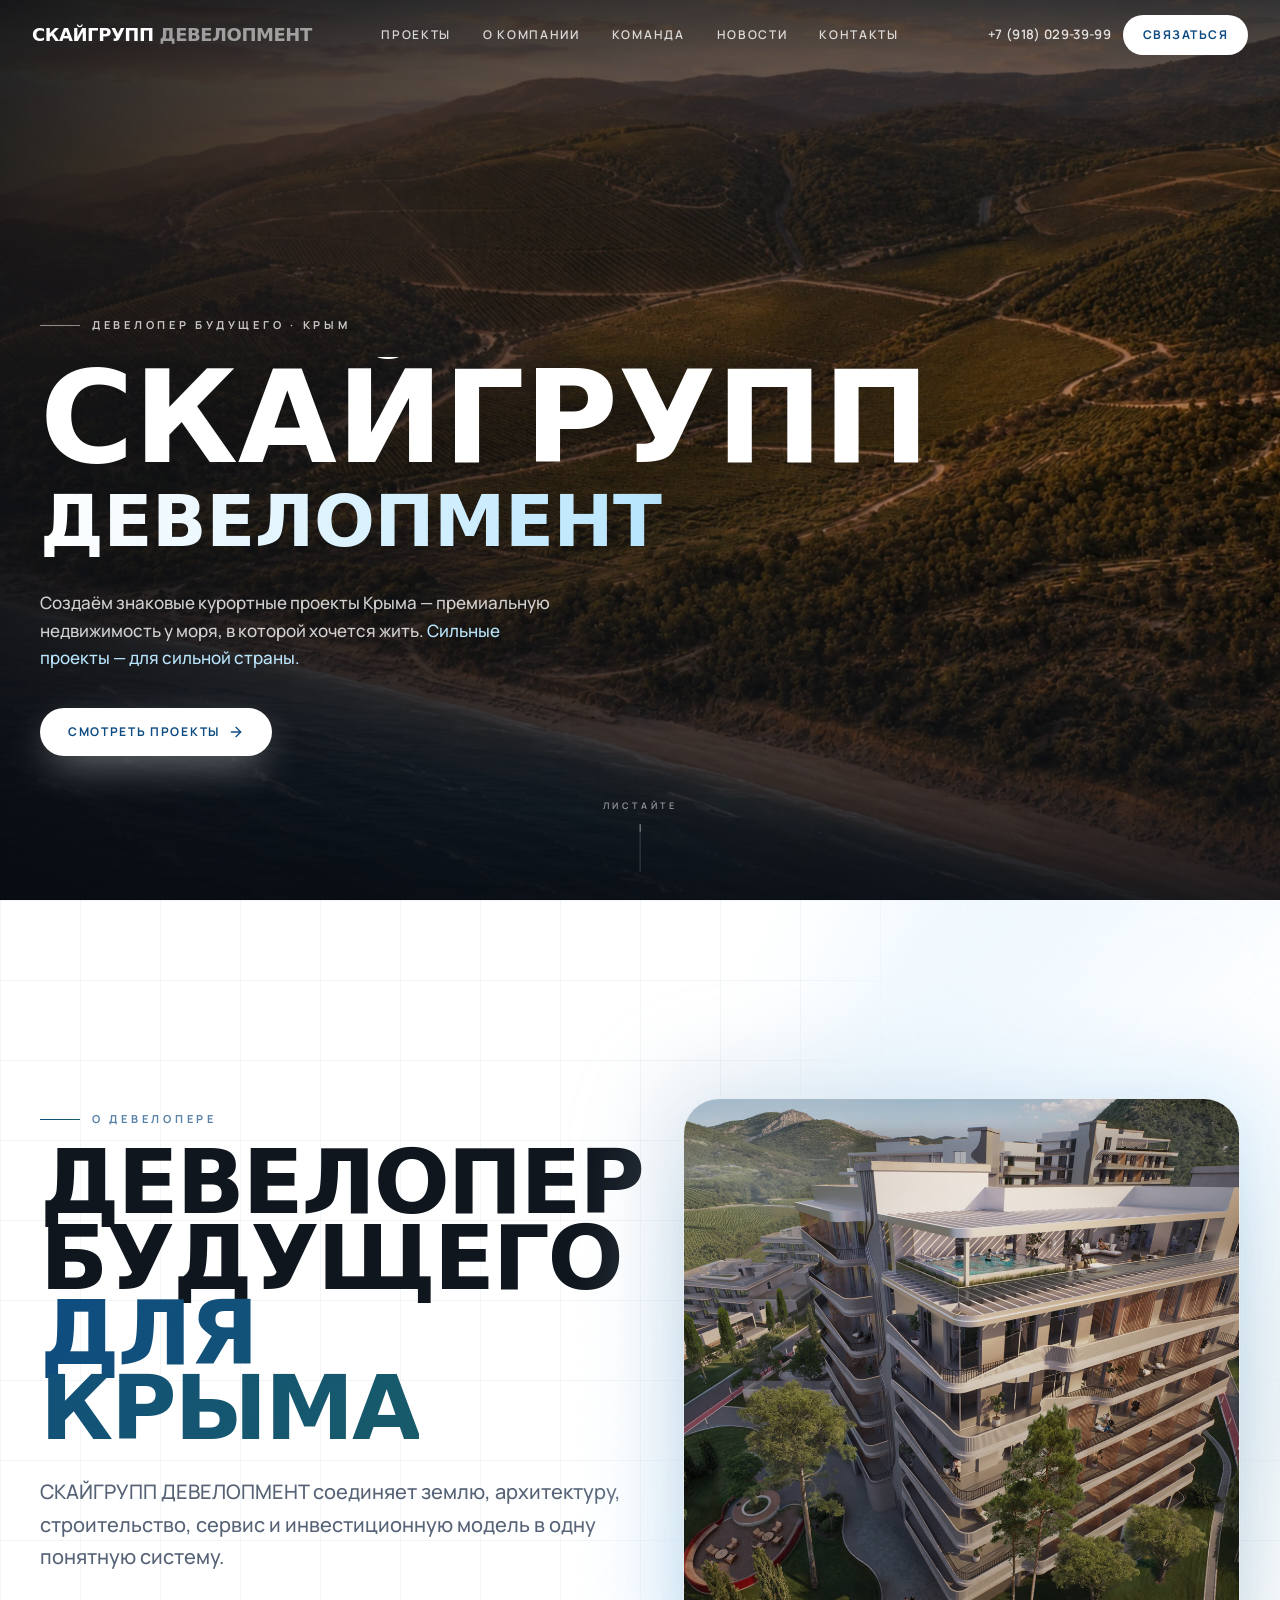
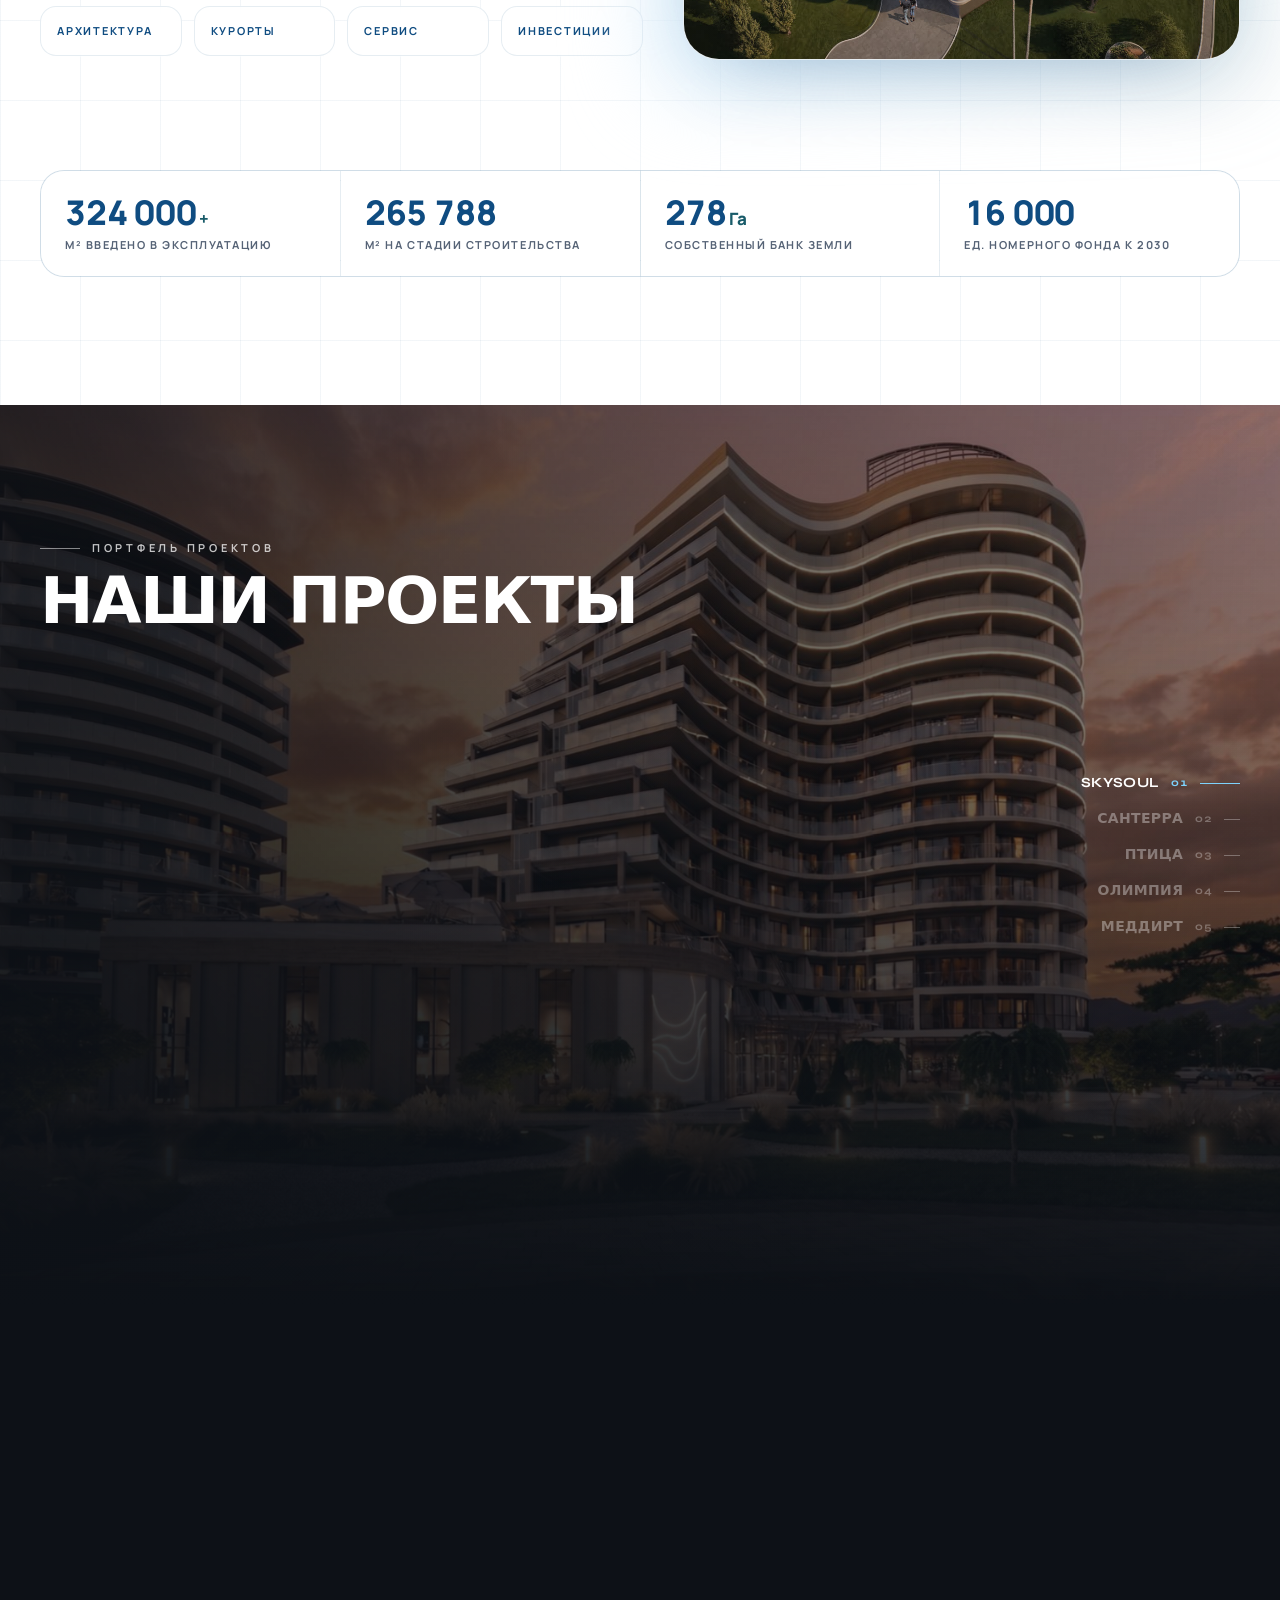
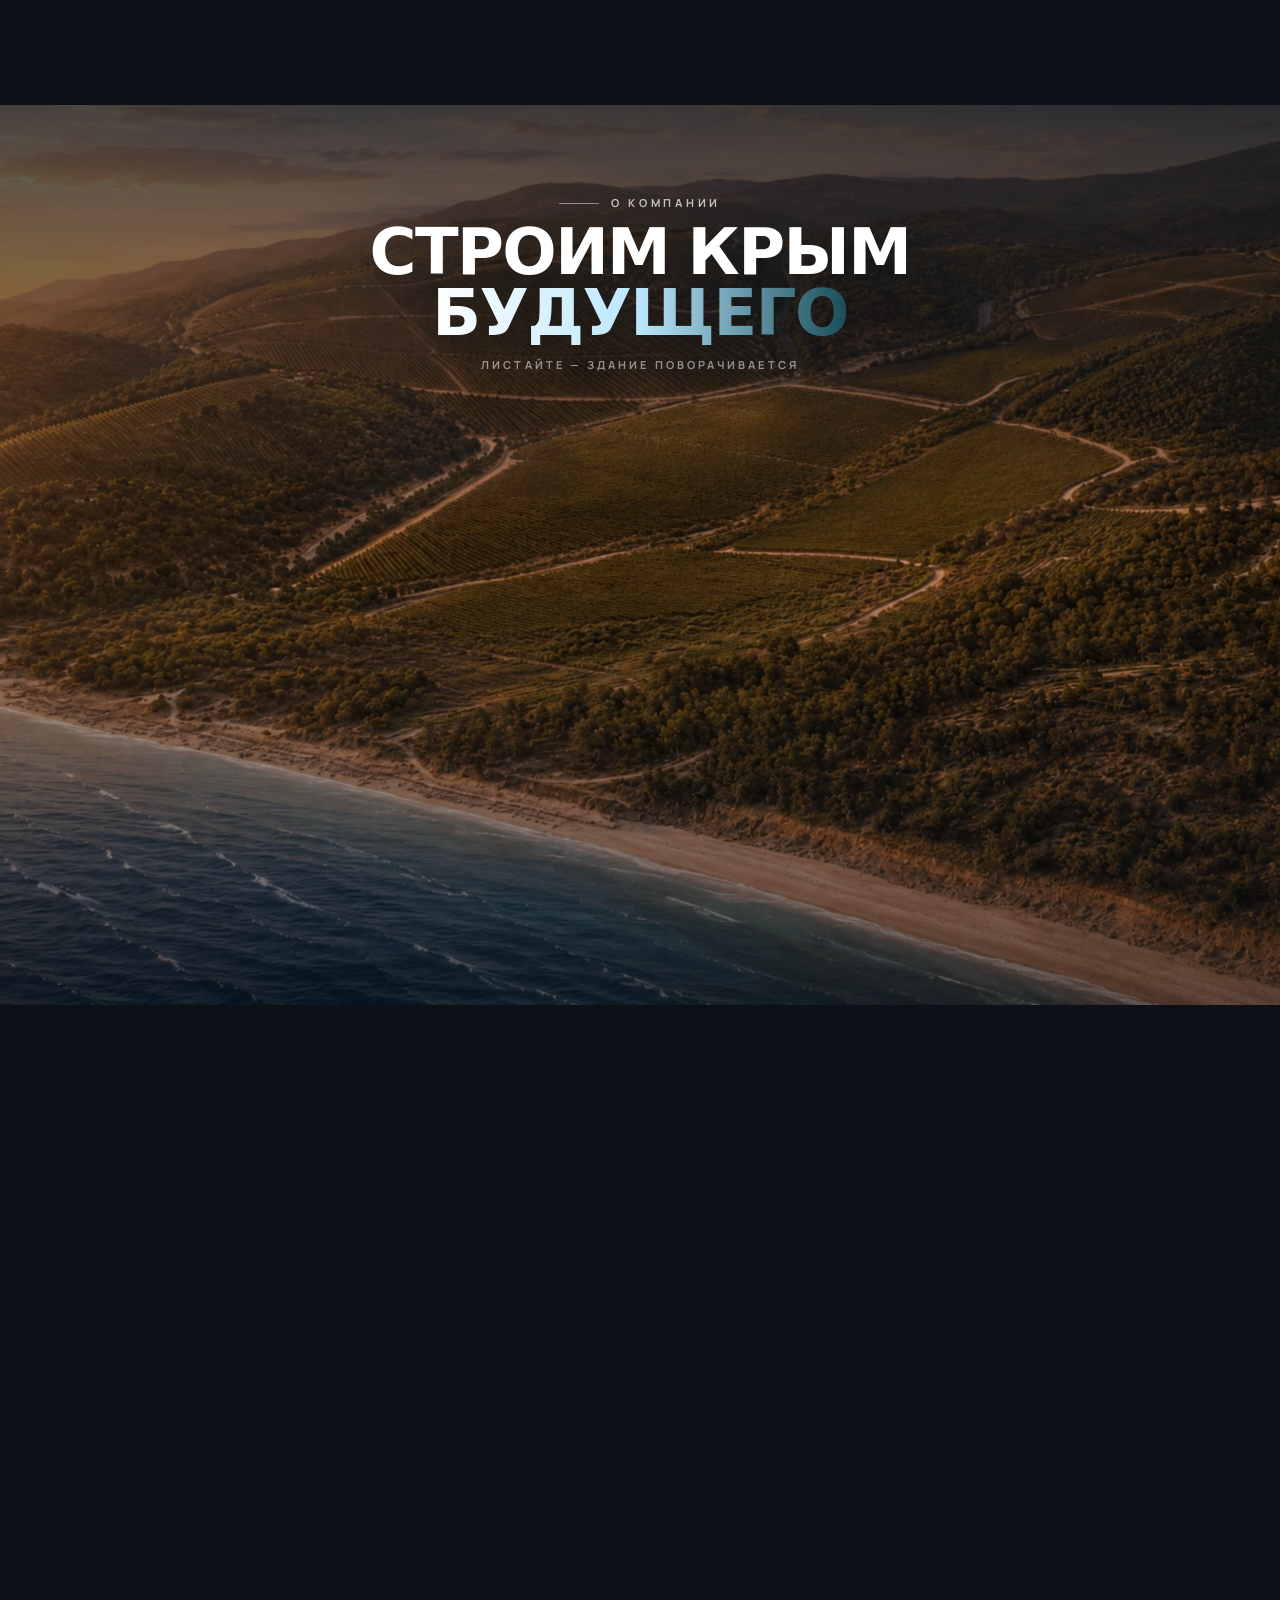
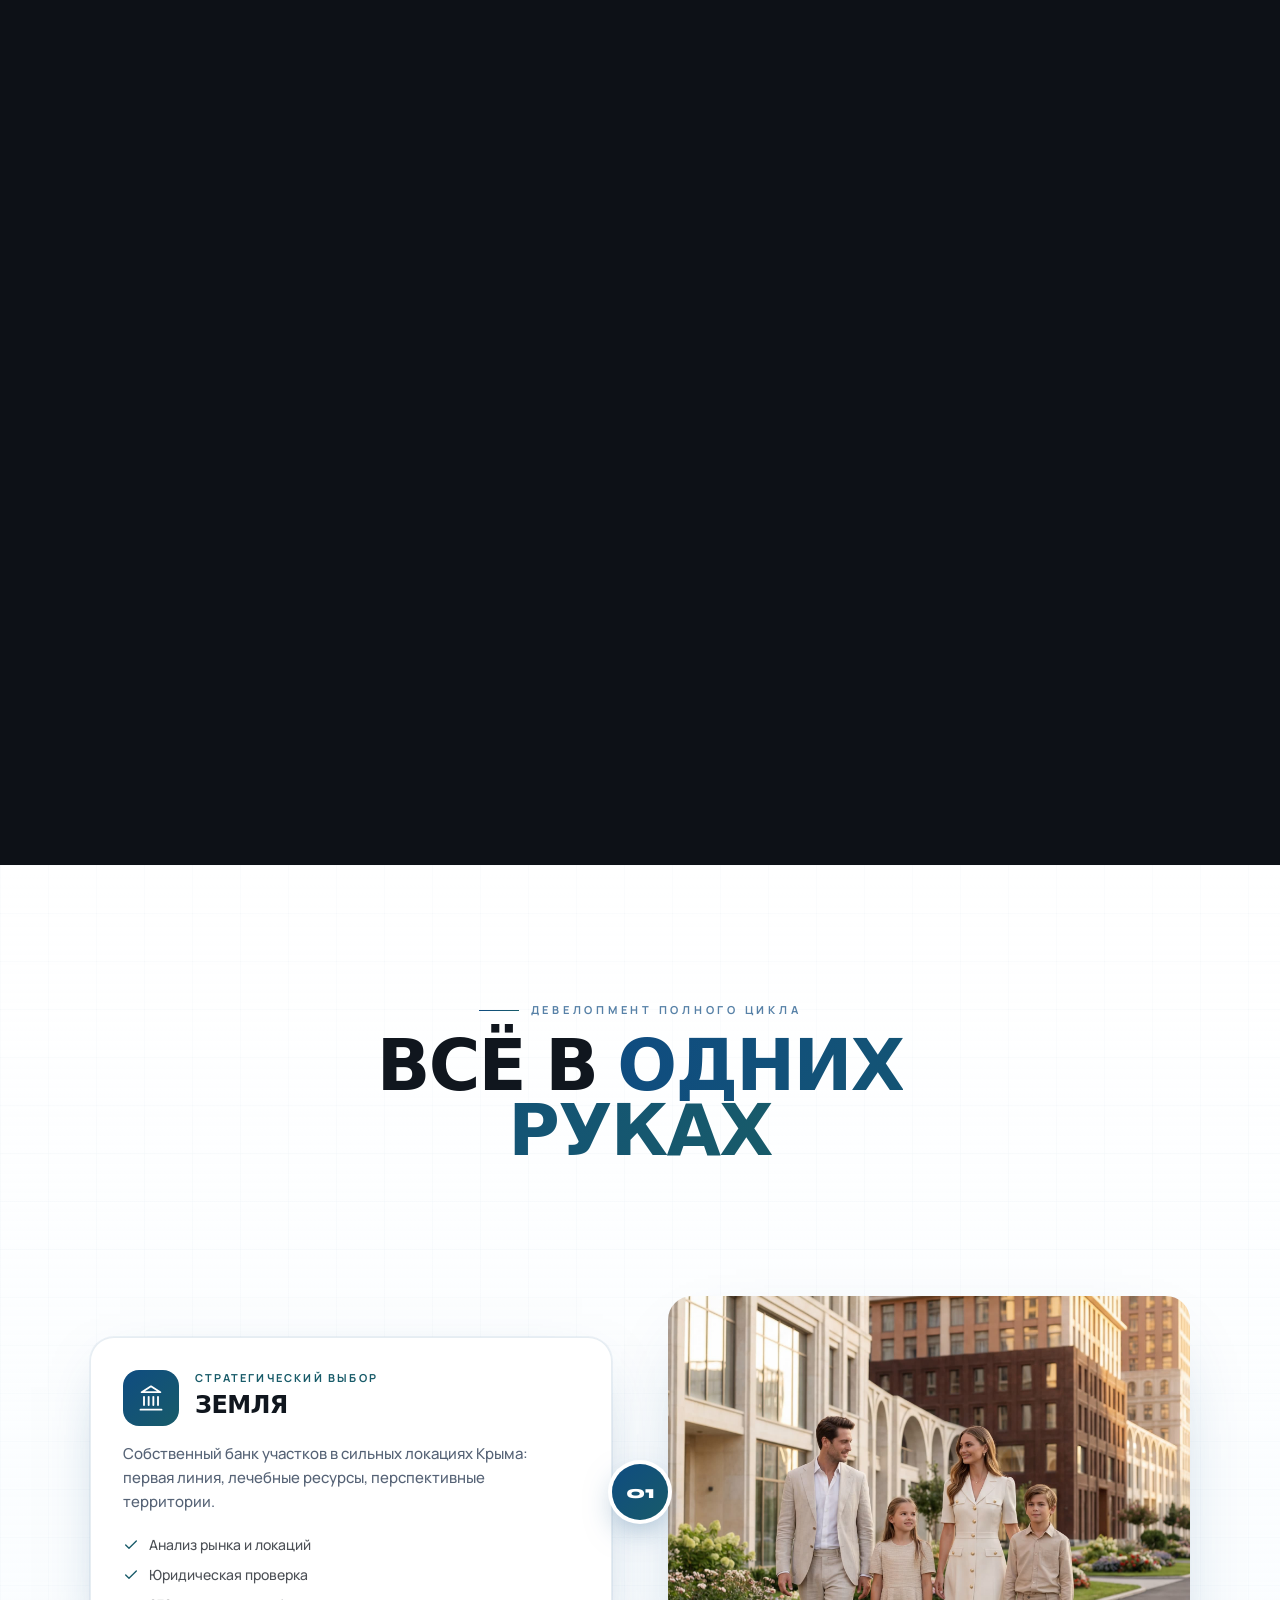
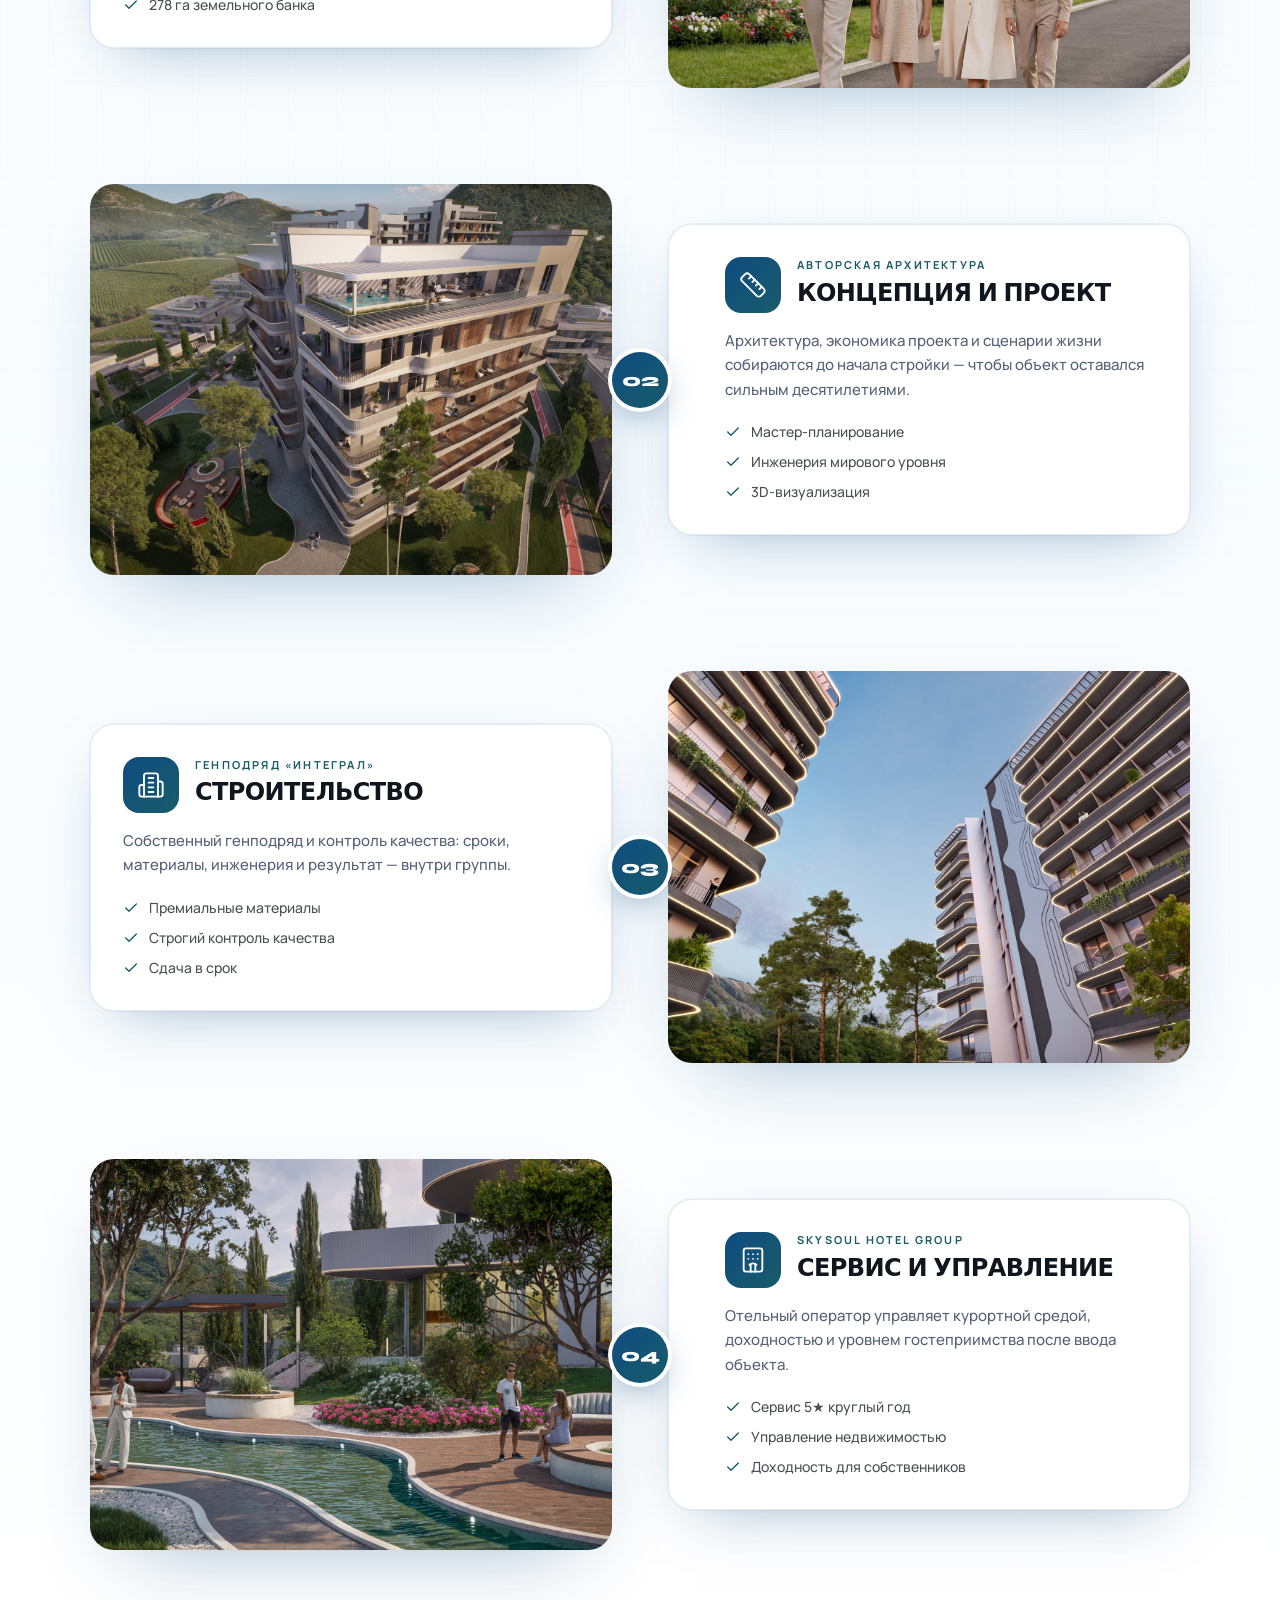
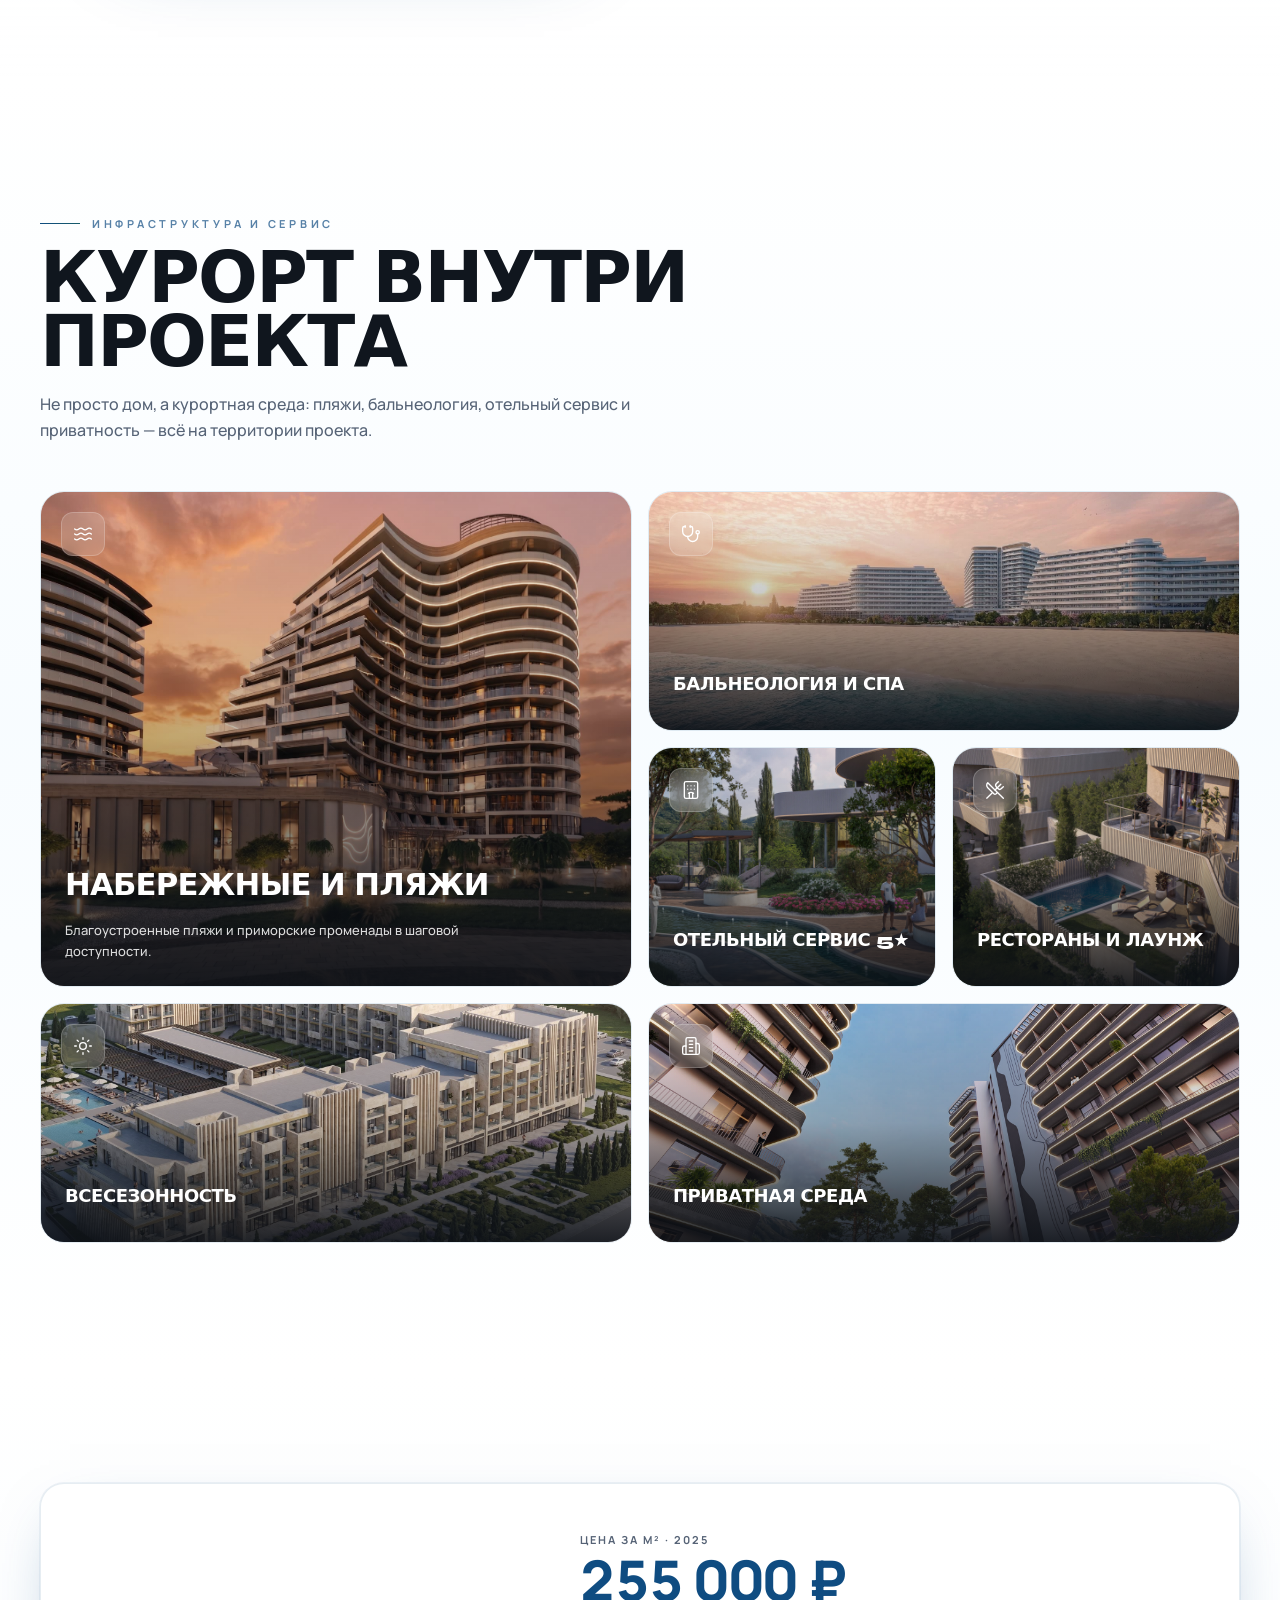
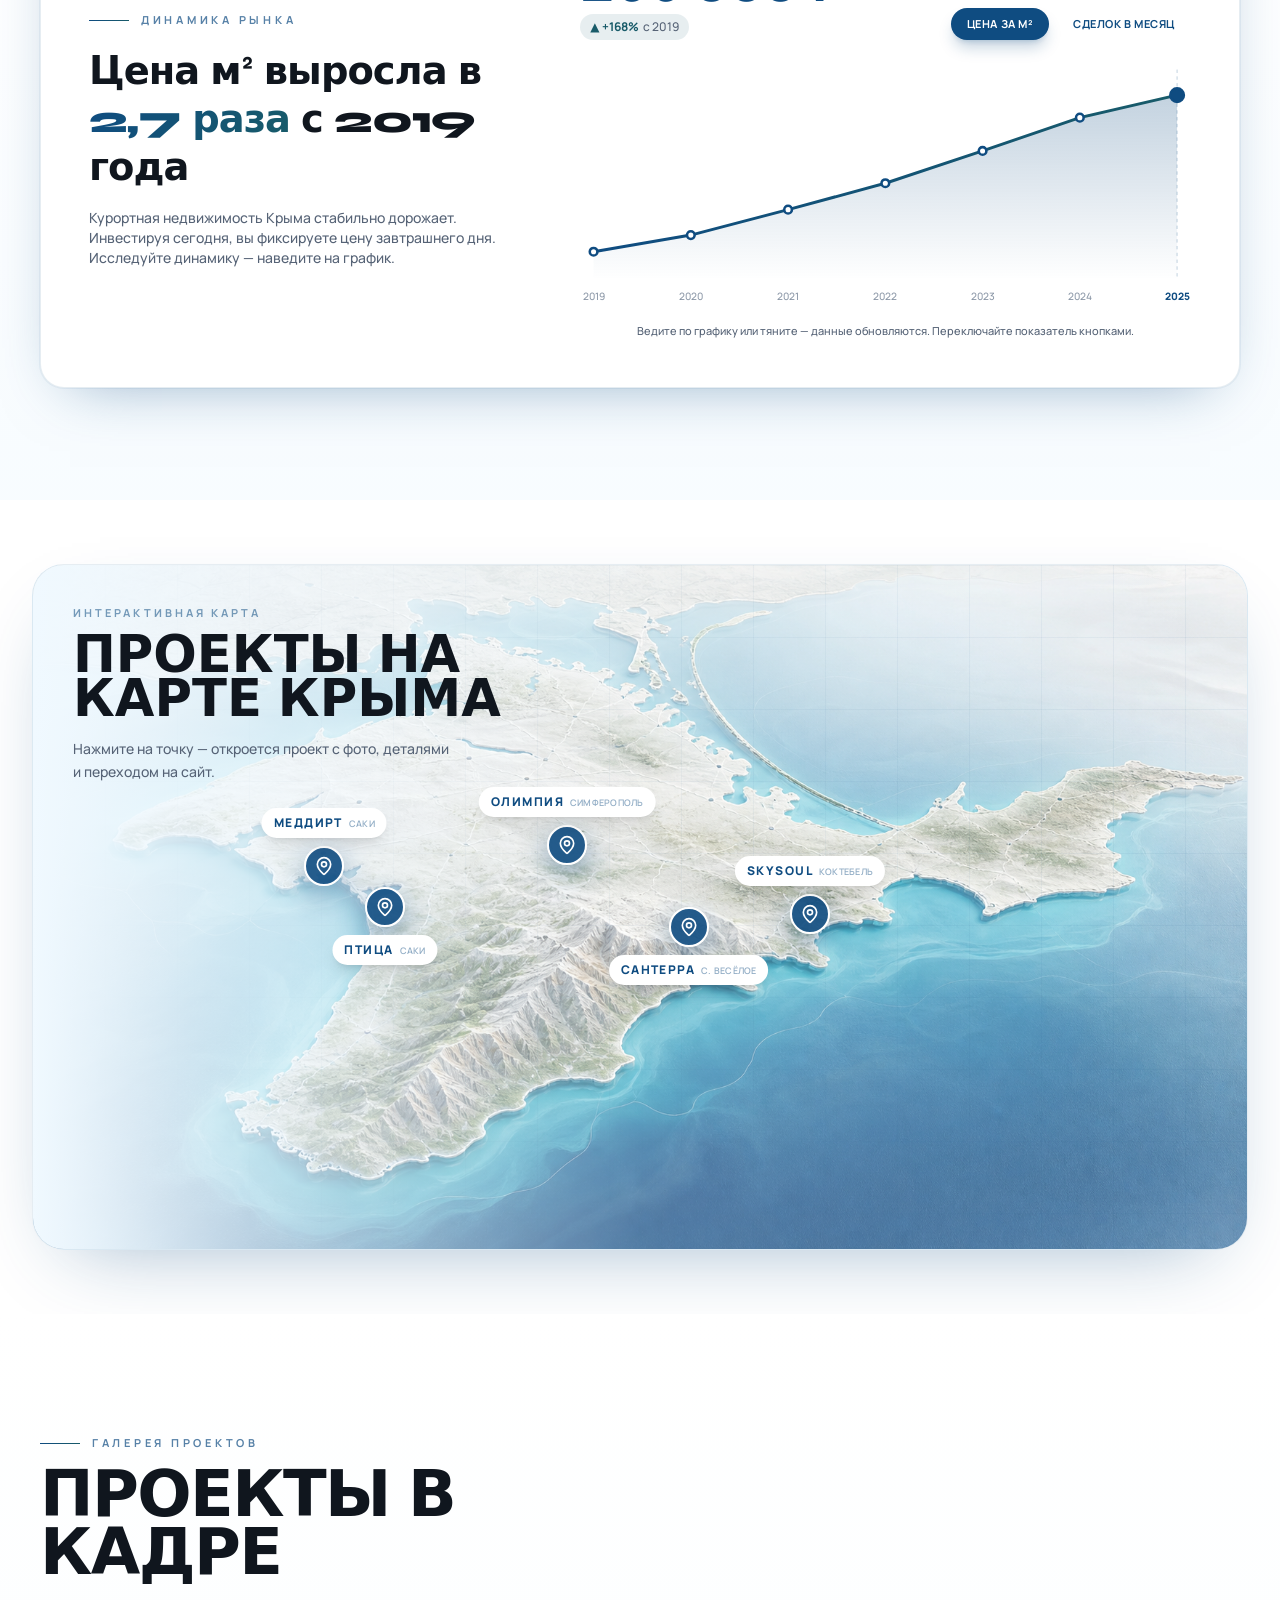
==== index.html @ d2e0dad3 "Deploy: SKYGROUP DEVELOPMENT site" ====
<!doctype html>
<html lang="ru">
  <head>
    <meta charset="UTF-8" />
    <link rel="icon" href="data:image/svg+xml,%3Csvg xmlns='http://www.w3.org/2000/svg' viewBox='0 0 32 32'%3E%3Crect width='32' height='32' rx='7' fill='%230F4C81'/%3E%3Cg fill='%23fff'%3E%3Crect x='7' y='14' width='3.4' height='12'/%3E%3Crect x='12' y='9' width='3.4' height='17'/%3E%3Crect x='17' y='5' width='3.4' height='21'/%3E%3Crect x='22' y='11' width='3.4' height='15'/%3E%3C/g%3E%3C/svg%3E" />
    <meta name="viewport" content="width=device-width, initial-scale=1.0" />
    <title>СКАЙГРУПП ДЕВЕЛОПМЕНТ — Девелопер будущего</title>
    <meta name="description" content="Скайгрупп Девелопмент — девелопер будущего. Премиальная курортная недвижимость Крыма. Сильные проекты — для сильной страны." />
    <link rel="preconnect" href="https://fonts.googleapis.com" />
    <link rel="preconnect" href="https://fonts.gstatic.com" crossorigin />
    <link
      href="https://fonts.googleapis.com/css2?family=Syne:wght@600;700;800&family=Manrope:wght@300;400;500;600;700;800&display=swap"
      rel="stylesheet"
    />
    <script type="module" crossorigin src="./assets/index-DyCcMAOG.js"></script>
    <link rel="stylesheet" crossorigin href="./assets/index-XHHQYwWo.css">
  </head>
  <body>
    <div id="root"></div>
  </body>
</html>
---- assets/index-XHHQYwWo.css ----
*,:before,:after{--tw-border-spacing-x: 0;--tw-border-spacing-y: 0;--tw-translate-x: 0;--tw-translate-y: 0;--tw-rotate: 0;--tw-skew-x: 0;--tw-skew-y: 0;--tw-scale-x: 1;--tw-scale-y: 1;--tw-pan-x: ;--tw-pan-y: ;--tw-pinch-zoom: ;--tw-scroll-snap-strictness: proximity;--tw-gradient-from-position: ;--tw-gradient-via-position: ;--tw-gradient-to-position: ;--tw-ordinal: ;--tw-slashed-zero: ;--tw-numeric-figure: ;--tw-numeric-spacing: ;--tw-numeric-fraction: ;--tw-ring-inset: ;--tw-ring-offset-width: 0px;--tw-ring-offset-color: #fff;--tw-ring-color: rgb(59 130 246 / .5);--tw-ring-offset-shadow: 0 0 #0000;--tw-ring-shadow: 0 0 #0000;--tw-shadow: 0 0 #0000;--tw-shadow-colored: 0 0 #0000;--tw-blur: ;--tw-brightness: ;--tw-contrast: ;--tw-grayscale: ;--tw-hue-rotate: ;--tw-invert: ;--tw-saturate: ;--tw-sepia: ;--tw-drop-shadow: ;--tw-backdrop-blur: ;--tw-backdrop-brightness: ;--tw-backdrop-contrast: ;--tw-backdrop-grayscale: ;--tw-backdrop-hue-rotate: ;--tw-backdrop-invert: ;--tw-backdrop-opacity: ;--tw-backdrop-saturate: ;--tw-backdrop-sepia: ;--tw-contain-size: ;--tw-contain-layout: ;--tw-contain-paint: ;--tw-contain-style: }::backdrop{--tw-border-spacing-x: 0;--tw-border-spacing-y: 0;--tw-translate-x: 0;--tw-translate-y: 0;--tw-rotate: 0;--tw-skew-x: 0;--tw-skew-y: 0;--tw-scale-x: 1;--tw-scale-y: 1;--tw-pan-x: ;--tw-pan-y: ;--tw-pinch-zoom: ;--tw-scroll-snap-strictness: proximity;--tw-gradient-from-position: ;--tw-gradient-via-position: ;--tw-gradient-to-position: ;--tw-ordinal: ;--tw-slashed-zero: ;--tw-numeric-figure: ;--tw-numeric-spacing: ;--tw-numeric-fraction: ;--tw-ring-inset: ;--tw-ring-offset-width: 0px;--tw-ring-offset-color: #fff;--tw-ring-color: rgb(59 130 246 / .5);--tw-ring-offset-shadow: 0 0 #0000;--tw-ring-shadow: 0 0 #0000;--tw-shadow: 0 0 #0000;--tw-shadow-colored: 0 0 #0000;--tw-blur: ;--tw-brightness: ;--tw-contrast: ;--tw-grayscale: ;--tw-hue-rotate: ;--tw-invert: ;--tw-saturate: ;--tw-sepia: ;--tw-drop-shadow: ;--tw-backdrop-blur: ;--tw-backdrop-brightness: ;--tw-backdrop-contrast: ;--tw-backdrop-grayscale: ;--tw-backdrop-hue-rotate: ;--tw-backdrop-invert: ;--tw-backdrop-opacity: ;--tw-backdrop-saturate: ;--tw-backdrop-sepia: ;--tw-contain-size: ;--tw-contain-layout: ;--tw-contain-paint: ;--tw-contain-style: }*,:before,:after{box-sizing:border-box;border-width:0;border-style:solid;border-color:#e5e7eb}:before,:after{--tw-content: ""}html,:host{line-height:1.5;-webkit-text-size-adjust:100%;-moz-tab-size:4;-o-tab-size:4;tab-size:4;font-family:Manrope,system-ui,sans-serif;font-feature-settings:normal;font-variation-settings:normal;-webkit-tap-highlight-color:transparent}body{margin:0;line-height:inherit}hr{height:0;color:inherit;border-top-width:1px}abbr:where([title]){-webkit-text-decoration:underline dotted;text-decoration:underline dotted}h1,h2,h3,h4,h5,h6{font-size:inherit;font-weight:inherit}a{color:inherit;text-decoration:inherit}b,strong{font-weight:bolder}code,kbd,samp,pre{font-family:ui-monospace,SFMono-Regular,Menlo,Monaco,Consolas,Liberation Mono,Courier New,monospace;font-feature-settings:normal;font-variation-settings:normal;font-size:1em}small{font-size:80%}sub,sup{font-size:75%;line-height:0;position:relative;vertical-align:baseline}sub{bottom:-.25em}sup{top:-.5em}table{text-indent:0;border-color:inherit;border-collapse:collapse}button,input,optgroup,select,textarea{font-family:inherit;font-feature-settings:inherit;font-variation-settings:inherit;font-size:100%;font-weight:inherit;line-height:inherit;letter-spacing:inherit;color:inherit;margin:0;padding:0}button,select{text-transform:none}button,input:where([type=button]),input:where([type=reset]),input:where([type=submit]){-webkit-appearance:button;background-color:transparent;background-image:none}:-moz-focusring{outline:auto}:-moz-ui-invalid{box-shadow:none}progress{vertical-align:baseline}::-webkit-inner-spin-button,::-webkit-outer-spin-button{height:auto}[type=search]{-webkit-appearance:textfield;outline-offset:-2px}::-webkit-search-decoration{-webkit-appearance:none}::-webkit-file-upload-button{-webkit-appearance:button;font:inherit}summary{display:list-item}blockquote,dl,dd,h1,h2,h3,h4,h5,h6,hr,figure,p,pre{margin:0}fieldset{margin:0;padding:0}legend{padding:0}ol,ul,menu{list-style:none;margin:0;padding:0}dialog{padding:0}textarea{resize:vertical}input::-moz-placeholder,textarea::-moz-placeholder{opacity:1;color:#9ca3af}input::placeholder,textarea::placeholder{opacity:1;color:#9ca3af}button,[role=button]{cursor:pointer}:disabled{cursor:default}img,svg,video,canvas,audio,iframe,embed,object{display:block;vertical-align:middle}img,video{max-width:100%;height:auto}[hidden]:where(:not([hidden=until-found])){display:none}:root{--background: 0 0% 100%;--foreground: 213 31% 9%;--card: 0 0% 100%;--card-foreground: 213 31% 9%;--popover: 0 0% 100%;--popover-foreground: 213 31% 9%;--primary: 208 79% 28%;--primary-foreground: 0 0% 100%;--secondary: 205 40% 96%;--secondary-foreground: 213 31% 12%;--muted: 210 40% 96%;--muted-foreground: 215 16% 40%;--accent: 188 63% 25%;--accent-foreground: 0 0% 100%;--destructive: 0 72% 51%;--destructive-foreground: 0 0% 100%;--border: 213 27% 88%;--input: 213 27% 88%;--ring: 208 79% 28%;--radius: 1rem}*{border-color:hsl(var(--border))}html{-webkit-text-size-adjust:100%}body{background-color:hsl(var(--background));font-family:Manrope,system-ui,sans-serif;color:hsl(var(--foreground));-moz-osx-font-smoothing:grayscale;overflow-x:hidden;-webkit-font-smoothing:antialiased;text-rendering:optimizeLegibility}::-moz-selection{background:#0f4c81;color:#fff}::selection{background:#0f4c81;color:#fff}::-webkit-scrollbar{width:10px}::-webkit-scrollbar-track{background:#eef4fa}::-webkit-scrollbar-thumb{background:linear-gradient(#0f4c81,#185b69);border-radius:999px;border:2px solid #eef4fa}.sr-only{position:absolute;width:1px;height:1px;padding:0;margin:-1px;overflow:hidden;clip:rect(0,0,0,0);white-space:nowrap;border-width:0}.pointer-events-none{pointer-events:none}.visible{visibility:visible}.fixed{position:fixed}.absolute{position:absolute}.relative{position:relative}.sticky{position:sticky}.-inset-5{top:-1.25rem;right:-1.25rem;bottom:-1.25rem;left:-1.25rem}.-inset-8{top:-2rem;right:-2rem;bottom:-2rem;left:-2rem}.inset-0{top:0;right:0;bottom:0;left:0}.inset-\[1px\]{top:1px;right:1px;bottom:1px;left:1px}.inset-x-0{left:0;right:0}.-left-20{left:-5rem}.-left-40{left:-10rem}.-right-16{right:-4rem}.-right-24{right:-6rem}.-right-32{right:-8rem}.-top-16{top:-4rem}.-top-32{top:-8rem}.bottom-0{bottom:0}.bottom-4{bottom:1rem}.bottom-6{bottom:1.5rem}.bottom-7{bottom:1.75rem}.bottom-8{bottom:2rem}.bottom-\[10\%\]{bottom:10%}.bottom-\[10vh\]{bottom:10vh}.bottom-full{bottom:100%}.left-0{left:0}.left-1\/2{left:50%}.left-10{left:2.5rem}.left-4{left:1rem}.left-5{left:1.25rem}.left-6{left:1.5rem}.left-7{left:1.75rem}.left-8{left:2rem}.right-0{right:0}.right-3{right:.75rem}.right-4{right:1rem}.right-5{right:1.25rem}.right-6{right:1.5rem}.right-8{right:2rem}.right-\[-20\%\]{right:-20%}.top-0{top:0}.top-1\/2{top:50%}.top-10{top:2.5rem}.top-3{top:.75rem}.top-4{top:1rem}.top-5{top:1.25rem}.top-7{top:1.75rem}.top-\[-12\%\]{top:-12%}.top-\[14vh\]{top:14vh}.top-\[24\%\]{top:24%}.top-\[9\%\]{top:9%}.top-full{top:100%}.isolate{isolation:isolate}.-z-10{z-index:-10}.z-0{z-index:0}.z-10{z-index:10}.z-20{z-index:20}.z-\[1\]{z-index:1}.z-\[200\]{z-index:200}.z-\[300\]{z-index:300}.z-\[9998\]{z-index:9998}.z-\[9999\]{z-index:9999}.order-1{order:1}.order-2{order:2}.col-span-2{grid-column:span 2 / span 2}.m-\[1px\]{margin:1px}.mx-auto{margin-left:auto;margin-right:auto}.-mt-4{margin-top:-1rem}.mb-1\.5{margin-bottom:.375rem}.mb-10{margin-bottom:2.5rem}.mb-12{margin-bottom:3rem}.mb-14{margin-bottom:3.5rem}.mb-16{margin-bottom:4rem}.mb-2{margin-bottom:.5rem}.mb-4{margin-bottom:1rem}.mb-5{margin-bottom:1.25rem}.ml-0\.5{margin-left:.125rem}.ml-auto{margin-left:auto}.mt-1{margin-top:.25rem}.mt-1\.5{margin-top:.375rem}.mt-10{margin-top:2.5rem}.mt-14{margin-top:3.5rem}.mt-2{margin-top:.5rem}.mt-3{margin-top:.75rem}.mt-4{margin-top:1rem}.mt-5{margin-top:1.25rem}.mt-6{margin-top:1.5rem}.mt-7{margin-top:1.75rem}.mt-8{margin-top:2rem}.mt-9{margin-top:2.25rem}.mt-auto{margin-top:auto}.block{display:block}.inline-block{display:inline-block}.flex{display:flex}.inline-flex{display:inline-flex}.grid{display:grid}.inline-grid{display:inline-grid}.hidden{display:none}.aspect-\[16\/10\]{aspect-ratio:16/10}.aspect-\[4\/3\]{aspect-ratio:4/3}.aspect-\[4\/4\.6\]{aspect-ratio:4/4.6}.aspect-\[4\/5\]{aspect-ratio:4/5}.size-4{width:1rem;height:1rem}.size-9{width:2.25rem;height:2.25rem}.h-0{height:0px}.h-1\.5{height:.375rem}.h-1\/2{height:50%}.h-1\/3{height:33.333333%}.h-10{height:2.5rem}.h-11{height:2.75rem}.h-12{height:3rem}.h-14{height:3.5rem}.h-16{height:4rem}.h-2{height:.5rem}.h-20{height:5rem}.h-3\.5{height:.875rem}.h-4{height:1rem}.h-5{height:1.25rem}.h-52{height:13rem}.h-56{height:14rem}.h-6{height:1.5rem}.h-7{height:1.75rem}.h-8{height:2rem}.h-80{height:20rem}.h-9{height:2.25rem}.h-96{height:24rem}.h-\[169\%\]{height:169%}.h-\[28rem\]{height:28rem}.h-\[320px\]{height:320px}.h-\[400px\]{height:400px}.h-\[420px\]{height:420px}.h-\[440vh\]{height:440vh}.h-\[60vh\]{height:60vh}.h-\[70px\]{height:70px}.h-\[720px\]{height:720px}.h-full{height:100%}.h-px{height:1px}.h-screen{height:100vh}.max-h-0{max-height:0px}.max-h-\[86vh\]{max-height:86vh}.max-h-\[90vh\]{max-height:90vh}.min-h-\[340px\]{min-height:340px}.min-h-\[560px\]{min-height:560px}.min-h-\[640px\]{min-height:640px}.min-h-\[78vh\]{min-height:78vh}.w-0{width:0px}.w-1\.5{width:.375rem}.w-10{width:2.5rem}.w-11{width:2.75rem}.w-12{width:3rem}.w-14{width:3.5rem}.w-16{width:4rem}.w-2{width:.5rem}.w-20{width:5rem}.w-3\.5{width:.875rem}.w-4{width:1rem}.w-5{width:1.25rem}.w-52{width:13rem}.w-6{width:1.5rem}.w-7{width:1.75rem}.w-8{width:2rem}.w-9{width:2.25rem}.w-96{width:24rem}.w-\[138\%\]{width:138%}.w-\[28rem\]{width:28rem}.w-\[2px\]{width:2px}.w-\[60vh\]{width:60vh}.w-\[720px\]{width:720px}.w-\[80vw\]{width:80vw}.w-\[min\(380px\,calc\(100\%-2rem\)\)\]{width:min(380px,calc(100% - 2rem))}.w-full{width:100%}.w-max{width:-moz-max-content;width:max-content}.w-px{width:1px}.max-w-2xl{max-width:42rem}.max-w-3xl{max-width:48rem}.max-w-4xl{max-width:56rem}.max-w-\[1180px\]{max-width:1180px}.max-w-\[1360px\]{max-width:1360px}.max-w-\[1400px\]{max-width:1400px}.max-w-\[1500px\]{max-width:1500px}.max-w-\[1680px\]{max-width:1680px}.max-w-\[420px\]{max-width:420px}.max-w-\[94vw\]{max-width:94vw}.max-w-full{max-width:100%}.max-w-lg{max-width:32rem}.max-w-md{max-width:28rem}.max-w-sm{max-width:24rem}.max-w-xl{max-width:36rem}.max-w-xs{max-width:20rem}.flex-1{flex:1 1 0%}.shrink-0{flex-shrink:0}.origin-center{transform-origin:center}.origin-left{transform-origin:left}.origin-top{transform-origin:top}.-translate-x-1\/2{--tw-translate-x: -50%;transform:translate(var(--tw-translate-x),var(--tw-translate-y)) rotate(var(--tw-rotate)) skew(var(--tw-skew-x)) skewY(var(--tw-skew-y)) scaleX(var(--tw-scale-x)) scaleY(var(--tw-scale-y))}.-translate-y-1\/2{--tw-translate-y: -50%;transform:translate(var(--tw-translate-x),var(--tw-translate-y)) rotate(var(--tw-rotate)) skew(var(--tw-skew-x)) skewY(var(--tw-skew-y)) scaleX(var(--tw-scale-x)) scaleY(var(--tw-scale-y))}.translate-y-2{--tw-translate-y: .5rem;transform:translate(var(--tw-translate-x),var(--tw-translate-y)) rotate(var(--tw-rotate)) skew(var(--tw-skew-x)) skewY(var(--tw-skew-y)) scaleX(var(--tw-scale-x)) scaleY(var(--tw-scale-y))}.rotate-180{--tw-rotate: 180deg;transform:translate(var(--tw-translate-x),var(--tw-translate-y)) rotate(var(--tw-rotate)) skew(var(--tw-skew-x)) skewY(var(--tw-skew-y)) scaleX(var(--tw-scale-x)) scaleY(var(--tw-scale-y))}.scale-110{--tw-scale-x: 1.1;--tw-scale-y: 1.1;transform:translate(var(--tw-translate-x),var(--tw-translate-y)) rotate(var(--tw-rotate)) skew(var(--tw-skew-x)) skewY(var(--tw-skew-y)) scaleX(var(--tw-scale-x)) scaleY(var(--tw-scale-y))}.transform{transform:translate(var(--tw-translate-x),var(--tw-translate-y)) rotate(var(--tw-rotate)) skew(var(--tw-skew-x)) skewY(var(--tw-skew-y)) scaleX(var(--tw-scale-x)) scaleY(var(--tw-scale-y))}.transform-gpu{transform:translate3d(var(--tw-translate-x),var(--tw-translate-y),0) rotate(var(--tw-rotate)) skew(var(--tw-skew-x)) skewY(var(--tw-skew-y)) scaleX(var(--tw-scale-x)) scaleY(var(--tw-scale-y))}@keyframes ping{75%,to{transform:scale(2);opacity:0}}.animate-ping{animation:ping 1s cubic-bezier(0,0,.2,1) infinite}@keyframes spotlight{0%{opacity:0;transform:translate(-72%,-62%) scale(.5)}to{opacity:1;transform:translate(-50%,-40%) scale(1)}}.animate-spotlight{animation:spotlight 2s ease .75s 1 forwards}.cursor-grab{cursor:grab}.cursor-pointer{cursor:pointer}.touch-none{touch-action:none}.select-none{-webkit-user-select:none;-moz-user-select:none;user-select:none}.resize{resize:both}.columns-2{-moz-columns:2;columns:2}.break-inside-avoid{-moz-column-break-inside:avoid;break-inside:avoid}.auto-rows-\[200px\]{grid-auto-rows:200px}.auto-rows-\[210px\]{grid-auto-rows:210px}.grid-cols-2{grid-template-columns:repeat(2,minmax(0,1fr))}.grid-cols-4{grid-template-columns:repeat(4,minmax(0,1fr))}.flex-col{flex-direction:column}.flex-wrap{flex-wrap:wrap}.place-items-center{place-items:center}.content-between{align-content:space-between}.items-start{align-items:flex-start}.items-end{align-items:flex-end}.items-center{align-items:center}.items-baseline{align-items:baseline}.items-stretch{align-items:stretch}.justify-end{justify-content:flex-end}.justify-center{justify-content:center}.justify-between{justify-content:space-between}.gap-1{gap:.25rem}.gap-1\.5{gap:.375rem}.gap-10{gap:2.5rem}.gap-12{gap:3rem}.gap-2{gap:.5rem}.gap-2\.5{gap:.625rem}.gap-3{gap:.75rem}.gap-4{gap:1rem}.gap-5{gap:1.25rem}.gap-6{gap:1.5rem}.gap-8{gap:2rem}.gap-px{gap:1px}.space-y-1\.5>:not([hidden])~:not([hidden]){--tw-space-y-reverse: 0;margin-top:calc(.375rem * calc(1 - var(--tw-space-y-reverse)));margin-bottom:calc(.375rem * var(--tw-space-y-reverse))}.space-y-12>:not([hidden])~:not([hidden]){--tw-space-y-reverse: 0;margin-top:calc(3rem * calc(1 - var(--tw-space-y-reverse)));margin-bottom:calc(3rem * var(--tw-space-y-reverse))}.space-y-2\.5>:not([hidden])~:not([hidden]){--tw-space-y-reverse: 0;margin-top:calc(.625rem * calc(1 - var(--tw-space-y-reverse)));margin-bottom:calc(.625rem * var(--tw-space-y-reverse))}.space-y-3>:not([hidden])~:not([hidden]){--tw-space-y-reverse: 0;margin-top:calc(.75rem * calc(1 - var(--tw-space-y-reverse)));margin-bottom:calc(.75rem * var(--tw-space-y-reverse))}.overflow-hidden{overflow:hidden}.overflow-y-auto{overflow-y:auto}.whitespace-nowrap{white-space:nowrap}.rounded-2xl{border-radius:1rem}.rounded-3xl{border-radius:1.5rem}.rounded-\[1\.4rem\]{border-radius:1.4rem}.rounded-\[1\.6rem\]{border-radius:1.6rem}.rounded-\[2\.25rem\]{border-radius:2.25rem}.rounded-\[2\.2rem\]{border-radius:2.2rem}.rounded-\[2\.5rem\]{border-radius:2.5rem}.rounded-\[2rem\]{border-radius:2rem}.rounded-\[3rem\]{border-radius:3rem}.rounded-full{border-radius:9999px}.rounded-lg{border-radius:var(--radius)}.rounded-md{border-radius:calc(var(--radius) - 2px)}.rounded-xl{border-radius:.75rem}.border{border-width:1px}.border-2{border-width:2px}.border-y{border-top-width:1px;border-bottom-width:1px}.border-b{border-bottom-width:1px}.border-b-2{border-bottom-width:2px}.border-t{border-top-width:1px}.border-brand-blue{--tw-border-opacity: 1;border-color:rgb(15 76 129 / var(--tw-border-opacity, 1))}.border-brand-blue\/10{border-color:#0f4c811a}.border-brand-blue\/15{border-color:#0f4c8126}.border-brand-blue\/20{border-color:#0f4c8133}.border-input{border-color:hsl(var(--input))}.border-white{--tw-border-opacity: 1;border-color:rgb(255 255 255 / var(--tw-border-opacity, 1))}.border-white\/10{border-color:#ffffff1a}.border-white\/20{border-color:#fff3}.border-white\/25{border-color:#ffffff40}.border-white\/30{border-color:#ffffff4d}.border-white\/60{border-color:#fff9}.border-zinc-950\/40{border-color:#09090b66}.bg-background{background-color:hsl(var(--background))}.bg-brand-blue{--tw-bg-opacity: 1;background-color:rgb(15 76 129 / var(--tw-bg-opacity, 1))}.bg-brand-blue\/10{background-color:#0f4c811a}.bg-brand-blue\/20{background-color:#0f4c8133}.bg-brand-blue\/25{background-color:#0f4c8140}.bg-brand-blue\/5{background-color:#0f4c810d}.bg-brand-blue\/90{background-color:#0f4c81e6}.bg-brand-ink{--tw-bg-opacity: 1;background-color:rgb(13 17 23 / var(--tw-bg-opacity, 1))}.bg-brand-ink\/50{background-color:#0d111780}.bg-brand-teal\/10{background-color:#185b691a}.bg-brand-teal\/20{background-color:#185b6933}.bg-card{background-color:hsl(var(--card))}.bg-destructive{background-color:hsl(var(--destructive))}.bg-primary{background-color:hsl(var(--primary))}.bg-secondary{background-color:hsl(var(--secondary))}.bg-sky-300{--tw-bg-opacity: 1;background-color:rgb(125 211 252 / var(--tw-bg-opacity, 1))}.bg-sky-50{--tw-bg-opacity: 1;background-color:rgb(240 249 255 / var(--tw-bg-opacity, 1))}.bg-sky-50\/60{background-color:#f0f9ff99}.bg-transparent{background-color:transparent}.bg-white{--tw-bg-opacity: 1;background-color:rgb(255 255 255 / var(--tw-bg-opacity, 1))}.bg-white\/10{background-color:#ffffff1a}.bg-white\/15{background-color:#ffffff26}.bg-white\/20{background-color:#fff3}.bg-white\/30{background-color:#ffffff4d}.bg-white\/40{background-color:#fff6}.bg-white\/50{background-color:#ffffff80}.bg-white\/80{background-color:#fffc}.bg-white\/85{background-color:#ffffffd9}.bg-white\/90{background-color:#ffffffe6}.bg-white\/95{background-color:#fffffff2}.bg-\[linear-gradient\(90deg\,rgba\(15\,76\,129\,0\.05\)_1px\,transparent_1px\)\,linear-gradient\(rgba\(15\,76\,129\,0\.05\)_1px\,transparent_1px\)\]{background-image:linear-gradient(90deg,rgba(15,76,129,.05) 1px,transparent 1px),linear-gradient(rgba(15,76,129,.05) 1px,transparent 1px)}.bg-gradient-to-b{background-image:linear-gradient(to bottom,var(--tw-gradient-stops))}.bg-gradient-to-br{background-image:linear-gradient(to bottom right,var(--tw-gradient-stops))}.bg-gradient-to-r{background-image:linear-gradient(to right,var(--tw-gradient-stops))}.bg-gradient-to-t{background-image:linear-gradient(to top,var(--tw-gradient-stops))}.bg-gradient-to-tr{background-image:linear-gradient(to top right,var(--tw-gradient-stops))}.from-\[\#000\]{--tw-gradient-from: #000 var(--tw-gradient-from-position);--tw-gradient-to: rgb(0 0 0 / 0) var(--tw-gradient-to-position);--tw-gradient-stops: var(--tw-gradient-from), var(--tw-gradient-to)}.from-\[\#005A43\]{--tw-gradient-from: #005A43 var(--tw-gradient-from-position);--tw-gradient-to: rgb(0 90 67 / 0) var(--tw-gradient-to-position);--tw-gradient-stops: var(--tw-gradient-from), var(--tw-gradient-to)}.from-\[\#5A0000\]{--tw-gradient-from: #5A0000 var(--tw-gradient-from-position);--tw-gradient-to: rgb(90 0 0 / 0) var(--tw-gradient-to-position);--tw-gradient-stops: var(--tw-gradient-from), var(--tw-gradient-to)}.from-\[\#864813\]{--tw-gradient-from: #864813 var(--tw-gradient-from-position);--tw-gradient-to: rgb(134 72 19 / 0) var(--tw-gradient-to-position);--tw-gradient-stops: var(--tw-gradient-from), var(--tw-gradient-to)}.from-\[\#917100\]{--tw-gradient-from: #917100 var(--tw-gradient-from-position);--tw-gradient-to: rgb(145 113 0 / 0) var(--tw-gradient-to-position);--tw-gradient-stops: var(--tw-gradient-from), var(--tw-gradient-to)}.from-\[\#9ADBC8\]{--tw-gradient-from: #9ADBC8 var(--tw-gradient-from-position);--tw-gradient-to: rgb(154 219 200 / 0) var(--tw-gradient-to-position);--tw-gradient-stops: var(--tw-gradient-from), var(--tw-gradient-to)}.from-\[\#B9B9B9\]{--tw-gradient-from: #B9B9B9 var(--tw-gradient-from-position);--tw-gradient-to: rgb(185 185 185 / 0) var(--tw-gradient-to-position);--tw-gradient-stops: var(--tw-gradient-from), var(--tw-gradient-to)}.from-\[\#E5F8F0\]{--tw-gradient-from: #E5F8F0 var(--tw-gradient-from-position);--tw-gradient-to: rgb(229 248 240 / 0) var(--tw-gradient-to-position);--tw-gradient-stops: var(--tw-gradient-from), var(--tw-gradient-to)}.from-\[\#EDC5A1\]{--tw-gradient-from: #EDC5A1 var(--tw-gradient-from-position);--tw-gradient-to: rgb(237 197 161 / 0) var(--tw-gradient-to-position);--tw-gradient-stops: var(--tw-gradient-from), var(--tw-gradient-to)}.from-\[\#F08D8F\]{--tw-gradient-from: #F08D8F var(--tw-gradient-from-position);--tw-gradient-to: rgb(240 141 143 / 0) var(--tw-gradient-to-position);--tw-gradient-stops: var(--tw-gradient-from), var(--tw-gradient-to)}.from-\[\#FAFAFA\]{--tw-gradient-from: #FAFAFA var(--tw-gradient-from-position);--tw-gradient-to: rgb(250 250 250 / 0) var(--tw-gradient-to-position);--tw-gradient-stops: var(--tw-gradient-from), var(--tw-gradient-to)}.from-\[\#FFDEDE\]{--tw-gradient-from: #FFDEDE var(--tw-gradient-from-position);--tw-gradient-to: rgb(255 222 222 / 0) var(--tw-gradient-to-position);--tw-gradient-stops: var(--tw-gradient-from), var(--tw-gradient-to)}.from-\[\#FFE3C9\]{--tw-gradient-from: #FFE3C9 var(--tw-gradient-from-position);--tw-gradient-to: rgb(255 227 201 / 0) var(--tw-gradient-to-position);--tw-gradient-stops: var(--tw-gradient-from), var(--tw-gradient-to)}.from-\[\#FFEBA1\]{--tw-gradient-from: #FFEBA1 var(--tw-gradient-from-position);--tw-gradient-to: rgb(255 235 161 / 0) var(--tw-gradient-to-position);--tw-gradient-stops: var(--tw-gradient-from), var(--tw-gradient-to)}.from-\[\#FFFDDD\]{--tw-gradient-from: #FFFDDD var(--tw-gradient-from-position);--tw-gradient-to: rgb(255 253 221 / 0) var(--tw-gradient-to-position);--tw-gradient-stops: var(--tw-gradient-from), var(--tw-gradient-to)}.from-black\/30{--tw-gradient-from: rgb(0 0 0 / .3) var(--tw-gradient-from-position);--tw-gradient-to: rgb(0 0 0 / 0) var(--tw-gradient-to-position);--tw-gradient-stops: var(--tw-gradient-from), var(--tw-gradient-to)}.from-brand-blue{--tw-gradient-from: #0F4C81 var(--tw-gradient-from-position);--tw-gradient-to: rgb(15 76 129 / 0) var(--tw-gradient-to-position);--tw-gradient-stops: var(--tw-gradient-from), var(--tw-gradient-to)}.from-brand-blue\/10{--tw-gradient-from: rgb(15 76 129 / .1) var(--tw-gradient-from-position);--tw-gradient-to: rgb(15 76 129 / 0) var(--tw-gradient-to-position);--tw-gradient-stops: var(--tw-gradient-from), var(--tw-gradient-to)}.from-brand-blue\/30{--tw-gradient-from: rgb(15 76 129 / .3) var(--tw-gradient-from-position);--tw-gradient-to: rgb(15 76 129 / 0) var(--tw-gradient-to-position);--tw-gradient-stops: var(--tw-gradient-from), var(--tw-gradient-to)}.from-brand-blue\/45{--tw-gradient-from: rgb(15 76 129 / .45) var(--tw-gradient-from-position);--tw-gradient-to: rgb(15 76 129 / 0) var(--tw-gradient-to-position);--tw-gradient-stops: var(--tw-gradient-from), var(--tw-gradient-to)}.from-brand-ink{--tw-gradient-from: #0D1117 var(--tw-gradient-from-position);--tw-gradient-to: rgb(13 17 23 / 0) var(--tw-gradient-to-position);--tw-gradient-stops: var(--tw-gradient-from), var(--tw-gradient-to)}.from-brand-ink\/20{--tw-gradient-from: rgb(13 17 23 / .2) var(--tw-gradient-from-position);--tw-gradient-to: rgb(13 17 23 / 0) var(--tw-gradient-to-position);--tw-gradient-stops: var(--tw-gradient-from), var(--tw-gradient-to)}.from-brand-ink\/45{--tw-gradient-from: rgb(13 17 23 / .45) var(--tw-gradient-from-position);--tw-gradient-to: rgb(13 17 23 / 0) var(--tw-gradient-to-position);--tw-gradient-stops: var(--tw-gradient-from), var(--tw-gradient-to)}.from-brand-ink\/50{--tw-gradient-from: rgb(13 17 23 / .5) var(--tw-gradient-from-position);--tw-gradient-to: rgb(13 17 23 / 0) var(--tw-gradient-to-position);--tw-gradient-stops: var(--tw-gradient-from), var(--tw-gradient-to)}.from-brand-ink\/70{--tw-gradient-from: rgb(13 17 23 / .7) var(--tw-gradient-from-position);--tw-gradient-to: rgb(13 17 23 / 0) var(--tw-gradient-to-position);--tw-gradient-stops: var(--tw-gradient-from), var(--tw-gradient-to)}.from-brand-ink\/75{--tw-gradient-from: rgb(13 17 23 / .75) var(--tw-gradient-from-position);--tw-gradient-to: rgb(13 17 23 / 0) var(--tw-gradient-to-position);--tw-gradient-stops: var(--tw-gradient-from), var(--tw-gradient-to)}.from-brand-ink\/80{--tw-gradient-from: rgb(13 17 23 / .8) var(--tw-gradient-from-position);--tw-gradient-to: rgb(13 17 23 / 0) var(--tw-gradient-to-position);--tw-gradient-stops: var(--tw-gradient-from), var(--tw-gradient-to)}.from-brand-ink\/85{--tw-gradient-from: rgb(13 17 23 / .85) var(--tw-gradient-from-position);--tw-gradient-to: rgb(13 17 23 / 0) var(--tw-gradient-to-position);--tw-gradient-stops: var(--tw-gradient-from), var(--tw-gradient-to)}.from-brand-ink\/90{--tw-gradient-from: rgb(13 17 23 / .9) var(--tw-gradient-from-position);--tw-gradient-to: rgb(13 17 23 / 0) var(--tw-gradient-to-position);--tw-gradient-stops: var(--tw-gradient-from), var(--tw-gradient-to)}.from-primary{--tw-gradient-from: hsl(var(--primary)) var(--tw-gradient-from-position);--tw-gradient-to: hsl(var(--primary) / 0) var(--tw-gradient-to-position);--tw-gradient-stops: var(--tw-gradient-from), var(--tw-gradient-to)}.from-sky-100{--tw-gradient-from: #e0f2fe var(--tw-gradient-from-position);--tw-gradient-to: rgb(224 242 254 / 0) var(--tw-gradient-to-position);--tw-gradient-stops: var(--tw-gradient-from), var(--tw-gradient-to)}.from-sky-50{--tw-gradient-from: #f0f9ff var(--tw-gradient-from-position);--tw-gradient-to: rgb(240 249 255 / 0) var(--tw-gradient-to-position);--tw-gradient-stops: var(--tw-gradient-from), var(--tw-gradient-to)}.from-sky-50\/50{--tw-gradient-from: rgb(240 249 255 / .5) var(--tw-gradient-from-position);--tw-gradient-to: rgb(240 249 255 / 0) var(--tw-gradient-to-position);--tw-gradient-stops: var(--tw-gradient-from), var(--tw-gradient-to)}.from-transparent{--tw-gradient-from: transparent var(--tw-gradient-from-position);--tw-gradient-to: rgb(0 0 0 / 0) var(--tw-gradient-to-position);--tw-gradient-stops: var(--tw-gradient-from), var(--tw-gradient-to)}.from-white{--tw-gradient-from: #fff var(--tw-gradient-from-position);--tw-gradient-to: rgb(255 255 255 / 0) var(--tw-gradient-to-position);--tw-gradient-stops: var(--tw-gradient-from), var(--tw-gradient-to)}.from-white\/70{--tw-gradient-from: rgb(255 255 255 / .7) var(--tw-gradient-from-position);--tw-gradient-to: rgb(255 255 255 / 0) var(--tw-gradient-to-position);--tw-gradient-stops: var(--tw-gradient-from), var(--tw-gradient-to)}.via-\[\#00352F\]{--tw-gradient-to: rgb(0 53 47 / 0) var(--tw-gradient-to-position);--tw-gradient-stops: var(--tw-gradient-from), #00352F var(--tw-gradient-via-position), var(--tw-gradient-to)}.via-\[\#3E3E3E\]{--tw-gradient-to: rgb(62 62 62 / 0) var(--tw-gradient-to-position);--tw-gradient-stops: var(--tw-gradient-from), #3E3E3E var(--tw-gradient-via-position), var(--tw-gradient-to)}.via-\[\#5F2D01\]{--tw-gradient-to: rgb(95 45 1 / 0) var(--tw-gradient-to-position);--tw-gradient-stops: var(--tw-gradient-from), #5F2D01 var(--tw-gradient-via-position), var(--tw-gradient-to)}.via-\[\#680002\]{--tw-gradient-to: rgb(104 0 2 / 0) var(--tw-gradient-to-position);--tw-gradient-stops: var(--tw-gradient-from), #680002 var(--tw-gradient-via-position), var(--tw-gradient-to)}.via-\[\#856807\]{--tw-gradient-to: rgb(133 104 7 / 0) var(--tw-gradient-to-position);--tw-gradient-stops: var(--tw-gradient-from), #856807 var(--tw-gradient-via-position), var(--tw-gradient-to)}.via-brand-ink\/10{--tw-gradient-to: rgb(13 17 23 / 0) var(--tw-gradient-to-position);--tw-gradient-stops: var(--tw-gradient-from), rgb(13 17 23 / .1) var(--tw-gradient-via-position), var(--tw-gradient-to)}.via-brand-ink\/25{--tw-gradient-to: rgb(13 17 23 / 0) var(--tw-gradient-to-position);--tw-gradient-stops: var(--tw-gradient-from), rgb(13 17 23 / .25) var(--tw-gradient-via-position), var(--tw-gradient-to)}.via-brand-ink\/30{--tw-gradient-to: rgb(13 17 23 / 0) var(--tw-gradient-to-position);--tw-gradient-stops: var(--tw-gradient-from), rgb(13 17 23 / .3) var(--tw-gradient-via-position), var(--tw-gradient-to)}.via-brand-ink\/35{--tw-gradient-to: rgb(13 17 23 / 0) var(--tw-gradient-to-position);--tw-gradient-stops: var(--tw-gradient-from), rgb(13 17 23 / .35) var(--tw-gradient-via-position), var(--tw-gradient-to)}.via-brand-ink\/55{--tw-gradient-to: rgb(13 17 23 / 0) var(--tw-gradient-to-position);--tw-gradient-stops: var(--tw-gradient-from), rgb(13 17 23 / .55) var(--tw-gradient-via-position), var(--tw-gradient-to)}.via-neutral-100{--tw-gradient-to: rgb(245 245 245 / 0) var(--tw-gradient-to-position);--tw-gradient-stops: var(--tw-gradient-from), #f5f5f5 var(--tw-gradient-via-position), var(--tw-gradient-to)}.via-secondary{--tw-gradient-to: hsl(var(--secondary) / 0) var(--tw-gradient-to-position);--tw-gradient-stops: var(--tw-gradient-from), hsl(var(--secondary)) var(--tw-gradient-via-position), var(--tw-gradient-to)}.via-sky-100{--tw-gradient-to: rgb(224 242 254 / 0) var(--tw-gradient-to-position);--tw-gradient-stops: var(--tw-gradient-from), #e0f2fe var(--tw-gradient-via-position), var(--tw-gradient-to)}.via-sky-200{--tw-gradient-to: rgb(186 230 253 / 0) var(--tw-gradient-to-position);--tw-gradient-stops: var(--tw-gradient-from), #bae6fd var(--tw-gradient-via-position), var(--tw-gradient-to)}.via-sky-50\/50{--tw-gradient-to: rgb(240 249 255 / 0) var(--tw-gradient-to-position);--tw-gradient-stops: var(--tw-gradient-from), rgb(240 249 255 / .5) var(--tw-gradient-via-position), var(--tw-gradient-to)}.via-sky-50\/70{--tw-gradient-to: rgb(240 249 255 / 0) var(--tw-gradient-to-position);--tw-gradient-stops: var(--tw-gradient-from), rgb(240 249 255 / .7) var(--tw-gradient-via-position), var(--tw-gradient-to)}.via-transparent{--tw-gradient-to: rgb(0 0 0 / 0) var(--tw-gradient-to-position);--tw-gradient-stops: var(--tw-gradient-from), transparent var(--tw-gradient-via-position), var(--tw-gradient-to)}.via-white{--tw-gradient-to: rgb(255 255 255 / 0) var(--tw-gradient-to-position);--tw-gradient-stops: var(--tw-gradient-from), #fff var(--tw-gradient-via-position), var(--tw-gradient-to)}.via-white\/25{--tw-gradient-to: rgb(255 255 255 / 0) var(--tw-gradient-to-position);--tw-gradient-stops: var(--tw-gradient-from), rgb(255 255 255 / .25) var(--tw-gradient-via-position), var(--tw-gradient-to)}.via-30\%{--tw-gradient-via-position: 30%}.to-\[\#3E8F7C\]{--tw-gradient-to: #3E8F7C var(--tw-gradient-to-position)}.to-\[\#7CCB9B\]{--tw-gradient-to: #7CCB9B var(--tw-gradient-to-position)}.to-\[\#969696\]{--tw-gradient-to: #969696 var(--tw-gradient-to-position)}.to-\[\#9B873F\]{--tw-gradient-to: #9B873F var(--tw-gradient-to-position)}.to-\[\#A0A0A0\]{--tw-gradient-to: #A0A0A0 var(--tw-gradient-to-position)}.to-\[\#A36F3D\]{--tw-gradient-to: #A36F3D var(--tw-gradient-to-position)}.to-\[\#A45253\]{--tw-gradient-to: #A45253 var(--tw-gradient-to-position)}.to-\[\#D1F0E6\]{--tw-gradient-to: #D1F0E6 var(--tw-gradient-to-position)}.to-\[\#E5E5E5\]{--tw-gradient-to: #E5E5E5 var(--tw-gradient-to-position)}.to-\[\#E9B486\]{--tw-gradient-to: #E9B486 var(--tw-gradient-to-position)}.to-\[\#EAD98F\]{--tw-gradient-to: #EAD98F var(--tw-gradient-to-position)}.to-\[\#FFAEB0\]{--tw-gradient-to: #FFAEB0 var(--tw-gradient-to-position)}.to-\[\#FFDEC1\]{--tw-gradient-to: #FFDEC1 var(--tw-gradient-to-position)}.to-\[\#FFE9E9\]{--tw-gradient-to: #FFE9E9 var(--tw-gradient-to-position)}.to-\[\#FFF1B3\]{--tw-gradient-to: #FFF1B3 var(--tw-gradient-to-position)}.to-brand-ink\/10{--tw-gradient-to: rgb(13 17 23 / .1) var(--tw-gradient-to-position)}.to-brand-ink\/30{--tw-gradient-to: rgb(13 17 23 / .3) var(--tw-gradient-to-position)}.to-brand-ink\/40{--tw-gradient-to: rgb(13 17 23 / .4) var(--tw-gradient-to-position)}.to-brand-ink\/55{--tw-gradient-to: rgb(13 17 23 / .55) var(--tw-gradient-to-position)}.to-brand-teal{--tw-gradient-to: #185B69 var(--tw-gradient-to-position)}.to-brand-teal\/10{--tw-gradient-to: rgb(24 91 105 / .1) var(--tw-gradient-to-position)}.to-brand-teal\/15{--tw-gradient-to: rgb(24 91 105 / .15) var(--tw-gradient-to-position)}.to-brand-teal\/25{--tw-gradient-to: rgb(24 91 105 / .25) var(--tw-gradient-to-position)}.to-brand-teal\/80{--tw-gradient-to: rgb(24 91 105 / .8) var(--tw-gradient-to-position)}.to-muted{--tw-gradient-to: hsl(var(--muted)) var(--tw-gradient-to-position)}.to-primary\/40{--tw-gradient-to: hsl(var(--primary) / .4) var(--tw-gradient-to-position)}.to-primary\/85{--tw-gradient-to: hsl(var(--primary) / .85) var(--tw-gradient-to-position)}.to-sky-50\/50{--tw-gradient-to: rgb(240 249 255 / .5) var(--tw-gradient-to-position)}.to-transparent{--tw-gradient-to: transparent var(--tw-gradient-to-position)}.to-white{--tw-gradient-to: #fff var(--tw-gradient-to-position)}.to-white\/5{--tw-gradient-to: rgb(255 255 255 / .05) var(--tw-gradient-to-position)}.bg-\[size\:72px_72px\]{background-size:72px 72px}.bg-\[size\:80px_80px\]{background-size:80px 80px}.bg-\[size\:88px_88px\]{background-size:88px 88px}.bg-clip-text{-webkit-background-clip:text;background-clip:text}.fill-\[\#8a96a6\]{fill:#8a96a6}.fill-brand-blue{fill:#0f4c81}.object-contain{-o-object-fit:contain;object-fit:contain}.object-cover{-o-object-fit:cover;object-fit:cover}.object-top{-o-object-position:top;object-position:top}.p-4{padding:1rem}.p-5{padding:1.25rem}.p-6{padding:1.5rem}.p-7{padding:1.75rem}.p-\[1\.25px\]{padding:1.25px}.px-0{padding-left:0;padding-right:0}.px-10{padding-left:2.5rem;padding-right:2.5rem}.px-2{padding-left:.5rem;padding-right:.5rem}.px-2\.5{padding-left:.625rem;padding-right:.625rem}.px-3{padding-left:.75rem;padding-right:.75rem}.px-4{padding-left:1rem;padding-right:1rem}.px-5{padding-left:1.25rem;padding-right:1.25rem}.px-6{padding-left:1.5rem;padding-right:1.5rem}.px-7{padding-left:1.75rem;padding-right:1.75rem}.px-8{padding-left:2rem;padding-right:2rem}.py-1{padding-top:.25rem;padding-bottom:.25rem}.py-10{padding-top:2.5rem;padding-bottom:2.5rem}.py-2{padding-top:.5rem;padding-bottom:.5rem}.py-20{padding-top:5rem;padding-bottom:5rem}.py-24{padding-top:6rem;padding-bottom:6rem}.py-3{padding-top:.75rem;padding-bottom:.75rem}.py-3\.5{padding-top:.875rem;padding-bottom:.875rem}.py-4{padding-top:1rem;padding-bottom:1rem}.py-6{padding-top:1.5rem;padding-bottom:1.5rem}.pb-10{padding-bottom:2.5rem}.pb-14{padding-bottom:3.5rem}.pb-2{padding-bottom:.5rem}.pb-\[0\.04em\]{padding-bottom:.04em}.pb-\[0\.06em\]{padding-bottom:.06em}.pb-\[10vh\]{padding-bottom:10vh}.pb-\[16vh\]{padding-bottom:16vh}.pl-16{padding-left:4rem}.pt-0{padding-top:0}.pt-20{padding-top:5rem}.pt-6{padding-top:1.5rem}.pt-7{padding-top:1.75rem}.pt-8{padding-top:2rem}.pt-\[0\.12em\]{padding-top:.12em}.pt-\[0\.18em\]{padding-top:.18em}.text-left{text-align:left}.text-center{text-align:center}.text-right{text-align:right}.text-2xl{font-size:1.5rem;line-height:2rem}.text-3xl{font-size:1.875rem;line-height:2.25rem}.text-4xl{font-size:2.25rem;line-height:2.5rem}.text-6xl{font-size:3.75rem;line-height:1}.text-\[10px\]{font-size:10px}.text-\[11px\]{font-size:11px}.text-\[12px\]{font-size:12px}.text-\[13px\]{font-size:13px}.text-\[15px\]{font-size:15px}.text-\[16px\]{font-size:16px}.text-\[17px\]{font-size:17px}.text-\[18px\]{font-size:18px}.text-\[20px\]{font-size:20px}.text-\[64px\]{font-size:64px}.text-\[9px\]{font-size:9px}.text-\[clamp\(13px\,1\.5vw\,18px\)\]{font-size:clamp(13px,1.5vw,18px)}.text-\[clamp\(13px\,1\.6vw\,18px\)\]{font-size:clamp(13px,1.6vw,18px)}.text-\[clamp\(22px\,2\.8vw\,42px\)\]{font-size:clamp(22px,2.8vw,42px)}.text-\[clamp\(22px\,3vw\,44px\)\]{font-size:clamp(22px,3vw,44px)}.text-\[clamp\(24px\,2\.4vw\,38px\)\]{font-size:clamp(24px,2.4vw,38px)}.text-\[clamp\(24px\,3vw\,42px\)\]{font-size:clamp(24px,3vw,42px)}.text-\[clamp\(26px\,3\.4vw\,44px\)\]{font-size:clamp(26px,3.4vw,44px)}.text-\[clamp\(26px\,3\.4vw\,48px\)\]{font-size:clamp(26px,3.4vw,48px)}.text-\[clamp\(26px\,3vw\,42px\)\]{font-size:clamp(26px,3vw,42px)}.text-\[clamp\(26px\,5\.6vw\,82px\)\]{font-size:clamp(26px,5.6vw,82px)}.text-\[clamp\(26px\,7\.5vw\,40px\)\]{font-size:clamp(26px,7.5vw,40px)}.text-\[clamp\(28px\,4vw\,56px\)\]{font-size:clamp(28px,4vw,56px)}.text-\[clamp\(30px\,4\.5vw\,60px\)\]{font-size:clamp(30px,4.5vw,60px)}.text-\[clamp\(30px\,4vw\,56px\)\]{font-size:clamp(30px,4vw,56px)}.text-\[clamp\(30px\,5vw\,64px\)\]{font-size:clamp(30px,5vw,64px)}.text-\[clamp\(32px\,5vw\,72px\)\]{font-size:clamp(32px,5vw,72px)}.text-\[clamp\(34px\,4vw\,64px\)\]{font-size:clamp(34px,4vw,64px)}.text-\[clamp\(34px\,5\.5vw\,72px\)\]{font-size:clamp(34px,5.5vw,72px)}.text-\[clamp\(34px\,5vw\,56px\)\]{font-size:clamp(34px,5vw,56px)}.text-\[clamp\(36px\,6vw\,84px\)\]{font-size:clamp(36px,6vw,84px)}.text-\[clamp\(36px\,6vw\,86px\)\]{font-size:clamp(36px,6vw,86px)}.text-\[clamp\(40px\,6\.5vw\,96px\)\]{font-size:clamp(40px,6.5vw,96px)}.text-\[clamp\(40px\,7vw\,104px\)\]{font-size:clamp(40px,7vw,104px)}.text-\[clamp\(40px\,8vw\,110px\)\]{font-size:clamp(40px,8vw,110px)}.text-\[clamp\(44px\,10vw\,140px\)\]{font-size:clamp(44px,10vw,140px)}.text-base{font-size:1rem;line-height:1.5rem}.text-lg{font-size:1.125rem;line-height:1.75rem}.text-sm{font-size:.875rem;line-height:1.25rem}.text-xl{font-size:1.25rem;line-height:1.75rem}.text-xs{font-size:.75rem;line-height:1rem}.font-bold{font-weight:700}.font-extrabold{font-weight:800}.font-medium{font-weight:500}.font-semibold{font-weight:600}.uppercase{text-transform:uppercase}.tabular-nums{--tw-numeric-spacing: tabular-nums;font-variant-numeric:var(--tw-ordinal) var(--tw-slashed-zero) var(--tw-numeric-figure) var(--tw-numeric-spacing) var(--tw-numeric-fraction)}.leading-\[0\.84\]{line-height:.84}.leading-\[0\.85\]{line-height:.85}.leading-\[0\.86\]{line-height:.86}.leading-\[0\.88\]{line-height:.88}.leading-\[0\.92\]{line-height:.92}.leading-\[0\.95\]{line-height:.95}.leading-\[0\.9\]{line-height:.9}.leading-\[1\.04\]{line-height:1.04}.leading-\[1\.12\]{line-height:1.12}.leading-\[1\.18\]{line-height:1.18}.leading-none{line-height:1}.leading-relaxed{line-height:1.625}.leading-snug{line-height:1.375}.leading-tight{line-height:1.25}.tracking-\[0\.08em\]{letter-spacing:.08em}.tracking-\[0\.12em\]{letter-spacing:.12em}.tracking-\[0\.14em\]{letter-spacing:.14em}.tracking-\[0\.16em\]{letter-spacing:.16em}.tracking-\[0\.18em\]{letter-spacing:.18em}.tracking-\[0\.26em\]{letter-spacing:.26em}.tracking-\[0\.28em\]{letter-spacing:.28em}.tracking-\[0\.2em\]{letter-spacing:.2em}.tracking-\[0\.34em\]{letter-spacing:.34em}.tracking-\[0\.4em\]{letter-spacing:.4em}.tracking-tight{letter-spacing:-.025em}.tracking-wide{letter-spacing:.025em}.tracking-wider{letter-spacing:.05em}.text-\[\#FFF7F0\]{--tw-text-opacity: 1;color:rgb(255 247 240 / var(--tw-text-opacity, 1))}.text-\[\#FFFDE5\]{--tw-text-opacity: 1;color:rgb(255 253 229 / var(--tw-text-opacity, 1))}.text-brand-blue{--tw-text-opacity: 1;color:rgb(15 76 129 / var(--tw-text-opacity, 1))}.text-brand-blue\/15{color:#0f4c8126}.text-brand-blue\/20{color:#0f4c8133}.text-brand-blue\/25{color:#0f4c8140}.text-brand-blue\/45{color:#0f4c8173}.text-brand-blue\/55{color:#0f4c818c}.text-brand-blue\/70{color:#0f4c81b3}.text-brand-ink{--tw-text-opacity: 1;color:rgb(13 17 23 / var(--tw-text-opacity, 1))}.text-brand-teal{--tw-text-opacity: 1;color:rgb(24 91 105 / var(--tw-text-opacity, 1))}.text-brand-teal\/40{color:#185b6966}.text-card-foreground{color:hsl(var(--card-foreground))}.text-foreground{color:hsl(var(--foreground))}.text-foreground\/45{color:hsl(var(--foreground) / .45)}.text-foreground\/70{color:hsl(var(--foreground) / .7)}.text-foreground\/75{color:hsl(var(--foreground) / .75)}.text-muted-foreground{color:hsl(var(--muted-foreground))}.text-primary{color:hsl(var(--primary))}.text-primary-foreground{color:hsl(var(--primary-foreground))}.text-secondary-foreground{color:hsl(var(--secondary-foreground))}.text-sky-200{--tw-text-opacity: 1;color:rgb(186 230 253 / var(--tw-text-opacity, 1))}.text-sky-300{--tw-text-opacity: 1;color:rgb(125 211 252 / var(--tw-text-opacity, 1))}.text-transparent{color:transparent}.text-white{--tw-text-opacity: 1;color:rgb(255 255 255 / var(--tw-text-opacity, 1))}.text-white\/25{color:#ffffff40}.text-white\/30{color:#ffffff4d}.text-white\/35{color:#ffffff59}.text-white\/45{color:#ffffff73}.text-white\/50{color:#ffffff80}.text-white\/55{color:#ffffff8c}.text-white\/60{color:#fff9}.text-white\/65{color:#ffffffa6}.text-white\/70{color:#ffffffb3}.text-white\/75{color:#ffffffbf}.text-white\/80{color:#fffc}.text-white\/85{color:#ffffffd9}.text-white\/90{color:#ffffffe6}.underline-offset-4{text-underline-offset:4px}.opacity-0{opacity:0}.opacity-20{opacity:.2}.opacity-30{opacity:.3}.opacity-50{opacity:.5}.opacity-70{opacity:.7}.opacity-\[0\.06\]{opacity:.06}.opacity-\[0\.08\]{opacity:.08}.mix-blend-multiply{mix-blend-mode:multiply}.mix-blend-difference{mix-blend-mode:difference}.shadow-2xl{--tw-shadow: 0 25px 50px -12px rgb(0 0 0 / .25);--tw-shadow-colored: 0 25px 50px -12px var(--tw-shadow-color);box-shadow:var(--tw-ring-offset-shadow, 0 0 #0000),var(--tw-ring-shadow, 0 0 #0000),var(--tw-shadow)}.shadow-\[0_0_6px_rgba\(0\,0\,0\,0\.03\)\,0_2px_6px_rgba\(0\,0\,0\,0\.08\)\,inset_3px_3px_0\.5px_-3px_rgba\(0\,0\,0\,0\.9\)\,inset_-3px_-3px_0\.5px_-3px_rgba\(0\,0\,0\,0\.85\)\,inset_1px_1px_1px_-0\.5px_rgba\(0\,0\,0\,0\.6\)\,inset_-1px_-1px_1px_-0\.5px_rgba\(0\,0\,0\,0\.6\)\,inset_0_0_6px_6px_rgba\(0\,0\,0\,0\.12\)\,inset_0_0_2px_2px_rgba\(0\,0\,0\,0\.06\)\,0_0_12px_rgba\(255\,255\,255\,0\.15\)\]{--tw-shadow: 0 0 6px rgba(0,0,0,.03),0 2px 6px rgba(0,0,0,.08),inset 3px 3px .5px -3px rgba(0,0,0,.9),inset -3px -3px .5px -3px rgba(0,0,0,.85),inset 1px 1px 1px -.5px rgba(0,0,0,.6),inset -1px -1px 1px -.5px rgba(0,0,0,.6),inset 0 0 6px 6px rgba(0,0,0,.12),inset 0 0 2px 2px rgba(0,0,0,.06),0 0 12px rgba(255,255,255,.15);--tw-shadow-colored: 0 0 6px var(--tw-shadow-color), 0 2px 6px var(--tw-shadow-color), inset 3px 3px .5px -3px var(--tw-shadow-color), inset -3px -3px .5px -3px var(--tw-shadow-color), inset 1px 1px 1px -.5px var(--tw-shadow-color), inset -1px -1px 1px -.5px var(--tw-shadow-color), inset 0 0 6px 6px var(--tw-shadow-color), inset 0 0 2px 2px var(--tw-shadow-color), 0 0 12px var(--tw-shadow-color);box-shadow:var(--tw-ring-offset-shadow, 0 0 #0000),var(--tw-ring-shadow, 0 0 #0000),var(--tw-shadow)}.shadow-\[0_10px_30px_rgba\(15\,76\,129\,0\.45\)\]{--tw-shadow: 0 10px 30px rgba(15,76,129,.45);--tw-shadow-colored: 0 10px 30px var(--tw-shadow-color);box-shadow:var(--tw-ring-offset-shadow, 0 0 #0000),var(--tw-ring-shadow, 0 0 #0000),var(--tw-shadow)}.shadow-\[0_12px_34px_-8px_rgba\(15\,76\,129\,0\.6\)\]{--tw-shadow: 0 12px 34px -8px rgba(15,76,129,.6);--tw-shadow-colored: 0 12px 34px -8px var(--tw-shadow-color);box-shadow:var(--tw-ring-offset-shadow, 0 0 #0000),var(--tw-ring-shadow, 0 0 #0000),var(--tw-shadow)}.shadow-\[0_14px_40px_-10px_rgba\(255\,255\,255\,0\.5\)\]{--tw-shadow: 0 14px 40px -10px rgba(255,255,255,.5);--tw-shadow-colored: 0 14px 40px -10px var(--tw-shadow-color);box-shadow:var(--tw-ring-offset-shadow, 0 0 #0000),var(--tw-ring-shadow, 0 0 #0000),var(--tw-shadow)}.shadow-\[0_18px_50px_-34px_rgba\(15\,76\,129\,0\.7\)\]{--tw-shadow: 0 18px 50px -34px rgba(15,76,129,.7);--tw-shadow-colored: 0 18px 50px -34px var(--tw-shadow-color);box-shadow:var(--tw-ring-offset-shadow, 0 0 #0000),var(--tw-ring-shadow, 0 0 #0000),var(--tw-shadow)}.shadow-\[0_18px_50px_-38px_rgba\(15\,76\,129\,0\.55\)\]{--tw-shadow: 0 18px 50px -38px rgba(15,76,129,.55);--tw-shadow-colored: 0 18px 50px -38px var(--tw-shadow-color);box-shadow:var(--tw-ring-offset-shadow, 0 0 #0000),var(--tw-ring-shadow, 0 0 #0000),var(--tw-shadow)}.shadow-\[0_20px_60px_-42px_rgba\(15\,76\,129\,0\.55\)\]{--tw-shadow: 0 20px 60px -42px rgba(15,76,129,.55);--tw-shadow-colored: 0 20px 60px -42px var(--tw-shadow-color);box-shadow:var(--tw-ring-offset-shadow, 0 0 #0000),var(--tw-ring-shadow, 0 0 #0000),var(--tw-shadow)}.shadow-\[0_6px_30px_-16px_rgba\(15\,76\,129\,0\.3\)\]{--tw-shadow: 0 6px 30px -16px rgba(15,76,129,.3);--tw-shadow-colored: 0 6px 30px -16px var(--tw-shadow-color);box-shadow:var(--tw-ring-offset-shadow, 0 0 #0000),var(--tw-ring-shadow, 0 0 #0000),var(--tw-shadow)}.shadow-lg{--tw-shadow: 0 10px 15px -3px rgb(0 0 0 / .1), 0 4px 6px -4px rgb(0 0 0 / .1);--tw-shadow-colored: 0 10px 15px -3px var(--tw-shadow-color), 0 4px 6px -4px var(--tw-shadow-color);box-shadow:var(--tw-ring-offset-shadow, 0 0 #0000),var(--tw-ring-shadow, 0 0 #0000),var(--tw-shadow)}.shadow-md{--tw-shadow: 0 4px 6px -1px rgb(0 0 0 / .1), 0 2px 4px -2px rgb(0 0 0 / .1);--tw-shadow-colored: 0 4px 6px -1px var(--tw-shadow-color), 0 2px 4px -2px var(--tw-shadow-color);box-shadow:var(--tw-ring-offset-shadow, 0 0 #0000),var(--tw-ring-shadow, 0 0 #0000),var(--tw-shadow)}.shadow-sm{--tw-shadow: 0 1px 2px 0 rgb(0 0 0 / .05);--tw-shadow-colored: 0 1px 2px 0 var(--tw-shadow-color);box-shadow:var(--tw-ring-offset-shadow, 0 0 #0000),var(--tw-ring-shadow, 0 0 #0000),var(--tw-shadow)}.shadow-brand-blue\/25{--tw-shadow-color: rgb(15 76 129 / .25);--tw-shadow: var(--tw-shadow-colored)}.shadow-primary\/20{--tw-shadow-color: hsl(var(--primary) / .2);--tw-shadow: var(--tw-shadow-colored)}.outline-none{outline:2px solid transparent;outline-offset:2px}.outline{outline-style:solid}.ring{--tw-ring-offset-shadow: var(--tw-ring-inset) 0 0 0 var(--tw-ring-offset-width) var(--tw-ring-offset-color);--tw-ring-shadow: var(--tw-ring-inset) 0 0 0 calc(3px + var(--tw-ring-offset-width)) var(--tw-ring-color);box-shadow:var(--tw-ring-offset-shadow),var(--tw-ring-shadow),var(--tw-shadow, 0 0 #0000)}.ring-1{--tw-ring-offset-shadow: var(--tw-ring-inset) 0 0 0 var(--tw-ring-offset-width) var(--tw-ring-offset-color);--tw-ring-shadow: var(--tw-ring-inset) 0 0 0 calc(1px + var(--tw-ring-offset-width)) var(--tw-ring-color);box-shadow:var(--tw-ring-offset-shadow),var(--tw-ring-shadow),var(--tw-shadow, 0 0 #0000)}.ring-4{--tw-ring-offset-shadow: var(--tw-ring-inset) 0 0 0 var(--tw-ring-offset-width) var(--tw-ring-offset-color);--tw-ring-shadow: var(--tw-ring-inset) 0 0 0 calc(4px + var(--tw-ring-offset-width)) var(--tw-ring-color);box-shadow:var(--tw-ring-offset-shadow),var(--tw-ring-shadow),var(--tw-shadow, 0 0 #0000)}.ring-inset{--tw-ring-inset: inset}.ring-brand-blue\/15{--tw-ring-color: rgb(15 76 129 / .15)}.ring-white{--tw-ring-opacity: 1;--tw-ring-color: rgb(255 255 255 / var(--tw-ring-opacity, 1))}.ring-white\/25{--tw-ring-color: rgb(255 255 255 / .25)}.blur{--tw-blur: blur(8px);filter:var(--tw-blur) var(--tw-brightness) var(--tw-contrast) var(--tw-grayscale) var(--tw-hue-rotate) var(--tw-invert) var(--tw-saturate) var(--tw-sepia) var(--tw-drop-shadow)}.blur-2xl{--tw-blur: blur(40px);filter:var(--tw-blur) var(--tw-brightness) var(--tw-contrast) var(--tw-grayscale) var(--tw-hue-rotate) var(--tw-invert) var(--tw-saturate) var(--tw-sepia) var(--tw-drop-shadow)}.blur-3xl{--tw-blur: blur(64px);filter:var(--tw-blur) var(--tw-brightness) var(--tw-contrast) var(--tw-grayscale) var(--tw-hue-rotate) var(--tw-invert) var(--tw-saturate) var(--tw-sepia) var(--tw-drop-shadow)}.blur-\[120px\]{--tw-blur: blur(120px);filter:var(--tw-blur) var(--tw-brightness) var(--tw-contrast) var(--tw-grayscale) var(--tw-hue-rotate) var(--tw-invert) var(--tw-saturate) var(--tw-sepia) var(--tw-drop-shadow)}.drop-shadow-\[0_2px_18px_rgba\(13\,17\,23\,0\.5\)\]{--tw-drop-shadow: drop-shadow(0 2px 18px rgba(13,17,23,.5));filter:var(--tw-blur) var(--tw-brightness) var(--tw-contrast) var(--tw-grayscale) var(--tw-hue-rotate) var(--tw-invert) var(--tw-saturate) var(--tw-sepia) var(--tw-drop-shadow)}.drop-shadow-\[0_4px_26px_rgba\(13\,17\,23\,0\.65\)\]{--tw-drop-shadow: drop-shadow(0 4px 26px rgba(13,17,23,.65));filter:var(--tw-blur) var(--tw-brightness) var(--tw-contrast) var(--tw-grayscale) var(--tw-hue-rotate) var(--tw-invert) var(--tw-saturate) var(--tw-sepia) var(--tw-drop-shadow)}.drop-shadow-\[0_6px_40px_rgba\(13\,17\,23\,0\.5\)\]{--tw-drop-shadow: drop-shadow(0 6px 40px rgba(13,17,23,.5));filter:var(--tw-blur) var(--tw-brightness) var(--tw-contrast) var(--tw-grayscale) var(--tw-hue-rotate) var(--tw-invert) var(--tw-saturate) var(--tw-sepia) var(--tw-drop-shadow)}.grayscale-\[20\%\]{--tw-grayscale: grayscale(20%);filter:var(--tw-blur) var(--tw-brightness) var(--tw-contrast) var(--tw-grayscale) var(--tw-hue-rotate) var(--tw-invert) var(--tw-saturate) var(--tw-sepia) var(--tw-drop-shadow)}.filter{filter:var(--tw-blur) var(--tw-brightness) var(--tw-contrast) var(--tw-grayscale) var(--tw-hue-rotate) var(--tw-invert) var(--tw-saturate) var(--tw-sepia) var(--tw-drop-shadow)}.backdrop-blur{--tw-backdrop-blur: blur(8px);-webkit-backdrop-filter:var(--tw-backdrop-blur) var(--tw-backdrop-brightness) var(--tw-backdrop-contrast) var(--tw-backdrop-grayscale) var(--tw-backdrop-hue-rotate) var(--tw-backdrop-invert) var(--tw-backdrop-opacity) var(--tw-backdrop-saturate) var(--tw-backdrop-sepia);backdrop-filter:var(--tw-backdrop-blur) var(--tw-backdrop-brightness) var(--tw-backdrop-contrast) var(--tw-backdrop-grayscale) var(--tw-backdrop-hue-rotate) var(--tw-backdrop-invert) var(--tw-backdrop-opacity) var(--tw-backdrop-saturate) var(--tw-backdrop-sepia)}.backdrop-blur-md{--tw-backdrop-blur: blur(12px);-webkit-backdrop-filter:var(--tw-backdrop-blur) var(--tw-backdrop-brightness) var(--tw-backdrop-contrast) var(--tw-backdrop-grayscale) var(--tw-backdrop-hue-rotate) var(--tw-backdrop-invert) var(--tw-backdrop-opacity) var(--tw-backdrop-saturate) var(--tw-backdrop-sepia);backdrop-filter:var(--tw-backdrop-blur) var(--tw-backdrop-brightness) var(--tw-backdrop-contrast) var(--tw-backdrop-grayscale) var(--tw-backdrop-hue-rotate) var(--tw-backdrop-invert) var(--tw-backdrop-opacity) var(--tw-backdrop-saturate) var(--tw-backdrop-sepia)}.backdrop-blur-xl{--tw-backdrop-blur: blur(24px);-webkit-backdrop-filter:var(--tw-backdrop-blur) var(--tw-backdrop-brightness) var(--tw-backdrop-contrast) var(--tw-backdrop-grayscale) var(--tw-backdrop-hue-rotate) var(--tw-backdrop-invert) var(--tw-backdrop-opacity) var(--tw-backdrop-saturate) var(--tw-backdrop-sepia);backdrop-filter:var(--tw-backdrop-blur) var(--tw-backdrop-brightness) var(--tw-backdrop-contrast) var(--tw-backdrop-grayscale) var(--tw-backdrop-hue-rotate) var(--tw-backdrop-invert) var(--tw-backdrop-opacity) var(--tw-backdrop-saturate) var(--tw-backdrop-sepia)}.transition{transition-property:color,background-color,border-color,text-decoration-color,fill,stroke,opacity,box-shadow,transform,filter,backdrop-filter;transition-timing-function:cubic-bezier(.4,0,.2,1);transition-duration:.15s}.transition-\[color\,box-shadow\]{transition-property:color,box-shadow;transition-timing-function:cubic-bezier(.4,0,.2,1);transition-duration:.15s}.transition-\[filter\]{transition-property:filter;transition-timing-function:cubic-bezier(.4,0,.2,1);transition-duration:.15s}.transition-all{transition-property:all;transition-timing-function:cubic-bezier(.4,0,.2,1);transition-duration:.15s}.transition-colors{transition-property:color,background-color,border-color,text-decoration-color,fill,stroke;transition-timing-function:cubic-bezier(.4,0,.2,1);transition-duration:.15s}.transition-opacity{transition-property:opacity;transition-timing-function:cubic-bezier(.4,0,.2,1);transition-duration:.15s}.transition-transform{transition-property:transform;transition-timing-function:cubic-bezier(.4,0,.2,1);transition-duration:.15s}.duration-200{transition-duration:.2s}.duration-300{transition-duration:.3s}.duration-500{transition-duration:.5s}.duration-700{transition-duration:.7s}.ease-out{transition-timing-function:cubic-bezier(0,0,.2,1)}.will-change-transform{will-change:transform}@keyframes enter{0%{opacity:var(--tw-enter-opacity, 1);transform:translate3d(var(--tw-enter-translate-x, 0),var(--tw-enter-translate-y, 0),0) scale3d(var(--tw-enter-scale, 1),var(--tw-enter-scale, 1),var(--tw-enter-scale, 1)) rotate(var(--tw-enter-rotate, 0))}}@keyframes exit{to{opacity:var(--tw-exit-opacity, 1);transform:translate3d(var(--tw-exit-translate-x, 0),var(--tw-exit-translate-y, 0),0) scale3d(var(--tw-exit-scale, 1),var(--tw-exit-scale, 1),var(--tw-exit-scale, 1)) rotate(var(--tw-exit-rotate, 0))}}.duration-200{animation-duration:.2s}.duration-300{animation-duration:.3s}.duration-500{animation-duration:.5s}.duration-700{animation-duration:.7s}.ease-out{animation-timing-function:cubic-bezier(0,0,.2,1)}.font-display{font-family:Syne,system-ui,sans-serif}.font-num{font-family:Manrope,system-ui,sans-serif;font-feature-settings:"tnum" 1,"lnum" 1;letter-spacing:-.01em}.grad-text{background-image:linear-gradient(120deg,#0f4c81,#185b69);-webkit-background-clip:text;background-clip:text;color:transparent}.glass{background:#ffffffb3;backdrop-filter:blur(20px) saturate(160%);-webkit-backdrop-filter:blur(20px) saturate(160%);border:1px solid rgba(15,76,129,.1)}.shadow-soft{box-shadow:0 30px 80px -40px #0f4c8173}.shadow-glow{box-shadow:0 0 0 1px #0f4c810f,0 20px 60px -30px #0f4c8180}.bg-grid{background-image:linear-gradient(rgba(15,76,129,.06) 1px,transparent 1px),linear-gradient(90deg,rgba(15,76,129,.06) 1px,transparent 1px);background-size:48px 48px}.mask-fade-b{-webkit-mask-image:linear-gradient(to bottom,black 70%,transparent);mask-image:linear-gradient(to bottom,black 70%,transparent)}@keyframes marquee{0%{transform:translate(0)}to{transform:translate(-50%)}}.animate-marquee{animation:marquee 30s linear infinite}.\[background\:linear-gradient\(135deg\,\#0F4C81\,\#185B69\)\]{background:linear-gradient(135deg,#0f4c81,#185b69)}.\[column-fill\:_balance\]{-moz-column-fill:balance;column-fill:balance}.\[text-shadow\:_0_-1px_0_rgb\(124_45_18_\/_100\%\)\]{text-shadow:0 -1px 0 rgb(124 45 18 / 100%)}.\[text-shadow\:_0_-1px_0_rgb\(146_64_14_\/_100\%\)\]{text-shadow:0 -1px 0 rgb(146 64 14 / 100%)}.\[text-shadow\:_0_-1px_0_rgb\(178_140_2_\/_100\%\)\]{text-shadow:0 -1px 0 rgb(178 140 2 / 100%)}.\[text-shadow\:_0_-1px_0_rgb\(30_58_138_\/_100\%\)\]{text-shadow:0 -1px 0 rgb(30 58 138 / 100%)}.\[text-shadow\:_0_-1px_0_rgb\(6_78_59_\/_100\%\)\]{text-shadow:0 -1px 0 rgb(6 78 59 / 100%)}.\[text-shadow\:_0_-1px_0_rgb\(80_80_80_\/_100\%\)\]{text-shadow:0 -1px 0 rgb(80 80 80 / 100%)}@media (prefers-reduced-motion: reduce){*{animation-duration:.001ms!important;animation-iteration-count:1!important;transition-duration:.001ms!important;scroll-behavior:auto!important}}.after\:absolute:after{content:var(--tw-content);position:absolute}.after\:-bottom-1\.5:after{content:var(--tw-content);bottom:-.375rem}.after\:left-0:after{content:var(--tw-content);left:0}.after\:h-px:after{content:var(--tw-content);height:1px}.after\:w-full:after{content:var(--tw-content);width:100%}.after\:origin-left:after{content:var(--tw-content);transform-origin:left}.after\:scale-x-0:after{content:var(--tw-content);--tw-scale-x: 0;transform:translate(var(--tw-translate-x),var(--tw-translate-y)) rotate(var(--tw-rotate)) skew(var(--tw-skew-x)) skewY(var(--tw-skew-y)) scaleX(var(--tw-scale-x)) scaleY(var(--tw-scale-y))}.after\:bg-gradient-to-r:after{content:var(--tw-content);background-image:linear-gradient(to right,var(--tw-gradient-stops))}.after\:from-brand-blue:after{content:var(--tw-content);--tw-gradient-from: #0F4C81 var(--tw-gradient-from-position);--tw-gradient-to: rgb(15 76 129 / 0) var(--tw-gradient-to-position);--tw-gradient-stops: var(--tw-gradient-from), var(--tw-gradient-to)}.after\:to-brand-teal:after{content:var(--tw-content);--tw-gradient-to: #185B69 var(--tw-gradient-to-position)}.after\:transition-transform:after{content:var(--tw-content);transition-property:transform;transition-timing-function:cubic-bezier(.4,0,.2,1);transition-duration:.15s}.after\:duration-300:after{transition-duration:.3s;content:var(--tw-content);animation-duration:.3s}.hover\:-translate-y-1:hover{--tw-translate-y: -.25rem;transform:translate(var(--tw-translate-x),var(--tw-translate-y)) rotate(var(--tw-rotate)) skew(var(--tw-skew-x)) skewY(var(--tw-skew-y)) scaleX(var(--tw-scale-x)) scaleY(var(--tw-scale-y))}.hover\:scale-105:hover{--tw-scale-x: 1.05;--tw-scale-y: 1.05;transform:translate(var(--tw-translate-x),var(--tw-translate-y)) rotate(var(--tw-rotate)) skew(var(--tw-skew-x)) skewY(var(--tw-skew-y)) scaleX(var(--tw-scale-x)) scaleY(var(--tw-scale-y))}.hover\:border-brand-blue\/25:hover{border-color:#0f4c8140}.hover\:bg-accent:hover{background-color:hsl(var(--accent))}.hover\:bg-brand-blue:hover{--tw-bg-opacity: 1;background-color:rgb(15 76 129 / var(--tw-bg-opacity, 1))}.hover\:bg-brand-blue\/15:hover{background-color:#0f4c8126}.hover\:bg-brand-blue\/5:hover{background-color:#0f4c810d}.hover\:bg-brand-teal:hover{--tw-bg-opacity: 1;background-color:rgb(24 91 105 / var(--tw-bg-opacity, 1))}.hover\:bg-destructive\/90:hover{background-color:hsl(var(--destructive) / .9)}.hover\:bg-primary\/90:hover{background-color:hsl(var(--primary) / .9)}.hover\:bg-secondary\/80:hover{background-color:hsl(var(--secondary) / .8)}.hover\:bg-sky-50:hover{--tw-bg-opacity: 1;background-color:rgb(240 249 255 / var(--tw-bg-opacity, 1))}.hover\:bg-white:hover{--tw-bg-opacity: 1;background-color:rgb(255 255 255 / var(--tw-bg-opacity, 1))}.hover\:text-accent-foreground:hover{color:hsl(var(--accent-foreground))}.hover\:text-brand-blue:hover{--tw-text-opacity: 1;color:rgb(15 76 129 / var(--tw-text-opacity, 1))}.hover\:text-white:hover{--tw-text-opacity: 1;color:rgb(255 255 255 / var(--tw-text-opacity, 1))}.hover\:text-white\/70:hover{color:#ffffffb3}.hover\:underline:hover{text-decoration-line:underline}.hover\:opacity-100:hover{opacity:1}.hover\:opacity-80:hover{opacity:.8}.hover\:brightness-110:hover{--tw-brightness: brightness(1.1);filter:var(--tw-blur) var(--tw-brightness) var(--tw-contrast) var(--tw-grayscale) var(--tw-hue-rotate) var(--tw-invert) var(--tw-saturate) var(--tw-sepia) var(--tw-drop-shadow)}.hover\:shadow-glow:hover{box-shadow:0 0 0 1px #0f4c810f,0 20px 60px -30px #0f4c8180}.hover\:after\:scale-x-100:hover:after{content:var(--tw-content);--tw-scale-x: 1;transform:translate(var(--tw-translate-x),var(--tw-translate-y)) rotate(var(--tw-rotate)) skew(var(--tw-skew-x)) skewY(var(--tw-skew-y)) scaleX(var(--tw-scale-x)) scaleY(var(--tw-scale-y))}.focus\:border-brand-blue:focus{--tw-border-opacity: 1;border-color:rgb(15 76 129 / var(--tw-border-opacity, 1))}.focus-visible\:outline-none:focus-visible{outline:2px solid transparent;outline-offset:2px}.focus-visible\:ring-1:focus-visible{--tw-ring-offset-shadow: var(--tw-ring-inset) 0 0 0 var(--tw-ring-offset-width) var(--tw-ring-offset-color);--tw-ring-shadow: var(--tw-ring-inset) 0 0 0 calc(1px + var(--tw-ring-offset-width)) var(--tw-ring-color);box-shadow:var(--tw-ring-offset-shadow),var(--tw-ring-shadow),var(--tw-shadow, 0 0 #0000)}.focus-visible\:ring-\[3px\]:focus-visible{--tw-ring-offset-shadow: var(--tw-ring-inset) 0 0 0 var(--tw-ring-offset-width) var(--tw-ring-offset-color);--tw-ring-shadow: var(--tw-ring-inset) 0 0 0 calc(3px + var(--tw-ring-offset-width)) var(--tw-ring-color);box-shadow:var(--tw-ring-offset-shadow),var(--tw-ring-shadow),var(--tw-shadow, 0 0 #0000)}.focus-visible\:ring-ring:focus-visible{--tw-ring-color: hsl(var(--ring))}.focus-visible\:ring-ring\/50:focus-visible{--tw-ring-color: hsl(var(--ring) / .5)}.active\:cursor-grabbing:active{cursor:grabbing}.active\:brightness-90:active{--tw-brightness: brightness(.9);filter:var(--tw-blur) var(--tw-brightness) var(--tw-contrast) var(--tw-grayscale) var(--tw-hue-rotate) var(--tw-invert) var(--tw-saturate) var(--tw-sepia) var(--tw-drop-shadow)}.disabled\:pointer-events-none:disabled{pointer-events:none}.disabled\:opacity-50:disabled{opacity:.5}.group:hover .group-hover\:max-h-32{max-height:8rem}.group:hover .group-hover\:max-h-40{max-height:10rem}.group:hover .group-hover\:-translate-y-0\.5{--tw-translate-y: -.125rem;transform:translate(var(--tw-translate-x),var(--tw-translate-y)) rotate(var(--tw-rotate)) skew(var(--tw-skew-x)) skewY(var(--tw-skew-y)) scaleX(var(--tw-scale-x)) scaleY(var(--tw-scale-y))}.group:hover .group-hover\:translate-x-0\.5{--tw-translate-x: .125rem;transform:translate(var(--tw-translate-x),var(--tw-translate-y)) rotate(var(--tw-rotate)) skew(var(--tw-skew-x)) skewY(var(--tw-skew-y)) scaleX(var(--tw-scale-x)) scaleY(var(--tw-scale-y))}.group:hover .group-hover\:translate-x-1{--tw-translate-x: .25rem;transform:translate(var(--tw-translate-x),var(--tw-translate-y)) rotate(var(--tw-rotate)) skew(var(--tw-skew-x)) skewY(var(--tw-skew-y)) scaleX(var(--tw-scale-x)) scaleY(var(--tw-scale-y))}.group:hover .group-hover\:translate-y-0{--tw-translate-y: 0px;transform:translate(var(--tw-translate-x),var(--tw-translate-y)) rotate(var(--tw-rotate)) skew(var(--tw-skew-x)) skewY(var(--tw-skew-y)) scaleX(var(--tw-scale-x)) scaleY(var(--tw-scale-y))}.group:hover .group-hover\:scale-105{--tw-scale-x: 1.05;--tw-scale-y: 1.05;transform:translate(var(--tw-translate-x),var(--tw-translate-y)) rotate(var(--tw-rotate)) skew(var(--tw-skew-x)) skewY(var(--tw-skew-y)) scaleX(var(--tw-scale-x)) scaleY(var(--tw-scale-y))}.group:hover .group-hover\:scale-110{--tw-scale-x: 1.1;--tw-scale-y: 1.1;transform:translate(var(--tw-translate-x),var(--tw-translate-y)) rotate(var(--tw-rotate)) skew(var(--tw-skew-x)) skewY(var(--tw-skew-y)) scaleX(var(--tw-scale-x)) scaleY(var(--tw-scale-y))}.group:hover .group-hover\:scale-\[1\.05\]{--tw-scale-x: 1.05;--tw-scale-y: 1.05;transform:translate(var(--tw-translate-x),var(--tw-translate-y)) rotate(var(--tw-rotate)) skew(var(--tw-skew-x)) skewY(var(--tw-skew-y)) scaleX(var(--tw-scale-x)) scaleY(var(--tw-scale-y))}.group:hover .group-hover\:border-brand-blue\/35{border-color:#0f4c8159}.group:hover .group-hover\:from-brand-blue\/85{--tw-gradient-from: rgb(15 76 129 / .85) var(--tw-gradient-from-position);--tw-gradient-to: rgb(15 76 129 / 0) var(--tw-gradient-to-position);--tw-gradient-stops: var(--tw-gradient-from), var(--tw-gradient-to)}.group:hover .group-hover\:from-brand-blue\/90{--tw-gradient-from: rgb(15 76 129 / .9) var(--tw-gradient-from-position);--tw-gradient-to: rgb(15 76 129 / 0) var(--tw-gradient-to-position);--tw-gradient-stops: var(--tw-gradient-from), var(--tw-gradient-to)}.group:hover .group-hover\:text-white\/40{color:#fff6}.group:hover .group-hover\:opacity-100{opacity:1}.group:hover .group-hover\:grayscale-0{--tw-grayscale: grayscale(0);filter:var(--tw-blur) var(--tw-brightness) var(--tw-contrast) var(--tw-grayscale) var(--tw-hue-rotate) var(--tw-invert) var(--tw-saturate) var(--tw-sepia) var(--tw-drop-shadow)}.has-\[\>svg\]\:px-3:has(>svg){padding-left:.75rem;padding-right:.75rem}.dark\:shadow-\[0_0_8px_rgba\(0\,0\,0\,0\.03\)\,0_2px_6px_rgba\(0\,0\,0\,0\.08\)\,inset_3px_3px_0\.5px_-3\.5px_rgba\(255\,255\,255\,0\.09\)\,inset_-3px_-3px_0\.5px_-3\.5px_rgba\(255\,255\,255\,0\.85\)\,inset_1px_1px_1px_-0\.5px_rgba\(255\,255\,255\,0\.6\)\,inset_-1px_-1px_1px_-0\.5px_rgba\(255\,255\,255\,0\.6\)\,inset_0_0_6px_6px_rgba\(255\,255\,255\,0\.12\)\,inset_0_0_2px_2px_rgba\(255\,255\,255\,0\.06\)\,0_0_12px_rgba\(0\,0\,0\,0\.15\)\]:is(.dark *){--tw-shadow: 0 0 8px rgba(0,0,0,.03),0 2px 6px rgba(0,0,0,.08),inset 3px 3px .5px -3.5px rgba(255,255,255,.09),inset -3px -3px .5px -3.5px rgba(255,255,255,.85),inset 1px 1px 1px -.5px rgba(255,255,255,.6),inset -1px -1px 1px -.5px rgba(255,255,255,.6),inset 0 0 6px 6px rgba(255,255,255,.12),inset 0 0 2px 2px rgba(255,255,255,.06),0 0 12px rgba(0,0,0,.15);--tw-shadow-colored: 0 0 8px var(--tw-shadow-color), 0 2px 6px var(--tw-shadow-color), inset 3px 3px .5px -3.5px var(--tw-shadow-color), inset -3px -3px .5px -3.5px var(--tw-shadow-color), inset 1px 1px 1px -.5px var(--tw-shadow-color), inset -1px -1px 1px -.5px var(--tw-shadow-color), inset 0 0 6px 6px var(--tw-shadow-color), inset 0 0 2px 2px var(--tw-shadow-color), 0 0 12px var(--tw-shadow-color);box-shadow:var(--tw-ring-offset-shadow, 0 0 #0000),var(--tw-ring-shadow, 0 0 #0000),var(--tw-shadow)}@media (min-width: 640px){.sm\:col-span-2{grid-column:span 2 / span 2}.sm\:row-span-2{grid-row:span 2 / span 2}.sm\:block{display:block}.sm\:inline{display:inline}.sm\:inline-flex{display:inline-flex}.sm\:auto-rows-\[230px\]{grid-auto-rows:230px}.sm\:auto-rows-\[240px\]{grid-auto-rows:240px}.sm\:grid-cols-2{grid-template-columns:repeat(2,minmax(0,1fr))}.sm\:grid-cols-4{grid-template-columns:repeat(4,minmax(0,1fr))}.sm\:p-5{padding:1.25rem}.sm\:text-\[15px\]{font-size:15px}.sm\:text-\[26px\]{font-size:26px}.sm\:text-base{font-size:1rem;line-height:1.5rem}}@media (min-width: 768px){.md\:left-1\/2{left:50%}.md\:left-10{left:2.5rem}.md\:left-8{left:2rem}.md\:left-\[6\%\]{left:6%}.md\:right-10{right:2.5rem}.md\:right-8{right:2rem}.md\:right-\[6\%\]{right:6%}.md\:top-1\/2{top:50%}.md\:top-\[22\%\]{top:22%}.md\:order-2{order:2}.md\:mt-0{margin-top:0}.md\:block{display:block}.md\:flex{display:flex}.md\:grid{display:grid}.md\:hidden{display:none}.md\:h-10{height:2.5rem}.md\:h-12{height:3rem}.md\:h-14{height:3.5rem}.md\:h-5{height:1.25rem}.md\:h-7{height:1.75rem}.md\:h-\[440px\]{height:440px}.md\:h-\[560px\]{height:560px}.md\:h-auto{height:auto}.md\:w-10{width:2.5rem}.md\:w-12{width:3rem}.md\:w-14{width:3.5rem}.md\:w-5{width:1.25rem}.md\:w-7{width:1.75rem}.md\:columns-3{-moz-columns:3;columns:3}.md\:grid-cols-2{grid-template-columns:repeat(2,minmax(0,1fr))}.md\:grid-cols-3{grid-template-columns:repeat(3,minmax(0,1fr))}.md\:grid-cols-\[0\.85fr_1\.15fr\]{grid-template-columns:.85fr 1.15fr}.md\:grid-cols-\[1\.6fr_1fr_1fr_1\.2fr\]{grid-template-columns:1.6fr 1fr 1fr 1.2fr}.md\:flex-row{flex-direction:row}.md\:items-center{align-items:center}.md\:gap-1\.5{gap:.375rem}.md\:gap-14{gap:3.5rem}.md\:space-y-24>:not([hidden])~:not([hidden]){--tw-space-y-reverse: 0;margin-top:calc(6rem * calc(1 - var(--tw-space-y-reverse)));margin-bottom:calc(6rem * var(--tw-space-y-reverse))}.md\:rounded-\[2rem\]{border-radius:2rem}.md\:bg-gradient-to-r{background-image:linear-gradient(to right,var(--tw-gradient-stops))}.md\:p-12{padding:3rem}.md\:p-6{padding:1.5rem}.md\:p-8{padding:2rem}.md\:p-9{padding:2.25rem}.md\:px-10{padding-left:2.5rem;padding-right:2.5rem}.md\:px-3{padding-left:.75rem;padding-right:.75rem}.md\:px-8{padding-left:2rem;padding-right:2rem}.md\:py-1\.5{padding-top:.375rem;padding-bottom:.375rem}.md\:py-16{padding-top:4rem;padding-bottom:4rem}.md\:py-28{padding-top:7rem;padding-bottom:7rem}.md\:py-32{padding-top:8rem;padding-bottom:8rem}.md\:pl-0{padding-left:0}.md\:pl-14{padding-left:3.5rem}.md\:pr-14{padding-right:3.5rem}.md\:text-2xl{font-size:1.5rem;line-height:2rem}.md\:text-\[12px\]{font-size:12px}.md\:text-\[16px\]{font-size:16px}.md\:text-\[17px\]{font-size:17px}.md\:text-\[18px\]{font-size:18px}.md\:text-\[20px\]{font-size:20px}.md\:text-lg{font-size:1.125rem;line-height:1.75rem}.md\:text-sm{font-size:.875rem;line-height:1.25rem}.md\:text-xl{font-size:1.25rem;line-height:1.75rem}.md\:tracking-\[0\.12em\]{letter-spacing:.12em}}@media (min-width: 1024px){.lg\:order-1{order:1}.lg\:order-2{order:2}.lg\:col-span-2{grid-column:span 2 / span 2}.lg\:row-span-2{grid-row:span 2 / span 2}.lg\:block{display:block}.lg\:flex{display:flex}.lg\:hidden{display:none}.lg\:aspect-\[4\/5\]{aspect-ratio:4/5}.lg\:w-\[84\%\]{width:84%}.lg\:max-w-\[520px\]{max-width:520px}.lg\:columns-4{-moz-columns:4;columns:4}.lg\:grid-cols-2{grid-template-columns:repeat(2,minmax(0,1fr))}.lg\:grid-cols-3{grid-template-columns:repeat(3,minmax(0,1fr))}.lg\:grid-cols-4{grid-template-columns:repeat(4,minmax(0,1fr))}.lg\:grid-cols-\[0\.75fr_1\.25fr\]{grid-template-columns:.75fr 1.25fr}.lg\:grid-cols-\[0\.85fr_1\.15fr\]{grid-template-columns:.85fr 1.15fr}.lg\:grid-cols-\[0\.95fr_1\.05fr\]{grid-template-columns:.95fr 1.05fr}.lg\:grid-cols-\[0\.9fr_1\.1fr\]{grid-template-columns:.9fr 1.1fr}.lg\:grid-cols-\[1\.05fr_0\.95fr\]{grid-template-columns:1.05fr .95fr}.lg\:grid-cols-\[1\.1fr_0\.9fr\]{grid-template-columns:1.1fr .9fr}.lg\:grid-cols-\[1\.1fr_1fr\]{grid-template-columns:1.1fr 1fr}.lg\:p-6{padding:1.5rem}.lg\:text-\[17px\]{font-size:17px}.lg\:text-\[28px\]{font-size:28px}.lg\:text-lg{font-size:1.125rem;line-height:1.75rem}}@media (min-width: 1280px){.xl\:block{display:block}.xl\:text-\[34px\]{font-size:34px}}.\[\&\:nth-child\(-n\+2\)\]\:border-b:nth-child(-n+2){border-bottom-width:1px}.\[\&\:nth-child\(odd\)\]\:border-r:nth-child(odd){border-right-width:1px}.\[\&\>\*\]\:mb-4>*{margin-bottom:1rem}.\[\&_svg\:not\(\[class\*\=\'size-\'\]\)\]\:size-4 svg:not([class*=size-]){width:1rem;height:1rem}.\[\&_svg\]\:pointer-events-none svg{pointer-events:none}.\[\&_svg\]\:size-4 svg{width:1rem;height:1rem}.\[\&_svg\]\:shrink-0 svg{flex-shrink:0}
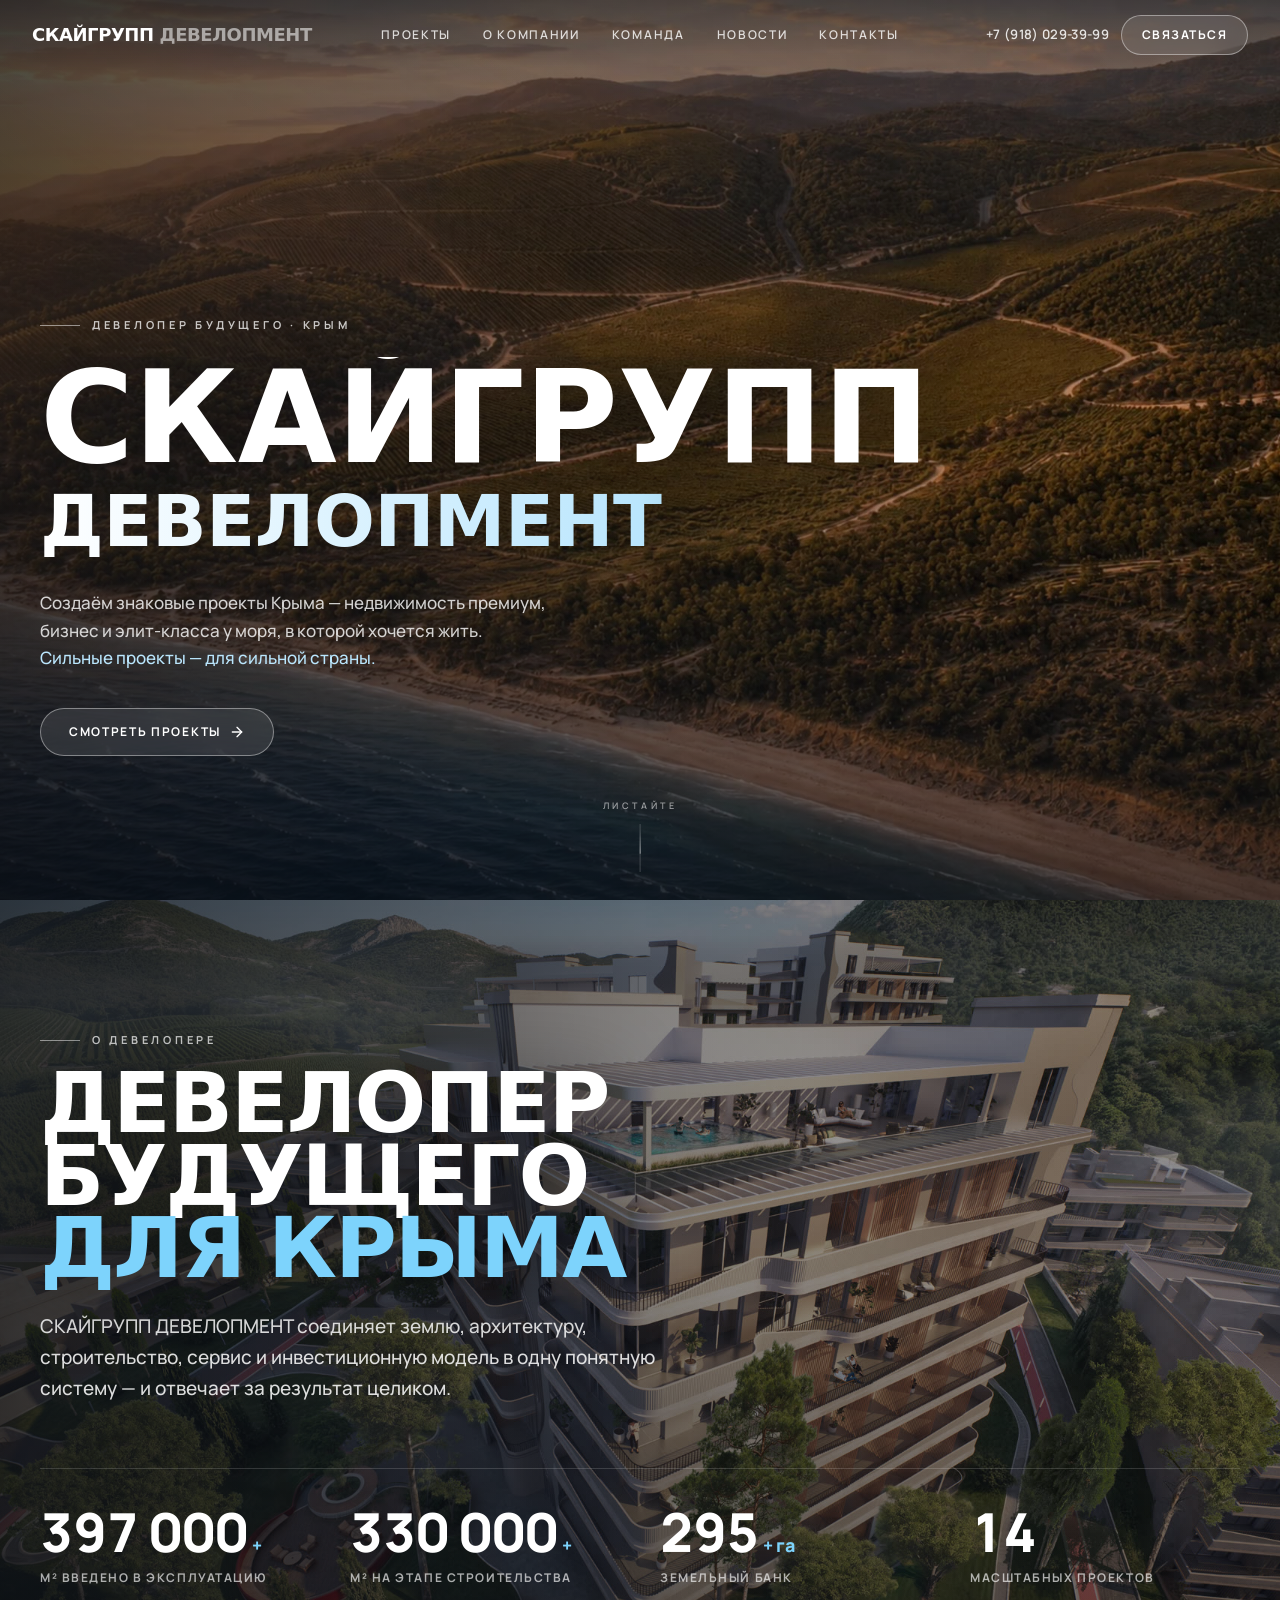
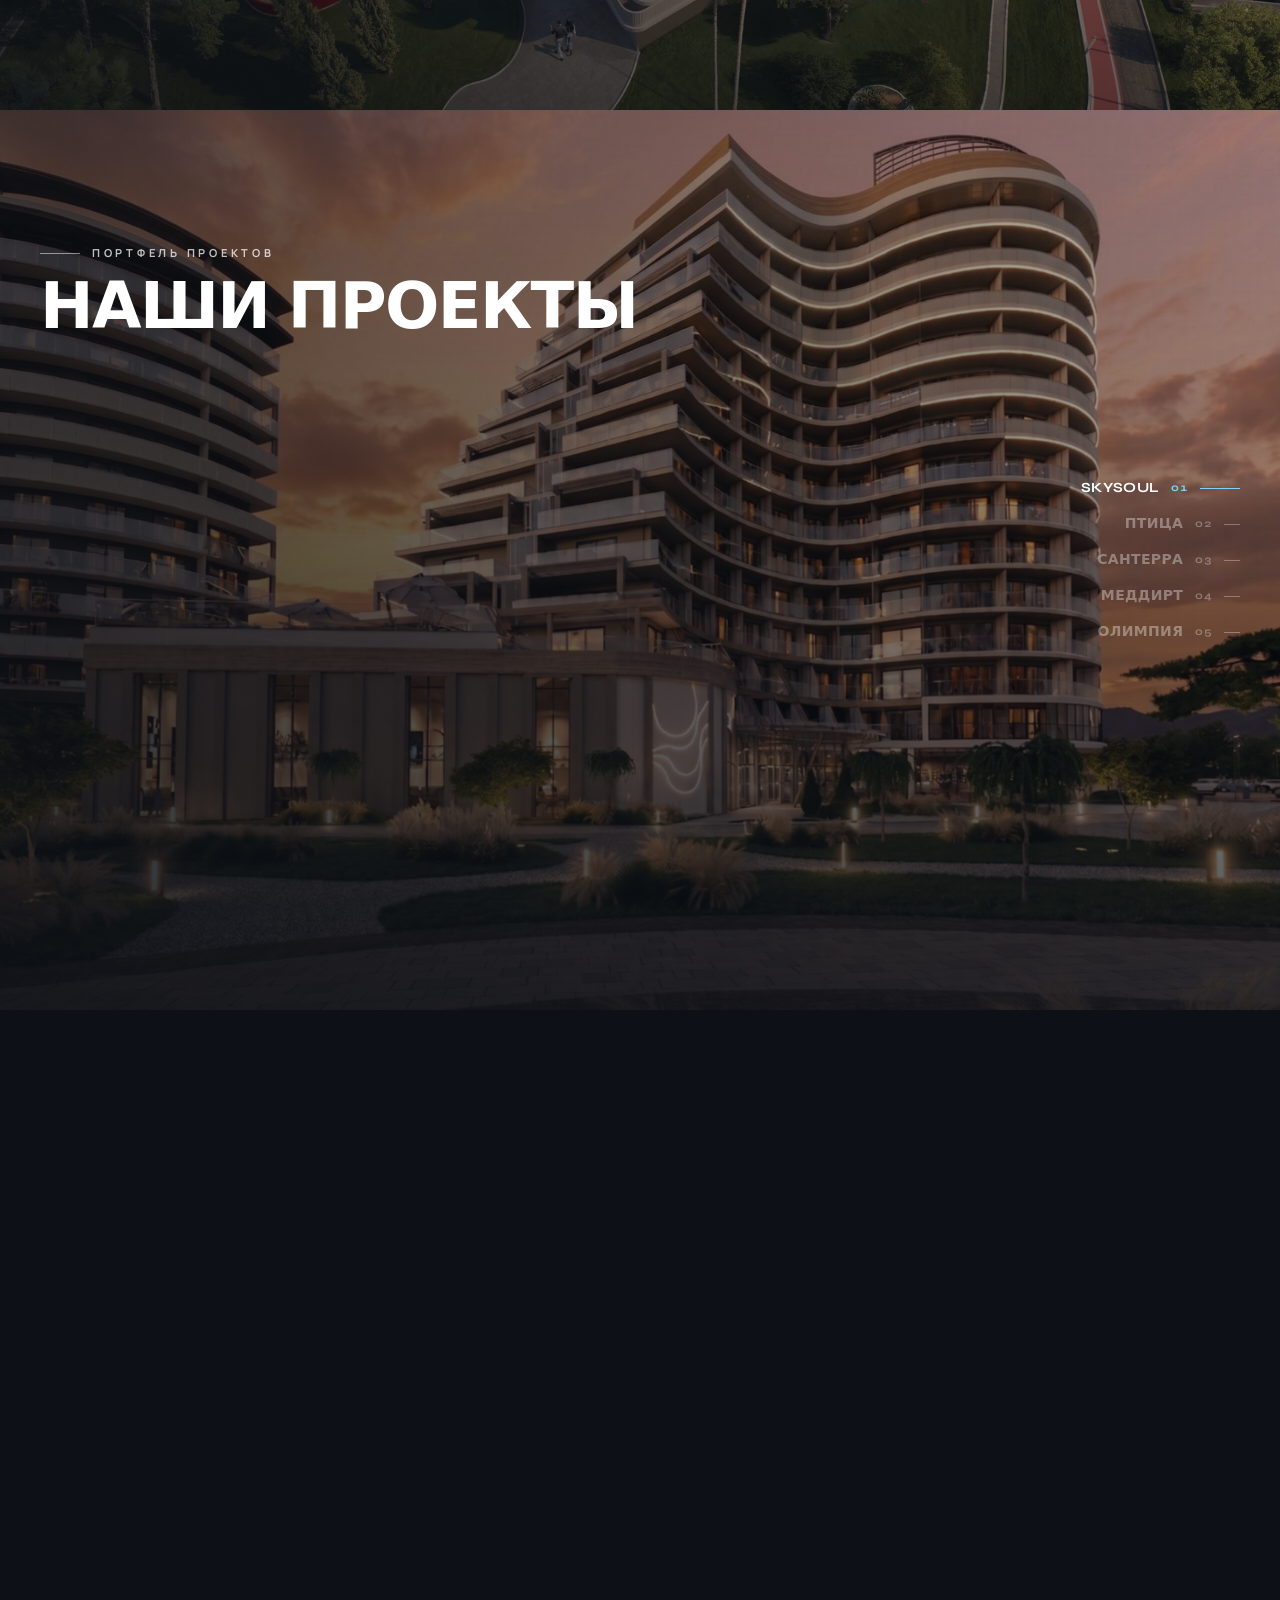
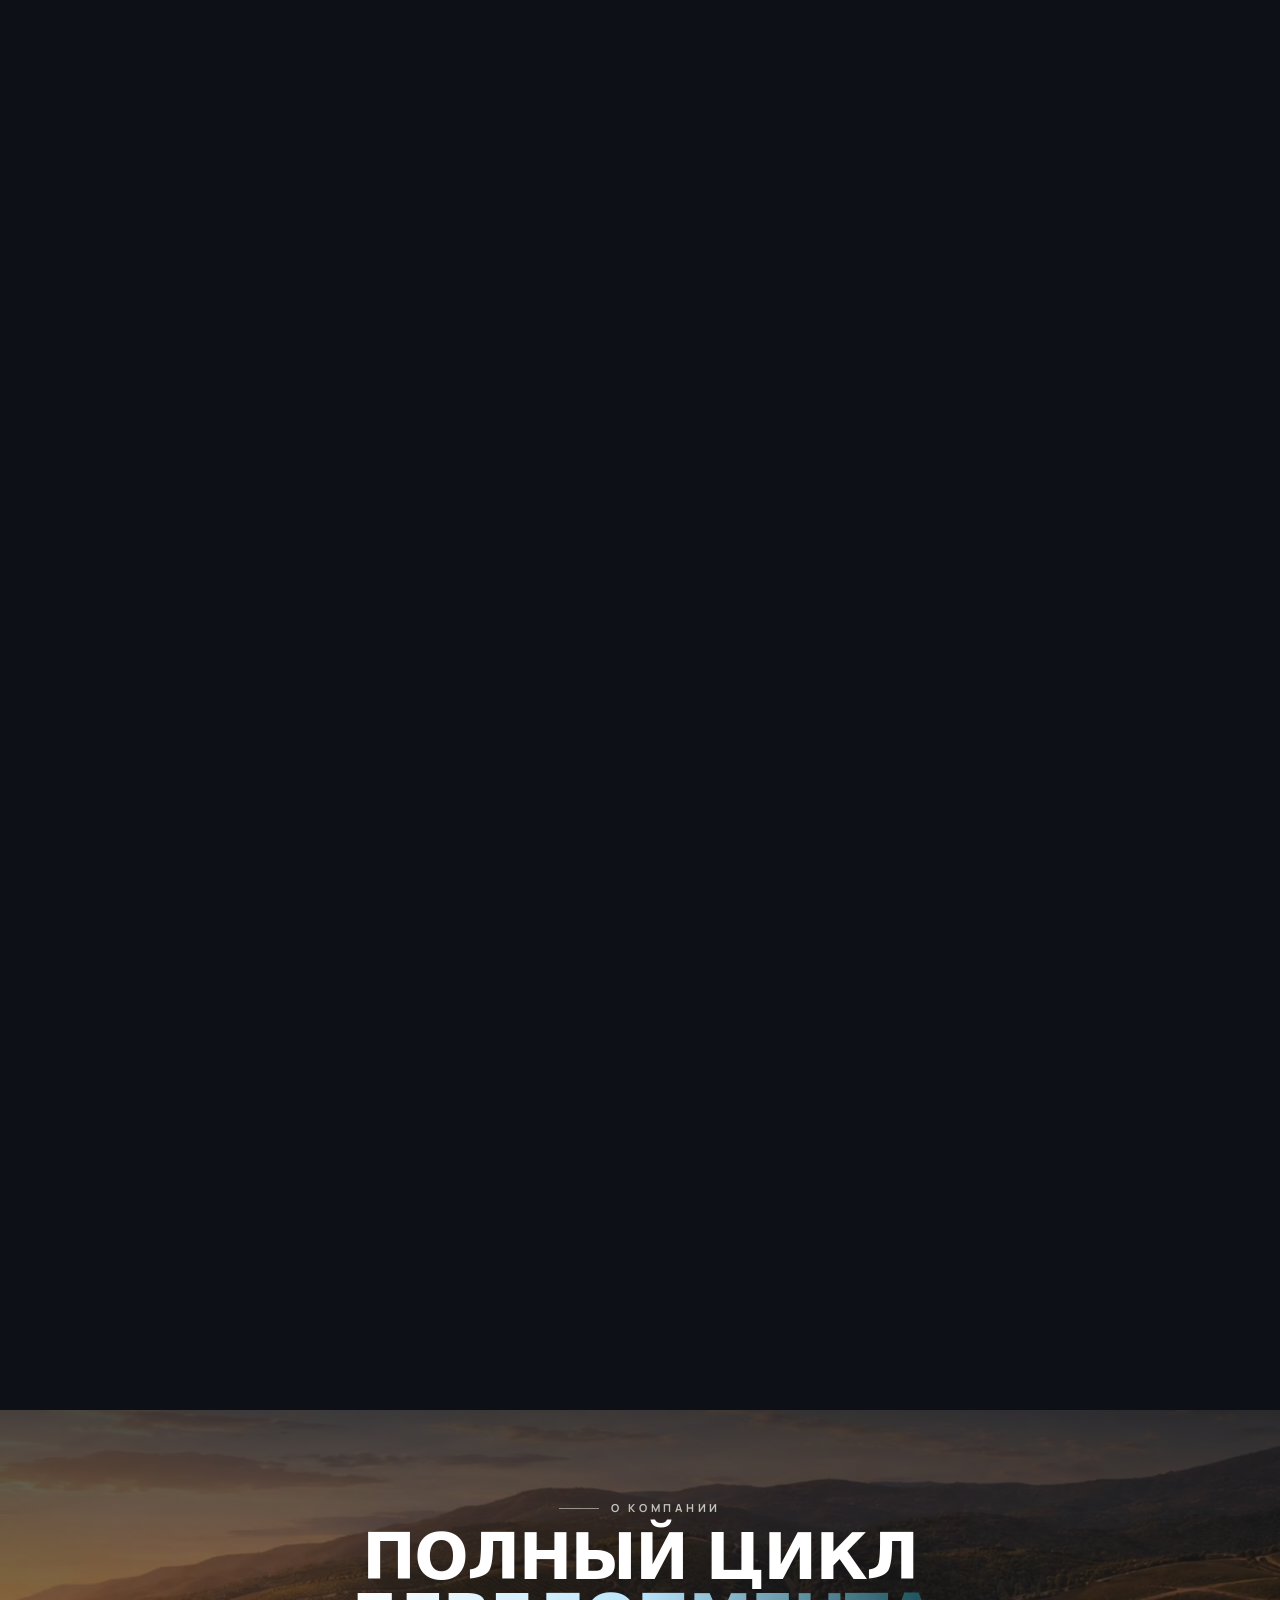
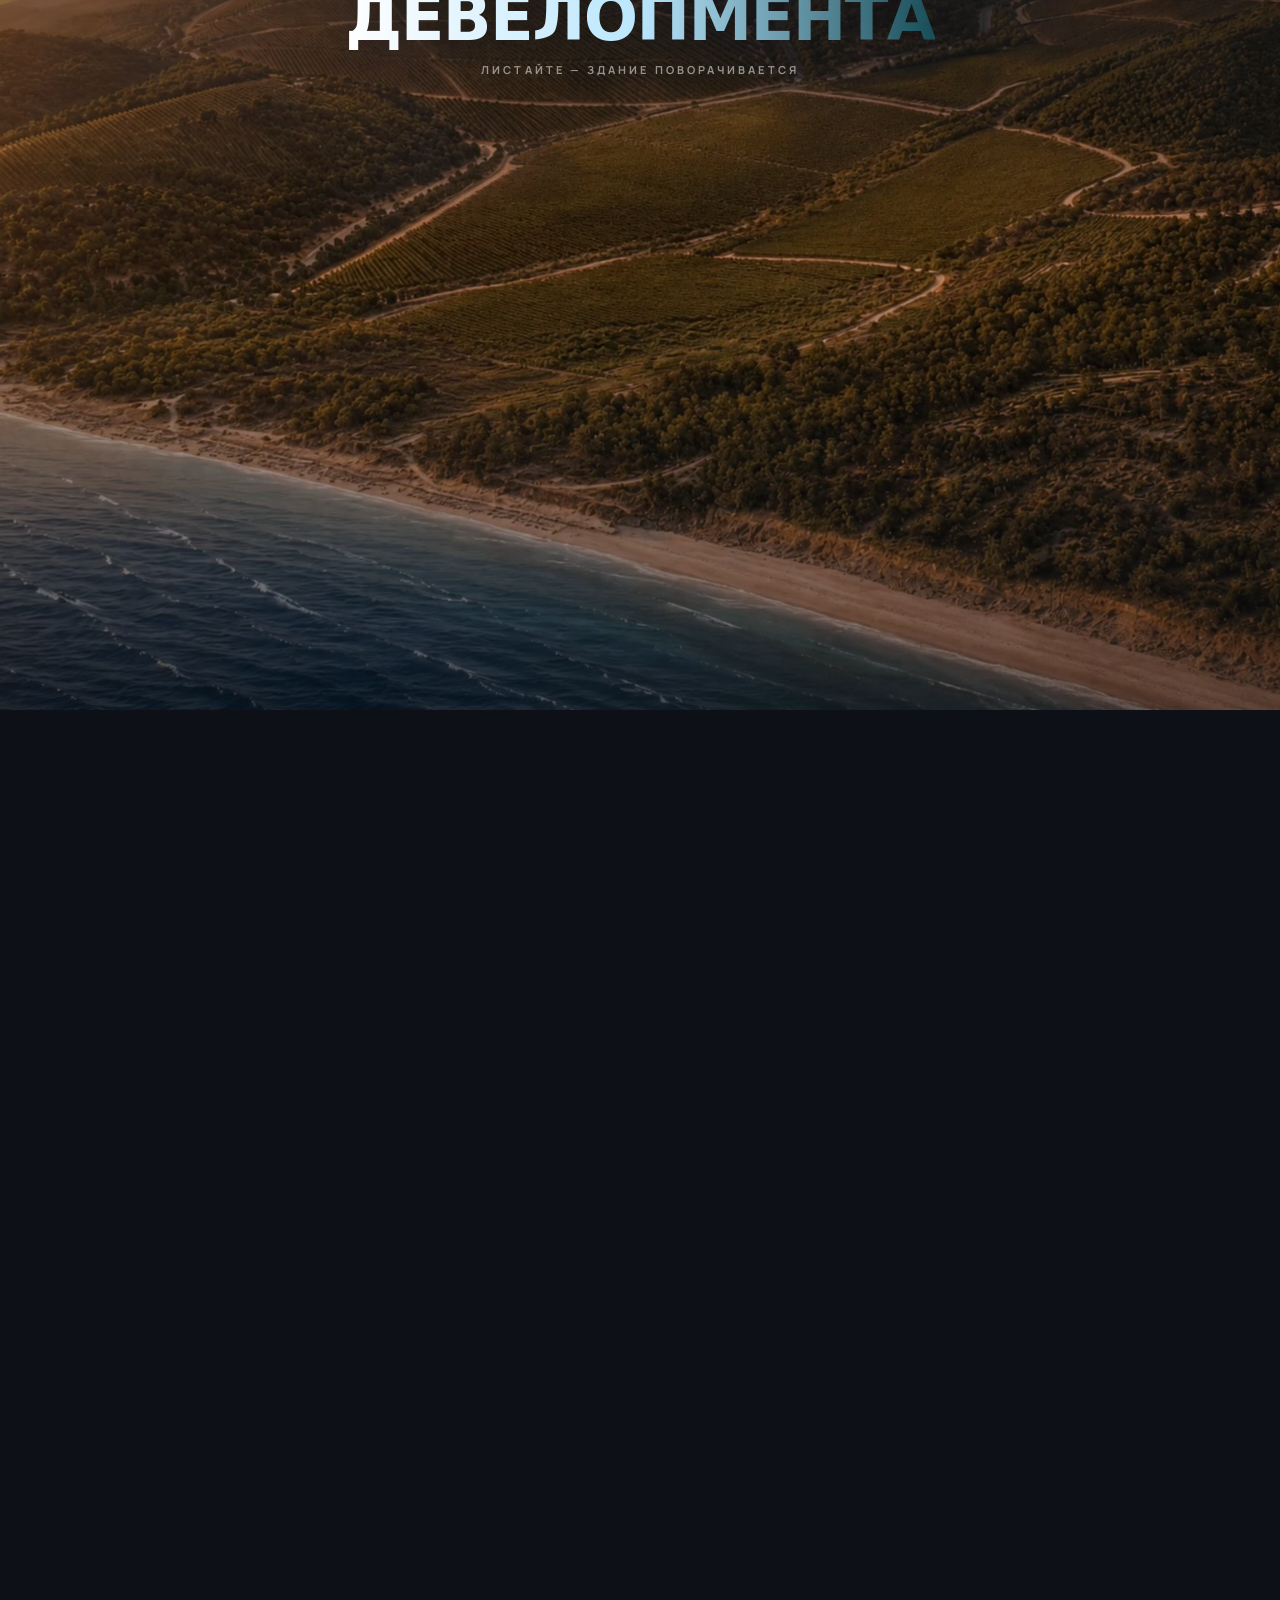
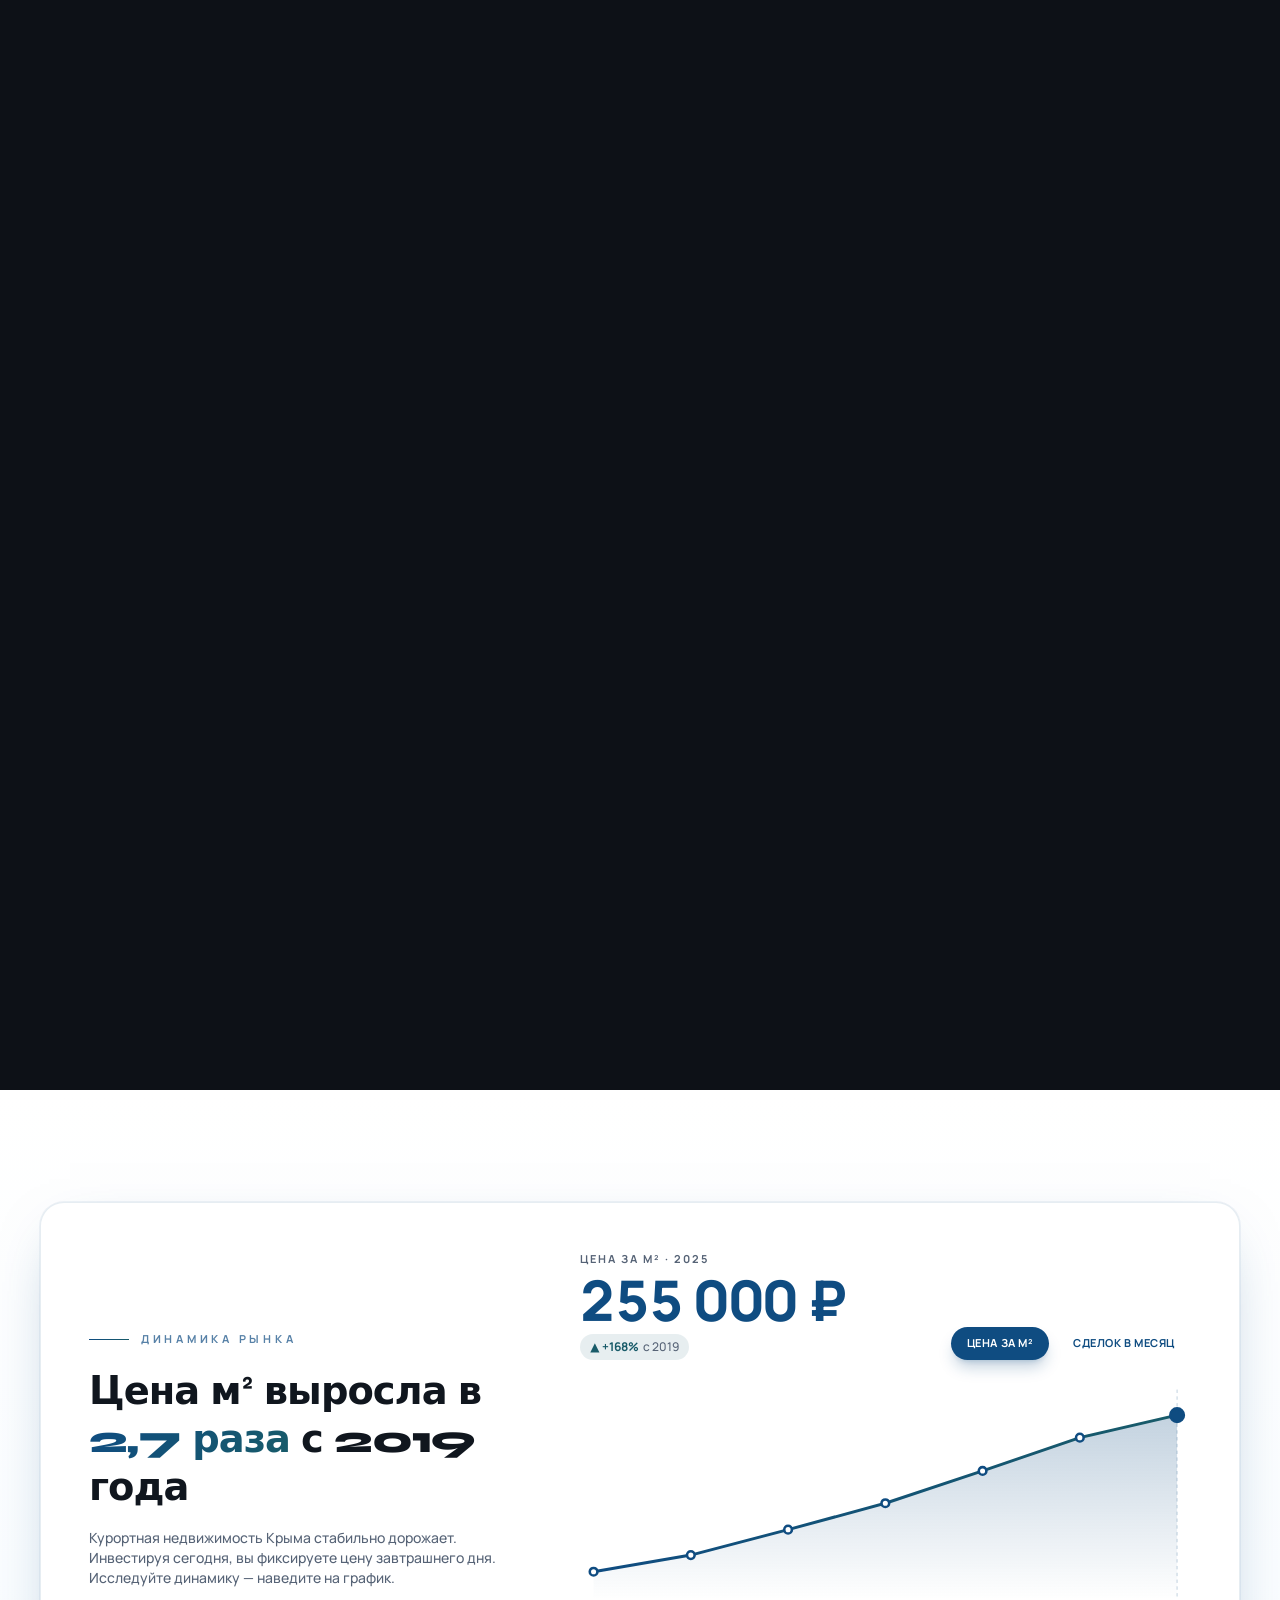
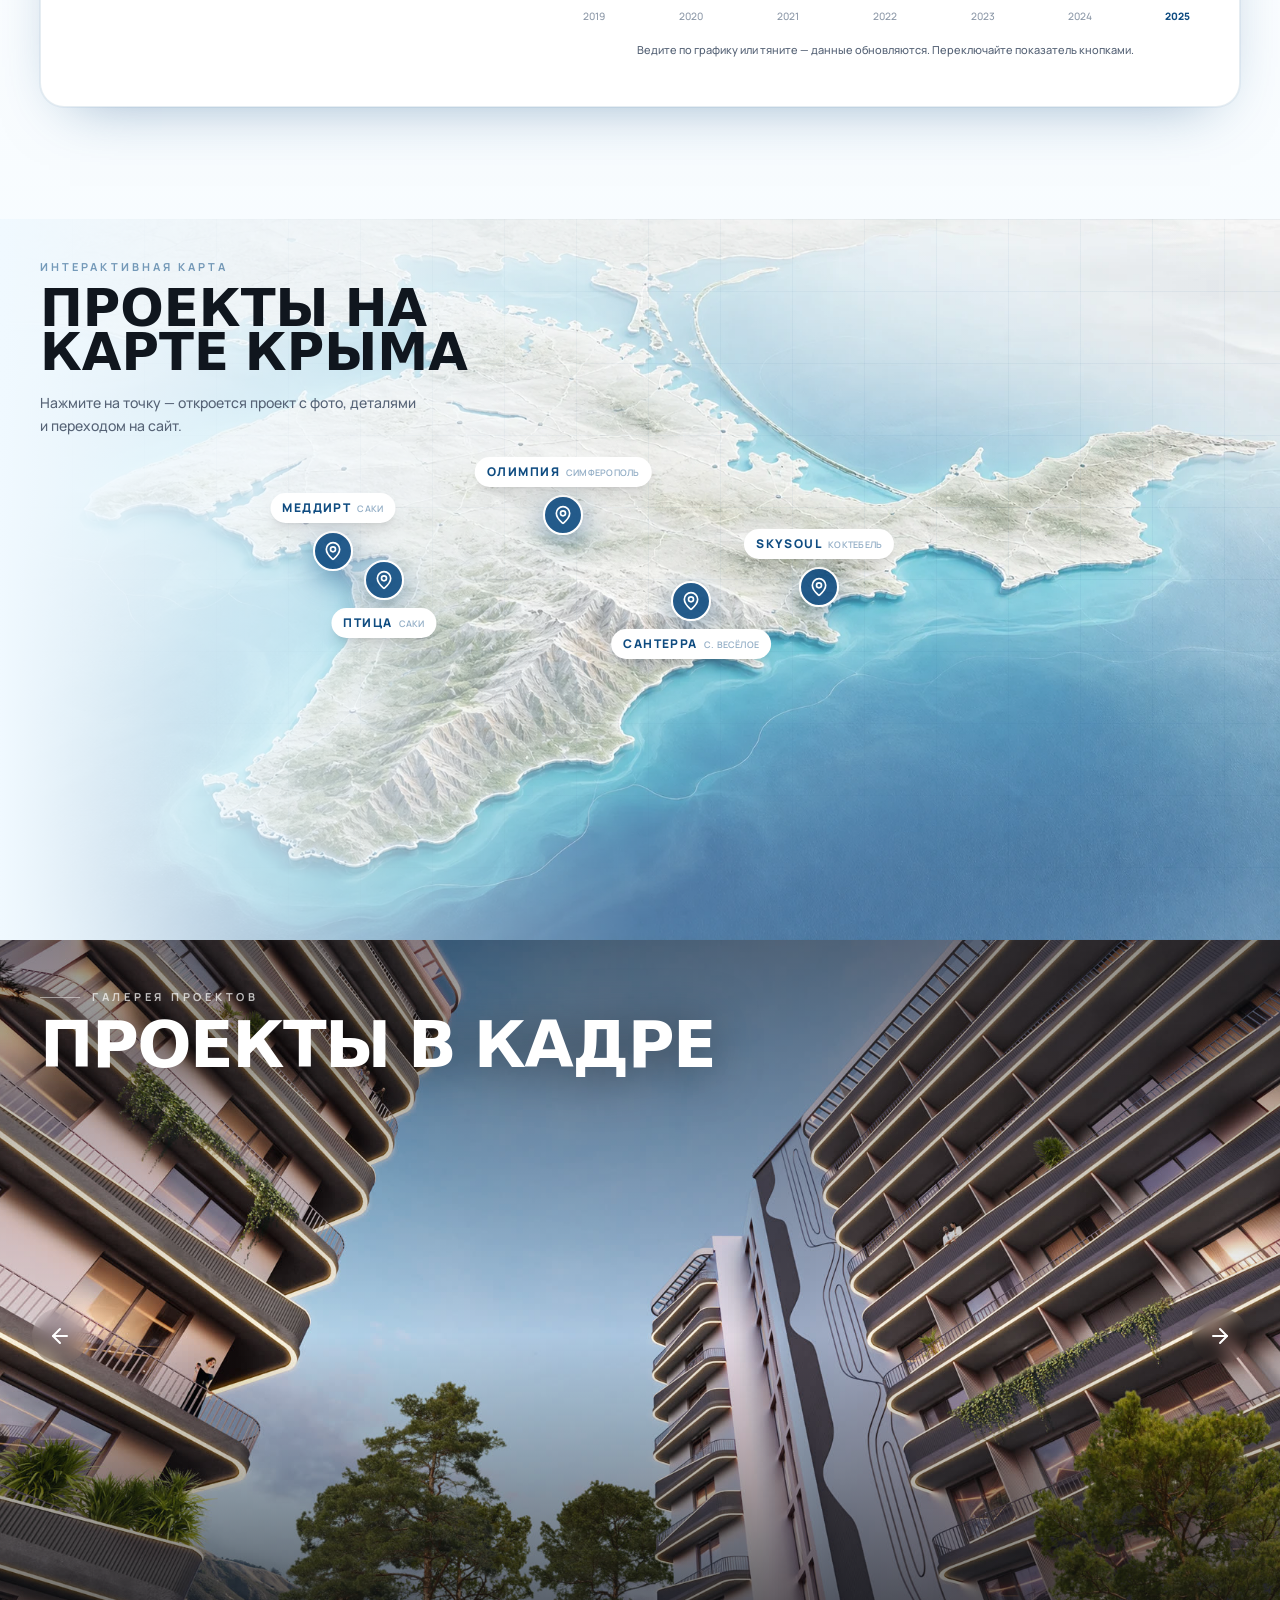
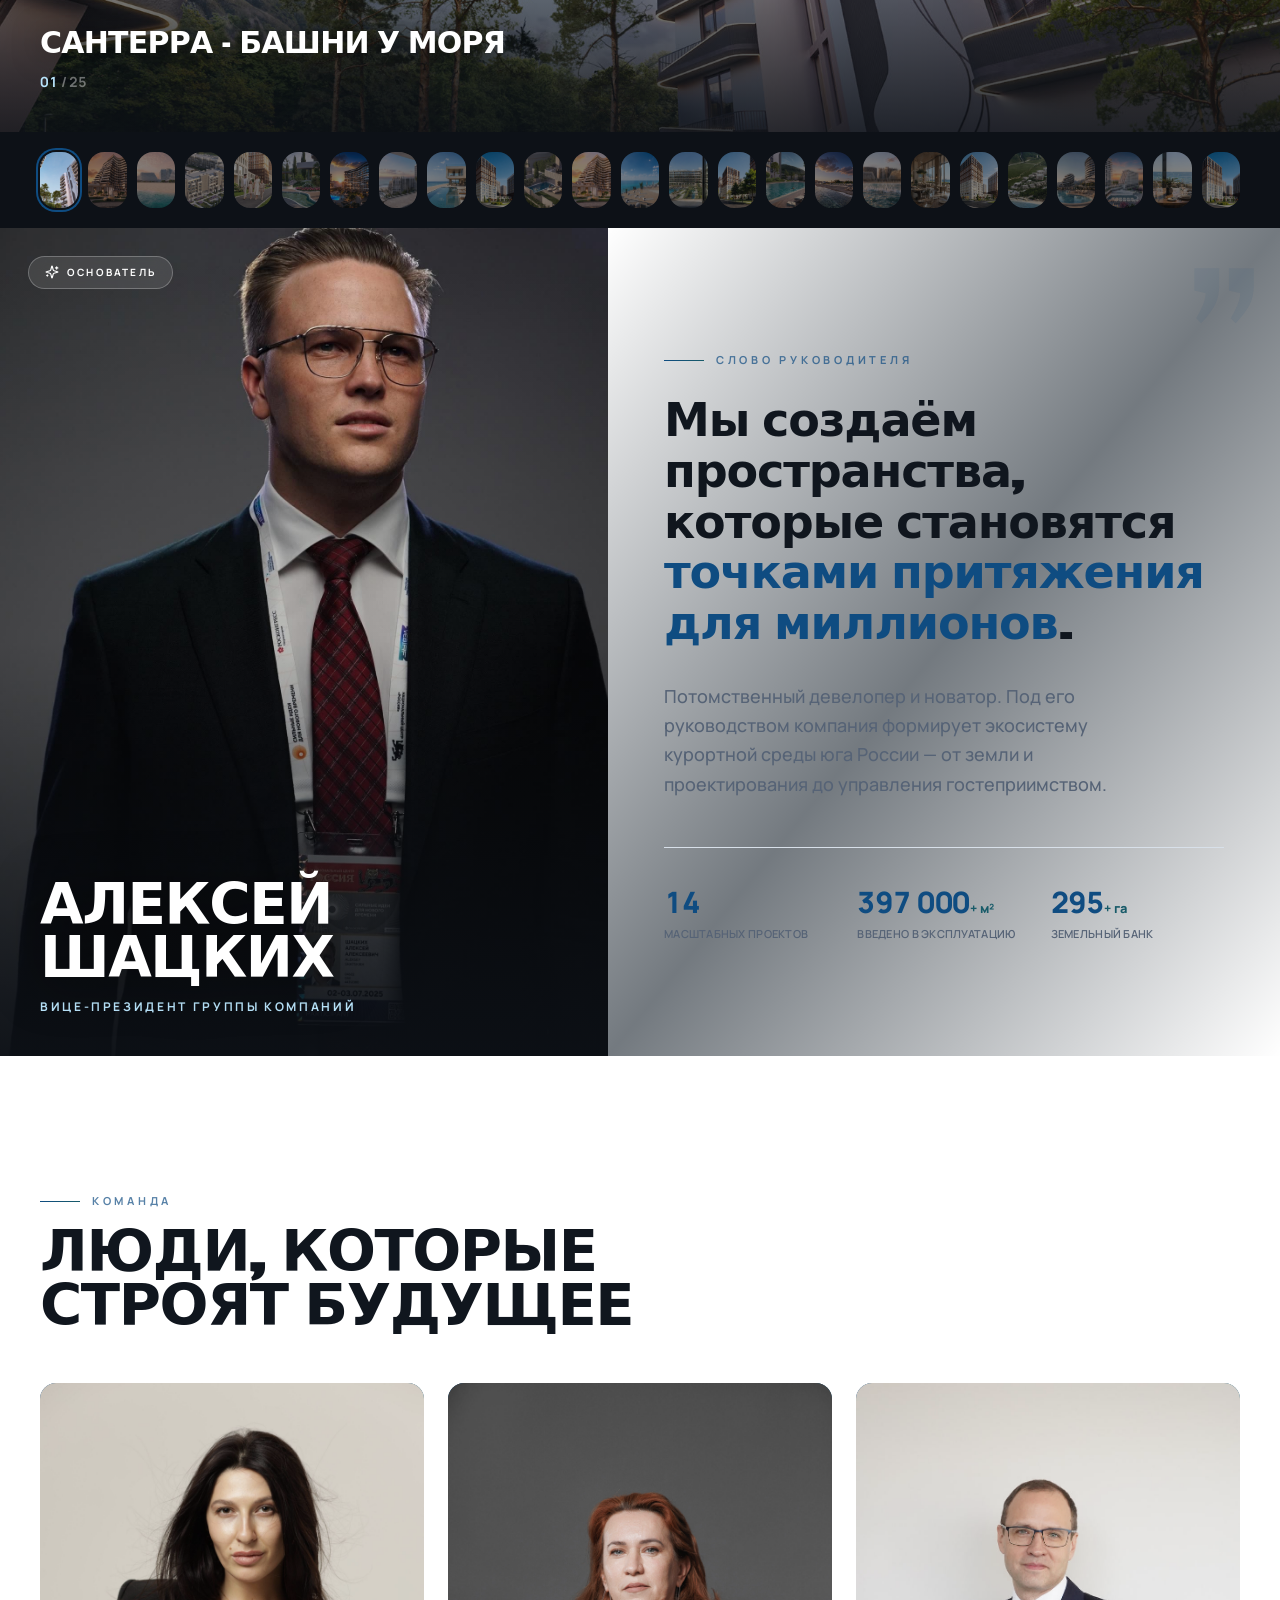
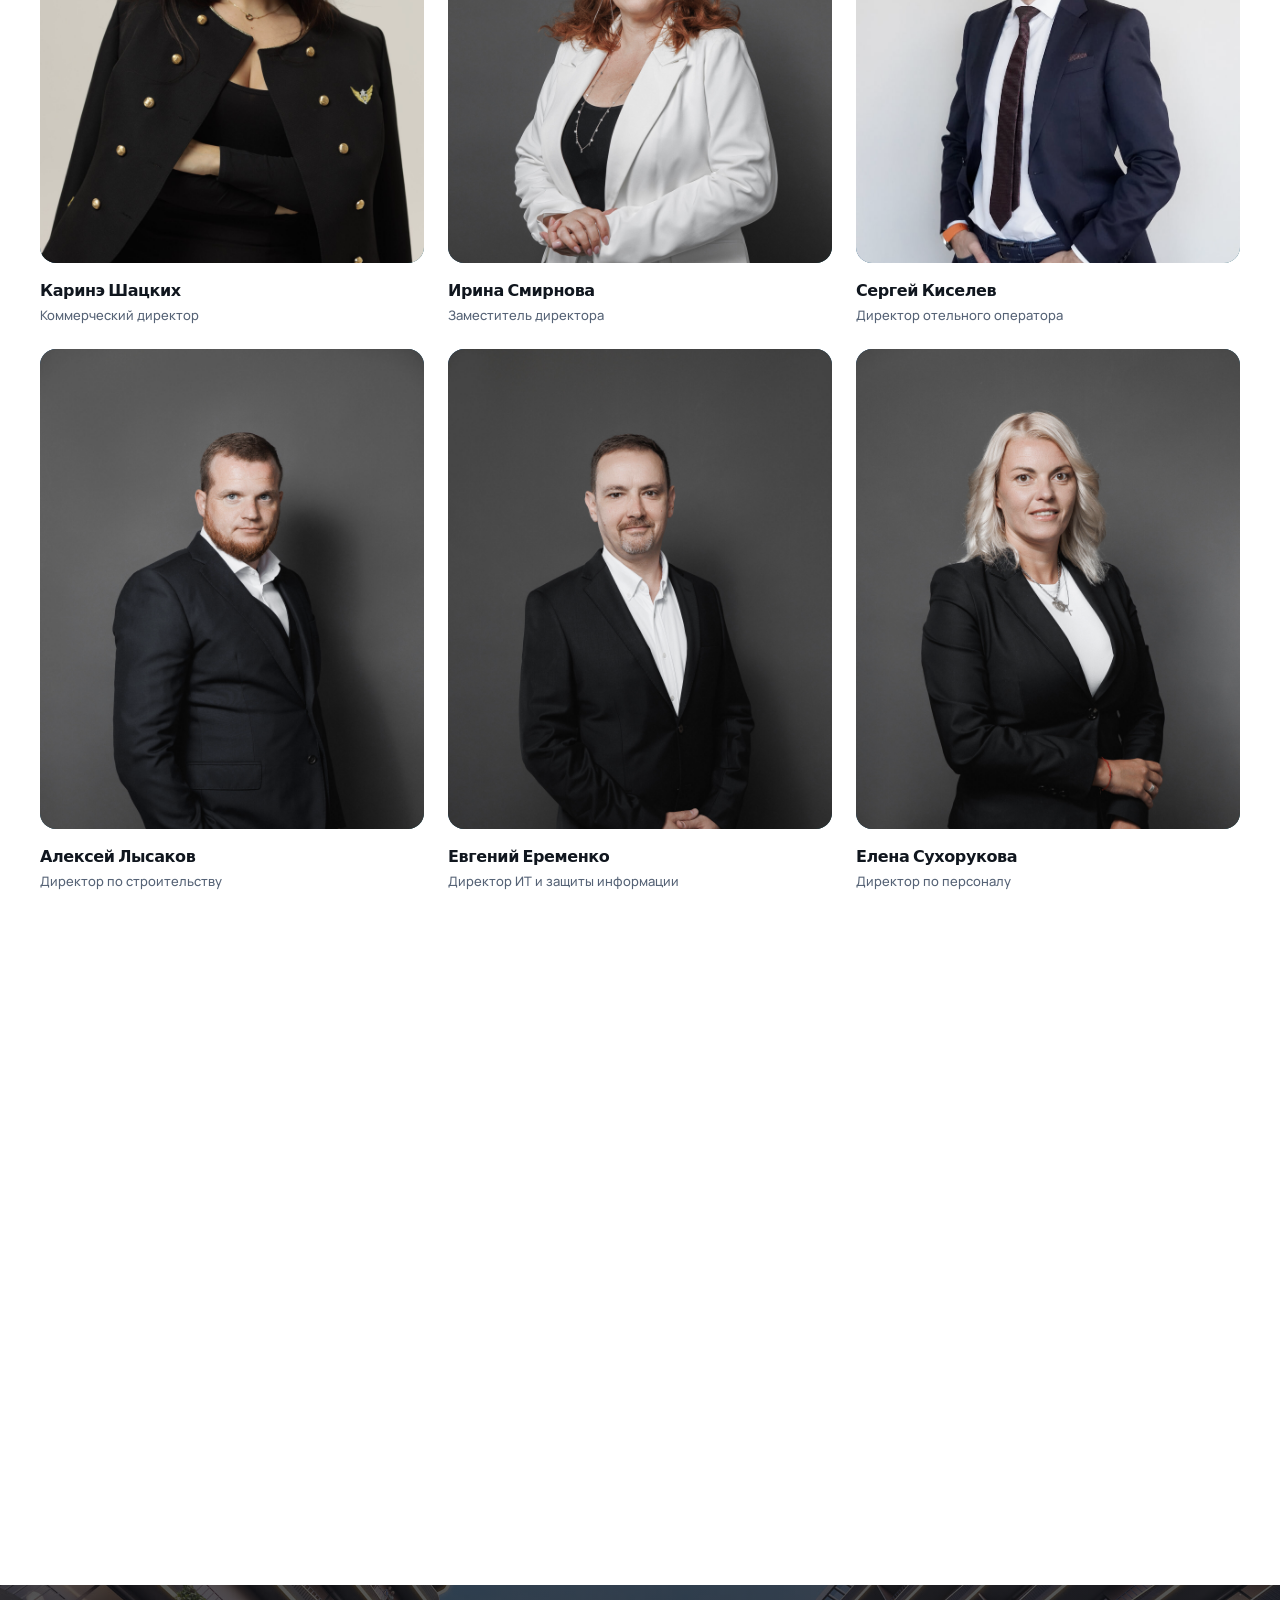
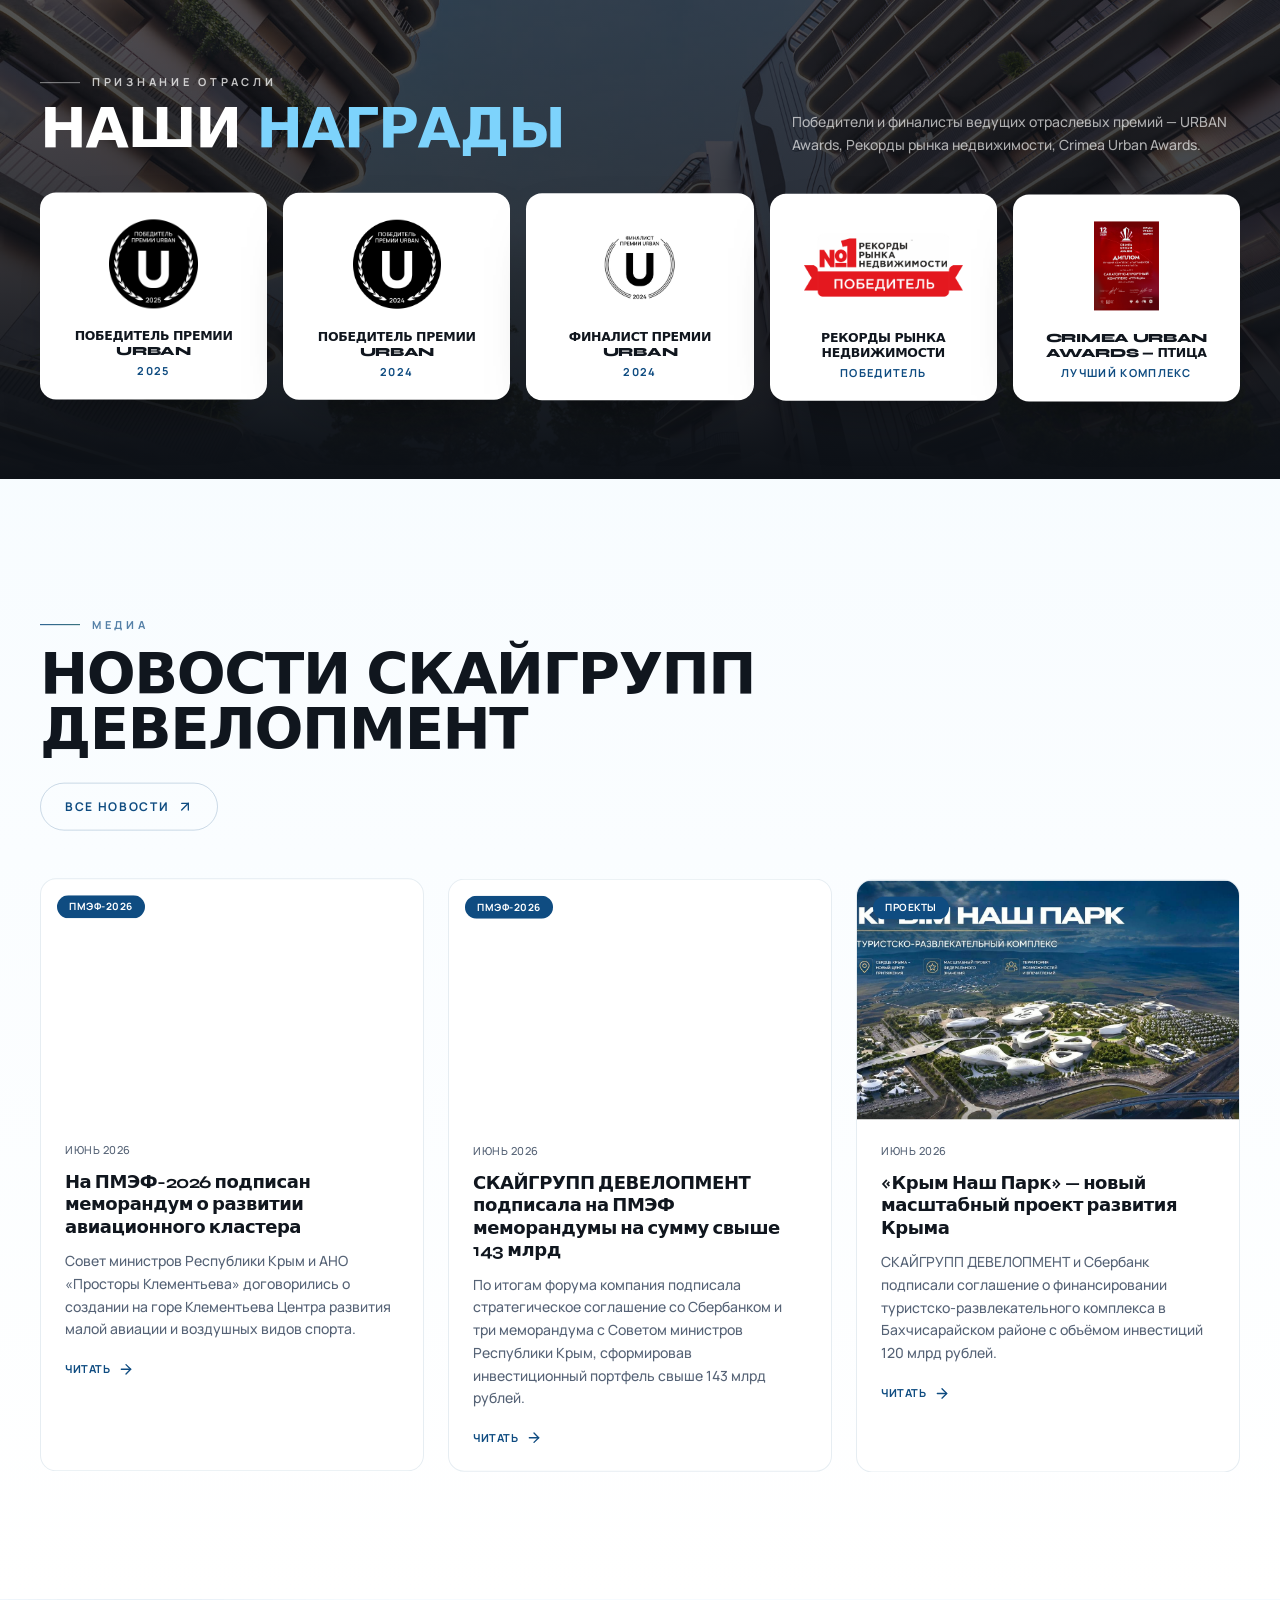
==== commit aa55e221: "Site update: balanced gallery (5/object), project popups (UTPs, site links, Santerra villa+sea rende" ====
--- a/index.html
+++ b/index.html
@@ -12,8 +12,8 @@
       href="https://fonts.googleapis.com/css2?family=Syne:wght@600;700;800&family=Manrope:wght@300;400;500;600;700;800&display=swap"
       rel="stylesheet"
     />
-    <script type="module" crossorigin src="./assets/index-DyCcMAOG.js"></script>
-    <link rel="stylesheet" crossorigin href="./assets/index-XHHQYwWo.css">
+    <script type="module" crossorigin src="./assets/index-B-oCZrv-.js"></script>
+    <link rel="stylesheet" crossorigin href="./assets/index-CN3mrLTt.css">
   </head>
   <body>
     <div id="root"></div>
--- a/assets/index-CN3mrLTt.css
+++ b/assets/index-CN3mrLTt.css
@@ -0,0 +1 @@
+*,:before,:after{--tw-border-spacing-x: 0;--tw-border-spacing-y: 0;--tw-translate-x: 0;--tw-translate-y: 0;--tw-rotate: 0;--tw-skew-x: 0;--tw-skew-y: 0;--tw-scale-x: 1;--tw-scale-y: 1;--tw-pan-x: ;--tw-pan-y: ;--tw-pinch-zoom: ;--tw-scroll-snap-strictness: proximity;--tw-gradient-from-position: ;--tw-gradient-via-position: ;--tw-gradient-to-position: ;--tw-ordinal: ;--tw-slashed-zero: ;--tw-numeric-figure: ;--tw-numeric-spacing: ;--tw-numeric-fraction: ;--tw-ring-inset: ;--tw-ring-offset-width: 0px;--tw-ring-offset-color: #fff;--tw-ring-color: rgb(59 130 246 / .5);--tw-ring-offset-shadow: 0 0 #0000;--tw-ring-shadow: 0 0 #0000;--tw-shadow: 0 0 #0000;--tw-shadow-colored: 0 0 #0000;--tw-blur: ;--tw-brightness: ;--tw-contrast: ;--tw-grayscale: ;--tw-hue-rotate: ;--tw-invert: ;--tw-saturate: ;--tw-sepia: ;--tw-drop-shadow: ;--tw-backdrop-blur: ;--tw-backdrop-brightness: ;--tw-backdrop-contrast: ;--tw-backdrop-grayscale: ;--tw-backdrop-hue-rotate: ;--tw-backdrop-invert: ;--tw-backdrop-opacity: ;--tw-backdrop-saturate: ;--tw-backdrop-sepia: ;--tw-contain-size: ;--tw-contain-layout: ;--tw-contain-paint: ;--tw-contain-style: }::backdrop{--tw-border-spacing-x: 0;--tw-border-spacing-y: 0;--tw-translate-x: 0;--tw-translate-y: 0;--tw-rotate: 0;--tw-skew-x: 0;--tw-skew-y: 0;--tw-scale-x: 1;--tw-scale-y: 1;--tw-pan-x: ;--tw-pan-y: ;--tw-pinch-zoom: ;--tw-scroll-snap-strictness: proximity;--tw-gradient-from-position: ;--tw-gradient-via-position: ;--tw-gradient-to-position: ;--tw-ordinal: ;--tw-slashed-zero: ;--tw-numeric-figure: ;--tw-numeric-spacing: ;--tw-numeric-fraction: ;--tw-ring-inset: ;--tw-ring-offset-width: 0px;--tw-ring-offset-color: #fff;--tw-ring-color: rgb(59 130 246 / .5);--tw-ring-offset-shadow: 0 0 #0000;--tw-ring-shadow: 0 0 #0000;--tw-shadow: 0 0 #0000;--tw-shadow-colored: 0 0 #0000;--tw-blur: ;--tw-brightness: ;--tw-contrast: ;--tw-grayscale: ;--tw-hue-rotate: ;--tw-invert: ;--tw-saturate: ;--tw-sepia: ;--tw-drop-shadow: ;--tw-backdrop-blur: ;--tw-backdrop-brightness: ;--tw-backdrop-contrast: ;--tw-backdrop-grayscale: ;--tw-backdrop-hue-rotate: ;--tw-backdrop-invert: ;--tw-backdrop-opacity: ;--tw-backdrop-saturate: ;--tw-backdrop-sepia: ;--tw-contain-size: ;--tw-contain-layout: ;--tw-contain-paint: ;--tw-contain-style: }*,:before,:after{box-sizing:border-box;border-width:0;border-style:solid;border-color:#e5e7eb}:before,:after{--tw-content: ""}html,:host{line-height:1.5;-webkit-text-size-adjust:100%;-moz-tab-size:4;-o-tab-size:4;tab-size:4;font-family:Manrope,system-ui,sans-serif;font-feature-settings:normal;font-variation-settings:normal;-webkit-tap-highlight-color:transparent}body{margin:0;line-height:inherit}hr{height:0;color:inherit;border-top-width:1px}abbr:where([title]){-webkit-text-decoration:underline dotted;text-decoration:underline dotted}h1,h2,h3,h4,h5,h6{font-size:inherit;font-weight:inherit}a{color:inherit;text-decoration:inherit}b,strong{font-weight:bolder}code,kbd,samp,pre{font-family:ui-monospace,SFMono-Regular,Menlo,Monaco,Consolas,Liberation Mono,Courier New,monospace;font-feature-settings:normal;font-variation-settings:normal;font-size:1em}small{font-size:80%}sub,sup{font-size:75%;line-height:0;position:relative;vertical-align:baseline}sub{bottom:-.25em}sup{top:-.5em}table{text-indent:0;border-color:inherit;border-collapse:collapse}button,input,optgroup,select,textarea{font-family:inherit;font-feature-settings:inherit;font-variation-settings:inherit;font-size:100%;font-weight:inherit;line-height:inherit;letter-spacing:inherit;color:inherit;margin:0;padding:0}button,select{text-transform:none}button,input:where([type=button]),input:where([type=reset]),input:where([type=submit]){-webkit-appearance:button;background-color:transparent;background-image:none}:-moz-focusring{outline:auto}:-moz-ui-invalid{box-shadow:none}progress{vertical-align:baseline}::-webkit-inner-spin-button,::-webkit-outer-spin-button{height:auto}[type=search]{-webkit-appearance:textfield;outline-offset:-2px}::-webkit-search-decoration{-webkit-appearance:none}::-webkit-file-upload-button{-webkit-appearance:button;font:inherit}summary{display:list-item}blockquote,dl,dd,h1,h2,h3,h4,h5,h6,hr,figure,p,pre{margin:0}fieldset{margin:0;padding:0}legend{padding:0}ol,ul,menu{list-style:none;margin:0;padding:0}dialog{padding:0}textarea{resize:vertical}input::-moz-placeholder,textarea::-moz-placeholder{opacity:1;color:#9ca3af}input::placeholder,textarea::placeholder{opacity:1;color:#9ca3af}button,[role=button]{cursor:pointer}:disabled{cursor:default}img,svg,video,canvas,audio,iframe,embed,object{display:block;vertical-align:middle}img,video{max-width:100%;height:auto}[hidden]:where(:not([hidden=until-found])){display:none}:root{--background: 0 0% 100%;--foreground: 213 31% 9%;--card: 0 0% 100%;--card-foreground: 213 31% 9%;--popover: 0 0% 100%;--popover-foreground: 213 31% 9%;--primary: 208 79% 28%;--primary-foreground: 0 0% 100%;--secondary: 205 40% 96%;--secondary-foreground: 213 31% 12%;--muted: 210 40% 96%;--muted-foreground: 215 16% 40%;--accent: 188 63% 25%;--accent-foreground: 0 0% 100%;--destructive: 0 72% 51%;--destructive-foreground: 0 0% 100%;--border: 213 27% 88%;--input: 213 27% 88%;--ring: 208 79% 28%;--radius: 1rem}*{border-color:hsl(var(--border))}html{-webkit-text-size-adjust:100%}body{background-color:hsl(var(--background));font-family:Manrope,system-ui,sans-serif;color:hsl(var(--foreground));-moz-osx-font-smoothing:grayscale;overflow-x:hidden;-webkit-font-smoothing:antialiased;text-rendering:optimizeLegibility}::-moz-selection{background:#0f4c81;color:#fff}::selection{background:#0f4c81;color:#fff}::-webkit-scrollbar{width:10px}::-webkit-scrollbar-track{background:#eef4fa}::-webkit-scrollbar-thumb{background:linear-gradient(#0f4c81,#185b69);border-radius:999px;border:2px solid #eef4fa}.sr-only{position:absolute;width:1px;height:1px;padding:0;margin:-1px;overflow:hidden;clip:rect(0,0,0,0);white-space:nowrap;border-width:0}.pointer-events-none{pointer-events:none}.visible{visibility:visible}.fixed{position:fixed}.absolute{position:absolute}.relative{position:relative}.sticky{position:sticky}.-inset-5{top:-1.25rem;right:-1.25rem;bottom:-1.25rem;left:-1.25rem}.-inset-8{top:-2rem;right:-2rem;bottom:-2rem;left:-2rem}.inset-0{top:0;right:0;bottom:0;left:0}.inset-\[1px\]{top:1px;right:1px;bottom:1px;left:1px}.inset-x-0{left:0;right:0}.-left-20{left:-5rem}.-left-40{left:-10rem}.-right-16{right:-4rem}.-right-24{right:-6rem}.-right-32{right:-8rem}.-right-4{right:-1rem}.-top-16{top:-4rem}.-top-20{top:-5rem}.-top-32{top:-8rem}.bottom-0{bottom:0}.bottom-4{bottom:1rem}.bottom-6{bottom:1.5rem}.bottom-7{bottom:1.75rem}.bottom-8{bottom:2rem}.bottom-\[10\%\]{bottom:10%}.bottom-\[10vh\]{bottom:10vh}.bottom-full{bottom:100%}.left-0{left:0}.left-1\/2{left:50%}.left-10{left:2.5rem}.left-4{left:1rem}.left-5{left:1.25rem}.left-6{left:1.5rem}.left-7{left:1.75rem}.left-8{left:2rem}.right-0{right:0}.right-3{right:.75rem}.right-4{right:1rem}.right-5{right:1.25rem}.right-6{right:1.5rem}.right-8{right:2rem}.right-\[-20\%\]{right:-20%}.right-\[1\%\]{right:1%}.top-0{top:0}.top-1\/2{top:50%}.top-10{top:2.5rem}.top-3{top:.75rem}.top-4{top:1rem}.top-5{top:1.25rem}.top-7{top:1.75rem}.top-\[-12\%\]{top:-12%}.top-\[14vh\]{top:14vh}.top-\[24\%\]{top:24%}.top-\[9\%\]{top:9%}.top-full{top:100%}.isolate{isolation:isolate}.-z-10{z-index:-10}.z-0{z-index:0}.z-10{z-index:10}.z-20{z-index:20}.z-50{z-index:50}.z-\[11\]{z-index:11}.z-\[1\]{z-index:1}.z-\[200\]{z-index:200}.z-\[300\]{z-index:300}.z-\[9998\]{z-index:9998}.z-\[9999\]{z-index:9999}.order-1{order:1}.order-2{order:2}.m-\[1px\]{margin:1px}.mx-auto{margin-left:auto;margin-right:auto}.my-auto{margin-top:auto;margin-bottom:auto}.-mt-4{margin-top:-1rem}.mb-1\.5{margin-bottom:.375rem}.mb-10{margin-bottom:2.5rem}.mb-12{margin-bottom:3rem}.mb-14{margin-bottom:3.5rem}.mb-2{margin-bottom:.5rem}.mb-3{margin-bottom:.75rem}.mb-4{margin-bottom:1rem}.mb-5{margin-bottom:1.25rem}.mb-9{margin-bottom:2.25rem}.ml-0\.5{margin-left:.125rem}.ml-1{margin-left:.25rem}.ml-auto{margin-left:auto}.mt-1{margin-top:.25rem}.mt-1\.5{margin-top:.375rem}.mt-10{margin-top:2.5rem}.mt-12{margin-top:3rem}.mt-14{margin-top:3.5rem}.mt-2{margin-top:.5rem}.mt-2\.5{margin-top:.625rem}.mt-3{margin-top:.75rem}.mt-4{margin-top:1rem}.mt-5{margin-top:1.25rem}.mt-6{margin-top:1.5rem}.mt-7{margin-top:1.75rem}.mt-8{margin-top:2rem}.mt-9{margin-top:2.25rem}.mt-auto{margin-top:auto}.block{display:block}.inline-block{display:inline-block}.flex{display:flex}.inline-flex{display:inline-flex}.grid{display:grid}.inline-grid{display:inline-grid}.hidden{display:none}.aspect-\[16\/10\]{aspect-ratio:16/10}.aspect-\[16\/9\]{aspect-ratio:16/9}.aspect-\[4\/3\]{aspect-ratio:4/3}.aspect-\[4\/4\.6\]{aspect-ratio:4/4.6}.aspect-\[4\/5\]{aspect-ratio:4/5}.size-4{width:1rem;height:1rem}.size-9{width:2.25rem;height:2.25rem}.h-0{height:0px}.h-1{height:.25rem}.h-1\.5{height:.375rem}.h-1\/2{height:50%}.h-1\/3{height:33.333333%}.h-10{height:2.5rem}.h-11{height:2.75rem}.h-12{height:3rem}.h-14{height:3.5rem}.h-16{height:4rem}.h-2{height:.5rem}.h-20{height:5rem}.h-3\.5{height:.875rem}.h-4{height:1rem}.h-5{height:1.25rem}.h-52{height:13rem}.h-56{height:14rem}.h-6{height:1.5rem}.h-7{height:1.75rem}.h-8{height:2rem}.h-80{height:20rem}.h-9{height:2.25rem}.h-96{height:24rem}.h-\[120\%\]{height:120%}.h-\[150\%\]{height:150%}.h-\[169\%\]{height:169%}.h-\[28rem\]{height:28rem}.h-\[320px\]{height:320px}.h-\[320vh\]{height:320vh}.h-\[400px\]{height:400px}.h-\[420px\]{height:420px}.h-\[440vh\]{height:440vh}.h-\[60vh\]{height:60vh}.h-\[70px\]{height:70px}.h-\[720px\]{height:720px}.h-\[88px\]{height:88px}.h-\[88vh\]{height:88vh}.h-full{height:100%}.h-px{height:1px}.h-screen{height:100vh}.max-h-0{max-height:0px}.max-h-\[86vh\]{max-height:86vh}.max-h-\[90vh\]{max-height:90vh}.max-h-full{max-height:100%}.min-h-\[340px\]{min-height:340px}.min-h-\[560px\]{min-height:560px}.min-h-\[640px\]{min-height:640px}.min-h-\[64vh\]{min-height:64vh}.min-h-\[78vh\]{min-height:78vh}.min-h-\[90vh\]{min-height:90vh}.min-h-screen{min-height:100vh}.w-0{width:0px}.w-1\.5{width:.375rem}.w-10{width:2.5rem}.w-11{width:2.75rem}.w-12{width:3rem}.w-14{width:3.5rem}.w-16{width:4rem}.w-2{width:.5rem}.w-20{width:5rem}.w-3\.5{width:.875rem}.w-4{width:1rem}.w-5{width:1.25rem}.w-52{width:13rem}.w-6{width:1.5rem}.w-7{width:1.75rem}.w-8{width:2rem}.w-9{width:2.25rem}.w-96{width:24rem}.w-\[138\%\]{width:138%}.w-\[28rem\]{width:28rem}.w-\[60vh\]{width:60vh}.w-\[720px\]{width:720px}.w-\[80vw\]{width:80vw}.w-\[min\(380px\,calc\(100\%-2rem\)\)\]{width:min(380px,calc(100% - 2rem))}.w-auto{width:auto}.w-full{width:100%}.w-max{width:-moz-max-content;width:max-content}.w-px{width:1px}.min-w-0{min-width:0px}.max-w-2xl{max-width:42rem}.max-w-3xl{max-width:48rem}.max-w-4xl{max-width:56rem}.max-w-\[1320px\]{max-width:1320px}.max-w-\[1360px\]{max-width:1360px}.max-w-\[1400px\]{max-width:1400px}.max-w-\[1500px\]{max-width:1500px}.max-w-\[1680px\]{max-width:1680px}.max-w-\[420px\]{max-width:420px}.max-w-\[85\%\]{max-width:85%}.max-w-\[94vw\]{max-width:94vw}.max-w-full{max-width:100%}.max-w-lg{max-width:32rem}.max-w-md{max-width:28rem}.max-w-sm{max-width:24rem}.max-w-xl{max-width:36rem}.max-w-xs{max-width:20rem}.flex-1{flex:1 1 0%}.shrink-0{flex-shrink:0}.origin-center{transform-origin:center}.origin-left{transform-origin:left}.-translate-x-1\/2{--tw-translate-x: -50%;transform:translate(var(--tw-translate-x),var(--tw-translate-y)) rotate(var(--tw-rotate)) skew(var(--tw-skew-x)) skewY(var(--tw-skew-y)) scaleX(var(--tw-scale-x)) scaleY(var(--tw-scale-y))}.-translate-y-1\/2{--tw-translate-y: -50%;transform:translate(var(--tw-translate-x),var(--tw-translate-y)) rotate(var(--tw-rotate)) skew(var(--tw-skew-x)) skewY(var(--tw-skew-y)) scaleX(var(--tw-scale-x)) scaleY(var(--tw-scale-y))}.translate-y-0{--tw-translate-y: 0px;transform:translate(var(--tw-translate-x),var(--tw-translate-y)) rotate(var(--tw-rotate)) skew(var(--tw-skew-x)) skewY(var(--tw-skew-y)) scaleX(var(--tw-scale-x)) scaleY(var(--tw-scale-y))}.translate-y-2{--tw-translate-y: .5rem;transform:translate(var(--tw-translate-x),var(--tw-translate-y)) rotate(var(--tw-rotate)) skew(var(--tw-skew-x)) skewY(var(--tw-skew-y)) scaleX(var(--tw-scale-x)) scaleY(var(--tw-scale-y))}.rotate-180{--tw-rotate: 180deg;transform:translate(var(--tw-translate-x),var(--tw-translate-y)) rotate(var(--tw-rotate)) skew(var(--tw-skew-x)) skewY(var(--tw-skew-y)) scaleX(var(--tw-scale-x)) scaleY(var(--tw-scale-y))}.scale-110{--tw-scale-x: 1.1;--tw-scale-y: 1.1;transform:translate(var(--tw-translate-x),var(--tw-translate-y)) rotate(var(--tw-rotate)) skew(var(--tw-skew-x)) skewY(var(--tw-skew-y)) scaleX(var(--tw-scale-x)) scaleY(var(--tw-scale-y))}.transform{transform:translate(var(--tw-translate-x),var(--tw-translate-y)) rotate(var(--tw-rotate)) skew(var(--tw-skew-x)) skewY(var(--tw-skew-y)) scaleX(var(--tw-scale-x)) scaleY(var(--tw-scale-y))}.transform-gpu{transform:translate3d(var(--tw-translate-x),var(--tw-translate-y),0) rotate(var(--tw-rotate)) skew(var(--tw-skew-x)) skewY(var(--tw-skew-y)) scaleX(var(--tw-scale-x)) scaleY(var(--tw-scale-y))}@keyframes ping{75%,to{transform:scale(2);opacity:0}}.animate-ping{animation:ping 1s cubic-bezier(0,0,.2,1) infinite}@keyframes spotlight{0%{opacity:0;transform:translate(-72%,-62%) scale(.5)}to{opacity:1;transform:translate(-50%,-40%) scale(1)}}.animate-spotlight{animation:spotlight 2s ease .75s 1 forwards}.cursor-grab{cursor:grab}.cursor-pointer{cursor:pointer}.touch-none{touch-action:none}.select-none{-webkit-user-select:none;-moz-user-select:none;user-select:none}.resize{resize:both}.columns-2{-moz-columns:2;columns:2}.break-inside-avoid{-moz-column-break-inside:avoid;break-inside:avoid}.auto-rows-\[200px\]{grid-auto-rows:200px}.grid-cols-2{grid-template-columns:repeat(2,minmax(0,1fr))}.grid-cols-3{grid-template-columns:repeat(3,minmax(0,1fr))}.grid-cols-4{grid-template-columns:repeat(4,minmax(0,1fr))}.flex-col{flex-direction:column}.flex-wrap{flex-wrap:wrap}.place-items-center{place-items:center}.content-between{align-content:space-between}.items-start{align-items:flex-start}.items-end{align-items:flex-end}.items-center{align-items:center}.items-baseline{align-items:baseline}.items-stretch{align-items:stretch}.justify-end{justify-content:flex-end}.justify-center{justify-content:center}.justify-between{justify-content:space-between}.gap-1{gap:.25rem}.gap-1\.5{gap:.375rem}.gap-10{gap:2.5rem}.gap-12{gap:3rem}.gap-2{gap:.5rem}.gap-2\.5{gap:.625rem}.gap-3{gap:.75rem}.gap-3\.5{gap:.875rem}.gap-4{gap:1rem}.gap-5{gap:1.25rem}.gap-6{gap:1.5rem}.gap-8{gap:2rem}.gap-px{gap:1px}.gap-x-6{-moz-column-gap:1.5rem;column-gap:1.5rem}.gap-y-9{row-gap:2.25rem}.space-y-1\.5>:not([hidden])~:not([hidden]){--tw-space-y-reverse: 0;margin-top:calc(.375rem * calc(1 - var(--tw-space-y-reverse)));margin-bottom:calc(.375rem * var(--tw-space-y-reverse))}.space-y-3>:not([hidden])~:not([hidden]){--tw-space-y-reverse: 0;margin-top:calc(.75rem * calc(1 - var(--tw-space-y-reverse)));margin-bottom:calc(.75rem * var(--tw-space-y-reverse))}.space-y-4>:not([hidden])~:not([hidden]){--tw-space-y-reverse: 0;margin-top:calc(1rem * calc(1 - var(--tw-space-y-reverse)));margin-bottom:calc(1rem * var(--tw-space-y-reverse))}.space-y-8>:not([hidden])~:not([hidden]){--tw-space-y-reverse: 0;margin-top:calc(2rem * calc(1 - var(--tw-space-y-reverse)));margin-bottom:calc(2rem * var(--tw-space-y-reverse))}.overflow-hidden{overflow:hidden}.overflow-y-auto{overflow-y:auto}.whitespace-nowrap{white-space:nowrap}.rounded-2xl{border-radius:1rem}.rounded-3xl{border-radius:1.5rem}.rounded-\[1\.6rem\]{border-radius:1.6rem}.rounded-\[2\.25rem\]{border-radius:2.25rem}.rounded-\[2\.2rem\]{border-radius:2.2rem}.rounded-\[2\.5rem\]{border-radius:2.5rem}.rounded-\[2rem\]{border-radius:2rem}.rounded-\[3rem\]{border-radius:3rem}.rounded-full{border-radius:9999px}.rounded-lg{border-radius:var(--radius)}.rounded-md{border-radius:calc(var(--radius) - 2px)}.rounded-xl{border-radius:.75rem}.border{border-width:1px}.border-2{border-width:2px}.border-y{border-top-width:1px;border-bottom-width:1px}.border-b{border-bottom-width:1px}.border-b-2{border-bottom-width:2px}.border-t{border-top-width:1px}.border-brand-blue{--tw-border-opacity: 1;border-color:rgb(15 76 129 / var(--tw-border-opacity, 1))}.border-brand-blue\/10{border-color:#0f4c811a}.border-brand-blue\/15{border-color:#0f4c8126}.border-brand-blue\/20{border-color:#0f4c8133}.border-brand-blue\/25{border-color:#0f4c8140}.border-input{border-color:hsl(var(--input))}.border-white{--tw-border-opacity: 1;border-color:rgb(255 255 255 / var(--tw-border-opacity, 1))}.border-white\/10{border-color:#ffffff1a}.border-white\/15{border-color:#ffffff26}.border-white\/20{border-color:#fff3}.border-white\/25{border-color:#ffffff40}.border-white\/30{border-color:#ffffff4d}.border-white\/40{border-color:#fff6}.border-white\/60{border-color:#fff9}.border-zinc-950\/40{border-color:#09090b66}.bg-background{background-color:hsl(var(--background))}.bg-brand-blue{--tw-bg-opacity: 1;background-color:rgb(15 76 129 / var(--tw-bg-opacity, 1))}.bg-brand-blue\/10{background-color:#0f4c811a}.bg-brand-blue\/20{background-color:#0f4c8133}.bg-brand-blue\/25{background-color:#0f4c8140}.bg-brand-blue\/5{background-color:#0f4c810d}.bg-brand-blue\/80{background-color:#0f4c81cc}.bg-brand-blue\/90{background-color:#0f4c81e6}.bg-brand-ink{--tw-bg-opacity: 1;background-color:rgb(13 17 23 / var(--tw-bg-opacity, 1))}.bg-brand-ink\/50{background-color:#0d111780}.bg-brand-ink\/55{background-color:#0d11178c}.bg-brand-teal\/10{background-color:#185b691a}.bg-brand-teal\/20{background-color:#185b6933}.bg-card{background-color:hsl(var(--card))}.bg-destructive{background-color:hsl(var(--destructive))}.bg-primary{background-color:hsl(var(--primary))}.bg-secondary{background-color:hsl(var(--secondary))}.bg-sky-300{--tw-bg-opacity: 1;background-color:rgb(125 211 252 / var(--tw-bg-opacity, 1))}.bg-sky-50{--tw-bg-opacity: 1;background-color:rgb(240 249 255 / var(--tw-bg-opacity, 1))}.bg-sky-50\/60{background-color:#f0f9ff99}.bg-transparent{background-color:transparent}.bg-white{--tw-bg-opacity: 1;background-color:rgb(255 255 255 / var(--tw-bg-opacity, 1))}.bg-white\/10{background-color:#ffffff1a}.bg-white\/15{background-color:#ffffff26}.bg-white\/20{background-color:#fff3}.bg-white\/30{background-color:#ffffff4d}.bg-white\/40{background-color:#fff6}.bg-white\/50{background-color:#ffffff80}.bg-white\/80{background-color:#fffc}.bg-white\/85{background-color:#ffffffd9}.bg-white\/90{background-color:#ffffffe6}.bg-white\/95{background-color:#fffffff2}.bg-\[linear-gradient\(90deg\,rgba\(15\,76\,129\,0\.05\)_1px\,transparent_1px\)\,linear-gradient\(rgba\(15\,76\,129\,0\.05\)_1px\,transparent_1px\)\]{background-image:linear-gradient(90deg,rgba(15,76,129,.05) 1px,transparent 1px),linear-gradient(rgba(15,76,129,.05) 1px,transparent 1px)}.bg-gradient-to-b{background-image:linear-gradient(to bottom,var(--tw-gradient-stops))}.bg-gradient-to-br{background-image:linear-gradient(to bottom right,var(--tw-gradient-stops))}.bg-gradient-to-r{background-image:linear-gradient(to right,var(--tw-gradient-stops))}.bg-gradient-to-t{background-image:linear-gradient(to top,var(--tw-gradient-stops))}.bg-gradient-to-tr{background-image:linear-gradient(to top right,var(--tw-gradient-stops))}.from-\[\#000\]{--tw-gradient-from: #000 var(--tw-gradient-from-position);--tw-gradient-to: rgb(0 0 0 / 0) var(--tw-gradient-to-position);--tw-gradient-stops: var(--tw-gradient-from), var(--tw-gradient-to)}.from-\[\#005A43\]{--tw-gradient-from: #005A43 var(--tw-gradient-from-position);--tw-gradient-to: rgb(0 90 67 / 0) var(--tw-gradient-to-position);--tw-gradient-stops: var(--tw-gradient-from), var(--tw-gradient-to)}.from-\[\#5A0000\]{--tw-gradient-from: #5A0000 var(--tw-gradient-from-position);--tw-gradient-to: rgb(90 0 0 / 0) var(--tw-gradient-to-position);--tw-gradient-stops: var(--tw-gradient-from), var(--tw-gradient-to)}.from-\[\#864813\]{--tw-gradient-from: #864813 var(--tw-gradient-from-position);--tw-gradient-to: rgb(134 72 19 / 0) var(--tw-gradient-to-position);--tw-gradient-stops: var(--tw-gradient-from), var(--tw-gradient-to)}.from-\[\#917100\]{--tw-gradient-from: #917100 var(--tw-gradient-from-position);--tw-gradient-to: rgb(145 113 0 / 0) var(--tw-gradient-to-position);--tw-gradient-stops: var(--tw-gradient-from), var(--tw-gradient-to)}.from-\[\#9ADBC8\]{--tw-gradient-from: #9ADBC8 var(--tw-gradient-from-position);--tw-gradient-to: rgb(154 219 200 / 0) var(--tw-gradient-to-position);--tw-gradient-stops: var(--tw-gradient-from), var(--tw-gradient-to)}.from-\[\#B9B9B9\]{--tw-gradient-from: #B9B9B9 var(--tw-gradient-from-position);--tw-gradient-to: rgb(185 185 185 / 0) var(--tw-gradient-to-position);--tw-gradient-stops: var(--tw-gradient-from), var(--tw-gradient-to)}.from-\[\#E5F8F0\]{--tw-gradient-from: #E5F8F0 var(--tw-gradient-from-position);--tw-gradient-to: rgb(229 248 240 / 0) var(--tw-gradient-to-position);--tw-gradient-stops: var(--tw-gradient-from), var(--tw-gradient-to)}.from-\[\#EDC5A1\]{--tw-gradient-from: #EDC5A1 var(--tw-gradient-from-position);--tw-gradient-to: rgb(237 197 161 / 0) var(--tw-gradient-to-position);--tw-gradient-stops: var(--tw-gradient-from), var(--tw-gradient-to)}.from-\[\#F08D8F\]{--tw-gradient-from: #F08D8F var(--tw-gradient-from-position);--tw-gradient-to: rgb(240 141 143 / 0) var(--tw-gradient-to-position);--tw-gradient-stops: var(--tw-gradient-from), var(--tw-gradient-to)}.from-\[\#FAFAFA\]{--tw-gradient-from: #FAFAFA var(--tw-gradient-from-position);--tw-gradient-to: rgb(250 250 250 / 0) var(--tw-gradient-to-position);--tw-gradient-stops: var(--tw-gradient-from), var(--tw-gradient-to)}.from-\[\#FFDEDE\]{--tw-gradient-from: #FFDEDE var(--tw-gradient-from-position);--tw-gradient-to: rgb(255 222 222 / 0) var(--tw-gradient-to-position);--tw-gradient-stops: var(--tw-gradient-from), var(--tw-gradient-to)}.from-\[\#FFE3C9\]{--tw-gradient-from: #FFE3C9 var(--tw-gradient-from-position);--tw-gradient-to: rgb(255 227 201 / 0) var(--tw-gradient-to-position);--tw-gradient-stops: var(--tw-gradient-from), var(--tw-gradient-to)}.from-\[\#FFEBA1\]{--tw-gradient-from: #FFEBA1 var(--tw-gradient-from-position);--tw-gradient-to: rgb(255 235 161 / 0) var(--tw-gradient-to-position);--tw-gradient-stops: var(--tw-gradient-from), var(--tw-gradient-to)}.from-\[\#FFFDDD\]{--tw-gradient-from: #FFFDDD var(--tw-gradient-from-position);--tw-gradient-to: rgb(255 253 221 / 0) var(--tw-gradient-to-position);--tw-gradient-stops: var(--tw-gradient-from), var(--tw-gradient-to)}.from-black\/30{--tw-gradient-from: rgb(0 0 0 / .3) var(--tw-gradient-from-position);--tw-gradient-to: rgb(0 0 0 / 0) var(--tw-gradient-to-position);--tw-gradient-stops: var(--tw-gradient-from), var(--tw-gradient-to)}.from-brand-blue{--tw-gradient-from: #0F4C81 var(--tw-gradient-from-position);--tw-gradient-to: rgb(15 76 129 / 0) var(--tw-gradient-to-position);--tw-gradient-stops: var(--tw-gradient-from), var(--tw-gradient-to)}.from-brand-blue\/10{--tw-gradient-from: rgb(15 76 129 / .1) var(--tw-gradient-from-position);--tw-gradient-to: rgb(15 76 129 / 0) var(--tw-gradient-to-position);--tw-gradient-stops: var(--tw-gradient-from), var(--tw-gradient-to)}.from-brand-blue\/30{--tw-gradient-from: rgb(15 76 129 / .3) var(--tw-gradient-from-position);--tw-gradient-to: rgb(15 76 129 / 0) var(--tw-gradient-to-position);--tw-gradient-stops: var(--tw-gradient-from), var(--tw-gradient-to)}.from-brand-blue\/45{--tw-gradient-from: rgb(15 76 129 / .45) var(--tw-gradient-from-position);--tw-gradient-to: rgb(15 76 129 / 0) var(--tw-gradient-to-position);--tw-gradient-stops: var(--tw-gradient-from), var(--tw-gradient-to)}.from-brand-blue\/\[0\.34\]{--tw-gradient-from: rgb(15 76 129 / .34) var(--tw-gradient-from-position);--tw-gradient-to: rgb(15 76 129 / 0) var(--tw-gradient-to-position);--tw-gradient-stops: var(--tw-gradient-from), var(--tw-gradient-to)}.from-brand-ink{--tw-gradient-from: #0D1117 var(--tw-gradient-from-position);--tw-gradient-to: rgb(13 17 23 / 0) var(--tw-gradient-to-position);--tw-gradient-stops: var(--tw-gradient-from), var(--tw-gradient-to)}.from-brand-ink\/20{--tw-gradient-from: rgb(13 17 23 / .2) var(--tw-gradient-from-position);--tw-gradient-to: rgb(13 17 23 / 0) var(--tw-gradient-to-position);--tw-gradient-stops: var(--tw-gradient-from), var(--tw-gradient-to)}.from-brand-ink\/45{--tw-gradient-from: rgb(13 17 23 / .45) var(--tw-gradient-from-position);--tw-gradient-to: rgb(13 17 23 / 0) var(--tw-gradient-to-position);--tw-gradient-stops: var(--tw-gradient-from), var(--tw-gradient-to)}.from-brand-ink\/50{--tw-gradient-from: rgb(13 17 23 / .5) var(--tw-gradient-from-position);--tw-gradient-to: rgb(13 17 23 / 0) var(--tw-gradient-to-position);--tw-gradient-stops: var(--tw-gradient-from), var(--tw-gradient-to)}.from-brand-ink\/70{--tw-gradient-from: rgb(13 17 23 / .7) var(--tw-gradient-from-position);--tw-gradient-to: rgb(13 17 23 / 0) var(--tw-gradient-to-position);--tw-gradient-stops: var(--tw-gradient-from), var(--tw-gradient-to)}.from-brand-ink\/75{--tw-gradient-from: rgb(13 17 23 / .75) var(--tw-gradient-from-position);--tw-gradient-to: rgb(13 17 23 / 0) var(--tw-gradient-to-position);--tw-gradient-stops: var(--tw-gradient-from), var(--tw-gradient-to)}.from-brand-ink\/80{--tw-gradient-from: rgb(13 17 23 / .8) var(--tw-gradient-from-position);--tw-gradient-to: rgb(13 17 23 / 0) var(--tw-gradient-to-position);--tw-gradient-stops: var(--tw-gradient-from), var(--tw-gradient-to)}.from-brand-ink\/85{--tw-gradient-from: rgb(13 17 23 / .85) var(--tw-gradient-from-position);--tw-gradient-to: rgb(13 17 23 / 0) var(--tw-gradient-to-position);--tw-gradient-stops: var(--tw-gradient-from), var(--tw-gradient-to)}.from-brand-ink\/90{--tw-gradient-from: rgb(13 17 23 / .9) var(--tw-gradient-from-position);--tw-gradient-to: rgb(13 17 23 / 0) var(--tw-gradient-to-position);--tw-gradient-stops: var(--tw-gradient-from), var(--tw-gradient-to)}.from-brand-ink\/\[0\.53\]{--tw-gradient-from: rgb(13 17 23 / .53) var(--tw-gradient-from-position);--tw-gradient-to: rgb(13 17 23 / 0) var(--tw-gradient-to-position);--tw-gradient-stops: var(--tw-gradient-from), var(--tw-gradient-to)}.from-brand-ink\/\[0\.60\]{--tw-gradient-from: rgb(13 17 23 / .6) var(--tw-gradient-from-position);--tw-gradient-to: rgb(13 17 23 / 0) var(--tw-gradient-to-position);--tw-gradient-stops: var(--tw-gradient-from), var(--tw-gradient-to)}.from-brand-ink\/\[0\.64\]{--tw-gradient-from: rgb(13 17 23 / .64) var(--tw-gradient-from-position);--tw-gradient-to: rgb(13 17 23 / 0) var(--tw-gradient-to-position);--tw-gradient-stops: var(--tw-gradient-from), var(--tw-gradient-to)}.from-brand-ink\/\[0\.68\]{--tw-gradient-from: rgb(13 17 23 / .68) var(--tw-gradient-from-position);--tw-gradient-to: rgb(13 17 23 / 0) var(--tw-gradient-to-position);--tw-gradient-stops: var(--tw-gradient-from), var(--tw-gradient-to)}.from-brand-ink\/\[0\.69\]{--tw-gradient-from: rgb(13 17 23 / .69) var(--tw-gradient-from-position);--tw-gradient-to: rgb(13 17 23 / 0) var(--tw-gradient-to-position);--tw-gradient-stops: var(--tw-gradient-from), var(--tw-gradient-to)}.from-brand-ink\/\[0\.75\]{--tw-gradient-from: rgb(13 17 23 / .75) var(--tw-gradient-from-position);--tw-gradient-to: rgb(13 17 23 / 0) var(--tw-gradient-to-position);--tw-gradient-stops: var(--tw-gradient-from), var(--tw-gradient-to)}.from-primary{--tw-gradient-from: hsl(var(--primary)) var(--tw-gradient-from-position);--tw-gradient-to: hsl(var(--primary) / 0) var(--tw-gradient-to-position);--tw-gradient-stops: var(--tw-gradient-from), var(--tw-gradient-to)}.from-sky-100{--tw-gradient-from: #e0f2fe var(--tw-gradient-from-position);--tw-gradient-to: rgb(224 242 254 / 0) var(--tw-gradient-to-position);--tw-gradient-stops: var(--tw-gradient-from), var(--tw-gradient-to)}.from-sky-50{--tw-gradient-from: #f0f9ff var(--tw-gradient-from-position);--tw-gradient-to: rgb(240 249 255 / 0) var(--tw-gradient-to-position);--tw-gradient-stops: var(--tw-gradient-from), var(--tw-gradient-to)}.from-sky-50\/50{--tw-gradient-from: rgb(240 249 255 / .5) var(--tw-gradient-from-position);--tw-gradient-to: rgb(240 249 255 / 0) var(--tw-gradient-to-position);--tw-gradient-stops: var(--tw-gradient-from), var(--tw-gradient-to)}.from-transparent{--tw-gradient-from: transparent var(--tw-gradient-from-position);--tw-gradient-to: rgb(0 0 0 / 0) var(--tw-gradient-to-position);--tw-gradient-stops: var(--tw-gradient-from), var(--tw-gradient-to)}.from-white{--tw-gradient-from: #fff var(--tw-gradient-from-position);--tw-gradient-to: rgb(255 255 255 / 0) var(--tw-gradient-to-position);--tw-gradient-stops: var(--tw-gradient-from), var(--tw-gradient-to)}.from-white\/70{--tw-gradient-from: rgb(255 255 255 / .7) var(--tw-gradient-from-position);--tw-gradient-to: rgb(255 255 255 / 0) var(--tw-gradient-to-position);--tw-gradient-stops: var(--tw-gradient-from), var(--tw-gradient-to)}.via-\[\#00352F\]{--tw-gradient-to: rgb(0 53 47 / 0) var(--tw-gradient-to-position);--tw-gradient-stops: var(--tw-gradient-from), #00352F var(--tw-gradient-via-position), var(--tw-gradient-to)}.via-\[\#3E3E3E\]{--tw-gradient-to: rgb(62 62 62 / 0) var(--tw-gradient-to-position);--tw-gradient-stops: var(--tw-gradient-from), #3E3E3E var(--tw-gradient-via-position), var(--tw-gradient-to)}.via-\[\#5F2D01\]{--tw-gradient-to: rgb(95 45 1 / 0) var(--tw-gradient-to-position);--tw-gradient-stops: var(--tw-gradient-from), #5F2D01 var(--tw-gradient-via-position), var(--tw-gradient-to)}.via-\[\#680002\]{--tw-gradient-to: rgb(104 0 2 / 0) var(--tw-gradient-to-position);--tw-gradient-stops: var(--tw-gradient-from), #680002 var(--tw-gradient-via-position), var(--tw-gradient-to)}.via-\[\#856807\]{--tw-gradient-to: rgb(133 104 7 / 0) var(--tw-gradient-to-position);--tw-gradient-stops: var(--tw-gradient-from), #856807 var(--tw-gradient-via-position), var(--tw-gradient-to)}.via-brand-ink\/10{--tw-gradient-to: rgb(13 17 23 / 0) var(--tw-gradient-to-position);--tw-gradient-stops: var(--tw-gradient-from), rgb(13 17 23 / .1) var(--tw-gradient-via-position), var(--tw-gradient-to)}.via-brand-ink\/30{--tw-gradient-to: rgb(13 17 23 / 0) var(--tw-gradient-to-position);--tw-gradient-stops: var(--tw-gradient-from), rgb(13 17 23 / .3) var(--tw-gradient-via-position), var(--tw-gradient-to)}.via-brand-ink\/35{--tw-gradient-to: rgb(13 17 23 / 0) var(--tw-gradient-to-position);--tw-gradient-stops: var(--tw-gradient-from), rgb(13 17 23 / .35) var(--tw-gradient-via-position), var(--tw-gradient-to)}.via-brand-ink\/55{--tw-gradient-to: rgb(13 17 23 / 0) var(--tw-gradient-to-position);--tw-gradient-stops: var(--tw-gradient-from), rgb(13 17 23 / .55) var(--tw-gradient-via-position), var(--tw-gradient-to)}.via-brand-ink\/80{--tw-gradient-to: rgb(13 17 23 / 0) var(--tw-gradient-to-position);--tw-gradient-stops: var(--tw-gradient-from), rgb(13 17 23 / .8) var(--tw-gradient-via-position), var(--tw-gradient-to)}.via-brand-ink\/\[0\.26\]{--tw-gradient-to: rgb(13 17 23 / 0) var(--tw-gradient-to-position);--tw-gradient-stops: var(--tw-gradient-from), rgb(13 17 23 / .26) var(--tw-gradient-via-position), var(--tw-gradient-to)}.via-brand-ink\/\[0\.30\]{--tw-gradient-to: rgb(13 17 23 / 0) var(--tw-gradient-to-position);--tw-gradient-stops: var(--tw-gradient-from), rgb(13 17 23 / .3) var(--tw-gradient-via-position), var(--tw-gradient-to)}.via-brand-ink\/\[0\.41\]{--tw-gradient-to: rgb(13 17 23 / 0) var(--tw-gradient-to-position);--tw-gradient-stops: var(--tw-gradient-from), rgb(13 17 23 / .41) var(--tw-gradient-via-position), var(--tw-gradient-to)}.via-neutral-100{--tw-gradient-to: rgb(245 245 245 / 0) var(--tw-gradient-to-position);--tw-gradient-stops: var(--tw-gradient-from), #f5f5f5 var(--tw-gradient-via-position), var(--tw-gradient-to)}.via-secondary{--tw-gradient-to: hsl(var(--secondary) / 0) var(--tw-gradient-to-position);--tw-gradient-stops: var(--tw-gradient-from), hsl(var(--secondary)) var(--tw-gradient-via-position), var(--tw-gradient-to)}.via-sky-100{--tw-gradient-to: rgb(224 242 254 / 0) var(--tw-gradient-to-position);--tw-gradient-stops: var(--tw-gradient-from), #e0f2fe var(--tw-gradient-via-position), var(--tw-gradient-to)}.via-sky-200{--tw-gradient-to: rgb(186 230 253 / 0) var(--tw-gradient-to-position);--tw-gradient-stops: var(--tw-gradient-from), #bae6fd var(--tw-gradient-via-position), var(--tw-gradient-to)}.via-sky-50\/45{--tw-gradient-to: rgb(240 249 255 / 0) var(--tw-gradient-to-position);--tw-gradient-stops: var(--tw-gradient-from), rgb(240 249 255 / .45) var(--tw-gradient-via-position), var(--tw-gradient-to)}.via-sky-50\/70{--tw-gradient-to: rgb(240 249 255 / 0) var(--tw-gradient-to-position);--tw-gradient-stops: var(--tw-gradient-from), rgb(240 249 255 / .7) var(--tw-gradient-via-position), var(--tw-gradient-to)}.via-transparent{--tw-gradient-to: rgb(0 0 0 / 0) var(--tw-gradient-to-position);--tw-gradient-stops: var(--tw-gradient-from), transparent var(--tw-gradient-via-position), var(--tw-gradient-to)}.via-white{--tw-gradient-to: rgb(255 255 255 / 0) var(--tw-gradient-to-position);--tw-gradient-stops: var(--tw-gradient-from), #fff var(--tw-gradient-via-position), var(--tw-gradient-to)}.via-white\/25{--tw-gradient-to: rgb(255 255 255 / 0) var(--tw-gradient-to-position);--tw-gradient-stops: var(--tw-gradient-from), rgb(255 255 255 / .25) var(--tw-gradient-via-position), var(--tw-gradient-to)}.via-30\%{--tw-gradient-via-position: 30%}.to-\[\#3E8F7C\]{--tw-gradient-to: #3E8F7C var(--tw-gradient-to-position)}.to-\[\#7CCB9B\]{--tw-gradient-to: #7CCB9B var(--tw-gradient-to-position)}.to-\[\#969696\]{--tw-gradient-to: #969696 var(--tw-gradient-to-position)}.to-\[\#9B873F\]{--tw-gradient-to: #9B873F var(--tw-gradient-to-position)}.to-\[\#A0A0A0\]{--tw-gradient-to: #A0A0A0 var(--tw-gradient-to-position)}.to-\[\#A36F3D\]{--tw-gradient-to: #A36F3D var(--tw-gradient-to-position)}.to-\[\#A45253\]{--tw-gradient-to: #A45253 var(--tw-gradient-to-position)}.to-\[\#D1F0E6\]{--tw-gradient-to: #D1F0E6 var(--tw-gradient-to-position)}.to-\[\#E5E5E5\]{--tw-gradient-to: #E5E5E5 var(--tw-gradient-to-position)}.to-\[\#E9B486\]{--tw-gradient-to: #E9B486 var(--tw-gradient-to-position)}.to-\[\#EAD98F\]{--tw-gradient-to: #EAD98F var(--tw-gradient-to-position)}.to-\[\#FFAEB0\]{--tw-gradient-to: #FFAEB0 var(--tw-gradient-to-position)}.to-\[\#FFDEC1\]{--tw-gradient-to: #FFDEC1 var(--tw-gradient-to-position)}.to-\[\#FFE9E9\]{--tw-gradient-to: #FFE9E9 var(--tw-gradient-to-position)}.to-\[\#FFF1B3\]{--tw-gradient-to: #FFF1B3 var(--tw-gradient-to-position)}.to-brand-ink\/10{--tw-gradient-to: rgb(13 17 23 / .1) var(--tw-gradient-to-position)}.to-brand-ink\/30{--tw-gradient-to: rgb(13 17 23 / .3) var(--tw-gradient-to-position)}.to-brand-ink\/40{--tw-gradient-to: rgb(13 17 23 / .4) var(--tw-gradient-to-position)}.to-brand-ink\/45{--tw-gradient-to: rgb(13 17 23 / .45) var(--tw-gradient-to-position)}.to-brand-ink\/55{--tw-gradient-to: rgb(13 17 23 / .55) var(--tw-gradient-to-position)}.to-brand-ink\/70{--tw-gradient-to: rgb(13 17 23 / .7) var(--tw-gradient-to-position)}.to-brand-ink\/\[0\.23\]{--tw-gradient-to: rgb(13 17 23 / .23) var(--tw-gradient-to-position)}.to-brand-ink\/\[0\.30\]{--tw-gradient-to: rgb(13 17 23 / .3) var(--tw-gradient-to-position)}.to-brand-teal{--tw-gradient-to: #185B69 var(--tw-gradient-to-position)}.to-brand-teal\/10{--tw-gradient-to: rgb(24 91 105 / .1) var(--tw-gradient-to-position)}.to-brand-teal\/15{--tw-gradient-to: rgb(24 91 105 / .15) var(--tw-gradient-to-position)}.to-brand-teal\/25{--tw-gradient-to: rgb(24 91 105 / .25) var(--tw-gradient-to-position)}.to-brand-teal\/80{--tw-gradient-to: rgb(24 91 105 / .8) var(--tw-gradient-to-position)}.to-brand-teal\/\[0\.19\]{--tw-gradient-to: rgb(24 91 105 / .19) var(--tw-gradient-to-position)}.to-muted{--tw-gradient-to: hsl(var(--muted)) var(--tw-gradient-to-position)}.to-primary\/40{--tw-gradient-to: hsl(var(--primary) / .4) var(--tw-gradient-to-position)}.to-primary\/85{--tw-gradient-to: hsl(var(--primary) / .85) var(--tw-gradient-to-position)}.to-sky-50\/50{--tw-gradient-to: rgb(240 249 255 / .5) var(--tw-gradient-to-position)}.to-transparent{--tw-gradient-to: transparent var(--tw-gradient-to-position)}.to-white{--tw-gradient-to: #fff var(--tw-gradient-to-position)}.to-white\/5{--tw-gradient-to: rgb(255 255 255 / .05) var(--tw-gradient-to-position)}.bg-\[size\:72px_72px\]{background-size:72px 72px}.bg-\[size\:80px_80px\]{background-size:80px 80px}.bg-\[size\:88px_88px\]{background-size:88px 88px}.bg-clip-text{-webkit-background-clip:text;background-clip:text}.fill-\[\#8a96a6\]{fill:#8a96a6}.fill-brand-blue{fill:#0f4c81}.object-contain{-o-object-fit:contain;object-fit:contain}.object-cover{-o-object-fit:cover;object-fit:cover}.object-top{-o-object-position:top;object-position:top}.p-3\.5{padding:.875rem}.p-4{padding:1rem}.p-5{padding:1.25rem}.p-6{padding:1.5rem}.p-7{padding:1.75rem}.p-\[1\.25px\]{padding:1.25px}.px-0{padding-left:0;padding-right:0}.px-10{padding-left:2.5rem;padding-right:2.5rem}.px-2{padding-left:.5rem;padding-right:.5rem}.px-2\.5{padding-left:.625rem;padding-right:.625rem}.px-3{padding-left:.75rem;padding-right:.75rem}.px-4{padding-left:1rem;padding-right:1rem}.px-5{padding-left:1.25rem;padding-right:1.25rem}.px-6{padding-left:1.5rem;padding-right:1.5rem}.px-7{padding-left:1.75rem;padding-right:1.75rem}.px-8{padding-left:2rem;padding-right:2rem}.py-1{padding-top:.25rem;padding-bottom:.25rem}.py-10{padding-top:2.5rem;padding-bottom:2.5rem}.py-16{padding-top:4rem;padding-bottom:4rem}.py-2{padding-top:.5rem;padding-bottom:.5rem}.py-20{padding-top:5rem;padding-bottom:5rem}.py-24{padding-top:6rem;padding-bottom:6rem}.py-3{padding-top:.75rem;padding-bottom:.75rem}.py-3\.5{padding-top:.875rem;padding-bottom:.875rem}.py-4{padding-top:1rem;padding-bottom:1rem}.py-5{padding-top:1.25rem;padding-bottom:1.25rem}.py-6{padding-top:1.5rem;padding-bottom:1.5rem}.pb-10{padding-bottom:2.5rem}.pb-14{padding-bottom:3.5rem}.pb-2{padding-bottom:.5rem}.pb-\[0\.04em\]{padding-bottom:.04em}.pb-\[0\.06em\]{padding-bottom:.06em}.pb-\[0\.12em\]{padding-bottom:.12em}.pb-\[10vh\]{padding-bottom:10vh}.pb-\[16vh\]{padding-bottom:16vh}.pt-0{padding-top:0}.pt-10{padding-top:2.5rem}.pt-20{padding-top:5rem}.pt-6{padding-top:1.5rem}.pt-7{padding-top:1.75rem}.pt-8{padding-top:2rem}.pt-9{padding-top:2.25rem}.pt-\[0\.12em\]{padding-top:.12em}.pt-\[0\.18em\]{padding-top:.18em}.text-left{text-align:left}.text-center{text-align:center}.text-right{text-align:right}.text-2xl{font-size:1.5rem;line-height:2rem}.text-3xl{font-size:1.875rem;line-height:2.25rem}.text-4xl{font-size:2.25rem;line-height:2.5rem}.text-6xl{font-size:3.75rem;line-height:1}.text-\[10px\]{font-size:10px}.text-\[11px\]{font-size:11px}.text-\[12\.5px\]{font-size:12.5px}.text-\[12px\]{font-size:12px}.text-\[13px\]{font-size:13px}.text-\[14px\]{font-size:14px}.text-\[15px\]{font-size:15px}.text-\[16px\]{font-size:16px}.text-\[17px\]{font-size:17px}.text-\[18px\]{font-size:18px}.text-\[64px\]{font-size:64px}.text-\[9px\]{font-size:9px}.text-\[clamp\(10px\,1vw\,15px\)\]{font-size:clamp(10px,1vw,15px)}.text-\[clamp\(13px\,1\.4vw\,22px\)\]{font-size:clamp(13px,1.4vw,22px)}.text-\[clamp\(13px\,1\.5vw\,18px\)\]{font-size:clamp(13px,1.5vw,18px)}.text-\[clamp\(13px\,1\.6vw\,18px\)\]{font-size:clamp(13px,1.6vw,18px)}.text-\[clamp\(140px\,18vw\,260px\)\]{font-size:clamp(140px,18vw,260px)}.text-\[clamp\(17px\,2\.3vw\,34px\)\]{font-size:clamp(17px,2.3vw,34px)}.text-\[clamp\(18px\,2\.4vw\,30px\)\]{font-size:clamp(18px,2.4vw,30px)}.text-\[clamp\(22px\,2\.8vw\,42px\)\]{font-size:clamp(22px,2.8vw,42px)}.text-\[clamp\(22px\,3vw\,44px\)\]{font-size:clamp(22px,3vw,44px)}.text-\[clamp\(24px\,3vw\,42px\)\]{font-size:clamp(24px,3vw,42px)}.text-\[clamp\(26px\,3\.4vw\,44px\)\]{font-size:clamp(26px,3.4vw,44px)}.text-\[clamp\(26px\,3\.4vw\,48px\)\]{font-size:clamp(26px,3.4vw,48px)}.text-\[clamp\(26px\,3vw\,42px\)\]{font-size:clamp(26px,3vw,42px)}.text-\[clamp\(26px\,5\.6vw\,82px\)\]{font-size:clamp(26px,5.6vw,82px)}.text-\[clamp\(26px\,7\.5vw\,40px\)\]{font-size:clamp(26px,7.5vw,40px)}.text-\[clamp\(27px\,3\.6vw\,54px\)\]{font-size:clamp(27px,3.6vw,54px)}.text-\[clamp\(28px\,4\.2vw\,52px\)\]{font-size:clamp(28px,4.2vw,52px)}.text-\[clamp\(28px\,4vw\,56px\)\]{font-size:clamp(28px,4vw,56px)}.text-\[clamp\(30px\,4\.2vw\,68px\)\]{font-size:clamp(30px,4.2vw,68px)}.text-\[clamp\(30px\,4\.4vw\,58px\)\]{font-size:clamp(30px,4.4vw,58px)}.text-\[clamp\(30px\,4\.5vw\,60px\)\]{font-size:clamp(30px,4.5vw,60px)}.text-\[clamp\(30px\,4\.6vw\,56px\)\]{font-size:clamp(30px,4.6vw,56px)}.text-\[clamp\(30px\,4vw\,56px\)\]{font-size:clamp(30px,4vw,56px)}.text-\[clamp\(30px\,5vw\,64px\)\]{font-size:clamp(30px,5vw,64px)}.text-\[clamp\(32px\,5vw\,72px\)\]{font-size:clamp(32px,5vw,72px)}.text-\[clamp\(34px\,4vw\,64px\)\]{font-size:clamp(34px,4vw,64px)}.text-\[clamp\(34px\,5vw\,56px\)\]{font-size:clamp(34px,5vw,56px)}.text-\[clamp\(34px\,5vw\,68px\)\]{font-size:clamp(34px,5vw,68px)}.text-\[clamp\(36px\,5\.6vw\,84px\)\]{font-size:clamp(36px,5.6vw,84px)}.text-\[clamp\(36px\,6vw\,84px\)\]{font-size:clamp(36px,6vw,84px)}.text-\[clamp\(36px\,6vw\,86px\)\]{font-size:clamp(36px,6vw,86px)}.text-\[clamp\(38px\,6\.6vw\,96px\)\]{font-size:clamp(38px,6.6vw,96px)}.text-\[clamp\(40px\,6\.5vw\,96px\)\]{font-size:clamp(40px,6.5vw,96px)}.text-\[clamp\(40px\,7vw\,104px\)\]{font-size:clamp(40px,7vw,104px)}.text-\[clamp\(40px\,8vw\,110px\)\]{font-size:clamp(40px,8vw,110px)}.text-\[clamp\(44px\,10vw\,140px\)\]{font-size:clamp(44px,10vw,140px)}.text-base{font-size:1rem;line-height:1.5rem}.text-lg{font-size:1.125rem;line-height:1.75rem}.text-sm{font-size:.875rem;line-height:1.25rem}.text-xl{font-size:1.25rem;line-height:1.75rem}.text-xs{font-size:.75rem;line-height:1rem}.font-bold{font-weight:700}.font-extrabold{font-weight:800}.font-medium{font-weight:500}.font-semibold{font-weight:600}.uppercase{text-transform:uppercase}.tabular-nums{--tw-numeric-spacing: tabular-nums;font-variant-numeric:var(--tw-ordinal) var(--tw-slashed-zero) var(--tw-numeric-figure) var(--tw-numeric-spacing) var(--tw-numeric-fraction)}.leading-\[0\.84\]{line-height:.84}.leading-\[0\.85\]{line-height:.85}.leading-\[0\.86\]{line-height:.86}.leading-\[0\.88\]{line-height:.88}.leading-\[0\.92\]{line-height:.92}.leading-\[0\.95\]{line-height:.95}.leading-\[0\.9\]{line-height:.9}.leading-\[1\.02\]{line-height:1.02}.leading-\[1\.04\]{line-height:1.04}.leading-\[1\.0\]{line-height:1}.leading-\[1\.12\]{line-height:1.12}.leading-\[1\.18\]{line-height:1.18}.leading-\[1\.1\]{line-height:1.1}.leading-none{line-height:1}.leading-relaxed{line-height:1.625}.leading-snug{line-height:1.375}.leading-tight{line-height:1.25}.tracking-\[0\.08em\]{letter-spacing:.08em}.tracking-\[0\.12em\]{letter-spacing:.12em}.tracking-\[0\.13em\]{letter-spacing:.13em}.tracking-\[0\.14em\]{letter-spacing:.14em}.tracking-\[0\.16em\]{letter-spacing:.16em}.tracking-\[0\.18em\]{letter-spacing:.18em}.tracking-\[0\.22em\]{letter-spacing:.22em}.tracking-\[0\.26em\]{letter-spacing:.26em}.tracking-\[0\.28em\]{letter-spacing:.28em}.tracking-\[0\.2em\]{letter-spacing:.2em}.tracking-\[0\.34em\]{letter-spacing:.34em}.tracking-\[0\.4em\]{letter-spacing:.4em}.tracking-tight{letter-spacing:-.025em}.tracking-wide{letter-spacing:.025em}.tracking-wider{letter-spacing:.05em}.text-\[\#FFF7F0\]{--tw-text-opacity: 1;color:rgb(255 247 240 / var(--tw-text-opacity, 1))}.text-\[\#FFFDE5\]{--tw-text-opacity: 1;color:rgb(255 253 229 / var(--tw-text-opacity, 1))}.text-brand-blue{--tw-text-opacity: 1;color:rgb(15 76 129 / var(--tw-text-opacity, 1))}.text-brand-blue\/15{color:#0f4c8126}.text-brand-blue\/20{color:#0f4c8133}.text-brand-blue\/25{color:#0f4c8140}.text-brand-blue\/45{color:#0f4c8173}.text-brand-blue\/55{color:#0f4c818c}.text-brand-blue\/70{color:#0f4c81b3}.text-brand-blue\/\[0\.07\]{color:#0f4c8112}.text-brand-blue\/\[0\.16\]{color:#0f4c8129}.text-brand-blue\/\[0\.5\]{color:#0f4c8180}.text-brand-ink{--tw-text-opacity: 1;color:rgb(13 17 23 / var(--tw-text-opacity, 1))}.text-brand-teal{--tw-text-opacity: 1;color:rgb(24 91 105 / var(--tw-text-opacity, 1))}.text-brand-teal\/40{color:#185b6966}.text-card-foreground{color:hsl(var(--card-foreground))}.text-foreground{color:hsl(var(--foreground))}.text-foreground\/45{color:hsl(var(--foreground) / .45)}.text-foreground\/70{color:hsl(var(--foreground) / .7)}.text-foreground\/75{color:hsl(var(--foreground) / .75)}.text-muted-foreground{color:hsl(var(--muted-foreground))}.text-primary{color:hsl(var(--primary))}.text-primary-foreground{color:hsl(var(--primary-foreground))}.text-secondary-foreground{color:hsl(var(--secondary-foreground))}.text-sky-200{--tw-text-opacity: 1;color:rgb(186 230 253 / var(--tw-text-opacity, 1))}.text-sky-300{--tw-text-opacity: 1;color:rgb(125 211 252 / var(--tw-text-opacity, 1))}.text-transparent{color:transparent}.text-white{--tw-text-opacity: 1;color:rgb(255 255 255 / var(--tw-text-opacity, 1))}.text-white\/25{color:#ffffff40}.text-white\/30{color:#ffffff4d}.text-white\/35{color:#ffffff59}.text-white\/40{color:#fff6}.text-white\/45{color:#ffffff73}.text-white\/50{color:#ffffff80}.text-white\/55{color:#ffffff8c}.text-white\/60{color:#fff9}.text-white\/65{color:#ffffffa6}.text-white\/70{color:#ffffffb3}.text-white\/75{color:#ffffffbf}.text-white\/80{color:#fffc}.text-white\/85{color:#ffffffd9}.text-white\/90{color:#ffffffe6}.underline{text-decoration-line:underline}.underline-offset-2{text-underline-offset:2px}.underline-offset-4{text-underline-offset:4px}.opacity-0{opacity:0}.opacity-20{opacity:.2}.opacity-50{opacity:.5}.opacity-70{opacity:.7}.opacity-\[0\.06\]{opacity:.06}.opacity-\[0\.08\]{opacity:.08}.mix-blend-multiply{mix-blend-mode:multiply}.mix-blend-difference{mix-blend-mode:difference}.shadow-2xl{--tw-shadow: 0 25px 50px -12px rgb(0 0 0 / .25);--tw-shadow-colored: 0 25px 50px -12px var(--tw-shadow-color);box-shadow:var(--tw-ring-offset-shadow, 0 0 #0000),var(--tw-ring-shadow, 0 0 #0000),var(--tw-shadow)}.shadow-\[0_0_6px_rgba\(0\,0\,0\,0\.03\)\,0_2px_6px_rgba\(0\,0\,0\,0\.08\)\,inset_3px_3px_0\.5px_-3px_rgba\(0\,0\,0\,0\.9\)\,inset_-3px_-3px_0\.5px_-3px_rgba\(0\,0\,0\,0\.85\)\,inset_1px_1px_1px_-0\.5px_rgba\(0\,0\,0\,0\.6\)\,inset_-1px_-1px_1px_-0\.5px_rgba\(0\,0\,0\,0\.6\)\,inset_0_0_6px_6px_rgba\(0\,0\,0\,0\.12\)\,inset_0_0_2px_2px_rgba\(0\,0\,0\,0\.06\)\,0_0_12px_rgba\(255\,255\,255\,0\.15\)\]{--tw-shadow: 0 0 6px rgba(0,0,0,.03),0 2px 6px rgba(0,0,0,.08),inset 3px 3px .5px -3px rgba(0,0,0,.9),inset -3px -3px .5px -3px rgba(0,0,0,.85),inset 1px 1px 1px -.5px rgba(0,0,0,.6),inset -1px -1px 1px -.5px rgba(0,0,0,.6),inset 0 0 6px 6px rgba(0,0,0,.12),inset 0 0 2px 2px rgba(0,0,0,.06),0 0 12px rgba(255,255,255,.15);--tw-shadow-colored: 0 0 6px var(--tw-shadow-color), 0 2px 6px var(--tw-shadow-color), inset 3px 3px .5px -3px var(--tw-shadow-color), inset -3px -3px .5px -3px var(--tw-shadow-color), inset 1px 1px 1px -.5px var(--tw-shadow-color), inset -1px -1px 1px -.5px var(--tw-shadow-color), inset 0 0 6px 6px var(--tw-shadow-color), inset 0 0 2px 2px var(--tw-shadow-color), 0 0 12px var(--tw-shadow-color);box-shadow:var(--tw-ring-offset-shadow, 0 0 #0000),var(--tw-ring-shadow, 0 0 #0000),var(--tw-shadow)}.shadow-\[0_10px_30px_rgba\(15\,76\,129\,0\.45\)\]{--tw-shadow: 0 10px 30px rgba(15,76,129,.45);--tw-shadow-colored: 0 10px 30px var(--tw-shadow-color);box-shadow:var(--tw-ring-offset-shadow, 0 0 #0000),var(--tw-ring-shadow, 0 0 #0000),var(--tw-shadow)}.shadow-\[0_14px_40px_-10px_rgba\(255\,255\,255\,0\.5\)\]{--tw-shadow: 0 14px 40px -10px rgba(255,255,255,.5);--tw-shadow-colored: 0 14px 40px -10px var(--tw-shadow-color);box-shadow:var(--tw-ring-offset-shadow, 0 0 #0000),var(--tw-ring-shadow, 0 0 #0000),var(--tw-shadow)}.shadow-\[0_18px_50px_-34px_rgba\(15\,76\,129\,0\.7\)\]{--tw-shadow: 0 18px 50px -34px rgba(15,76,129,.7);--tw-shadow-colored: 0 18px 50px -34px var(--tw-shadow-color);box-shadow:var(--tw-ring-offset-shadow, 0 0 #0000),var(--tw-ring-shadow, 0 0 #0000),var(--tw-shadow)}.shadow-\[0_18px_50px_-38px_rgba\(15\,76\,129\,0\.55\)\]{--tw-shadow: 0 18px 50px -38px rgba(15,76,129,.55);--tw-shadow-colored: 0 18px 50px -38px var(--tw-shadow-color);box-shadow:var(--tw-ring-offset-shadow, 0 0 #0000),var(--tw-ring-shadow, 0 0 #0000),var(--tw-shadow)}.shadow-\[0_20px_60px_-42px_rgba\(15\,76\,129\,0\.55\)\]{--tw-shadow: 0 20px 60px -42px rgba(15,76,129,.55);--tw-shadow-colored: 0 20px 60px -42px var(--tw-shadow-color);box-shadow:var(--tw-ring-offset-shadow, 0 0 #0000),var(--tw-ring-shadow, 0 0 #0000),var(--tw-shadow)}.shadow-\[0_24px_60px_-30px_rgba\(0\,0\,0\,0\.6\)\]{--tw-shadow: 0 24px 60px -30px rgba(0,0,0,.6);--tw-shadow-colored: 0 24px 60px -30px var(--tw-shadow-color);box-shadow:var(--tw-ring-offset-shadow, 0 0 #0000),var(--tw-ring-shadow, 0 0 #0000),var(--tw-shadow)}.shadow-\[0_6px_30px_-16px_rgba\(15\,76\,129\,0\.3\)\]{--tw-shadow: 0 6px 30px -16px rgba(15,76,129,.3);--tw-shadow-colored: 0 6px 30px -16px var(--tw-shadow-color);box-shadow:var(--tw-ring-offset-shadow, 0 0 #0000),var(--tw-ring-shadow, 0 0 #0000),var(--tw-shadow)}.shadow-lg{--tw-shadow: 0 10px 15px -3px rgb(0 0 0 / .1), 0 4px 6px -4px rgb(0 0 0 / .1);--tw-shadow-colored: 0 10px 15px -3px var(--tw-shadow-color), 0 4px 6px -4px var(--tw-shadow-color);box-shadow:var(--tw-ring-offset-shadow, 0 0 #0000),var(--tw-ring-shadow, 0 0 #0000),var(--tw-shadow)}.shadow-md{--tw-shadow: 0 4px 6px -1px rgb(0 0 0 / .1), 0 2px 4px -2px rgb(0 0 0 / .1);--tw-shadow-colored: 0 4px 6px -1px var(--tw-shadow-color), 0 2px 4px -2px var(--tw-shadow-color);box-shadow:var(--tw-ring-offset-shadow, 0 0 #0000),var(--tw-ring-shadow, 0 0 #0000),var(--tw-shadow)}.shadow-sm{--tw-shadow: 0 1px 2px 0 rgb(0 0 0 / .05);--tw-shadow-colored: 0 1px 2px 0 var(--tw-shadow-color);box-shadow:var(--tw-ring-offset-shadow, 0 0 #0000),var(--tw-ring-shadow, 0 0 #0000),var(--tw-shadow)}.shadow-brand-blue\/25{--tw-shadow-color: rgb(15 76 129 / .25);--tw-shadow: var(--tw-shadow-colored)}.shadow-primary\/20{--tw-shadow-color: hsl(var(--primary) / .2);--tw-shadow: var(--tw-shadow-colored)}.outline-none{outline:2px solid transparent;outline-offset:2px}.outline{outline-style:solid}.ring{--tw-ring-offset-shadow: var(--tw-ring-inset) 0 0 0 var(--tw-ring-offset-width) var(--tw-ring-offset-color);--tw-ring-shadow: var(--tw-ring-inset) 0 0 0 calc(3px + var(--tw-ring-offset-width)) var(--tw-ring-color);box-shadow:var(--tw-ring-offset-shadow),var(--tw-ring-shadow),var(--tw-shadow, 0 0 #0000)}.ring-1{--tw-ring-offset-shadow: var(--tw-ring-inset) 0 0 0 var(--tw-ring-offset-width) var(--tw-ring-offset-color);--tw-ring-shadow: var(--tw-ring-inset) 0 0 0 calc(1px + var(--tw-ring-offset-width)) var(--tw-ring-color);box-shadow:var(--tw-ring-offset-shadow),var(--tw-ring-shadow),var(--tw-shadow, 0 0 #0000)}.ring-2{--tw-ring-offset-shadow: var(--tw-ring-inset) 0 0 0 var(--tw-ring-offset-width) var(--tw-ring-offset-color);--tw-ring-shadow: var(--tw-ring-inset) 0 0 0 calc(2px + var(--tw-ring-offset-width)) var(--tw-ring-color);box-shadow:var(--tw-ring-offset-shadow),var(--tw-ring-shadow),var(--tw-shadow, 0 0 #0000)}.ring-inset{--tw-ring-inset: inset}.ring-brand-blue{--tw-ring-opacity: 1;--tw-ring-color: rgb(15 76 129 / var(--tw-ring-opacity, 1))}.ring-brand-blue\/15{--tw-ring-color: rgb(15 76 129 / .15)}.ring-white\/25{--tw-ring-color: rgb(255 255 255 / .25)}.ring-offset-2{--tw-ring-offset-width: 2px}.ring-offset-brand-ink{--tw-ring-offset-color: #0D1117}.blur{--tw-blur: blur(8px);filter:var(--tw-blur) var(--tw-brightness) var(--tw-contrast) var(--tw-grayscale) var(--tw-hue-rotate) var(--tw-invert) var(--tw-saturate) var(--tw-sepia) var(--tw-drop-shadow)}.blur-2xl{--tw-blur: blur(40px);filter:var(--tw-blur) var(--tw-brightness) var(--tw-contrast) var(--tw-grayscale) var(--tw-hue-rotate) var(--tw-invert) var(--tw-saturate) var(--tw-sepia) var(--tw-drop-shadow)}.blur-3xl{--tw-blur: blur(64px);filter:var(--tw-blur) var(--tw-brightness) var(--tw-contrast) var(--tw-grayscale) var(--tw-hue-rotate) var(--tw-invert) var(--tw-saturate) var(--tw-sepia) var(--tw-drop-shadow)}.blur-\[120px\]{--tw-blur: blur(120px);filter:var(--tw-blur) var(--tw-brightness) var(--tw-contrast) var(--tw-grayscale) var(--tw-hue-rotate) var(--tw-invert) var(--tw-saturate) var(--tw-sepia) var(--tw-drop-shadow)}.drop-shadow-\[0_2px_14px_rgba\(0\,0\,0\,0\.55\)\]{--tw-drop-shadow: drop-shadow(0 2px 14px rgba(0,0,0,.55));filter:var(--tw-blur) var(--tw-brightness) var(--tw-contrast) var(--tw-grayscale) var(--tw-hue-rotate) var(--tw-invert) var(--tw-saturate) var(--tw-sepia) var(--tw-drop-shadow)}.drop-shadow-\[0_2px_18px_rgba\(13\,17\,23\,0\.5\)\]{--tw-drop-shadow: drop-shadow(0 2px 18px rgba(13,17,23,.5));filter:var(--tw-blur) var(--tw-brightness) var(--tw-contrast) var(--tw-grayscale) var(--tw-hue-rotate) var(--tw-invert) var(--tw-saturate) var(--tw-sepia) var(--tw-drop-shadow)}.drop-shadow-\[0_4px_24px_rgba\(0\,0\,0\,0\.5\)\]{--tw-drop-shadow: drop-shadow(0 4px 24px rgba(0,0,0,.5));filter:var(--tw-blur) var(--tw-brightness) var(--tw-contrast) var(--tw-grayscale) var(--tw-hue-rotate) var(--tw-invert) var(--tw-saturate) var(--tw-sepia) var(--tw-drop-shadow)}.drop-shadow-\[0_4px_26px_rgba\(13\,17\,23\,0\.65\)\]{--tw-drop-shadow: drop-shadow(0 4px 26px rgba(13,17,23,.65));filter:var(--tw-blur) var(--tw-brightness) var(--tw-contrast) var(--tw-grayscale) var(--tw-hue-rotate) var(--tw-invert) var(--tw-saturate) var(--tw-sepia) var(--tw-drop-shadow)}.drop-shadow-\[0_6px_36px_rgba\(0\,0\,0\,0\.55\)\]{--tw-drop-shadow: drop-shadow(0 6px 36px rgba(0,0,0,.55));filter:var(--tw-blur) var(--tw-brightness) var(--tw-contrast) var(--tw-grayscale) var(--tw-hue-rotate) var(--tw-invert) var(--tw-saturate) var(--tw-sepia) var(--tw-drop-shadow)}.drop-shadow-\[0_6px_40px_rgba\(13\,17\,23\,0\.5\)\]{--tw-drop-shadow: drop-shadow(0 6px 40px rgba(13,17,23,.5));filter:var(--tw-blur) var(--tw-brightness) var(--tw-contrast) var(--tw-grayscale) var(--tw-hue-rotate) var(--tw-invert) var(--tw-saturate) var(--tw-sepia) var(--tw-drop-shadow)}.grayscale-\[20\%\]{--tw-grayscale: grayscale(20%);filter:var(--tw-blur) var(--tw-brightness) var(--tw-contrast) var(--tw-grayscale) var(--tw-hue-rotate) var(--tw-invert) var(--tw-saturate) var(--tw-sepia) var(--tw-drop-shadow)}.filter{filter:var(--tw-blur) var(--tw-brightness) var(--tw-contrast) var(--tw-grayscale) var(--tw-hue-rotate) var(--tw-invert) var(--tw-saturate) var(--tw-sepia) var(--tw-drop-shadow)}.backdrop-blur{--tw-backdrop-blur: blur(8px);-webkit-backdrop-filter:var(--tw-backdrop-blur) var(--tw-backdrop-brightness) var(--tw-backdrop-contrast) var(--tw-backdrop-grayscale) var(--tw-backdrop-hue-rotate) var(--tw-backdrop-invert) var(--tw-backdrop-opacity) var(--tw-backdrop-saturate) var(--tw-backdrop-sepia);backdrop-filter:var(--tw-backdrop-blur) var(--tw-backdrop-brightness) var(--tw-backdrop-contrast) var(--tw-backdrop-grayscale) var(--tw-backdrop-hue-rotate) var(--tw-backdrop-invert) var(--tw-backdrop-opacity) var(--tw-backdrop-saturate) var(--tw-backdrop-sepia)}.backdrop-blur-md{--tw-backdrop-blur: blur(12px);-webkit-backdrop-filter:var(--tw-backdrop-blur) var(--tw-backdrop-brightness) var(--tw-backdrop-contrast) var(--tw-backdrop-grayscale) var(--tw-backdrop-hue-rotate) var(--tw-backdrop-invert) var(--tw-backdrop-opacity) var(--tw-backdrop-saturate) var(--tw-backdrop-sepia);backdrop-filter:var(--tw-backdrop-blur) var(--tw-backdrop-brightness) var(--tw-backdrop-contrast) var(--tw-backdrop-grayscale) var(--tw-backdrop-hue-rotate) var(--tw-backdrop-invert) var(--tw-backdrop-opacity) var(--tw-backdrop-saturate) var(--tw-backdrop-sepia)}.backdrop-blur-xl{--tw-backdrop-blur: blur(24px);-webkit-backdrop-filter:var(--tw-backdrop-blur) var(--tw-backdrop-brightness) var(--tw-backdrop-contrast) var(--tw-backdrop-grayscale) var(--tw-backdrop-hue-rotate) var(--tw-backdrop-invert) var(--tw-backdrop-opacity) var(--tw-backdrop-saturate) var(--tw-backdrop-sepia);backdrop-filter:var(--tw-backdrop-blur) var(--tw-backdrop-brightness) var(--tw-backdrop-contrast) var(--tw-backdrop-grayscale) var(--tw-backdrop-hue-rotate) var(--tw-backdrop-invert) var(--tw-backdrop-opacity) var(--tw-backdrop-saturate) var(--tw-backdrop-sepia)}.transition{transition-property:color,background-color,border-color,text-decoration-color,fill,stroke,opacity,box-shadow,transform,filter,backdrop-filter;transition-timing-function:cubic-bezier(.4,0,.2,1);transition-duration:.15s}.transition-\[color\,box-shadow\]{transition-property:color,box-shadow;transition-timing-function:cubic-bezier(.4,0,.2,1);transition-duration:.15s}.transition-\[filter\]{transition-property:filter;transition-timing-function:cubic-bezier(.4,0,.2,1);transition-duration:.15s}.transition-all{transition-property:all;transition-timing-function:cubic-bezier(.4,0,.2,1);transition-duration:.15s}.transition-colors{transition-property:color,background-color,border-color,text-decoration-color,fill,stroke;transition-timing-function:cubic-bezier(.4,0,.2,1);transition-duration:.15s}.transition-opacity{transition-property:opacity;transition-timing-function:cubic-bezier(.4,0,.2,1);transition-duration:.15s}.transition-transform{transition-property:transform;transition-timing-function:cubic-bezier(.4,0,.2,1);transition-duration:.15s}.duration-200{transition-duration:.2s}.duration-300{transition-duration:.3s}.duration-500{transition-duration:.5s}.duration-700{transition-duration:.7s}.ease-out{transition-timing-function:cubic-bezier(0,0,.2,1)}.will-change-transform{will-change:transform}@keyframes enter{0%{opacity:var(--tw-enter-opacity, 1);transform:translate3d(var(--tw-enter-translate-x, 0),var(--tw-enter-translate-y, 0),0) scale3d(var(--tw-enter-scale, 1),var(--tw-enter-scale, 1),var(--tw-enter-scale, 1)) rotate(var(--tw-enter-rotate, 0))}}@keyframes exit{to{opacity:var(--tw-exit-opacity, 1);transform:translate3d(var(--tw-exit-translate-x, 0),var(--tw-exit-translate-y, 0),0) scale3d(var(--tw-exit-scale, 1),var(--tw-exit-scale, 1),var(--tw-exit-scale, 1)) rotate(var(--tw-exit-rotate, 0))}}.duration-200{animation-duration:.2s}.duration-300{animation-duration:.3s}.duration-500{animation-duration:.5s}.duration-700{animation-duration:.7s}.ease-out{animation-timing-function:cubic-bezier(0,0,.2,1)}.font-display{font-family:Syne,system-ui,sans-serif}.font-num{font-family:Manrope,system-ui,sans-serif;font-feature-settings:"tnum" 1,"lnum" 1;letter-spacing:-.01em}.grad-text{background-image:linear-gradient(120deg,#0f4c81,#185b69);-webkit-background-clip:text;background-clip:text;color:transparent}.glass{background:#ffffffb3;backdrop-filter:blur(20px) saturate(160%);-webkit-backdrop-filter:blur(20px) saturate(160%);border:1px solid rgba(15,76,129,.1)}.shadow-soft{box-shadow:0 30px 80px -40px #0f4c8173}.shadow-glow{box-shadow:0 0 0 1px #0f4c810f,0 20px 60px -30px #0f4c8180}.bg-grid{background-image:linear-gradient(rgba(15,76,129,.06) 1px,transparent 1px),linear-gradient(90deg,rgba(15,76,129,.06) 1px,transparent 1px);background-size:48px 48px}@keyframes marquee{0%{transform:translate(0)}to{transform:translate(-50%)}}.animate-marquee{animation:marquee 30s linear infinite}.\[background\:linear-gradient\(135deg\,\#0F4C81\,\#185B69\)\]{background:linear-gradient(135deg,#0f4c81,#185b69)}.\[column-fill\:_balance\]{-moz-column-fill:balance;column-fill:balance}.\[filter\:brightness\(0\)_invert\(1\)\]{filter:brightness(0) invert(1)}.\[overflow-wrap\:anywhere\]{overflow-wrap:anywhere}.\[text-shadow\:_0_-1px_0_rgb\(124_45_18_\/_100\%\)\]{text-shadow:0 -1px 0 rgb(124 45 18 / 100%)}.\[text-shadow\:_0_-1px_0_rgb\(146_64_14_\/_100\%\)\]{text-shadow:0 -1px 0 rgb(146 64 14 / 100%)}.\[text-shadow\:_0_-1px_0_rgb\(178_140_2_\/_100\%\)\]{text-shadow:0 -1px 0 rgb(178 140 2 / 100%)}.\[text-shadow\:_0_-1px_0_rgb\(30_58_138_\/_100\%\)\]{text-shadow:0 -1px 0 rgb(30 58 138 / 100%)}.\[text-shadow\:_0_-1px_0_rgb\(6_78_59_\/_100\%\)\]{text-shadow:0 -1px 0 rgb(6 78 59 / 100%)}.\[text-shadow\:_0_-1px_0_rgb\(80_80_80_\/_100\%\)\]{text-shadow:0 -1px 0 rgb(80 80 80 / 100%)}@media (prefers-reduced-motion: reduce){*{animation-duration:.001ms!important;animation-iteration-count:1!important;transition-duration:.001ms!important;scroll-behavior:auto!important}}.after\:absolute:after{content:var(--tw-content);position:absolute}.after\:-bottom-1\.5:after{content:var(--tw-content);bottom:-.375rem}.after\:left-0:after{content:var(--tw-content);left:0}.after\:h-px:after{content:var(--tw-content);height:1px}.after\:w-full:after{content:var(--tw-content);width:100%}.after\:origin-left:after{content:var(--tw-content);transform-origin:left}.after\:scale-x-0:after{content:var(--tw-content);--tw-scale-x: 0;transform:translate(var(--tw-translate-x),var(--tw-translate-y)) rotate(var(--tw-rotate)) skew(var(--tw-skew-x)) skewY(var(--tw-skew-y)) scaleX(var(--tw-scale-x)) scaleY(var(--tw-scale-y))}.after\:bg-gradient-to-r:after{content:var(--tw-content);background-image:linear-gradient(to right,var(--tw-gradient-stops))}.after\:from-brand-blue:after{content:var(--tw-content);--tw-gradient-from: #0F4C81 var(--tw-gradient-from-position);--tw-gradient-to: rgb(15 76 129 / 0) var(--tw-gradient-to-position);--tw-gradient-stops: var(--tw-gradient-from), var(--tw-gradient-to)}.after\:to-brand-teal:after{content:var(--tw-content);--tw-gradient-to: #185B69 var(--tw-gradient-to-position)}.after\:transition-transform:after{content:var(--tw-content);transition-property:transform;transition-timing-function:cubic-bezier(.4,0,.2,1);transition-duration:.15s}.after\:duration-300:after{transition-duration:.3s;content:var(--tw-content);animation-duration:.3s}.hover\:-translate-y-1:hover{--tw-translate-y: -.25rem;transform:translate(var(--tw-translate-x),var(--tw-translate-y)) rotate(var(--tw-rotate)) skew(var(--tw-skew-x)) skewY(var(--tw-skew-y)) scaleX(var(--tw-scale-x)) scaleY(var(--tw-scale-y))}.hover\:scale-105:hover{--tw-scale-x: 1.05;--tw-scale-y: 1.05;transform:translate(var(--tw-translate-x),var(--tw-translate-y)) rotate(var(--tw-rotate)) skew(var(--tw-skew-x)) skewY(var(--tw-skew-y)) scaleX(var(--tw-scale-x)) scaleY(var(--tw-scale-y))}.hover\:border-brand-blue\/25:hover{border-color:#0f4c8140}.hover\:bg-accent:hover{background-color:hsl(var(--accent))}.hover\:bg-brand-blue:hover{--tw-bg-opacity: 1;background-color:rgb(15 76 129 / var(--tw-bg-opacity, 1))}.hover\:bg-brand-blue\/15:hover{background-color:#0f4c8126}.hover\:bg-brand-blue\/5:hover{background-color:#0f4c810d}.hover\:bg-brand-teal:hover{--tw-bg-opacity: 1;background-color:rgb(24 91 105 / var(--tw-bg-opacity, 1))}.hover\:bg-destructive\/90:hover{background-color:hsl(var(--destructive) / .9)}.hover\:bg-primary\/90:hover{background-color:hsl(var(--primary) / .9)}.hover\:bg-secondary\/80:hover{background-color:hsl(var(--secondary) / .8)}.hover\:bg-sky-50:hover{--tw-bg-opacity: 1;background-color:rgb(240 249 255 / var(--tw-bg-opacity, 1))}.hover\:bg-white:hover{--tw-bg-opacity: 1;background-color:rgb(255 255 255 / var(--tw-bg-opacity, 1))}.hover\:bg-white\/20:hover{background-color:#fff3}.hover\:text-accent-foreground:hover{color:hsl(var(--accent-foreground))}.hover\:text-brand-blue:hover{--tw-text-opacity: 1;color:rgb(15 76 129 / var(--tw-text-opacity, 1))}.hover\:text-brand-teal:hover{--tw-text-opacity: 1;color:rgb(24 91 105 / var(--tw-text-opacity, 1))}.hover\:text-white:hover{--tw-text-opacity: 1;color:rgb(255 255 255 / var(--tw-text-opacity, 1))}.hover\:text-white\/70:hover{color:#ffffffb3}.hover\:underline:hover{text-decoration-line:underline}.hover\:opacity-100:hover{opacity:1}.hover\:opacity-80:hover{opacity:.8}.hover\:brightness-110:hover{--tw-brightness: brightness(1.1);filter:var(--tw-blur) var(--tw-brightness) var(--tw-contrast) var(--tw-grayscale) var(--tw-hue-rotate) var(--tw-invert) var(--tw-saturate) var(--tw-sepia) var(--tw-drop-shadow)}.hover\:shadow-glow:hover{box-shadow:0 0 0 1px #0f4c810f,0 20px 60px -30px #0f4c8180}.hover\:after\:scale-x-100:hover:after{content:var(--tw-content);--tw-scale-x: 1;transform:translate(var(--tw-translate-x),var(--tw-translate-y)) rotate(var(--tw-rotate)) skew(var(--tw-skew-x)) skewY(var(--tw-skew-y)) scaleX(var(--tw-scale-x)) scaleY(var(--tw-scale-y))}.focus\:border-brand-blue:focus{--tw-border-opacity: 1;border-color:rgb(15 76 129 / var(--tw-border-opacity, 1))}.focus-visible\:outline-none:focus-visible{outline:2px solid transparent;outline-offset:2px}.focus-visible\:ring-1:focus-visible{--tw-ring-offset-shadow: var(--tw-ring-inset) 0 0 0 var(--tw-ring-offset-width) var(--tw-ring-offset-color);--tw-ring-shadow: var(--tw-ring-inset) 0 0 0 calc(1px + var(--tw-ring-offset-width)) var(--tw-ring-color);box-shadow:var(--tw-ring-offset-shadow),var(--tw-ring-shadow),var(--tw-shadow, 0 0 #0000)}.focus-visible\:ring-\[3px\]:focus-visible{--tw-ring-offset-shadow: var(--tw-ring-inset) 0 0 0 var(--tw-ring-offset-width) var(--tw-ring-offset-color);--tw-ring-shadow: var(--tw-ring-inset) 0 0 0 calc(3px + var(--tw-ring-offset-width)) var(--tw-ring-color);box-shadow:var(--tw-ring-offset-shadow),var(--tw-ring-shadow),var(--tw-shadow, 0 0 #0000)}.focus-visible\:ring-ring:focus-visible{--tw-ring-color: hsl(var(--ring))}.focus-visible\:ring-ring\/50:focus-visible{--tw-ring-color: hsl(var(--ring) / .5)}.active\:cursor-grabbing:active{cursor:grabbing}.active\:bg-white:active{--tw-bg-opacity: 1;background-color:rgb(255 255 255 / var(--tw-bg-opacity, 1))}.active\:text-brand-blue:active{--tw-text-opacity: 1;color:rgb(15 76 129 / var(--tw-text-opacity, 1))}.active\:brightness-90:active{--tw-brightness: brightness(.9);filter:var(--tw-blur) var(--tw-brightness) var(--tw-contrast) var(--tw-grayscale) var(--tw-hue-rotate) var(--tw-invert) var(--tw-saturate) var(--tw-sepia) var(--tw-drop-shadow)}.disabled\:pointer-events-none:disabled{pointer-events:none}.disabled\:opacity-50:disabled{opacity:.5}.group:hover .group-hover\:max-h-40{max-height:10rem}.group:hover .group-hover\:-translate-y-0\.5{--tw-translate-y: -.125rem;transform:translate(var(--tw-translate-x),var(--tw-translate-y)) rotate(var(--tw-rotate)) skew(var(--tw-skew-x)) skewY(var(--tw-skew-y)) scaleX(var(--tw-scale-x)) scaleY(var(--tw-scale-y))}.group:hover .group-hover\:translate-x-0\.5{--tw-translate-x: .125rem;transform:translate(var(--tw-translate-x),var(--tw-translate-y)) rotate(var(--tw-rotate)) skew(var(--tw-skew-x)) skewY(var(--tw-skew-y)) scaleX(var(--tw-scale-x)) scaleY(var(--tw-scale-y))}.group:hover .group-hover\:translate-x-1{--tw-translate-x: .25rem;transform:translate(var(--tw-translate-x),var(--tw-translate-y)) rotate(var(--tw-rotate)) skew(var(--tw-skew-x)) skewY(var(--tw-skew-y)) scaleX(var(--tw-scale-x)) scaleY(var(--tw-scale-y))}.group:hover .group-hover\:translate-y-0{--tw-translate-y: 0px;transform:translate(var(--tw-translate-x),var(--tw-translate-y)) rotate(var(--tw-rotate)) skew(var(--tw-skew-x)) skewY(var(--tw-skew-y)) scaleX(var(--tw-scale-x)) scaleY(var(--tw-scale-y))}.group:hover .group-hover\:scale-105{--tw-scale-x: 1.05;--tw-scale-y: 1.05;transform:translate(var(--tw-translate-x),var(--tw-translate-y)) rotate(var(--tw-rotate)) skew(var(--tw-skew-x)) skewY(var(--tw-skew-y)) scaleX(var(--tw-scale-x)) scaleY(var(--tw-scale-y))}.group:hover .group-hover\:scale-110{--tw-scale-x: 1.1;--tw-scale-y: 1.1;transform:translate(var(--tw-translate-x),var(--tw-translate-y)) rotate(var(--tw-rotate)) skew(var(--tw-skew-x)) skewY(var(--tw-skew-y)) scaleX(var(--tw-scale-x)) scaleY(var(--tw-scale-y))}.group:hover .group-hover\:scale-\[1\.05\]{--tw-scale-x: 1.05;--tw-scale-y: 1.05;transform:translate(var(--tw-translate-x),var(--tw-translate-y)) rotate(var(--tw-rotate)) skew(var(--tw-skew-x)) skewY(var(--tw-skew-y)) scaleX(var(--tw-scale-x)) scaleY(var(--tw-scale-y))}.group:hover .group-hover\:border-brand-blue\/35{border-color:#0f4c8159}.group:hover .group-hover\:from-brand-blue\/85{--tw-gradient-from: rgb(15 76 129 / .85) var(--tw-gradient-from-position);--tw-gradient-to: rgb(15 76 129 / 0) var(--tw-gradient-to-position);--tw-gradient-stops: var(--tw-gradient-from), var(--tw-gradient-to)}.group:hover .group-hover\:from-brand-blue\/90{--tw-gradient-from: rgb(15 76 129 / .9) var(--tw-gradient-from-position);--tw-gradient-to: rgb(15 76 129 / 0) var(--tw-gradient-to-position);--tw-gradient-stops: var(--tw-gradient-from), var(--tw-gradient-to)}.group:hover .group-hover\:text-white\/40{color:#fff6}.group:hover .group-hover\:opacity-100{opacity:1}.group:hover .group-hover\:grayscale-0{--tw-grayscale: grayscale(0);filter:var(--tw-blur) var(--tw-brightness) var(--tw-contrast) var(--tw-grayscale) var(--tw-hue-rotate) var(--tw-invert) var(--tw-saturate) var(--tw-sepia) var(--tw-drop-shadow)}.has-\[\>svg\]\:px-3:has(>svg){padding-left:.75rem;padding-right:.75rem}.dark\:shadow-\[0_0_8px_rgba\(0\,0\,0\,0\.03\)\,0_2px_6px_rgba\(0\,0\,0\,0\.08\)\,inset_3px_3px_0\.5px_-3\.5px_rgba\(255\,255\,255\,0\.09\)\,inset_-3px_-3px_0\.5px_-3\.5px_rgba\(255\,255\,255\,0\.85\)\,inset_1px_1px_1px_-0\.5px_rgba\(255\,255\,255\,0\.6\)\,inset_-1px_-1px_1px_-0\.5px_rgba\(255\,255\,255\,0\.6\)\,inset_0_0_6px_6px_rgba\(255\,255\,255\,0\.12\)\,inset_0_0_2px_2px_rgba\(255\,255\,255\,0\.06\)\,0_0_12px_rgba\(0\,0\,0\,0\.15\)\]:is(.dark *){--tw-shadow: 0 0 8px rgba(0,0,0,.03),0 2px 6px rgba(0,0,0,.08),inset 3px 3px .5px -3.5px rgba(255,255,255,.09),inset -3px -3px .5px -3.5px rgba(255,255,255,.85),inset 1px 1px 1px -.5px rgba(255,255,255,.6),inset -1px -1px 1px -.5px rgba(255,255,255,.6),inset 0 0 6px 6px rgba(255,255,255,.12),inset 0 0 2px 2px rgba(255,255,255,.06),0 0 12px rgba(0,0,0,.15);--tw-shadow-colored: 0 0 8px var(--tw-shadow-color), 0 2px 6px var(--tw-shadow-color), inset 3px 3px .5px -3.5px var(--tw-shadow-color), inset -3px -3px .5px -3.5px var(--tw-shadow-color), inset 1px 1px 1px -.5px var(--tw-shadow-color), inset -1px -1px 1px -.5px var(--tw-shadow-color), inset 0 0 6px 6px var(--tw-shadow-color), inset 0 0 2px 2px var(--tw-shadow-color), 0 0 12px var(--tw-shadow-color);box-shadow:var(--tw-ring-offset-shadow, 0 0 #0000),var(--tw-ring-shadow, 0 0 #0000),var(--tw-shadow)}@media (min-width: 640px){.sm\:col-span-2{grid-column:span 2 / span 2}.sm\:row-span-2{grid-row:span 2 / span 2}.sm\:block{display:block}.sm\:inline{display:inline}.sm\:inline-flex{display:inline-flex}.sm\:auto-rows-\[230px\]{grid-auto-rows:230px}.sm\:grid-cols-2{grid-template-columns:repeat(2,minmax(0,1fr))}.sm\:grid-cols-3{grid-template-columns:repeat(3,minmax(0,1fr))}.sm\:grid-cols-4{grid-template-columns:repeat(4,minmax(0,1fr))}.sm\:flex-row{flex-direction:row}.sm\:items-end{align-items:flex-end}.sm\:justify-between{justify-content:space-between}}@media (min-width: 768px){.md\:left-10{left:2.5rem}.md\:left-8{left:2rem}.md\:left-\[6\%\]{left:6%}.md\:right-10{right:2.5rem}.md\:right-8{right:2rem}.md\:right-\[6\%\]{right:6%}.md\:top-\[22\%\]{top:22%}.md\:mt-16{margin-top:4rem}.md\:block{display:block}.md\:flex{display:flex}.md\:grid{display:grid}.md\:hidden{display:none}.md\:h-10{height:2.5rem}.md\:h-12{height:3rem}.md\:h-5{height:1.25rem}.md\:h-\[104px\]{height:104px}.md\:h-\[440px\]{height:440px}.md\:h-\[560px\]{height:560px}.md\:h-auto{height:auto}.md\:w-10{width:2.5rem}.md\:w-12{width:3rem}.md\:w-5{width:1.25rem}.md\:columns-3{-moz-columns:3;columns:3}.md\:grid-cols-2{grid-template-columns:repeat(2,minmax(0,1fr))}.md\:grid-cols-3{grid-template-columns:repeat(3,minmax(0,1fr))}.md\:grid-cols-\[0\.85fr_1\.15fr\]{grid-template-columns:.85fr 1.15fr}.md\:grid-cols-\[1\.6fr_1fr_1fr_1\.2fr\]{grid-template-columns:1.6fr 1fr 1fr 1.2fr}.md\:flex-row{flex-direction:row}.md\:items-center{align-items:center}.md\:gap-1\.5{gap:.375rem}.md\:gap-4{gap:1rem}.md\:gap-x-10{-moz-column-gap:2.5rem;column-gap:2.5rem}.md\:bg-gradient-to-r{background-image:linear-gradient(to right,var(--tw-gradient-stops))}.md\:p-10{padding:2.5rem}.md\:p-12{padding:3rem}.md\:p-5{padding:1.25rem}.md\:p-6{padding:1.5rem}.md\:p-8{padding:2rem}.md\:p-9{padding:2.25rem}.md\:px-10{padding-left:2.5rem;padding-right:2.5rem}.md\:px-14{padding-left:3.5rem;padding-right:3.5rem}.md\:px-3{padding-left:.75rem;padding-right:.75rem}.md\:px-8{padding-left:2rem;padding-right:2rem}.md\:py-1\.5{padding-top:.375rem;padding-bottom:.375rem}.md\:py-16{padding-top:4rem;padding-bottom:4rem}.md\:py-20{padding-top:5rem;padding-bottom:5rem}.md\:py-24{padding-top:6rem;padding-bottom:6rem}.md\:py-28{padding-top:7rem;padding-bottom:7rem}.md\:py-32{padding-top:8rem;padding-bottom:8rem}.md\:text-\[12px\]{font-size:12px}.md\:text-\[16px\]{font-size:16px}.md\:text-\[17px\]{font-size:17px}.md\:text-\[18px\]{font-size:18px}.md\:text-\[19px\]{font-size:19px}.md\:text-\[20px\]{font-size:20px}.md\:text-\[28px\]{font-size:28px}.md\:text-sm{font-size:.875rem;line-height:1.25rem}.md\:text-xl{font-size:1.25rem;line-height:1.75rem}.md\:tracking-\[0\.12em\]{letter-spacing:.12em}}@media (min-width: 1024px){.lg\:left-8{left:2rem}.lg\:right-8{right:2rem}.lg\:order-1{order:1}.lg\:order-2{order:2}.lg\:block{display:block}.lg\:flex{display:flex}.lg\:hidden{display:none}.lg\:aspect-\[4\/5\]{aspect-ratio:4/5}.lg\:min-h-\[92vh\]{min-height:92vh}.lg\:w-\[84\%\]{width:84%}.lg\:max-w-\[520px\]{max-width:520px}.lg\:columns-4{-moz-columns:4;columns:4}.lg\:grid-cols-2{grid-template-columns:repeat(2,minmax(0,1fr))}.lg\:grid-cols-3{grid-template-columns:repeat(3,minmax(0,1fr))}.lg\:grid-cols-4{grid-template-columns:repeat(4,minmax(0,1fr))}.lg\:grid-cols-5{grid-template-columns:repeat(5,minmax(0,1fr))}.lg\:grid-cols-\[0\.75fr_1\.25fr\]{grid-template-columns:.75fr 1.25fr}.lg\:grid-cols-\[0\.85fr_1\.15fr\]{grid-template-columns:.85fr 1.15fr}.lg\:grid-cols-\[0\.95fr_1\.05fr\]{grid-template-columns:.95fr 1.05fr}.lg\:grid-cols-\[0\.9fr_1\.1fr\]{grid-template-columns:.9fr 1.1fr}.lg\:grid-cols-\[1\.05fr_0\.95fr\]{grid-template-columns:1.05fr .95fr}.lg\:grid-cols-\[1\.1fr_0\.9fr\]{grid-template-columns:1.1fr .9fr}.lg\:grid-cols-\[1\.1fr_1fr\]{grid-template-columns:1.1fr 1fr}.lg\:py-20{padding-top:5rem;padding-bottom:5rem}}@media (min-width: 1280px){.xl\:block{display:block}}.\[\&\:nth-child\(-n\+2\)\]\:border-b:nth-child(-n+2){border-bottom-width:1px}.\[\&\:nth-child\(odd\)\]\:border-r:nth-child(odd){border-right-width:1px}.\[\&\>\*\]\:mb-4>*{margin-bottom:1rem}.\[\&_svg\:not\(\[class\*\=\'size-\'\]\)\]\:size-4 svg:not([class*=size-]){width:1rem;height:1rem}.\[\&_svg\]\:pointer-events-none svg{pointer-events:none}.\[\&_svg\]\:size-4 svg{width:1rem;height:1rem}.\[\&_svg\]\:shrink-0 svg{flex-shrink:0}
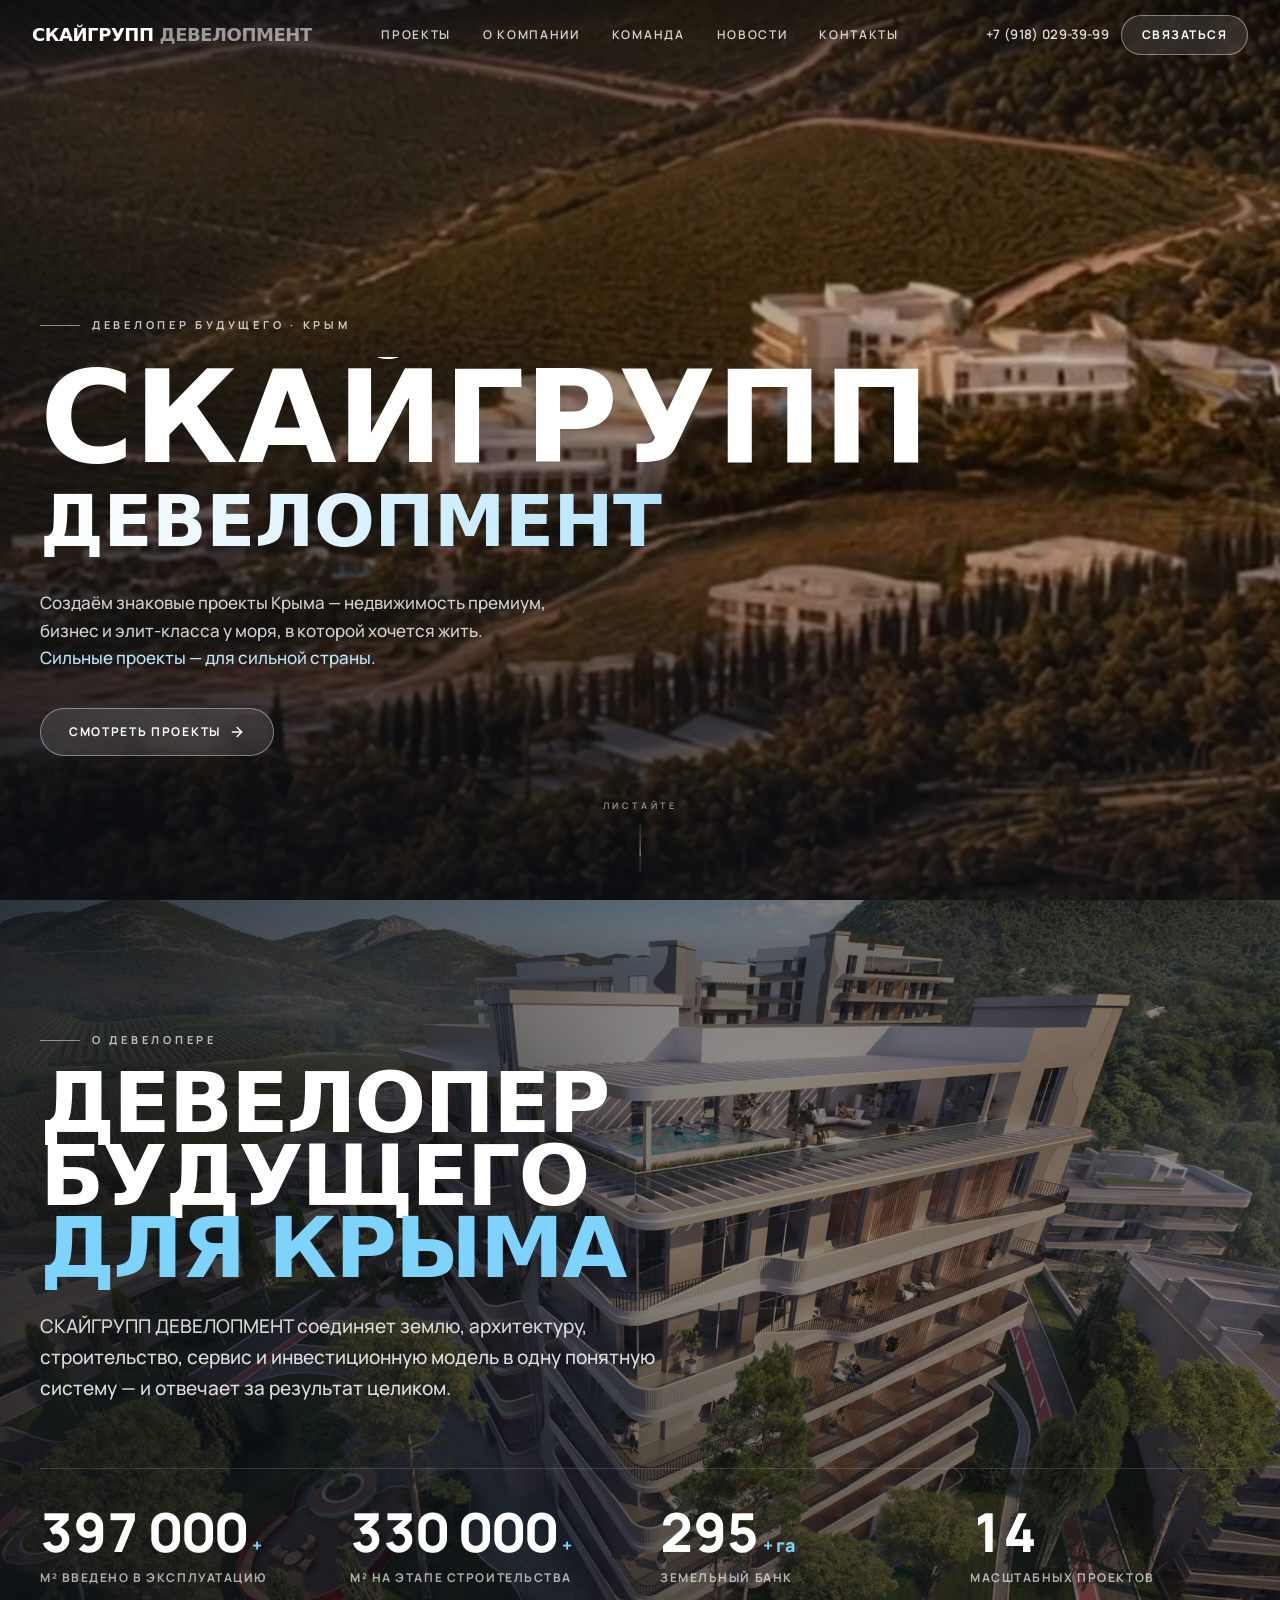
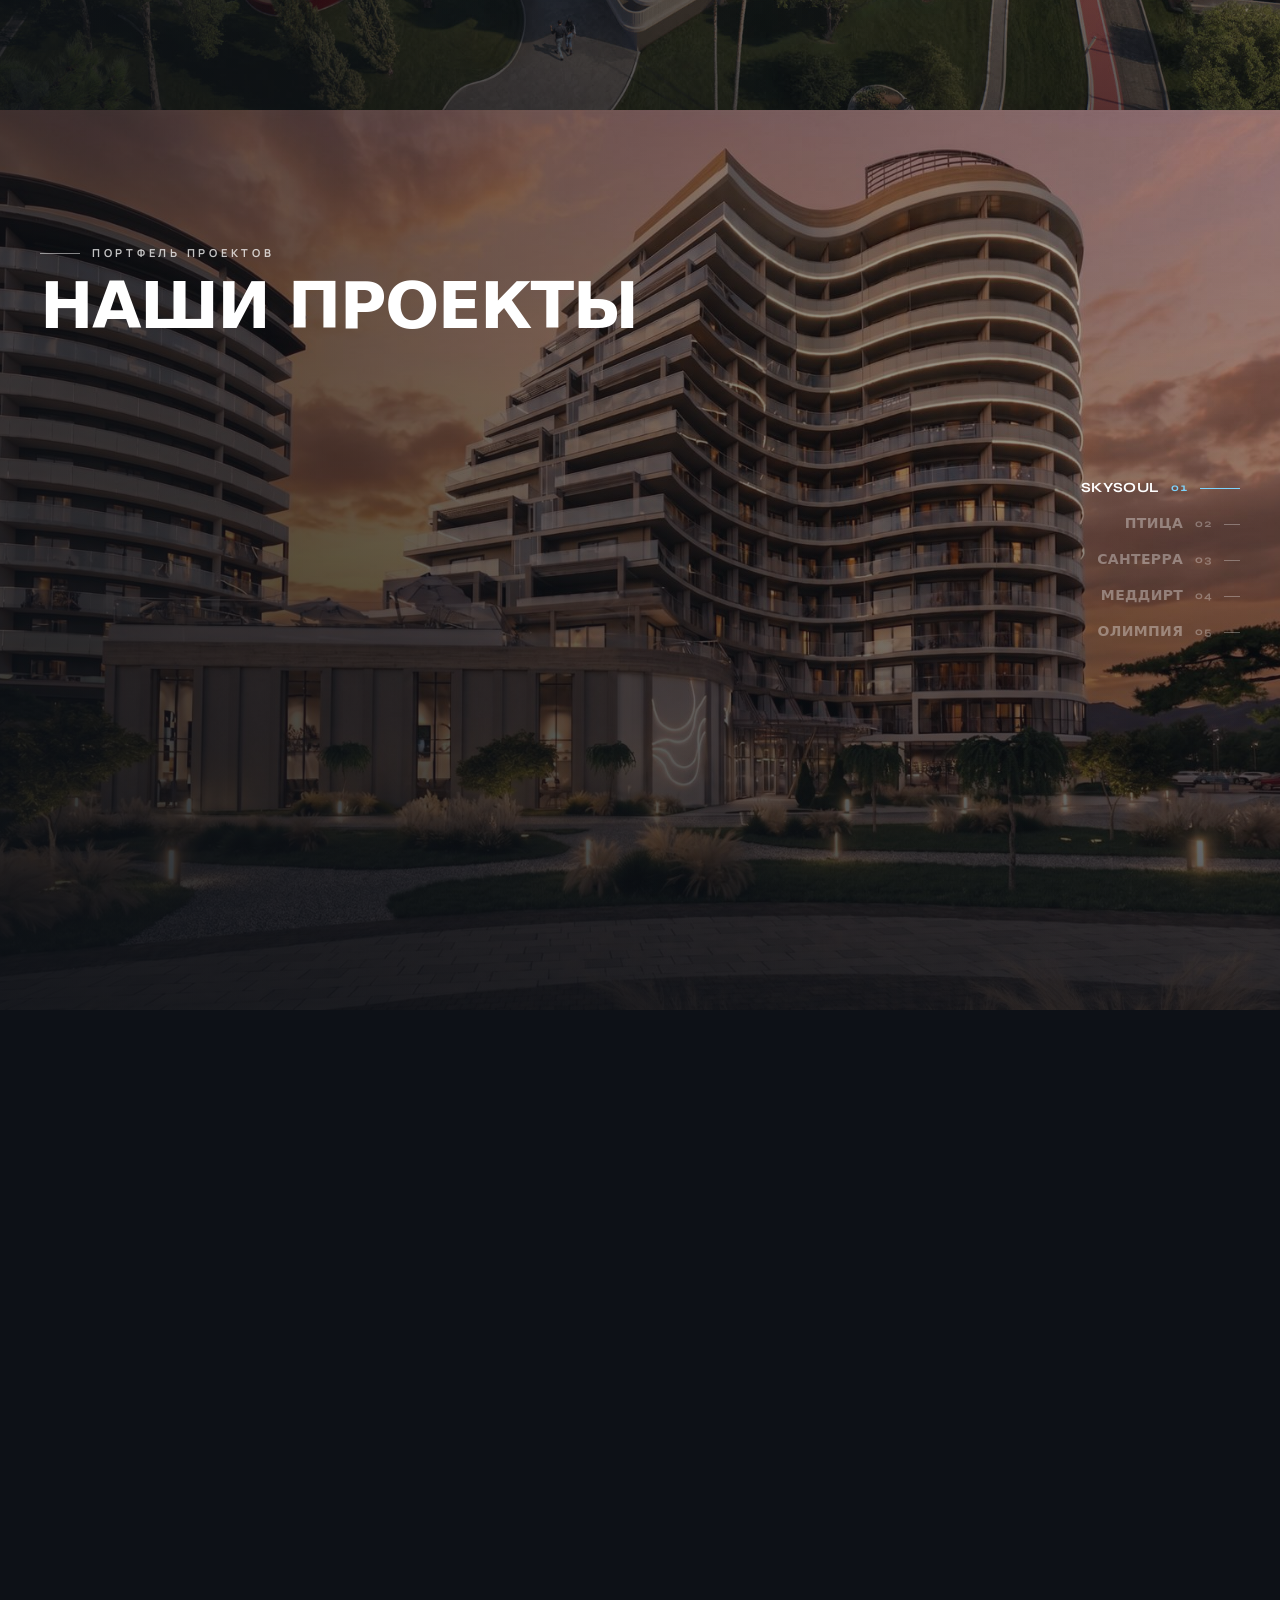
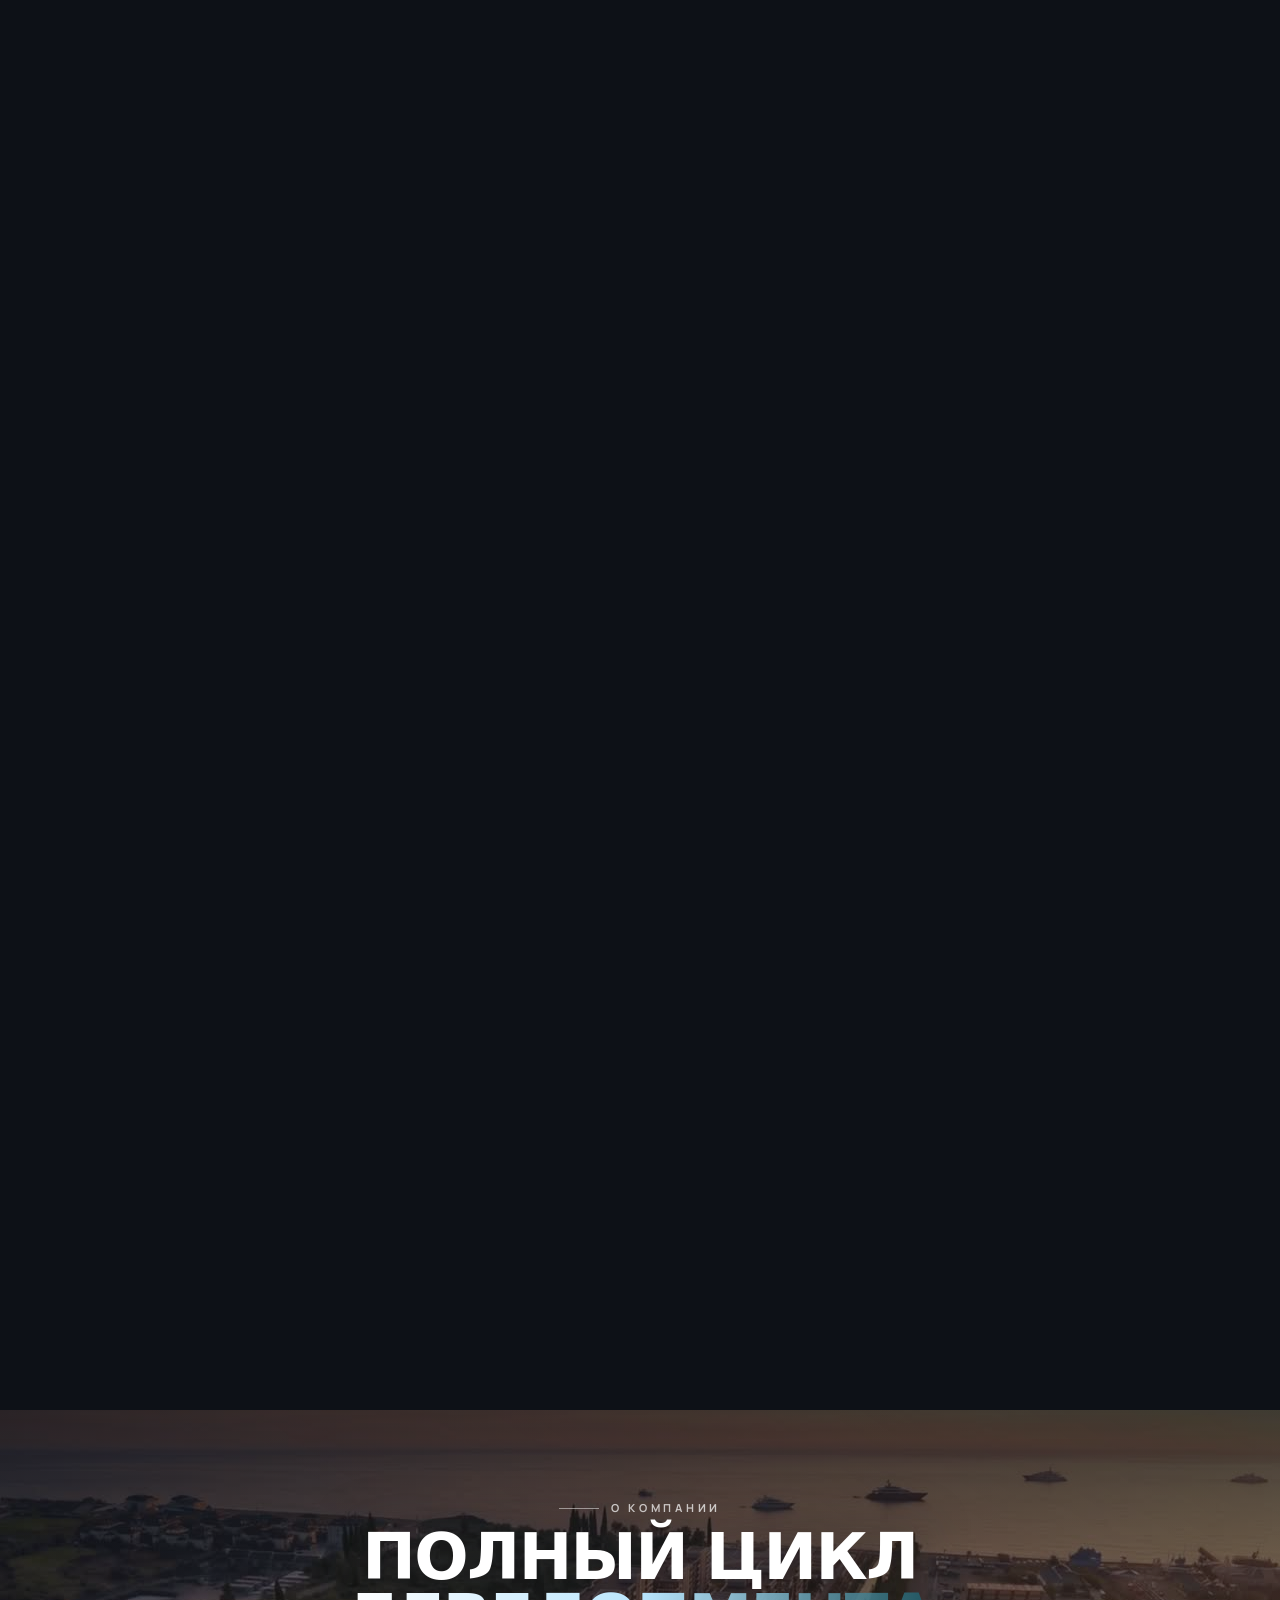
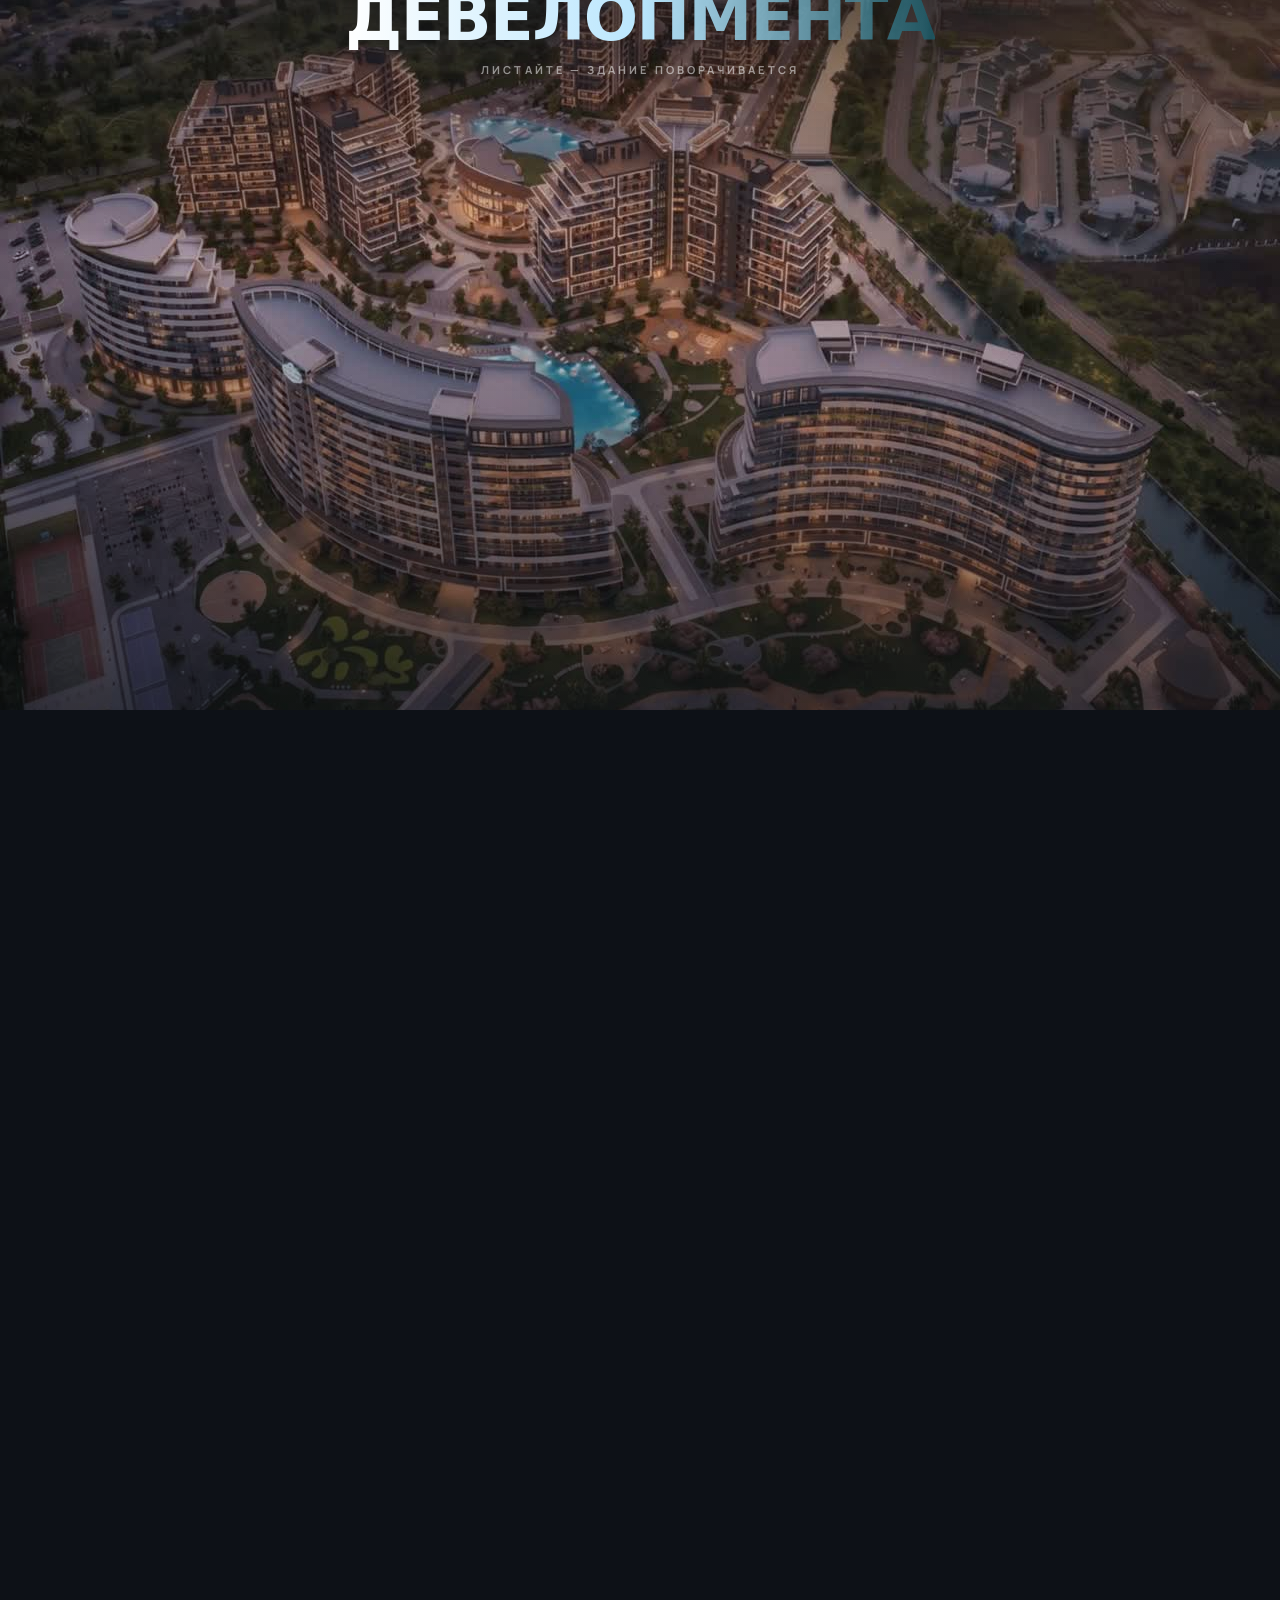
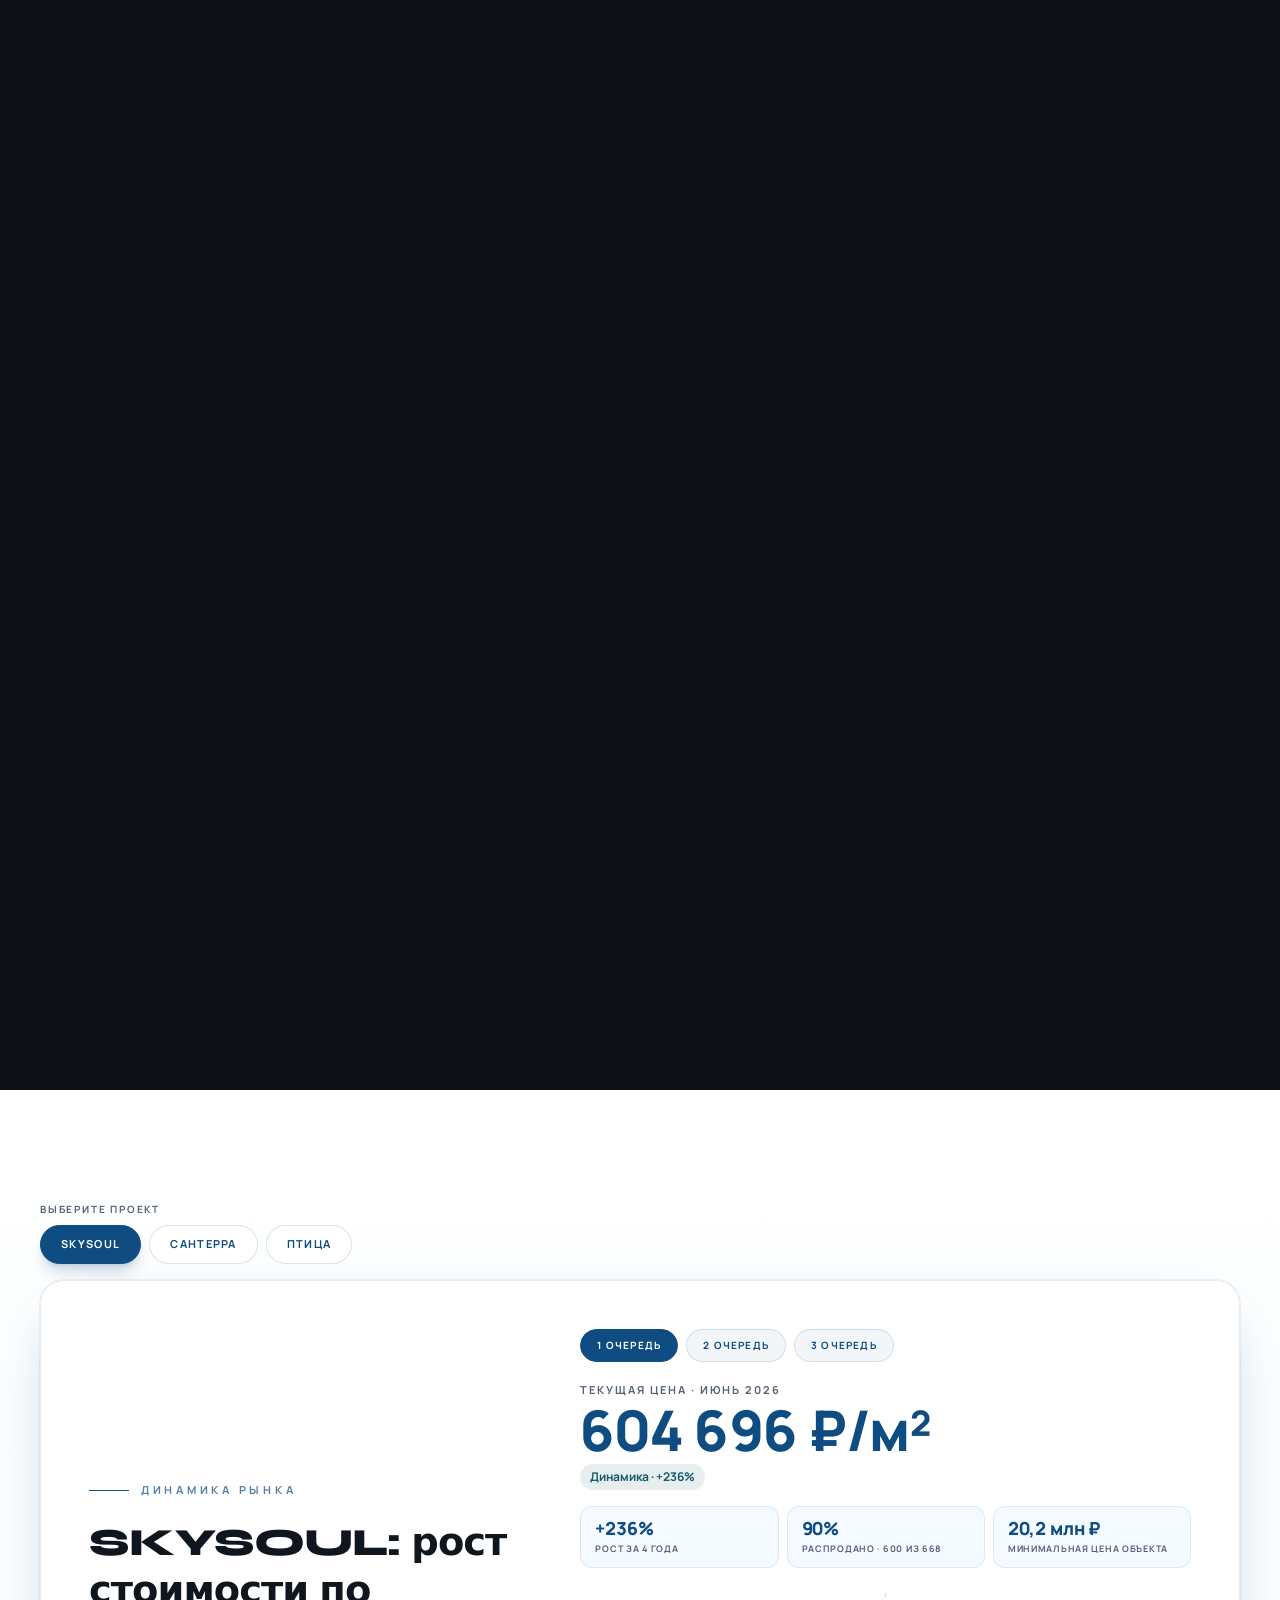
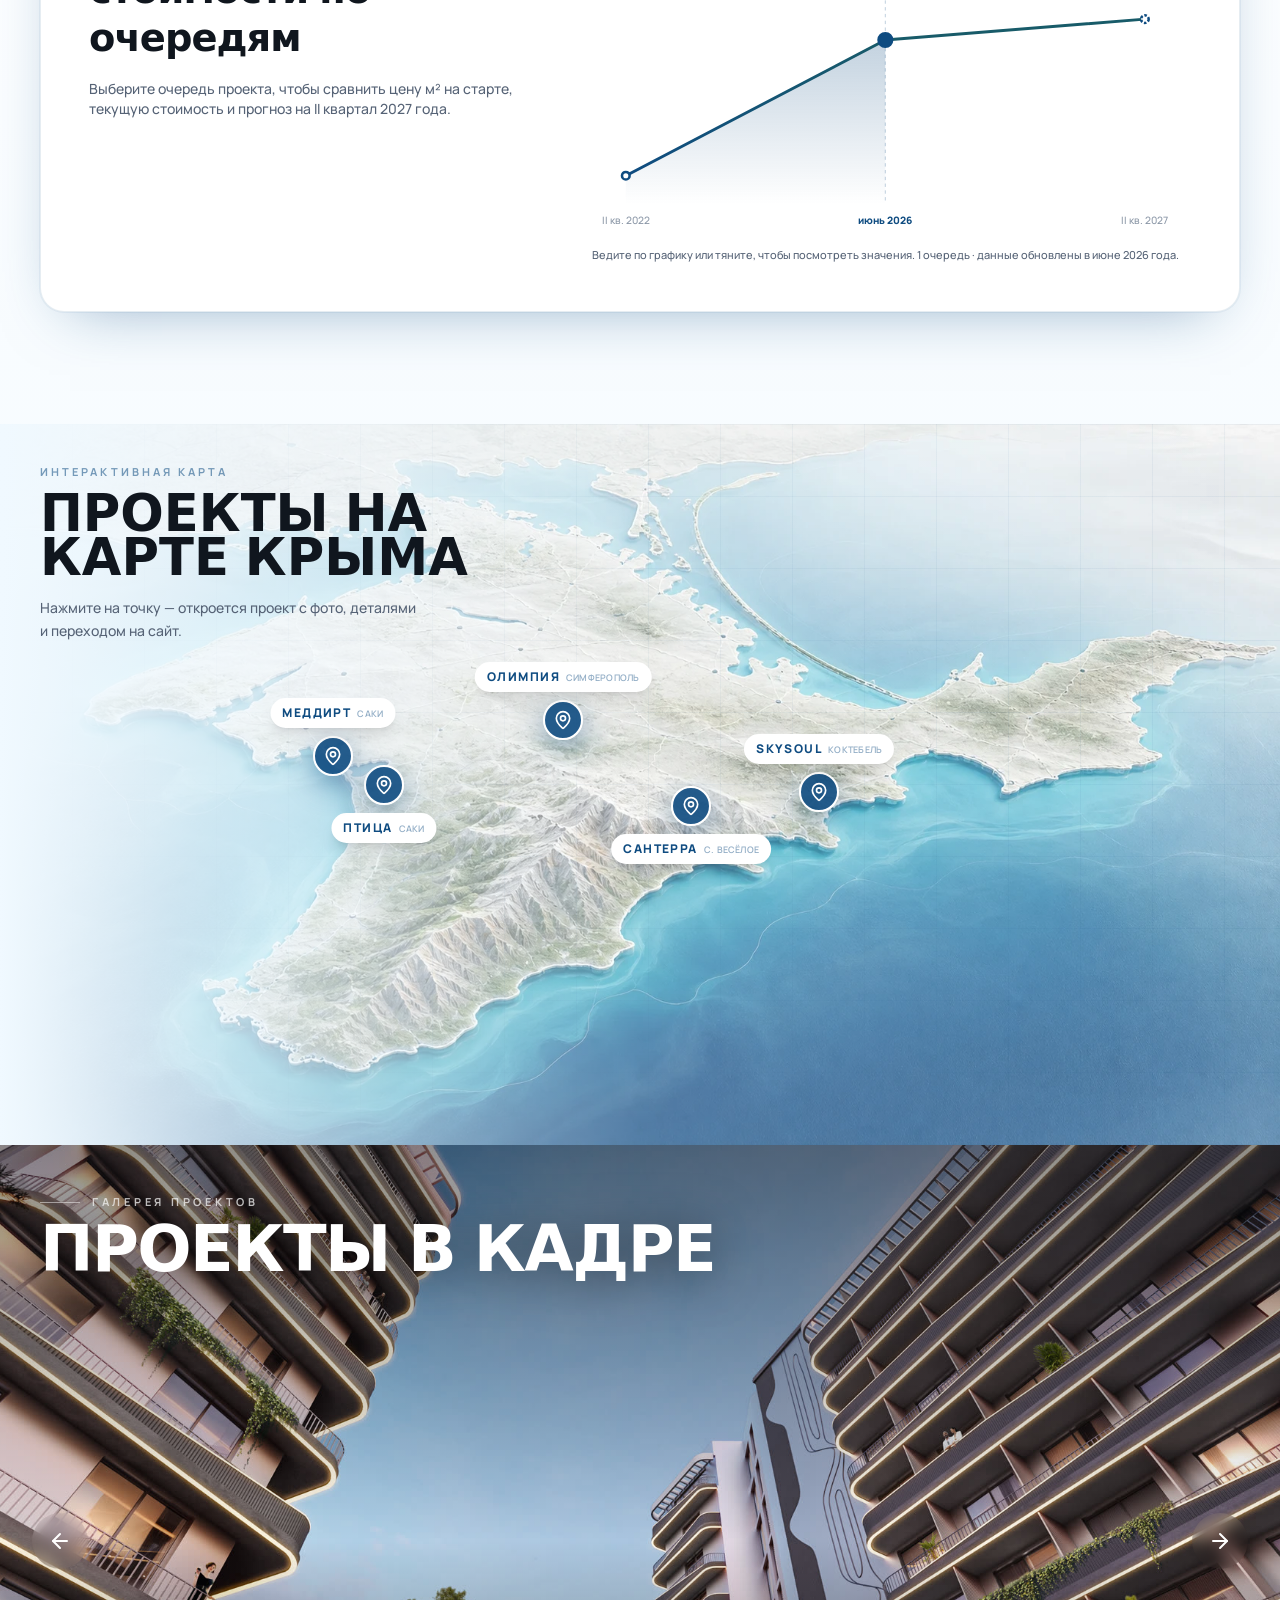
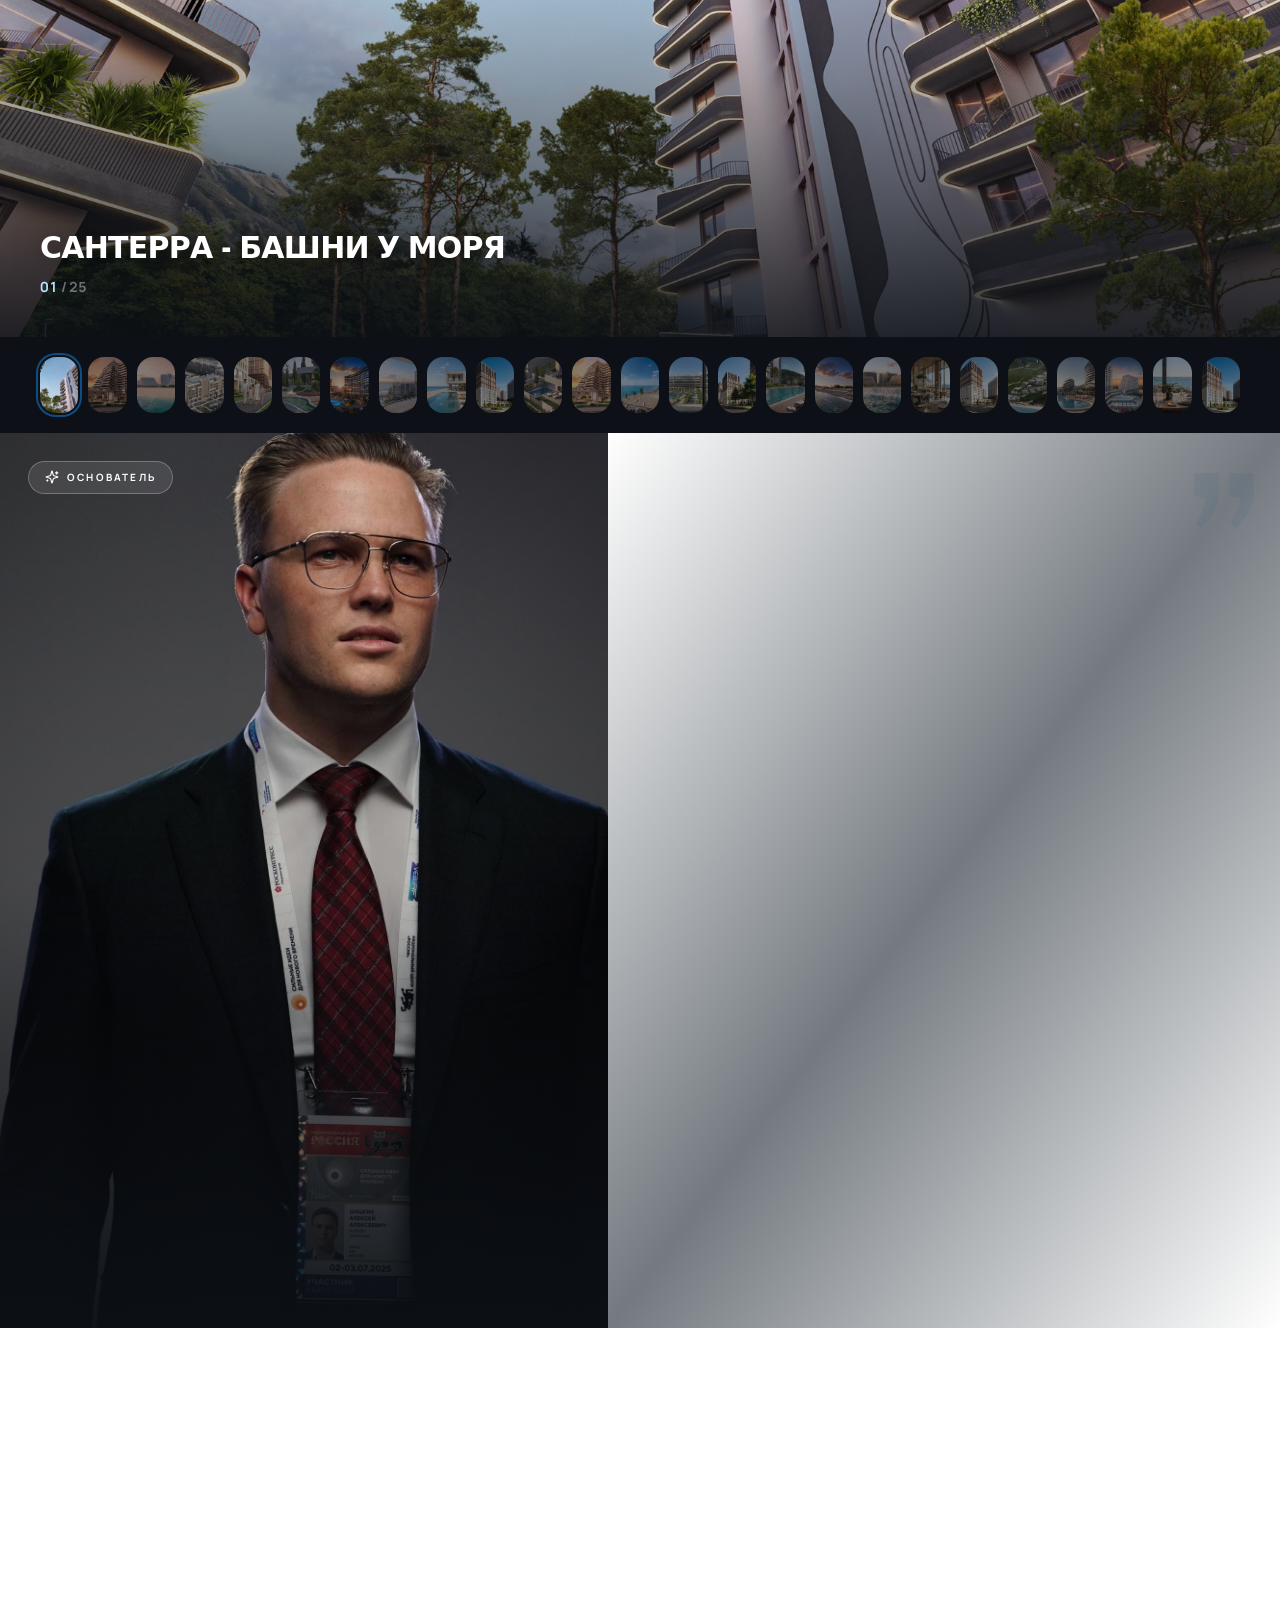
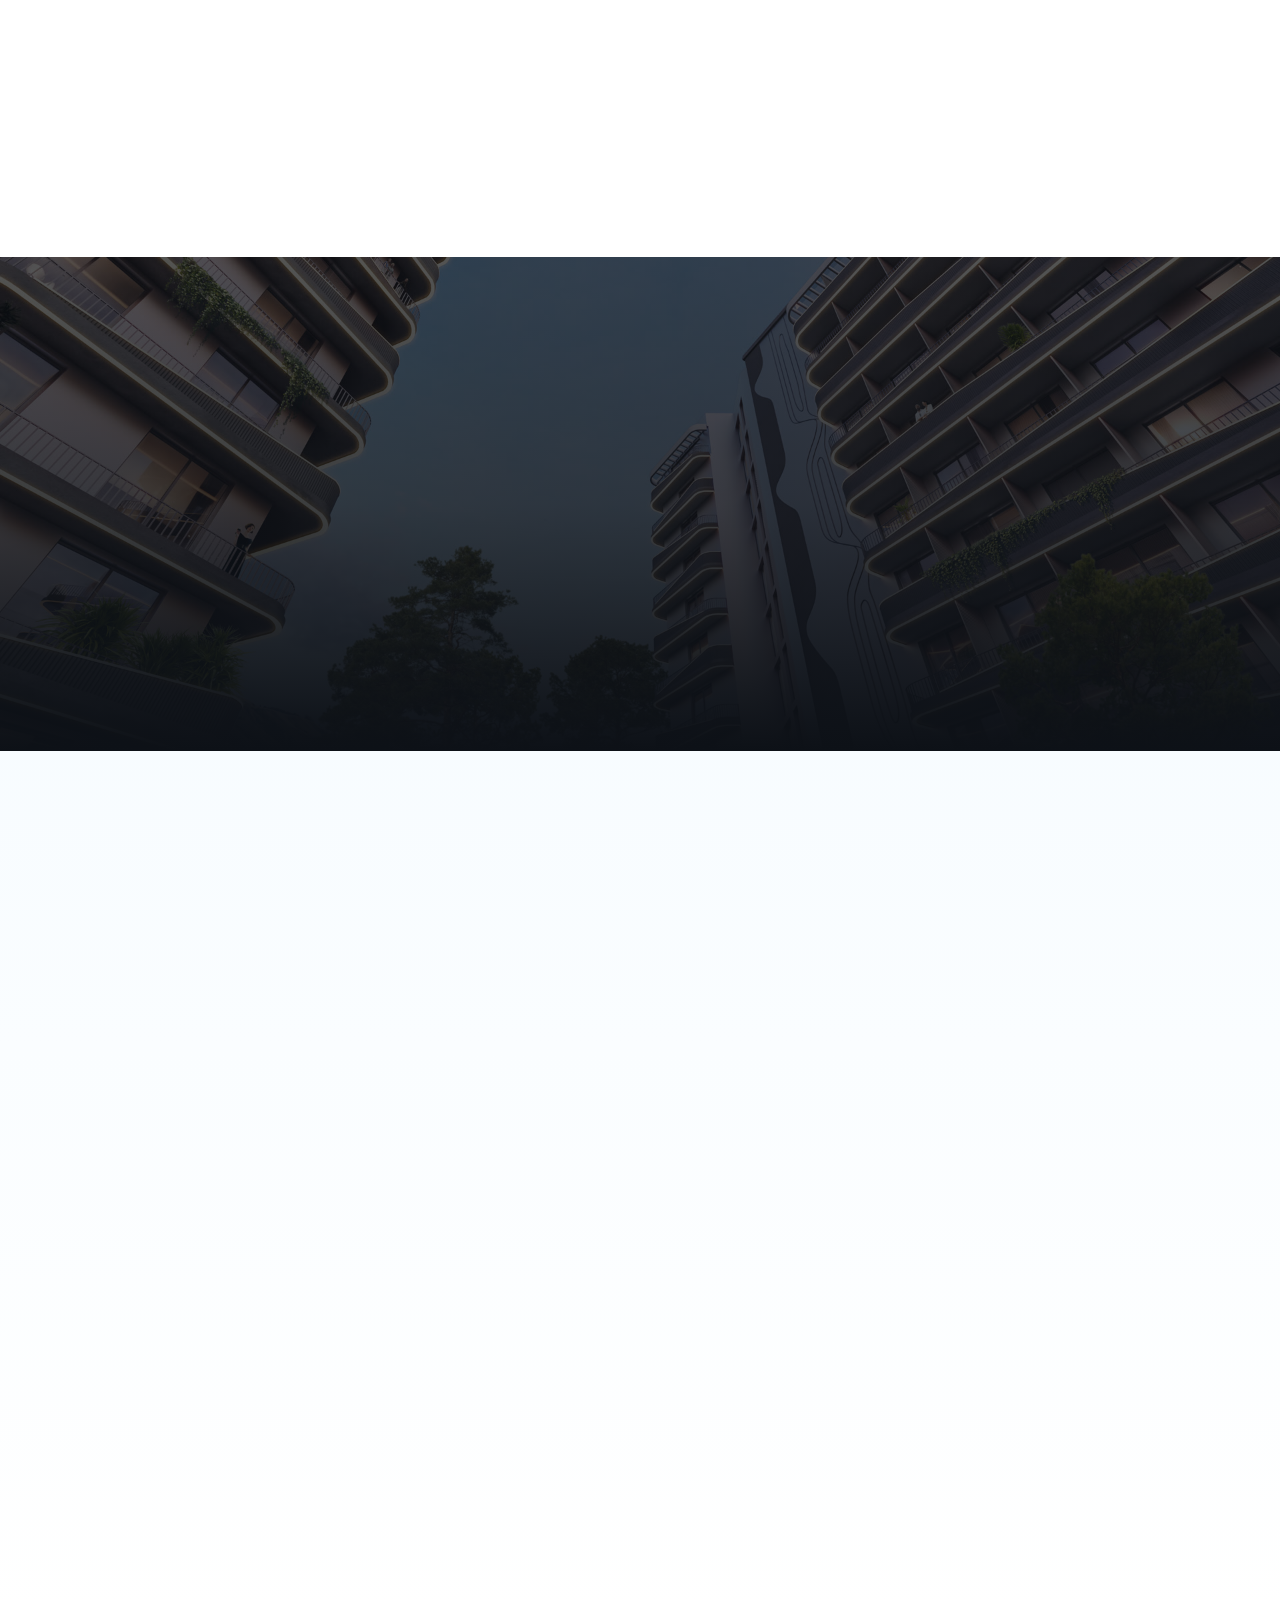
==== commit a5e33612: "Mobile fixes: portrait hero video, fullscreen gallery (no director bleed), bigger director quote, ab" ====
--- a/index.html
+++ b/index.html
@@ -12,8 +12,8 @@
       href="https://fonts.googleapis.com/css2?family=Syne:wght@600;700;800&family=Manrope:wght@300;400;500;600;700;800&display=swap"
       rel="stylesheet"
     />
-    <script type="module" crossorigin src="./assets/index-B-oCZrv-.js"></script>
-    <link rel="stylesheet" crossorigin href="./assets/index-CN3mrLTt.css">
+    <script type="module" crossorigin src="./assets/index-BgKgKPxI.js"></script>
+    <link rel="stylesheet" crossorigin href="./assets/index-BArrFpyD.css">
   </head>
   <body>
     <div id="root"></div>
--- a/assets/index-BArrFpyD.css
+++ b/assets/index-BArrFpyD.css
@@ -0,0 +1 @@
+*,:before,:after{--tw-border-spacing-x: 0;--tw-border-spacing-y: 0;--tw-translate-x: 0;--tw-translate-y: 0;--tw-rotate: 0;--tw-skew-x: 0;--tw-skew-y: 0;--tw-scale-x: 1;--tw-scale-y: 1;--tw-pan-x: ;--tw-pan-y: ;--tw-pinch-zoom: ;--tw-scroll-snap-strictness: proximity;--tw-gradient-from-position: ;--tw-gradient-via-position: ;--tw-gradient-to-position: ;--tw-ordinal: ;--tw-slashed-zero: ;--tw-numeric-figure: ;--tw-numeric-spacing: ;--tw-numeric-fraction: ;--tw-ring-inset: ;--tw-ring-offset-width: 0px;--tw-ring-offset-color: #fff;--tw-ring-color: rgb(59 130 246 / .5);--tw-ring-offset-shadow: 0 0 #0000;--tw-ring-shadow: 0 0 #0000;--tw-shadow: 0 0 #0000;--tw-shadow-colored: 0 0 #0000;--tw-blur: ;--tw-brightness: ;--tw-contrast: ;--tw-grayscale: ;--tw-hue-rotate: ;--tw-invert: ;--tw-saturate: ;--tw-sepia: ;--tw-drop-shadow: ;--tw-backdrop-blur: ;--tw-backdrop-brightness: ;--tw-backdrop-contrast: ;--tw-backdrop-grayscale: ;--tw-backdrop-hue-rotate: ;--tw-backdrop-invert: ;--tw-backdrop-opacity: ;--tw-backdrop-saturate: ;--tw-backdrop-sepia: ;--tw-contain-size: ;--tw-contain-layout: ;--tw-contain-paint: ;--tw-contain-style: }::backdrop{--tw-border-spacing-x: 0;--tw-border-spacing-y: 0;--tw-translate-x: 0;--tw-translate-y: 0;--tw-rotate: 0;--tw-skew-x: 0;--tw-skew-y: 0;--tw-scale-x: 1;--tw-scale-y: 1;--tw-pan-x: ;--tw-pan-y: ;--tw-pinch-zoom: ;--tw-scroll-snap-strictness: proximity;--tw-gradient-from-position: ;--tw-gradient-via-position: ;--tw-gradient-to-position: ;--tw-ordinal: ;--tw-slashed-zero: ;--tw-numeric-figure: ;--tw-numeric-spacing: ;--tw-numeric-fraction: ;--tw-ring-inset: ;--tw-ring-offset-width: 0px;--tw-ring-offset-color: #fff;--tw-ring-color: rgb(59 130 246 / .5);--tw-ring-offset-shadow: 0 0 #0000;--tw-ring-shadow: 0 0 #0000;--tw-shadow: 0 0 #0000;--tw-shadow-colored: 0 0 #0000;--tw-blur: ;--tw-brightness: ;--tw-contrast: ;--tw-grayscale: ;--tw-hue-rotate: ;--tw-invert: ;--tw-saturate: ;--tw-sepia: ;--tw-drop-shadow: ;--tw-backdrop-blur: ;--tw-backdrop-brightness: ;--tw-backdrop-contrast: ;--tw-backdrop-grayscale: ;--tw-backdrop-hue-rotate: ;--tw-backdrop-invert: ;--tw-backdrop-opacity: ;--tw-backdrop-saturate: ;--tw-backdrop-sepia: ;--tw-contain-size: ;--tw-contain-layout: ;--tw-contain-paint: ;--tw-contain-style: }*,:before,:after{box-sizing:border-box;border-width:0;border-style:solid;border-color:#e5e7eb}:before,:after{--tw-content: ""}html,:host{line-height:1.5;-webkit-text-size-adjust:100%;-moz-tab-size:4;-o-tab-size:4;tab-size:4;font-family:Manrope,system-ui,sans-serif;font-feature-settings:normal;font-variation-settings:normal;-webkit-tap-highlight-color:transparent}body{margin:0;line-height:inherit}hr{height:0;color:inherit;border-top-width:1px}abbr:where([title]){-webkit-text-decoration:underline dotted;text-decoration:underline dotted}h1,h2,h3,h4,h5,h6{font-size:inherit;font-weight:inherit}a{color:inherit;text-decoration:inherit}b,strong{font-weight:bolder}code,kbd,samp,pre{font-family:ui-monospace,SFMono-Regular,Menlo,Monaco,Consolas,Liberation Mono,Courier New,monospace;font-feature-settings:normal;font-variation-settings:normal;font-size:1em}small{font-size:80%}sub,sup{font-size:75%;line-height:0;position:relative;vertical-align:baseline}sub{bottom:-.25em}sup{top:-.5em}table{text-indent:0;border-color:inherit;border-collapse:collapse}button,input,optgroup,select,textarea{font-family:inherit;font-feature-settings:inherit;font-variation-settings:inherit;font-size:100%;font-weight:inherit;line-height:inherit;letter-spacing:inherit;color:inherit;margin:0;padding:0}button,select{text-transform:none}button,input:where([type=button]),input:where([type=reset]),input:where([type=submit]){-webkit-appearance:button;background-color:transparent;background-image:none}:-moz-focusring{outline:auto}:-moz-ui-invalid{box-shadow:none}progress{vertical-align:baseline}::-webkit-inner-spin-button,::-webkit-outer-spin-button{height:auto}[type=search]{-webkit-appearance:textfield;outline-offset:-2px}::-webkit-search-decoration{-webkit-appearance:none}::-webkit-file-upload-button{-webkit-appearance:button;font:inherit}summary{display:list-item}blockquote,dl,dd,h1,h2,h3,h4,h5,h6,hr,figure,p,pre{margin:0}fieldset{margin:0;padding:0}legend{padding:0}ol,ul,menu{list-style:none;margin:0;padding:0}dialog{padding:0}textarea{resize:vertical}input::-moz-placeholder,textarea::-moz-placeholder{opacity:1;color:#9ca3af}input::placeholder,textarea::placeholder{opacity:1;color:#9ca3af}button,[role=button]{cursor:pointer}:disabled{cursor:default}img,svg,video,canvas,audio,iframe,embed,object{display:block;vertical-align:middle}img,video{max-width:100%;height:auto}[hidden]:where(:not([hidden=until-found])){display:none}:root{--background: 0 0% 100%;--foreground: 213 31% 9%;--card: 0 0% 100%;--card-foreground: 213 31% 9%;--popover: 0 0% 100%;--popover-foreground: 213 31% 9%;--primary: 208 79% 28%;--primary-foreground: 0 0% 100%;--secondary: 205 40% 96%;--secondary-foreground: 213 31% 12%;--muted: 210 40% 96%;--muted-foreground: 215 16% 40%;--accent: 188 63% 25%;--accent-foreground: 0 0% 100%;--destructive: 0 72% 51%;--destructive-foreground: 0 0% 100%;--border: 213 27% 88%;--input: 213 27% 88%;--ring: 208 79% 28%;--radius: 1rem}*{border-color:hsl(var(--border))}html{-webkit-text-size-adjust:100%}body{background-color:hsl(var(--background));font-family:Manrope,system-ui,sans-serif;color:hsl(var(--foreground));-moz-osx-font-smoothing:grayscale;overflow-x:hidden;-webkit-font-smoothing:antialiased;text-rendering:optimizeLegibility}::-moz-selection{background:#0f4c81;color:#fff}::selection{background:#0f4c81;color:#fff}::-webkit-scrollbar{width:10px}::-webkit-scrollbar-track{background:#eef4fa}::-webkit-scrollbar-thumb{background:linear-gradient(#0f4c81,#185b69);border-radius:999px;border:2px solid #eef4fa}.sr-only{position:absolute;width:1px;height:1px;padding:0;margin:-1px;overflow:hidden;clip:rect(0,0,0,0);white-space:nowrap;border-width:0}.pointer-events-none{pointer-events:none}.visible{visibility:visible}.fixed{position:fixed}.absolute{position:absolute}.relative{position:relative}.sticky{position:sticky}.-inset-5{top:-1.25rem;right:-1.25rem;bottom:-1.25rem;left:-1.25rem}.-inset-8{top:-2rem;right:-2rem;bottom:-2rem;left:-2rem}.inset-0{top:0;right:0;bottom:0;left:0}.inset-\[1px\]{top:1px;right:1px;bottom:1px;left:1px}.inset-x-0{left:0;right:0}.-left-20{left:-5rem}.-left-40{left:-10rem}.-right-16{right:-4rem}.-right-24{right:-6rem}.-right-32{right:-8rem}.-right-4{right:-1rem}.-top-16{top:-4rem}.-top-20{top:-5rem}.-top-32{top:-8rem}.bottom-0{bottom:0}.bottom-4{bottom:1rem}.bottom-6{bottom:1.5rem}.bottom-7{bottom:1.75rem}.bottom-8{bottom:2rem}.bottom-\[10\%\]{bottom:10%}.bottom-\[10vh\]{bottom:10vh}.bottom-full{bottom:100%}.left-0{left:0}.left-1\/2{left:50%}.left-10{left:2.5rem}.left-4{left:1rem}.left-5{left:1.25rem}.left-6{left:1.5rem}.left-7{left:1.75rem}.left-8{left:2rem}.right-0{right:0}.right-3{right:.75rem}.right-4{right:1rem}.right-5{right:1.25rem}.right-6{right:1.5rem}.right-8{right:2rem}.right-\[-20\%\]{right:-20%}.right-\[1\%\]{right:1%}.top-0{top:0}.top-1\/2{top:50%}.top-10{top:2.5rem}.top-3{top:.75rem}.top-4{top:1rem}.top-5{top:1.25rem}.top-7{top:1.75rem}.top-\[-12\%\]{top:-12%}.top-\[14vh\]{top:14vh}.top-\[24\%\]{top:24%}.top-\[9\%\]{top:9%}.top-full{top:100%}.isolate{isolation:isolate}.-z-10{z-index:-10}.z-0{z-index:0}.z-10{z-index:10}.z-20{z-index:20}.z-50{z-index:50}.z-\[11\]{z-index:11}.z-\[1\]{z-index:1}.z-\[200\]{z-index:200}.z-\[280\]{z-index:280}.z-\[300\]{z-index:300}.z-\[9998\]{z-index:9998}.z-\[9999\]{z-index:9999}.order-1{order:1}.order-2{order:2}.m-\[1px\]{margin:1px}.mx-auto{margin-left:auto;margin-right:auto}.my-auto{margin-top:auto;margin-bottom:auto}.-mt-4{margin-top:-1rem}.mb-1\.5{margin-bottom:.375rem}.mb-10{margin-bottom:2.5rem}.mb-12{margin-bottom:3rem}.mb-14{margin-bottom:3.5rem}.mb-2{margin-bottom:.5rem}.mb-3{margin-bottom:.75rem}.mb-4{margin-bottom:1rem}.mb-5{margin-bottom:1.25rem}.mb-9{margin-bottom:2.25rem}.ml-0\.5{margin-left:.125rem}.ml-1{margin-left:.25rem}.ml-auto{margin-left:auto}.mt-1{margin-top:.25rem}.mt-1\.5{margin-top:.375rem}.mt-10{margin-top:2.5rem}.mt-12{margin-top:3rem}.mt-14{margin-top:3.5rem}.mt-2{margin-top:.5rem}.mt-3{margin-top:.75rem}.mt-4{margin-top:1rem}.mt-5{margin-top:1.25rem}.mt-6{margin-top:1.5rem}.mt-7{margin-top:1.75rem}.mt-8{margin-top:2rem}.mt-9{margin-top:2.25rem}.mt-auto{margin-top:auto}.block{display:block}.inline-block{display:inline-block}.inline{display:inline}.flex{display:flex}.inline-flex{display:inline-flex}.grid{display:grid}.inline-grid{display:inline-grid}.hidden{display:none}.aspect-\[16\/10\]{aspect-ratio:16/10}.aspect-\[16\/9\]{aspect-ratio:16/9}.aspect-\[4\/3\]{aspect-ratio:4/3}.aspect-\[4\/4\.6\]{aspect-ratio:4/4.6}.aspect-\[4\/5\]{aspect-ratio:4/5}.size-4{width:1rem;height:1rem}.size-9{width:2.25rem;height:2.25rem}.h-0{height:0px}.h-1{height:.25rem}.h-1\.5{height:.375rem}.h-1\/2{height:50%}.h-1\/3{height:33.333333%}.h-10{height:2.5rem}.h-11{height:2.75rem}.h-12{height:3rem}.h-14{height:3.5rem}.h-16{height:4rem}.h-2{height:.5rem}.h-20{height:5rem}.h-3\.5{height:.875rem}.h-4{height:1rem}.h-5{height:1.25rem}.h-52{height:13rem}.h-56{height:14rem}.h-6{height:1.5rem}.h-7{height:1.75rem}.h-8{height:2rem}.h-80{height:20rem}.h-9{height:2.25rem}.h-96{height:24rem}.h-\[100dvh\]{height:100dvh}.h-\[120\%\]{height:120%}.h-\[150\%\]{height:150%}.h-\[169\%\]{height:169%}.h-\[28rem\]{height:28rem}.h-\[320px\]{height:320px}.h-\[320vh\]{height:320vh}.h-\[400px\]{height:400px}.h-\[420px\]{height:420px}.h-\[440vh\]{height:440vh}.h-\[60vh\]{height:60vh}.h-\[620px\]{height:620px}.h-\[70px\]{height:70px}.h-\[720px\]{height:720px}.h-\[72svh\]{height:72svh}.h-\[88px\]{height:88px}.h-\[calc\(100dvh-2rem\)\]{height:calc(100dvh - 2rem)}.h-full{height:100%}.h-px{height:1px}.h-screen{height:100vh}.max-h-0{max-height:0px}.max-h-\[680px\]{max-height:680px}.max-h-\[760px\]{max-height:760px}.max-h-\[86vh\]{max-height:86vh}.max-h-\[90vh\]{max-height:90vh}.max-h-full{max-height:100%}.min-h-0{min-height:0px}.min-h-\[340px\]{min-height:340px}.min-h-\[560px\]{min-height:560px}.min-h-\[600px\]{min-height:600px}.min-h-\[640px\]{min-height:640px}.min-h-\[64vh\]{min-height:64vh}.min-h-\[78vh\]{min-height:78vh}.min-h-\[90vh\]{min-height:90vh}.min-h-screen{min-height:100vh}.w-0{width:0px}.w-1\.5{width:.375rem}.w-10{width:2.5rem}.w-11{width:2.75rem}.w-12{width:3rem}.w-14{width:3.5rem}.w-16{width:4rem}.w-2{width:.5rem}.w-20{width:5rem}.w-3\.5{width:.875rem}.w-4{width:1rem}.w-5{width:1.25rem}.w-52{width:13rem}.w-6{width:1.5rem}.w-7{width:1.75rem}.w-8{width:2rem}.w-9{width:2.25rem}.w-96{width:24rem}.w-\[1100px\]{width:1100px}.w-\[138\%\]{width:138%}.w-\[28rem\]{width:28rem}.w-\[60vh\]{width:60vh}.w-\[720px\]{width:720px}.w-\[80vw\]{width:80vw}.w-\[min\(380px\,calc\(100\%-2rem\)\)\]{width:min(380px,calc(100% - 2rem))}.w-auto{width:auto}.w-full{width:100%}.w-max{width:-moz-max-content;width:max-content}.w-px{width:1px}.min-w-0{min-width:0px}.max-w-2xl{max-width:42rem}.max-w-3xl{max-width:48rem}.max-w-4xl{max-width:56rem}.max-w-\[1320px\]{max-width:1320px}.max-w-\[1360px\]{max-width:1360px}.max-w-\[1400px\]{max-width:1400px}.max-w-\[1500px\]{max-width:1500px}.max-w-\[1680px\]{max-width:1680px}.max-w-\[420px\]{max-width:420px}.max-w-\[85\%\]{max-width:85%}.max-w-\[94vw\]{max-width:94vw}.max-w-full{max-width:100%}.max-w-lg{max-width:32rem}.max-w-md{max-width:28rem}.max-w-sm{max-width:24rem}.max-w-xl{max-width:36rem}.max-w-xs{max-width:20rem}.flex-1{flex:1 1 0%}.shrink-0{flex-shrink:0}.origin-center{transform-origin:center}.origin-left{transform-origin:left}.-translate-x-1\/2{--tw-translate-x: -50%;transform:translate(var(--tw-translate-x),var(--tw-translate-y)) rotate(var(--tw-rotate)) skew(var(--tw-skew-x)) skewY(var(--tw-skew-y)) scaleX(var(--tw-scale-x)) scaleY(var(--tw-scale-y))}.-translate-y-1\/2{--tw-translate-y: -50%;transform:translate(var(--tw-translate-x),var(--tw-translate-y)) rotate(var(--tw-rotate)) skew(var(--tw-skew-x)) skewY(var(--tw-skew-y)) scaleX(var(--tw-scale-x)) scaleY(var(--tw-scale-y))}.translate-y-0{--tw-translate-y: 0px;transform:translate(var(--tw-translate-x),var(--tw-translate-y)) rotate(var(--tw-rotate)) skew(var(--tw-skew-x)) skewY(var(--tw-skew-y)) scaleX(var(--tw-scale-x)) scaleY(var(--tw-scale-y))}.translate-y-2{--tw-translate-y: .5rem;transform:translate(var(--tw-translate-x),var(--tw-translate-y)) rotate(var(--tw-rotate)) skew(var(--tw-skew-x)) skewY(var(--tw-skew-y)) scaleX(var(--tw-scale-x)) scaleY(var(--tw-scale-y))}.rotate-180{--tw-rotate: 180deg;transform:translate(var(--tw-translate-x),var(--tw-translate-y)) rotate(var(--tw-rotate)) skew(var(--tw-skew-x)) skewY(var(--tw-skew-y)) scaleX(var(--tw-scale-x)) scaleY(var(--tw-scale-y))}.rotate-90{--tw-rotate: 90deg;transform:translate(var(--tw-translate-x),var(--tw-translate-y)) rotate(var(--tw-rotate)) skew(var(--tw-skew-x)) skewY(var(--tw-skew-y)) scaleX(var(--tw-scale-x)) scaleY(var(--tw-scale-y))}.scale-110{--tw-scale-x: 1.1;--tw-scale-y: 1.1;transform:translate(var(--tw-translate-x),var(--tw-translate-y)) rotate(var(--tw-rotate)) skew(var(--tw-skew-x)) skewY(var(--tw-skew-y)) scaleX(var(--tw-scale-x)) scaleY(var(--tw-scale-y))}.transform{transform:translate(var(--tw-translate-x),var(--tw-translate-y)) rotate(var(--tw-rotate)) skew(var(--tw-skew-x)) skewY(var(--tw-skew-y)) scaleX(var(--tw-scale-x)) scaleY(var(--tw-scale-y))}.transform-gpu{transform:translate3d(var(--tw-translate-x),var(--tw-translate-y),0) rotate(var(--tw-rotate)) skew(var(--tw-skew-x)) skewY(var(--tw-skew-y)) scaleX(var(--tw-scale-x)) scaleY(var(--tw-scale-y))}@keyframes ping{75%,to{transform:scale(2);opacity:0}}.animate-ping{animation:ping 1s cubic-bezier(0,0,.2,1) infinite}@keyframes spotlight{0%{opacity:0;transform:translate(-72%,-62%) scale(.5)}to{opacity:1;transform:translate(-50%,-40%) scale(1)}}.animate-spotlight{animation:spotlight 2s ease .75s 1 forwards}.cursor-grab{cursor:grab}.cursor-pointer{cursor:pointer}.touch-none{touch-action:none}.touch-pan-x{--tw-pan-x: pan-x;touch-action:var(--tw-pan-x) var(--tw-pan-y) var(--tw-pinch-zoom)}.touch-pan-y{--tw-pan-y: pan-y;touch-action:var(--tw-pan-x) var(--tw-pan-y) var(--tw-pinch-zoom)}.select-none{-webkit-user-select:none;-moz-user-select:none;user-select:none}.resize{resize:both}.columns-2{-moz-columns:2;columns:2}.break-inside-avoid{-moz-column-break-inside:avoid;break-inside:avoid}.auto-rows-\[200px\]{grid-auto-rows:200px}.grid-cols-2{grid-template-columns:repeat(2,minmax(0,1fr))}.grid-cols-4{grid-template-columns:repeat(4,minmax(0,1fr))}.grid-rows-\[14rem_minmax\(0\,1fr\)\]{grid-template-rows:14rem minmax(0,1fr)}.flex-col{flex-direction:column}.flex-wrap{flex-wrap:wrap}.place-items-center{place-items:center}.content-between{align-content:space-between}.items-start{align-items:flex-start}.items-end{align-items:flex-end}.items-center{align-items:center}.items-baseline{align-items:baseline}.items-stretch{align-items:stretch}.justify-end{justify-content:flex-end}.justify-center{justify-content:center}.justify-between{justify-content:space-between}.gap-1{gap:.25rem}.gap-1\.5{gap:.375rem}.gap-10{gap:2.5rem}.gap-12{gap:3rem}.gap-2{gap:.5rem}.gap-2\.5{gap:.625rem}.gap-3{gap:.75rem}.gap-3\.5{gap:.875rem}.gap-4{gap:1rem}.gap-5{gap:1.25rem}.gap-6{gap:1.5rem}.gap-8{gap:2rem}.gap-px{gap:1px}.gap-x-6{-moz-column-gap:1.5rem;column-gap:1.5rem}.gap-y-9{row-gap:2.25rem}.space-y-1\.5>:not([hidden])~:not([hidden]){--tw-space-y-reverse: 0;margin-top:calc(.375rem * calc(1 - var(--tw-space-y-reverse)));margin-bottom:calc(.375rem * var(--tw-space-y-reverse))}.space-y-3>:not([hidden])~:not([hidden]){--tw-space-y-reverse: 0;margin-top:calc(.75rem * calc(1 - var(--tw-space-y-reverse)));margin-bottom:calc(.75rem * var(--tw-space-y-reverse))}.space-y-4>:not([hidden])~:not([hidden]){--tw-space-y-reverse: 0;margin-top:calc(1rem * calc(1 - var(--tw-space-y-reverse)));margin-bottom:calc(1rem * var(--tw-space-y-reverse))}.space-y-8>:not([hidden])~:not([hidden]){--tw-space-y-reverse: 0;margin-top:calc(2rem * calc(1 - var(--tw-space-y-reverse)));margin-bottom:calc(2rem * var(--tw-space-y-reverse))}.overflow-auto{overflow:auto}.overflow-hidden{overflow:hidden}.overflow-y-auto{overflow-y:auto}.overscroll-contain{overscroll-behavior:contain}.whitespace-nowrap{white-space:nowrap}.rounded-2xl{border-radius:1rem}.rounded-3xl{border-radius:1.5rem}.rounded-\[1\.6rem\]{border-radius:1.6rem}.rounded-\[2\.25rem\]{border-radius:2.25rem}.rounded-\[2\.2rem\]{border-radius:2.2rem}.rounded-\[2\.5rem\]{border-radius:2.5rem}.rounded-\[2rem\]{border-radius:2rem}.rounded-\[3rem\]{border-radius:3rem}.rounded-full{border-radius:9999px}.rounded-lg{border-radius:var(--radius)}.rounded-md{border-radius:calc(var(--radius) - 2px)}.rounded-xl{border-radius:.75rem}.border{border-width:1px}.border-2{border-width:2px}.border-y{border-top-width:1px;border-bottom-width:1px}.border-b{border-bottom-width:1px}.border-b-2{border-bottom-width:2px}.border-t{border-top-width:1px}.border-brand-blue{--tw-border-opacity: 1;border-color:rgb(15 76 129 / var(--tw-border-opacity, 1))}.border-brand-blue\/10{border-color:#0f4c811a}.border-brand-blue\/15{border-color:#0f4c8126}.border-brand-blue\/20{border-color:#0f4c8133}.border-brand-blue\/25{border-color:#0f4c8140}.border-input{border-color:hsl(var(--input))}.border-white{--tw-border-opacity: 1;border-color:rgb(255 255 255 / var(--tw-border-opacity, 1))}.border-white\/10{border-color:#ffffff1a}.border-white\/15{border-color:#ffffff26}.border-white\/20{border-color:#fff3}.border-white\/25{border-color:#ffffff40}.border-white\/30{border-color:#ffffff4d}.border-white\/40{border-color:#fff6}.border-white\/60{border-color:#fff9}.border-zinc-950\/40{border-color:#09090b66}.bg-background{background-color:hsl(var(--background))}.bg-brand-blue{--tw-bg-opacity: 1;background-color:rgb(15 76 129 / var(--tw-bg-opacity, 1))}.bg-brand-blue\/10{background-color:#0f4c811a}.bg-brand-blue\/20{background-color:#0f4c8133}.bg-brand-blue\/25{background-color:#0f4c8140}.bg-brand-blue\/5{background-color:#0f4c810d}.bg-brand-blue\/80{background-color:#0f4c81cc}.bg-brand-blue\/90{background-color:#0f4c81e6}.bg-brand-ink{--tw-bg-opacity: 1;background-color:rgb(13 17 23 / var(--tw-bg-opacity, 1))}.bg-brand-ink\/50{background-color:#0d111780}.bg-brand-ink\/55{background-color:#0d11178c}.bg-brand-teal\/10{background-color:#185b691a}.bg-brand-teal\/20{background-color:#185b6933}.bg-card{background-color:hsl(var(--card))}.bg-destructive{background-color:hsl(var(--destructive))}.bg-primary{background-color:hsl(var(--primary))}.bg-secondary{background-color:hsl(var(--secondary))}.bg-sky-300{--tw-bg-opacity: 1;background-color:rgb(125 211 252 / var(--tw-bg-opacity, 1))}.bg-sky-50{--tw-bg-opacity: 1;background-color:rgb(240 249 255 / var(--tw-bg-opacity, 1))}.bg-sky-50\/60{background-color:#f0f9ff99}.bg-sky-50\/75{background-color:#f0f9ffbf}.bg-transparent{background-color:transparent}.bg-white{--tw-bg-opacity: 1;background-color:rgb(255 255 255 / var(--tw-bg-opacity, 1))}.bg-white\/10{background-color:#ffffff1a}.bg-white\/15{background-color:#ffffff26}.bg-white\/20{background-color:#fff3}.bg-white\/30{background-color:#ffffff4d}.bg-white\/40{background-color:#fff6}.bg-white\/50{background-color:#ffffff80}.bg-white\/80{background-color:#fffc}.bg-white\/85{background-color:#ffffffd9}.bg-white\/90{background-color:#ffffffe6}.bg-white\/95{background-color:#fffffff2}.bg-\[linear-gradient\(90deg\,rgba\(15\,76\,129\,0\.05\)_1px\,transparent_1px\)\,linear-gradient\(rgba\(15\,76\,129\,0\.05\)_1px\,transparent_1px\)\]{background-image:linear-gradient(90deg,rgba(15,76,129,.05) 1px,transparent 1px),linear-gradient(rgba(15,76,129,.05) 1px,transparent 1px)}.bg-gradient-to-b{background-image:linear-gradient(to bottom,var(--tw-gradient-stops))}.bg-gradient-to-br{background-image:linear-gradient(to bottom right,var(--tw-gradient-stops))}.bg-gradient-to-r{background-image:linear-gradient(to right,var(--tw-gradient-stops))}.bg-gradient-to-t{background-image:linear-gradient(to top,var(--tw-gradient-stops))}.bg-gradient-to-tr{background-image:linear-gradient(to top right,var(--tw-gradient-stops))}.from-\[\#000\]{--tw-gradient-from: #000 var(--tw-gradient-from-position);--tw-gradient-to: rgb(0 0 0 / 0) var(--tw-gradient-to-position);--tw-gradient-stops: var(--tw-gradient-from), var(--tw-gradient-to)}.from-\[\#005A43\]{--tw-gradient-from: #005A43 var(--tw-gradient-from-position);--tw-gradient-to: rgb(0 90 67 / 0) var(--tw-gradient-to-position);--tw-gradient-stops: var(--tw-gradient-from), var(--tw-gradient-to)}.from-\[\#5A0000\]{--tw-gradient-from: #5A0000 var(--tw-gradient-from-position);--tw-gradient-to: rgb(90 0 0 / 0) var(--tw-gradient-to-position);--tw-gradient-stops: var(--tw-gradient-from), var(--tw-gradient-to)}.from-\[\#864813\]{--tw-gradient-from: #864813 var(--tw-gradient-from-position);--tw-gradient-to: rgb(134 72 19 / 0) var(--tw-gradient-to-position);--tw-gradient-stops: var(--tw-gradient-from), var(--tw-gradient-to)}.from-\[\#917100\]{--tw-gradient-from: #917100 var(--tw-gradient-from-position);--tw-gradient-to: rgb(145 113 0 / 0) var(--tw-gradient-to-position);--tw-gradient-stops: var(--tw-gradient-from), var(--tw-gradient-to)}.from-\[\#9ADBC8\]{--tw-gradient-from: #9ADBC8 var(--tw-gradient-from-position);--tw-gradient-to: rgb(154 219 200 / 0) var(--tw-gradient-to-position);--tw-gradient-stops: var(--tw-gradient-from), var(--tw-gradient-to)}.from-\[\#B9B9B9\]{--tw-gradient-from: #B9B9B9 var(--tw-gradient-from-position);--tw-gradient-to: rgb(185 185 185 / 0) var(--tw-gradient-to-position);--tw-gradient-stops: var(--tw-gradient-from), var(--tw-gradient-to)}.from-\[\#E5F8F0\]{--tw-gradient-from: #E5F8F0 var(--tw-gradient-from-position);--tw-gradient-to: rgb(229 248 240 / 0) var(--tw-gradient-to-position);--tw-gradient-stops: var(--tw-gradient-from), var(--tw-gradient-to)}.from-\[\#EDC5A1\]{--tw-gradient-from: #EDC5A1 var(--tw-gradient-from-position);--tw-gradient-to: rgb(237 197 161 / 0) var(--tw-gradient-to-position);--tw-gradient-stops: var(--tw-gradient-from), var(--tw-gradient-to)}.from-\[\#F08D8F\]{--tw-gradient-from: #F08D8F var(--tw-gradient-from-position);--tw-gradient-to: rgb(240 141 143 / 0) var(--tw-gradient-to-position);--tw-gradient-stops: var(--tw-gradient-from), var(--tw-gradient-to)}.from-\[\#FAFAFA\]{--tw-gradient-from: #FAFAFA var(--tw-gradient-from-position);--tw-gradient-to: rgb(250 250 250 / 0) var(--tw-gradient-to-position);--tw-gradient-stops: var(--tw-gradient-from), var(--tw-gradient-to)}.from-\[\#FFDEDE\]{--tw-gradient-from: #FFDEDE var(--tw-gradient-from-position);--tw-gradient-to: rgb(255 222 222 / 0) var(--tw-gradient-to-position);--tw-gradient-stops: var(--tw-gradient-from), var(--tw-gradient-to)}.from-\[\#FFE3C9\]{--tw-gradient-from: #FFE3C9 var(--tw-gradient-from-position);--tw-gradient-to: rgb(255 227 201 / 0) var(--tw-gradient-to-position);--tw-gradient-stops: var(--tw-gradient-from), var(--tw-gradient-to)}.from-\[\#FFEBA1\]{--tw-gradient-from: #FFEBA1 var(--tw-gradient-from-position);--tw-gradient-to: rgb(255 235 161 / 0) var(--tw-gradient-to-position);--tw-gradient-stops: var(--tw-gradient-from), var(--tw-gradient-to)}.from-\[\#FFFDDD\]{--tw-gradient-from: #FFFDDD var(--tw-gradient-from-position);--tw-gradient-to: rgb(255 253 221 / 0) var(--tw-gradient-to-position);--tw-gradient-stops: var(--tw-gradient-from), var(--tw-gradient-to)}.from-black\/30{--tw-gradient-from: rgb(0 0 0 / .3) var(--tw-gradient-from-position);--tw-gradient-to: rgb(0 0 0 / 0) var(--tw-gradient-to-position);--tw-gradient-stops: var(--tw-gradient-from), var(--tw-gradient-to)}.from-brand-blue{--tw-gradient-from: #0F4C81 var(--tw-gradient-from-position);--tw-gradient-to: rgb(15 76 129 / 0) var(--tw-gradient-to-position);--tw-gradient-stops: var(--tw-gradient-from), var(--tw-gradient-to)}.from-brand-blue\/10{--tw-gradient-from: rgb(15 76 129 / .1) var(--tw-gradient-from-position);--tw-gradient-to: rgb(15 76 129 / 0) var(--tw-gradient-to-position);--tw-gradient-stops: var(--tw-gradient-from), var(--tw-gradient-to)}.from-brand-blue\/30{--tw-gradient-from: rgb(15 76 129 / .3) var(--tw-gradient-from-position);--tw-gradient-to: rgb(15 76 129 / 0) var(--tw-gradient-to-position);--tw-gradient-stops: var(--tw-gradient-from), var(--tw-gradient-to)}.from-brand-blue\/45{--tw-gradient-from: rgb(15 76 129 / .45) var(--tw-gradient-from-position);--tw-gradient-to: rgb(15 76 129 / 0) var(--tw-gradient-to-position);--tw-gradient-stops: var(--tw-gradient-from), var(--tw-gradient-to)}.from-brand-blue\/\[0\.34\]{--tw-gradient-from: rgb(15 76 129 / .34) var(--tw-gradient-from-position);--tw-gradient-to: rgb(15 76 129 / 0) var(--tw-gradient-to-position);--tw-gradient-stops: var(--tw-gradient-from), var(--tw-gradient-to)}.from-brand-ink{--tw-gradient-from: #0D1117 var(--tw-gradient-from-position);--tw-gradient-to: rgb(13 17 23 / 0) var(--tw-gradient-to-position);--tw-gradient-stops: var(--tw-gradient-from), var(--tw-gradient-to)}.from-brand-ink\/20{--tw-gradient-from: rgb(13 17 23 / .2) var(--tw-gradient-from-position);--tw-gradient-to: rgb(13 17 23 / 0) var(--tw-gradient-to-position);--tw-gradient-stops: var(--tw-gradient-from), var(--tw-gradient-to)}.from-brand-ink\/45{--tw-gradient-from: rgb(13 17 23 / .45) var(--tw-gradient-from-position);--tw-gradient-to: rgb(13 17 23 / 0) var(--tw-gradient-to-position);--tw-gradient-stops: var(--tw-gradient-from), var(--tw-gradient-to)}.from-brand-ink\/50{--tw-gradient-from: rgb(13 17 23 / .5) var(--tw-gradient-from-position);--tw-gradient-to: rgb(13 17 23 / 0) var(--tw-gradient-to-position);--tw-gradient-stops: var(--tw-gradient-from), var(--tw-gradient-to)}.from-brand-ink\/70{--tw-gradient-from: rgb(13 17 23 / .7) var(--tw-gradient-from-position);--tw-gradient-to: rgb(13 17 23 / 0) var(--tw-gradient-to-position);--tw-gradient-stops: var(--tw-gradient-from), var(--tw-gradient-to)}.from-brand-ink\/75{--tw-gradient-from: rgb(13 17 23 / .75) var(--tw-gradient-from-position);--tw-gradient-to: rgb(13 17 23 / 0) var(--tw-gradient-to-position);--tw-gradient-stops: var(--tw-gradient-from), var(--tw-gradient-to)}.from-brand-ink\/80{--tw-gradient-from: rgb(13 17 23 / .8) var(--tw-gradient-from-position);--tw-gradient-to: rgb(13 17 23 / 0) var(--tw-gradient-to-position);--tw-gradient-stops: var(--tw-gradient-from), var(--tw-gradient-to)}.from-brand-ink\/85{--tw-gradient-from: rgb(13 17 23 / .85) var(--tw-gradient-from-position);--tw-gradient-to: rgb(13 17 23 / 0) var(--tw-gradient-to-position);--tw-gradient-stops: var(--tw-gradient-from), var(--tw-gradient-to)}.from-brand-ink\/90{--tw-gradient-from: rgb(13 17 23 / .9) var(--tw-gradient-from-position);--tw-gradient-to: rgb(13 17 23 / 0) var(--tw-gradient-to-position);--tw-gradient-stops: var(--tw-gradient-from), var(--tw-gradient-to)}.from-brand-ink\/\[0\.53\]{--tw-gradient-from: rgb(13 17 23 / .53) var(--tw-gradient-from-position);--tw-gradient-to: rgb(13 17 23 / 0) var(--tw-gradient-to-position);--tw-gradient-stops: var(--tw-gradient-from), var(--tw-gradient-to)}.from-brand-ink\/\[0\.60\]{--tw-gradient-from: rgb(13 17 23 / .6) var(--tw-gradient-from-position);--tw-gradient-to: rgb(13 17 23 / 0) var(--tw-gradient-to-position);--tw-gradient-stops: var(--tw-gradient-from), var(--tw-gradient-to)}.from-brand-ink\/\[0\.64\]{--tw-gradient-from: rgb(13 17 23 / .64) var(--tw-gradient-from-position);--tw-gradient-to: rgb(13 17 23 / 0) var(--tw-gradient-to-position);--tw-gradient-stops: var(--tw-gradient-from), var(--tw-gradient-to)}.from-brand-ink\/\[0\.68\]{--tw-gradient-from: rgb(13 17 23 / .68) var(--tw-gradient-from-position);--tw-gradient-to: rgb(13 17 23 / 0) var(--tw-gradient-to-position);--tw-gradient-stops: var(--tw-gradient-from), var(--tw-gradient-to)}.from-brand-ink\/\[0\.69\]{--tw-gradient-from: rgb(13 17 23 / .69) var(--tw-gradient-from-position);--tw-gradient-to: rgb(13 17 23 / 0) var(--tw-gradient-to-position);--tw-gradient-stops: var(--tw-gradient-from), var(--tw-gradient-to)}.from-brand-ink\/\[0\.75\]{--tw-gradient-from: rgb(13 17 23 / .75) var(--tw-gradient-from-position);--tw-gradient-to: rgb(13 17 23 / 0) var(--tw-gradient-to-position);--tw-gradient-stops: var(--tw-gradient-from), var(--tw-gradient-to)}.from-primary{--tw-gradient-from: hsl(var(--primary)) var(--tw-gradient-from-position);--tw-gradient-to: hsl(var(--primary) / 0) var(--tw-gradient-to-position);--tw-gradient-stops: var(--tw-gradient-from), var(--tw-gradient-to)}.from-sky-100{--tw-gradient-from: #e0f2fe var(--tw-gradient-from-position);--tw-gradient-to: rgb(224 242 254 / 0) var(--tw-gradient-to-position);--tw-gradient-stops: var(--tw-gradient-from), var(--tw-gradient-to)}.from-sky-50{--tw-gradient-from: #f0f9ff var(--tw-gradient-from-position);--tw-gradient-to: rgb(240 249 255 / 0) var(--tw-gradient-to-position);--tw-gradient-stops: var(--tw-gradient-from), var(--tw-gradient-to)}.from-sky-50\/50{--tw-gradient-from: rgb(240 249 255 / .5) var(--tw-gradient-from-position);--tw-gradient-to: rgb(240 249 255 / 0) var(--tw-gradient-to-position);--tw-gradient-stops: var(--tw-gradient-from), var(--tw-gradient-to)}.from-transparent{--tw-gradient-from: transparent var(--tw-gradient-from-position);--tw-gradient-to: rgb(0 0 0 / 0) var(--tw-gradient-to-position);--tw-gradient-stops: var(--tw-gradient-from), var(--tw-gradient-to)}.from-white{--tw-gradient-from: #fff var(--tw-gradient-from-position);--tw-gradient-to: rgb(255 255 255 / 0) var(--tw-gradient-to-position);--tw-gradient-stops: var(--tw-gradient-from), var(--tw-gradient-to)}.from-white\/70{--tw-gradient-from: rgb(255 255 255 / .7) var(--tw-gradient-from-position);--tw-gradient-to: rgb(255 255 255 / 0) var(--tw-gradient-to-position);--tw-gradient-stops: var(--tw-gradient-from), var(--tw-gradient-to)}.from-white\/95{--tw-gradient-from: rgb(255 255 255 / .95) var(--tw-gradient-from-position);--tw-gradient-to: rgb(255 255 255 / 0) var(--tw-gradient-to-position);--tw-gradient-stops: var(--tw-gradient-from), var(--tw-gradient-to)}.via-\[\#00352F\]{--tw-gradient-to: rgb(0 53 47 / 0) var(--tw-gradient-to-position);--tw-gradient-stops: var(--tw-gradient-from), #00352F var(--tw-gradient-via-position), var(--tw-gradient-to)}.via-\[\#3E3E3E\]{--tw-gradient-to: rgb(62 62 62 / 0) var(--tw-gradient-to-position);--tw-gradient-stops: var(--tw-gradient-from), #3E3E3E var(--tw-gradient-via-position), var(--tw-gradient-to)}.via-\[\#5F2D01\]{--tw-gradient-to: rgb(95 45 1 / 0) var(--tw-gradient-to-position);--tw-gradient-stops: var(--tw-gradient-from), #5F2D01 var(--tw-gradient-via-position), var(--tw-gradient-to)}.via-\[\#680002\]{--tw-gradient-to: rgb(104 0 2 / 0) var(--tw-gradient-to-position);--tw-gradient-stops: var(--tw-gradient-from), #680002 var(--tw-gradient-via-position), var(--tw-gradient-to)}.via-\[\#856807\]{--tw-gradient-to: rgb(133 104 7 / 0) var(--tw-gradient-to-position);--tw-gradient-stops: var(--tw-gradient-from), #856807 var(--tw-gradient-via-position), var(--tw-gradient-to)}.via-brand-ink\/10{--tw-gradient-to: rgb(13 17 23 / 0) var(--tw-gradient-to-position);--tw-gradient-stops: var(--tw-gradient-from), rgb(13 17 23 / .1) var(--tw-gradient-via-position), var(--tw-gradient-to)}.via-brand-ink\/30{--tw-gradient-to: rgb(13 17 23 / 0) var(--tw-gradient-to-position);--tw-gradient-stops: var(--tw-gradient-from), rgb(13 17 23 / .3) var(--tw-gradient-via-position), var(--tw-gradient-to)}.via-brand-ink\/35{--tw-gradient-to: rgb(13 17 23 / 0) var(--tw-gradient-to-position);--tw-gradient-stops: var(--tw-gradient-from), rgb(13 17 23 / .35) var(--tw-gradient-via-position), var(--tw-gradient-to)}.via-brand-ink\/55{--tw-gradient-to: rgb(13 17 23 / 0) var(--tw-gradient-to-position);--tw-gradient-stops: var(--tw-gradient-from), rgb(13 17 23 / .55) var(--tw-gradient-via-position), var(--tw-gradient-to)}.via-brand-ink\/80{--tw-gradient-to: rgb(13 17 23 / 0) var(--tw-gradient-to-position);--tw-gradient-stops: var(--tw-gradient-from), rgb(13 17 23 / .8) var(--tw-gradient-via-position), var(--tw-gradient-to)}.via-brand-ink\/\[0\.26\]{--tw-gradient-to: rgb(13 17 23 / 0) var(--tw-gradient-to-position);--tw-gradient-stops: var(--tw-gradient-from), rgb(13 17 23 / .26) var(--tw-gradient-via-position), var(--tw-gradient-to)}.via-brand-ink\/\[0\.30\]{--tw-gradient-to: rgb(13 17 23 / 0) var(--tw-gradient-to-position);--tw-gradient-stops: var(--tw-gradient-from), rgb(13 17 23 / .3) var(--tw-gradient-via-position), var(--tw-gradient-to)}.via-brand-ink\/\[0\.41\]{--tw-gradient-to: rgb(13 17 23 / 0) var(--tw-gradient-to-position);--tw-gradient-stops: var(--tw-gradient-from), rgb(13 17 23 / .41) var(--tw-gradient-via-position), var(--tw-gradient-to)}.via-neutral-100{--tw-gradient-to: rgb(245 245 245 / 0) var(--tw-gradient-to-position);--tw-gradient-stops: var(--tw-gradient-from), #f5f5f5 var(--tw-gradient-via-position), var(--tw-gradient-to)}.via-secondary{--tw-gradient-to: hsl(var(--secondary) / 0) var(--tw-gradient-to-position);--tw-gradient-stops: var(--tw-gradient-from), hsl(var(--secondary)) var(--tw-gradient-via-position), var(--tw-gradient-to)}.via-sky-100{--tw-gradient-to: rgb(224 242 254 / 0) var(--tw-gradient-to-position);--tw-gradient-stops: var(--tw-gradient-from), #e0f2fe var(--tw-gradient-via-position), var(--tw-gradient-to)}.via-sky-200{--tw-gradient-to: rgb(186 230 253 / 0) var(--tw-gradient-to-position);--tw-gradient-stops: var(--tw-gradient-from), #bae6fd var(--tw-gradient-via-position), var(--tw-gradient-to)}.via-sky-50\/45{--tw-gradient-to: rgb(240 249 255 / 0) var(--tw-gradient-to-position);--tw-gradient-stops: var(--tw-gradient-from), rgb(240 249 255 / .45) var(--tw-gradient-via-position), var(--tw-gradient-to)}.via-sky-50\/70{--tw-gradient-to: rgb(240 249 255 / 0) var(--tw-gradient-to-position);--tw-gradient-stops: var(--tw-gradient-from), rgb(240 249 255 / .7) var(--tw-gradient-via-position), var(--tw-gradient-to)}.via-transparent{--tw-gradient-to: rgb(0 0 0 / 0) var(--tw-gradient-to-position);--tw-gradient-stops: var(--tw-gradient-from), transparent var(--tw-gradient-via-position), var(--tw-gradient-to)}.via-white{--tw-gradient-to: rgb(255 255 255 / 0) var(--tw-gradient-to-position);--tw-gradient-stops: var(--tw-gradient-from), #fff var(--tw-gradient-via-position), var(--tw-gradient-to)}.via-white\/25{--tw-gradient-to: rgb(255 255 255 / 0) var(--tw-gradient-to-position);--tw-gradient-stops: var(--tw-gradient-from), rgb(255 255 255 / .25) var(--tw-gradient-via-position), var(--tw-gradient-to)}.via-30\%{--tw-gradient-via-position: 30%}.to-\[\#3E8F7C\]{--tw-gradient-to: #3E8F7C var(--tw-gradient-to-position)}.to-\[\#7CCB9B\]{--tw-gradient-to: #7CCB9B var(--tw-gradient-to-position)}.to-\[\#969696\]{--tw-gradient-to: #969696 var(--tw-gradient-to-position)}.to-\[\#9B873F\]{--tw-gradient-to: #9B873F var(--tw-gradient-to-position)}.to-\[\#A0A0A0\]{--tw-gradient-to: #A0A0A0 var(--tw-gradient-to-position)}.to-\[\#A36F3D\]{--tw-gradient-to: #A36F3D var(--tw-gradient-to-position)}.to-\[\#A45253\]{--tw-gradient-to: #A45253 var(--tw-gradient-to-position)}.to-\[\#D1F0E6\]{--tw-gradient-to: #D1F0E6 var(--tw-gradient-to-position)}.to-\[\#E5E5E5\]{--tw-gradient-to: #E5E5E5 var(--tw-gradient-to-position)}.to-\[\#E9B486\]{--tw-gradient-to: #E9B486 var(--tw-gradient-to-position)}.to-\[\#EAD98F\]{--tw-gradient-to: #EAD98F var(--tw-gradient-to-position)}.to-\[\#FFAEB0\]{--tw-gradient-to: #FFAEB0 var(--tw-gradient-to-position)}.to-\[\#FFDEC1\]{--tw-gradient-to: #FFDEC1 var(--tw-gradient-to-position)}.to-\[\#FFE9E9\]{--tw-gradient-to: #FFE9E9 var(--tw-gradient-to-position)}.to-\[\#FFF1B3\]{--tw-gradient-to: #FFF1B3 var(--tw-gradient-to-position)}.to-brand-ink\/10{--tw-gradient-to: rgb(13 17 23 / .1) var(--tw-gradient-to-position)}.to-brand-ink\/30{--tw-gradient-to: rgb(13 17 23 / .3) var(--tw-gradient-to-position)}.to-brand-ink\/40{--tw-gradient-to: rgb(13 17 23 / .4) var(--tw-gradient-to-position)}.to-brand-ink\/45{--tw-gradient-to: rgb(13 17 23 / .45) var(--tw-gradient-to-position)}.to-brand-ink\/55{--tw-gradient-to: rgb(13 17 23 / .55) var(--tw-gradient-to-position)}.to-brand-ink\/70{--tw-gradient-to: rgb(13 17 23 / .7) var(--tw-gradient-to-position)}.to-brand-ink\/80{--tw-gradient-to: rgb(13 17 23 / .8) var(--tw-gradient-to-position)}.to-brand-ink\/\[0\.23\]{--tw-gradient-to: rgb(13 17 23 / .23) var(--tw-gradient-to-position)}.to-brand-ink\/\[0\.30\]{--tw-gradient-to: rgb(13 17 23 / .3) var(--tw-gradient-to-position)}.to-brand-teal{--tw-gradient-to: #185B69 var(--tw-gradient-to-position)}.to-brand-teal\/10{--tw-gradient-to: rgb(24 91 105 / .1) var(--tw-gradient-to-position)}.to-brand-teal\/15{--tw-gradient-to: rgb(24 91 105 / .15) var(--tw-gradient-to-position)}.to-brand-teal\/25{--tw-gradient-to: rgb(24 91 105 / .25) var(--tw-gradient-to-position)}.to-brand-teal\/80{--tw-gradient-to: rgb(24 91 105 / .8) var(--tw-gradient-to-position)}.to-brand-teal\/\[0\.19\]{--tw-gradient-to: rgb(24 91 105 / .19) var(--tw-gradient-to-position)}.to-muted{--tw-gradient-to: hsl(var(--muted)) var(--tw-gradient-to-position)}.to-primary\/40{--tw-gradient-to: hsl(var(--primary) / .4) var(--tw-gradient-to-position)}.to-primary\/85{--tw-gradient-to: hsl(var(--primary) / .85) var(--tw-gradient-to-position)}.to-sky-50\/50{--tw-gradient-to: rgb(240 249 255 / .5) var(--tw-gradient-to-position)}.to-transparent{--tw-gradient-to: transparent var(--tw-gradient-to-position)}.to-white{--tw-gradient-to: #fff var(--tw-gradient-to-position)}.to-white\/5{--tw-gradient-to: rgb(255 255 255 / .05) var(--tw-gradient-to-position)}.bg-\[size\:72px_72px\]{background-size:72px 72px}.bg-\[size\:80px_80px\]{background-size:80px 80px}.bg-\[size\:88px_88px\]{background-size:88px 88px}.bg-clip-text{-webkit-background-clip:text;background-clip:text}.fill-\[\#8a96a6\]{fill:#8a96a6}.fill-brand-blue{fill:#0f4c81}.object-contain{-o-object-fit:contain;object-fit:contain}.object-cover{-o-object-fit:cover;object-fit:cover}.object-\[55\%_center\]{-o-object-position:55% center;object-position:55% center}.object-top{-o-object-position:top;object-position:top}.p-3\.5{padding:.875rem}.p-4{padding:1rem}.p-5{padding:1.25rem}.p-6{padding:1.5rem}.p-7{padding:1.75rem}.p-\[1\.25px\]{padding:1.25px}.px-0{padding-left:0;padding-right:0}.px-10{padding-left:2.5rem;padding-right:2.5rem}.px-2\.5{padding-left:.625rem;padding-right:.625rem}.px-3{padding-left:.75rem;padding-right:.75rem}.px-3\.5{padding-left:.875rem;padding-right:.875rem}.px-4{padding-left:1rem;padding-right:1rem}.px-5{padding-left:1.25rem;padding-right:1.25rem}.px-6{padding-left:1.5rem;padding-right:1.5rem}.px-7{padding-left:1.75rem;padding-right:1.75rem}.px-8{padding-left:2rem;padding-right:2rem}.py-1{padding-top:.25rem;padding-bottom:.25rem}.py-1\.5{padding-top:.375rem;padding-bottom:.375rem}.py-10{padding-top:2.5rem;padding-bottom:2.5rem}.py-16{padding-top:4rem;padding-bottom:4rem}.py-2{padding-top:.5rem;padding-bottom:.5rem}.py-2\.5{padding-top:.625rem;padding-bottom:.625rem}.py-20{padding-top:5rem;padding-bottom:5rem}.py-24{padding-top:6rem;padding-bottom:6rem}.py-3{padding-top:.75rem;padding-bottom:.75rem}.py-3\.5{padding-top:.875rem;padding-bottom:.875rem}.py-4{padding-top:1rem;padding-bottom:1rem}.py-5{padding-top:1.25rem;padding-bottom:1.25rem}.py-6{padding-top:1.5rem;padding-bottom:1.5rem}.pb-10{padding-bottom:2.5rem}.pb-14{padding-bottom:3.5rem}.pb-2{padding-bottom:.5rem}.pb-\[0\.04em\]{padding-bottom:.04em}.pb-\[0\.06em\]{padding-bottom:.06em}.pb-\[0\.12em\]{padding-bottom:.12em}.pb-\[10vh\]{padding-bottom:10vh}.pb-\[16vh\]{padding-bottom:16vh}.pt-0{padding-top:0}.pt-20{padding-top:5rem}.pt-7{padding-top:1.75rem}.pt-8{padding-top:2rem}.pt-9{padding-top:2.25rem}.pt-\[0\.12em\]{padding-top:.12em}.pt-\[0\.18em\]{padding-top:.18em}.text-left{text-align:left}.text-center{text-align:center}.text-right{text-align:right}.text-2xl{font-size:1.5rem;line-height:2rem}.text-3xl{font-size:1.875rem;line-height:2.25rem}.text-4xl{font-size:2.25rem;line-height:2.5rem}.text-6xl{font-size:3.75rem;line-height:1}.text-\[10px\]{font-size:10px}.text-\[11px\]{font-size:11px}.text-\[12\.5px\]{font-size:12.5px}.text-\[12px\]{font-size:12px}.text-\[13px\]{font-size:13px}.text-\[14px\]{font-size:14px}.text-\[15px\]{font-size:15px}.text-\[16px\]{font-size:16px}.text-\[17px\]{font-size:17px}.text-\[18px\]{font-size:18px}.text-\[64px\]{font-size:64px}.text-\[9px\]{font-size:9px}.text-\[clamp\(13px\,1\.4vw\,22px\)\]{font-size:clamp(13px,1.4vw,22px)}.text-\[clamp\(13px\,1\.5vw\,18px\)\]{font-size:clamp(13px,1.5vw,18px)}.text-\[clamp\(13px\,1\.6vw\,18px\)\]{font-size:clamp(13px,1.6vw,18px)}.text-\[clamp\(140px\,18vw\,260px\)\]{font-size:clamp(140px,18vw,260px)}.text-\[clamp\(18px\,2\.4vw\,30px\)\]{font-size:clamp(18px,2.4vw,30px)}.text-\[clamp\(22px\,2\.8vw\,42px\)\]{font-size:clamp(22px,2.8vw,42px)}.text-\[clamp\(22px\,3vw\,44px\)\]{font-size:clamp(22px,3vw,44px)}.text-\[clamp\(24px\,3vw\,42px\)\]{font-size:clamp(24px,3vw,42px)}.text-\[clamp\(26px\,3\.4vw\,44px\)\]{font-size:clamp(26px,3.4vw,44px)}.text-\[clamp\(26px\,3\.4vw\,48px\)\]{font-size:clamp(26px,3.4vw,48px)}.text-\[clamp\(26px\,3vw\,42px\)\]{font-size:clamp(26px,3vw,42px)}.text-\[clamp\(26px\,5\.6vw\,82px\)\]{font-size:clamp(26px,5.6vw,82px)}.text-\[clamp\(28px\,4\.2vw\,52px\)\]{font-size:clamp(28px,4.2vw,52px)}.text-\[clamp\(28px\,4vw\,56px\)\]{font-size:clamp(28px,4vw,56px)}.text-\[clamp\(30px\,4\.2vw\,68px\)\]{font-size:clamp(30px,4.2vw,68px)}.text-\[clamp\(30px\,4\.4vw\,58px\)\]{font-size:clamp(30px,4.4vw,58px)}.text-\[clamp\(30px\,4\.5vw\,60px\)\]{font-size:clamp(30px,4.5vw,60px)}.text-\[clamp\(30px\,4\.6vw\,56px\)\]{font-size:clamp(30px,4.6vw,56px)}.text-\[clamp\(30px\,4vw\,56px\)\]{font-size:clamp(30px,4vw,56px)}.text-\[clamp\(30px\,5vw\,64px\)\]{font-size:clamp(30px,5vw,64px)}.text-\[clamp\(32px\,10vw\,48px\)\]{font-size:clamp(32px,10vw,48px)}.text-\[clamp\(32px\,5vw\,72px\)\]{font-size:clamp(32px,5vw,72px)}.text-\[clamp\(34px\,4vw\,64px\)\]{font-size:clamp(34px,4vw,64px)}.text-\[clamp\(34px\,5vw\,56px\)\]{font-size:clamp(34px,5vw,56px)}.text-\[clamp\(34px\,5vw\,68px\)\]{font-size:clamp(34px,5vw,68px)}.text-\[clamp\(36px\,5\.6vw\,84px\)\]{font-size:clamp(36px,5.6vw,84px)}.text-\[clamp\(36px\,5vw\,80px\)\]{font-size:clamp(36px,5vw,80px)}.text-\[clamp\(36px\,6vw\,84px\)\]{font-size:clamp(36px,6vw,84px)}.text-\[clamp\(36px\,6vw\,86px\)\]{font-size:clamp(36px,6vw,86px)}.text-\[clamp\(38px\,6\.6vw\,96px\)\]{font-size:clamp(38px,6.6vw,96px)}.text-\[clamp\(40px\,6\.5vw\,96px\)\]{font-size:clamp(40px,6.5vw,96px)}.text-\[clamp\(40px\,7vw\,104px\)\]{font-size:clamp(40px,7vw,104px)}.text-\[clamp\(40px\,8vw\,110px\)\]{font-size:clamp(40px,8vw,110px)}.text-\[clamp\(44px\,10vw\,140px\)\]{font-size:clamp(44px,10vw,140px)}.text-base{font-size:1rem;line-height:1.5rem}.text-lg{font-size:1.125rem;line-height:1.75rem}.text-sm{font-size:.875rem;line-height:1.25rem}.text-xl{font-size:1.25rem;line-height:1.75rem}.text-xs{font-size:.75rem;line-height:1rem}.font-bold{font-weight:700}.font-extrabold{font-weight:800}.font-medium{font-weight:500}.font-semibold{font-weight:600}.uppercase{text-transform:uppercase}.tabular-nums{--tw-numeric-spacing: tabular-nums;font-variant-numeric:var(--tw-ordinal) var(--tw-slashed-zero) var(--tw-numeric-figure) var(--tw-numeric-spacing) var(--tw-numeric-fraction)}.leading-\[0\.84\]{line-height:.84}.leading-\[0\.85\]{line-height:.85}.leading-\[0\.86\]{line-height:.86}.leading-\[0\.88\]{line-height:.88}.leading-\[0\.92\]{line-height:.92}.leading-\[0\.95\]{line-height:.95}.leading-\[0\.9\]{line-height:.9}.leading-\[1\.02\]{line-height:1.02}.leading-\[1\.04\]{line-height:1.04}.leading-\[1\.0\]{line-height:1}.leading-\[1\.12\]{line-height:1.12}.leading-\[1\.18\]{line-height:1.18}.leading-none{line-height:1}.leading-relaxed{line-height:1.625}.leading-snug{line-height:1.375}.leading-tight{line-height:1.25}.tracking-\[0\.08em\]{letter-spacing:.08em}.tracking-\[0\.12em\]{letter-spacing:.12em}.tracking-\[0\.13em\]{letter-spacing:.13em}.tracking-\[0\.14em\]{letter-spacing:.14em}.tracking-\[0\.16em\]{letter-spacing:.16em}.tracking-\[0\.18em\]{letter-spacing:.18em}.tracking-\[0\.22em\]{letter-spacing:.22em}.tracking-\[0\.26em\]{letter-spacing:.26em}.tracking-\[0\.28em\]{letter-spacing:.28em}.tracking-\[0\.2em\]{letter-spacing:.2em}.tracking-\[0\.34em\]{letter-spacing:.34em}.tracking-\[0\.4em\]{letter-spacing:.4em}.tracking-tight{letter-spacing:-.025em}.tracking-wide{letter-spacing:.025em}.tracking-wider{letter-spacing:.05em}.text-\[\#FFF7F0\]{--tw-text-opacity: 1;color:rgb(255 247 240 / var(--tw-text-opacity, 1))}.text-\[\#FFFDE5\]{--tw-text-opacity: 1;color:rgb(255 253 229 / var(--tw-text-opacity, 1))}.text-brand-blue{--tw-text-opacity: 1;color:rgb(15 76 129 / var(--tw-text-opacity, 1))}.text-brand-blue\/15{color:#0f4c8126}.text-brand-blue\/20{color:#0f4c8133}.text-brand-blue\/25{color:#0f4c8140}.text-brand-blue\/45{color:#0f4c8173}.text-brand-blue\/55{color:#0f4c818c}.text-brand-blue\/60{color:#0f4c8199}.text-brand-blue\/70{color:#0f4c81b3}.text-brand-blue\/\[0\.07\]{color:#0f4c8112}.text-brand-blue\/\[0\.16\]{color:#0f4c8129}.text-brand-blue\/\[0\.5\]{color:#0f4c8180}.text-brand-ink{--tw-text-opacity: 1;color:rgb(13 17 23 / var(--tw-text-opacity, 1))}.text-brand-teal{--tw-text-opacity: 1;color:rgb(24 91 105 / var(--tw-text-opacity, 1))}.text-brand-teal\/40{color:#185b6966}.text-card-foreground{color:hsl(var(--card-foreground))}.text-foreground{color:hsl(var(--foreground))}.text-foreground\/45{color:hsl(var(--foreground) / .45)}.text-foreground\/70{color:hsl(var(--foreground) / .7)}.text-foreground\/75{color:hsl(var(--foreground) / .75)}.text-muted-foreground{color:hsl(var(--muted-foreground))}.text-primary{color:hsl(var(--primary))}.text-primary-foreground{color:hsl(var(--primary-foreground))}.text-secondary-foreground{color:hsl(var(--secondary-foreground))}.text-sky-200{--tw-text-opacity: 1;color:rgb(186 230 253 / var(--tw-text-opacity, 1))}.text-sky-300{--tw-text-opacity: 1;color:rgb(125 211 252 / var(--tw-text-opacity, 1))}.text-transparent{color:transparent}.text-white{--tw-text-opacity: 1;color:rgb(255 255 255 / var(--tw-text-opacity, 1))}.text-white\/25{color:#ffffff40}.text-white\/30{color:#ffffff4d}.text-white\/35{color:#ffffff59}.text-white\/40{color:#fff6}.text-white\/45{color:#ffffff73}.text-white\/50{color:#ffffff80}.text-white\/55{color:#ffffff8c}.text-white\/60{color:#fff9}.text-white\/65{color:#ffffffa6}.text-white\/70{color:#ffffffb3}.text-white\/75{color:#ffffffbf}.text-white\/80{color:#fffc}.text-white\/85{color:#ffffffd9}.text-white\/90{color:#ffffffe6}.underline{text-decoration-line:underline}.underline-offset-2{text-underline-offset:2px}.underline-offset-4{text-underline-offset:4px}.opacity-0{opacity:0}.opacity-20{opacity:.2}.opacity-50{opacity:.5}.opacity-70{opacity:.7}.opacity-\[0\.06\]{opacity:.06}.opacity-\[0\.08\]{opacity:.08}.mix-blend-multiply{mix-blend-mode:multiply}.mix-blend-difference{mix-blend-mode:difference}.shadow-2xl{--tw-shadow: 0 25px 50px -12px rgb(0 0 0 / .25);--tw-shadow-colored: 0 25px 50px -12px var(--tw-shadow-color);box-shadow:var(--tw-ring-offset-shadow, 0 0 #0000),var(--tw-ring-shadow, 0 0 #0000),var(--tw-shadow)}.shadow-\[0_0_6px_rgba\(0\,0\,0\,0\.03\)\,0_2px_6px_rgba\(0\,0\,0\,0\.08\)\,inset_3px_3px_0\.5px_-3px_rgba\(0\,0\,0\,0\.9\)\,inset_-3px_-3px_0\.5px_-3px_rgba\(0\,0\,0\,0\.85\)\,inset_1px_1px_1px_-0\.5px_rgba\(0\,0\,0\,0\.6\)\,inset_-1px_-1px_1px_-0\.5px_rgba\(0\,0\,0\,0\.6\)\,inset_0_0_6px_6px_rgba\(0\,0\,0\,0\.12\)\,inset_0_0_2px_2px_rgba\(0\,0\,0\,0\.06\)\,0_0_12px_rgba\(255\,255\,255\,0\.15\)\]{--tw-shadow: 0 0 6px rgba(0,0,0,.03),0 2px 6px rgba(0,0,0,.08),inset 3px 3px .5px -3px rgba(0,0,0,.9),inset -3px -3px .5px -3px rgba(0,0,0,.85),inset 1px 1px 1px -.5px rgba(0,0,0,.6),inset -1px -1px 1px -.5px rgba(0,0,0,.6),inset 0 0 6px 6px rgba(0,0,0,.12),inset 0 0 2px 2px rgba(0,0,0,.06),0 0 12px rgba(255,255,255,.15);--tw-shadow-colored: 0 0 6px var(--tw-shadow-color), 0 2px 6px var(--tw-shadow-color), inset 3px 3px .5px -3px var(--tw-shadow-color), inset -3px -3px .5px -3px var(--tw-shadow-color), inset 1px 1px 1px -.5px var(--tw-shadow-color), inset -1px -1px 1px -.5px var(--tw-shadow-color), inset 0 0 6px 6px var(--tw-shadow-color), inset 0 0 2px 2px var(--tw-shadow-color), 0 0 12px var(--tw-shadow-color);box-shadow:var(--tw-ring-offset-shadow, 0 0 #0000),var(--tw-ring-shadow, 0 0 #0000),var(--tw-shadow)}.shadow-\[0_10px_30px_rgba\(15\,76\,129\,0\.45\)\]{--tw-shadow: 0 10px 30px rgba(15,76,129,.45);--tw-shadow-colored: 0 10px 30px var(--tw-shadow-color);box-shadow:var(--tw-ring-offset-shadow, 0 0 #0000),var(--tw-ring-shadow, 0 0 #0000),var(--tw-shadow)}.shadow-\[0_14px_40px_-10px_rgba\(255\,255\,255\,0\.5\)\]{--tw-shadow: 0 14px 40px -10px rgba(255,255,255,.5);--tw-shadow-colored: 0 14px 40px -10px var(--tw-shadow-color);box-shadow:var(--tw-ring-offset-shadow, 0 0 #0000),var(--tw-ring-shadow, 0 0 #0000),var(--tw-shadow)}.shadow-\[0_18px_50px_-34px_rgba\(15\,76\,129\,0\.7\)\]{--tw-shadow: 0 18px 50px -34px rgba(15,76,129,.7);--tw-shadow-colored: 0 18px 50px -34px var(--tw-shadow-color);box-shadow:var(--tw-ring-offset-shadow, 0 0 #0000),var(--tw-ring-shadow, 0 0 #0000),var(--tw-shadow)}.shadow-\[0_18px_50px_-38px_rgba\(15\,76\,129\,0\.55\)\]{--tw-shadow: 0 18px 50px -38px rgba(15,76,129,.55);--tw-shadow-colored: 0 18px 50px -38px var(--tw-shadow-color);box-shadow:var(--tw-ring-offset-shadow, 0 0 #0000),var(--tw-ring-shadow, 0 0 #0000),var(--tw-shadow)}.shadow-\[0_20px_60px_-42px_rgba\(15\,76\,129\,0\.55\)\]{--tw-shadow: 0 20px 60px -42px rgba(15,76,129,.55);--tw-shadow-colored: 0 20px 60px -42px var(--tw-shadow-color);box-shadow:var(--tw-ring-offset-shadow, 0 0 #0000),var(--tw-ring-shadow, 0 0 #0000),var(--tw-shadow)}.shadow-\[0_24px_60px_-30px_rgba\(0\,0\,0\,0\.6\)\]{--tw-shadow: 0 24px 60px -30px rgba(0,0,0,.6);--tw-shadow-colored: 0 24px 60px -30px var(--tw-shadow-color);box-shadow:var(--tw-ring-offset-shadow, 0 0 #0000),var(--tw-ring-shadow, 0 0 #0000),var(--tw-shadow)}.shadow-\[0_6px_30px_-16px_rgba\(15\,76\,129\,0\.3\)\]{--tw-shadow: 0 6px 30px -16px rgba(15,76,129,.3);--tw-shadow-colored: 0 6px 30px -16px var(--tw-shadow-color);box-shadow:var(--tw-ring-offset-shadow, 0 0 #0000),var(--tw-ring-shadow, 0 0 #0000),var(--tw-shadow)}.shadow-lg{--tw-shadow: 0 10px 15px -3px rgb(0 0 0 / .1), 0 4px 6px -4px rgb(0 0 0 / .1);--tw-shadow-colored: 0 10px 15px -3px var(--tw-shadow-color), 0 4px 6px -4px var(--tw-shadow-color);box-shadow:var(--tw-ring-offset-shadow, 0 0 #0000),var(--tw-ring-shadow, 0 0 #0000),var(--tw-shadow)}.shadow-md{--tw-shadow: 0 4px 6px -1px rgb(0 0 0 / .1), 0 2px 4px -2px rgb(0 0 0 / .1);--tw-shadow-colored: 0 4px 6px -1px var(--tw-shadow-color), 0 2px 4px -2px var(--tw-shadow-color);box-shadow:var(--tw-ring-offset-shadow, 0 0 #0000),var(--tw-ring-shadow, 0 0 #0000),var(--tw-shadow)}.shadow-sm{--tw-shadow: 0 1px 2px 0 rgb(0 0 0 / .05);--tw-shadow-colored: 0 1px 2px 0 var(--tw-shadow-color);box-shadow:var(--tw-ring-offset-shadow, 0 0 #0000),var(--tw-ring-shadow, 0 0 #0000),var(--tw-shadow)}.shadow-xl{--tw-shadow: 0 20px 25px -5px rgb(0 0 0 / .1), 0 8px 10px -6px rgb(0 0 0 / .1);--tw-shadow-colored: 0 20px 25px -5px var(--tw-shadow-color), 0 8px 10px -6px var(--tw-shadow-color);box-shadow:var(--tw-ring-offset-shadow, 0 0 #0000),var(--tw-ring-shadow, 0 0 #0000),var(--tw-shadow)}.shadow-brand-blue\/20{--tw-shadow-color: rgb(15 76 129 / .2);--tw-shadow: var(--tw-shadow-colored)}.shadow-brand-blue\/25{--tw-shadow-color: rgb(15 76 129 / .25);--tw-shadow: var(--tw-shadow-colored)}.shadow-primary\/20{--tw-shadow-color: hsl(var(--primary) / .2);--tw-shadow: var(--tw-shadow-colored)}.outline-none{outline:2px solid transparent;outline-offset:2px}.outline{outline-style:solid}.ring{--tw-ring-offset-shadow: var(--tw-ring-inset) 0 0 0 var(--tw-ring-offset-width) var(--tw-ring-offset-color);--tw-ring-shadow: var(--tw-ring-inset) 0 0 0 calc(3px + var(--tw-ring-offset-width)) var(--tw-ring-color);box-shadow:var(--tw-ring-offset-shadow),var(--tw-ring-shadow),var(--tw-shadow, 0 0 #0000)}.ring-1{--tw-ring-offset-shadow: var(--tw-ring-inset) 0 0 0 var(--tw-ring-offset-width) var(--tw-ring-offset-color);--tw-ring-shadow: var(--tw-ring-inset) 0 0 0 calc(1px + var(--tw-ring-offset-width)) var(--tw-ring-color);box-shadow:var(--tw-ring-offset-shadow),var(--tw-ring-shadow),var(--tw-shadow, 0 0 #0000)}.ring-2{--tw-ring-offset-shadow: var(--tw-ring-inset) 0 0 0 var(--tw-ring-offset-width) var(--tw-ring-offset-color);--tw-ring-shadow: var(--tw-ring-inset) 0 0 0 calc(2px + var(--tw-ring-offset-width)) var(--tw-ring-color);box-shadow:var(--tw-ring-offset-shadow),var(--tw-ring-shadow),var(--tw-shadow, 0 0 #0000)}.ring-inset{--tw-ring-inset: inset}.ring-brand-blue{--tw-ring-opacity: 1;--tw-ring-color: rgb(15 76 129 / var(--tw-ring-opacity, 1))}.ring-brand-blue\/15{--tw-ring-color: rgb(15 76 129 / .15)}.ring-white\/25{--tw-ring-color: rgb(255 255 255 / .25)}.ring-offset-2{--tw-ring-offset-width: 2px}.ring-offset-brand-ink{--tw-ring-offset-color: #0D1117}.blur{--tw-blur: blur(8px);filter:var(--tw-blur) var(--tw-brightness) var(--tw-contrast) var(--tw-grayscale) var(--tw-hue-rotate) var(--tw-invert) var(--tw-saturate) var(--tw-sepia) var(--tw-drop-shadow)}.blur-2xl{--tw-blur: blur(40px);filter:var(--tw-blur) var(--tw-brightness) var(--tw-contrast) var(--tw-grayscale) var(--tw-hue-rotate) var(--tw-invert) var(--tw-saturate) var(--tw-sepia) var(--tw-drop-shadow)}.blur-3xl{--tw-blur: blur(64px);filter:var(--tw-blur) var(--tw-brightness) var(--tw-contrast) var(--tw-grayscale) var(--tw-hue-rotate) var(--tw-invert) var(--tw-saturate) var(--tw-sepia) var(--tw-drop-shadow)}.blur-\[120px\]{--tw-blur: blur(120px);filter:var(--tw-blur) var(--tw-brightness) var(--tw-contrast) var(--tw-grayscale) var(--tw-hue-rotate) var(--tw-invert) var(--tw-saturate) var(--tw-sepia) var(--tw-drop-shadow)}.drop-shadow-\[0_2px_14px_rgba\(0\,0\,0\,0\.55\)\]{--tw-drop-shadow: drop-shadow(0 2px 14px rgba(0,0,0,.55));filter:var(--tw-blur) var(--tw-brightness) var(--tw-contrast) var(--tw-grayscale) var(--tw-hue-rotate) var(--tw-invert) var(--tw-saturate) var(--tw-sepia) var(--tw-drop-shadow)}.drop-shadow-\[0_2px_18px_rgba\(13\,17\,23\,0\.5\)\]{--tw-drop-shadow: drop-shadow(0 2px 18px rgba(13,17,23,.5));filter:var(--tw-blur) var(--tw-brightness) var(--tw-contrast) var(--tw-grayscale) var(--tw-hue-rotate) var(--tw-invert) var(--tw-saturate) var(--tw-sepia) var(--tw-drop-shadow)}.drop-shadow-\[0_4px_24px_rgba\(0\,0\,0\,0\.5\)\]{--tw-drop-shadow: drop-shadow(0 4px 24px rgba(0,0,0,.5));filter:var(--tw-blur) var(--tw-brightness) var(--tw-contrast) var(--tw-grayscale) var(--tw-hue-rotate) var(--tw-invert) var(--tw-saturate) var(--tw-sepia) var(--tw-drop-shadow)}.drop-shadow-\[0_4px_26px_rgba\(13\,17\,23\,0\.65\)\]{--tw-drop-shadow: drop-shadow(0 4px 26px rgba(13,17,23,.65));filter:var(--tw-blur) var(--tw-brightness) var(--tw-contrast) var(--tw-grayscale) var(--tw-hue-rotate) var(--tw-invert) var(--tw-saturate) var(--tw-sepia) var(--tw-drop-shadow)}.drop-shadow-\[0_6px_36px_rgba\(0\,0\,0\,0\.55\)\]{--tw-drop-shadow: drop-shadow(0 6px 36px rgba(0,0,0,.55));filter:var(--tw-blur) var(--tw-brightness) var(--tw-contrast) var(--tw-grayscale) var(--tw-hue-rotate) var(--tw-invert) var(--tw-saturate) var(--tw-sepia) var(--tw-drop-shadow)}.drop-shadow-\[0_6px_40px_rgba\(13\,17\,23\,0\.5\)\]{--tw-drop-shadow: drop-shadow(0 6px 40px rgba(13,17,23,.5));filter:var(--tw-blur) var(--tw-brightness) var(--tw-contrast) var(--tw-grayscale) var(--tw-hue-rotate) var(--tw-invert) var(--tw-saturate) var(--tw-sepia) var(--tw-drop-shadow)}.grayscale-\[20\%\]{--tw-grayscale: grayscale(20%);filter:var(--tw-blur) var(--tw-brightness) var(--tw-contrast) var(--tw-grayscale) var(--tw-hue-rotate) var(--tw-invert) var(--tw-saturate) var(--tw-sepia) var(--tw-drop-shadow)}.filter{filter:var(--tw-blur) var(--tw-brightness) var(--tw-contrast) var(--tw-grayscale) var(--tw-hue-rotate) var(--tw-invert) var(--tw-saturate) var(--tw-sepia) var(--tw-drop-shadow)}.backdrop-blur{--tw-backdrop-blur: blur(8px);-webkit-backdrop-filter:var(--tw-backdrop-blur) var(--tw-backdrop-brightness) var(--tw-backdrop-contrast) var(--tw-backdrop-grayscale) var(--tw-backdrop-hue-rotate) var(--tw-backdrop-invert) var(--tw-backdrop-opacity) var(--tw-backdrop-saturate) var(--tw-backdrop-sepia);backdrop-filter:var(--tw-backdrop-blur) var(--tw-backdrop-brightness) var(--tw-backdrop-contrast) var(--tw-backdrop-grayscale) var(--tw-backdrop-hue-rotate) var(--tw-backdrop-invert) var(--tw-backdrop-opacity) var(--tw-backdrop-saturate) var(--tw-backdrop-sepia)}.backdrop-blur-md{--tw-backdrop-blur: blur(12px);-webkit-backdrop-filter:var(--tw-backdrop-blur) var(--tw-backdrop-brightness) var(--tw-backdrop-contrast) var(--tw-backdrop-grayscale) var(--tw-backdrop-hue-rotate) var(--tw-backdrop-invert) var(--tw-backdrop-opacity) var(--tw-backdrop-saturate) var(--tw-backdrop-sepia);backdrop-filter:var(--tw-backdrop-blur) var(--tw-backdrop-brightness) var(--tw-backdrop-contrast) var(--tw-backdrop-grayscale) var(--tw-backdrop-hue-rotate) var(--tw-backdrop-invert) var(--tw-backdrop-opacity) var(--tw-backdrop-saturate) var(--tw-backdrop-sepia)}.backdrop-blur-xl{--tw-backdrop-blur: blur(24px);-webkit-backdrop-filter:var(--tw-backdrop-blur) var(--tw-backdrop-brightness) var(--tw-backdrop-contrast) var(--tw-backdrop-grayscale) var(--tw-backdrop-hue-rotate) var(--tw-backdrop-invert) var(--tw-backdrop-opacity) var(--tw-backdrop-saturate) var(--tw-backdrop-sepia);backdrop-filter:var(--tw-backdrop-blur) var(--tw-backdrop-brightness) var(--tw-backdrop-contrast) var(--tw-backdrop-grayscale) var(--tw-backdrop-hue-rotate) var(--tw-backdrop-invert) var(--tw-backdrop-opacity) var(--tw-backdrop-saturate) var(--tw-backdrop-sepia)}.transition{transition-property:color,background-color,border-color,text-decoration-color,fill,stroke,opacity,box-shadow,transform,filter,backdrop-filter;transition-timing-function:cubic-bezier(.4,0,.2,1);transition-duration:.15s}.transition-\[color\,box-shadow\]{transition-property:color,box-shadow;transition-timing-function:cubic-bezier(.4,0,.2,1);transition-duration:.15s}.transition-\[filter\]{transition-property:filter;transition-timing-function:cubic-bezier(.4,0,.2,1);transition-duration:.15s}.transition-all{transition-property:all;transition-timing-function:cubic-bezier(.4,0,.2,1);transition-duration:.15s}.transition-colors{transition-property:color,background-color,border-color,text-decoration-color,fill,stroke;transition-timing-function:cubic-bezier(.4,0,.2,1);transition-duration:.15s}.transition-opacity{transition-property:opacity;transition-timing-function:cubic-bezier(.4,0,.2,1);transition-duration:.15s}.transition-transform{transition-property:transform;transition-timing-function:cubic-bezier(.4,0,.2,1);transition-duration:.15s}.duration-200{transition-duration:.2s}.duration-300{transition-duration:.3s}.duration-500{transition-duration:.5s}.duration-700{transition-duration:.7s}.ease-out{transition-timing-function:cubic-bezier(0,0,.2,1)}.will-change-transform{will-change:transform}@keyframes enter{0%{opacity:var(--tw-enter-opacity, 1);transform:translate3d(var(--tw-enter-translate-x, 0),var(--tw-enter-translate-y, 0),0) scale3d(var(--tw-enter-scale, 1),var(--tw-enter-scale, 1),var(--tw-enter-scale, 1)) rotate(var(--tw-enter-rotate, 0))}}@keyframes exit{to{opacity:var(--tw-exit-opacity, 1);transform:translate3d(var(--tw-exit-translate-x, 0),var(--tw-exit-translate-y, 0),0) scale3d(var(--tw-exit-scale, 1),var(--tw-exit-scale, 1),var(--tw-exit-scale, 1)) rotate(var(--tw-exit-rotate, 0))}}.duration-200{animation-duration:.2s}.duration-300{animation-duration:.3s}.duration-500{animation-duration:.5s}.duration-700{animation-duration:.7s}.ease-out{animation-timing-function:cubic-bezier(0,0,.2,1)}.font-display{font-family:Syne,system-ui,sans-serif}.font-num{font-family:Manrope,system-ui,sans-serif;font-feature-settings:"tnum" 1,"lnum" 1;letter-spacing:-.01em}.grad-text{background-image:linear-gradient(120deg,#0f4c81,#185b69);-webkit-background-clip:text;background-clip:text;color:transparent}.glass{background:#ffffffb3;backdrop-filter:blur(20px) saturate(160%);-webkit-backdrop-filter:blur(20px) saturate(160%);border:1px solid rgba(15,76,129,.1)}.shadow-soft{box-shadow:0 30px 80px -40px #0f4c8173}.shadow-glow{box-shadow:0 0 0 1px #0f4c810f,0 20px 60px -30px #0f4c8180}.bg-grid{background-image:linear-gradient(rgba(15,76,129,.06) 1px,transparent 1px),linear-gradient(90deg,rgba(15,76,129,.06) 1px,transparent 1px);background-size:48px 48px}@keyframes marquee{0%{transform:translate(0)}to{transform:translate(-50%)}}.animate-marquee{animation:marquee 30s linear infinite}.\[background\:linear-gradient\(135deg\,\#0F4C81\,\#185B69\)\]{background:linear-gradient(135deg,#0f4c81,#185b69)}.\[column-fill\:_balance\]{-moz-column-fill:balance;column-fill:balance}.\[filter\:brightness\(0\)_invert\(1\)\]{filter:brightness(0) invert(1)}.\[overflow-wrap\:anywhere\]{overflow-wrap:anywhere}.\[text-shadow\:_0_-1px_0_rgb\(124_45_18_\/_100\%\)\]{text-shadow:0 -1px 0 rgb(124 45 18 / 100%)}.\[text-shadow\:_0_-1px_0_rgb\(146_64_14_\/_100\%\)\]{text-shadow:0 -1px 0 rgb(146 64 14 / 100%)}.\[text-shadow\:_0_-1px_0_rgb\(178_140_2_\/_100\%\)\]{text-shadow:0 -1px 0 rgb(178 140 2 / 100%)}.\[text-shadow\:_0_-1px_0_rgb\(30_58_138_\/_100\%\)\]{text-shadow:0 -1px 0 rgb(30 58 138 / 100%)}.\[text-shadow\:_0_-1px_0_rgb\(6_78_59_\/_100\%\)\]{text-shadow:0 -1px 0 rgb(6 78 59 / 100%)}.\[text-shadow\:_0_-1px_0_rgb\(80_80_80_\/_100\%\)\]{text-shadow:0 -1px 0 rgb(80 80 80 / 100%)}@media (prefers-reduced-motion: reduce){*{animation-duration:.001ms!important;animation-iteration-count:1!important;transition-duration:.001ms!important;scroll-behavior:auto!important}}.after\:absolute:after{content:var(--tw-content);position:absolute}.after\:-bottom-1\.5:after{content:var(--tw-content);bottom:-.375rem}.after\:left-0:after{content:var(--tw-content);left:0}.after\:h-px:after{content:var(--tw-content);height:1px}.after\:w-full:after{content:var(--tw-content);width:100%}.after\:origin-left:after{content:var(--tw-content);transform-origin:left}.after\:scale-x-0:after{content:var(--tw-content);--tw-scale-x: 0;transform:translate(var(--tw-translate-x),var(--tw-translate-y)) rotate(var(--tw-rotate)) skew(var(--tw-skew-x)) skewY(var(--tw-skew-y)) scaleX(var(--tw-scale-x)) scaleY(var(--tw-scale-y))}.after\:bg-gradient-to-r:after{content:var(--tw-content);background-image:linear-gradient(to right,var(--tw-gradient-stops))}.after\:from-brand-blue:after{content:var(--tw-content);--tw-gradient-from: #0F4C81 var(--tw-gradient-from-position);--tw-gradient-to: rgb(15 76 129 / 0) var(--tw-gradient-to-position);--tw-gradient-stops: var(--tw-gradient-from), var(--tw-gradient-to)}.after\:to-brand-teal:after{content:var(--tw-content);--tw-gradient-to: #185B69 var(--tw-gradient-to-position)}.after\:transition-transform:after{content:var(--tw-content);transition-property:transform;transition-timing-function:cubic-bezier(.4,0,.2,1);transition-duration:.15s}.after\:duration-300:after{transition-duration:.3s;content:var(--tw-content);animation-duration:.3s}.hover\:-translate-y-1:hover{--tw-translate-y: -.25rem;transform:translate(var(--tw-translate-x),var(--tw-translate-y)) rotate(var(--tw-rotate)) skew(var(--tw-skew-x)) skewY(var(--tw-skew-y)) scaleX(var(--tw-scale-x)) scaleY(var(--tw-scale-y))}.hover\:scale-105:hover{--tw-scale-x: 1.05;--tw-scale-y: 1.05;transform:translate(var(--tw-translate-x),var(--tw-translate-y)) rotate(var(--tw-rotate)) skew(var(--tw-skew-x)) skewY(var(--tw-skew-y)) scaleX(var(--tw-scale-x)) scaleY(var(--tw-scale-y))}.hover\:border-brand-blue\/25:hover{border-color:#0f4c8140}.hover\:bg-accent:hover{background-color:hsl(var(--accent))}.hover\:bg-brand-blue:hover{--tw-bg-opacity: 1;background-color:rgb(15 76 129 / var(--tw-bg-opacity, 1))}.hover\:bg-brand-blue\/10:hover{background-color:#0f4c811a}.hover\:bg-brand-blue\/15:hover{background-color:#0f4c8126}.hover\:bg-brand-blue\/5:hover{background-color:#0f4c810d}.hover\:bg-brand-teal:hover{--tw-bg-opacity: 1;background-color:rgb(24 91 105 / var(--tw-bg-opacity, 1))}.hover\:bg-destructive\/90:hover{background-color:hsl(var(--destructive) / .9)}.hover\:bg-primary\/90:hover{background-color:hsl(var(--primary) / .9)}.hover\:bg-secondary\/80:hover{background-color:hsl(var(--secondary) / .8)}.hover\:bg-sky-50:hover{--tw-bg-opacity: 1;background-color:rgb(240 249 255 / var(--tw-bg-opacity, 1))}.hover\:bg-white:hover{--tw-bg-opacity: 1;background-color:rgb(255 255 255 / var(--tw-bg-opacity, 1))}.hover\:bg-white\/20:hover{background-color:#fff3}.hover\:text-accent-foreground:hover{color:hsl(var(--accent-foreground))}.hover\:text-brand-blue:hover{--tw-text-opacity: 1;color:rgb(15 76 129 / var(--tw-text-opacity, 1))}.hover\:text-brand-teal:hover{--tw-text-opacity: 1;color:rgb(24 91 105 / var(--tw-text-opacity, 1))}.hover\:text-white:hover{--tw-text-opacity: 1;color:rgb(255 255 255 / var(--tw-text-opacity, 1))}.hover\:text-white\/70:hover{color:#ffffffb3}.hover\:underline:hover{text-decoration-line:underline}.hover\:opacity-100:hover{opacity:1}.hover\:opacity-80:hover{opacity:.8}.hover\:brightness-110:hover{--tw-brightness: brightness(1.1);filter:var(--tw-blur) var(--tw-brightness) var(--tw-contrast) var(--tw-grayscale) var(--tw-hue-rotate) var(--tw-invert) var(--tw-saturate) var(--tw-sepia) var(--tw-drop-shadow)}.hover\:shadow-glow:hover{box-shadow:0 0 0 1px #0f4c810f,0 20px 60px -30px #0f4c8180}.hover\:after\:scale-x-100:hover:after{content:var(--tw-content);--tw-scale-x: 1;transform:translate(var(--tw-translate-x),var(--tw-translate-y)) rotate(var(--tw-rotate)) skew(var(--tw-skew-x)) skewY(var(--tw-skew-y)) scaleX(var(--tw-scale-x)) scaleY(var(--tw-scale-y))}.focus\:border-brand-blue:focus{--tw-border-opacity: 1;border-color:rgb(15 76 129 / var(--tw-border-opacity, 1))}.focus-visible\:outline-none:focus-visible{outline:2px solid transparent;outline-offset:2px}.focus-visible\:ring-1:focus-visible{--tw-ring-offset-shadow: var(--tw-ring-inset) 0 0 0 var(--tw-ring-offset-width) var(--tw-ring-offset-color);--tw-ring-shadow: var(--tw-ring-inset) 0 0 0 calc(1px + var(--tw-ring-offset-width)) var(--tw-ring-color);box-shadow:var(--tw-ring-offset-shadow),var(--tw-ring-shadow),var(--tw-shadow, 0 0 #0000)}.focus-visible\:ring-\[3px\]:focus-visible{--tw-ring-offset-shadow: var(--tw-ring-inset) 0 0 0 var(--tw-ring-offset-width) var(--tw-ring-offset-color);--tw-ring-shadow: var(--tw-ring-inset) 0 0 0 calc(3px + var(--tw-ring-offset-width)) var(--tw-ring-color);box-shadow:var(--tw-ring-offset-shadow),var(--tw-ring-shadow),var(--tw-shadow, 0 0 #0000)}.focus-visible\:ring-ring:focus-visible{--tw-ring-color: hsl(var(--ring))}.focus-visible\:ring-ring\/50:focus-visible{--tw-ring-color: hsl(var(--ring) / .5)}.active\:cursor-grabbing:active{cursor:grabbing}.active\:bg-white:active{--tw-bg-opacity: 1;background-color:rgb(255 255 255 / var(--tw-bg-opacity, 1))}.active\:text-brand-blue:active{--tw-text-opacity: 1;color:rgb(15 76 129 / var(--tw-text-opacity, 1))}.active\:brightness-90:active{--tw-brightness: brightness(.9);filter:var(--tw-blur) var(--tw-brightness) var(--tw-contrast) var(--tw-grayscale) var(--tw-hue-rotate) var(--tw-invert) var(--tw-saturate) var(--tw-sepia) var(--tw-drop-shadow)}.disabled\:pointer-events-none:disabled{pointer-events:none}.disabled\:opacity-50:disabled{opacity:.5}.group:hover .group-hover\:max-h-40{max-height:10rem}.group:hover .group-hover\:-translate-y-0\.5{--tw-translate-y: -.125rem;transform:translate(var(--tw-translate-x),var(--tw-translate-y)) rotate(var(--tw-rotate)) skew(var(--tw-skew-x)) skewY(var(--tw-skew-y)) scaleX(var(--tw-scale-x)) scaleY(var(--tw-scale-y))}.group:hover .group-hover\:translate-x-0\.5{--tw-translate-x: .125rem;transform:translate(var(--tw-translate-x),var(--tw-translate-y)) rotate(var(--tw-rotate)) skew(var(--tw-skew-x)) skewY(var(--tw-skew-y)) scaleX(var(--tw-scale-x)) scaleY(var(--tw-scale-y))}.group:hover .group-hover\:translate-x-1{--tw-translate-x: .25rem;transform:translate(var(--tw-translate-x),var(--tw-translate-y)) rotate(var(--tw-rotate)) skew(var(--tw-skew-x)) skewY(var(--tw-skew-y)) scaleX(var(--tw-scale-x)) scaleY(var(--tw-scale-y))}.group:hover .group-hover\:translate-y-0{--tw-translate-y: 0px;transform:translate(var(--tw-translate-x),var(--tw-translate-y)) rotate(var(--tw-rotate)) skew(var(--tw-skew-x)) skewY(var(--tw-skew-y)) scaleX(var(--tw-scale-x)) scaleY(var(--tw-scale-y))}.group:hover .group-hover\:scale-105{--tw-scale-x: 1.05;--tw-scale-y: 1.05;transform:translate(var(--tw-translate-x),var(--tw-translate-y)) rotate(var(--tw-rotate)) skew(var(--tw-skew-x)) skewY(var(--tw-skew-y)) scaleX(var(--tw-scale-x)) scaleY(var(--tw-scale-y))}.group:hover .group-hover\:scale-110{--tw-scale-x: 1.1;--tw-scale-y: 1.1;transform:translate(var(--tw-translate-x),var(--tw-translate-y)) rotate(var(--tw-rotate)) skew(var(--tw-skew-x)) skewY(var(--tw-skew-y)) scaleX(var(--tw-scale-x)) scaleY(var(--tw-scale-y))}.group:hover .group-hover\:scale-\[1\.05\]{--tw-scale-x: 1.05;--tw-scale-y: 1.05;transform:translate(var(--tw-translate-x),var(--tw-translate-y)) rotate(var(--tw-rotate)) skew(var(--tw-skew-x)) skewY(var(--tw-skew-y)) scaleX(var(--tw-scale-x)) scaleY(var(--tw-scale-y))}.group:hover .group-hover\:border-brand-blue\/35{border-color:#0f4c8159}.group:hover .group-hover\:from-brand-blue\/85{--tw-gradient-from: rgb(15 76 129 / .85) var(--tw-gradient-from-position);--tw-gradient-to: rgb(15 76 129 / 0) var(--tw-gradient-to-position);--tw-gradient-stops: var(--tw-gradient-from), var(--tw-gradient-to)}.group:hover .group-hover\:from-brand-blue\/90{--tw-gradient-from: rgb(15 76 129 / .9) var(--tw-gradient-from-position);--tw-gradient-to: rgb(15 76 129 / 0) var(--tw-gradient-to-position);--tw-gradient-stops: var(--tw-gradient-from), var(--tw-gradient-to)}.group:hover .group-hover\:text-white\/40{color:#fff6}.group:hover .group-hover\:opacity-100{opacity:1}.group:hover .group-hover\:grayscale-0{--tw-grayscale: grayscale(0);filter:var(--tw-blur) var(--tw-brightness) var(--tw-contrast) var(--tw-grayscale) var(--tw-hue-rotate) var(--tw-invert) var(--tw-saturate) var(--tw-sepia) var(--tw-drop-shadow)}.group:active .group-active\:scale-\[1\.02\]{--tw-scale-x: 1.02;--tw-scale-y: 1.02;transform:translate(var(--tw-translate-x),var(--tw-translate-y)) rotate(var(--tw-rotate)) skew(var(--tw-skew-x)) skewY(var(--tw-skew-y)) scaleX(var(--tw-scale-x)) scaleY(var(--tw-scale-y))}.has-\[\>svg\]\:px-3:has(>svg){padding-left:.75rem;padding-right:.75rem}.dark\:shadow-\[0_0_8px_rgba\(0\,0\,0\,0\.03\)\,0_2px_6px_rgba\(0\,0\,0\,0\.08\)\,inset_3px_3px_0\.5px_-3\.5px_rgba\(255\,255\,255\,0\.09\)\,inset_-3px_-3px_0\.5px_-3\.5px_rgba\(255\,255\,255\,0\.85\)\,inset_1px_1px_1px_-0\.5px_rgba\(255\,255\,255\,0\.6\)\,inset_-1px_-1px_1px_-0\.5px_rgba\(255\,255\,255\,0\.6\)\,inset_0_0_6px_6px_rgba\(255\,255\,255\,0\.12\)\,inset_0_0_2px_2px_rgba\(255\,255\,255\,0\.06\)\,0_0_12px_rgba\(0\,0\,0\,0\.15\)\]:is(.dark *){--tw-shadow: 0 0 8px rgba(0,0,0,.03),0 2px 6px rgba(0,0,0,.08),inset 3px 3px .5px -3.5px rgba(255,255,255,.09),inset -3px -3px .5px -3.5px rgba(255,255,255,.85),inset 1px 1px 1px -.5px rgba(255,255,255,.6),inset -1px -1px 1px -.5px rgba(255,255,255,.6),inset 0 0 6px 6px rgba(255,255,255,.12),inset 0 0 2px 2px rgba(255,255,255,.06),0 0 12px rgba(0,0,0,.15);--tw-shadow-colored: 0 0 8px var(--tw-shadow-color), 0 2px 6px var(--tw-shadow-color), inset 3px 3px .5px -3.5px var(--tw-shadow-color), inset -3px -3px .5px -3.5px var(--tw-shadow-color), inset 1px 1px 1px -.5px var(--tw-shadow-color), inset -1px -1px 1px -.5px var(--tw-shadow-color), inset 0 0 6px 6px var(--tw-shadow-color), inset 0 0 2px 2px var(--tw-shadow-color), 0 0 12px var(--tw-shadow-color);box-shadow:var(--tw-ring-offset-shadow, 0 0 #0000),var(--tw-ring-shadow, 0 0 #0000),var(--tw-shadow)}@media (min-width: 640px){.sm\:col-span-2{grid-column:span 2 / span 2}.sm\:row-span-2{grid-row:span 2 / span 2}.sm\:block{display:block}.sm\:inline{display:inline}.sm\:inline-flex{display:inline-flex}.sm\:auto-rows-\[230px\]{grid-auto-rows:230px}.sm\:grid-cols-2{grid-template-columns:repeat(2,minmax(0,1fr))}.sm\:grid-cols-3{grid-template-columns:repeat(3,minmax(0,1fr))}.sm\:grid-cols-4{grid-template-columns:repeat(4,minmax(0,1fr))}.sm\:flex-row{flex-direction:row}.sm\:items-end{align-items:flex-end}.sm\:justify-between{justify-content:space-between}}@media (min-width: 768px){.md\:left-10{left:2.5rem}.md\:left-8{left:2rem}.md\:left-\[6\%\]{left:6%}.md\:right-10{right:2.5rem}.md\:right-8{right:2rem}.md\:right-\[6\%\]{right:6%}.md\:top-\[22\%\]{top:22%}.md\:mt-16{margin-top:4rem}.md\:block{display:block}.md\:flex{display:flex}.md\:grid{display:grid}.md\:hidden{display:none}.md\:h-\[104px\]{height:104px}.md\:h-\[440px\]{height:440px}.md\:h-\[560px\]{height:560px}.md\:h-\[88vh\]{height:88vh}.md\:h-\[calc\(100dvh-4rem\)\]{height:calc(100dvh - 4rem)}.md\:h-auto{height:auto}.md\:h-full{height:100%}.md\:min-h-\[560px\]{min-height:560px}.md\:columns-3{-moz-columns:3;columns:3}.md\:grid-cols-2{grid-template-columns:repeat(2,minmax(0,1fr))}.md\:grid-cols-3{grid-template-columns:repeat(3,minmax(0,1fr))}.md\:grid-cols-\[0\.85fr_1\.15fr\]{grid-template-columns:.85fr 1.15fr}.md\:grid-cols-\[1\.6fr_1fr_1fr_1\.2fr\]{grid-template-columns:1.6fr 1fr 1fr 1.2fr}.md\:grid-rows-1{grid-template-rows:repeat(1,minmax(0,1fr))}.md\:flex-row{flex-direction:row}.md\:items-center{align-items:center}.md\:gap-4{gap:1rem}.md\:gap-x-10{-moz-column-gap:2.5rem;column-gap:2.5rem}.md\:bg-gradient-to-r{background-image:linear-gradient(to right,var(--tw-gradient-stops))}.md\:p-10{padding:2.5rem}.md\:p-12{padding:3rem}.md\:p-5{padding:1.25rem}.md\:p-6{padding:1.5rem}.md\:p-8{padding:2rem}.md\:p-9{padding:2.25rem}.md\:px-10{padding-left:2.5rem;padding-right:2.5rem}.md\:px-14{padding-left:3.5rem;padding-right:3.5rem}.md\:px-8{padding-left:2rem;padding-right:2rem}.md\:py-16{padding-top:4rem;padding-bottom:4rem}.md\:py-20{padding-top:5rem;padding-bottom:5rem}.md\:py-24{padding-top:6rem;padding-bottom:6rem}.md\:py-28{padding-top:7rem;padding-bottom:7rem}.md\:py-32{padding-top:8rem;padding-bottom:8rem}.md\:text-\[16px\]{font-size:16px}.md\:text-\[17px\]{font-size:17px}.md\:text-\[18px\]{font-size:18px}.md\:text-\[19px\]{font-size:19px}.md\:text-\[20px\]{font-size:20px}.md\:text-\[28px\]{font-size:28px}.md\:text-sm{font-size:.875rem;line-height:1.25rem}.md\:text-xl{font-size:1.25rem;line-height:1.75rem}}@media (min-width: 1024px){.lg\:left-8{left:2rem}.lg\:right-8{right:2rem}.lg\:order-1{order:1}.lg\:order-2{order:2}.lg\:block{display:block}.lg\:flex{display:flex}.lg\:hidden{display:none}.lg\:aspect-\[4\/5\]{aspect-ratio:4/5}.lg\:min-h-\[92vh\]{min-height:92vh}.lg\:w-\[84\%\]{width:84%}.lg\:max-w-\[520px\]{max-width:520px}.lg\:columns-4{-moz-columns:4;columns:4}.lg\:grid-cols-2{grid-template-columns:repeat(2,minmax(0,1fr))}.lg\:grid-cols-3{grid-template-columns:repeat(3,minmax(0,1fr))}.lg\:grid-cols-4{grid-template-columns:repeat(4,minmax(0,1fr))}.lg\:grid-cols-5{grid-template-columns:repeat(5,minmax(0,1fr))}.lg\:grid-cols-\[0\.75fr_1\.25fr\]{grid-template-columns:.75fr 1.25fr}.lg\:grid-cols-\[0\.85fr_1\.15fr\]{grid-template-columns:.85fr 1.15fr}.lg\:grid-cols-\[0\.95fr_1\.05fr\]{grid-template-columns:.95fr 1.05fr}.lg\:grid-cols-\[0\.9fr_1\.1fr\]{grid-template-columns:.9fr 1.1fr}.lg\:grid-cols-\[1\.05fr_0\.95fr\]{grid-template-columns:1.05fr .95fr}.lg\:grid-cols-\[1\.1fr_0\.9fr\]{grid-template-columns:1.1fr .9fr}.lg\:grid-cols-\[1\.1fr_1fr\]{grid-template-columns:1.1fr 1fr}.lg\:py-20{padding-top:5rem;padding-bottom:5rem}}@media (min-width: 1280px){.xl\:block{display:block}}.\[\&\:nth-child\(-n\+2\)\]\:border-b:nth-child(-n+2){border-bottom-width:1px}.\[\&\:nth-child\(odd\)\]\:border-r:nth-child(odd){border-right-width:1px}.\[\&\>\*\]\:mb-4>*{margin-bottom:1rem}.\[\&_svg\:not\(\[class\*\=\'size-\'\]\)\]\:size-4 svg:not([class*=size-]){width:1rem;height:1rem}.\[\&_svg\]\:pointer-events-none svg{pointer-events:none}.\[\&_svg\]\:size-4 svg{width:1rem;height:1rem}.\[\&_svg\]\:shrink-0 svg{flex-shrink:0}
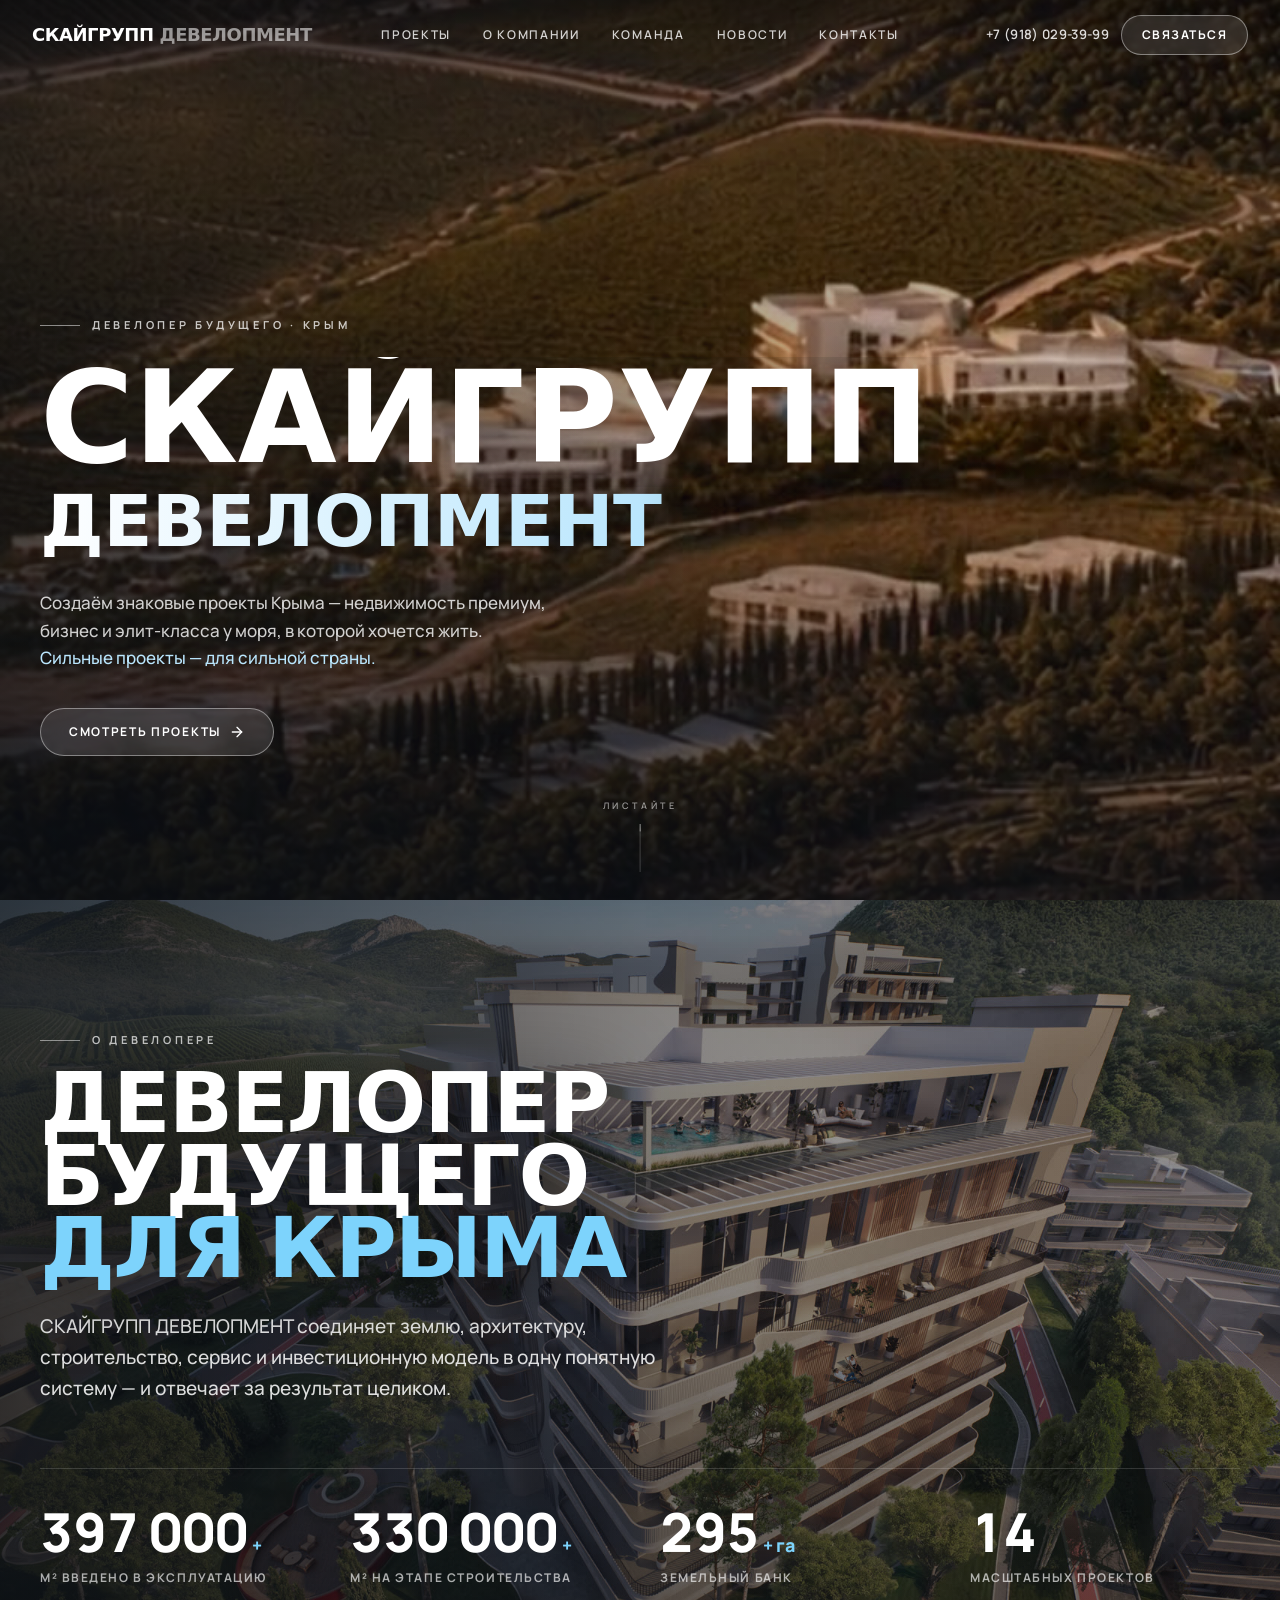
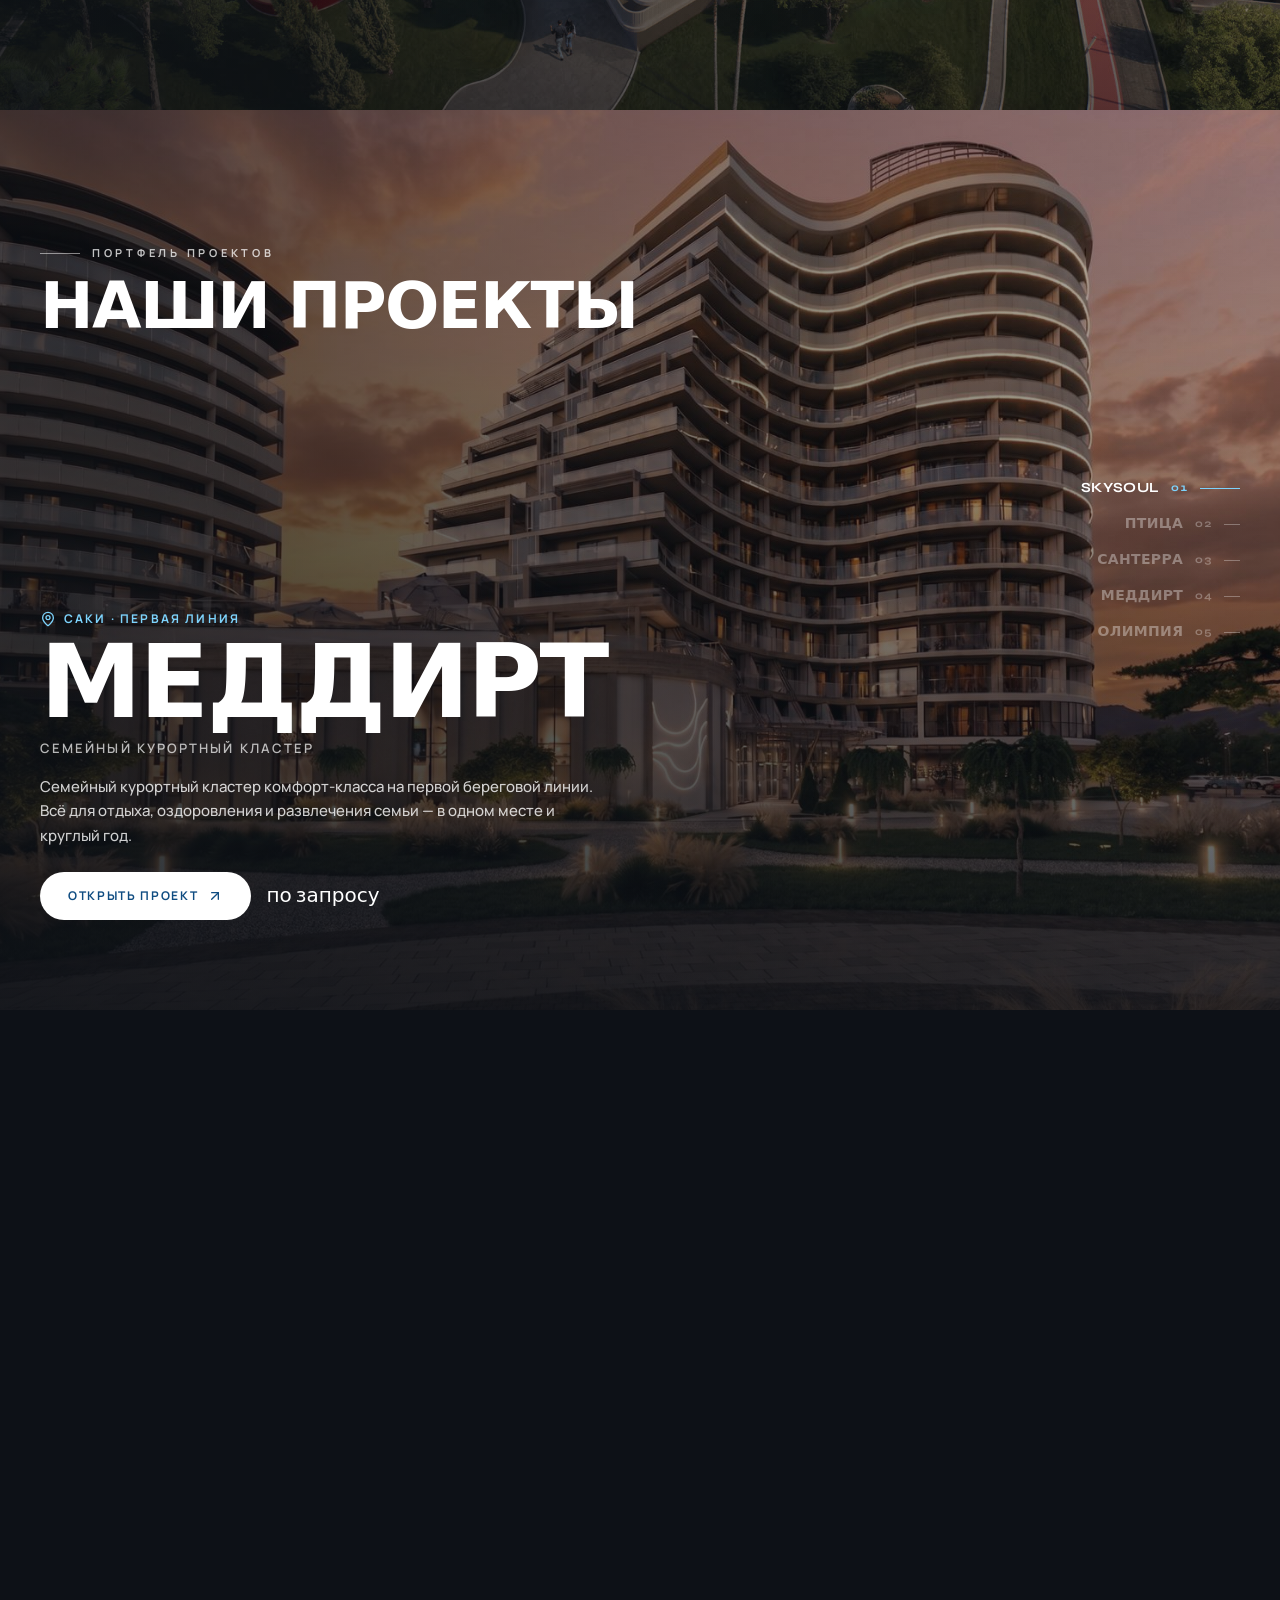
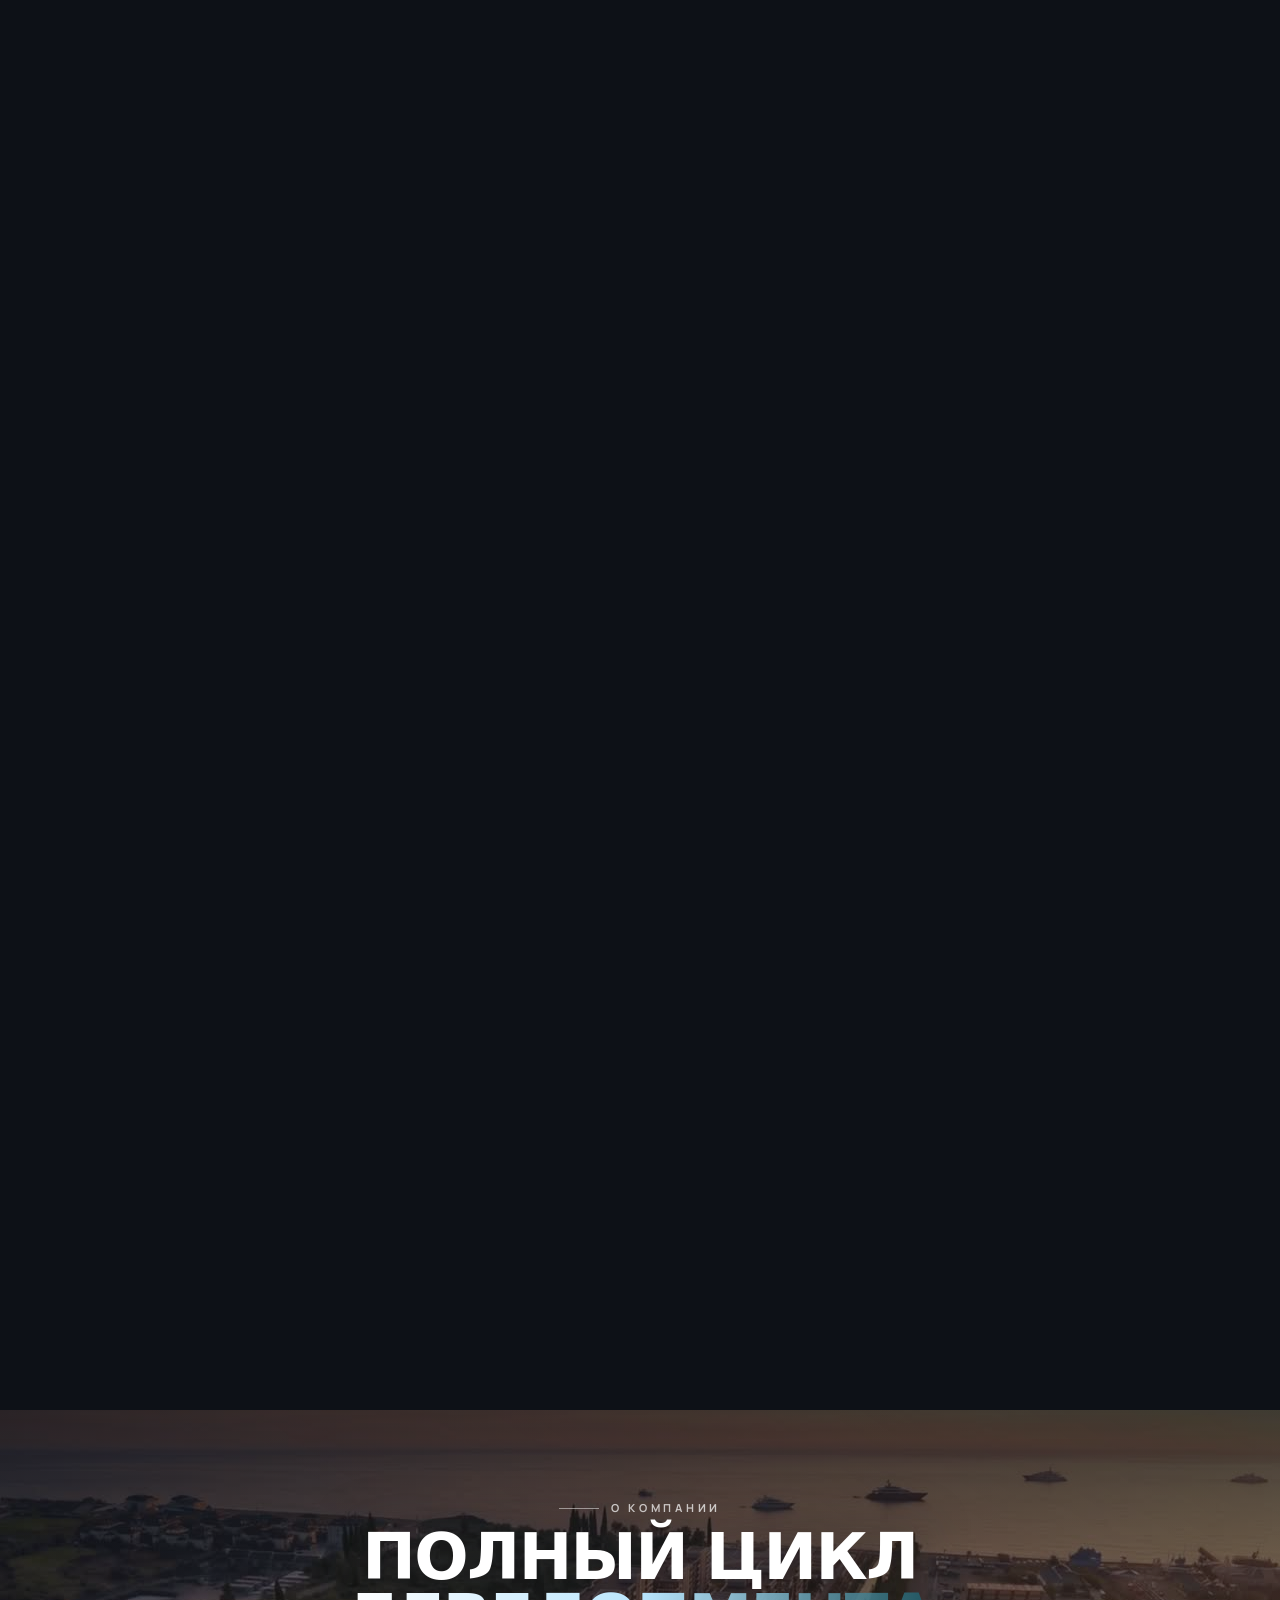
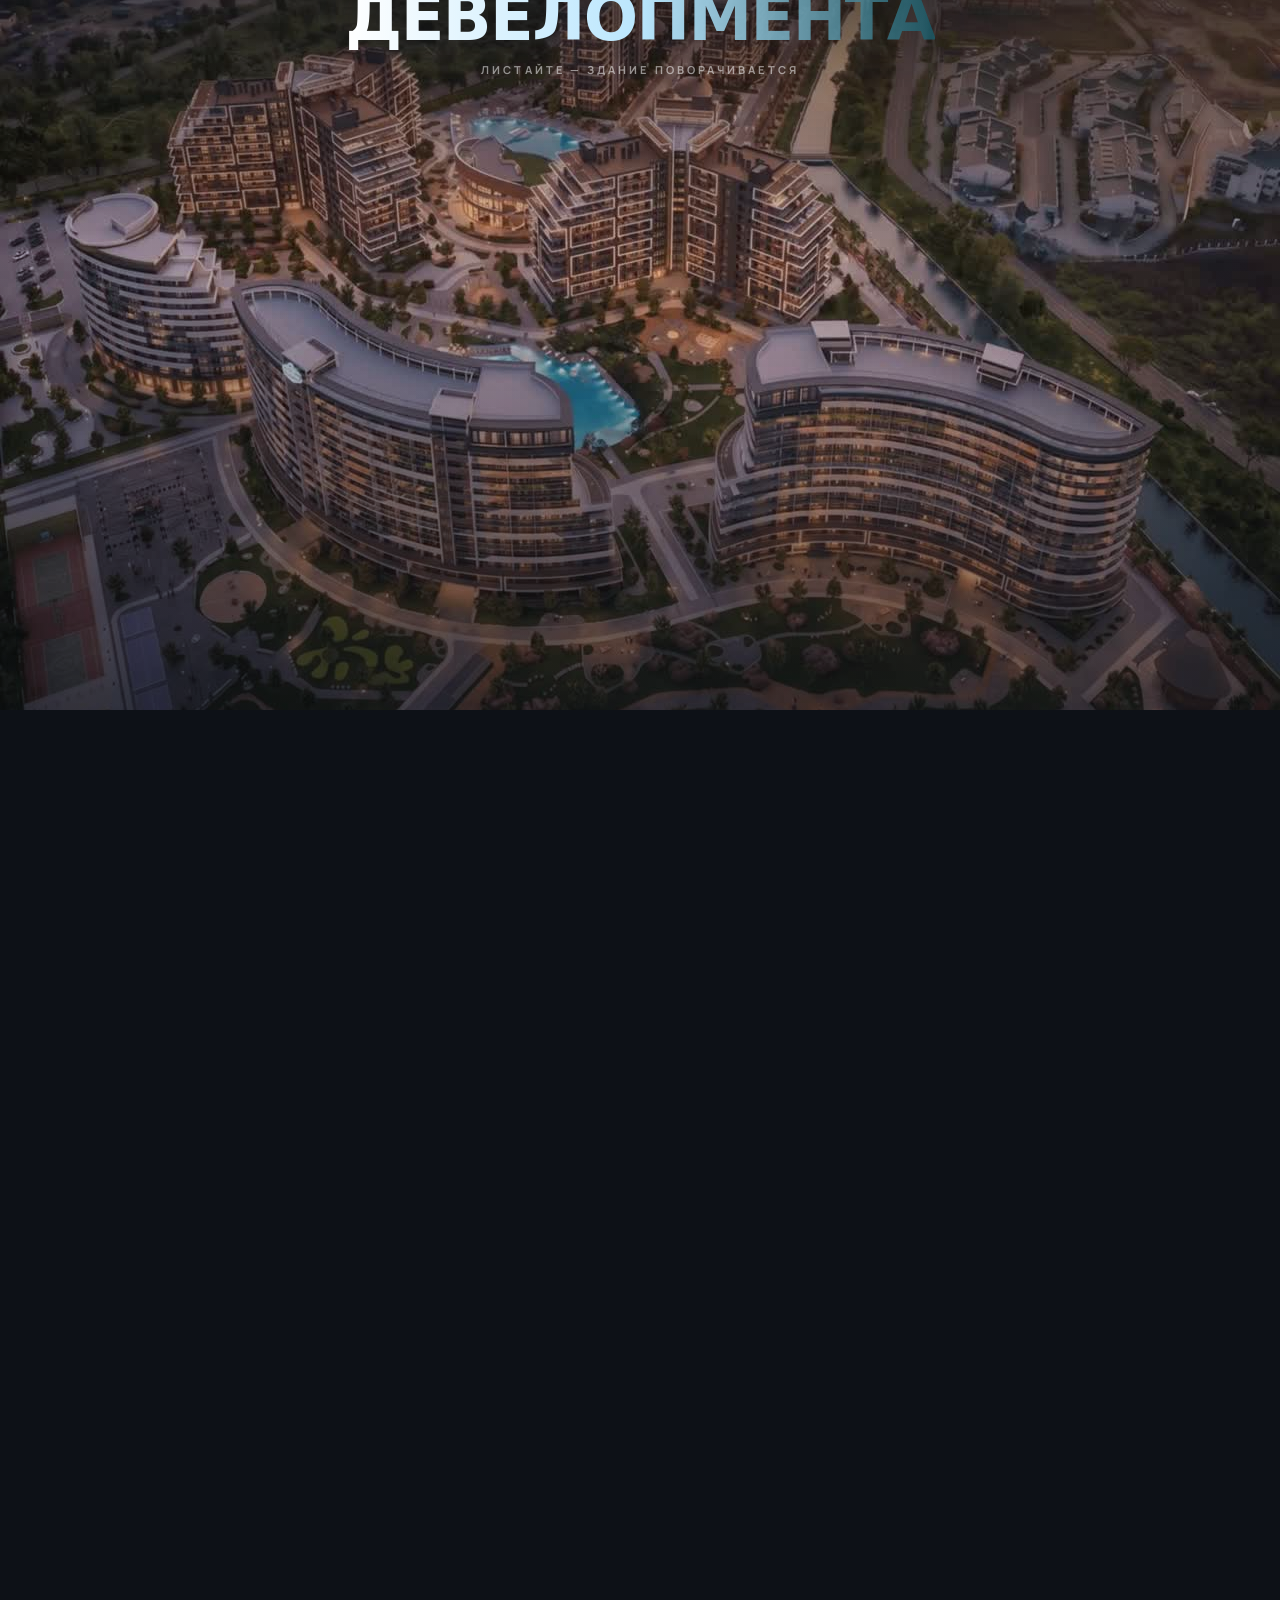
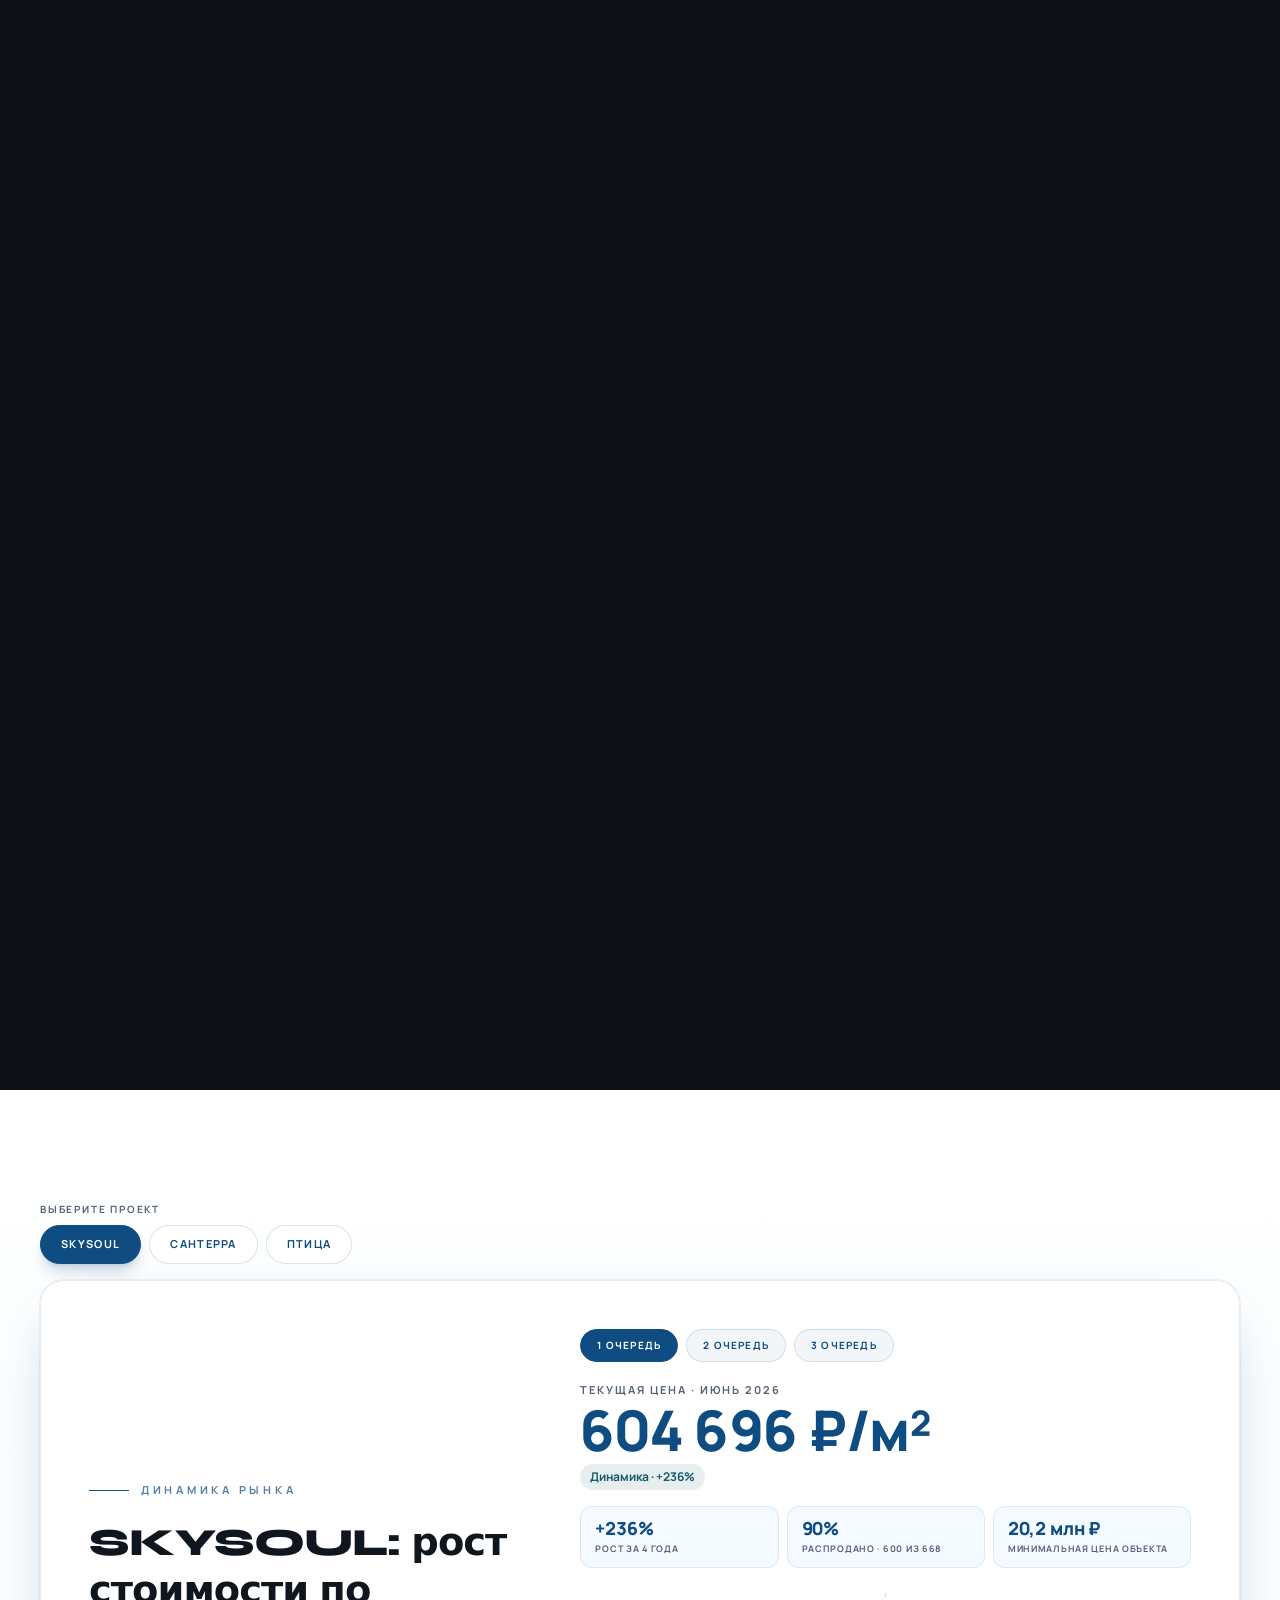
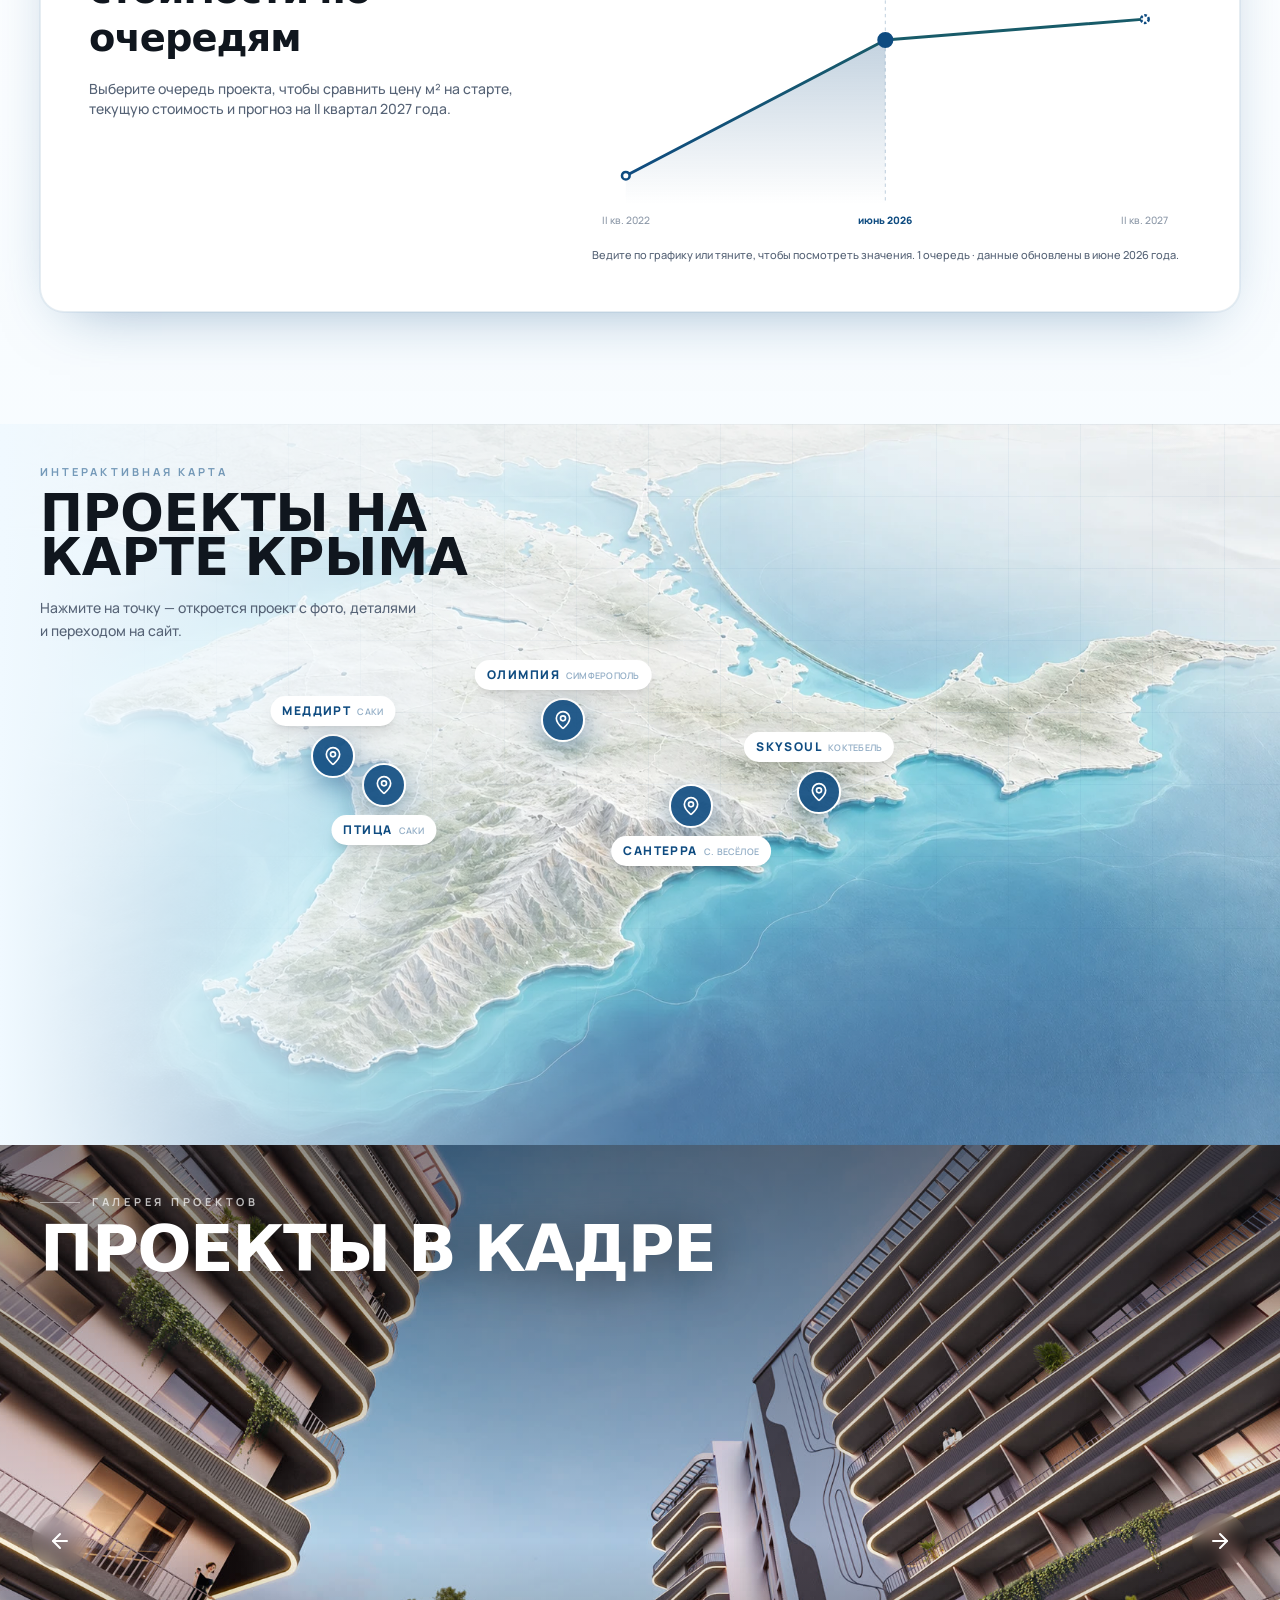
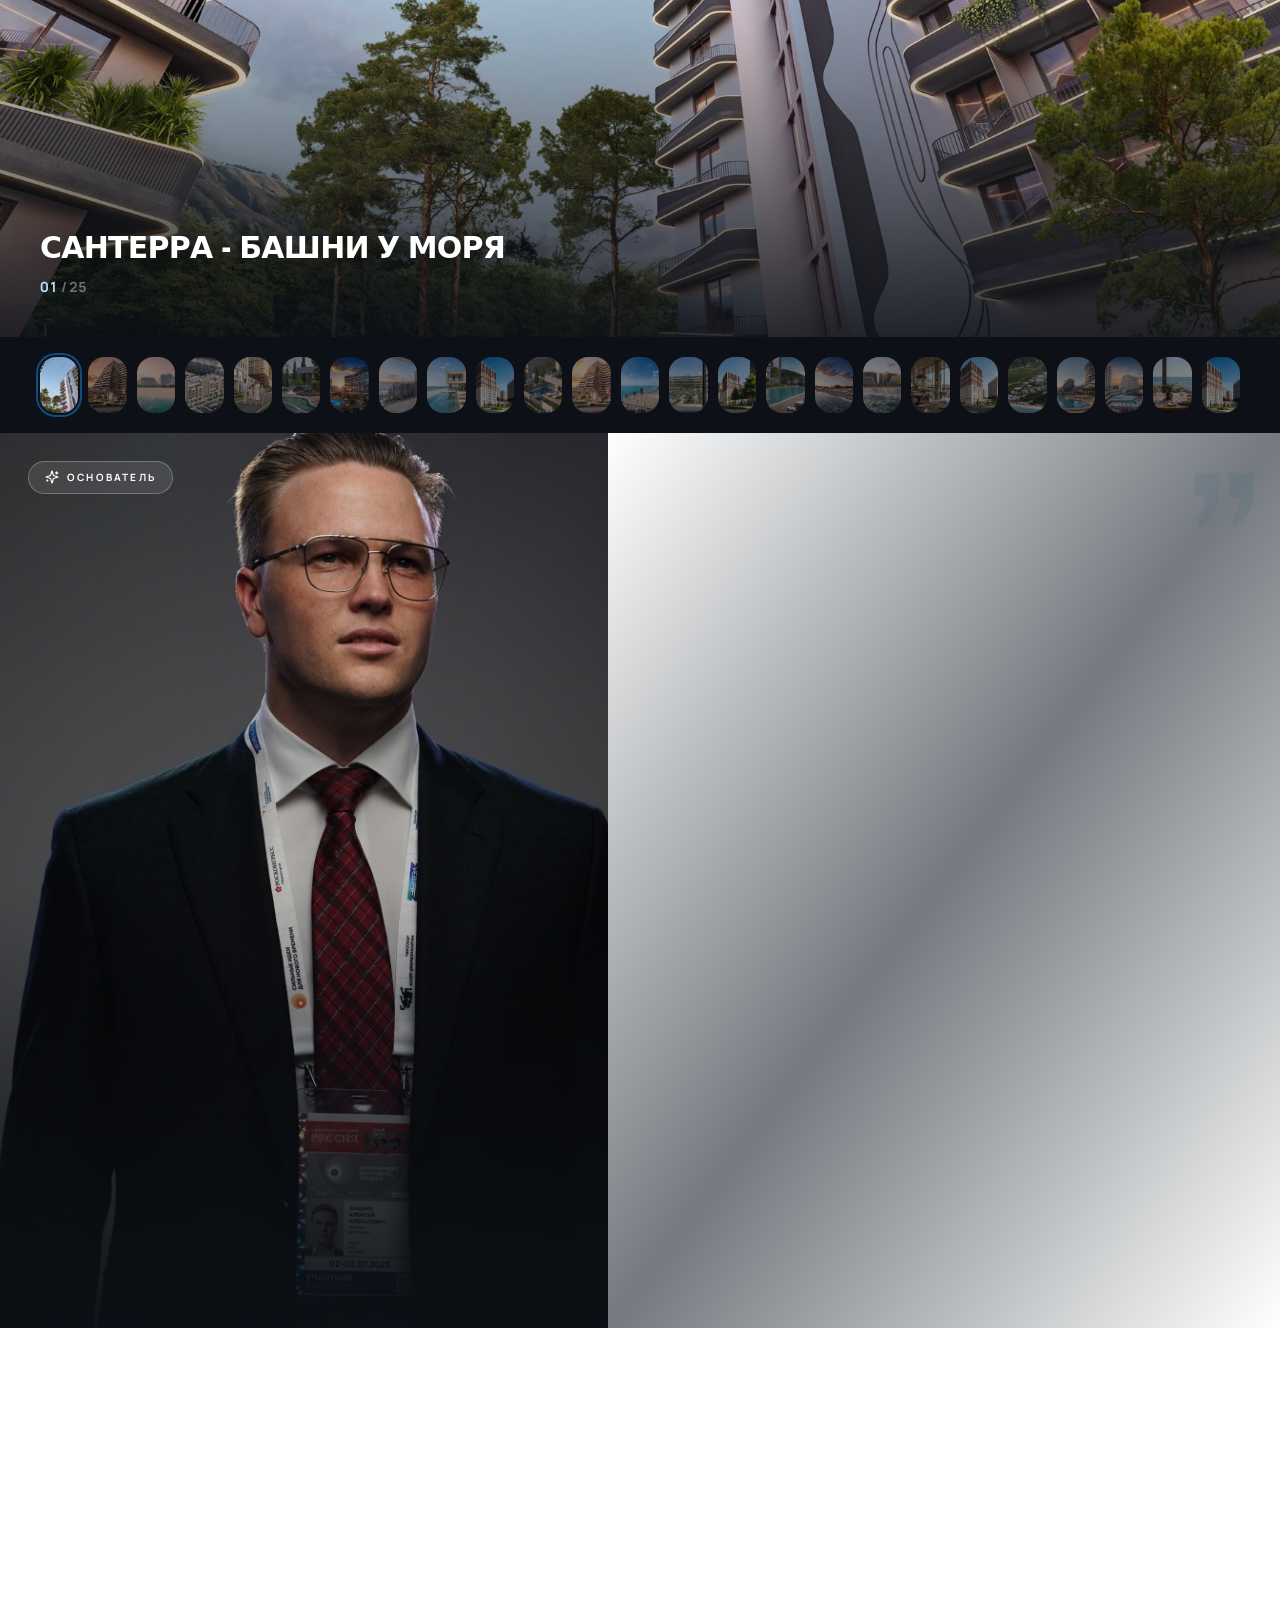
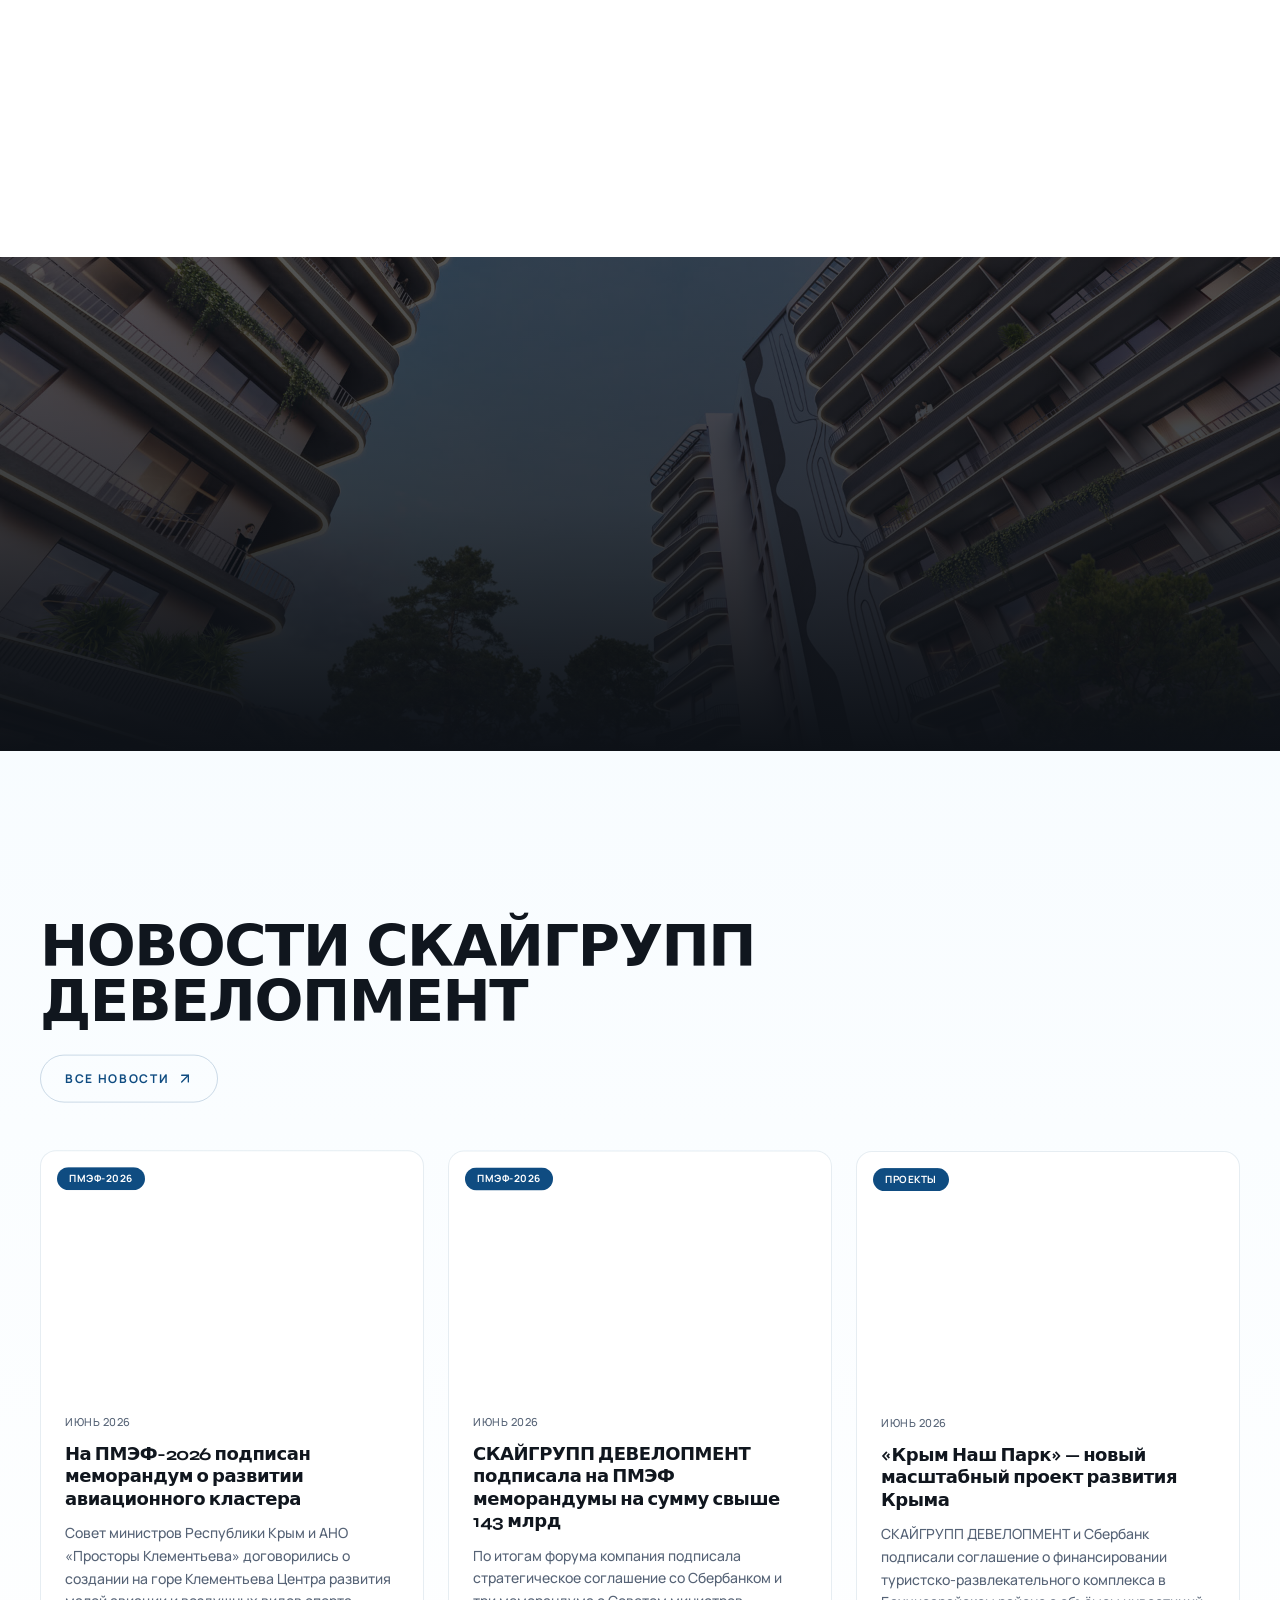
==== commit e1a720cf: "Mobile stabilization: native scroll on touch (Lenis desktop-only), fixed header, --app-height fullsc" ====
--- a/index.html
+++ b/index.html
@@ -12,8 +12,8 @@
       href="https://fonts.googleapis.com/css2?family=Syne:wght@600;700;800&family=Manrope:wght@300;400;500;600;700;800&display=swap"
       rel="stylesheet"
     />
-    <script type="module" crossorigin src="./assets/index-BgKgKPxI.js"></script>
-    <link rel="stylesheet" crossorigin href="./assets/index-BArrFpyD.css">
+    <script type="module" crossorigin src="./assets/index-CSWqw4Sf.js"></script>
+    <link rel="stylesheet" crossorigin href="./assets/index-CSFvZAaM.css">
   </head>
   <body>
     <div id="root"></div>
--- a/assets/index-CSFvZAaM.css
+++ b/assets/index-CSFvZAaM.css
@@ -0,0 +1 @@
+*,:before,:after{--tw-border-spacing-x: 0;--tw-border-spacing-y: 0;--tw-translate-x: 0;--tw-translate-y: 0;--tw-rotate: 0;--tw-skew-x: 0;--tw-skew-y: 0;--tw-scale-x: 1;--tw-scale-y: 1;--tw-pan-x: ;--tw-pan-y: ;--tw-pinch-zoom: ;--tw-scroll-snap-strictness: proximity;--tw-gradient-from-position: ;--tw-gradient-via-position: ;--tw-gradient-to-position: ;--tw-ordinal: ;--tw-slashed-zero: ;--tw-numeric-figure: ;--tw-numeric-spacing: ;--tw-numeric-fraction: ;--tw-ring-inset: ;--tw-ring-offset-width: 0px;--tw-ring-offset-color: #fff;--tw-ring-color: rgb(59 130 246 / .5);--tw-ring-offset-shadow: 0 0 #0000;--tw-ring-shadow: 0 0 #0000;--tw-shadow: 0 0 #0000;--tw-shadow-colored: 0 0 #0000;--tw-blur: ;--tw-brightness: ;--tw-contrast: ;--tw-grayscale: ;--tw-hue-rotate: ;--tw-invert: ;--tw-saturate: ;--tw-sepia: ;--tw-drop-shadow: ;--tw-backdrop-blur: ;--tw-backdrop-brightness: ;--tw-backdrop-contrast: ;--tw-backdrop-grayscale: ;--tw-backdrop-hue-rotate: ;--tw-backdrop-invert: ;--tw-backdrop-opacity: ;--tw-backdrop-saturate: ;--tw-backdrop-sepia: ;--tw-contain-size: ;--tw-contain-layout: ;--tw-contain-paint: ;--tw-contain-style: }::backdrop{--tw-border-spacing-x: 0;--tw-border-spacing-y: 0;--tw-translate-x: 0;--tw-translate-y: 0;--tw-rotate: 0;--tw-skew-x: 0;--tw-skew-y: 0;--tw-scale-x: 1;--tw-scale-y: 1;--tw-pan-x: ;--tw-pan-y: ;--tw-pinch-zoom: ;--tw-scroll-snap-strictness: proximity;--tw-gradient-from-position: ;--tw-gradient-via-position: ;--tw-gradient-to-position: ;--tw-ordinal: ;--tw-slashed-zero: ;--tw-numeric-figure: ;--tw-numeric-spacing: ;--tw-numeric-fraction: ;--tw-ring-inset: ;--tw-ring-offset-width: 0px;--tw-ring-offset-color: #fff;--tw-ring-color: rgb(59 130 246 / .5);--tw-ring-offset-shadow: 0 0 #0000;--tw-ring-shadow: 0 0 #0000;--tw-shadow: 0 0 #0000;--tw-shadow-colored: 0 0 #0000;--tw-blur: ;--tw-brightness: ;--tw-contrast: ;--tw-grayscale: ;--tw-hue-rotate: ;--tw-invert: ;--tw-saturate: ;--tw-sepia: ;--tw-drop-shadow: ;--tw-backdrop-blur: ;--tw-backdrop-brightness: ;--tw-backdrop-contrast: ;--tw-backdrop-grayscale: ;--tw-backdrop-hue-rotate: ;--tw-backdrop-invert: ;--tw-backdrop-opacity: ;--tw-backdrop-saturate: ;--tw-backdrop-sepia: ;--tw-contain-size: ;--tw-contain-layout: ;--tw-contain-paint: ;--tw-contain-style: }*,:before,:after{box-sizing:border-box;border-width:0;border-style:solid;border-color:#e5e7eb}:before,:after{--tw-content: ""}html,:host{line-height:1.5;-webkit-text-size-adjust:100%;-moz-tab-size:4;-o-tab-size:4;tab-size:4;font-family:Manrope,system-ui,sans-serif;font-feature-settings:normal;font-variation-settings:normal;-webkit-tap-highlight-color:transparent}body{margin:0;line-height:inherit}hr{height:0;color:inherit;border-top-width:1px}abbr:where([title]){-webkit-text-decoration:underline dotted;text-decoration:underline dotted}h1,h2,h3,h4,h5,h6{font-size:inherit;font-weight:inherit}a{color:inherit;text-decoration:inherit}b,strong{font-weight:bolder}code,kbd,samp,pre{font-family:ui-monospace,SFMono-Regular,Menlo,Monaco,Consolas,Liberation Mono,Courier New,monospace;font-feature-settings:normal;font-variation-settings:normal;font-size:1em}small{font-size:80%}sub,sup{font-size:75%;line-height:0;position:relative;vertical-align:baseline}sub{bottom:-.25em}sup{top:-.5em}table{text-indent:0;border-color:inherit;border-collapse:collapse}button,input,optgroup,select,textarea{font-family:inherit;font-feature-settings:inherit;font-variation-settings:inherit;font-size:100%;font-weight:inherit;line-height:inherit;letter-spacing:inherit;color:inherit;margin:0;padding:0}button,select{text-transform:none}button,input:where([type=button]),input:where([type=reset]),input:where([type=submit]){-webkit-appearance:button;background-color:transparent;background-image:none}:-moz-focusring{outline:auto}:-moz-ui-invalid{box-shadow:none}progress{vertical-align:baseline}::-webkit-inner-spin-button,::-webkit-outer-spin-button{height:auto}[type=search]{-webkit-appearance:textfield;outline-offset:-2px}::-webkit-search-decoration{-webkit-appearance:none}::-webkit-file-upload-button{-webkit-appearance:button;font:inherit}summary{display:list-item}blockquote,dl,dd,h1,h2,h3,h4,h5,h6,hr,figure,p,pre{margin:0}fieldset{margin:0;padding:0}legend{padding:0}ol,ul,menu{list-style:none;margin:0;padding:0}dialog{padding:0}textarea{resize:vertical}input::-moz-placeholder,textarea::-moz-placeholder{opacity:1;color:#9ca3af}input::placeholder,textarea::placeholder{opacity:1;color:#9ca3af}button,[role=button]{cursor:pointer}:disabled{cursor:default}img,svg,video,canvas,audio,iframe,embed,object{display:block;vertical-align:middle}img,video{max-width:100%;height:auto}[hidden]:where(:not([hidden=until-found])){display:none}:root{--background: 0 0% 100%;--foreground: 213 31% 9%;--card: 0 0% 100%;--card-foreground: 213 31% 9%;--popover: 0 0% 100%;--popover-foreground: 213 31% 9%;--primary: 208 79% 28%;--primary-foreground: 0 0% 100%;--secondary: 205 40% 96%;--secondary-foreground: 213 31% 12%;--muted: 210 40% 96%;--muted-foreground: 215 16% 40%;--accent: 188 63% 25%;--accent-foreground: 0 0% 100%;--destructive: 0 72% 51%;--destructive-foreground: 0 0% 100%;--border: 213 27% 88%;--input: 213 27% 88%;--ring: 208 79% 28%;--radius: 1rem}*{border-color:hsl(var(--border))}html{-webkit-text-size-adjust:100%}body{background-color:hsl(var(--background));font-family:Manrope,system-ui,sans-serif;color:hsl(var(--foreground));-moz-osx-font-smoothing:grayscale;overflow-x:hidden;-webkit-font-smoothing:antialiased;text-rendering:optimizeLegibility}::-moz-selection{background:#0f4c81;color:#fff}::selection{background:#0f4c81;color:#fff}::-webkit-scrollbar{width:10px}::-webkit-scrollbar-track{background:#eef4fa}::-webkit-scrollbar-thumb{background:linear-gradient(#0f4c81,#185b69);border-radius:999px;border:2px solid #eef4fa}.sr-only{position:absolute;width:1px;height:1px;padding:0;margin:-1px;overflow:hidden;clip:rect(0,0,0,0);white-space:nowrap;border-width:0}.pointer-events-none{pointer-events:none}.visible{visibility:visible}.fixed{position:fixed}.absolute{position:absolute}.relative{position:relative}.sticky{position:sticky}.-inset-5{top:-1.25rem;right:-1.25rem;bottom:-1.25rem;left:-1.25rem}.-inset-8{top:-2rem;right:-2rem;bottom:-2rem;left:-2rem}.inset-0{top:0;right:0;bottom:0;left:0}.inset-\[1px\]{top:1px;right:1px;bottom:1px;left:1px}.inset-x-0{left:0;right:0}.-left-20{left:-5rem}.-left-40{left:-10rem}.-right-16{right:-4rem}.-right-24{right:-6rem}.-right-32{right:-8rem}.-right-4{right:-1rem}.-top-16{top:-4rem}.-top-20{top:-5rem}.-top-32{top:-8rem}.bottom-0{bottom:0}.bottom-4{bottom:1rem}.bottom-6{bottom:1.5rem}.bottom-7{bottom:1.75rem}.bottom-8{bottom:2rem}.bottom-\[10\%\]{bottom:10%}.bottom-\[10vh\]{bottom:10vh}.bottom-full{bottom:100%}.left-0{left:0}.left-1\/2{left:50%}.left-10{left:2.5rem}.left-4{left:1rem}.left-5{left:1.25rem}.left-6{left:1.5rem}.left-7{left:1.75rem}.left-8{left:2rem}.right-0{right:0}.right-3{right:.75rem}.right-4{right:1rem}.right-5{right:1.25rem}.right-6{right:1.5rem}.right-8{right:2rem}.right-\[-20\%\]{right:-20%}.right-\[1\%\]{right:1%}.top-0{top:0}.top-1\/2{top:50%}.top-10{top:2.5rem}.top-3{top:.75rem}.top-4{top:1rem}.top-5{top:1.25rem}.top-7{top:1.75rem}.top-\[-12\%\]{top:-12%}.top-\[14vh\]{top:14vh}.top-\[24\%\]{top:24%}.top-\[9\%\]{top:9%}.top-full{top:100%}.isolate{isolation:isolate}.-z-10{z-index:-10}.z-0{z-index:0}.z-10{z-index:10}.z-20{z-index:20}.z-50{z-index:50}.z-\[11\]{z-index:11}.z-\[1\]{z-index:1}.z-\[200\]{z-index:200}.z-\[300\]{z-index:300}.z-\[9998\]{z-index:9998}.z-\[9999\]{z-index:9999}.order-1{order:1}.order-2{order:2}.m-\[1px\]{margin:1px}.mx-auto{margin-left:auto;margin-right:auto}.my-auto{margin-top:auto;margin-bottom:auto}.-mt-4{margin-top:-1rem}.mb-1\.5{margin-bottom:.375rem}.mb-10{margin-bottom:2.5rem}.mb-12{margin-bottom:3rem}.mb-14{margin-bottom:3.5rem}.mb-2{margin-bottom:.5rem}.mb-3{margin-bottom:.75rem}.mb-4{margin-bottom:1rem}.mb-5{margin-bottom:1.25rem}.mb-9{margin-bottom:2.25rem}.ml-0\.5{margin-left:.125rem}.ml-1{margin-left:.25rem}.ml-auto{margin-left:auto}.mt-1{margin-top:.25rem}.mt-1\.5{margin-top:.375rem}.mt-10{margin-top:2.5rem}.mt-12{margin-top:3rem}.mt-14{margin-top:3.5rem}.mt-2{margin-top:.5rem}.mt-2\.5{margin-top:.625rem}.mt-3{margin-top:.75rem}.mt-4{margin-top:1rem}.mt-5{margin-top:1.25rem}.mt-6{margin-top:1.5rem}.mt-7{margin-top:1.75rem}.mt-8{margin-top:2rem}.mt-9{margin-top:2.25rem}.mt-auto{margin-top:auto}.block{display:block}.inline-block{display:inline-block}.flex{display:flex}.inline-flex{display:inline-flex}.grid{display:grid}.inline-grid{display:inline-grid}.hidden{display:none}.aspect-\[16\/10\]{aspect-ratio:16/10}.aspect-\[16\/9\]{aspect-ratio:16/9}.aspect-\[4\/3\]{aspect-ratio:4/3}.aspect-\[4\/4\.6\]{aspect-ratio:4/4.6}.aspect-\[4\/5\]{aspect-ratio:4/5}.size-4{width:1rem;height:1rem}.size-9{width:2.25rem;height:2.25rem}.h-0{height:0px}.h-1{height:.25rem}.h-1\.5{height:.375rem}.h-1\/2{height:50%}.h-1\/3{height:33.333333%}.h-10{height:2.5rem}.h-11{height:2.75rem}.h-12{height:3rem}.h-14{height:3.5rem}.h-16{height:4rem}.h-2{height:.5rem}.h-20{height:5rem}.h-3\.5{height:.875rem}.h-4{height:1rem}.h-5{height:1.25rem}.h-52{height:13rem}.h-56{height:14rem}.h-6{height:1.5rem}.h-7{height:1.75rem}.h-8{height:2rem}.h-80{height:20rem}.h-9{height:2.25rem}.h-96{height:24rem}.h-\[120\%\]{height:120%}.h-\[150\%\]{height:150%}.h-\[169\%\]{height:169%}.h-\[28rem\]{height:28rem}.h-\[320px\]{height:320px}.h-\[320vh\]{height:320vh}.h-\[400px\]{height:400px}.h-\[420px\]{height:420px}.h-\[440vh\]{height:440vh}.h-\[56svh\]{height:56svh}.h-\[60vh\]{height:60vh}.h-\[70px\]{height:70px}.h-\[720px\]{height:720px}.h-\[88px\]{height:88px}.h-\[calc\(100dvh-2rem\)\]{height:calc(100dvh - 2rem)}.h-\[var\(--app-height\,100svh\)\]{height:var(--app-height,100svh)}.h-full{height:100%}.h-px{height:1px}.h-screen{height:100vh}.max-h-0{max-height:0px}.max-h-\[760px\]{max-height:760px}.max-h-\[86vh\]{max-height:86vh}.max-h-\[90vh\]{max-height:90vh}.max-h-full{max-height:100%}.min-h-0{min-height:0px}.min-h-\[340px\]{min-height:340px}.min-h-\[440px\]{min-height:440px}.min-h-\[560px\]{min-height:560px}.min-h-\[640px\]{min-height:640px}.min-h-\[64vh\]{min-height:64vh}.min-h-\[78vh\]{min-height:78vh}.min-h-\[90vh\]{min-height:90vh}.min-h-screen{min-height:100vh}.w-0{width:0px}.w-1\.5{width:.375rem}.w-10{width:2.5rem}.w-11{width:2.75rem}.w-12{width:3rem}.w-14{width:3.5rem}.w-16{width:4rem}.w-2{width:.5rem}.w-20{width:5rem}.w-3\.5{width:.875rem}.w-4{width:1rem}.w-5{width:1.25rem}.w-52{width:13rem}.w-6{width:1.5rem}.w-7{width:1.75rem}.w-8{width:2rem}.w-9{width:2.25rem}.w-96{width:24rem}.w-\[138\%\]{width:138%}.w-\[28rem\]{width:28rem}.w-\[60vh\]{width:60vh}.w-\[720px\]{width:720px}.w-\[80vw\]{width:80vw}.w-\[calc\(56svh\*1\.78\)\]{width:99.68svh}.w-\[min\(380px\,calc\(100\%-2rem\)\)\]{width:min(380px,calc(100% - 2rem))}.w-auto{width:auto}.w-full{width:100%}.w-max{width:-moz-max-content;width:max-content}.w-px{width:1px}.min-w-0{min-width:0px}.min-w-\[780px\]{min-width:780px}.max-w-2xl{max-width:42rem}.max-w-3xl{max-width:48rem}.max-w-4xl{max-width:56rem}.max-w-\[1320px\]{max-width:1320px}.max-w-\[1360px\]{max-width:1360px}.max-w-\[1400px\]{max-width:1400px}.max-w-\[1500px\]{max-width:1500px}.max-w-\[1680px\]{max-width:1680px}.max-w-\[420px\]{max-width:420px}.max-w-\[85\%\]{max-width:85%}.max-w-\[94vw\]{max-width:94vw}.max-w-full{max-width:100%}.max-w-lg{max-width:32rem}.max-w-md{max-width:28rem}.max-w-sm{max-width:24rem}.max-w-xl{max-width:36rem}.max-w-xs{max-width:20rem}.flex-1{flex:1 1 0%}.shrink-0{flex-shrink:0}.origin-center{transform-origin:center}.origin-left{transform-origin:left}.-translate-x-1\/2{--tw-translate-x: -50%;transform:translate(var(--tw-translate-x),var(--tw-translate-y)) rotate(var(--tw-rotate)) skew(var(--tw-skew-x)) skewY(var(--tw-skew-y)) scaleX(var(--tw-scale-x)) scaleY(var(--tw-scale-y))}.-translate-y-1\/2{--tw-translate-y: -50%;transform:translate(var(--tw-translate-x),var(--tw-translate-y)) rotate(var(--tw-rotate)) skew(var(--tw-skew-x)) skewY(var(--tw-skew-y)) scaleX(var(--tw-scale-x)) scaleY(var(--tw-scale-y))}.translate-y-0{--tw-translate-y: 0px;transform:translate(var(--tw-translate-x),var(--tw-translate-y)) rotate(var(--tw-rotate)) skew(var(--tw-skew-x)) skewY(var(--tw-skew-y)) scaleX(var(--tw-scale-x)) scaleY(var(--tw-scale-y))}.translate-y-2{--tw-translate-y: .5rem;transform:translate(var(--tw-translate-x),var(--tw-translate-y)) rotate(var(--tw-rotate)) skew(var(--tw-skew-x)) skewY(var(--tw-skew-y)) scaleX(var(--tw-scale-x)) scaleY(var(--tw-scale-y))}.rotate-180{--tw-rotate: 180deg;transform:translate(var(--tw-translate-x),var(--tw-translate-y)) rotate(var(--tw-rotate)) skew(var(--tw-skew-x)) skewY(var(--tw-skew-y)) scaleX(var(--tw-scale-x)) scaleY(var(--tw-scale-y))}.scale-110{--tw-scale-x: 1.1;--tw-scale-y: 1.1;transform:translate(var(--tw-translate-x),var(--tw-translate-y)) rotate(var(--tw-rotate)) skew(var(--tw-skew-x)) skewY(var(--tw-skew-y)) scaleX(var(--tw-scale-x)) scaleY(var(--tw-scale-y))}.transform{transform:translate(var(--tw-translate-x),var(--tw-translate-y)) rotate(var(--tw-rotate)) skew(var(--tw-skew-x)) skewY(var(--tw-skew-y)) scaleX(var(--tw-scale-x)) scaleY(var(--tw-scale-y))}.transform-gpu{transform:translate3d(var(--tw-translate-x),var(--tw-translate-y),0) rotate(var(--tw-rotate)) skew(var(--tw-skew-x)) skewY(var(--tw-skew-y)) scaleX(var(--tw-scale-x)) scaleY(var(--tw-scale-y))}@keyframes ping{75%,to{transform:scale(2);opacity:0}}.animate-ping{animation:ping 1s cubic-bezier(0,0,.2,1) infinite}@keyframes spotlight{0%{opacity:0;transform:translate(-72%,-62%) scale(.5)}to{opacity:1;transform:translate(-50%,-40%) scale(1)}}.animate-spotlight{animation:spotlight 2s ease .75s 1 forwards}.cursor-grab{cursor:grab}.cursor-pointer{cursor:pointer}.touch-none{touch-action:none}.select-none{-webkit-user-select:none;-moz-user-select:none;user-select:none}.resize{resize:both}.columns-2{-moz-columns:2;columns:2}.break-inside-avoid{-moz-column-break-inside:avoid;break-inside:avoid}.auto-rows-\[200px\]{grid-auto-rows:200px}.grid-cols-2{grid-template-columns:repeat(2,minmax(0,1fr))}.grid-cols-4{grid-template-columns:repeat(4,minmax(0,1fr))}.grid-rows-\[14rem_minmax\(0\,1fr\)\]{grid-template-rows:14rem minmax(0,1fr)}.flex-col{flex-direction:column}.flex-wrap{flex-wrap:wrap}.place-items-center{place-items:center}.content-between{align-content:space-between}.items-start{align-items:flex-start}.items-end{align-items:flex-end}.items-center{align-items:center}.items-baseline{align-items:baseline}.items-stretch{align-items:stretch}.justify-end{justify-content:flex-end}.justify-center{justify-content:center}.justify-between{justify-content:space-between}.gap-1{gap:.25rem}.gap-1\.5{gap:.375rem}.gap-10{gap:2.5rem}.gap-12{gap:3rem}.gap-2{gap:.5rem}.gap-2\.5{gap:.625rem}.gap-3{gap:.75rem}.gap-3\.5{gap:.875rem}.gap-4{gap:1rem}.gap-5{gap:1.25rem}.gap-6{gap:1.5rem}.gap-8{gap:2rem}.gap-px{gap:1px}.gap-x-6{-moz-column-gap:1.5rem;column-gap:1.5rem}.gap-y-9{row-gap:2.25rem}.space-y-1\.5>:not([hidden])~:not([hidden]){--tw-space-y-reverse: 0;margin-top:calc(.375rem * calc(1 - var(--tw-space-y-reverse)));margin-bottom:calc(.375rem * var(--tw-space-y-reverse))}.space-y-3>:not([hidden])~:not([hidden]){--tw-space-y-reverse: 0;margin-top:calc(.75rem * calc(1 - var(--tw-space-y-reverse)));margin-bottom:calc(.75rem * var(--tw-space-y-reverse))}.space-y-4>:not([hidden])~:not([hidden]){--tw-space-y-reverse: 0;margin-top:calc(1rem * calc(1 - var(--tw-space-y-reverse)));margin-bottom:calc(1rem * var(--tw-space-y-reverse))}.space-y-8>:not([hidden])~:not([hidden]){--tw-space-y-reverse: 0;margin-top:calc(2rem * calc(1 - var(--tw-space-y-reverse)));margin-bottom:calc(2rem * var(--tw-space-y-reverse))}.overflow-hidden{overflow:hidden}.overflow-x-auto{overflow-x:auto}.overflow-y-auto{overflow-y:auto}.overscroll-contain{overscroll-behavior:contain}.overscroll-x-contain{overscroll-behavior-x:contain}.whitespace-nowrap{white-space:nowrap}.rounded-2xl{border-radius:1rem}.rounded-3xl{border-radius:1.5rem}.rounded-\[1\.6rem\]{border-radius:1.6rem}.rounded-\[2\.25rem\]{border-radius:2.25rem}.rounded-\[2\.2rem\]{border-radius:2.2rem}.rounded-\[2\.5rem\]{border-radius:2.5rem}.rounded-\[28px\]{border-radius:28px}.rounded-\[2rem\]{border-radius:2rem}.rounded-\[3rem\]{border-radius:3rem}.rounded-full{border-radius:9999px}.rounded-lg{border-radius:var(--radius)}.rounded-md{border-radius:calc(var(--radius) - 2px)}.rounded-xl{border-radius:.75rem}.border{border-width:1px}.border-2{border-width:2px}.border-y{border-top-width:1px;border-bottom-width:1px}.border-b{border-bottom-width:1px}.border-b-2{border-bottom-width:2px}.border-t{border-top-width:1px}.border-brand-blue{--tw-border-opacity: 1;border-color:rgb(15 76 129 / var(--tw-border-opacity, 1))}.border-brand-blue\/10{border-color:#0f4c811a}.border-brand-blue\/15{border-color:#0f4c8126}.border-brand-blue\/20{border-color:#0f4c8133}.border-brand-blue\/25{border-color:#0f4c8140}.border-input{border-color:hsl(var(--input))}.border-white{--tw-border-opacity: 1;border-color:rgb(255 255 255 / var(--tw-border-opacity, 1))}.border-white\/10{border-color:#ffffff1a}.border-white\/15{border-color:#ffffff26}.border-white\/20{border-color:#fff3}.border-white\/25{border-color:#ffffff40}.border-white\/30{border-color:#ffffff4d}.border-white\/40{border-color:#fff6}.border-white\/60{border-color:#fff9}.border-zinc-950\/40{border-color:#09090b66}.bg-background{background-color:hsl(var(--background))}.bg-brand-blue{--tw-bg-opacity: 1;background-color:rgb(15 76 129 / var(--tw-bg-opacity, 1))}.bg-brand-blue\/10{background-color:#0f4c811a}.bg-brand-blue\/20{background-color:#0f4c8133}.bg-brand-blue\/25{background-color:#0f4c8140}.bg-brand-blue\/5{background-color:#0f4c810d}.bg-brand-blue\/80{background-color:#0f4c81cc}.bg-brand-blue\/90{background-color:#0f4c81e6}.bg-brand-ink{--tw-bg-opacity: 1;background-color:rgb(13 17 23 / var(--tw-bg-opacity, 1))}.bg-brand-ink\/50{background-color:#0d111780}.bg-brand-ink\/55{background-color:#0d11178c}.bg-brand-teal\/10{background-color:#185b691a}.bg-brand-teal\/20{background-color:#185b6933}.bg-card{background-color:hsl(var(--card))}.bg-destructive{background-color:hsl(var(--destructive))}.bg-primary{background-color:hsl(var(--primary))}.bg-secondary{background-color:hsl(var(--secondary))}.bg-sky-300{--tw-bg-opacity: 1;background-color:rgb(125 211 252 / var(--tw-bg-opacity, 1))}.bg-sky-50{--tw-bg-opacity: 1;background-color:rgb(240 249 255 / var(--tw-bg-opacity, 1))}.bg-sky-50\/60{background-color:#f0f9ff99}.bg-sky-50\/75{background-color:#f0f9ffbf}.bg-transparent{background-color:transparent}.bg-white{--tw-bg-opacity: 1;background-color:rgb(255 255 255 / var(--tw-bg-opacity, 1))}.bg-white\/10{background-color:#ffffff1a}.bg-white\/15{background-color:#ffffff26}.bg-white\/20{background-color:#fff3}.bg-white\/30{background-color:#ffffff4d}.bg-white\/40{background-color:#fff6}.bg-white\/50{background-color:#ffffff80}.bg-white\/80{background-color:#fffc}.bg-white\/85{background-color:#ffffffd9}.bg-white\/90{background-color:#ffffffe6}.bg-white\/95{background-color:#fffffff2}.bg-\[linear-gradient\(90deg\,rgba\(15\,76\,129\,0\.05\)_1px\,transparent_1px\)\,linear-gradient\(rgba\(15\,76\,129\,0\.05\)_1px\,transparent_1px\)\]{background-image:linear-gradient(90deg,rgba(15,76,129,.05) 1px,transparent 1px),linear-gradient(rgba(15,76,129,.05) 1px,transparent 1px)}.bg-gradient-to-b{background-image:linear-gradient(to bottom,var(--tw-gradient-stops))}.bg-gradient-to-br{background-image:linear-gradient(to bottom right,var(--tw-gradient-stops))}.bg-gradient-to-r{background-image:linear-gradient(to right,var(--tw-gradient-stops))}.bg-gradient-to-t{background-image:linear-gradient(to top,var(--tw-gradient-stops))}.bg-gradient-to-tr{background-image:linear-gradient(to top right,var(--tw-gradient-stops))}.from-\[\#000\]{--tw-gradient-from: #000 var(--tw-gradient-from-position);--tw-gradient-to: rgb(0 0 0 / 0) var(--tw-gradient-to-position);--tw-gradient-stops: var(--tw-gradient-from), var(--tw-gradient-to)}.from-\[\#005A43\]{--tw-gradient-from: #005A43 var(--tw-gradient-from-position);--tw-gradient-to: rgb(0 90 67 / 0) var(--tw-gradient-to-position);--tw-gradient-stops: var(--tw-gradient-from), var(--tw-gradient-to)}.from-\[\#5A0000\]{--tw-gradient-from: #5A0000 var(--tw-gradient-from-position);--tw-gradient-to: rgb(90 0 0 / 0) var(--tw-gradient-to-position);--tw-gradient-stops: var(--tw-gradient-from), var(--tw-gradient-to)}.from-\[\#864813\]{--tw-gradient-from: #864813 var(--tw-gradient-from-position);--tw-gradient-to: rgb(134 72 19 / 0) var(--tw-gradient-to-position);--tw-gradient-stops: var(--tw-gradient-from), var(--tw-gradient-to)}.from-\[\#917100\]{--tw-gradient-from: #917100 var(--tw-gradient-from-position);--tw-gradient-to: rgb(145 113 0 / 0) var(--tw-gradient-to-position);--tw-gradient-stops: var(--tw-gradient-from), var(--tw-gradient-to)}.from-\[\#9ADBC8\]{--tw-gradient-from: #9ADBC8 var(--tw-gradient-from-position);--tw-gradient-to: rgb(154 219 200 / 0) var(--tw-gradient-to-position);--tw-gradient-stops: var(--tw-gradient-from), var(--tw-gradient-to)}.from-\[\#B9B9B9\]{--tw-gradient-from: #B9B9B9 var(--tw-gradient-from-position);--tw-gradient-to: rgb(185 185 185 / 0) var(--tw-gradient-to-position);--tw-gradient-stops: var(--tw-gradient-from), var(--tw-gradient-to)}.from-\[\#E5F8F0\]{--tw-gradient-from: #E5F8F0 var(--tw-gradient-from-position);--tw-gradient-to: rgb(229 248 240 / 0) var(--tw-gradient-to-position);--tw-gradient-stops: var(--tw-gradient-from), var(--tw-gradient-to)}.from-\[\#EDC5A1\]{--tw-gradient-from: #EDC5A1 var(--tw-gradient-from-position);--tw-gradient-to: rgb(237 197 161 / 0) var(--tw-gradient-to-position);--tw-gradient-stops: var(--tw-gradient-from), var(--tw-gradient-to)}.from-\[\#F08D8F\]{--tw-gradient-from: #F08D8F var(--tw-gradient-from-position);--tw-gradient-to: rgb(240 141 143 / 0) var(--tw-gradient-to-position);--tw-gradient-stops: var(--tw-gradient-from), var(--tw-gradient-to)}.from-\[\#FAFAFA\]{--tw-gradient-from: #FAFAFA var(--tw-gradient-from-position);--tw-gradient-to: rgb(250 250 250 / 0) var(--tw-gradient-to-position);--tw-gradient-stops: var(--tw-gradient-from), var(--tw-gradient-to)}.from-\[\#FFDEDE\]{--tw-gradient-from: #FFDEDE var(--tw-gradient-from-position);--tw-gradient-to: rgb(255 222 222 / 0) var(--tw-gradient-to-position);--tw-gradient-stops: var(--tw-gradient-from), var(--tw-gradient-to)}.from-\[\#FFE3C9\]{--tw-gradient-from: #FFE3C9 var(--tw-gradient-from-position);--tw-gradient-to: rgb(255 227 201 / 0) var(--tw-gradient-to-position);--tw-gradient-stops: var(--tw-gradient-from), var(--tw-gradient-to)}.from-\[\#FFEBA1\]{--tw-gradient-from: #FFEBA1 var(--tw-gradient-from-position);--tw-gradient-to: rgb(255 235 161 / 0) var(--tw-gradient-to-position);--tw-gradient-stops: var(--tw-gradient-from), var(--tw-gradient-to)}.from-\[\#FFFDDD\]{--tw-gradient-from: #FFFDDD var(--tw-gradient-from-position);--tw-gradient-to: rgb(255 253 221 / 0) var(--tw-gradient-to-position);--tw-gradient-stops: var(--tw-gradient-from), var(--tw-gradient-to)}.from-black\/30{--tw-gradient-from: rgb(0 0 0 / .3) var(--tw-gradient-from-position);--tw-gradient-to: rgb(0 0 0 / 0) var(--tw-gradient-to-position);--tw-gradient-stops: var(--tw-gradient-from), var(--tw-gradient-to)}.from-brand-blue{--tw-gradient-from: #0F4C81 var(--tw-gradient-from-position);--tw-gradient-to: rgb(15 76 129 / 0) var(--tw-gradient-to-position);--tw-gradient-stops: var(--tw-gradient-from), var(--tw-gradient-to)}.from-brand-blue\/10{--tw-gradient-from: rgb(15 76 129 / .1) var(--tw-gradient-from-position);--tw-gradient-to: rgb(15 76 129 / 0) var(--tw-gradient-to-position);--tw-gradient-stops: var(--tw-gradient-from), var(--tw-gradient-to)}.from-brand-blue\/30{--tw-gradient-from: rgb(15 76 129 / .3) var(--tw-gradient-from-position);--tw-gradient-to: rgb(15 76 129 / 0) var(--tw-gradient-to-position);--tw-gradient-stops: var(--tw-gradient-from), var(--tw-gradient-to)}.from-brand-blue\/45{--tw-gradient-from: rgb(15 76 129 / .45) var(--tw-gradient-from-position);--tw-gradient-to: rgb(15 76 129 / 0) var(--tw-gradient-to-position);--tw-gradient-stops: var(--tw-gradient-from), var(--tw-gradient-to)}.from-brand-blue\/\[0\.34\]{--tw-gradient-from: rgb(15 76 129 / .34) var(--tw-gradient-from-position);--tw-gradient-to: rgb(15 76 129 / 0) var(--tw-gradient-to-position);--tw-gradient-stops: var(--tw-gradient-from), var(--tw-gradient-to)}.from-brand-ink{--tw-gradient-from: #0D1117 var(--tw-gradient-from-position);--tw-gradient-to: rgb(13 17 23 / 0) var(--tw-gradient-to-position);--tw-gradient-stops: var(--tw-gradient-from), var(--tw-gradient-to)}.from-brand-ink\/20{--tw-gradient-from: rgb(13 17 23 / .2) var(--tw-gradient-from-position);--tw-gradient-to: rgb(13 17 23 / 0) var(--tw-gradient-to-position);--tw-gradient-stops: var(--tw-gradient-from), var(--tw-gradient-to)}.from-brand-ink\/45{--tw-gradient-from: rgb(13 17 23 / .45) var(--tw-gradient-from-position);--tw-gradient-to: rgb(13 17 23 / 0) var(--tw-gradient-to-position);--tw-gradient-stops: var(--tw-gradient-from), var(--tw-gradient-to)}.from-brand-ink\/50{--tw-gradient-from: rgb(13 17 23 / .5) var(--tw-gradient-from-position);--tw-gradient-to: rgb(13 17 23 / 0) var(--tw-gradient-to-position);--tw-gradient-stops: var(--tw-gradient-from), var(--tw-gradient-to)}.from-brand-ink\/70{--tw-gradient-from: rgb(13 17 23 / .7) var(--tw-gradient-from-position);--tw-gradient-to: rgb(13 17 23 / 0) var(--tw-gradient-to-position);--tw-gradient-stops: var(--tw-gradient-from), var(--tw-gradient-to)}.from-brand-ink\/75{--tw-gradient-from: rgb(13 17 23 / .75) var(--tw-gradient-from-position);--tw-gradient-to: rgb(13 17 23 / 0) var(--tw-gradient-to-position);--tw-gradient-stops: var(--tw-gradient-from), var(--tw-gradient-to)}.from-brand-ink\/80{--tw-gradient-from: rgb(13 17 23 / .8) var(--tw-gradient-from-position);--tw-gradient-to: rgb(13 17 23 / 0) var(--tw-gradient-to-position);--tw-gradient-stops: var(--tw-gradient-from), var(--tw-gradient-to)}.from-brand-ink\/85{--tw-gradient-from: rgb(13 17 23 / .85) var(--tw-gradient-from-position);--tw-gradient-to: rgb(13 17 23 / 0) var(--tw-gradient-to-position);--tw-gradient-stops: var(--tw-gradient-from), var(--tw-gradient-to)}.from-brand-ink\/90{--tw-gradient-from: rgb(13 17 23 / .9) var(--tw-gradient-from-position);--tw-gradient-to: rgb(13 17 23 / 0) var(--tw-gradient-to-position);--tw-gradient-stops: var(--tw-gradient-from), var(--tw-gradient-to)}.from-brand-ink\/\[0\.53\]{--tw-gradient-from: rgb(13 17 23 / .53) var(--tw-gradient-from-position);--tw-gradient-to: rgb(13 17 23 / 0) var(--tw-gradient-to-position);--tw-gradient-stops: var(--tw-gradient-from), var(--tw-gradient-to)}.from-brand-ink\/\[0\.60\]{--tw-gradient-from: rgb(13 17 23 / .6) var(--tw-gradient-from-position);--tw-gradient-to: rgb(13 17 23 / 0) var(--tw-gradient-to-position);--tw-gradient-stops: var(--tw-gradient-from), var(--tw-gradient-to)}.from-brand-ink\/\[0\.64\]{--tw-gradient-from: rgb(13 17 23 / .64) var(--tw-gradient-from-position);--tw-gradient-to: rgb(13 17 23 / 0) var(--tw-gradient-to-position);--tw-gradient-stops: var(--tw-gradient-from), var(--tw-gradient-to)}.from-brand-ink\/\[0\.68\]{--tw-gradient-from: rgb(13 17 23 / .68) var(--tw-gradient-from-position);--tw-gradient-to: rgb(13 17 23 / 0) var(--tw-gradient-to-position);--tw-gradient-stops: var(--tw-gradient-from), var(--tw-gradient-to)}.from-brand-ink\/\[0\.69\]{--tw-gradient-from: rgb(13 17 23 / .69) var(--tw-gradient-from-position);--tw-gradient-to: rgb(13 17 23 / 0) var(--tw-gradient-to-position);--tw-gradient-stops: var(--tw-gradient-from), var(--tw-gradient-to)}.from-brand-ink\/\[0\.75\]{--tw-gradient-from: rgb(13 17 23 / .75) var(--tw-gradient-from-position);--tw-gradient-to: rgb(13 17 23 / 0) var(--tw-gradient-to-position);--tw-gradient-stops: var(--tw-gradient-from), var(--tw-gradient-to)}.from-primary{--tw-gradient-from: hsl(var(--primary)) var(--tw-gradient-from-position);--tw-gradient-to: hsl(var(--primary) / 0) var(--tw-gradient-to-position);--tw-gradient-stops: var(--tw-gradient-from), var(--tw-gradient-to)}.from-sky-100{--tw-gradient-from: #e0f2fe var(--tw-gradient-from-position);--tw-gradient-to: rgb(224 242 254 / 0) var(--tw-gradient-to-position);--tw-gradient-stops: var(--tw-gradient-from), var(--tw-gradient-to)}.from-sky-50{--tw-gradient-from: #f0f9ff var(--tw-gradient-from-position);--tw-gradient-to: rgb(240 249 255 / 0) var(--tw-gradient-to-position);--tw-gradient-stops: var(--tw-gradient-from), var(--tw-gradient-to)}.from-sky-50\/50{--tw-gradient-from: rgb(240 249 255 / .5) var(--tw-gradient-from-position);--tw-gradient-to: rgb(240 249 255 / 0) var(--tw-gradient-to-position);--tw-gradient-stops: var(--tw-gradient-from), var(--tw-gradient-to)}.from-transparent{--tw-gradient-from: transparent var(--tw-gradient-from-position);--tw-gradient-to: rgb(0 0 0 / 0) var(--tw-gradient-to-position);--tw-gradient-stops: var(--tw-gradient-from), var(--tw-gradient-to)}.from-white{--tw-gradient-from: #fff var(--tw-gradient-from-position);--tw-gradient-to: rgb(255 255 255 / 0) var(--tw-gradient-to-position);--tw-gradient-stops: var(--tw-gradient-from), var(--tw-gradient-to)}.from-white\/70{--tw-gradient-from: rgb(255 255 255 / .7) var(--tw-gradient-from-position);--tw-gradient-to: rgb(255 255 255 / 0) var(--tw-gradient-to-position);--tw-gradient-stops: var(--tw-gradient-from), var(--tw-gradient-to)}.via-\[\#00352F\]{--tw-gradient-to: rgb(0 53 47 / 0) var(--tw-gradient-to-position);--tw-gradient-stops: var(--tw-gradient-from), #00352F var(--tw-gradient-via-position), var(--tw-gradient-to)}.via-\[\#3E3E3E\]{--tw-gradient-to: rgb(62 62 62 / 0) var(--tw-gradient-to-position);--tw-gradient-stops: var(--tw-gradient-from), #3E3E3E var(--tw-gradient-via-position), var(--tw-gradient-to)}.via-\[\#5F2D01\]{--tw-gradient-to: rgb(95 45 1 / 0) var(--tw-gradient-to-position);--tw-gradient-stops: var(--tw-gradient-from), #5F2D01 var(--tw-gradient-via-position), var(--tw-gradient-to)}.via-\[\#680002\]{--tw-gradient-to: rgb(104 0 2 / 0) var(--tw-gradient-to-position);--tw-gradient-stops: var(--tw-gradient-from), #680002 var(--tw-gradient-via-position), var(--tw-gradient-to)}.via-\[\#856807\]{--tw-gradient-to: rgb(133 104 7 / 0) var(--tw-gradient-to-position);--tw-gradient-stops: var(--tw-gradient-from), #856807 var(--tw-gradient-via-position), var(--tw-gradient-to)}.via-brand-ink\/10{--tw-gradient-to: rgb(13 17 23 / 0) var(--tw-gradient-to-position);--tw-gradient-stops: var(--tw-gradient-from), rgb(13 17 23 / .1) var(--tw-gradient-via-position), var(--tw-gradient-to)}.via-brand-ink\/30{--tw-gradient-to: rgb(13 17 23 / 0) var(--tw-gradient-to-position);--tw-gradient-stops: var(--tw-gradient-from), rgb(13 17 23 / .3) var(--tw-gradient-via-position), var(--tw-gradient-to)}.via-brand-ink\/35{--tw-gradient-to: rgb(13 17 23 / 0) var(--tw-gradient-to-position);--tw-gradient-stops: var(--tw-gradient-from), rgb(13 17 23 / .35) var(--tw-gradient-via-position), var(--tw-gradient-to)}.via-brand-ink\/55{--tw-gradient-to: rgb(13 17 23 / 0) var(--tw-gradient-to-position);--tw-gradient-stops: var(--tw-gradient-from), rgb(13 17 23 / .55) var(--tw-gradient-via-position), var(--tw-gradient-to)}.via-brand-ink\/80{--tw-gradient-to: rgb(13 17 23 / 0) var(--tw-gradient-to-position);--tw-gradient-stops: var(--tw-gradient-from), rgb(13 17 23 / .8) var(--tw-gradient-via-position), var(--tw-gradient-to)}.via-brand-ink\/\[0\.26\]{--tw-gradient-to: rgb(13 17 23 / 0) var(--tw-gradient-to-position);--tw-gradient-stops: var(--tw-gradient-from), rgb(13 17 23 / .26) var(--tw-gradient-via-position), var(--tw-gradient-to)}.via-brand-ink\/\[0\.30\]{--tw-gradient-to: rgb(13 17 23 / 0) var(--tw-gradient-to-position);--tw-gradient-stops: var(--tw-gradient-from), rgb(13 17 23 / .3) var(--tw-gradient-via-position), var(--tw-gradient-to)}.via-brand-ink\/\[0\.41\]{--tw-gradient-to: rgb(13 17 23 / 0) var(--tw-gradient-to-position);--tw-gradient-stops: var(--tw-gradient-from), rgb(13 17 23 / .41) var(--tw-gradient-via-position), var(--tw-gradient-to)}.via-neutral-100{--tw-gradient-to: rgb(245 245 245 / 0) var(--tw-gradient-to-position);--tw-gradient-stops: var(--tw-gradient-from), #f5f5f5 var(--tw-gradient-via-position), var(--tw-gradient-to)}.via-secondary{--tw-gradient-to: hsl(var(--secondary) / 0) var(--tw-gradient-to-position);--tw-gradient-stops: var(--tw-gradient-from), hsl(var(--secondary)) var(--tw-gradient-via-position), var(--tw-gradient-to)}.via-sky-100{--tw-gradient-to: rgb(224 242 254 / 0) var(--tw-gradient-to-position);--tw-gradient-stops: var(--tw-gradient-from), #e0f2fe var(--tw-gradient-via-position), var(--tw-gradient-to)}.via-sky-200{--tw-gradient-to: rgb(186 230 253 / 0) var(--tw-gradient-to-position);--tw-gradient-stops: var(--tw-gradient-from), #bae6fd var(--tw-gradient-via-position), var(--tw-gradient-to)}.via-sky-50\/45{--tw-gradient-to: rgb(240 249 255 / 0) var(--tw-gradient-to-position);--tw-gradient-stops: var(--tw-gradient-from), rgb(240 249 255 / .45) var(--tw-gradient-via-position), var(--tw-gradient-to)}.via-sky-50\/70{--tw-gradient-to: rgb(240 249 255 / 0) var(--tw-gradient-to-position);--tw-gradient-stops: var(--tw-gradient-from), rgb(240 249 255 / .7) var(--tw-gradient-via-position), var(--tw-gradient-to)}.via-transparent{--tw-gradient-to: rgb(0 0 0 / 0) var(--tw-gradient-to-position);--tw-gradient-stops: var(--tw-gradient-from), transparent var(--tw-gradient-via-position), var(--tw-gradient-to)}.via-white{--tw-gradient-to: rgb(255 255 255 / 0) var(--tw-gradient-to-position);--tw-gradient-stops: var(--tw-gradient-from), #fff var(--tw-gradient-via-position), var(--tw-gradient-to)}.via-white\/25{--tw-gradient-to: rgb(255 255 255 / 0) var(--tw-gradient-to-position);--tw-gradient-stops: var(--tw-gradient-from), rgb(255 255 255 / .25) var(--tw-gradient-via-position), var(--tw-gradient-to)}.via-30\%{--tw-gradient-via-position: 30%}.to-\[\#3E8F7C\]{--tw-gradient-to: #3E8F7C var(--tw-gradient-to-position)}.to-\[\#7CCB9B\]{--tw-gradient-to: #7CCB9B var(--tw-gradient-to-position)}.to-\[\#969696\]{--tw-gradient-to: #969696 var(--tw-gradient-to-position)}.to-\[\#9B873F\]{--tw-gradient-to: #9B873F var(--tw-gradient-to-position)}.to-\[\#A0A0A0\]{--tw-gradient-to: #A0A0A0 var(--tw-gradient-to-position)}.to-\[\#A36F3D\]{--tw-gradient-to: #A36F3D var(--tw-gradient-to-position)}.to-\[\#A45253\]{--tw-gradient-to: #A45253 var(--tw-gradient-to-position)}.to-\[\#D1F0E6\]{--tw-gradient-to: #D1F0E6 var(--tw-gradient-to-position)}.to-\[\#E5E5E5\]{--tw-gradient-to: #E5E5E5 var(--tw-gradient-to-position)}.to-\[\#E9B486\]{--tw-gradient-to: #E9B486 var(--tw-gradient-to-position)}.to-\[\#EAD98F\]{--tw-gradient-to: #EAD98F var(--tw-gradient-to-position)}.to-\[\#FFAEB0\]{--tw-gradient-to: #FFAEB0 var(--tw-gradient-to-position)}.to-\[\#FFDEC1\]{--tw-gradient-to: #FFDEC1 var(--tw-gradient-to-position)}.to-\[\#FFE9E9\]{--tw-gradient-to: #FFE9E9 var(--tw-gradient-to-position)}.to-\[\#FFF1B3\]{--tw-gradient-to: #FFF1B3 var(--tw-gradient-to-position)}.to-brand-ink\/10{--tw-gradient-to: rgb(13 17 23 / .1) var(--tw-gradient-to-position)}.to-brand-ink\/30{--tw-gradient-to: rgb(13 17 23 / .3) var(--tw-gradient-to-position)}.to-brand-ink\/40{--tw-gradient-to: rgb(13 17 23 / .4) var(--tw-gradient-to-position)}.to-brand-ink\/45{--tw-gradient-to: rgb(13 17 23 / .45) var(--tw-gradient-to-position)}.to-brand-ink\/55{--tw-gradient-to: rgb(13 17 23 / .55) var(--tw-gradient-to-position)}.to-brand-ink\/70{--tw-gradient-to: rgb(13 17 23 / .7) var(--tw-gradient-to-position)}.to-brand-ink\/\[0\.23\]{--tw-gradient-to: rgb(13 17 23 / .23) var(--tw-gradient-to-position)}.to-brand-ink\/\[0\.30\]{--tw-gradient-to: rgb(13 17 23 / .3) var(--tw-gradient-to-position)}.to-brand-teal{--tw-gradient-to: #185B69 var(--tw-gradient-to-position)}.to-brand-teal\/10{--tw-gradient-to: rgb(24 91 105 / .1) var(--tw-gradient-to-position)}.to-brand-teal\/15{--tw-gradient-to: rgb(24 91 105 / .15) var(--tw-gradient-to-position)}.to-brand-teal\/25{--tw-gradient-to: rgb(24 91 105 / .25) var(--tw-gradient-to-position)}.to-brand-teal\/80{--tw-gradient-to: rgb(24 91 105 / .8) var(--tw-gradient-to-position)}.to-brand-teal\/\[0\.19\]{--tw-gradient-to: rgb(24 91 105 / .19) var(--tw-gradient-to-position)}.to-muted{--tw-gradient-to: hsl(var(--muted)) var(--tw-gradient-to-position)}.to-primary\/40{--tw-gradient-to: hsl(var(--primary) / .4) var(--tw-gradient-to-position)}.to-primary\/85{--tw-gradient-to: hsl(var(--primary) / .85) var(--tw-gradient-to-position)}.to-sky-50\/50{--tw-gradient-to: rgb(240 249 255 / .5) var(--tw-gradient-to-position)}.to-transparent{--tw-gradient-to: transparent var(--tw-gradient-to-position)}.to-white{--tw-gradient-to: #fff var(--tw-gradient-to-position)}.to-white\/5{--tw-gradient-to: rgb(255 255 255 / .05) var(--tw-gradient-to-position)}.bg-\[size\:72px_72px\]{background-size:72px 72px}.bg-\[size\:80px_80px\]{background-size:80px 80px}.bg-\[size\:88px_88px\]{background-size:88px 88px}.bg-clip-text{-webkit-background-clip:text;background-clip:text}.fill-\[\#8a96a6\]{fill:#8a96a6}.fill-brand-blue{fill:#0f4c81}.object-contain{-o-object-fit:contain;object-fit:contain}.object-cover{-o-object-fit:cover;object-fit:cover}.object-top{-o-object-position:top;object-position:top}.p-3\.5{padding:.875rem}.p-4{padding:1rem}.p-5{padding:1.25rem}.p-6{padding:1.5rem}.p-7{padding:1.75rem}.p-\[1\.25px\]{padding:1.25px}.px-0{padding-left:0;padding-right:0}.px-10{padding-left:2.5rem;padding-right:2.5rem}.px-2\.5{padding-left:.625rem;padding-right:.625rem}.px-3{padding-left:.75rem;padding-right:.75rem}.px-3\.5{padding-left:.875rem;padding-right:.875rem}.px-4{padding-left:1rem;padding-right:1rem}.px-5{padding-left:1.25rem;padding-right:1.25rem}.px-6{padding-left:1.5rem;padding-right:1.5rem}.px-7{padding-left:1.75rem;padding-right:1.75rem}.px-8{padding-left:2rem;padding-right:2rem}.py-1{padding-top:.25rem;padding-bottom:.25rem}.py-1\.5{padding-top:.375rem;padding-bottom:.375rem}.py-10{padding-top:2.5rem;padding-bottom:2.5rem}.py-16{padding-top:4rem;padding-bottom:4rem}.py-2{padding-top:.5rem;padding-bottom:.5rem}.py-2\.5{padding-top:.625rem;padding-bottom:.625rem}.py-20{padding-top:5rem;padding-bottom:5rem}.py-24{padding-top:6rem;padding-bottom:6rem}.py-3{padding-top:.75rem;padding-bottom:.75rem}.py-3\.5{padding-top:.875rem;padding-bottom:.875rem}.py-4{padding-top:1rem;padding-bottom:1rem}.py-5{padding-top:1.25rem;padding-bottom:1.25rem}.py-6{padding-top:1.5rem;padding-bottom:1.5rem}.pb-10{padding-bottom:2.5rem}.pb-14{padding-bottom:3.5rem}.pb-2{padding-bottom:.5rem}.pb-3{padding-bottom:.75rem}.pb-8{padding-bottom:2rem}.pb-\[0\.04em\]{padding-bottom:.04em}.pb-\[0\.06em\]{padding-bottom:.06em}.pb-\[0\.12em\]{padding-bottom:.12em}.pb-\[10vh\]{padding-bottom:10vh}.pb-\[16vh\]{padding-bottom:16vh}.pt-0{padding-top:0}.pt-20{padding-top:5rem}.pt-7{padding-top:1.75rem}.pt-8{padding-top:2rem}.pt-9{padding-top:2.25rem}.pt-\[0\.12em\]{padding-top:.12em}.pt-\[0\.18em\]{padding-top:.18em}.text-left{text-align:left}.text-center{text-align:center}.text-right{text-align:right}.text-2xl{font-size:1.5rem;line-height:2rem}.text-3xl{font-size:1.875rem;line-height:2.25rem}.text-4xl{font-size:2.25rem;line-height:2.5rem}.text-6xl{font-size:3.75rem;line-height:1}.text-\[10px\]{font-size:10px}.text-\[11px\]{font-size:11px}.text-\[12\.5px\]{font-size:12.5px}.text-\[12px\]{font-size:12px}.text-\[13px\]{font-size:13px}.text-\[14px\]{font-size:14px}.text-\[15px\]{font-size:15px}.text-\[16px\]{font-size:16px}.text-\[17px\]{font-size:17px}.text-\[18px\]{font-size:18px}.text-\[64px\]{font-size:64px}.text-\[9px\]{font-size:9px}.text-\[clamp\(13px\,1\.4vw\,22px\)\]{font-size:clamp(13px,1.4vw,22px)}.text-\[clamp\(13px\,1\.5vw\,18px\)\]{font-size:clamp(13px,1.5vw,18px)}.text-\[clamp\(13px\,1\.6vw\,18px\)\]{font-size:clamp(13px,1.6vw,18px)}.text-\[clamp\(140px\,18vw\,260px\)\]{font-size:clamp(140px,18vw,260px)}.text-\[clamp\(18px\,2\.4vw\,30px\)\]{font-size:clamp(18px,2.4vw,30px)}.text-\[clamp\(22px\,2\.8vw\,42px\)\]{font-size:clamp(22px,2.8vw,42px)}.text-\[clamp\(22px\,3vw\,44px\)\]{font-size:clamp(22px,3vw,44px)}.text-\[clamp\(24px\,3vw\,42px\)\]{font-size:clamp(24px,3vw,42px)}.text-\[clamp\(26px\,3\.4vw\,44px\)\]{font-size:clamp(26px,3.4vw,44px)}.text-\[clamp\(26px\,3\.4vw\,48px\)\]{font-size:clamp(26px,3.4vw,48px)}.text-\[clamp\(26px\,3vw\,42px\)\]{font-size:clamp(26px,3vw,42px)}.text-\[clamp\(26px\,5\.6vw\,82px\)\]{font-size:clamp(26px,5.6vw,82px)}.text-\[clamp\(28px\,4\.2vw\,52px\)\]{font-size:clamp(28px,4.2vw,52px)}.text-\[clamp\(28px\,4vw\,56px\)\]{font-size:clamp(28px,4vw,56px)}.text-\[clamp\(30px\,4\.2vw\,68px\)\]{font-size:clamp(30px,4.2vw,68px)}.text-\[clamp\(30px\,4\.4vw\,58px\)\]{font-size:clamp(30px,4.4vw,58px)}.text-\[clamp\(30px\,4\.5vw\,60px\)\]{font-size:clamp(30px,4.5vw,60px)}.text-\[clamp\(30px\,4\.6vw\,56px\)\]{font-size:clamp(30px,4.6vw,56px)}.text-\[clamp\(30px\,4vw\,56px\)\]{font-size:clamp(30px,4vw,56px)}.text-\[clamp\(30px\,5vw\,64px\)\]{font-size:clamp(30px,5vw,64px)}.text-\[clamp\(30px\,8\.5vw\,46px\)\]{font-size:clamp(30px,8.5vw,46px)}.text-\[clamp\(32px\,5vw\,72px\)\]{font-size:clamp(32px,5vw,72px)}.text-\[clamp\(34px\,4vw\,64px\)\]{font-size:clamp(34px,4vw,64px)}.text-\[clamp\(34px\,5vw\,56px\)\]{font-size:clamp(34px,5vw,56px)}.text-\[clamp\(34px\,5vw\,68px\)\]{font-size:clamp(34px,5vw,68px)}.text-\[clamp\(36px\,5\.6vw\,84px\)\]{font-size:clamp(36px,5.6vw,84px)}.text-\[clamp\(36px\,5vw\,80px\)\]{font-size:clamp(36px,5vw,80px)}.text-\[clamp\(36px\,6vw\,84px\)\]{font-size:clamp(36px,6vw,84px)}.text-\[clamp\(36px\,6vw\,86px\)\]{font-size:clamp(36px,6vw,86px)}.text-\[clamp\(38px\,6\.6vw\,96px\)\]{font-size:clamp(38px,6.6vw,96px)}.text-\[clamp\(40px\,6\.5vw\,96px\)\]{font-size:clamp(40px,6.5vw,96px)}.text-\[clamp\(40px\,7vw\,104px\)\]{font-size:clamp(40px,7vw,104px)}.text-\[clamp\(40px\,8vw\,110px\)\]{font-size:clamp(40px,8vw,110px)}.text-\[clamp\(44px\,10vw\,140px\)\]{font-size:clamp(44px,10vw,140px)}.text-base{font-size:1rem;line-height:1.5rem}.text-lg{font-size:1.125rem;line-height:1.75rem}.text-sm{font-size:.875rem;line-height:1.25rem}.text-xl{font-size:1.25rem;line-height:1.75rem}.text-xs{font-size:.75rem;line-height:1rem}.font-bold{font-weight:700}.font-extrabold{font-weight:800}.font-medium{font-weight:500}.font-semibold{font-weight:600}.uppercase{text-transform:uppercase}.tabular-nums{--tw-numeric-spacing: tabular-nums;font-variant-numeric:var(--tw-ordinal) var(--tw-slashed-zero) var(--tw-numeric-figure) var(--tw-numeric-spacing) var(--tw-numeric-fraction)}.leading-\[0\.84\]{line-height:.84}.leading-\[0\.85\]{line-height:.85}.leading-\[0\.86\]{line-height:.86}.leading-\[0\.88\]{line-height:.88}.leading-\[0\.92\]{line-height:.92}.leading-\[0\.95\]{line-height:.95}.leading-\[0\.9\]{line-height:.9}.leading-\[1\.02\]{line-height:1.02}.leading-\[1\.04\]{line-height:1.04}.leading-\[1\.0\]{line-height:1}.leading-\[1\.12\]{line-height:1.12}.leading-\[1\.18\]{line-height:1.18}.leading-none{line-height:1}.leading-relaxed{line-height:1.625}.leading-snug{line-height:1.375}.leading-tight{line-height:1.25}.tracking-\[0\.08em\]{letter-spacing:.08em}.tracking-\[0\.12em\]{letter-spacing:.12em}.tracking-\[0\.13em\]{letter-spacing:.13em}.tracking-\[0\.14em\]{letter-spacing:.14em}.tracking-\[0\.16em\]{letter-spacing:.16em}.tracking-\[0\.18em\]{letter-spacing:.18em}.tracking-\[0\.22em\]{letter-spacing:.22em}.tracking-\[0\.26em\]{letter-spacing:.26em}.tracking-\[0\.28em\]{letter-spacing:.28em}.tracking-\[0\.2em\]{letter-spacing:.2em}.tracking-\[0\.34em\]{letter-spacing:.34em}.tracking-\[0\.4em\]{letter-spacing:.4em}.tracking-tight{letter-spacing:-.025em}.tracking-wide{letter-spacing:.025em}.tracking-wider{letter-spacing:.05em}.text-\[\#FFF7F0\]{--tw-text-opacity: 1;color:rgb(255 247 240 / var(--tw-text-opacity, 1))}.text-\[\#FFFDE5\]{--tw-text-opacity: 1;color:rgb(255 253 229 / var(--tw-text-opacity, 1))}.text-brand-blue{--tw-text-opacity: 1;color:rgb(15 76 129 / var(--tw-text-opacity, 1))}.text-brand-blue\/15{color:#0f4c8126}.text-brand-blue\/20{color:#0f4c8133}.text-brand-blue\/25{color:#0f4c8140}.text-brand-blue\/45{color:#0f4c8173}.text-brand-blue\/55{color:#0f4c818c}.text-brand-blue\/60{color:#0f4c8199}.text-brand-blue\/70{color:#0f4c81b3}.text-brand-blue\/\[0\.07\]{color:#0f4c8112}.text-brand-blue\/\[0\.16\]{color:#0f4c8129}.text-brand-blue\/\[0\.5\]{color:#0f4c8180}.text-brand-ink{--tw-text-opacity: 1;color:rgb(13 17 23 / var(--tw-text-opacity, 1))}.text-brand-teal{--tw-text-opacity: 1;color:rgb(24 91 105 / var(--tw-text-opacity, 1))}.text-brand-teal\/40{color:#185b6966}.text-card-foreground{color:hsl(var(--card-foreground))}.text-foreground{color:hsl(var(--foreground))}.text-foreground\/45{color:hsl(var(--foreground) / .45)}.text-foreground\/70{color:hsl(var(--foreground) / .7)}.text-foreground\/75{color:hsl(var(--foreground) / .75)}.text-muted-foreground{color:hsl(var(--muted-foreground))}.text-primary{color:hsl(var(--primary))}.text-primary-foreground{color:hsl(var(--primary-foreground))}.text-secondary-foreground{color:hsl(var(--secondary-foreground))}.text-sky-200{--tw-text-opacity: 1;color:rgb(186 230 253 / var(--tw-text-opacity, 1))}.text-sky-300{--tw-text-opacity: 1;color:rgb(125 211 252 / var(--tw-text-opacity, 1))}.text-transparent{color:transparent}.text-white{--tw-text-opacity: 1;color:rgb(255 255 255 / var(--tw-text-opacity, 1))}.text-white\/25{color:#ffffff40}.text-white\/30{color:#ffffff4d}.text-white\/35{color:#ffffff59}.text-white\/40{color:#fff6}.text-white\/45{color:#ffffff73}.text-white\/50{color:#ffffff80}.text-white\/55{color:#ffffff8c}.text-white\/60{color:#fff9}.text-white\/65{color:#ffffffa6}.text-white\/70{color:#ffffffb3}.text-white\/75{color:#ffffffbf}.text-white\/80{color:#fffc}.text-white\/85{color:#ffffffd9}.text-white\/90{color:#ffffffe6}.underline{text-decoration-line:underline}.underline-offset-2{text-underline-offset:2px}.underline-offset-4{text-underline-offset:4px}.opacity-0{opacity:0}.opacity-20{opacity:.2}.opacity-50{opacity:.5}.opacity-70{opacity:.7}.opacity-\[0\.06\]{opacity:.06}.opacity-\[0\.08\]{opacity:.08}.mix-blend-multiply{mix-blend-mode:multiply}.mix-blend-difference{mix-blend-mode:difference}.shadow-2xl{--tw-shadow: 0 25px 50px -12px rgb(0 0 0 / .25);--tw-shadow-colored: 0 25px 50px -12px var(--tw-shadow-color);box-shadow:var(--tw-ring-offset-shadow, 0 0 #0000),var(--tw-ring-shadow, 0 0 #0000),var(--tw-shadow)}.shadow-\[0_0_6px_rgba\(0\,0\,0\,0\.03\)\,0_2px_6px_rgba\(0\,0\,0\,0\.08\)\,inset_3px_3px_0\.5px_-3px_rgba\(0\,0\,0\,0\.9\)\,inset_-3px_-3px_0\.5px_-3px_rgba\(0\,0\,0\,0\.85\)\,inset_1px_1px_1px_-0\.5px_rgba\(0\,0\,0\,0\.6\)\,inset_-1px_-1px_1px_-0\.5px_rgba\(0\,0\,0\,0\.6\)\,inset_0_0_6px_6px_rgba\(0\,0\,0\,0\.12\)\,inset_0_0_2px_2px_rgba\(0\,0\,0\,0\.06\)\,0_0_12px_rgba\(255\,255\,255\,0\.15\)\]{--tw-shadow: 0 0 6px rgba(0,0,0,.03),0 2px 6px rgba(0,0,0,.08),inset 3px 3px .5px -3px rgba(0,0,0,.9),inset -3px -3px .5px -3px rgba(0,0,0,.85),inset 1px 1px 1px -.5px rgba(0,0,0,.6),inset -1px -1px 1px -.5px rgba(0,0,0,.6),inset 0 0 6px 6px rgba(0,0,0,.12),inset 0 0 2px 2px rgba(0,0,0,.06),0 0 12px rgba(255,255,255,.15);--tw-shadow-colored: 0 0 6px var(--tw-shadow-color), 0 2px 6px var(--tw-shadow-color), inset 3px 3px .5px -3px var(--tw-shadow-color), inset -3px -3px .5px -3px var(--tw-shadow-color), inset 1px 1px 1px -.5px var(--tw-shadow-color), inset -1px -1px 1px -.5px var(--tw-shadow-color), inset 0 0 6px 6px var(--tw-shadow-color), inset 0 0 2px 2px var(--tw-shadow-color), 0 0 12px var(--tw-shadow-color);box-shadow:var(--tw-ring-offset-shadow, 0 0 #0000),var(--tw-ring-shadow, 0 0 #0000),var(--tw-shadow)}.shadow-\[0_10px_30px_rgba\(15\,76\,129\,0\.45\)\]{--tw-shadow: 0 10px 30px rgba(15,76,129,.45);--tw-shadow-colored: 0 10px 30px var(--tw-shadow-color);box-shadow:var(--tw-ring-offset-shadow, 0 0 #0000),var(--tw-ring-shadow, 0 0 #0000),var(--tw-shadow)}.shadow-\[0_14px_40px_-10px_rgba\(255\,255\,255\,0\.5\)\]{--tw-shadow: 0 14px 40px -10px rgba(255,255,255,.5);--tw-shadow-colored: 0 14px 40px -10px var(--tw-shadow-color);box-shadow:var(--tw-ring-offset-shadow, 0 0 #0000),var(--tw-ring-shadow, 0 0 #0000),var(--tw-shadow)}.shadow-\[0_18px_50px_-34px_rgba\(15\,76\,129\,0\.7\)\]{--tw-shadow: 0 18px 50px -34px rgba(15,76,129,.7);--tw-shadow-colored: 0 18px 50px -34px var(--tw-shadow-color);box-shadow:var(--tw-ring-offset-shadow, 0 0 #0000),var(--tw-ring-shadow, 0 0 #0000),var(--tw-shadow)}.shadow-\[0_18px_50px_-38px_rgba\(15\,76\,129\,0\.55\)\]{--tw-shadow: 0 18px 50px -38px rgba(15,76,129,.55);--tw-shadow-colored: 0 18px 50px -38px var(--tw-shadow-color);box-shadow:var(--tw-ring-offset-shadow, 0 0 #0000),var(--tw-ring-shadow, 0 0 #0000),var(--tw-shadow)}.shadow-\[0_20px_60px_-42px_rgba\(15\,76\,129\,0\.55\)\]{--tw-shadow: 0 20px 60px -42px rgba(15,76,129,.55);--tw-shadow-colored: 0 20px 60px -42px var(--tw-shadow-color);box-shadow:var(--tw-ring-offset-shadow, 0 0 #0000),var(--tw-ring-shadow, 0 0 #0000),var(--tw-shadow)}.shadow-\[0_24px_60px_-30px_rgba\(0\,0\,0\,0\.6\)\]{--tw-shadow: 0 24px 60px -30px rgba(0,0,0,.6);--tw-shadow-colored: 0 24px 60px -30px var(--tw-shadow-color);box-shadow:var(--tw-ring-offset-shadow, 0 0 #0000),var(--tw-ring-shadow, 0 0 #0000),var(--tw-shadow)}.shadow-\[0_6px_30px_-16px_rgba\(15\,76\,129\,0\.3\)\]{--tw-shadow: 0 6px 30px -16px rgba(15,76,129,.3);--tw-shadow-colored: 0 6px 30px -16px var(--tw-shadow-color);box-shadow:var(--tw-ring-offset-shadow, 0 0 #0000),var(--tw-ring-shadow, 0 0 #0000),var(--tw-shadow)}.shadow-lg{--tw-shadow: 0 10px 15px -3px rgb(0 0 0 / .1), 0 4px 6px -4px rgb(0 0 0 / .1);--tw-shadow-colored: 0 10px 15px -3px var(--tw-shadow-color), 0 4px 6px -4px var(--tw-shadow-color);box-shadow:var(--tw-ring-offset-shadow, 0 0 #0000),var(--tw-ring-shadow, 0 0 #0000),var(--tw-shadow)}.shadow-md{--tw-shadow: 0 4px 6px -1px rgb(0 0 0 / .1), 0 2px 4px -2px rgb(0 0 0 / .1);--tw-shadow-colored: 0 4px 6px -1px var(--tw-shadow-color), 0 2px 4px -2px var(--tw-shadow-color);box-shadow:var(--tw-ring-offset-shadow, 0 0 #0000),var(--tw-ring-shadow, 0 0 #0000),var(--tw-shadow)}.shadow-sm{--tw-shadow: 0 1px 2px 0 rgb(0 0 0 / .05);--tw-shadow-colored: 0 1px 2px 0 var(--tw-shadow-color);box-shadow:var(--tw-ring-offset-shadow, 0 0 #0000),var(--tw-ring-shadow, 0 0 #0000),var(--tw-shadow)}.shadow-brand-blue\/20{--tw-shadow-color: rgb(15 76 129 / .2);--tw-shadow: var(--tw-shadow-colored)}.shadow-brand-blue\/25{--tw-shadow-color: rgb(15 76 129 / .25);--tw-shadow: var(--tw-shadow-colored)}.shadow-primary\/20{--tw-shadow-color: hsl(var(--primary) / .2);--tw-shadow: var(--tw-shadow-colored)}.outline-none{outline:2px solid transparent;outline-offset:2px}.outline{outline-style:solid}.ring{--tw-ring-offset-shadow: var(--tw-ring-inset) 0 0 0 var(--tw-ring-offset-width) var(--tw-ring-offset-color);--tw-ring-shadow: var(--tw-ring-inset) 0 0 0 calc(3px + var(--tw-ring-offset-width)) var(--tw-ring-color);box-shadow:var(--tw-ring-offset-shadow),var(--tw-ring-shadow),var(--tw-shadow, 0 0 #0000)}.ring-1{--tw-ring-offset-shadow: var(--tw-ring-inset) 0 0 0 var(--tw-ring-offset-width) var(--tw-ring-offset-color);--tw-ring-shadow: var(--tw-ring-inset) 0 0 0 calc(1px + var(--tw-ring-offset-width)) var(--tw-ring-color);box-shadow:var(--tw-ring-offset-shadow),var(--tw-ring-shadow),var(--tw-shadow, 0 0 #0000)}.ring-2{--tw-ring-offset-shadow: var(--tw-ring-inset) 0 0 0 var(--tw-ring-offset-width) var(--tw-ring-offset-color);--tw-ring-shadow: var(--tw-ring-inset) 0 0 0 calc(2px + var(--tw-ring-offset-width)) var(--tw-ring-color);box-shadow:var(--tw-ring-offset-shadow),var(--tw-ring-shadow),var(--tw-shadow, 0 0 #0000)}.ring-inset{--tw-ring-inset: inset}.ring-brand-blue{--tw-ring-opacity: 1;--tw-ring-color: rgb(15 76 129 / var(--tw-ring-opacity, 1))}.ring-brand-blue\/10{--tw-ring-color: rgb(15 76 129 / .1)}.ring-brand-blue\/15{--tw-ring-color: rgb(15 76 129 / .15)}.ring-white\/25{--tw-ring-color: rgb(255 255 255 / .25)}.ring-offset-2{--tw-ring-offset-width: 2px}.ring-offset-brand-ink{--tw-ring-offset-color: #0D1117}.blur{--tw-blur: blur(8px);filter:var(--tw-blur) var(--tw-brightness) var(--tw-contrast) var(--tw-grayscale) var(--tw-hue-rotate) var(--tw-invert) var(--tw-saturate) var(--tw-sepia) var(--tw-drop-shadow)}.blur-2xl{--tw-blur: blur(40px);filter:var(--tw-blur) var(--tw-brightness) var(--tw-contrast) var(--tw-grayscale) var(--tw-hue-rotate) var(--tw-invert) var(--tw-saturate) var(--tw-sepia) var(--tw-drop-shadow)}.blur-3xl{--tw-blur: blur(64px);filter:var(--tw-blur) var(--tw-brightness) var(--tw-contrast) var(--tw-grayscale) var(--tw-hue-rotate) var(--tw-invert) var(--tw-saturate) var(--tw-sepia) var(--tw-drop-shadow)}.blur-\[120px\]{--tw-blur: blur(120px);filter:var(--tw-blur) var(--tw-brightness) var(--tw-contrast) var(--tw-grayscale) var(--tw-hue-rotate) var(--tw-invert) var(--tw-saturate) var(--tw-sepia) var(--tw-drop-shadow)}.drop-shadow-\[0_2px_14px_rgba\(0\,0\,0\,0\.55\)\]{--tw-drop-shadow: drop-shadow(0 2px 14px rgba(0,0,0,.55));filter:var(--tw-blur) var(--tw-brightness) var(--tw-contrast) var(--tw-grayscale) var(--tw-hue-rotate) var(--tw-invert) var(--tw-saturate) var(--tw-sepia) var(--tw-drop-shadow)}.drop-shadow-\[0_2px_18px_rgba\(13\,17\,23\,0\.5\)\]{--tw-drop-shadow: drop-shadow(0 2px 18px rgba(13,17,23,.5));filter:var(--tw-blur) var(--tw-brightness) var(--tw-contrast) var(--tw-grayscale) var(--tw-hue-rotate) var(--tw-invert) var(--tw-saturate) var(--tw-sepia) var(--tw-drop-shadow)}.drop-shadow-\[0_4px_24px_rgba\(0\,0\,0\,0\.5\)\]{--tw-drop-shadow: drop-shadow(0 4px 24px rgba(0,0,0,.5));filter:var(--tw-blur) var(--tw-brightness) var(--tw-contrast) var(--tw-grayscale) var(--tw-hue-rotate) var(--tw-invert) var(--tw-saturate) var(--tw-sepia) var(--tw-drop-shadow)}.drop-shadow-\[0_4px_26px_rgba\(13\,17\,23\,0\.65\)\]{--tw-drop-shadow: drop-shadow(0 4px 26px rgba(13,17,23,.65));filter:var(--tw-blur) var(--tw-brightness) var(--tw-contrast) var(--tw-grayscale) var(--tw-hue-rotate) var(--tw-invert) var(--tw-saturate) var(--tw-sepia) var(--tw-drop-shadow)}.drop-shadow-\[0_6px_36px_rgba\(0\,0\,0\,0\.55\)\]{--tw-drop-shadow: drop-shadow(0 6px 36px rgba(0,0,0,.55));filter:var(--tw-blur) var(--tw-brightness) var(--tw-contrast) var(--tw-grayscale) var(--tw-hue-rotate) var(--tw-invert) var(--tw-saturate) var(--tw-sepia) var(--tw-drop-shadow)}.drop-shadow-\[0_6px_40px_rgba\(13\,17\,23\,0\.5\)\]{--tw-drop-shadow: drop-shadow(0 6px 40px rgba(13,17,23,.5));filter:var(--tw-blur) var(--tw-brightness) var(--tw-contrast) var(--tw-grayscale) var(--tw-hue-rotate) var(--tw-invert) var(--tw-saturate) var(--tw-sepia) var(--tw-drop-shadow)}.grayscale-\[20\%\]{--tw-grayscale: grayscale(20%);filter:var(--tw-blur) var(--tw-brightness) var(--tw-contrast) var(--tw-grayscale) var(--tw-hue-rotate) var(--tw-invert) var(--tw-saturate) var(--tw-sepia) var(--tw-drop-shadow)}.filter{filter:var(--tw-blur) var(--tw-brightness) var(--tw-contrast) var(--tw-grayscale) var(--tw-hue-rotate) var(--tw-invert) var(--tw-saturate) var(--tw-sepia) var(--tw-drop-shadow)}.backdrop-blur{--tw-backdrop-blur: blur(8px);-webkit-backdrop-filter:var(--tw-backdrop-blur) var(--tw-backdrop-brightness) var(--tw-backdrop-contrast) var(--tw-backdrop-grayscale) var(--tw-backdrop-hue-rotate) var(--tw-backdrop-invert) var(--tw-backdrop-opacity) var(--tw-backdrop-saturate) var(--tw-backdrop-sepia);backdrop-filter:var(--tw-backdrop-blur) var(--tw-backdrop-brightness) var(--tw-backdrop-contrast) var(--tw-backdrop-grayscale) var(--tw-backdrop-hue-rotate) var(--tw-backdrop-invert) var(--tw-backdrop-opacity) var(--tw-backdrop-saturate) var(--tw-backdrop-sepia)}.backdrop-blur-md{--tw-backdrop-blur: blur(12px);-webkit-backdrop-filter:var(--tw-backdrop-blur) var(--tw-backdrop-brightness) var(--tw-backdrop-contrast) var(--tw-backdrop-grayscale) var(--tw-backdrop-hue-rotate) var(--tw-backdrop-invert) var(--tw-backdrop-opacity) var(--tw-backdrop-saturate) var(--tw-backdrop-sepia);backdrop-filter:var(--tw-backdrop-blur) var(--tw-backdrop-brightness) var(--tw-backdrop-contrast) var(--tw-backdrop-grayscale) var(--tw-backdrop-hue-rotate) var(--tw-backdrop-invert) var(--tw-backdrop-opacity) var(--tw-backdrop-saturate) var(--tw-backdrop-sepia)}.backdrop-blur-xl{--tw-backdrop-blur: blur(24px);-webkit-backdrop-filter:var(--tw-backdrop-blur) var(--tw-backdrop-brightness) var(--tw-backdrop-contrast) var(--tw-backdrop-grayscale) var(--tw-backdrop-hue-rotate) var(--tw-backdrop-invert) var(--tw-backdrop-opacity) var(--tw-backdrop-saturate) var(--tw-backdrop-sepia);backdrop-filter:var(--tw-backdrop-blur) var(--tw-backdrop-brightness) var(--tw-backdrop-contrast) var(--tw-backdrop-grayscale) var(--tw-backdrop-hue-rotate) var(--tw-backdrop-invert) var(--tw-backdrop-opacity) var(--tw-backdrop-saturate) var(--tw-backdrop-sepia)}.transition{transition-property:color,background-color,border-color,text-decoration-color,fill,stroke,opacity,box-shadow,transform,filter,backdrop-filter;transition-timing-function:cubic-bezier(.4,0,.2,1);transition-duration:.15s}.transition-\[color\,box-shadow\]{transition-property:color,box-shadow;transition-timing-function:cubic-bezier(.4,0,.2,1);transition-duration:.15s}.transition-\[filter\]{transition-property:filter;transition-timing-function:cubic-bezier(.4,0,.2,1);transition-duration:.15s}.transition-all{transition-property:all;transition-timing-function:cubic-bezier(.4,0,.2,1);transition-duration:.15s}.transition-colors{transition-property:color,background-color,border-color,text-decoration-color,fill,stroke;transition-timing-function:cubic-bezier(.4,0,.2,1);transition-duration:.15s}.transition-opacity{transition-property:opacity;transition-timing-function:cubic-bezier(.4,0,.2,1);transition-duration:.15s}.transition-transform{transition-property:transform;transition-timing-function:cubic-bezier(.4,0,.2,1);transition-duration:.15s}.duration-200{transition-duration:.2s}.duration-300{transition-duration:.3s}.duration-500{transition-duration:.5s}.duration-700{transition-duration:.7s}.ease-out{transition-timing-function:cubic-bezier(0,0,.2,1)}.will-change-transform{will-change:transform}@keyframes enter{0%{opacity:var(--tw-enter-opacity, 1);transform:translate3d(var(--tw-enter-translate-x, 0),var(--tw-enter-translate-y, 0),0) scale3d(var(--tw-enter-scale, 1),var(--tw-enter-scale, 1),var(--tw-enter-scale, 1)) rotate(var(--tw-enter-rotate, 0))}}@keyframes exit{to{opacity:var(--tw-exit-opacity, 1);transform:translate3d(var(--tw-exit-translate-x, 0),var(--tw-exit-translate-y, 0),0) scale3d(var(--tw-exit-scale, 1),var(--tw-exit-scale, 1),var(--tw-exit-scale, 1)) rotate(var(--tw-exit-rotate, 0))}}.duration-200{animation-duration:.2s}.duration-300{animation-duration:.3s}.duration-500{animation-duration:.5s}.duration-700{animation-duration:.7s}.ease-out{animation-timing-function:cubic-bezier(0,0,.2,1)}.font-display{font-family:Syne,system-ui,sans-serif}.font-num{font-family:Manrope,system-ui,sans-serif;font-feature-settings:"tnum" 1,"lnum" 1;letter-spacing:-.01em}.grad-text{background-image:linear-gradient(120deg,#0f4c81,#185b69);-webkit-background-clip:text;background-clip:text;color:transparent}.glass{background:#ffffffb3;backdrop-filter:blur(20px) saturate(160%);-webkit-backdrop-filter:blur(20px) saturate(160%);border:1px solid rgba(15,76,129,.1)}.shadow-soft{box-shadow:0 30px 80px -40px #0f4c8173}.shadow-glow{box-shadow:0 0 0 1px #0f4c810f,0 20px 60px -30px #0f4c8180}.bg-grid{background-image:linear-gradient(rgba(15,76,129,.06) 1px,transparent 1px),linear-gradient(90deg,rgba(15,76,129,.06) 1px,transparent 1px);background-size:48px 48px}@keyframes marquee{0%{transform:translate(0)}to{transform:translate(-50%)}}.animate-marquee{animation:marquee 30s linear infinite}.\[-ms-overflow-style\:none\]{-ms-overflow-style:none}.\[background\:linear-gradient\(135deg\,\#0F4C81\,\#185B69\)\]{background:linear-gradient(135deg,#0f4c81,#185b69)}.\[column-fill\:_balance\]{-moz-column-fill:balance;column-fill:balance}.\[filter\:brightness\(0\)_invert\(1\)\]{filter:brightness(0) invert(1)}.\[overflow-wrap\:anywhere\]{overflow-wrap:anywhere}.\[scrollbar-width\:none\]{scrollbar-width:none}.\[text-shadow\:_0_-1px_0_rgb\(124_45_18_\/_100\%\)\]{text-shadow:0 -1px 0 rgb(124 45 18 / 100%)}.\[text-shadow\:_0_-1px_0_rgb\(146_64_14_\/_100\%\)\]{text-shadow:0 -1px 0 rgb(146 64 14 / 100%)}.\[text-shadow\:_0_-1px_0_rgb\(178_140_2_\/_100\%\)\]{text-shadow:0 -1px 0 rgb(178 140 2 / 100%)}.\[text-shadow\:_0_-1px_0_rgb\(30_58_138_\/_100\%\)\]{text-shadow:0 -1px 0 rgb(30 58 138 / 100%)}.\[text-shadow\:_0_-1px_0_rgb\(6_78_59_\/_100\%\)\]{text-shadow:0 -1px 0 rgb(6 78 59 / 100%)}.\[text-shadow\:_0_-1px_0_rgb\(80_80_80_\/_100\%\)\]{text-shadow:0 -1px 0 rgb(80 80 80 / 100%)}@media (prefers-reduced-motion: reduce){*{animation-duration:.001ms!important;animation-iteration-count:1!important;transition-duration:.001ms!important;scroll-behavior:auto!important}}.after\:absolute:after{content:var(--tw-content);position:absolute}.after\:-bottom-1\.5:after{content:var(--tw-content);bottom:-.375rem}.after\:left-0:after{content:var(--tw-content);left:0}.after\:h-px:after{content:var(--tw-content);height:1px}.after\:w-full:after{content:var(--tw-content);width:100%}.after\:origin-left:after{content:var(--tw-content);transform-origin:left}.after\:scale-x-0:after{content:var(--tw-content);--tw-scale-x: 0;transform:translate(var(--tw-translate-x),var(--tw-translate-y)) rotate(var(--tw-rotate)) skew(var(--tw-skew-x)) skewY(var(--tw-skew-y)) scaleX(var(--tw-scale-x)) scaleY(var(--tw-scale-y))}.after\:bg-gradient-to-r:after{content:var(--tw-content);background-image:linear-gradient(to right,var(--tw-gradient-stops))}.after\:from-brand-blue:after{content:var(--tw-content);--tw-gradient-from: #0F4C81 var(--tw-gradient-from-position);--tw-gradient-to: rgb(15 76 129 / 0) var(--tw-gradient-to-position);--tw-gradient-stops: var(--tw-gradient-from), var(--tw-gradient-to)}.after\:to-brand-teal:after{content:var(--tw-content);--tw-gradient-to: #185B69 var(--tw-gradient-to-position)}.after\:transition-transform:after{content:var(--tw-content);transition-property:transform;transition-timing-function:cubic-bezier(.4,0,.2,1);transition-duration:.15s}.after\:duration-300:after{transition-duration:.3s;content:var(--tw-content);animation-duration:.3s}.hover\:-translate-y-1:hover{--tw-translate-y: -.25rem;transform:translate(var(--tw-translate-x),var(--tw-translate-y)) rotate(var(--tw-rotate)) skew(var(--tw-skew-x)) skewY(var(--tw-skew-y)) scaleX(var(--tw-scale-x)) scaleY(var(--tw-scale-y))}.hover\:scale-105:hover{--tw-scale-x: 1.05;--tw-scale-y: 1.05;transform:translate(var(--tw-translate-x),var(--tw-translate-y)) rotate(var(--tw-rotate)) skew(var(--tw-skew-x)) skewY(var(--tw-skew-y)) scaleX(var(--tw-scale-x)) scaleY(var(--tw-scale-y))}.hover\:border-brand-blue\/25:hover{border-color:#0f4c8140}.hover\:bg-accent:hover{background-color:hsl(var(--accent))}.hover\:bg-brand-blue:hover{--tw-bg-opacity: 1;background-color:rgb(15 76 129 / var(--tw-bg-opacity, 1))}.hover\:bg-brand-blue\/10:hover{background-color:#0f4c811a}.hover\:bg-brand-blue\/15:hover{background-color:#0f4c8126}.hover\:bg-brand-blue\/5:hover{background-color:#0f4c810d}.hover\:bg-brand-teal:hover{--tw-bg-opacity: 1;background-color:rgb(24 91 105 / var(--tw-bg-opacity, 1))}.hover\:bg-destructive\/90:hover{background-color:hsl(var(--destructive) / .9)}.hover\:bg-primary\/90:hover{background-color:hsl(var(--primary) / .9)}.hover\:bg-secondary\/80:hover{background-color:hsl(var(--secondary) / .8)}.hover\:bg-sky-50:hover{--tw-bg-opacity: 1;background-color:rgb(240 249 255 / var(--tw-bg-opacity, 1))}.hover\:bg-white:hover{--tw-bg-opacity: 1;background-color:rgb(255 255 255 / var(--tw-bg-opacity, 1))}.hover\:bg-white\/20:hover{background-color:#fff3}.hover\:text-accent-foreground:hover{color:hsl(var(--accent-foreground))}.hover\:text-brand-blue:hover{--tw-text-opacity: 1;color:rgb(15 76 129 / var(--tw-text-opacity, 1))}.hover\:text-brand-teal:hover{--tw-text-opacity: 1;color:rgb(24 91 105 / var(--tw-text-opacity, 1))}.hover\:text-white:hover{--tw-text-opacity: 1;color:rgb(255 255 255 / var(--tw-text-opacity, 1))}.hover\:text-white\/70:hover{color:#ffffffb3}.hover\:underline:hover{text-decoration-line:underline}.hover\:opacity-100:hover{opacity:1}.hover\:opacity-80:hover{opacity:.8}.hover\:brightness-110:hover{--tw-brightness: brightness(1.1);filter:var(--tw-blur) var(--tw-brightness) var(--tw-contrast) var(--tw-grayscale) var(--tw-hue-rotate) var(--tw-invert) var(--tw-saturate) var(--tw-sepia) var(--tw-drop-shadow)}.hover\:shadow-glow:hover{box-shadow:0 0 0 1px #0f4c810f,0 20px 60px -30px #0f4c8180}.hover\:after\:scale-x-100:hover:after{content:var(--tw-content);--tw-scale-x: 1;transform:translate(var(--tw-translate-x),var(--tw-translate-y)) rotate(var(--tw-rotate)) skew(var(--tw-skew-x)) skewY(var(--tw-skew-y)) scaleX(var(--tw-scale-x)) scaleY(var(--tw-scale-y))}.focus\:border-brand-blue:focus{--tw-border-opacity: 1;border-color:rgb(15 76 129 / var(--tw-border-opacity, 1))}.focus-visible\:outline-none:focus-visible{outline:2px solid transparent;outline-offset:2px}.focus-visible\:ring-1:focus-visible{--tw-ring-offset-shadow: var(--tw-ring-inset) 0 0 0 var(--tw-ring-offset-width) var(--tw-ring-offset-color);--tw-ring-shadow: var(--tw-ring-inset) 0 0 0 calc(1px + var(--tw-ring-offset-width)) var(--tw-ring-color);box-shadow:var(--tw-ring-offset-shadow),var(--tw-ring-shadow),var(--tw-shadow, 0 0 #0000)}.focus-visible\:ring-\[3px\]:focus-visible{--tw-ring-offset-shadow: var(--tw-ring-inset) 0 0 0 var(--tw-ring-offset-width) var(--tw-ring-offset-color);--tw-ring-shadow: var(--tw-ring-inset) 0 0 0 calc(3px + var(--tw-ring-offset-width)) var(--tw-ring-color);box-shadow:var(--tw-ring-offset-shadow),var(--tw-ring-shadow),var(--tw-shadow, 0 0 #0000)}.focus-visible\:ring-ring:focus-visible{--tw-ring-color: hsl(var(--ring))}.focus-visible\:ring-ring\/50:focus-visible{--tw-ring-color: hsl(var(--ring) / .5)}.active\:cursor-grabbing:active{cursor:grabbing}.active\:bg-white:active{--tw-bg-opacity: 1;background-color:rgb(255 255 255 / var(--tw-bg-opacity, 1))}.active\:text-brand-blue:active{--tw-text-opacity: 1;color:rgb(15 76 129 / var(--tw-text-opacity, 1))}.active\:brightness-90:active{--tw-brightness: brightness(.9);filter:var(--tw-blur) var(--tw-brightness) var(--tw-contrast) var(--tw-grayscale) var(--tw-hue-rotate) var(--tw-invert) var(--tw-saturate) var(--tw-sepia) var(--tw-drop-shadow)}.disabled\:pointer-events-none:disabled{pointer-events:none}.disabled\:opacity-50:disabled{opacity:.5}.group:hover .group-hover\:max-h-40{max-height:10rem}.group:hover .group-hover\:-translate-y-0\.5{--tw-translate-y: -.125rem;transform:translate(var(--tw-translate-x),var(--tw-translate-y)) rotate(var(--tw-rotate)) skew(var(--tw-skew-x)) skewY(var(--tw-skew-y)) scaleX(var(--tw-scale-x)) scaleY(var(--tw-scale-y))}.group:hover .group-hover\:translate-x-0\.5{--tw-translate-x: .125rem;transform:translate(var(--tw-translate-x),var(--tw-translate-y)) rotate(var(--tw-rotate)) skew(var(--tw-skew-x)) skewY(var(--tw-skew-y)) scaleX(var(--tw-scale-x)) scaleY(var(--tw-scale-y))}.group:hover .group-hover\:translate-x-1{--tw-translate-x: .25rem;transform:translate(var(--tw-translate-x),var(--tw-translate-y)) rotate(var(--tw-rotate)) skew(var(--tw-skew-x)) skewY(var(--tw-skew-y)) scaleX(var(--tw-scale-x)) scaleY(var(--tw-scale-y))}.group:hover .group-hover\:translate-y-0{--tw-translate-y: 0px;transform:translate(var(--tw-translate-x),var(--tw-translate-y)) rotate(var(--tw-rotate)) skew(var(--tw-skew-x)) skewY(var(--tw-skew-y)) scaleX(var(--tw-scale-x)) scaleY(var(--tw-scale-y))}.group:hover .group-hover\:scale-105{--tw-scale-x: 1.05;--tw-scale-y: 1.05;transform:translate(var(--tw-translate-x),var(--tw-translate-y)) rotate(var(--tw-rotate)) skew(var(--tw-skew-x)) skewY(var(--tw-skew-y)) scaleX(var(--tw-scale-x)) scaleY(var(--tw-scale-y))}.group:hover .group-hover\:scale-110{--tw-scale-x: 1.1;--tw-scale-y: 1.1;transform:translate(var(--tw-translate-x),var(--tw-translate-y)) rotate(var(--tw-rotate)) skew(var(--tw-skew-x)) skewY(var(--tw-skew-y)) scaleX(var(--tw-scale-x)) scaleY(var(--tw-scale-y))}.group:hover .group-hover\:scale-\[1\.05\]{--tw-scale-x: 1.05;--tw-scale-y: 1.05;transform:translate(var(--tw-translate-x),var(--tw-translate-y)) rotate(var(--tw-rotate)) skew(var(--tw-skew-x)) skewY(var(--tw-skew-y)) scaleX(var(--tw-scale-x)) scaleY(var(--tw-scale-y))}.group:hover .group-hover\:border-brand-blue\/35{border-color:#0f4c8159}.group:hover .group-hover\:from-brand-blue\/85{--tw-gradient-from: rgb(15 76 129 / .85) var(--tw-gradient-from-position);--tw-gradient-to: rgb(15 76 129 / 0) var(--tw-gradient-to-position);--tw-gradient-stops: var(--tw-gradient-from), var(--tw-gradient-to)}.group:hover .group-hover\:from-brand-blue\/90{--tw-gradient-from: rgb(15 76 129 / .9) var(--tw-gradient-from-position);--tw-gradient-to: rgb(15 76 129 / 0) var(--tw-gradient-to-position);--tw-gradient-stops: var(--tw-gradient-from), var(--tw-gradient-to)}.group:hover .group-hover\:text-white\/40{color:#fff6}.group:hover .group-hover\:opacity-100{opacity:1}.group:hover .group-hover\:grayscale-0{--tw-grayscale: grayscale(0);filter:var(--tw-blur) var(--tw-brightness) var(--tw-contrast) var(--tw-grayscale) var(--tw-hue-rotate) var(--tw-invert) var(--tw-saturate) var(--tw-sepia) var(--tw-drop-shadow)}.has-\[\>svg\]\:px-3:has(>svg){padding-left:.75rem;padding-right:.75rem}.dark\:shadow-\[0_0_8px_rgba\(0\,0\,0\,0\.03\)\,0_2px_6px_rgba\(0\,0\,0\,0\.08\)\,inset_3px_3px_0\.5px_-3\.5px_rgba\(255\,255\,255\,0\.09\)\,inset_-3px_-3px_0\.5px_-3\.5px_rgba\(255\,255\,255\,0\.85\)\,inset_1px_1px_1px_-0\.5px_rgba\(255\,255\,255\,0\.6\)\,inset_-1px_-1px_1px_-0\.5px_rgba\(255\,255\,255\,0\.6\)\,inset_0_0_6px_6px_rgba\(255\,255\,255\,0\.12\)\,inset_0_0_2px_2px_rgba\(255\,255\,255\,0\.06\)\,0_0_12px_rgba\(0\,0\,0\,0\.15\)\]:is(.dark *){--tw-shadow: 0 0 8px rgba(0,0,0,.03),0 2px 6px rgba(0,0,0,.08),inset 3px 3px .5px -3.5px rgba(255,255,255,.09),inset -3px -3px .5px -3.5px rgba(255,255,255,.85),inset 1px 1px 1px -.5px rgba(255,255,255,.6),inset -1px -1px 1px -.5px rgba(255,255,255,.6),inset 0 0 6px 6px rgba(255,255,255,.12),inset 0 0 2px 2px rgba(255,255,255,.06),0 0 12px rgba(0,0,0,.15);--tw-shadow-colored: 0 0 8px var(--tw-shadow-color), 0 2px 6px var(--tw-shadow-color), inset 3px 3px .5px -3.5px var(--tw-shadow-color), inset -3px -3px .5px -3.5px var(--tw-shadow-color), inset 1px 1px 1px -.5px var(--tw-shadow-color), inset -1px -1px 1px -.5px var(--tw-shadow-color), inset 0 0 6px 6px var(--tw-shadow-color), inset 0 0 2px 2px var(--tw-shadow-color), 0 0 12px var(--tw-shadow-color);box-shadow:var(--tw-ring-offset-shadow, 0 0 #0000),var(--tw-ring-shadow, 0 0 #0000),var(--tw-shadow)}@media (min-width: 640px){.sm\:col-span-2{grid-column:span 2 / span 2}.sm\:row-span-2{grid-row:span 2 / span 2}.sm\:block{display:block}.sm\:inline-flex{display:inline-flex}.sm\:auto-rows-\[230px\]{grid-auto-rows:230px}.sm\:grid-cols-2{grid-template-columns:repeat(2,minmax(0,1fr))}.sm\:grid-cols-3{grid-template-columns:repeat(3,minmax(0,1fr))}.sm\:grid-cols-4{grid-template-columns:repeat(4,minmax(0,1fr))}.sm\:flex-row{flex-direction:row}.sm\:items-end{align-items:flex-end}.sm\:justify-between{justify-content:space-between}}@media (min-width: 768px){.md\:left-10{left:2.5rem}.md\:left-8{left:2rem}.md\:left-\[6\%\]{left:6%}.md\:right-10{right:2.5rem}.md\:right-8{right:2rem}.md\:right-\[6\%\]{right:6%}.md\:top-\[22\%\]{top:22%}.md\:mt-16{margin-top:4rem}.md\:block{display:block}.md\:flex{display:flex}.md\:grid{display:grid}.md\:hidden{display:none}.md\:h-\[104px\]{height:104px}.md\:h-\[440px\]{height:440px}.md\:h-\[560px\]{height:560px}.md\:h-\[88vh\]{height:88vh}.md\:h-\[calc\(100dvh-4rem\)\]{height:calc(100dvh - 4rem)}.md\:h-auto{height:auto}.md\:h-full{height:100%}.md\:min-h-\[560px\]{min-height:560px}.md\:columns-3{-moz-columns:3;columns:3}.md\:grid-cols-2{grid-template-columns:repeat(2,minmax(0,1fr))}.md\:grid-cols-3{grid-template-columns:repeat(3,minmax(0,1fr))}.md\:grid-cols-\[0\.85fr_1\.15fr\]{grid-template-columns:.85fr 1.15fr}.md\:grid-cols-\[1\.6fr_1fr_1fr_1\.2fr\]{grid-template-columns:1.6fr 1fr 1fr 1.2fr}.md\:grid-rows-1{grid-template-rows:repeat(1,minmax(0,1fr))}.md\:flex-row{flex-direction:row}.md\:items-center{align-items:center}.md\:gap-4{gap:1rem}.md\:gap-x-10{-moz-column-gap:2.5rem;column-gap:2.5rem}.md\:bg-gradient-to-r{background-image:linear-gradient(to right,var(--tw-gradient-stops))}.md\:p-10{padding:2.5rem}.md\:p-12{padding:3rem}.md\:p-5{padding:1.25rem}.md\:p-6{padding:1.5rem}.md\:p-8{padding:2rem}.md\:p-9{padding:2.25rem}.md\:px-10{padding-left:2.5rem;padding-right:2.5rem}.md\:px-14{padding-left:3.5rem;padding-right:3.5rem}.md\:px-8{padding-left:2rem;padding-right:2rem}.md\:py-16{padding-top:4rem;padding-bottom:4rem}.md\:py-20{padding-top:5rem;padding-bottom:5rem}.md\:py-24{padding-top:6rem;padding-bottom:6rem}.md\:py-28{padding-top:7rem;padding-bottom:7rem}.md\:py-32{padding-top:8rem;padding-bottom:8rem}.md\:text-\[16px\]{font-size:16px}.md\:text-\[17px\]{font-size:17px}.md\:text-\[18px\]{font-size:18px}.md\:text-\[19px\]{font-size:19px}.md\:text-\[20px\]{font-size:20px}.md\:text-\[28px\]{font-size:28px}.md\:text-sm{font-size:.875rem;line-height:1.25rem}.md\:text-xl{font-size:1.25rem;line-height:1.75rem}}@media (min-width: 1024px){.lg\:left-8{left:2rem}.lg\:right-8{right:2rem}.lg\:order-1{order:1}.lg\:order-2{order:2}.lg\:block{display:block}.lg\:flex{display:flex}.lg\:hidden{display:none}.lg\:aspect-\[4\/5\]{aspect-ratio:4/5}.lg\:min-h-\[92vh\]{min-height:92vh}.lg\:w-\[84\%\]{width:84%}.lg\:max-w-\[520px\]{max-width:520px}.lg\:columns-4{-moz-columns:4;columns:4}.lg\:grid-cols-2{grid-template-columns:repeat(2,minmax(0,1fr))}.lg\:grid-cols-3{grid-template-columns:repeat(3,minmax(0,1fr))}.lg\:grid-cols-4{grid-template-columns:repeat(4,minmax(0,1fr))}.lg\:grid-cols-5{grid-template-columns:repeat(5,minmax(0,1fr))}.lg\:grid-cols-\[0\.75fr_1\.25fr\]{grid-template-columns:.75fr 1.25fr}.lg\:grid-cols-\[0\.85fr_1\.15fr\]{grid-template-columns:.85fr 1.15fr}.lg\:grid-cols-\[0\.95fr_1\.05fr\]{grid-template-columns:.95fr 1.05fr}.lg\:grid-cols-\[0\.9fr_1\.1fr\]{grid-template-columns:.9fr 1.1fr}.lg\:grid-cols-\[1\.05fr_0\.95fr\]{grid-template-columns:1.05fr .95fr}.lg\:grid-cols-\[1\.1fr_0\.9fr\]{grid-template-columns:1.1fr .9fr}.lg\:grid-cols-\[1\.1fr_1fr\]{grid-template-columns:1.1fr 1fr}.lg\:py-20{padding-top:5rem;padding-bottom:5rem}}@media (min-width: 1280px){.xl\:block{display:block}}.\[\&\:\:-webkit-scrollbar\]\:hidden::-webkit-scrollbar{display:none}.\[\&\:nth-child\(-n\+2\)\]\:border-b:nth-child(-n+2){border-bottom-width:1px}.\[\&\:nth-child\(odd\)\]\:border-r:nth-child(odd){border-right-width:1px}.\[\&\>\*\]\:mb-4>*{margin-bottom:1rem}.\[\&_svg\:not\(\[class\*\=\'size-\'\]\)\]\:size-4 svg:not([class*=size-]){width:1rem;height:1rem}.\[\&_svg\]\:pointer-events-none svg{pointer-events:none}.\[\&_svg\]\:size-4 svg{width:1rem;height:1rem}.\[\&_svg\]\:shrink-0 svg{flex-shrink:0}
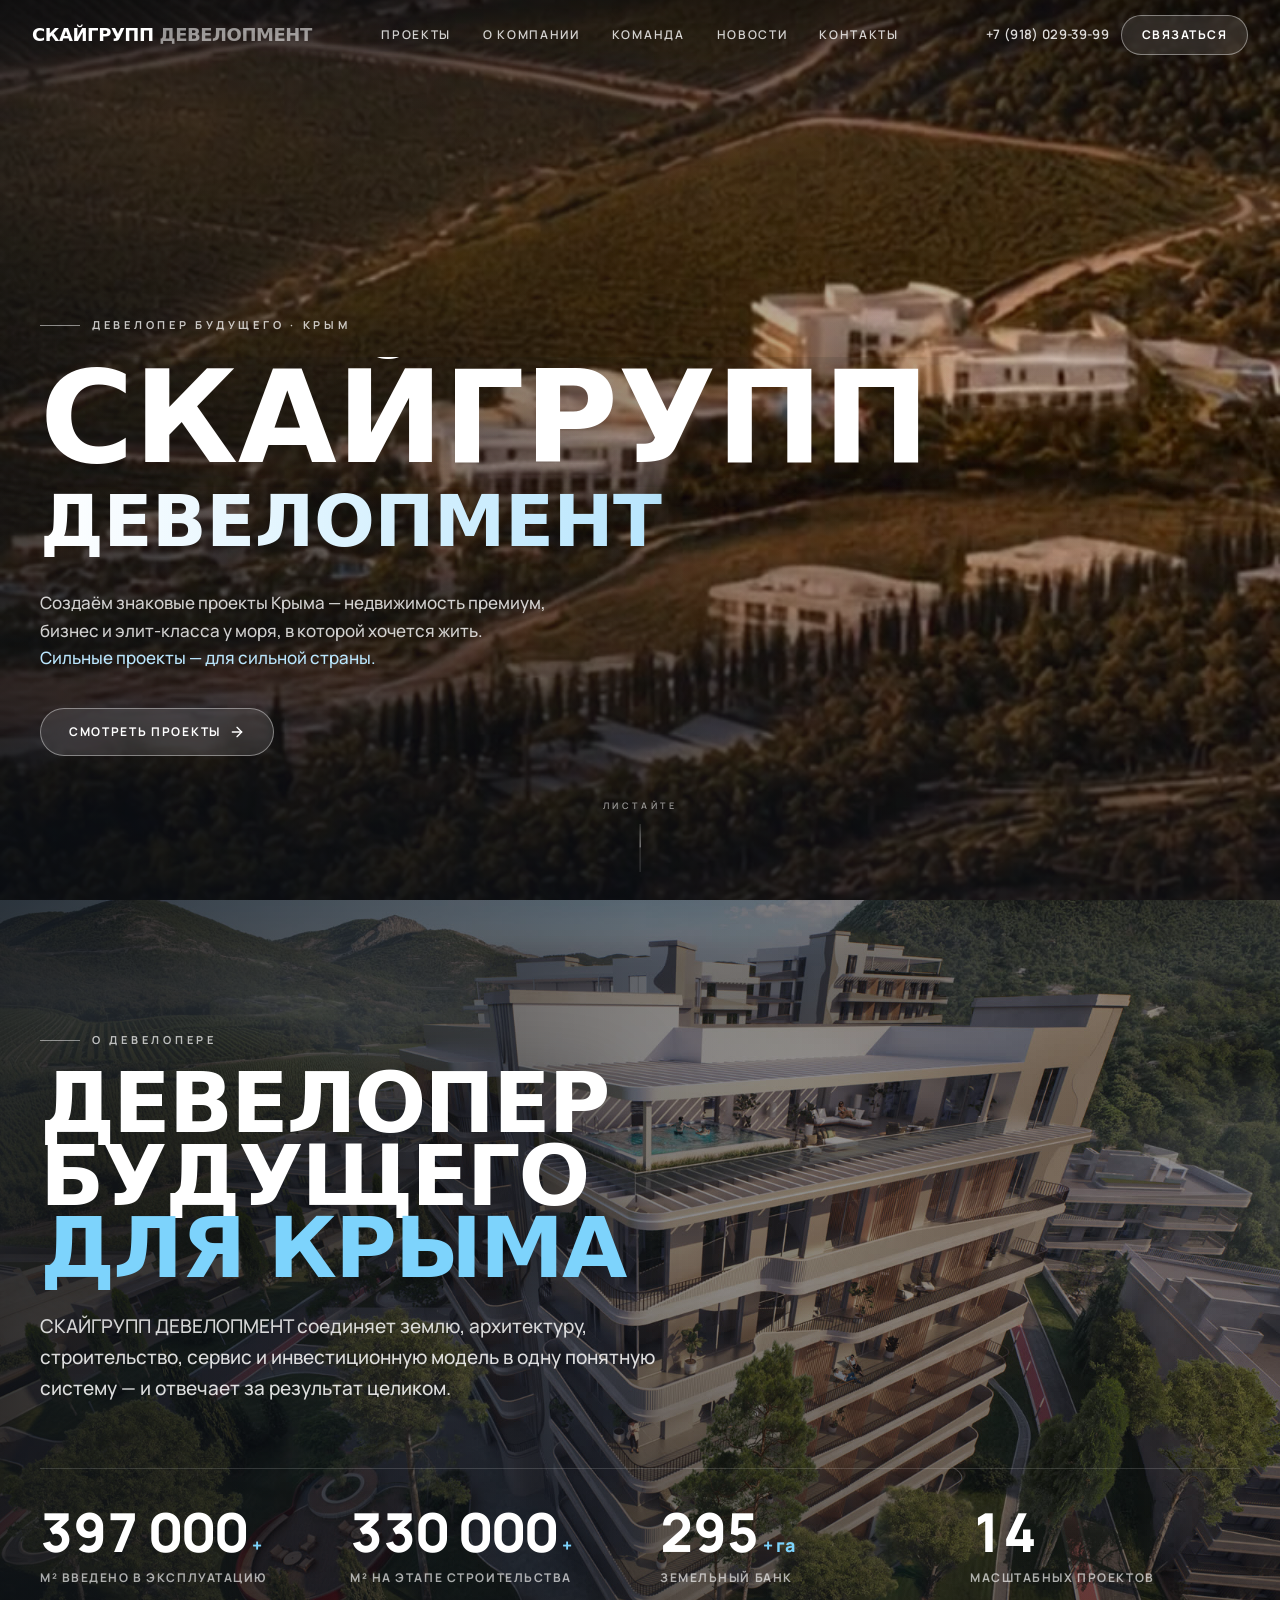
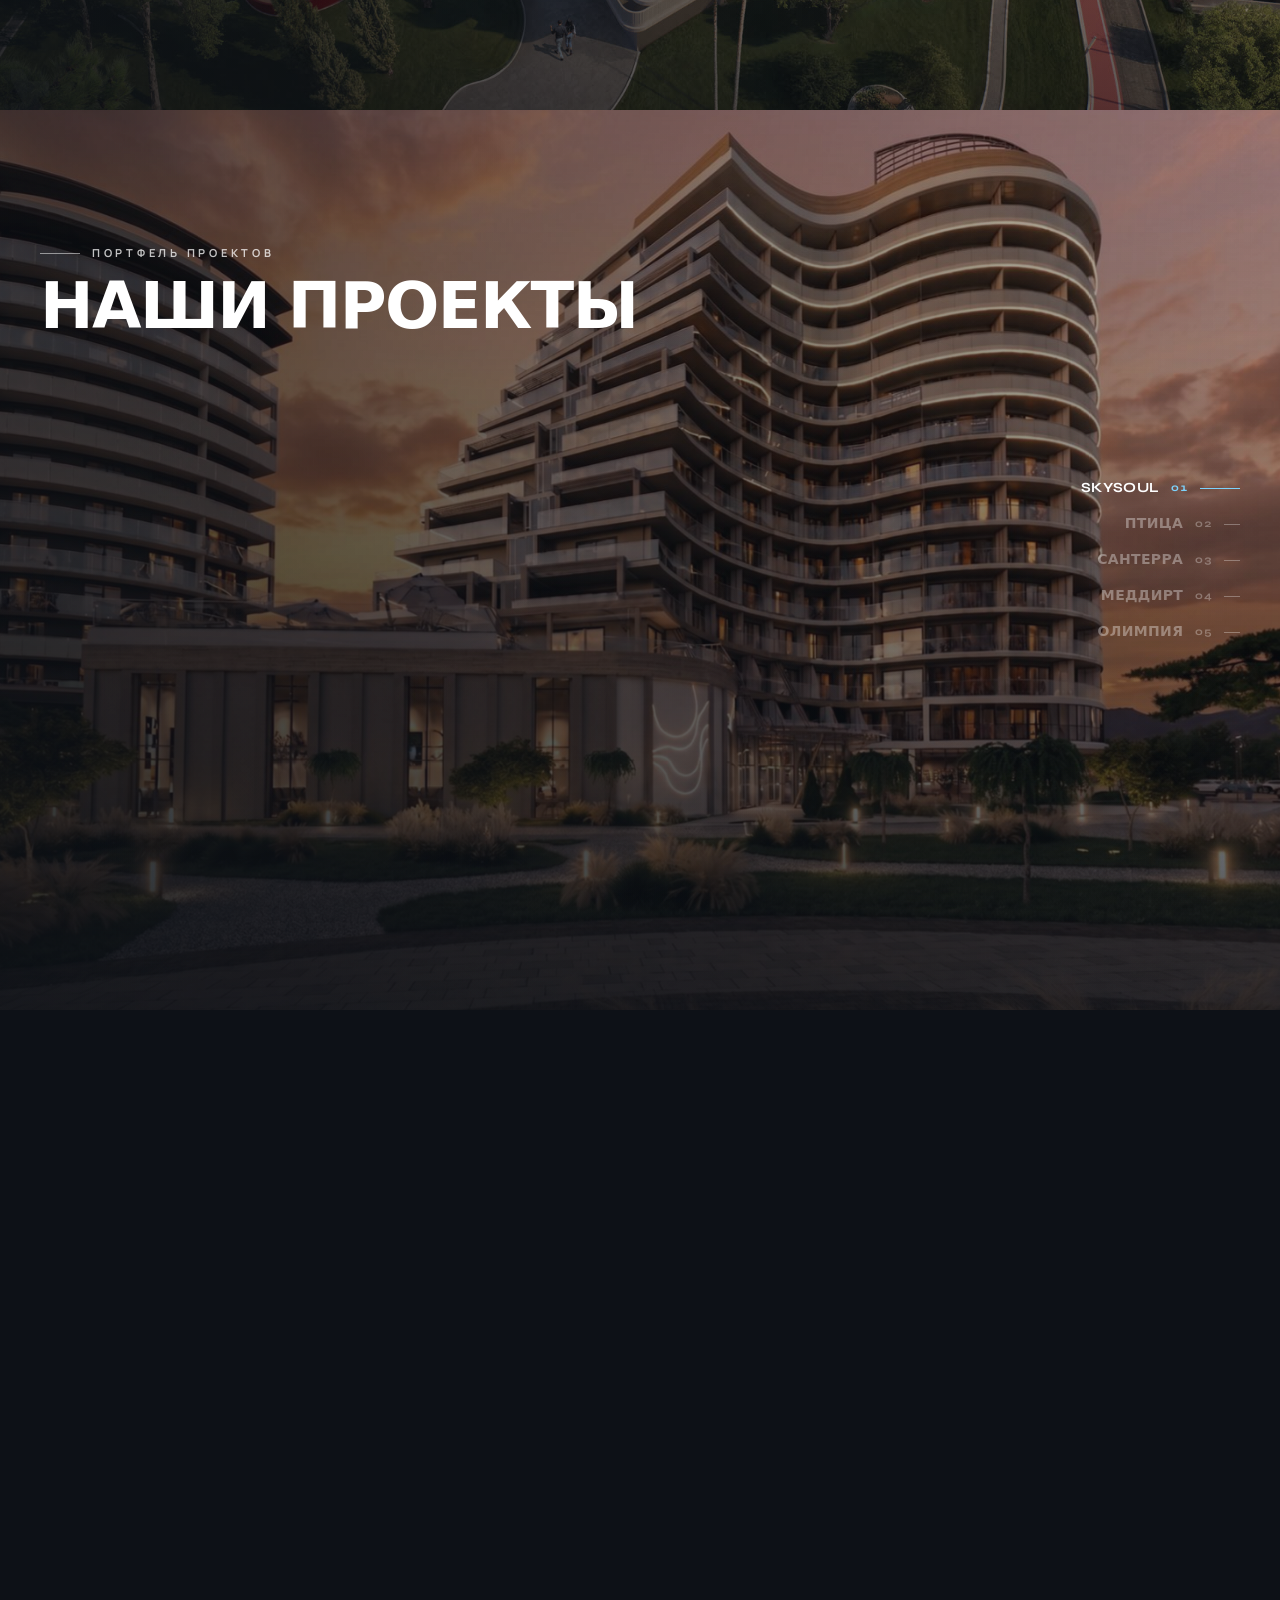
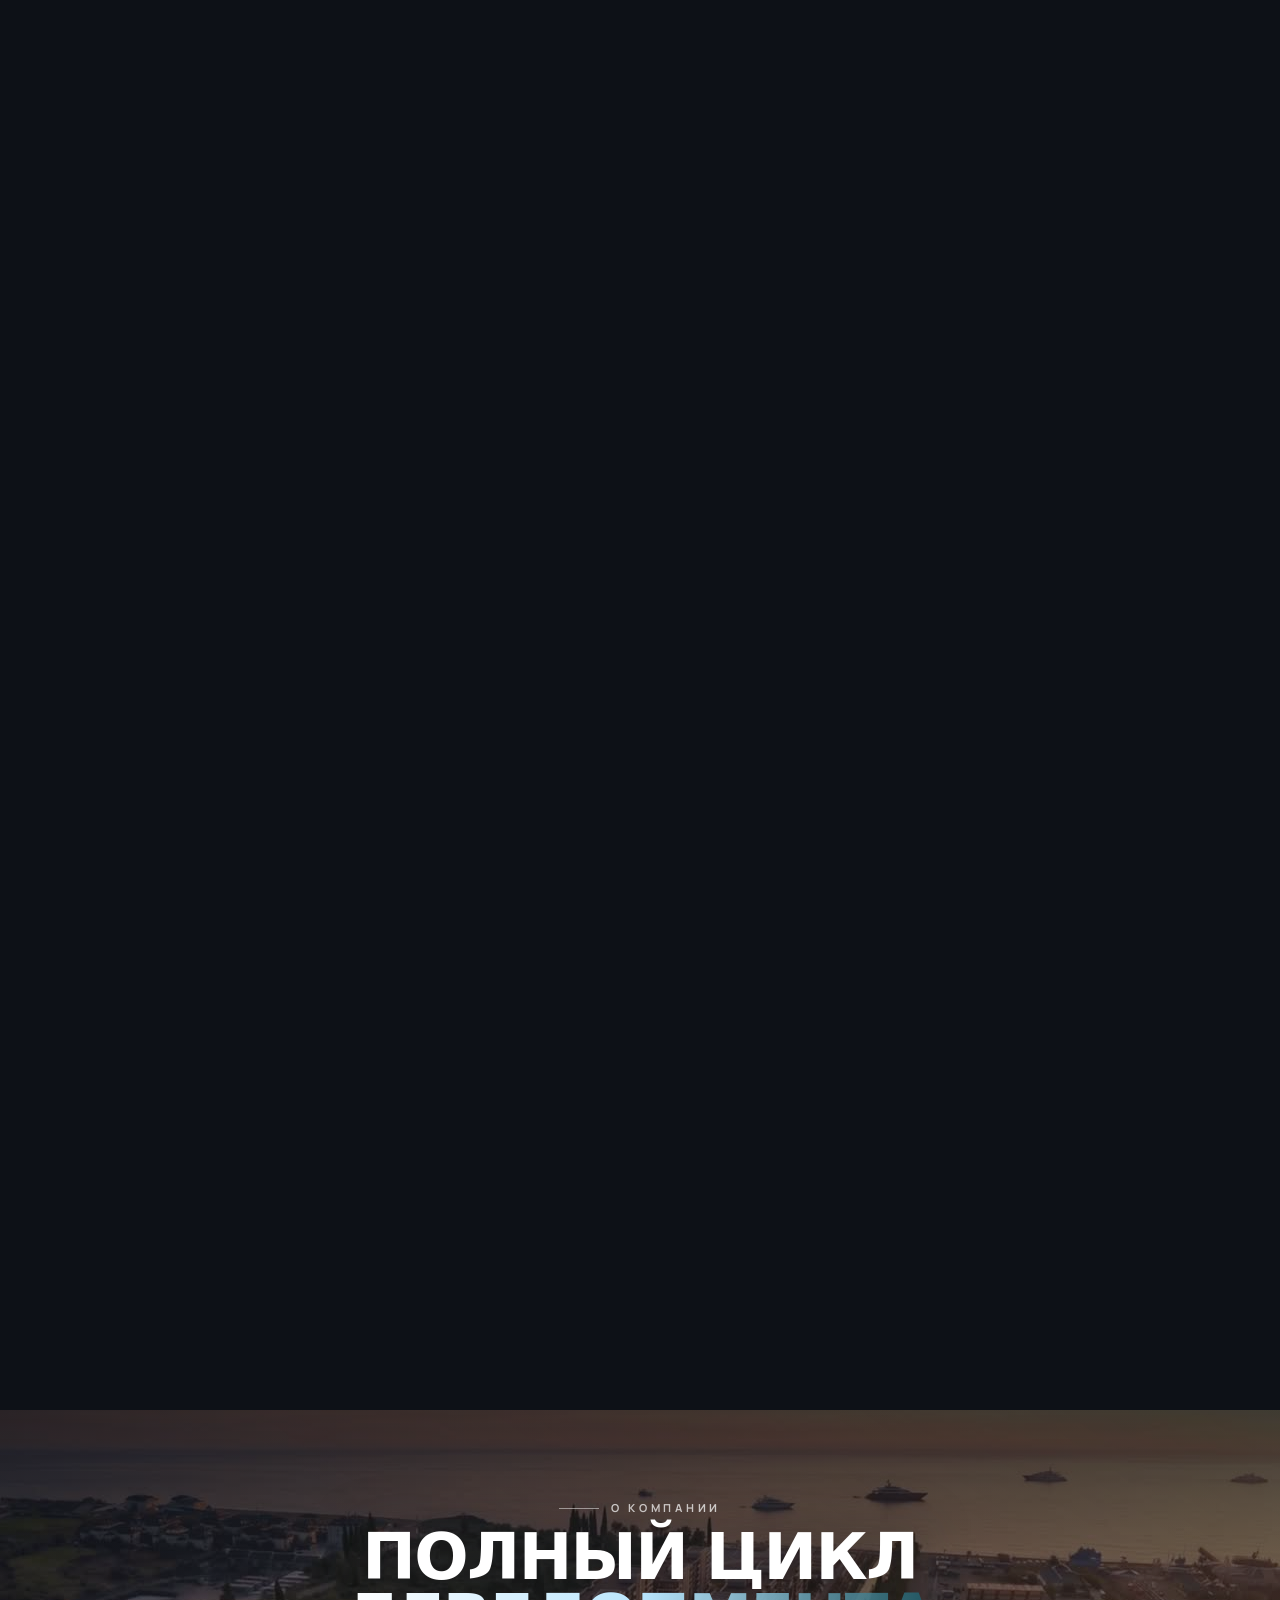
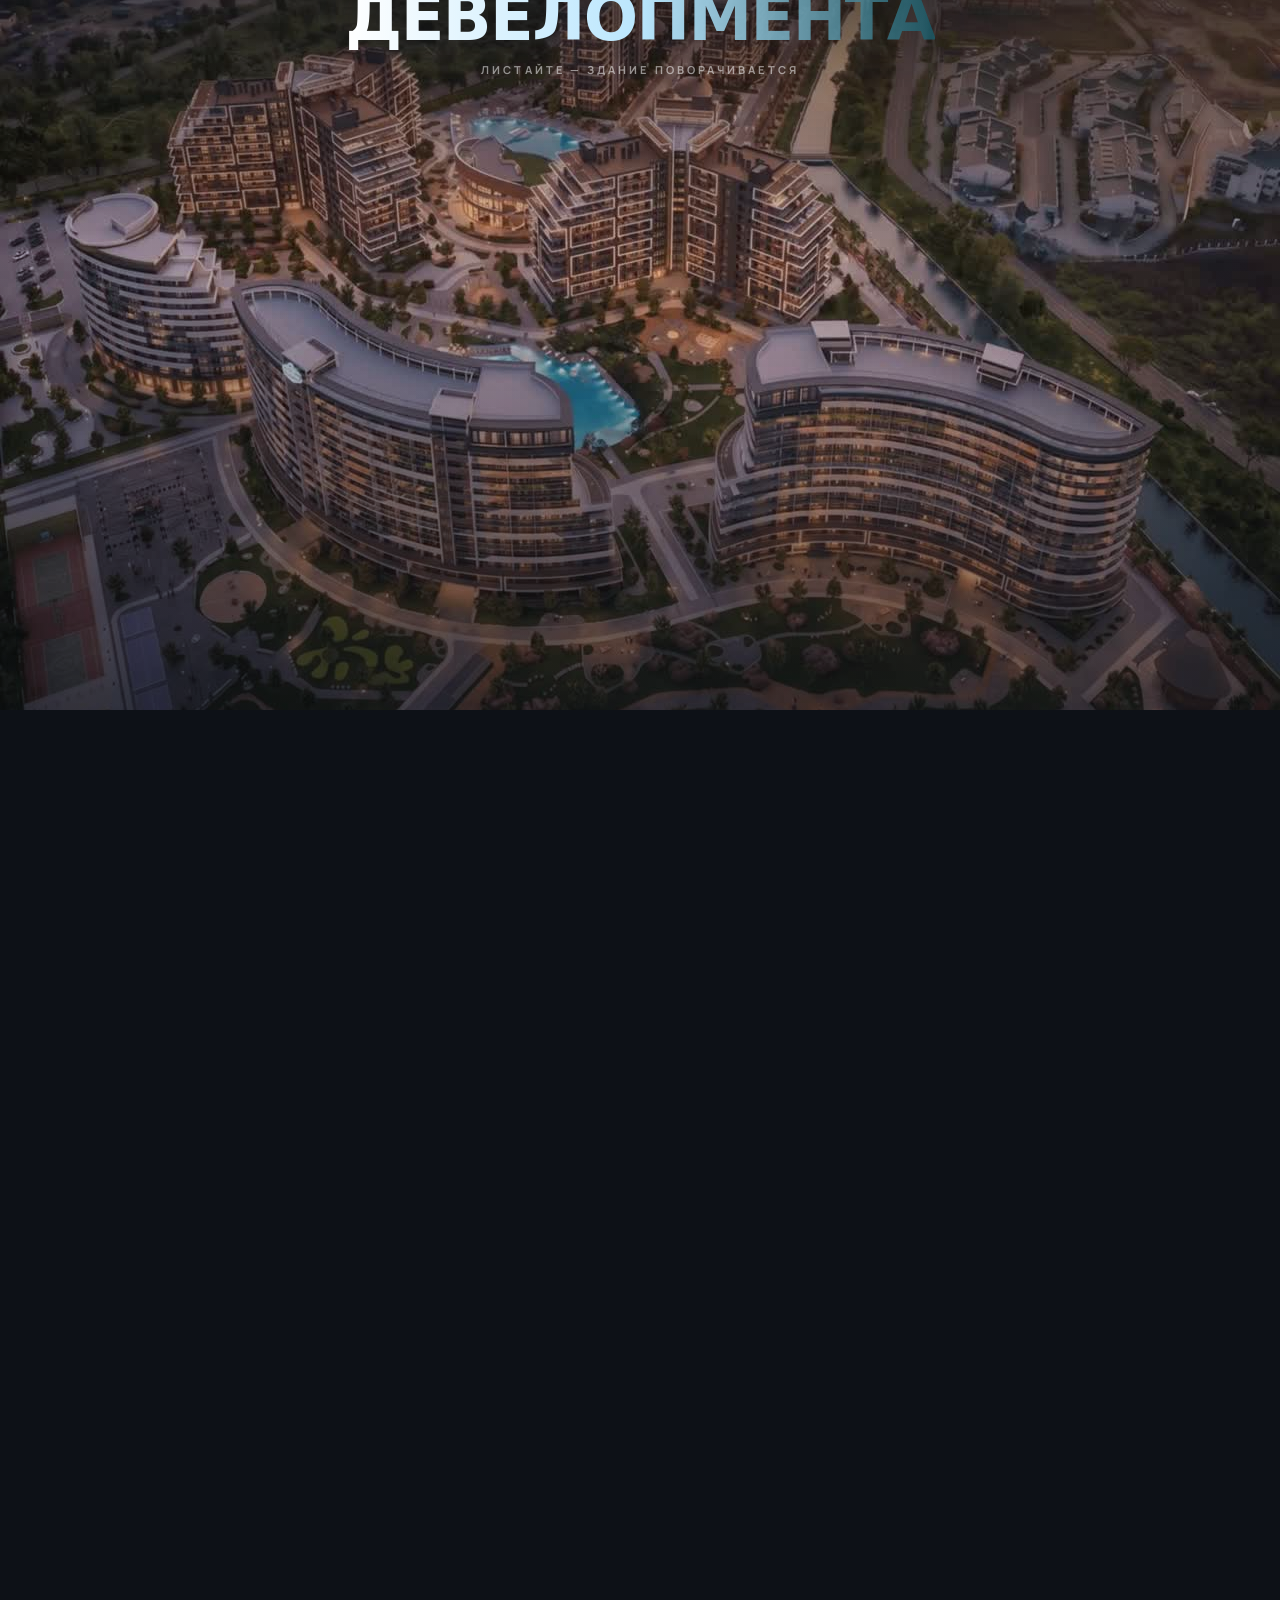
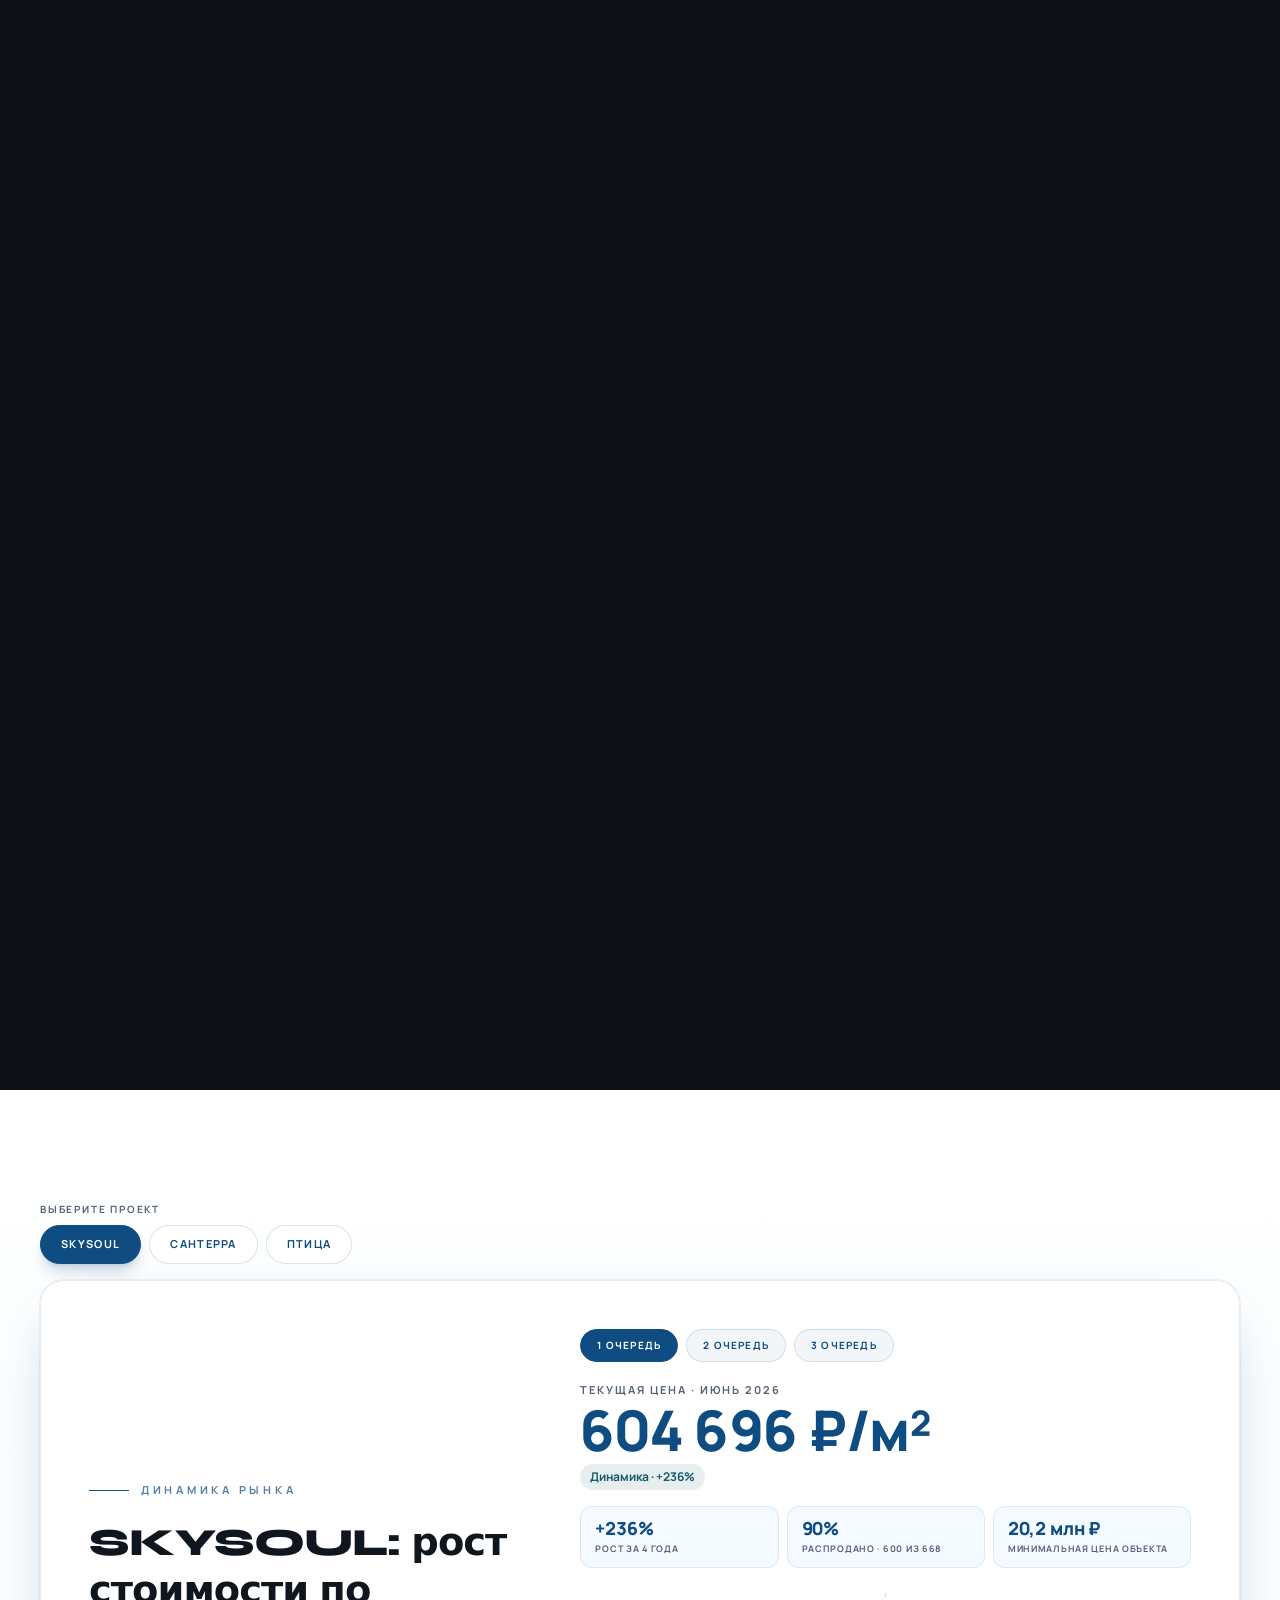
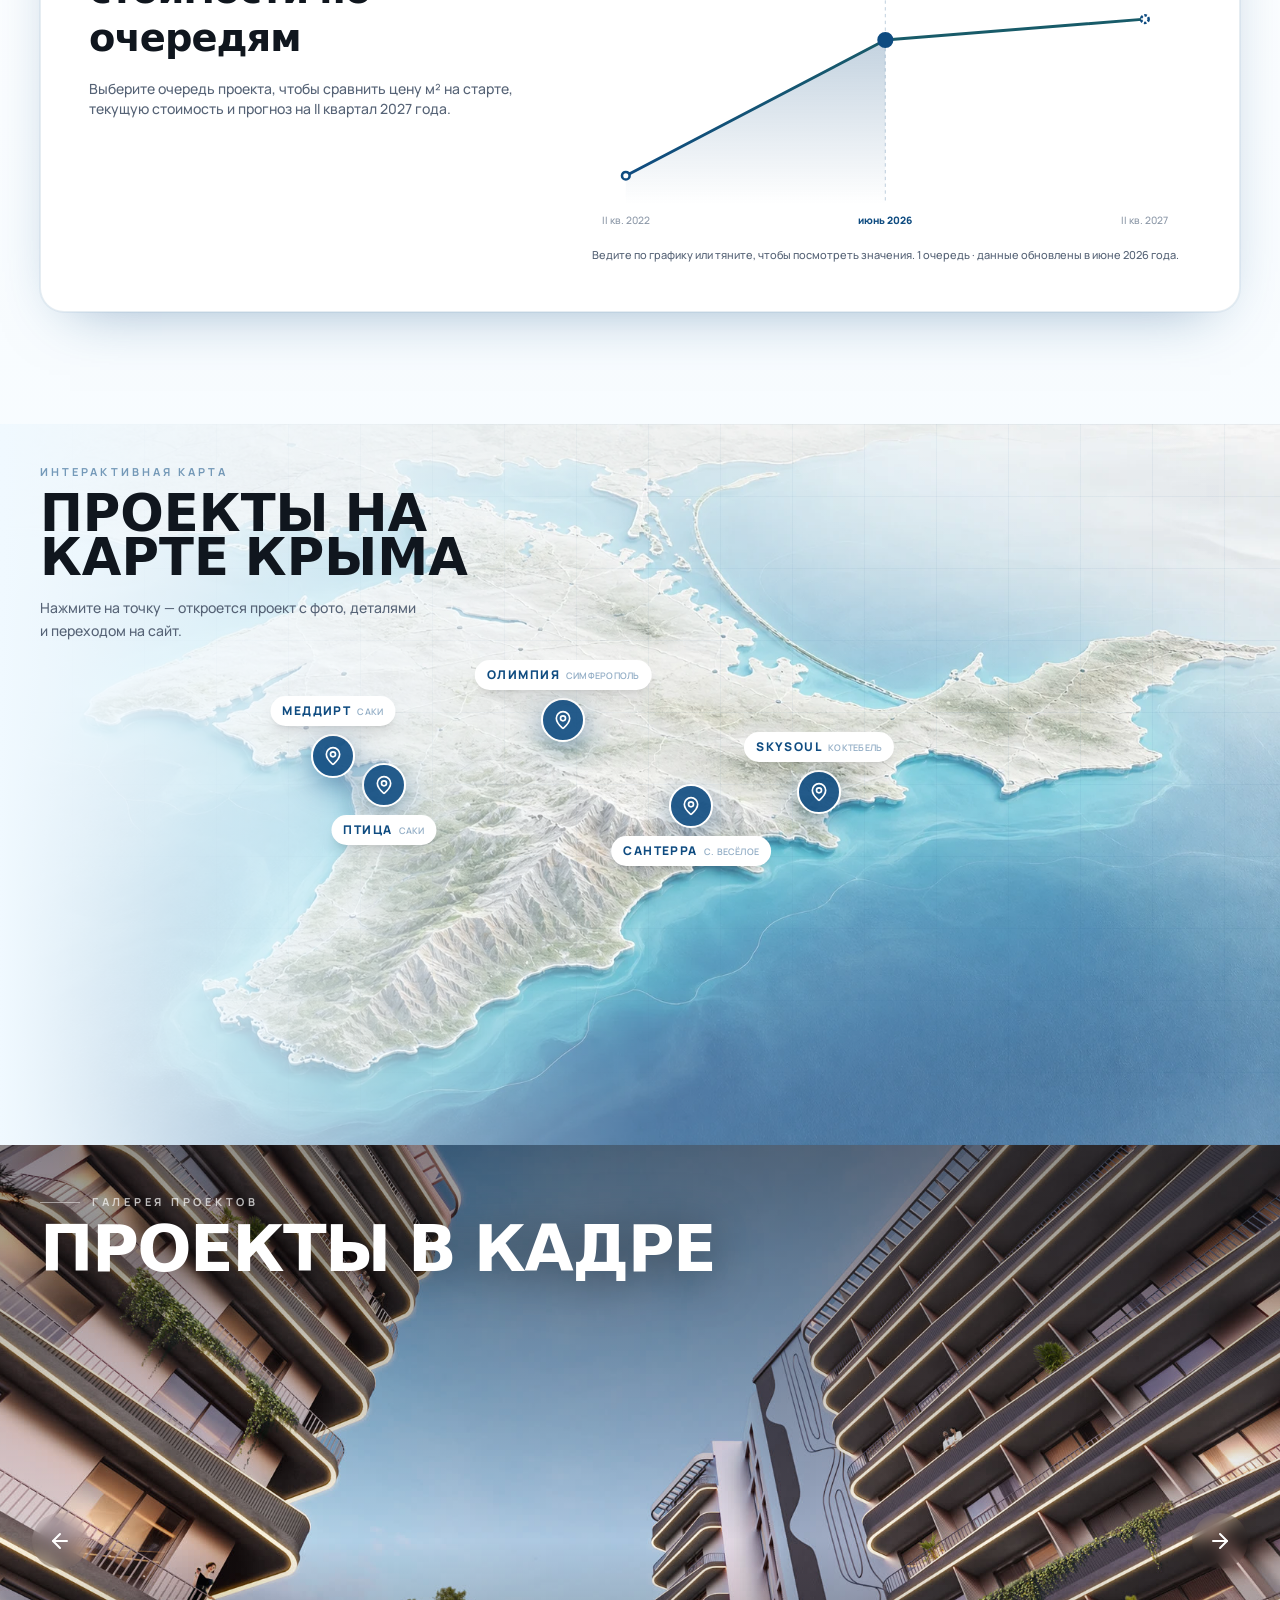
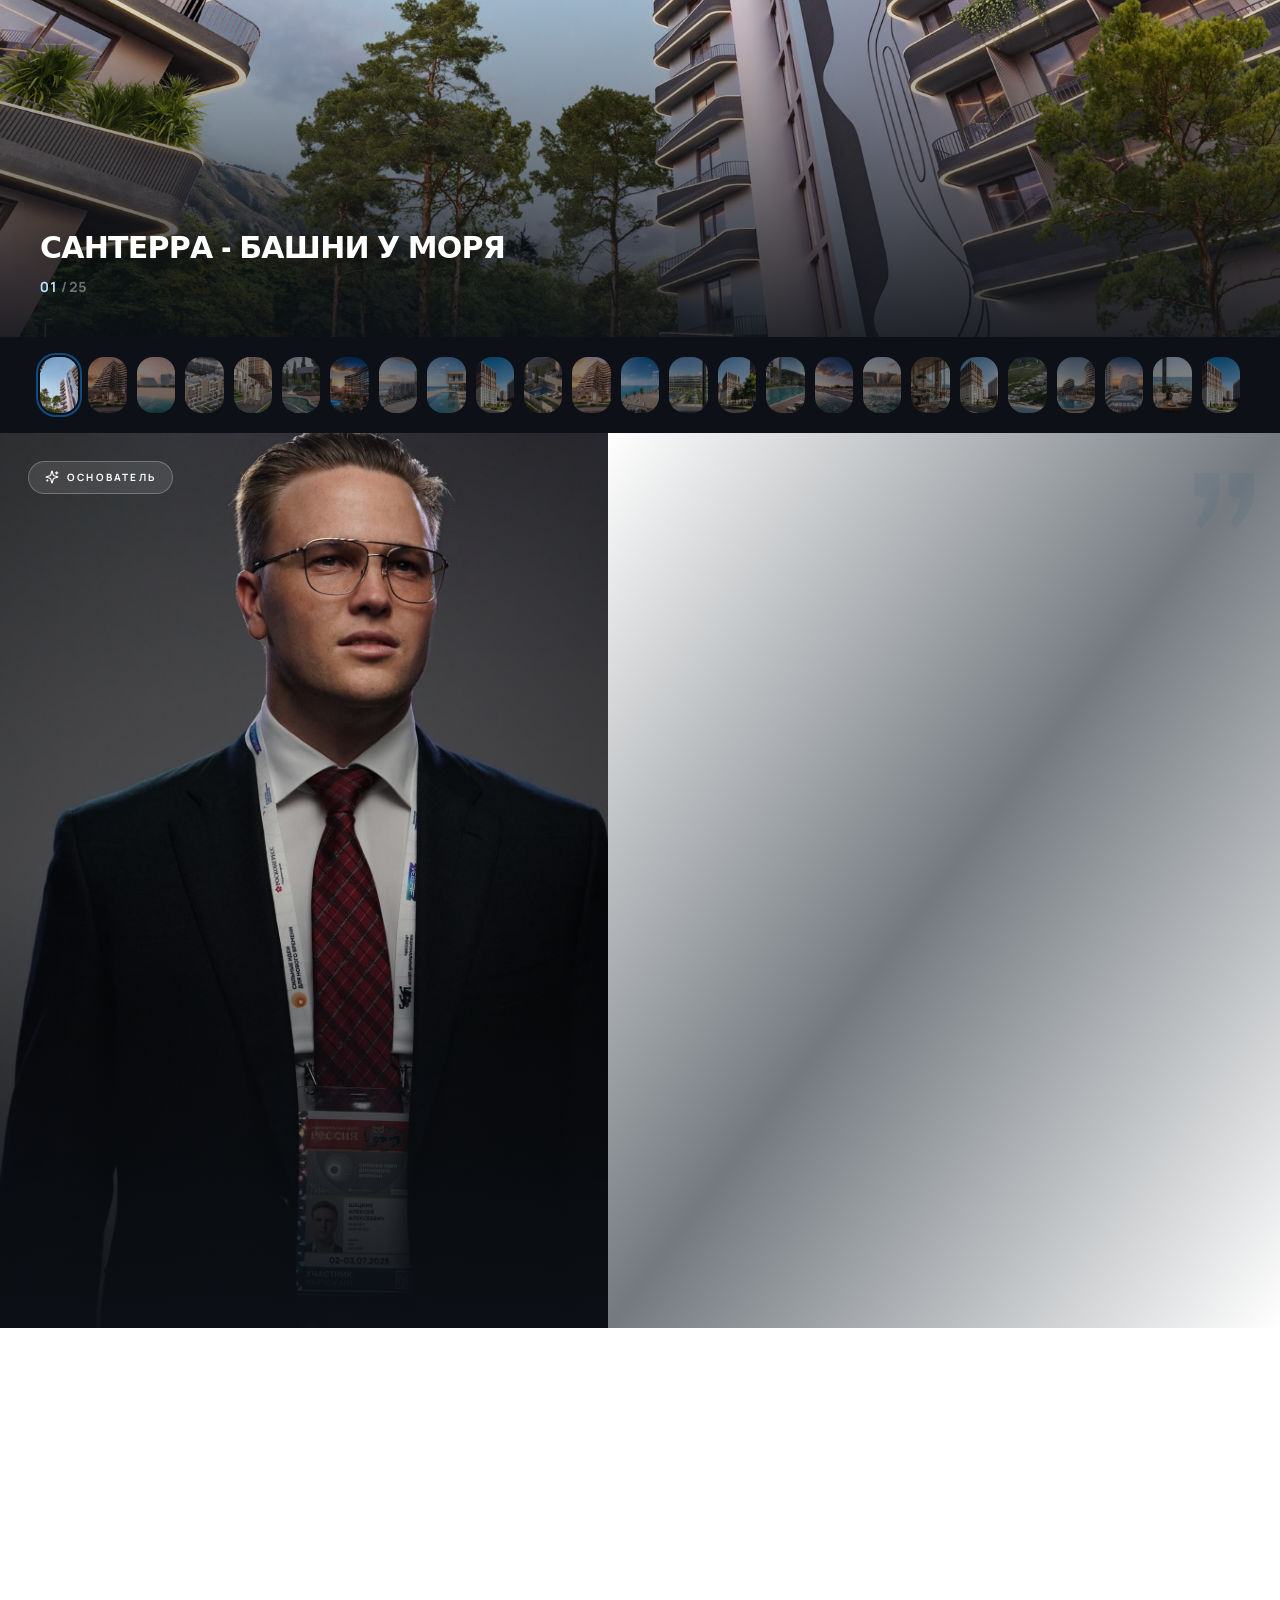
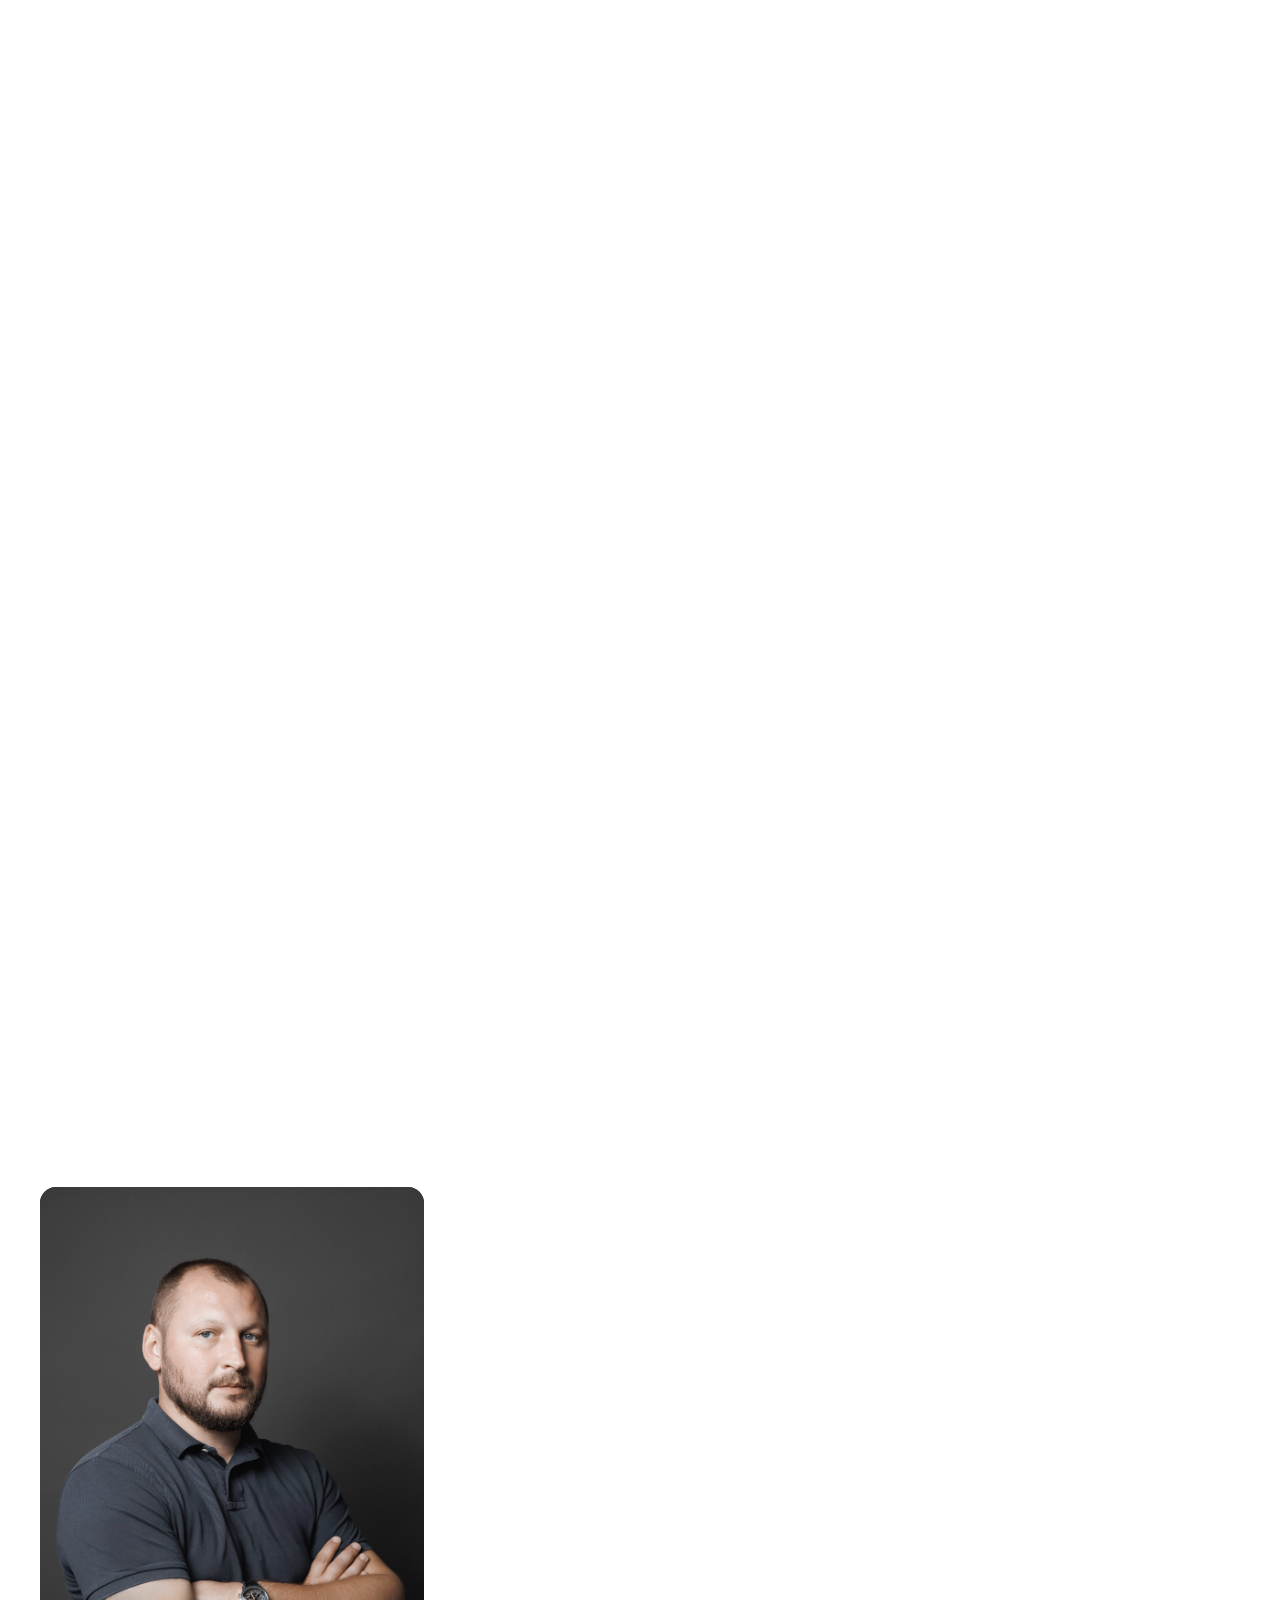
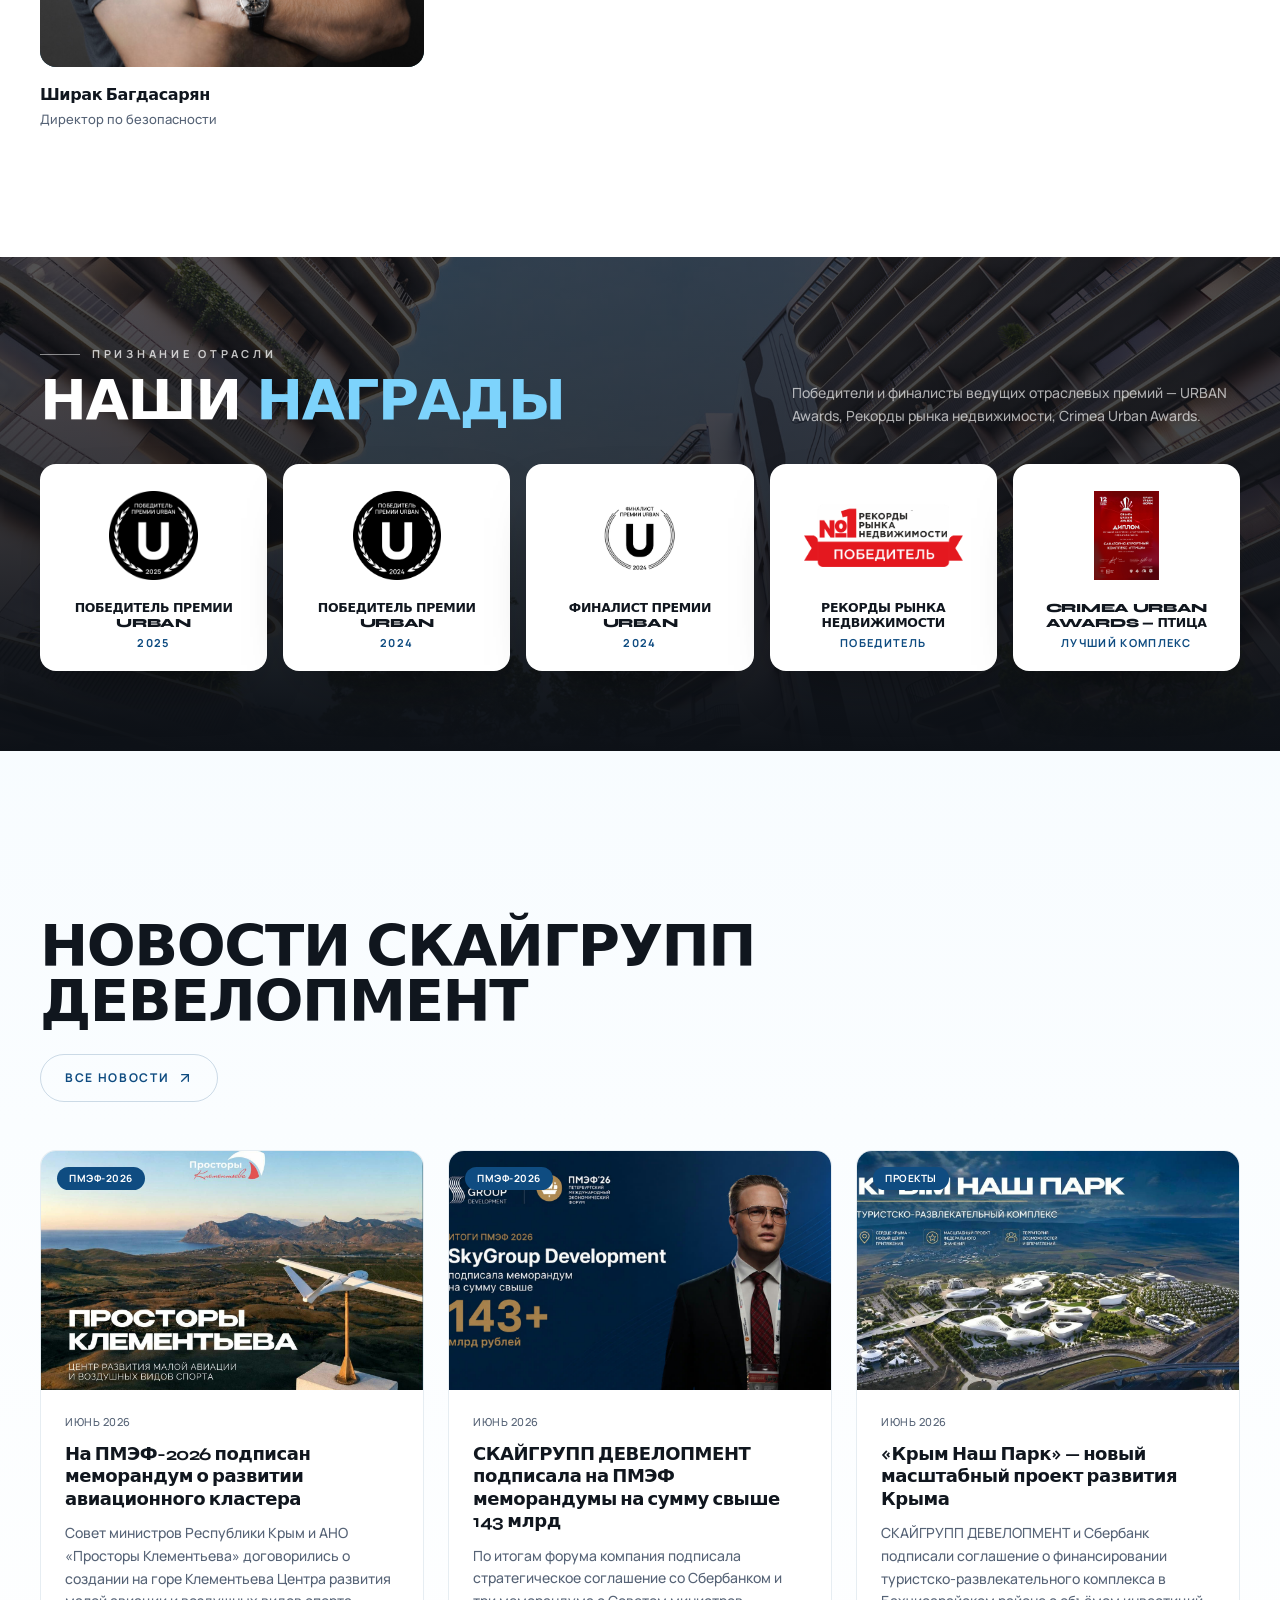
==== commit e9c78a24: "Gallery lightbox: tap image to view full render (object-contain) with swipe/arrows" ====
--- a/index.html
+++ b/index.html
@@ -12,8 +12,8 @@
       href="https://fonts.googleapis.com/css2?family=Syne:wght@600;700;800&family=Manrope:wght@300;400;500;600;700;800&display=swap"
       rel="stylesheet"
     />
-    <script type="module" crossorigin src="./assets/index-CSWqw4Sf.js"></script>
-    <link rel="stylesheet" crossorigin href="./assets/index-CSFvZAaM.css">
+    <script type="module" crossorigin src="./assets/index-8F2WVSUz.js"></script>
+    <link rel="stylesheet" crossorigin href="./assets/index-DkVC5eNr.css">
   </head>
   <body>
     <div id="root"></div>
--- a/assets/index-DkVC5eNr.css
+++ b/assets/index-DkVC5eNr.css
@@ -0,0 +1 @@
+*,:before,:after{--tw-border-spacing-x: 0;--tw-border-spacing-y: 0;--tw-translate-x: 0;--tw-translate-y: 0;--tw-rotate: 0;--tw-skew-x: 0;--tw-skew-y: 0;--tw-scale-x: 1;--tw-scale-y: 1;--tw-pan-x: ;--tw-pan-y: ;--tw-pinch-zoom: ;--tw-scroll-snap-strictness: proximity;--tw-gradient-from-position: ;--tw-gradient-via-position: ;--tw-gradient-to-position: ;--tw-ordinal: ;--tw-slashed-zero: ;--tw-numeric-figure: ;--tw-numeric-spacing: ;--tw-numeric-fraction: ;--tw-ring-inset: ;--tw-ring-offset-width: 0px;--tw-ring-offset-color: #fff;--tw-ring-color: rgb(59 130 246 / .5);--tw-ring-offset-shadow: 0 0 #0000;--tw-ring-shadow: 0 0 #0000;--tw-shadow: 0 0 #0000;--tw-shadow-colored: 0 0 #0000;--tw-blur: ;--tw-brightness: ;--tw-contrast: ;--tw-grayscale: ;--tw-hue-rotate: ;--tw-invert: ;--tw-saturate: ;--tw-sepia: ;--tw-drop-shadow: ;--tw-backdrop-blur: ;--tw-backdrop-brightness: ;--tw-backdrop-contrast: ;--tw-backdrop-grayscale: ;--tw-backdrop-hue-rotate: ;--tw-backdrop-invert: ;--tw-backdrop-opacity: ;--tw-backdrop-saturate: ;--tw-backdrop-sepia: ;--tw-contain-size: ;--tw-contain-layout: ;--tw-contain-paint: ;--tw-contain-style: }::backdrop{--tw-border-spacing-x: 0;--tw-border-spacing-y: 0;--tw-translate-x: 0;--tw-translate-y: 0;--tw-rotate: 0;--tw-skew-x: 0;--tw-skew-y: 0;--tw-scale-x: 1;--tw-scale-y: 1;--tw-pan-x: ;--tw-pan-y: ;--tw-pinch-zoom: ;--tw-scroll-snap-strictness: proximity;--tw-gradient-from-position: ;--tw-gradient-via-position: ;--tw-gradient-to-position: ;--tw-ordinal: ;--tw-slashed-zero: ;--tw-numeric-figure: ;--tw-numeric-spacing: ;--tw-numeric-fraction: ;--tw-ring-inset: ;--tw-ring-offset-width: 0px;--tw-ring-offset-color: #fff;--tw-ring-color: rgb(59 130 246 / .5);--tw-ring-offset-shadow: 0 0 #0000;--tw-ring-shadow: 0 0 #0000;--tw-shadow: 0 0 #0000;--tw-shadow-colored: 0 0 #0000;--tw-blur: ;--tw-brightness: ;--tw-contrast: ;--tw-grayscale: ;--tw-hue-rotate: ;--tw-invert: ;--tw-saturate: ;--tw-sepia: ;--tw-drop-shadow: ;--tw-backdrop-blur: ;--tw-backdrop-brightness: ;--tw-backdrop-contrast: ;--tw-backdrop-grayscale: ;--tw-backdrop-hue-rotate: ;--tw-backdrop-invert: ;--tw-backdrop-opacity: ;--tw-backdrop-saturate: ;--tw-backdrop-sepia: ;--tw-contain-size: ;--tw-contain-layout: ;--tw-contain-paint: ;--tw-contain-style: }*,:before,:after{box-sizing:border-box;border-width:0;border-style:solid;border-color:#e5e7eb}:before,:after{--tw-content: ""}html,:host{line-height:1.5;-webkit-text-size-adjust:100%;-moz-tab-size:4;-o-tab-size:4;tab-size:4;font-family:Manrope,system-ui,sans-serif;font-feature-settings:normal;font-variation-settings:normal;-webkit-tap-highlight-color:transparent}body{margin:0;line-height:inherit}hr{height:0;color:inherit;border-top-width:1px}abbr:where([title]){-webkit-text-decoration:underline dotted;text-decoration:underline dotted}h1,h2,h3,h4,h5,h6{font-size:inherit;font-weight:inherit}a{color:inherit;text-decoration:inherit}b,strong{font-weight:bolder}code,kbd,samp,pre{font-family:ui-monospace,SFMono-Regular,Menlo,Monaco,Consolas,Liberation Mono,Courier New,monospace;font-feature-settings:normal;font-variation-settings:normal;font-size:1em}small{font-size:80%}sub,sup{font-size:75%;line-height:0;position:relative;vertical-align:baseline}sub{bottom:-.25em}sup{top:-.5em}table{text-indent:0;border-color:inherit;border-collapse:collapse}button,input,optgroup,select,textarea{font-family:inherit;font-feature-settings:inherit;font-variation-settings:inherit;font-size:100%;font-weight:inherit;line-height:inherit;letter-spacing:inherit;color:inherit;margin:0;padding:0}button,select{text-transform:none}button,input:where([type=button]),input:where([type=reset]),input:where([type=submit]){-webkit-appearance:button;background-color:transparent;background-image:none}:-moz-focusring{outline:auto}:-moz-ui-invalid{box-shadow:none}progress{vertical-align:baseline}::-webkit-inner-spin-button,::-webkit-outer-spin-button{height:auto}[type=search]{-webkit-appearance:textfield;outline-offset:-2px}::-webkit-search-decoration{-webkit-appearance:none}::-webkit-file-upload-button{-webkit-appearance:button;font:inherit}summary{display:list-item}blockquote,dl,dd,h1,h2,h3,h4,h5,h6,hr,figure,p,pre{margin:0}fieldset{margin:0;padding:0}legend{padding:0}ol,ul,menu{list-style:none;margin:0;padding:0}dialog{padding:0}textarea{resize:vertical}input::-moz-placeholder,textarea::-moz-placeholder{opacity:1;color:#9ca3af}input::placeholder,textarea::placeholder{opacity:1;color:#9ca3af}button,[role=button]{cursor:pointer}:disabled{cursor:default}img,svg,video,canvas,audio,iframe,embed,object{display:block;vertical-align:middle}img,video{max-width:100%;height:auto}[hidden]:where(:not([hidden=until-found])){display:none}:root{--background: 0 0% 100%;--foreground: 213 31% 9%;--card: 0 0% 100%;--card-foreground: 213 31% 9%;--popover: 0 0% 100%;--popover-foreground: 213 31% 9%;--primary: 208 79% 28%;--primary-foreground: 0 0% 100%;--secondary: 205 40% 96%;--secondary-foreground: 213 31% 12%;--muted: 210 40% 96%;--muted-foreground: 215 16% 40%;--accent: 188 63% 25%;--accent-foreground: 0 0% 100%;--destructive: 0 72% 51%;--destructive-foreground: 0 0% 100%;--border: 213 27% 88%;--input: 213 27% 88%;--ring: 208 79% 28%;--radius: 1rem}*{border-color:hsl(var(--border))}html{-webkit-text-size-adjust:100%}body{background-color:hsl(var(--background));font-family:Manrope,system-ui,sans-serif;color:hsl(var(--foreground));-moz-osx-font-smoothing:grayscale;overflow-x:hidden;-webkit-font-smoothing:antialiased;text-rendering:optimizeLegibility}::-moz-selection{background:#0f4c81;color:#fff}::selection{background:#0f4c81;color:#fff}::-webkit-scrollbar{width:10px}::-webkit-scrollbar-track{background:#eef4fa}::-webkit-scrollbar-thumb{background:linear-gradient(#0f4c81,#185b69);border-radius:999px;border:2px solid #eef4fa}.sr-only{position:absolute;width:1px;height:1px;padding:0;margin:-1px;overflow:hidden;clip:rect(0,0,0,0);white-space:nowrap;border-width:0}.pointer-events-none{pointer-events:none}.visible{visibility:visible}.fixed{position:fixed}.absolute{position:absolute}.relative{position:relative}.sticky{position:sticky}.-inset-5{top:-1.25rem;right:-1.25rem;bottom:-1.25rem;left:-1.25rem}.-inset-8{top:-2rem;right:-2rem;bottom:-2rem;left:-2rem}.inset-0{top:0;right:0;bottom:0;left:0}.inset-\[1px\]{top:1px;right:1px;bottom:1px;left:1px}.inset-x-0{left:0;right:0}.-left-20{left:-5rem}.-left-40{left:-10rem}.-right-16{right:-4rem}.-right-24{right:-6rem}.-right-32{right:-8rem}.-right-4{right:-1rem}.-top-16{top:-4rem}.-top-20{top:-5rem}.-top-32{top:-8rem}.bottom-0{bottom:0}.bottom-4{bottom:1rem}.bottom-6{bottom:1.5rem}.bottom-7{bottom:1.75rem}.bottom-8{bottom:2rem}.bottom-\[10\%\]{bottom:10%}.bottom-\[10vh\]{bottom:10vh}.bottom-full{bottom:100%}.left-0{left:0}.left-1\/2{left:50%}.left-10{left:2.5rem}.left-3{left:.75rem}.left-4{left:1rem}.left-5{left:1.25rem}.left-6{left:1.5rem}.left-7{left:1.75rem}.left-8{left:2rem}.right-0{right:0}.right-3{right:.75rem}.right-4{right:1rem}.right-5{right:1.25rem}.right-6{right:1.5rem}.right-8{right:2rem}.right-\[-20\%\]{right:-20%}.right-\[1\%\]{right:1%}.top-0{top:0}.top-1\/2{top:50%}.top-10{top:2.5rem}.top-3{top:.75rem}.top-4{top:1rem}.top-5{top:1.25rem}.top-7{top:1.75rem}.top-\[-12\%\]{top:-12%}.top-\[14vh\]{top:14vh}.top-\[24\%\]{top:24%}.top-\[9\%\]{top:9%}.top-full{top:100%}.isolate{isolation:isolate}.-z-10{z-index:-10}.z-0{z-index:0}.z-10{z-index:10}.z-20{z-index:20}.z-50{z-index:50}.z-\[11\]{z-index:11}.z-\[1\]{z-index:1}.z-\[200\]{z-index:200}.z-\[300\]{z-index:300}.z-\[320\]{z-index:320}.z-\[9998\]{z-index:9998}.z-\[9999\]{z-index:9999}.order-1{order:1}.order-2{order:2}.m-\[1px\]{margin:1px}.mx-auto{margin-left:auto;margin-right:auto}.my-auto{margin-top:auto;margin-bottom:auto}.-mt-4{margin-top:-1rem}.mb-1\.5{margin-bottom:.375rem}.mb-10{margin-bottom:2.5rem}.mb-12{margin-bottom:3rem}.mb-14{margin-bottom:3.5rem}.mb-2{margin-bottom:.5rem}.mb-3{margin-bottom:.75rem}.mb-4{margin-bottom:1rem}.mb-5{margin-bottom:1.25rem}.mb-9{margin-bottom:2.25rem}.ml-0\.5{margin-left:.125rem}.ml-1{margin-left:.25rem}.ml-auto{margin-left:auto}.mt-1{margin-top:.25rem}.mt-1\.5{margin-top:.375rem}.mt-10{margin-top:2.5rem}.mt-12{margin-top:3rem}.mt-14{margin-top:3.5rem}.mt-2{margin-top:.5rem}.mt-2\.5{margin-top:.625rem}.mt-3{margin-top:.75rem}.mt-4{margin-top:1rem}.mt-5{margin-top:1.25rem}.mt-6{margin-top:1.5rem}.mt-7{margin-top:1.75rem}.mt-8{margin-top:2rem}.mt-9{margin-top:2.25rem}.mt-auto{margin-top:auto}.block{display:block}.inline-block{display:inline-block}.flex{display:flex}.inline-flex{display:inline-flex}.grid{display:grid}.inline-grid{display:inline-grid}.hidden{display:none}.aspect-\[16\/10\]{aspect-ratio:16/10}.aspect-\[16\/9\]{aspect-ratio:16/9}.aspect-\[4\/3\]{aspect-ratio:4/3}.aspect-\[4\/4\.6\]{aspect-ratio:4/4.6}.aspect-\[4\/5\]{aspect-ratio:4/5}.size-4{width:1rem;height:1rem}.size-9{width:2.25rem;height:2.25rem}.h-0{height:0px}.h-1{height:.25rem}.h-1\.5{height:.375rem}.h-1\/2{height:50%}.h-1\/3{height:33.333333%}.h-10{height:2.5rem}.h-11{height:2.75rem}.h-12{height:3rem}.h-14{height:3.5rem}.h-16{height:4rem}.h-2{height:.5rem}.h-20{height:5rem}.h-3\.5{height:.875rem}.h-4{height:1rem}.h-5{height:1.25rem}.h-52{height:13rem}.h-56{height:14rem}.h-6{height:1.5rem}.h-7{height:1.75rem}.h-8{height:2rem}.h-80{height:20rem}.h-9{height:2.25rem}.h-96{height:24rem}.h-\[120\%\]{height:120%}.h-\[150\%\]{height:150%}.h-\[169\%\]{height:169%}.h-\[28rem\]{height:28rem}.h-\[320px\]{height:320px}.h-\[320vh\]{height:320vh}.h-\[400px\]{height:400px}.h-\[420px\]{height:420px}.h-\[440vh\]{height:440vh}.h-\[56svh\]{height:56svh}.h-\[60vh\]{height:60vh}.h-\[70px\]{height:70px}.h-\[720px\]{height:720px}.h-\[88px\]{height:88px}.h-\[calc\(100dvh-2rem\)\]{height:calc(100dvh - 2rem)}.h-\[var\(--app-height\,100svh\)\]{height:var(--app-height,100svh)}.h-full{height:100%}.h-px{height:1px}.h-screen{height:100vh}.max-h-0{max-height:0px}.max-h-\[760px\]{max-height:760px}.max-h-\[86vh\]{max-height:86vh}.max-h-\[90vh\]{max-height:90vh}.max-h-full{max-height:100%}.min-h-0{min-height:0px}.min-h-\[340px\]{min-height:340px}.min-h-\[440px\]{min-height:440px}.min-h-\[560px\]{min-height:560px}.min-h-\[640px\]{min-height:640px}.min-h-\[64vh\]{min-height:64vh}.min-h-\[78vh\]{min-height:78vh}.min-h-\[90vh\]{min-height:90vh}.min-h-screen{min-height:100vh}.w-0{width:0px}.w-1\.5{width:.375rem}.w-10{width:2.5rem}.w-11{width:2.75rem}.w-12{width:3rem}.w-14{width:3.5rem}.w-16{width:4rem}.w-2{width:.5rem}.w-20{width:5rem}.w-3\.5{width:.875rem}.w-4{width:1rem}.w-5{width:1.25rem}.w-52{width:13rem}.w-6{width:1.5rem}.w-7{width:1.75rem}.w-8{width:2rem}.w-9{width:2.25rem}.w-96{width:24rem}.w-\[138\%\]{width:138%}.w-\[28rem\]{width:28rem}.w-\[60vh\]{width:60vh}.w-\[720px\]{width:720px}.w-\[80vw\]{width:80vw}.w-\[calc\(56svh\*1\.78\)\]{width:99.68svh}.w-\[min\(380px\,calc\(100\%-2rem\)\)\]{width:min(380px,calc(100% - 2rem))}.w-auto{width:auto}.w-full{width:100%}.w-max{width:-moz-max-content;width:max-content}.w-px{width:1px}.min-w-0{min-width:0px}.min-w-\[780px\]{min-width:780px}.max-w-2xl{max-width:42rem}.max-w-3xl{max-width:48rem}.max-w-4xl{max-width:56rem}.max-w-\[1320px\]{max-width:1320px}.max-w-\[1360px\]{max-width:1360px}.max-w-\[1400px\]{max-width:1400px}.max-w-\[1500px\]{max-width:1500px}.max-w-\[1680px\]{max-width:1680px}.max-w-\[420px\]{max-width:420px}.max-w-\[85\%\]{max-width:85%}.max-w-\[94vw\]{max-width:94vw}.max-w-full{max-width:100%}.max-w-lg{max-width:32rem}.max-w-md{max-width:28rem}.max-w-sm{max-width:24rem}.max-w-xl{max-width:36rem}.max-w-xs{max-width:20rem}.flex-1{flex:1 1 0%}.shrink-0{flex-shrink:0}.origin-center{transform-origin:center}.origin-left{transform-origin:left}.-translate-x-1\/2{--tw-translate-x: -50%;transform:translate(var(--tw-translate-x),var(--tw-translate-y)) rotate(var(--tw-rotate)) skew(var(--tw-skew-x)) skewY(var(--tw-skew-y)) scaleX(var(--tw-scale-x)) scaleY(var(--tw-scale-y))}.-translate-y-1\/2{--tw-translate-y: -50%;transform:translate(var(--tw-translate-x),var(--tw-translate-y)) rotate(var(--tw-rotate)) skew(var(--tw-skew-x)) skewY(var(--tw-skew-y)) scaleX(var(--tw-scale-x)) scaleY(var(--tw-scale-y))}.translate-y-0{--tw-translate-y: 0px;transform:translate(var(--tw-translate-x),var(--tw-translate-y)) rotate(var(--tw-rotate)) skew(var(--tw-skew-x)) skewY(var(--tw-skew-y)) scaleX(var(--tw-scale-x)) scaleY(var(--tw-scale-y))}.translate-y-2{--tw-translate-y: .5rem;transform:translate(var(--tw-translate-x),var(--tw-translate-y)) rotate(var(--tw-rotate)) skew(var(--tw-skew-x)) skewY(var(--tw-skew-y)) scaleX(var(--tw-scale-x)) scaleY(var(--tw-scale-y))}.rotate-180{--tw-rotate: 180deg;transform:translate(var(--tw-translate-x),var(--tw-translate-y)) rotate(var(--tw-rotate)) skew(var(--tw-skew-x)) skewY(var(--tw-skew-y)) scaleX(var(--tw-scale-x)) scaleY(var(--tw-scale-y))}.scale-110{--tw-scale-x: 1.1;--tw-scale-y: 1.1;transform:translate(var(--tw-translate-x),var(--tw-translate-y)) rotate(var(--tw-rotate)) skew(var(--tw-skew-x)) skewY(var(--tw-skew-y)) scaleX(var(--tw-scale-x)) scaleY(var(--tw-scale-y))}.transform{transform:translate(var(--tw-translate-x),var(--tw-translate-y)) rotate(var(--tw-rotate)) skew(var(--tw-skew-x)) skewY(var(--tw-skew-y)) scaleX(var(--tw-scale-x)) scaleY(var(--tw-scale-y))}.transform-gpu{transform:translate3d(var(--tw-translate-x),var(--tw-translate-y),0) rotate(var(--tw-rotate)) skew(var(--tw-skew-x)) skewY(var(--tw-skew-y)) scaleX(var(--tw-scale-x)) scaleY(var(--tw-scale-y))}@keyframes ping{75%,to{transform:scale(2);opacity:0}}.animate-ping{animation:ping 1s cubic-bezier(0,0,.2,1) infinite}@keyframes spotlight{0%{opacity:0;transform:translate(-72%,-62%) scale(.5)}to{opacity:1;transform:translate(-50%,-40%) scale(1)}}.animate-spotlight{animation:spotlight 2s ease .75s 1 forwards}.cursor-grab{cursor:grab}.cursor-pointer{cursor:pointer}.touch-none{touch-action:none}.select-none{-webkit-user-select:none;-moz-user-select:none;user-select:none}.resize{resize:both}.columns-2{-moz-columns:2;columns:2}.break-inside-avoid{-moz-column-break-inside:avoid;break-inside:avoid}.auto-rows-\[200px\]{grid-auto-rows:200px}.grid-cols-2{grid-template-columns:repeat(2,minmax(0,1fr))}.grid-cols-4{grid-template-columns:repeat(4,minmax(0,1fr))}.grid-rows-\[14rem_minmax\(0\,1fr\)\]{grid-template-rows:14rem minmax(0,1fr)}.flex-col{flex-direction:column}.flex-wrap{flex-wrap:wrap}.place-items-center{place-items:center}.content-between{align-content:space-between}.items-start{align-items:flex-start}.items-end{align-items:flex-end}.items-center{align-items:center}.items-baseline{align-items:baseline}.items-stretch{align-items:stretch}.justify-end{justify-content:flex-end}.justify-center{justify-content:center}.justify-between{justify-content:space-between}.gap-1{gap:.25rem}.gap-1\.5{gap:.375rem}.gap-10{gap:2.5rem}.gap-12{gap:3rem}.gap-2{gap:.5rem}.gap-2\.5{gap:.625rem}.gap-3{gap:.75rem}.gap-3\.5{gap:.875rem}.gap-4{gap:1rem}.gap-5{gap:1.25rem}.gap-6{gap:1.5rem}.gap-8{gap:2rem}.gap-px{gap:1px}.gap-x-6{-moz-column-gap:1.5rem;column-gap:1.5rem}.gap-y-9{row-gap:2.25rem}.space-y-1\.5>:not([hidden])~:not([hidden]){--tw-space-y-reverse: 0;margin-top:calc(.375rem * calc(1 - var(--tw-space-y-reverse)));margin-bottom:calc(.375rem * var(--tw-space-y-reverse))}.space-y-3>:not([hidden])~:not([hidden]){--tw-space-y-reverse: 0;margin-top:calc(.75rem * calc(1 - var(--tw-space-y-reverse)));margin-bottom:calc(.75rem * var(--tw-space-y-reverse))}.space-y-4>:not([hidden])~:not([hidden]){--tw-space-y-reverse: 0;margin-top:calc(1rem * calc(1 - var(--tw-space-y-reverse)));margin-bottom:calc(1rem * var(--tw-space-y-reverse))}.space-y-8>:not([hidden])~:not([hidden]){--tw-space-y-reverse: 0;margin-top:calc(2rem * calc(1 - var(--tw-space-y-reverse)));margin-bottom:calc(2rem * var(--tw-space-y-reverse))}.overflow-hidden{overflow:hidden}.overflow-x-auto{overflow-x:auto}.overflow-y-auto{overflow-y:auto}.overscroll-contain{overscroll-behavior:contain}.overscroll-x-contain{overscroll-behavior-x:contain}.whitespace-nowrap{white-space:nowrap}.rounded-2xl{border-radius:1rem}.rounded-3xl{border-radius:1.5rem}.rounded-\[1\.6rem\]{border-radius:1.6rem}.rounded-\[2\.25rem\]{border-radius:2.25rem}.rounded-\[2\.2rem\]{border-radius:2.2rem}.rounded-\[2\.5rem\]{border-radius:2.5rem}.rounded-\[28px\]{border-radius:28px}.rounded-\[2rem\]{border-radius:2rem}.rounded-\[3rem\]{border-radius:3rem}.rounded-full{border-radius:9999px}.rounded-lg{border-radius:var(--radius)}.rounded-md{border-radius:calc(var(--radius) - 2px)}.rounded-xl{border-radius:.75rem}.border{border-width:1px}.border-2{border-width:2px}.border-y{border-top-width:1px;border-bottom-width:1px}.border-b{border-bottom-width:1px}.border-b-2{border-bottom-width:2px}.border-t{border-top-width:1px}.border-brand-blue{--tw-border-opacity: 1;border-color:rgb(15 76 129 / var(--tw-border-opacity, 1))}.border-brand-blue\/10{border-color:#0f4c811a}.border-brand-blue\/15{border-color:#0f4c8126}.border-brand-blue\/20{border-color:#0f4c8133}.border-brand-blue\/25{border-color:#0f4c8140}.border-input{border-color:hsl(var(--input))}.border-white{--tw-border-opacity: 1;border-color:rgb(255 255 255 / var(--tw-border-opacity, 1))}.border-white\/10{border-color:#ffffff1a}.border-white\/15{border-color:#ffffff26}.border-white\/20{border-color:#fff3}.border-white\/25{border-color:#ffffff40}.border-white\/30{border-color:#ffffff4d}.border-white\/40{border-color:#fff6}.border-white\/60{border-color:#fff9}.border-zinc-950\/40{border-color:#09090b66}.bg-background{background-color:hsl(var(--background))}.bg-black\/95{background-color:#000000f2}.bg-brand-blue{--tw-bg-opacity: 1;background-color:rgb(15 76 129 / var(--tw-bg-opacity, 1))}.bg-brand-blue\/10{background-color:#0f4c811a}.bg-brand-blue\/20{background-color:#0f4c8133}.bg-brand-blue\/25{background-color:#0f4c8140}.bg-brand-blue\/5{background-color:#0f4c810d}.bg-brand-blue\/80{background-color:#0f4c81cc}.bg-brand-blue\/90{background-color:#0f4c81e6}.bg-brand-ink{--tw-bg-opacity: 1;background-color:rgb(13 17 23 / var(--tw-bg-opacity, 1))}.bg-brand-ink\/50{background-color:#0d111780}.bg-brand-ink\/55{background-color:#0d11178c}.bg-brand-teal\/10{background-color:#185b691a}.bg-brand-teal\/20{background-color:#185b6933}.bg-card{background-color:hsl(var(--card))}.bg-destructive{background-color:hsl(var(--destructive))}.bg-primary{background-color:hsl(var(--primary))}.bg-secondary{background-color:hsl(var(--secondary))}.bg-sky-300{--tw-bg-opacity: 1;background-color:rgb(125 211 252 / var(--tw-bg-opacity, 1))}.bg-sky-50{--tw-bg-opacity: 1;background-color:rgb(240 249 255 / var(--tw-bg-opacity, 1))}.bg-sky-50\/60{background-color:#f0f9ff99}.bg-sky-50\/75{background-color:#f0f9ffbf}.bg-transparent{background-color:transparent}.bg-white{--tw-bg-opacity: 1;background-color:rgb(255 255 255 / var(--tw-bg-opacity, 1))}.bg-white\/10{background-color:#ffffff1a}.bg-white\/15{background-color:#ffffff26}.bg-white\/20{background-color:#fff3}.bg-white\/30{background-color:#ffffff4d}.bg-white\/40{background-color:#fff6}.bg-white\/50{background-color:#ffffff80}.bg-white\/80{background-color:#fffc}.bg-white\/85{background-color:#ffffffd9}.bg-white\/90{background-color:#ffffffe6}.bg-white\/95{background-color:#fffffff2}.bg-\[linear-gradient\(90deg\,rgba\(15\,76\,129\,0\.05\)_1px\,transparent_1px\)\,linear-gradient\(rgba\(15\,76\,129\,0\.05\)_1px\,transparent_1px\)\]{background-image:linear-gradient(90deg,rgba(15,76,129,.05) 1px,transparent 1px),linear-gradient(rgba(15,76,129,.05) 1px,transparent 1px)}.bg-gradient-to-b{background-image:linear-gradient(to bottom,var(--tw-gradient-stops))}.bg-gradient-to-br{background-image:linear-gradient(to bottom right,var(--tw-gradient-stops))}.bg-gradient-to-r{background-image:linear-gradient(to right,var(--tw-gradient-stops))}.bg-gradient-to-t{background-image:linear-gradient(to top,var(--tw-gradient-stops))}.bg-gradient-to-tr{background-image:linear-gradient(to top right,var(--tw-gradient-stops))}.from-\[\#000\]{--tw-gradient-from: #000 var(--tw-gradient-from-position);--tw-gradient-to: rgb(0 0 0 / 0) var(--tw-gradient-to-position);--tw-gradient-stops: var(--tw-gradient-from), var(--tw-gradient-to)}.from-\[\#005A43\]{--tw-gradient-from: #005A43 var(--tw-gradient-from-position);--tw-gradient-to: rgb(0 90 67 / 0) var(--tw-gradient-to-position);--tw-gradient-stops: var(--tw-gradient-from), var(--tw-gradient-to)}.from-\[\#5A0000\]{--tw-gradient-from: #5A0000 var(--tw-gradient-from-position);--tw-gradient-to: rgb(90 0 0 / 0) var(--tw-gradient-to-position);--tw-gradient-stops: var(--tw-gradient-from), var(--tw-gradient-to)}.from-\[\#864813\]{--tw-gradient-from: #864813 var(--tw-gradient-from-position);--tw-gradient-to: rgb(134 72 19 / 0) var(--tw-gradient-to-position);--tw-gradient-stops: var(--tw-gradient-from), var(--tw-gradient-to)}.from-\[\#917100\]{--tw-gradient-from: #917100 var(--tw-gradient-from-position);--tw-gradient-to: rgb(145 113 0 / 0) var(--tw-gradient-to-position);--tw-gradient-stops: var(--tw-gradient-from), var(--tw-gradient-to)}.from-\[\#9ADBC8\]{--tw-gradient-from: #9ADBC8 var(--tw-gradient-from-position);--tw-gradient-to: rgb(154 219 200 / 0) var(--tw-gradient-to-position);--tw-gradient-stops: var(--tw-gradient-from), var(--tw-gradient-to)}.from-\[\#B9B9B9\]{--tw-gradient-from: #B9B9B9 var(--tw-gradient-from-position);--tw-gradient-to: rgb(185 185 185 / 0) var(--tw-gradient-to-position);--tw-gradient-stops: var(--tw-gradient-from), var(--tw-gradient-to)}.from-\[\#E5F8F0\]{--tw-gradient-from: #E5F8F0 var(--tw-gradient-from-position);--tw-gradient-to: rgb(229 248 240 / 0) var(--tw-gradient-to-position);--tw-gradient-stops: var(--tw-gradient-from), var(--tw-gradient-to)}.from-\[\#EDC5A1\]{--tw-gradient-from: #EDC5A1 var(--tw-gradient-from-position);--tw-gradient-to: rgb(237 197 161 / 0) var(--tw-gradient-to-position);--tw-gradient-stops: var(--tw-gradient-from), var(--tw-gradient-to)}.from-\[\#F08D8F\]{--tw-gradient-from: #F08D8F var(--tw-gradient-from-position);--tw-gradient-to: rgb(240 141 143 / 0) var(--tw-gradient-to-position);--tw-gradient-stops: var(--tw-gradient-from), var(--tw-gradient-to)}.from-\[\#FAFAFA\]{--tw-gradient-from: #FAFAFA var(--tw-gradient-from-position);--tw-gradient-to: rgb(250 250 250 / 0) var(--tw-gradient-to-position);--tw-gradient-stops: var(--tw-gradient-from), var(--tw-gradient-to)}.from-\[\#FFDEDE\]{--tw-gradient-from: #FFDEDE var(--tw-gradient-from-position);--tw-gradient-to: rgb(255 222 222 / 0) var(--tw-gradient-to-position);--tw-gradient-stops: var(--tw-gradient-from), var(--tw-gradient-to)}.from-\[\#FFE3C9\]{--tw-gradient-from: #FFE3C9 var(--tw-gradient-from-position);--tw-gradient-to: rgb(255 227 201 / 0) var(--tw-gradient-to-position);--tw-gradient-stops: var(--tw-gradient-from), var(--tw-gradient-to)}.from-\[\#FFEBA1\]{--tw-gradient-from: #FFEBA1 var(--tw-gradient-from-position);--tw-gradient-to: rgb(255 235 161 / 0) var(--tw-gradient-to-position);--tw-gradient-stops: var(--tw-gradient-from), var(--tw-gradient-to)}.from-\[\#FFFDDD\]{--tw-gradient-from: #FFFDDD var(--tw-gradient-from-position);--tw-gradient-to: rgb(255 253 221 / 0) var(--tw-gradient-to-position);--tw-gradient-stops: var(--tw-gradient-from), var(--tw-gradient-to)}.from-black\/30{--tw-gradient-from: rgb(0 0 0 / .3) var(--tw-gradient-from-position);--tw-gradient-to: rgb(0 0 0 / 0) var(--tw-gradient-to-position);--tw-gradient-stops: var(--tw-gradient-from), var(--tw-gradient-to)}.from-brand-blue{--tw-gradient-from: #0F4C81 var(--tw-gradient-from-position);--tw-gradient-to: rgb(15 76 129 / 0) var(--tw-gradient-to-position);--tw-gradient-stops: var(--tw-gradient-from), var(--tw-gradient-to)}.from-brand-blue\/10{--tw-gradient-from: rgb(15 76 129 / .1) var(--tw-gradient-from-position);--tw-gradient-to: rgb(15 76 129 / 0) var(--tw-gradient-to-position);--tw-gradient-stops: var(--tw-gradient-from), var(--tw-gradient-to)}.from-brand-blue\/30{--tw-gradient-from: rgb(15 76 129 / .3) var(--tw-gradient-from-position);--tw-gradient-to: rgb(15 76 129 / 0) var(--tw-gradient-to-position);--tw-gradient-stops: var(--tw-gradient-from), var(--tw-gradient-to)}.from-brand-blue\/45{--tw-gradient-from: rgb(15 76 129 / .45) var(--tw-gradient-from-position);--tw-gradient-to: rgb(15 76 129 / 0) var(--tw-gradient-to-position);--tw-gradient-stops: var(--tw-gradient-from), var(--tw-gradient-to)}.from-brand-blue\/\[0\.34\]{--tw-gradient-from: rgb(15 76 129 / .34) var(--tw-gradient-from-position);--tw-gradient-to: rgb(15 76 129 / 0) var(--tw-gradient-to-position);--tw-gradient-stops: var(--tw-gradient-from), var(--tw-gradient-to)}.from-brand-ink{--tw-gradient-from: #0D1117 var(--tw-gradient-from-position);--tw-gradient-to: rgb(13 17 23 / 0) var(--tw-gradient-to-position);--tw-gradient-stops: var(--tw-gradient-from), var(--tw-gradient-to)}.from-brand-ink\/20{--tw-gradient-from: rgb(13 17 23 / .2) var(--tw-gradient-from-position);--tw-gradient-to: rgb(13 17 23 / 0) var(--tw-gradient-to-position);--tw-gradient-stops: var(--tw-gradient-from), var(--tw-gradient-to)}.from-brand-ink\/45{--tw-gradient-from: rgb(13 17 23 / .45) var(--tw-gradient-from-position);--tw-gradient-to: rgb(13 17 23 / 0) var(--tw-gradient-to-position);--tw-gradient-stops: var(--tw-gradient-from), var(--tw-gradient-to)}.from-brand-ink\/50{--tw-gradient-from: rgb(13 17 23 / .5) var(--tw-gradient-from-position);--tw-gradient-to: rgb(13 17 23 / 0) var(--tw-gradient-to-position);--tw-gradient-stops: var(--tw-gradient-from), var(--tw-gradient-to)}.from-brand-ink\/70{--tw-gradient-from: rgb(13 17 23 / .7) var(--tw-gradient-from-position);--tw-gradient-to: rgb(13 17 23 / 0) var(--tw-gradient-to-position);--tw-gradient-stops: var(--tw-gradient-from), var(--tw-gradient-to)}.from-brand-ink\/75{--tw-gradient-from: rgb(13 17 23 / .75) var(--tw-gradient-from-position);--tw-gradient-to: rgb(13 17 23 / 0) var(--tw-gradient-to-position);--tw-gradient-stops: var(--tw-gradient-from), var(--tw-gradient-to)}.from-brand-ink\/80{--tw-gradient-from: rgb(13 17 23 / .8) var(--tw-gradient-from-position);--tw-gradient-to: rgb(13 17 23 / 0) var(--tw-gradient-to-position);--tw-gradient-stops: var(--tw-gradient-from), var(--tw-gradient-to)}.from-brand-ink\/85{--tw-gradient-from: rgb(13 17 23 / .85) var(--tw-gradient-from-position);--tw-gradient-to: rgb(13 17 23 / 0) var(--tw-gradient-to-position);--tw-gradient-stops: var(--tw-gradient-from), var(--tw-gradient-to)}.from-brand-ink\/90{--tw-gradient-from: rgb(13 17 23 / .9) var(--tw-gradient-from-position);--tw-gradient-to: rgb(13 17 23 / 0) var(--tw-gradient-to-position);--tw-gradient-stops: var(--tw-gradient-from), var(--tw-gradient-to)}.from-brand-ink\/\[0\.53\]{--tw-gradient-from: rgb(13 17 23 / .53) var(--tw-gradient-from-position);--tw-gradient-to: rgb(13 17 23 / 0) var(--tw-gradient-to-position);--tw-gradient-stops: var(--tw-gradient-from), var(--tw-gradient-to)}.from-brand-ink\/\[0\.60\]{--tw-gradient-from: rgb(13 17 23 / .6) var(--tw-gradient-from-position);--tw-gradient-to: rgb(13 17 23 / 0) var(--tw-gradient-to-position);--tw-gradient-stops: var(--tw-gradient-from), var(--tw-gradient-to)}.from-brand-ink\/\[0\.64\]{--tw-gradient-from: rgb(13 17 23 / .64) var(--tw-gradient-from-position);--tw-gradient-to: rgb(13 17 23 / 0) var(--tw-gradient-to-position);--tw-gradient-stops: var(--tw-gradient-from), var(--tw-gradient-to)}.from-brand-ink\/\[0\.68\]{--tw-gradient-from: rgb(13 17 23 / .68) var(--tw-gradient-from-position);--tw-gradient-to: rgb(13 17 23 / 0) var(--tw-gradient-to-position);--tw-gradient-stops: var(--tw-gradient-from), var(--tw-gradient-to)}.from-brand-ink\/\[0\.69\]{--tw-gradient-from: rgb(13 17 23 / .69) var(--tw-gradient-from-position);--tw-gradient-to: rgb(13 17 23 / 0) var(--tw-gradient-to-position);--tw-gradient-stops: var(--tw-gradient-from), var(--tw-gradient-to)}.from-brand-ink\/\[0\.75\]{--tw-gradient-from: rgb(13 17 23 / .75) var(--tw-gradient-from-position);--tw-gradient-to: rgb(13 17 23 / 0) var(--tw-gradient-to-position);--tw-gradient-stops: var(--tw-gradient-from), var(--tw-gradient-to)}.from-primary{--tw-gradient-from: hsl(var(--primary)) var(--tw-gradient-from-position);--tw-gradient-to: hsl(var(--primary) / 0) var(--tw-gradient-to-position);--tw-gradient-stops: var(--tw-gradient-from), var(--tw-gradient-to)}.from-sky-100{--tw-gradient-from: #e0f2fe var(--tw-gradient-from-position);--tw-gradient-to: rgb(224 242 254 / 0) var(--tw-gradient-to-position);--tw-gradient-stops: var(--tw-gradient-from), var(--tw-gradient-to)}.from-sky-50{--tw-gradient-from: #f0f9ff var(--tw-gradient-from-position);--tw-gradient-to: rgb(240 249 255 / 0) var(--tw-gradient-to-position);--tw-gradient-stops: var(--tw-gradient-from), var(--tw-gradient-to)}.from-sky-50\/50{--tw-gradient-from: rgb(240 249 255 / .5) var(--tw-gradient-from-position);--tw-gradient-to: rgb(240 249 255 / 0) var(--tw-gradient-to-position);--tw-gradient-stops: var(--tw-gradient-from), var(--tw-gradient-to)}.from-transparent{--tw-gradient-from: transparent var(--tw-gradient-from-position);--tw-gradient-to: rgb(0 0 0 / 0) var(--tw-gradient-to-position);--tw-gradient-stops: var(--tw-gradient-from), var(--tw-gradient-to)}.from-white{--tw-gradient-from: #fff var(--tw-gradient-from-position);--tw-gradient-to: rgb(255 255 255 / 0) var(--tw-gradient-to-position);--tw-gradient-stops: var(--tw-gradient-from), var(--tw-gradient-to)}.from-white\/70{--tw-gradient-from: rgb(255 255 255 / .7) var(--tw-gradient-from-position);--tw-gradient-to: rgb(255 255 255 / 0) var(--tw-gradient-to-position);--tw-gradient-stops: var(--tw-gradient-from), var(--tw-gradient-to)}.via-\[\#00352F\]{--tw-gradient-to: rgb(0 53 47 / 0) var(--tw-gradient-to-position);--tw-gradient-stops: var(--tw-gradient-from), #00352F var(--tw-gradient-via-position), var(--tw-gradient-to)}.via-\[\#3E3E3E\]{--tw-gradient-to: rgb(62 62 62 / 0) var(--tw-gradient-to-position);--tw-gradient-stops: var(--tw-gradient-from), #3E3E3E var(--tw-gradient-via-position), var(--tw-gradient-to)}.via-\[\#5F2D01\]{--tw-gradient-to: rgb(95 45 1 / 0) var(--tw-gradient-to-position);--tw-gradient-stops: var(--tw-gradient-from), #5F2D01 var(--tw-gradient-via-position), var(--tw-gradient-to)}.via-\[\#680002\]{--tw-gradient-to: rgb(104 0 2 / 0) var(--tw-gradient-to-position);--tw-gradient-stops: var(--tw-gradient-from), #680002 var(--tw-gradient-via-position), var(--tw-gradient-to)}.via-\[\#856807\]{--tw-gradient-to: rgb(133 104 7 / 0) var(--tw-gradient-to-position);--tw-gradient-stops: var(--tw-gradient-from), #856807 var(--tw-gradient-via-position), var(--tw-gradient-to)}.via-brand-ink\/10{--tw-gradient-to: rgb(13 17 23 / 0) var(--tw-gradient-to-position);--tw-gradient-stops: var(--tw-gradient-from), rgb(13 17 23 / .1) var(--tw-gradient-via-position), var(--tw-gradient-to)}.via-brand-ink\/30{--tw-gradient-to: rgb(13 17 23 / 0) var(--tw-gradient-to-position);--tw-gradient-stops: var(--tw-gradient-from), rgb(13 17 23 / .3) var(--tw-gradient-via-position), var(--tw-gradient-to)}.via-brand-ink\/35{--tw-gradient-to: rgb(13 17 23 / 0) var(--tw-gradient-to-position);--tw-gradient-stops: var(--tw-gradient-from), rgb(13 17 23 / .35) var(--tw-gradient-via-position), var(--tw-gradient-to)}.via-brand-ink\/55{--tw-gradient-to: rgb(13 17 23 / 0) var(--tw-gradient-to-position);--tw-gradient-stops: var(--tw-gradient-from), rgb(13 17 23 / .55) var(--tw-gradient-via-position), var(--tw-gradient-to)}.via-brand-ink\/80{--tw-gradient-to: rgb(13 17 23 / 0) var(--tw-gradient-to-position);--tw-gradient-stops: var(--tw-gradient-from), rgb(13 17 23 / .8) var(--tw-gradient-via-position), var(--tw-gradient-to)}.via-brand-ink\/\[0\.26\]{--tw-gradient-to: rgb(13 17 23 / 0) var(--tw-gradient-to-position);--tw-gradient-stops: var(--tw-gradient-from), rgb(13 17 23 / .26) var(--tw-gradient-via-position), var(--tw-gradient-to)}.via-brand-ink\/\[0\.30\]{--tw-gradient-to: rgb(13 17 23 / 0) var(--tw-gradient-to-position);--tw-gradient-stops: var(--tw-gradient-from), rgb(13 17 23 / .3) var(--tw-gradient-via-position), var(--tw-gradient-to)}.via-brand-ink\/\[0\.41\]{--tw-gradient-to: rgb(13 17 23 / 0) var(--tw-gradient-to-position);--tw-gradient-stops: var(--tw-gradient-from), rgb(13 17 23 / .41) var(--tw-gradient-via-position), var(--tw-gradient-to)}.via-neutral-100{--tw-gradient-to: rgb(245 245 245 / 0) var(--tw-gradient-to-position);--tw-gradient-stops: var(--tw-gradient-from), #f5f5f5 var(--tw-gradient-via-position), var(--tw-gradient-to)}.via-secondary{--tw-gradient-to: hsl(var(--secondary) / 0) var(--tw-gradient-to-position);--tw-gradient-stops: var(--tw-gradient-from), hsl(var(--secondary)) var(--tw-gradient-via-position), var(--tw-gradient-to)}.via-sky-100{--tw-gradient-to: rgb(224 242 254 / 0) var(--tw-gradient-to-position);--tw-gradient-stops: var(--tw-gradient-from), #e0f2fe var(--tw-gradient-via-position), var(--tw-gradient-to)}.via-sky-200{--tw-gradient-to: rgb(186 230 253 / 0) var(--tw-gradient-to-position);--tw-gradient-stops: var(--tw-gradient-from), #bae6fd var(--tw-gradient-via-position), var(--tw-gradient-to)}.via-sky-50\/45{--tw-gradient-to: rgb(240 249 255 / 0) var(--tw-gradient-to-position);--tw-gradient-stops: var(--tw-gradient-from), rgb(240 249 255 / .45) var(--tw-gradient-via-position), var(--tw-gradient-to)}.via-sky-50\/70{--tw-gradient-to: rgb(240 249 255 / 0) var(--tw-gradient-to-position);--tw-gradient-stops: var(--tw-gradient-from), rgb(240 249 255 / .7) var(--tw-gradient-via-position), var(--tw-gradient-to)}.via-transparent{--tw-gradient-to: rgb(0 0 0 / 0) var(--tw-gradient-to-position);--tw-gradient-stops: var(--tw-gradient-from), transparent var(--tw-gradient-via-position), var(--tw-gradient-to)}.via-white{--tw-gradient-to: rgb(255 255 255 / 0) var(--tw-gradient-to-position);--tw-gradient-stops: var(--tw-gradient-from), #fff var(--tw-gradient-via-position), var(--tw-gradient-to)}.via-white\/25{--tw-gradient-to: rgb(255 255 255 / 0) var(--tw-gradient-to-position);--tw-gradient-stops: var(--tw-gradient-from), rgb(255 255 255 / .25) var(--tw-gradient-via-position), var(--tw-gradient-to)}.via-30\%{--tw-gradient-via-position: 30%}.to-\[\#3E8F7C\]{--tw-gradient-to: #3E8F7C var(--tw-gradient-to-position)}.to-\[\#7CCB9B\]{--tw-gradient-to: #7CCB9B var(--tw-gradient-to-position)}.to-\[\#969696\]{--tw-gradient-to: #969696 var(--tw-gradient-to-position)}.to-\[\#9B873F\]{--tw-gradient-to: #9B873F var(--tw-gradient-to-position)}.to-\[\#A0A0A0\]{--tw-gradient-to: #A0A0A0 var(--tw-gradient-to-position)}.to-\[\#A36F3D\]{--tw-gradient-to: #A36F3D var(--tw-gradient-to-position)}.to-\[\#A45253\]{--tw-gradient-to: #A45253 var(--tw-gradient-to-position)}.to-\[\#D1F0E6\]{--tw-gradient-to: #D1F0E6 var(--tw-gradient-to-position)}.to-\[\#E5E5E5\]{--tw-gradient-to: #E5E5E5 var(--tw-gradient-to-position)}.to-\[\#E9B486\]{--tw-gradient-to: #E9B486 var(--tw-gradient-to-position)}.to-\[\#EAD98F\]{--tw-gradient-to: #EAD98F var(--tw-gradient-to-position)}.to-\[\#FFAEB0\]{--tw-gradient-to: #FFAEB0 var(--tw-gradient-to-position)}.to-\[\#FFDEC1\]{--tw-gradient-to: #FFDEC1 var(--tw-gradient-to-position)}.to-\[\#FFE9E9\]{--tw-gradient-to: #FFE9E9 var(--tw-gradient-to-position)}.to-\[\#FFF1B3\]{--tw-gradient-to: #FFF1B3 var(--tw-gradient-to-position)}.to-brand-ink\/10{--tw-gradient-to: rgb(13 17 23 / .1) var(--tw-gradient-to-position)}.to-brand-ink\/30{--tw-gradient-to: rgb(13 17 23 / .3) var(--tw-gradient-to-position)}.to-brand-ink\/40{--tw-gradient-to: rgb(13 17 23 / .4) var(--tw-gradient-to-position)}.to-brand-ink\/45{--tw-gradient-to: rgb(13 17 23 / .45) var(--tw-gradient-to-position)}.to-brand-ink\/55{--tw-gradient-to: rgb(13 17 23 / .55) var(--tw-gradient-to-position)}.to-brand-ink\/70{--tw-gradient-to: rgb(13 17 23 / .7) var(--tw-gradient-to-position)}.to-brand-ink\/\[0\.23\]{--tw-gradient-to: rgb(13 17 23 / .23) var(--tw-gradient-to-position)}.to-brand-ink\/\[0\.30\]{--tw-gradient-to: rgb(13 17 23 / .3) var(--tw-gradient-to-position)}.to-brand-teal{--tw-gradient-to: #185B69 var(--tw-gradient-to-position)}.to-brand-teal\/10{--tw-gradient-to: rgb(24 91 105 / .1) var(--tw-gradient-to-position)}.to-brand-teal\/15{--tw-gradient-to: rgb(24 91 105 / .15) var(--tw-gradient-to-position)}.to-brand-teal\/25{--tw-gradient-to: rgb(24 91 105 / .25) var(--tw-gradient-to-position)}.to-brand-teal\/80{--tw-gradient-to: rgb(24 91 105 / .8) var(--tw-gradient-to-position)}.to-brand-teal\/\[0\.19\]{--tw-gradient-to: rgb(24 91 105 / .19) var(--tw-gradient-to-position)}.to-muted{--tw-gradient-to: hsl(var(--muted)) var(--tw-gradient-to-position)}.to-primary\/40{--tw-gradient-to: hsl(var(--primary) / .4) var(--tw-gradient-to-position)}.to-primary\/85{--tw-gradient-to: hsl(var(--primary) / .85) var(--tw-gradient-to-position)}.to-sky-50\/50{--tw-gradient-to: rgb(240 249 255 / .5) var(--tw-gradient-to-position)}.to-transparent{--tw-gradient-to: transparent var(--tw-gradient-to-position)}.to-white{--tw-gradient-to: #fff var(--tw-gradient-to-position)}.to-white\/5{--tw-gradient-to: rgb(255 255 255 / .05) var(--tw-gradient-to-position)}.bg-\[size\:72px_72px\]{background-size:72px 72px}.bg-\[size\:80px_80px\]{background-size:80px 80px}.bg-\[size\:88px_88px\]{background-size:88px 88px}.bg-clip-text{-webkit-background-clip:text;background-clip:text}.fill-\[\#8a96a6\]{fill:#8a96a6}.fill-brand-blue{fill:#0f4c81}.object-contain{-o-object-fit:contain;object-fit:contain}.object-cover{-o-object-fit:cover;object-fit:cover}.object-top{-o-object-position:top;object-position:top}.p-3\.5{padding:.875rem}.p-4{padding:1rem}.p-5{padding:1.25rem}.p-6{padding:1.5rem}.p-7{padding:1.75rem}.p-\[1\.25px\]{padding:1.25px}.px-0{padding-left:0;padding-right:0}.px-10{padding-left:2.5rem;padding-right:2.5rem}.px-2\.5{padding-left:.625rem;padding-right:.625rem}.px-3{padding-left:.75rem;padding-right:.75rem}.px-3\.5{padding-left:.875rem;padding-right:.875rem}.px-4{padding-left:1rem;padding-right:1rem}.px-5{padding-left:1.25rem;padding-right:1.25rem}.px-6{padding-left:1.5rem;padding-right:1.5rem}.px-7{padding-left:1.75rem;padding-right:1.75rem}.px-8{padding-left:2rem;padding-right:2rem}.py-1{padding-top:.25rem;padding-bottom:.25rem}.py-1\.5{padding-top:.375rem;padding-bottom:.375rem}.py-10{padding-top:2.5rem;padding-bottom:2.5rem}.py-16{padding-top:4rem;padding-bottom:4rem}.py-2{padding-top:.5rem;padding-bottom:.5rem}.py-2\.5{padding-top:.625rem;padding-bottom:.625rem}.py-20{padding-top:5rem;padding-bottom:5rem}.py-24{padding-top:6rem;padding-bottom:6rem}.py-3{padding-top:.75rem;padding-bottom:.75rem}.py-3\.5{padding-top:.875rem;padding-bottom:.875rem}.py-4{padding-top:1rem;padding-bottom:1rem}.py-5{padding-top:1.25rem;padding-bottom:1.25rem}.py-6{padding-top:1.5rem;padding-bottom:1.5rem}.pb-10{padding-bottom:2.5rem}.pb-14{padding-bottom:3.5rem}.pb-2{padding-bottom:.5rem}.pb-3{padding-bottom:.75rem}.pb-8{padding-bottom:2rem}.pb-\[0\.04em\]{padding-bottom:.04em}.pb-\[0\.06em\]{padding-bottom:.06em}.pb-\[0\.12em\]{padding-bottom:.12em}.pb-\[10vh\]{padding-bottom:10vh}.pb-\[16vh\]{padding-bottom:16vh}.pt-0{padding-top:0}.pt-20{padding-top:5rem}.pt-7{padding-top:1.75rem}.pt-8{padding-top:2rem}.pt-9{padding-top:2.25rem}.pt-\[0\.12em\]{padding-top:.12em}.pt-\[0\.18em\]{padding-top:.18em}.text-left{text-align:left}.text-center{text-align:center}.text-right{text-align:right}.text-2xl{font-size:1.5rem;line-height:2rem}.text-3xl{font-size:1.875rem;line-height:2.25rem}.text-4xl{font-size:2.25rem;line-height:2.5rem}.text-6xl{font-size:3.75rem;line-height:1}.text-\[10px\]{font-size:10px}.text-\[11px\]{font-size:11px}.text-\[12\.5px\]{font-size:12.5px}.text-\[12px\]{font-size:12px}.text-\[13px\]{font-size:13px}.text-\[14px\]{font-size:14px}.text-\[15px\]{font-size:15px}.text-\[16px\]{font-size:16px}.text-\[17px\]{font-size:17px}.text-\[18px\]{font-size:18px}.text-\[64px\]{font-size:64px}.text-\[9px\]{font-size:9px}.text-\[clamp\(13px\,1\.4vw\,22px\)\]{font-size:clamp(13px,1.4vw,22px)}.text-\[clamp\(13px\,1\.5vw\,18px\)\]{font-size:clamp(13px,1.5vw,18px)}.text-\[clamp\(13px\,1\.6vw\,18px\)\]{font-size:clamp(13px,1.6vw,18px)}.text-\[clamp\(140px\,18vw\,260px\)\]{font-size:clamp(140px,18vw,260px)}.text-\[clamp\(18px\,2\.4vw\,30px\)\]{font-size:clamp(18px,2.4vw,30px)}.text-\[clamp\(22px\,2\.8vw\,42px\)\]{font-size:clamp(22px,2.8vw,42px)}.text-\[clamp\(22px\,3vw\,44px\)\]{font-size:clamp(22px,3vw,44px)}.text-\[clamp\(24px\,3vw\,42px\)\]{font-size:clamp(24px,3vw,42px)}.text-\[clamp\(26px\,3\.4vw\,44px\)\]{font-size:clamp(26px,3.4vw,44px)}.text-\[clamp\(26px\,3\.4vw\,48px\)\]{font-size:clamp(26px,3.4vw,48px)}.text-\[clamp\(26px\,3vw\,42px\)\]{font-size:clamp(26px,3vw,42px)}.text-\[clamp\(26px\,5\.6vw\,82px\)\]{font-size:clamp(26px,5.6vw,82px)}.text-\[clamp\(28px\,4\.2vw\,52px\)\]{font-size:clamp(28px,4.2vw,52px)}.text-\[clamp\(28px\,4vw\,56px\)\]{font-size:clamp(28px,4vw,56px)}.text-\[clamp\(30px\,4\.2vw\,68px\)\]{font-size:clamp(30px,4.2vw,68px)}.text-\[clamp\(30px\,4\.4vw\,58px\)\]{font-size:clamp(30px,4.4vw,58px)}.text-\[clamp\(30px\,4\.5vw\,60px\)\]{font-size:clamp(30px,4.5vw,60px)}.text-\[clamp\(30px\,4\.6vw\,56px\)\]{font-size:clamp(30px,4.6vw,56px)}.text-\[clamp\(30px\,4vw\,56px\)\]{font-size:clamp(30px,4vw,56px)}.text-\[clamp\(30px\,5vw\,64px\)\]{font-size:clamp(30px,5vw,64px)}.text-\[clamp\(30px\,8\.5vw\,46px\)\]{font-size:clamp(30px,8.5vw,46px)}.text-\[clamp\(32px\,5vw\,72px\)\]{font-size:clamp(32px,5vw,72px)}.text-\[clamp\(34px\,4vw\,64px\)\]{font-size:clamp(34px,4vw,64px)}.text-\[clamp\(34px\,5vw\,56px\)\]{font-size:clamp(34px,5vw,56px)}.text-\[clamp\(34px\,5vw\,68px\)\]{font-size:clamp(34px,5vw,68px)}.text-\[clamp\(36px\,5\.6vw\,84px\)\]{font-size:clamp(36px,5.6vw,84px)}.text-\[clamp\(36px\,5vw\,80px\)\]{font-size:clamp(36px,5vw,80px)}.text-\[clamp\(36px\,6vw\,84px\)\]{font-size:clamp(36px,6vw,84px)}.text-\[clamp\(36px\,6vw\,86px\)\]{font-size:clamp(36px,6vw,86px)}.text-\[clamp\(38px\,6\.6vw\,96px\)\]{font-size:clamp(38px,6.6vw,96px)}.text-\[clamp\(40px\,6\.5vw\,96px\)\]{font-size:clamp(40px,6.5vw,96px)}.text-\[clamp\(40px\,7vw\,104px\)\]{font-size:clamp(40px,7vw,104px)}.text-\[clamp\(40px\,8vw\,110px\)\]{font-size:clamp(40px,8vw,110px)}.text-\[clamp\(44px\,10vw\,140px\)\]{font-size:clamp(44px,10vw,140px)}.text-base{font-size:1rem;line-height:1.5rem}.text-lg{font-size:1.125rem;line-height:1.75rem}.text-sm{font-size:.875rem;line-height:1.25rem}.text-xl{font-size:1.25rem;line-height:1.75rem}.text-xs{font-size:.75rem;line-height:1rem}.font-bold{font-weight:700}.font-extrabold{font-weight:800}.font-medium{font-weight:500}.font-semibold{font-weight:600}.uppercase{text-transform:uppercase}.tabular-nums{--tw-numeric-spacing: tabular-nums;font-variant-numeric:var(--tw-ordinal) var(--tw-slashed-zero) var(--tw-numeric-figure) var(--tw-numeric-spacing) var(--tw-numeric-fraction)}.leading-\[0\.84\]{line-height:.84}.leading-\[0\.85\]{line-height:.85}.leading-\[0\.86\]{line-height:.86}.leading-\[0\.88\]{line-height:.88}.leading-\[0\.92\]{line-height:.92}.leading-\[0\.95\]{line-height:.95}.leading-\[0\.9\]{line-height:.9}.leading-\[1\.02\]{line-height:1.02}.leading-\[1\.04\]{line-height:1.04}.leading-\[1\.0\]{line-height:1}.leading-\[1\.12\]{line-height:1.12}.leading-\[1\.18\]{line-height:1.18}.leading-none{line-height:1}.leading-relaxed{line-height:1.625}.leading-snug{line-height:1.375}.leading-tight{line-height:1.25}.tracking-\[0\.08em\]{letter-spacing:.08em}.tracking-\[0\.12em\]{letter-spacing:.12em}.tracking-\[0\.13em\]{letter-spacing:.13em}.tracking-\[0\.14em\]{letter-spacing:.14em}.tracking-\[0\.16em\]{letter-spacing:.16em}.tracking-\[0\.18em\]{letter-spacing:.18em}.tracking-\[0\.22em\]{letter-spacing:.22em}.tracking-\[0\.26em\]{letter-spacing:.26em}.tracking-\[0\.28em\]{letter-spacing:.28em}.tracking-\[0\.2em\]{letter-spacing:.2em}.tracking-\[0\.34em\]{letter-spacing:.34em}.tracking-\[0\.4em\]{letter-spacing:.4em}.tracking-tight{letter-spacing:-.025em}.tracking-wide{letter-spacing:.025em}.tracking-wider{letter-spacing:.05em}.text-\[\#FFF7F0\]{--tw-text-opacity: 1;color:rgb(255 247 240 / var(--tw-text-opacity, 1))}.text-\[\#FFFDE5\]{--tw-text-opacity: 1;color:rgb(255 253 229 / var(--tw-text-opacity, 1))}.text-brand-blue{--tw-text-opacity: 1;color:rgb(15 76 129 / var(--tw-text-opacity, 1))}.text-brand-blue\/15{color:#0f4c8126}.text-brand-blue\/20{color:#0f4c8133}.text-brand-blue\/25{color:#0f4c8140}.text-brand-blue\/45{color:#0f4c8173}.text-brand-blue\/55{color:#0f4c818c}.text-brand-blue\/60{color:#0f4c8199}.text-brand-blue\/70{color:#0f4c81b3}.text-brand-blue\/\[0\.07\]{color:#0f4c8112}.text-brand-blue\/\[0\.16\]{color:#0f4c8129}.text-brand-blue\/\[0\.5\]{color:#0f4c8180}.text-brand-ink{--tw-text-opacity: 1;color:rgb(13 17 23 / var(--tw-text-opacity, 1))}.text-brand-teal{--tw-text-opacity: 1;color:rgb(24 91 105 / var(--tw-text-opacity, 1))}.text-brand-teal\/40{color:#185b6966}.text-card-foreground{color:hsl(var(--card-foreground))}.text-foreground{color:hsl(var(--foreground))}.text-foreground\/45{color:hsl(var(--foreground) / .45)}.text-foreground\/70{color:hsl(var(--foreground) / .7)}.text-foreground\/75{color:hsl(var(--foreground) / .75)}.text-muted-foreground{color:hsl(var(--muted-foreground))}.text-primary{color:hsl(var(--primary))}.text-primary-foreground{color:hsl(var(--primary-foreground))}.text-secondary-foreground{color:hsl(var(--secondary-foreground))}.text-sky-200{--tw-text-opacity: 1;color:rgb(186 230 253 / var(--tw-text-opacity, 1))}.text-sky-300{--tw-text-opacity: 1;color:rgb(125 211 252 / var(--tw-text-opacity, 1))}.text-transparent{color:transparent}.text-white{--tw-text-opacity: 1;color:rgb(255 255 255 / var(--tw-text-opacity, 1))}.text-white\/25{color:#ffffff40}.text-white\/30{color:#ffffff4d}.text-white\/35{color:#ffffff59}.text-white\/40{color:#fff6}.text-white\/45{color:#ffffff73}.text-white\/50{color:#ffffff80}.text-white\/55{color:#ffffff8c}.text-white\/60{color:#fff9}.text-white\/65{color:#ffffffa6}.text-white\/70{color:#ffffffb3}.text-white\/75{color:#ffffffbf}.text-white\/80{color:#fffc}.text-white\/85{color:#ffffffd9}.text-white\/90{color:#ffffffe6}.underline{text-decoration-line:underline}.underline-offset-2{text-underline-offset:2px}.underline-offset-4{text-underline-offset:4px}.opacity-0{opacity:0}.opacity-20{opacity:.2}.opacity-50{opacity:.5}.opacity-70{opacity:.7}.opacity-\[0\.06\]{opacity:.06}.opacity-\[0\.08\]{opacity:.08}.mix-blend-multiply{mix-blend-mode:multiply}.mix-blend-difference{mix-blend-mode:difference}.shadow-2xl{--tw-shadow: 0 25px 50px -12px rgb(0 0 0 / .25);--tw-shadow-colored: 0 25px 50px -12px var(--tw-shadow-color);box-shadow:var(--tw-ring-offset-shadow, 0 0 #0000),var(--tw-ring-shadow, 0 0 #0000),var(--tw-shadow)}.shadow-\[0_0_6px_rgba\(0\,0\,0\,0\.03\)\,0_2px_6px_rgba\(0\,0\,0\,0\.08\)\,inset_3px_3px_0\.5px_-3px_rgba\(0\,0\,0\,0\.9\)\,inset_-3px_-3px_0\.5px_-3px_rgba\(0\,0\,0\,0\.85\)\,inset_1px_1px_1px_-0\.5px_rgba\(0\,0\,0\,0\.6\)\,inset_-1px_-1px_1px_-0\.5px_rgba\(0\,0\,0\,0\.6\)\,inset_0_0_6px_6px_rgba\(0\,0\,0\,0\.12\)\,inset_0_0_2px_2px_rgba\(0\,0\,0\,0\.06\)\,0_0_12px_rgba\(255\,255\,255\,0\.15\)\]{--tw-shadow: 0 0 6px rgba(0,0,0,.03),0 2px 6px rgba(0,0,0,.08),inset 3px 3px .5px -3px rgba(0,0,0,.9),inset -3px -3px .5px -3px rgba(0,0,0,.85),inset 1px 1px 1px -.5px rgba(0,0,0,.6),inset -1px -1px 1px -.5px rgba(0,0,0,.6),inset 0 0 6px 6px rgba(0,0,0,.12),inset 0 0 2px 2px rgba(0,0,0,.06),0 0 12px rgba(255,255,255,.15);--tw-shadow-colored: 0 0 6px var(--tw-shadow-color), 0 2px 6px var(--tw-shadow-color), inset 3px 3px .5px -3px var(--tw-shadow-color), inset -3px -3px .5px -3px var(--tw-shadow-color), inset 1px 1px 1px -.5px var(--tw-shadow-color), inset -1px -1px 1px -.5px var(--tw-shadow-color), inset 0 0 6px 6px var(--tw-shadow-color), inset 0 0 2px 2px var(--tw-shadow-color), 0 0 12px var(--tw-shadow-color);box-shadow:var(--tw-ring-offset-shadow, 0 0 #0000),var(--tw-ring-shadow, 0 0 #0000),var(--tw-shadow)}.shadow-\[0_10px_30px_rgba\(15\,76\,129\,0\.45\)\]{--tw-shadow: 0 10px 30px rgba(15,76,129,.45);--tw-shadow-colored: 0 10px 30px var(--tw-shadow-color);box-shadow:var(--tw-ring-offset-shadow, 0 0 #0000),var(--tw-ring-shadow, 0 0 #0000),var(--tw-shadow)}.shadow-\[0_14px_40px_-10px_rgba\(255\,255\,255\,0\.5\)\]{--tw-shadow: 0 14px 40px -10px rgba(255,255,255,.5);--tw-shadow-colored: 0 14px 40px -10px var(--tw-shadow-color);box-shadow:var(--tw-ring-offset-shadow, 0 0 #0000),var(--tw-ring-shadow, 0 0 #0000),var(--tw-shadow)}.shadow-\[0_18px_50px_-34px_rgba\(15\,76\,129\,0\.7\)\]{--tw-shadow: 0 18px 50px -34px rgba(15,76,129,.7);--tw-shadow-colored: 0 18px 50px -34px var(--tw-shadow-color);box-shadow:var(--tw-ring-offset-shadow, 0 0 #0000),var(--tw-ring-shadow, 0 0 #0000),var(--tw-shadow)}.shadow-\[0_18px_50px_-38px_rgba\(15\,76\,129\,0\.55\)\]{--tw-shadow: 0 18px 50px -38px rgba(15,76,129,.55);--tw-shadow-colored: 0 18px 50px -38px var(--tw-shadow-color);box-shadow:var(--tw-ring-offset-shadow, 0 0 #0000),var(--tw-ring-shadow, 0 0 #0000),var(--tw-shadow)}.shadow-\[0_20px_60px_-42px_rgba\(15\,76\,129\,0\.55\)\]{--tw-shadow: 0 20px 60px -42px rgba(15,76,129,.55);--tw-shadow-colored: 0 20px 60px -42px var(--tw-shadow-color);box-shadow:var(--tw-ring-offset-shadow, 0 0 #0000),var(--tw-ring-shadow, 0 0 #0000),var(--tw-shadow)}.shadow-\[0_24px_60px_-30px_rgba\(0\,0\,0\,0\.6\)\]{--tw-shadow: 0 24px 60px -30px rgba(0,0,0,.6);--tw-shadow-colored: 0 24px 60px -30px var(--tw-shadow-color);box-shadow:var(--tw-ring-offset-shadow, 0 0 #0000),var(--tw-ring-shadow, 0 0 #0000),var(--tw-shadow)}.shadow-\[0_6px_30px_-16px_rgba\(15\,76\,129\,0\.3\)\]{--tw-shadow: 0 6px 30px -16px rgba(15,76,129,.3);--tw-shadow-colored: 0 6px 30px -16px var(--tw-shadow-color);box-shadow:var(--tw-ring-offset-shadow, 0 0 #0000),var(--tw-ring-shadow, 0 0 #0000),var(--tw-shadow)}.shadow-lg{--tw-shadow: 0 10px 15px -3px rgb(0 0 0 / .1), 0 4px 6px -4px rgb(0 0 0 / .1);--tw-shadow-colored: 0 10px 15px -3px var(--tw-shadow-color), 0 4px 6px -4px var(--tw-shadow-color);box-shadow:var(--tw-ring-offset-shadow, 0 0 #0000),var(--tw-ring-shadow, 0 0 #0000),var(--tw-shadow)}.shadow-md{--tw-shadow: 0 4px 6px -1px rgb(0 0 0 / .1), 0 2px 4px -2px rgb(0 0 0 / .1);--tw-shadow-colored: 0 4px 6px -1px var(--tw-shadow-color), 0 2px 4px -2px var(--tw-shadow-color);box-shadow:var(--tw-ring-offset-shadow, 0 0 #0000),var(--tw-ring-shadow, 0 0 #0000),var(--tw-shadow)}.shadow-sm{--tw-shadow: 0 1px 2px 0 rgb(0 0 0 / .05);--tw-shadow-colored: 0 1px 2px 0 var(--tw-shadow-color);box-shadow:var(--tw-ring-offset-shadow, 0 0 #0000),var(--tw-ring-shadow, 0 0 #0000),var(--tw-shadow)}.shadow-brand-blue\/20{--tw-shadow-color: rgb(15 76 129 / .2);--tw-shadow: var(--tw-shadow-colored)}.shadow-brand-blue\/25{--tw-shadow-color: rgb(15 76 129 / .25);--tw-shadow: var(--tw-shadow-colored)}.shadow-primary\/20{--tw-shadow-color: hsl(var(--primary) / .2);--tw-shadow: var(--tw-shadow-colored)}.outline-none{outline:2px solid transparent;outline-offset:2px}.outline{outline-style:solid}.ring{--tw-ring-offset-shadow: var(--tw-ring-inset) 0 0 0 var(--tw-ring-offset-width) var(--tw-ring-offset-color);--tw-ring-shadow: var(--tw-ring-inset) 0 0 0 calc(3px + var(--tw-ring-offset-width)) var(--tw-ring-color);box-shadow:var(--tw-ring-offset-shadow),var(--tw-ring-shadow),var(--tw-shadow, 0 0 #0000)}.ring-1{--tw-ring-offset-shadow: var(--tw-ring-inset) 0 0 0 var(--tw-ring-offset-width) var(--tw-ring-offset-color);--tw-ring-shadow: var(--tw-ring-inset) 0 0 0 calc(1px + var(--tw-ring-offset-width)) var(--tw-ring-color);box-shadow:var(--tw-ring-offset-shadow),var(--tw-ring-shadow),var(--tw-shadow, 0 0 #0000)}.ring-2{--tw-ring-offset-shadow: var(--tw-ring-inset) 0 0 0 var(--tw-ring-offset-width) var(--tw-ring-offset-color);--tw-ring-shadow: var(--tw-ring-inset) 0 0 0 calc(2px + var(--tw-ring-offset-width)) var(--tw-ring-color);box-shadow:var(--tw-ring-offset-shadow),var(--tw-ring-shadow),var(--tw-shadow, 0 0 #0000)}.ring-inset{--tw-ring-inset: inset}.ring-brand-blue{--tw-ring-opacity: 1;--tw-ring-color: rgb(15 76 129 / var(--tw-ring-opacity, 1))}.ring-brand-blue\/10{--tw-ring-color: rgb(15 76 129 / .1)}.ring-brand-blue\/15{--tw-ring-color: rgb(15 76 129 / .15)}.ring-white\/25{--tw-ring-color: rgb(255 255 255 / .25)}.ring-offset-2{--tw-ring-offset-width: 2px}.ring-offset-brand-ink{--tw-ring-offset-color: #0D1117}.blur{--tw-blur: blur(8px);filter:var(--tw-blur) var(--tw-brightness) var(--tw-contrast) var(--tw-grayscale) var(--tw-hue-rotate) var(--tw-invert) var(--tw-saturate) var(--tw-sepia) var(--tw-drop-shadow)}.blur-2xl{--tw-blur: blur(40px);filter:var(--tw-blur) var(--tw-brightness) var(--tw-contrast) var(--tw-grayscale) var(--tw-hue-rotate) var(--tw-invert) var(--tw-saturate) var(--tw-sepia) var(--tw-drop-shadow)}.blur-3xl{--tw-blur: blur(64px);filter:var(--tw-blur) var(--tw-brightness) var(--tw-contrast) var(--tw-grayscale) var(--tw-hue-rotate) var(--tw-invert) var(--tw-saturate) var(--tw-sepia) var(--tw-drop-shadow)}.blur-\[120px\]{--tw-blur: blur(120px);filter:var(--tw-blur) var(--tw-brightness) var(--tw-contrast) var(--tw-grayscale) var(--tw-hue-rotate) var(--tw-invert) var(--tw-saturate) var(--tw-sepia) var(--tw-drop-shadow)}.drop-shadow-\[0_2px_14px_rgba\(0\,0\,0\,0\.55\)\]{--tw-drop-shadow: drop-shadow(0 2px 14px rgba(0,0,0,.55));filter:var(--tw-blur) var(--tw-brightness) var(--tw-contrast) var(--tw-grayscale) var(--tw-hue-rotate) var(--tw-invert) var(--tw-saturate) var(--tw-sepia) var(--tw-drop-shadow)}.drop-shadow-\[0_2px_18px_rgba\(13\,17\,23\,0\.5\)\]{--tw-drop-shadow: drop-shadow(0 2px 18px rgba(13,17,23,.5));filter:var(--tw-blur) var(--tw-brightness) var(--tw-contrast) var(--tw-grayscale) var(--tw-hue-rotate) var(--tw-invert) var(--tw-saturate) var(--tw-sepia) var(--tw-drop-shadow)}.drop-shadow-\[0_4px_24px_rgba\(0\,0\,0\,0\.5\)\]{--tw-drop-shadow: drop-shadow(0 4px 24px rgba(0,0,0,.5));filter:var(--tw-blur) var(--tw-brightness) var(--tw-contrast) var(--tw-grayscale) var(--tw-hue-rotate) var(--tw-invert) var(--tw-saturate) var(--tw-sepia) var(--tw-drop-shadow)}.drop-shadow-\[0_4px_26px_rgba\(13\,17\,23\,0\.65\)\]{--tw-drop-shadow: drop-shadow(0 4px 26px rgba(13,17,23,.65));filter:var(--tw-blur) var(--tw-brightness) var(--tw-contrast) var(--tw-grayscale) var(--tw-hue-rotate) var(--tw-invert) var(--tw-saturate) var(--tw-sepia) var(--tw-drop-shadow)}.drop-shadow-\[0_6px_36px_rgba\(0\,0\,0\,0\.55\)\]{--tw-drop-shadow: drop-shadow(0 6px 36px rgba(0,0,0,.55));filter:var(--tw-blur) var(--tw-brightness) var(--tw-contrast) var(--tw-grayscale) var(--tw-hue-rotate) var(--tw-invert) var(--tw-saturate) var(--tw-sepia) var(--tw-drop-shadow)}.drop-shadow-\[0_6px_40px_rgba\(13\,17\,23\,0\.5\)\]{--tw-drop-shadow: drop-shadow(0 6px 40px rgba(13,17,23,.5));filter:var(--tw-blur) var(--tw-brightness) var(--tw-contrast) var(--tw-grayscale) var(--tw-hue-rotate) var(--tw-invert) var(--tw-saturate) var(--tw-sepia) var(--tw-drop-shadow)}.grayscale-\[20\%\]{--tw-grayscale: grayscale(20%);filter:var(--tw-blur) var(--tw-brightness) var(--tw-contrast) var(--tw-grayscale) var(--tw-hue-rotate) var(--tw-invert) var(--tw-saturate) var(--tw-sepia) var(--tw-drop-shadow)}.filter{filter:var(--tw-blur) var(--tw-brightness) var(--tw-contrast) var(--tw-grayscale) var(--tw-hue-rotate) var(--tw-invert) var(--tw-saturate) var(--tw-sepia) var(--tw-drop-shadow)}.backdrop-blur{--tw-backdrop-blur: blur(8px);-webkit-backdrop-filter:var(--tw-backdrop-blur) var(--tw-backdrop-brightness) var(--tw-backdrop-contrast) var(--tw-backdrop-grayscale) var(--tw-backdrop-hue-rotate) var(--tw-backdrop-invert) var(--tw-backdrop-opacity) var(--tw-backdrop-saturate) var(--tw-backdrop-sepia);backdrop-filter:var(--tw-backdrop-blur) var(--tw-backdrop-brightness) var(--tw-backdrop-contrast) var(--tw-backdrop-grayscale) var(--tw-backdrop-hue-rotate) var(--tw-backdrop-invert) var(--tw-backdrop-opacity) var(--tw-backdrop-saturate) var(--tw-backdrop-sepia)}.backdrop-blur-md{--tw-backdrop-blur: blur(12px);-webkit-backdrop-filter:var(--tw-backdrop-blur) var(--tw-backdrop-brightness) var(--tw-backdrop-contrast) var(--tw-backdrop-grayscale) var(--tw-backdrop-hue-rotate) var(--tw-backdrop-invert) var(--tw-backdrop-opacity) var(--tw-backdrop-saturate) var(--tw-backdrop-sepia);backdrop-filter:var(--tw-backdrop-blur) var(--tw-backdrop-brightness) var(--tw-backdrop-contrast) var(--tw-backdrop-grayscale) var(--tw-backdrop-hue-rotate) var(--tw-backdrop-invert) var(--tw-backdrop-opacity) var(--tw-backdrop-saturate) var(--tw-backdrop-sepia)}.backdrop-blur-sm{--tw-backdrop-blur: blur(4px);-webkit-backdrop-filter:var(--tw-backdrop-blur) var(--tw-backdrop-brightness) var(--tw-backdrop-contrast) var(--tw-backdrop-grayscale) var(--tw-backdrop-hue-rotate) var(--tw-backdrop-invert) var(--tw-backdrop-opacity) var(--tw-backdrop-saturate) var(--tw-backdrop-sepia);backdrop-filter:var(--tw-backdrop-blur) var(--tw-backdrop-brightness) var(--tw-backdrop-contrast) var(--tw-backdrop-grayscale) var(--tw-backdrop-hue-rotate) var(--tw-backdrop-invert) var(--tw-backdrop-opacity) var(--tw-backdrop-saturate) var(--tw-backdrop-sepia)}.backdrop-blur-xl{--tw-backdrop-blur: blur(24px);-webkit-backdrop-filter:var(--tw-backdrop-blur) var(--tw-backdrop-brightness) var(--tw-backdrop-contrast) var(--tw-backdrop-grayscale) var(--tw-backdrop-hue-rotate) var(--tw-backdrop-invert) var(--tw-backdrop-opacity) var(--tw-backdrop-saturate) var(--tw-backdrop-sepia);backdrop-filter:var(--tw-backdrop-blur) var(--tw-backdrop-brightness) var(--tw-backdrop-contrast) var(--tw-backdrop-grayscale) var(--tw-backdrop-hue-rotate) var(--tw-backdrop-invert) var(--tw-backdrop-opacity) var(--tw-backdrop-saturate) var(--tw-backdrop-sepia)}.transition{transition-property:color,background-color,border-color,text-decoration-color,fill,stroke,opacity,box-shadow,transform,filter,backdrop-filter;transition-timing-function:cubic-bezier(.4,0,.2,1);transition-duration:.15s}.transition-\[color\,box-shadow\]{transition-property:color,box-shadow;transition-timing-function:cubic-bezier(.4,0,.2,1);transition-duration:.15s}.transition-\[filter\]{transition-property:filter;transition-timing-function:cubic-bezier(.4,0,.2,1);transition-duration:.15s}.transition-all{transition-property:all;transition-timing-function:cubic-bezier(.4,0,.2,1);transition-duration:.15s}.transition-colors{transition-property:color,background-color,border-color,text-decoration-color,fill,stroke;transition-timing-function:cubic-bezier(.4,0,.2,1);transition-duration:.15s}.transition-opacity{transition-property:opacity;transition-timing-function:cubic-bezier(.4,0,.2,1);transition-duration:.15s}.transition-transform{transition-property:transform;transition-timing-function:cubic-bezier(.4,0,.2,1);transition-duration:.15s}.duration-200{transition-duration:.2s}.duration-300{transition-duration:.3s}.duration-500{transition-duration:.5s}.duration-700{transition-duration:.7s}.ease-out{transition-timing-function:cubic-bezier(0,0,.2,1)}.will-change-transform{will-change:transform}@keyframes enter{0%{opacity:var(--tw-enter-opacity, 1);transform:translate3d(var(--tw-enter-translate-x, 0),var(--tw-enter-translate-y, 0),0) scale3d(var(--tw-enter-scale, 1),var(--tw-enter-scale, 1),var(--tw-enter-scale, 1)) rotate(var(--tw-enter-rotate, 0))}}@keyframes exit{to{opacity:var(--tw-exit-opacity, 1);transform:translate3d(var(--tw-exit-translate-x, 0),var(--tw-exit-translate-y, 0),0) scale3d(var(--tw-exit-scale, 1),var(--tw-exit-scale, 1),var(--tw-exit-scale, 1)) rotate(var(--tw-exit-rotate, 0))}}.duration-200{animation-duration:.2s}.duration-300{animation-duration:.3s}.duration-500{animation-duration:.5s}.duration-700{animation-duration:.7s}.ease-out{animation-timing-function:cubic-bezier(0,0,.2,1)}.font-display{font-family:Syne,system-ui,sans-serif}.font-num{font-family:Manrope,system-ui,sans-serif;font-feature-settings:"tnum" 1,"lnum" 1;letter-spacing:-.01em}.grad-text{background-image:linear-gradient(120deg,#0f4c81,#185b69);-webkit-background-clip:text;background-clip:text;color:transparent}.glass{background:#ffffffb3;backdrop-filter:blur(20px) saturate(160%);-webkit-backdrop-filter:blur(20px) saturate(160%);border:1px solid rgba(15,76,129,.1)}.shadow-soft{box-shadow:0 30px 80px -40px #0f4c8173}.shadow-glow{box-shadow:0 0 0 1px #0f4c810f,0 20px 60px -30px #0f4c8180}.bg-grid{background-image:linear-gradient(rgba(15,76,129,.06) 1px,transparent 1px),linear-gradient(90deg,rgba(15,76,129,.06) 1px,transparent 1px);background-size:48px 48px}@keyframes marquee{0%{transform:translate(0)}to{transform:translate(-50%)}}.animate-marquee{animation:marquee 30s linear infinite}.\[-ms-overflow-style\:none\]{-ms-overflow-style:none}.\[background\:linear-gradient\(135deg\,\#0F4C81\,\#185B69\)\]{background:linear-gradient(135deg,#0f4c81,#185b69)}.\[column-fill\:_balance\]{-moz-column-fill:balance;column-fill:balance}.\[filter\:brightness\(0\)_invert\(1\)\]{filter:brightness(0) invert(1)}.\[overflow-wrap\:anywhere\]{overflow-wrap:anywhere}.\[scrollbar-width\:none\]{scrollbar-width:none}.\[text-shadow\:_0_-1px_0_rgb\(124_45_18_\/_100\%\)\]{text-shadow:0 -1px 0 rgb(124 45 18 / 100%)}.\[text-shadow\:_0_-1px_0_rgb\(146_64_14_\/_100\%\)\]{text-shadow:0 -1px 0 rgb(146 64 14 / 100%)}.\[text-shadow\:_0_-1px_0_rgb\(178_140_2_\/_100\%\)\]{text-shadow:0 -1px 0 rgb(178 140 2 / 100%)}.\[text-shadow\:_0_-1px_0_rgb\(30_58_138_\/_100\%\)\]{text-shadow:0 -1px 0 rgb(30 58 138 / 100%)}.\[text-shadow\:_0_-1px_0_rgb\(6_78_59_\/_100\%\)\]{text-shadow:0 -1px 0 rgb(6 78 59 / 100%)}.\[text-shadow\:_0_-1px_0_rgb\(80_80_80_\/_100\%\)\]{text-shadow:0 -1px 0 rgb(80 80 80 / 100%)}@media (prefers-reduced-motion: reduce){*{animation-duration:.001ms!important;animation-iteration-count:1!important;transition-duration:.001ms!important;scroll-behavior:auto!important}}.after\:absolute:after{content:var(--tw-content);position:absolute}.after\:-bottom-1\.5:after{content:var(--tw-content);bottom:-.375rem}.after\:left-0:after{content:var(--tw-content);left:0}.after\:h-px:after{content:var(--tw-content);height:1px}.after\:w-full:after{content:var(--tw-content);width:100%}.after\:origin-left:after{content:var(--tw-content);transform-origin:left}.after\:scale-x-0:after{content:var(--tw-content);--tw-scale-x: 0;transform:translate(var(--tw-translate-x),var(--tw-translate-y)) rotate(var(--tw-rotate)) skew(var(--tw-skew-x)) skewY(var(--tw-skew-y)) scaleX(var(--tw-scale-x)) scaleY(var(--tw-scale-y))}.after\:bg-gradient-to-r:after{content:var(--tw-content);background-image:linear-gradient(to right,var(--tw-gradient-stops))}.after\:from-brand-blue:after{content:var(--tw-content);--tw-gradient-from: #0F4C81 var(--tw-gradient-from-position);--tw-gradient-to: rgb(15 76 129 / 0) var(--tw-gradient-to-position);--tw-gradient-stops: var(--tw-gradient-from), var(--tw-gradient-to)}.after\:to-brand-teal:after{content:var(--tw-content);--tw-gradient-to: #185B69 var(--tw-gradient-to-position)}.after\:transition-transform:after{content:var(--tw-content);transition-property:transform;transition-timing-function:cubic-bezier(.4,0,.2,1);transition-duration:.15s}.after\:duration-300:after{transition-duration:.3s;content:var(--tw-content);animation-duration:.3s}.hover\:-translate-y-1:hover{--tw-translate-y: -.25rem;transform:translate(var(--tw-translate-x),var(--tw-translate-y)) rotate(var(--tw-rotate)) skew(var(--tw-skew-x)) skewY(var(--tw-skew-y)) scaleX(var(--tw-scale-x)) scaleY(var(--tw-scale-y))}.hover\:scale-105:hover{--tw-scale-x: 1.05;--tw-scale-y: 1.05;transform:translate(var(--tw-translate-x),var(--tw-translate-y)) rotate(var(--tw-rotate)) skew(var(--tw-skew-x)) skewY(var(--tw-skew-y)) scaleX(var(--tw-scale-x)) scaleY(var(--tw-scale-y))}.hover\:border-brand-blue\/25:hover{border-color:#0f4c8140}.hover\:bg-accent:hover{background-color:hsl(var(--accent))}.hover\:bg-brand-blue:hover{--tw-bg-opacity: 1;background-color:rgb(15 76 129 / var(--tw-bg-opacity, 1))}.hover\:bg-brand-blue\/10:hover{background-color:#0f4c811a}.hover\:bg-brand-blue\/15:hover{background-color:#0f4c8126}.hover\:bg-brand-blue\/5:hover{background-color:#0f4c810d}.hover\:bg-brand-teal:hover{--tw-bg-opacity: 1;background-color:rgb(24 91 105 / var(--tw-bg-opacity, 1))}.hover\:bg-destructive\/90:hover{background-color:hsl(var(--destructive) / .9)}.hover\:bg-primary\/90:hover{background-color:hsl(var(--primary) / .9)}.hover\:bg-secondary\/80:hover{background-color:hsl(var(--secondary) / .8)}.hover\:bg-sky-50:hover{--tw-bg-opacity: 1;background-color:rgb(240 249 255 / var(--tw-bg-opacity, 1))}.hover\:bg-white:hover{--tw-bg-opacity: 1;background-color:rgb(255 255 255 / var(--tw-bg-opacity, 1))}.hover\:bg-white\/20:hover{background-color:#fff3}.hover\:text-accent-foreground:hover{color:hsl(var(--accent-foreground))}.hover\:text-brand-blue:hover{--tw-text-opacity: 1;color:rgb(15 76 129 / var(--tw-text-opacity, 1))}.hover\:text-brand-ink:hover{--tw-text-opacity: 1;color:rgb(13 17 23 / var(--tw-text-opacity, 1))}.hover\:text-brand-teal:hover{--tw-text-opacity: 1;color:rgb(24 91 105 / var(--tw-text-opacity, 1))}.hover\:text-white:hover{--tw-text-opacity: 1;color:rgb(255 255 255 / var(--tw-text-opacity, 1))}.hover\:text-white\/70:hover{color:#ffffffb3}.hover\:underline:hover{text-decoration-line:underline}.hover\:opacity-100:hover{opacity:1}.hover\:opacity-80:hover{opacity:.8}.hover\:brightness-110:hover{--tw-brightness: brightness(1.1);filter:var(--tw-blur) var(--tw-brightness) var(--tw-contrast) var(--tw-grayscale) var(--tw-hue-rotate) var(--tw-invert) var(--tw-saturate) var(--tw-sepia) var(--tw-drop-shadow)}.hover\:shadow-glow:hover{box-shadow:0 0 0 1px #0f4c810f,0 20px 60px -30px #0f4c8180}.hover\:after\:scale-x-100:hover:after{content:var(--tw-content);--tw-scale-x: 1;transform:translate(var(--tw-translate-x),var(--tw-translate-y)) rotate(var(--tw-rotate)) skew(var(--tw-skew-x)) skewY(var(--tw-skew-y)) scaleX(var(--tw-scale-x)) scaleY(var(--tw-scale-y))}.focus\:border-brand-blue:focus{--tw-border-opacity: 1;border-color:rgb(15 76 129 / var(--tw-border-opacity, 1))}.focus-visible\:outline-none:focus-visible{outline:2px solid transparent;outline-offset:2px}.focus-visible\:ring-1:focus-visible{--tw-ring-offset-shadow: var(--tw-ring-inset) 0 0 0 var(--tw-ring-offset-width) var(--tw-ring-offset-color);--tw-ring-shadow: var(--tw-ring-inset) 0 0 0 calc(1px + var(--tw-ring-offset-width)) var(--tw-ring-color);box-shadow:var(--tw-ring-offset-shadow),var(--tw-ring-shadow),var(--tw-shadow, 0 0 #0000)}.focus-visible\:ring-\[3px\]:focus-visible{--tw-ring-offset-shadow: var(--tw-ring-inset) 0 0 0 var(--tw-ring-offset-width) var(--tw-ring-offset-color);--tw-ring-shadow: var(--tw-ring-inset) 0 0 0 calc(3px + var(--tw-ring-offset-width)) var(--tw-ring-color);box-shadow:var(--tw-ring-offset-shadow),var(--tw-ring-shadow),var(--tw-shadow, 0 0 #0000)}.focus-visible\:ring-ring:focus-visible{--tw-ring-color: hsl(var(--ring))}.focus-visible\:ring-ring\/50:focus-visible{--tw-ring-color: hsl(var(--ring) / .5)}.active\:scale-95:active{--tw-scale-x: .95;--tw-scale-y: .95;transform:translate(var(--tw-translate-x),var(--tw-translate-y)) rotate(var(--tw-rotate)) skew(var(--tw-skew-x)) skewY(var(--tw-skew-y)) scaleX(var(--tw-scale-x)) scaleY(var(--tw-scale-y))}.active\:cursor-grabbing:active{cursor:grabbing}.active\:bg-white:active{--tw-bg-opacity: 1;background-color:rgb(255 255 255 / var(--tw-bg-opacity, 1))}.active\:text-brand-blue:active{--tw-text-opacity: 1;color:rgb(15 76 129 / var(--tw-text-opacity, 1))}.active\:text-brand-ink:active{--tw-text-opacity: 1;color:rgb(13 17 23 / var(--tw-text-opacity, 1))}.active\:brightness-90:active{--tw-brightness: brightness(.9);filter:var(--tw-blur) var(--tw-brightness) var(--tw-contrast) var(--tw-grayscale) var(--tw-hue-rotate) var(--tw-invert) var(--tw-saturate) var(--tw-sepia) var(--tw-drop-shadow)}.disabled\:pointer-events-none:disabled{pointer-events:none}.disabled\:opacity-50:disabled{opacity:.5}.group:hover .group-hover\:max-h-40{max-height:10rem}.group:hover .group-hover\:-translate-y-0\.5{--tw-translate-y: -.125rem;transform:translate(var(--tw-translate-x),var(--tw-translate-y)) rotate(var(--tw-rotate)) skew(var(--tw-skew-x)) skewY(var(--tw-skew-y)) scaleX(var(--tw-scale-x)) scaleY(var(--tw-scale-y))}.group:hover .group-hover\:translate-x-0\.5{--tw-translate-x: .125rem;transform:translate(var(--tw-translate-x),var(--tw-translate-y)) rotate(var(--tw-rotate)) skew(var(--tw-skew-x)) skewY(var(--tw-skew-y)) scaleX(var(--tw-scale-x)) scaleY(var(--tw-scale-y))}.group:hover .group-hover\:translate-x-1{--tw-translate-x: .25rem;transform:translate(var(--tw-translate-x),var(--tw-translate-y)) rotate(var(--tw-rotate)) skew(var(--tw-skew-x)) skewY(var(--tw-skew-y)) scaleX(var(--tw-scale-x)) scaleY(var(--tw-scale-y))}.group:hover .group-hover\:translate-y-0{--tw-translate-y: 0px;transform:translate(var(--tw-translate-x),var(--tw-translate-y)) rotate(var(--tw-rotate)) skew(var(--tw-skew-x)) skewY(var(--tw-skew-y)) scaleX(var(--tw-scale-x)) scaleY(var(--tw-scale-y))}.group:hover .group-hover\:scale-105{--tw-scale-x: 1.05;--tw-scale-y: 1.05;transform:translate(var(--tw-translate-x),var(--tw-translate-y)) rotate(var(--tw-rotate)) skew(var(--tw-skew-x)) skewY(var(--tw-skew-y)) scaleX(var(--tw-scale-x)) scaleY(var(--tw-scale-y))}.group:hover .group-hover\:scale-110{--tw-scale-x: 1.1;--tw-scale-y: 1.1;transform:translate(var(--tw-translate-x),var(--tw-translate-y)) rotate(var(--tw-rotate)) skew(var(--tw-skew-x)) skewY(var(--tw-skew-y)) scaleX(var(--tw-scale-x)) scaleY(var(--tw-scale-y))}.group:hover .group-hover\:scale-\[1\.05\]{--tw-scale-x: 1.05;--tw-scale-y: 1.05;transform:translate(var(--tw-translate-x),var(--tw-translate-y)) rotate(var(--tw-rotate)) skew(var(--tw-skew-x)) skewY(var(--tw-skew-y)) scaleX(var(--tw-scale-x)) scaleY(var(--tw-scale-y))}.group:hover .group-hover\:border-brand-blue\/35{border-color:#0f4c8159}.group:hover .group-hover\:from-brand-blue\/85{--tw-gradient-from: rgb(15 76 129 / .85) var(--tw-gradient-from-position);--tw-gradient-to: rgb(15 76 129 / 0) var(--tw-gradient-to-position);--tw-gradient-stops: var(--tw-gradient-from), var(--tw-gradient-to)}.group:hover .group-hover\:from-brand-blue\/90{--tw-gradient-from: rgb(15 76 129 / .9) var(--tw-gradient-from-position);--tw-gradient-to: rgb(15 76 129 / 0) var(--tw-gradient-to-position);--tw-gradient-stops: var(--tw-gradient-from), var(--tw-gradient-to)}.group:hover .group-hover\:text-white\/40{color:#fff6}.group:hover .group-hover\:opacity-100{opacity:1}.group:hover .group-hover\:grayscale-0{--tw-grayscale: grayscale(0);filter:var(--tw-blur) var(--tw-brightness) var(--tw-contrast) var(--tw-grayscale) var(--tw-hue-rotate) var(--tw-invert) var(--tw-saturate) var(--tw-sepia) var(--tw-drop-shadow)}.has-\[\>svg\]\:px-3:has(>svg){padding-left:.75rem;padding-right:.75rem}.dark\:shadow-\[0_0_8px_rgba\(0\,0\,0\,0\.03\)\,0_2px_6px_rgba\(0\,0\,0\,0\.08\)\,inset_3px_3px_0\.5px_-3\.5px_rgba\(255\,255\,255\,0\.09\)\,inset_-3px_-3px_0\.5px_-3\.5px_rgba\(255\,255\,255\,0\.85\)\,inset_1px_1px_1px_-0\.5px_rgba\(255\,255\,255\,0\.6\)\,inset_-1px_-1px_1px_-0\.5px_rgba\(255\,255\,255\,0\.6\)\,inset_0_0_6px_6px_rgba\(255\,255\,255\,0\.12\)\,inset_0_0_2px_2px_rgba\(255\,255\,255\,0\.06\)\,0_0_12px_rgba\(0\,0\,0\,0\.15\)\]:is(.dark *){--tw-shadow: 0 0 8px rgba(0,0,0,.03),0 2px 6px rgba(0,0,0,.08),inset 3px 3px .5px -3.5px rgba(255,255,255,.09),inset -3px -3px .5px -3.5px rgba(255,255,255,.85),inset 1px 1px 1px -.5px rgba(255,255,255,.6),inset -1px -1px 1px -.5px rgba(255,255,255,.6),inset 0 0 6px 6px rgba(255,255,255,.12),inset 0 0 2px 2px rgba(255,255,255,.06),0 0 12px rgba(0,0,0,.15);--tw-shadow-colored: 0 0 8px var(--tw-shadow-color), 0 2px 6px var(--tw-shadow-color), inset 3px 3px .5px -3.5px var(--tw-shadow-color), inset -3px -3px .5px -3.5px var(--tw-shadow-color), inset 1px 1px 1px -.5px var(--tw-shadow-color), inset -1px -1px 1px -.5px var(--tw-shadow-color), inset 0 0 6px 6px var(--tw-shadow-color), inset 0 0 2px 2px var(--tw-shadow-color), 0 0 12px var(--tw-shadow-color);box-shadow:var(--tw-ring-offset-shadow, 0 0 #0000),var(--tw-ring-shadow, 0 0 #0000),var(--tw-shadow)}@media (min-width: 640px){.sm\:col-span-2{grid-column:span 2 / span 2}.sm\:row-span-2{grid-row:span 2 / span 2}.sm\:block{display:block}.sm\:inline-flex{display:inline-flex}.sm\:auto-rows-\[230px\]{grid-auto-rows:230px}.sm\:grid-cols-2{grid-template-columns:repeat(2,minmax(0,1fr))}.sm\:grid-cols-3{grid-template-columns:repeat(3,minmax(0,1fr))}.sm\:grid-cols-4{grid-template-columns:repeat(4,minmax(0,1fr))}.sm\:flex-row{flex-direction:row}.sm\:items-end{align-items:flex-end}.sm\:justify-between{justify-content:space-between}}@media (min-width: 768px){.md\:left-10{left:2.5rem}.md\:left-8{left:2rem}.md\:left-\[6\%\]{left:6%}.md\:right-10{right:2.5rem}.md\:right-8{right:2rem}.md\:right-\[6\%\]{right:6%}.md\:top-\[22\%\]{top:22%}.md\:mt-16{margin-top:4rem}.md\:block{display:block}.md\:flex{display:flex}.md\:grid{display:grid}.md\:hidden{display:none}.md\:h-\[104px\]{height:104px}.md\:h-\[440px\]{height:440px}.md\:h-\[560px\]{height:560px}.md\:h-\[88vh\]{height:88vh}.md\:h-\[calc\(100dvh-4rem\)\]{height:calc(100dvh - 4rem)}.md\:h-auto{height:auto}.md\:h-full{height:100%}.md\:min-h-\[560px\]{min-height:560px}.md\:columns-3{-moz-columns:3;columns:3}.md\:grid-cols-2{grid-template-columns:repeat(2,minmax(0,1fr))}.md\:grid-cols-3{grid-template-columns:repeat(3,minmax(0,1fr))}.md\:grid-cols-\[0\.85fr_1\.15fr\]{grid-template-columns:.85fr 1.15fr}.md\:grid-cols-\[1\.6fr_1fr_1fr_1\.2fr\]{grid-template-columns:1.6fr 1fr 1fr 1.2fr}.md\:grid-rows-1{grid-template-rows:repeat(1,minmax(0,1fr))}.md\:flex-row{flex-direction:row}.md\:items-center{align-items:center}.md\:gap-4{gap:1rem}.md\:gap-x-10{-moz-column-gap:2.5rem;column-gap:2.5rem}.md\:bg-gradient-to-r{background-image:linear-gradient(to right,var(--tw-gradient-stops))}.md\:p-10{padding:2.5rem}.md\:p-12{padding:3rem}.md\:p-5{padding:1.25rem}.md\:p-6{padding:1.5rem}.md\:p-8{padding:2rem}.md\:p-9{padding:2.25rem}.md\:px-10{padding-left:2.5rem;padding-right:2.5rem}.md\:px-14{padding-left:3.5rem;padding-right:3.5rem}.md\:px-8{padding-left:2rem;padding-right:2rem}.md\:py-16{padding-top:4rem;padding-bottom:4rem}.md\:py-20{padding-top:5rem;padding-bottom:5rem}.md\:py-24{padding-top:6rem;padding-bottom:6rem}.md\:py-28{padding-top:7rem;padding-bottom:7rem}.md\:py-32{padding-top:8rem;padding-bottom:8rem}.md\:text-\[16px\]{font-size:16px}.md\:text-\[17px\]{font-size:17px}.md\:text-\[18px\]{font-size:18px}.md\:text-\[19px\]{font-size:19px}.md\:text-\[20px\]{font-size:20px}.md\:text-\[28px\]{font-size:28px}.md\:text-sm{font-size:.875rem;line-height:1.25rem}.md\:text-xl{font-size:1.25rem;line-height:1.75rem}}@media (min-width: 1024px){.lg\:left-8{left:2rem}.lg\:right-8{right:2rem}.lg\:order-1{order:1}.lg\:order-2{order:2}.lg\:block{display:block}.lg\:flex{display:flex}.lg\:hidden{display:none}.lg\:aspect-\[4\/5\]{aspect-ratio:4/5}.lg\:min-h-\[92vh\]{min-height:92vh}.lg\:w-\[84\%\]{width:84%}.lg\:max-w-\[520px\]{max-width:520px}.lg\:columns-4{-moz-columns:4;columns:4}.lg\:grid-cols-2{grid-template-columns:repeat(2,minmax(0,1fr))}.lg\:grid-cols-3{grid-template-columns:repeat(3,minmax(0,1fr))}.lg\:grid-cols-4{grid-template-columns:repeat(4,minmax(0,1fr))}.lg\:grid-cols-5{grid-template-columns:repeat(5,minmax(0,1fr))}.lg\:grid-cols-\[0\.75fr_1\.25fr\]{grid-template-columns:.75fr 1.25fr}.lg\:grid-cols-\[0\.85fr_1\.15fr\]{grid-template-columns:.85fr 1.15fr}.lg\:grid-cols-\[0\.95fr_1\.05fr\]{grid-template-columns:.95fr 1.05fr}.lg\:grid-cols-\[0\.9fr_1\.1fr\]{grid-template-columns:.9fr 1.1fr}.lg\:grid-cols-\[1\.05fr_0\.95fr\]{grid-template-columns:1.05fr .95fr}.lg\:grid-cols-\[1\.1fr_0\.9fr\]{grid-template-columns:1.1fr .9fr}.lg\:grid-cols-\[1\.1fr_1fr\]{grid-template-columns:1.1fr 1fr}.lg\:py-20{padding-top:5rem;padding-bottom:5rem}}@media (min-width: 1280px){.xl\:block{display:block}}.\[\&\:\:-webkit-scrollbar\]\:hidden::-webkit-scrollbar{display:none}.\[\&\:nth-child\(-n\+2\)\]\:border-b:nth-child(-n+2){border-bottom-width:1px}.\[\&\:nth-child\(odd\)\]\:border-r:nth-child(odd){border-right-width:1px}.\[\&\>\*\]\:mb-4>*{margin-bottom:1rem}.\[\&_svg\:not\(\[class\*\=\'size-\'\]\)\]\:size-4 svg:not([class*=size-]){width:1rem;height:1rem}.\[\&_svg\]\:pointer-events-none svg{pointer-events:none}.\[\&_svg\]\:size-4 svg{width:1rem;height:1rem}.\[\&_svg\]\:shrink-0 svg{flex-shrink:0}
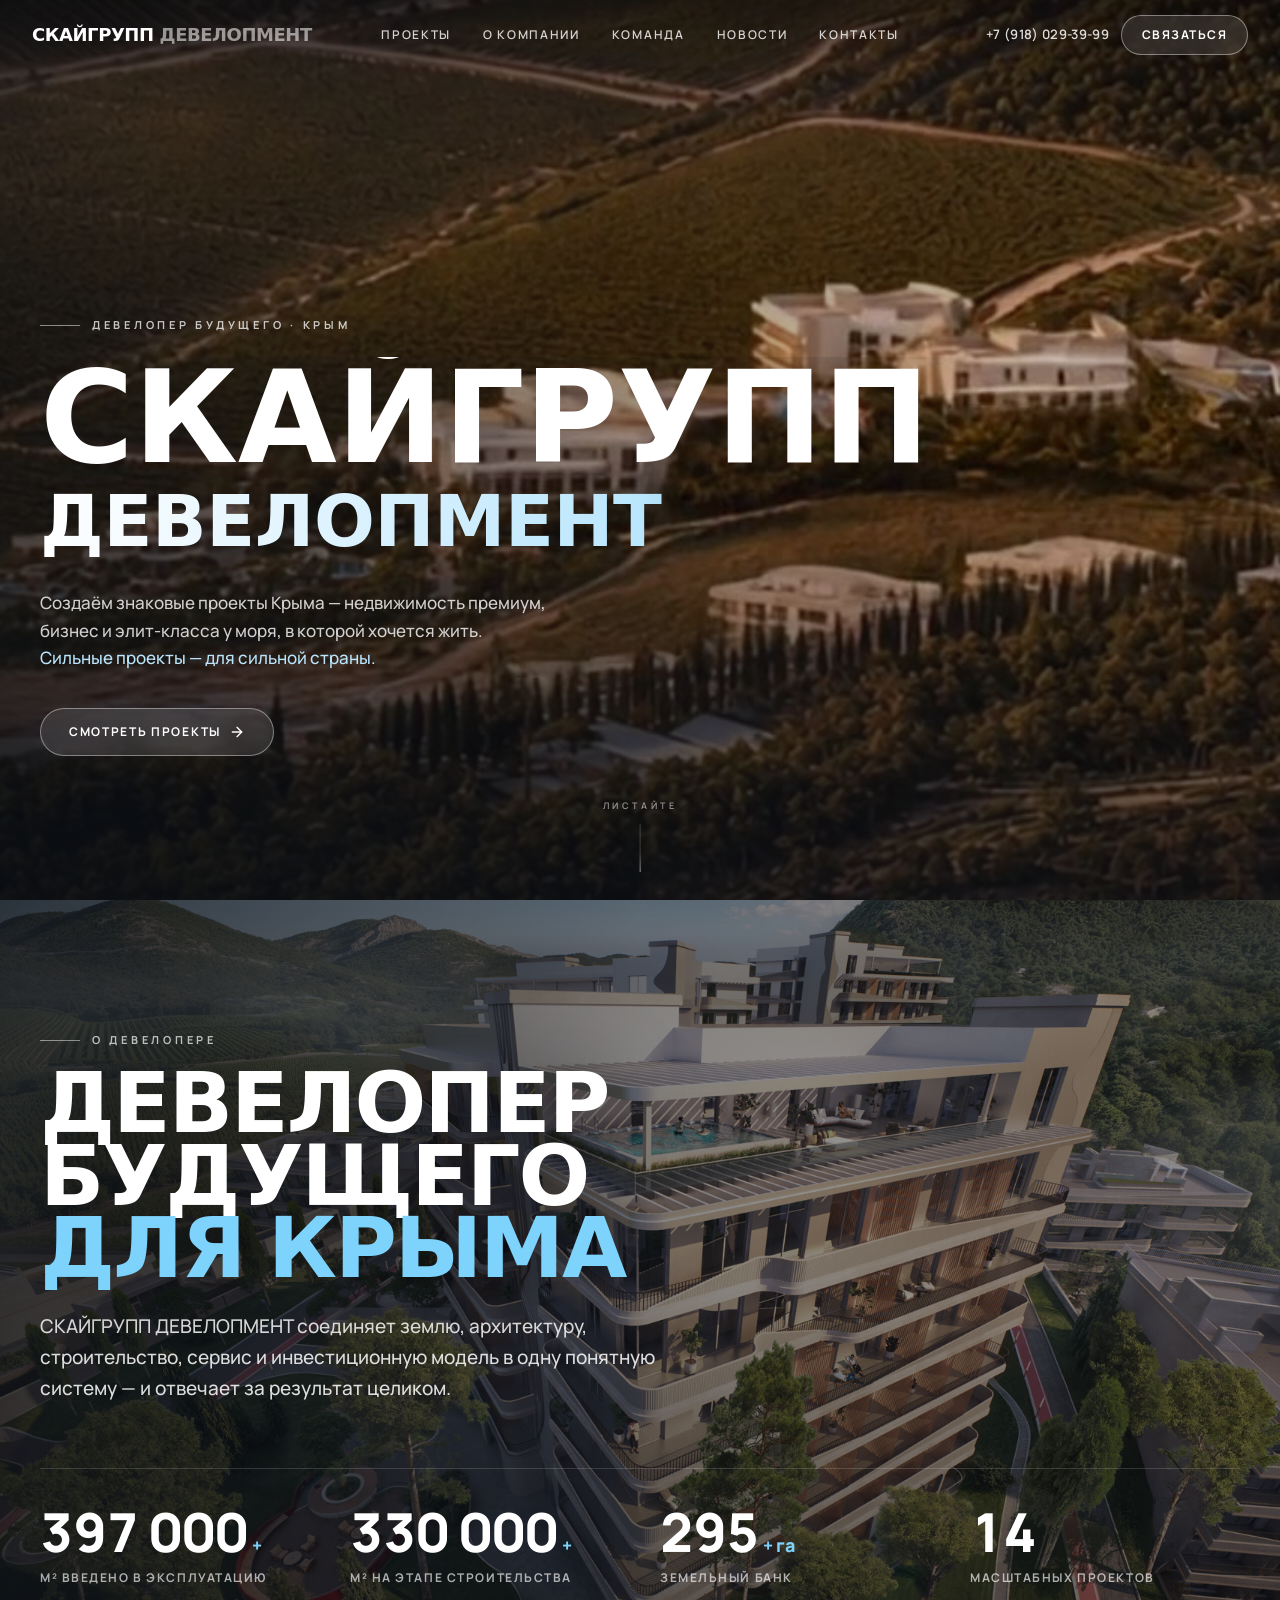
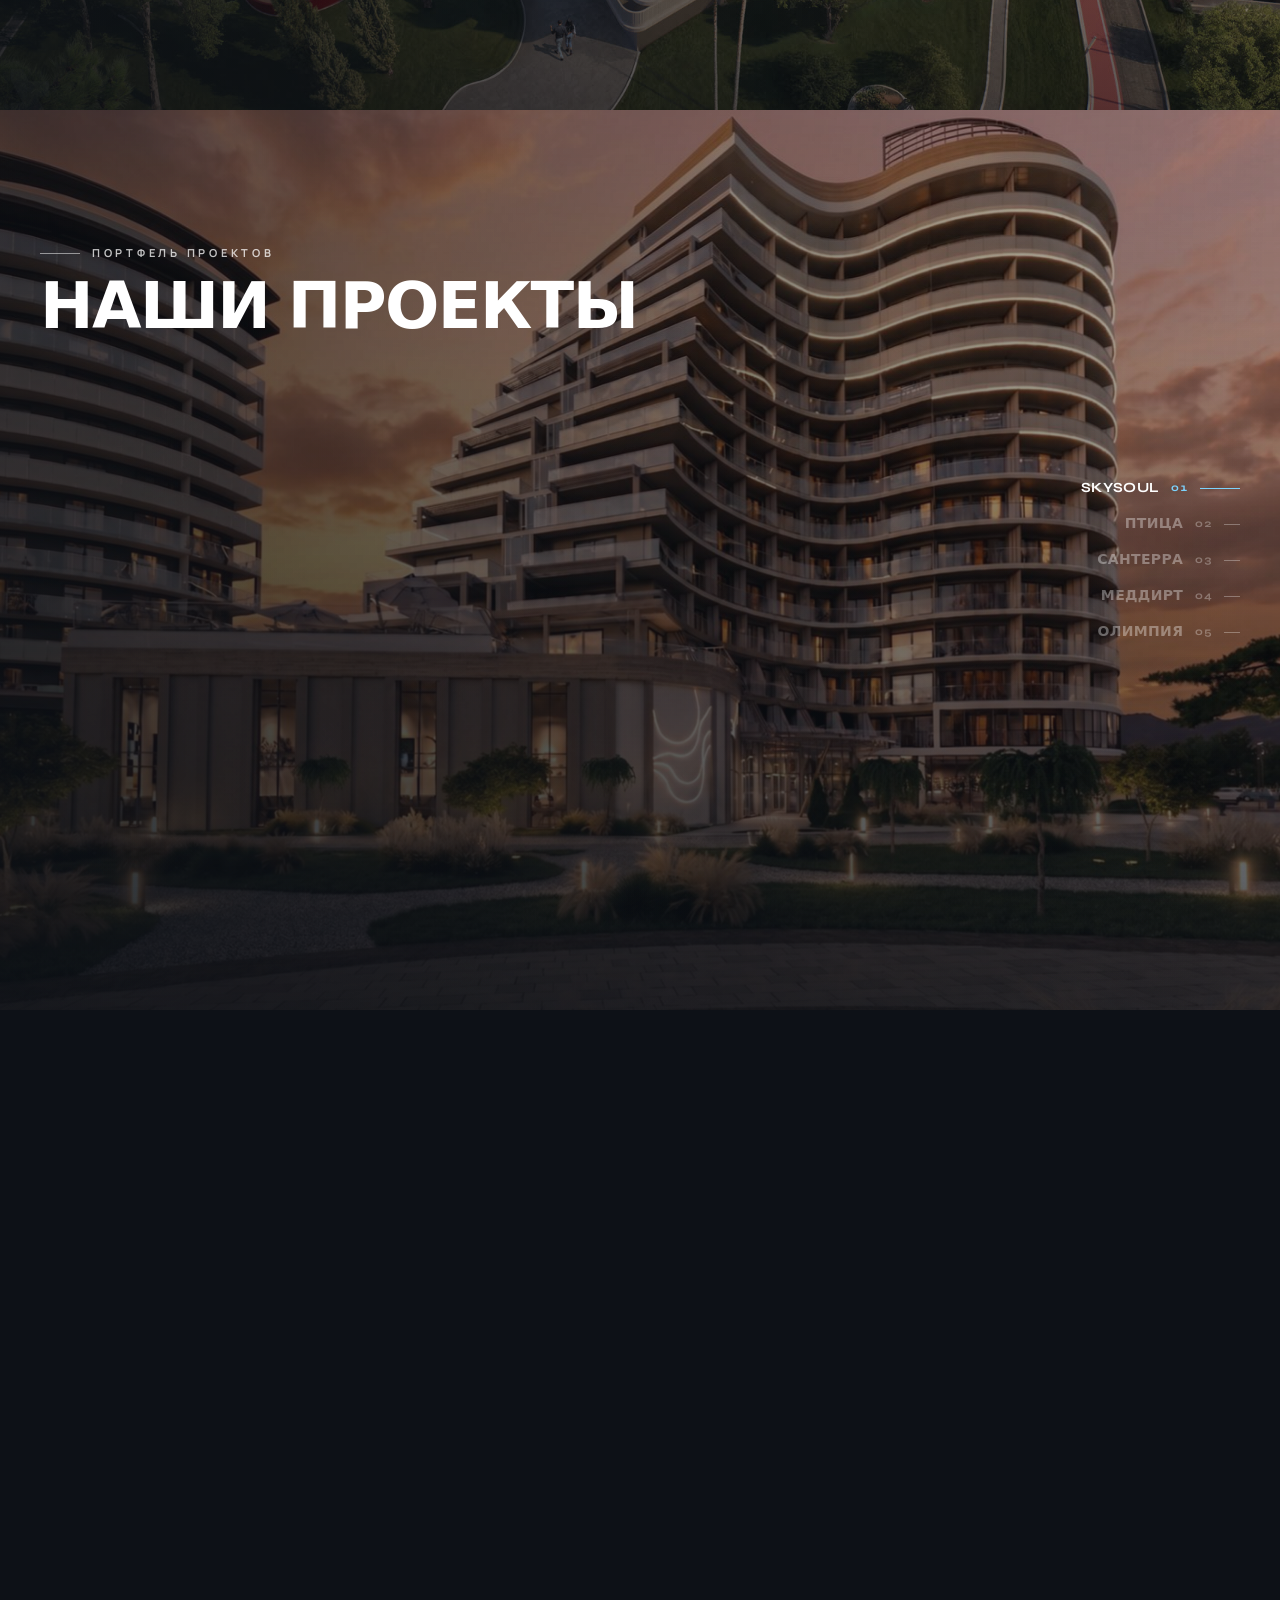
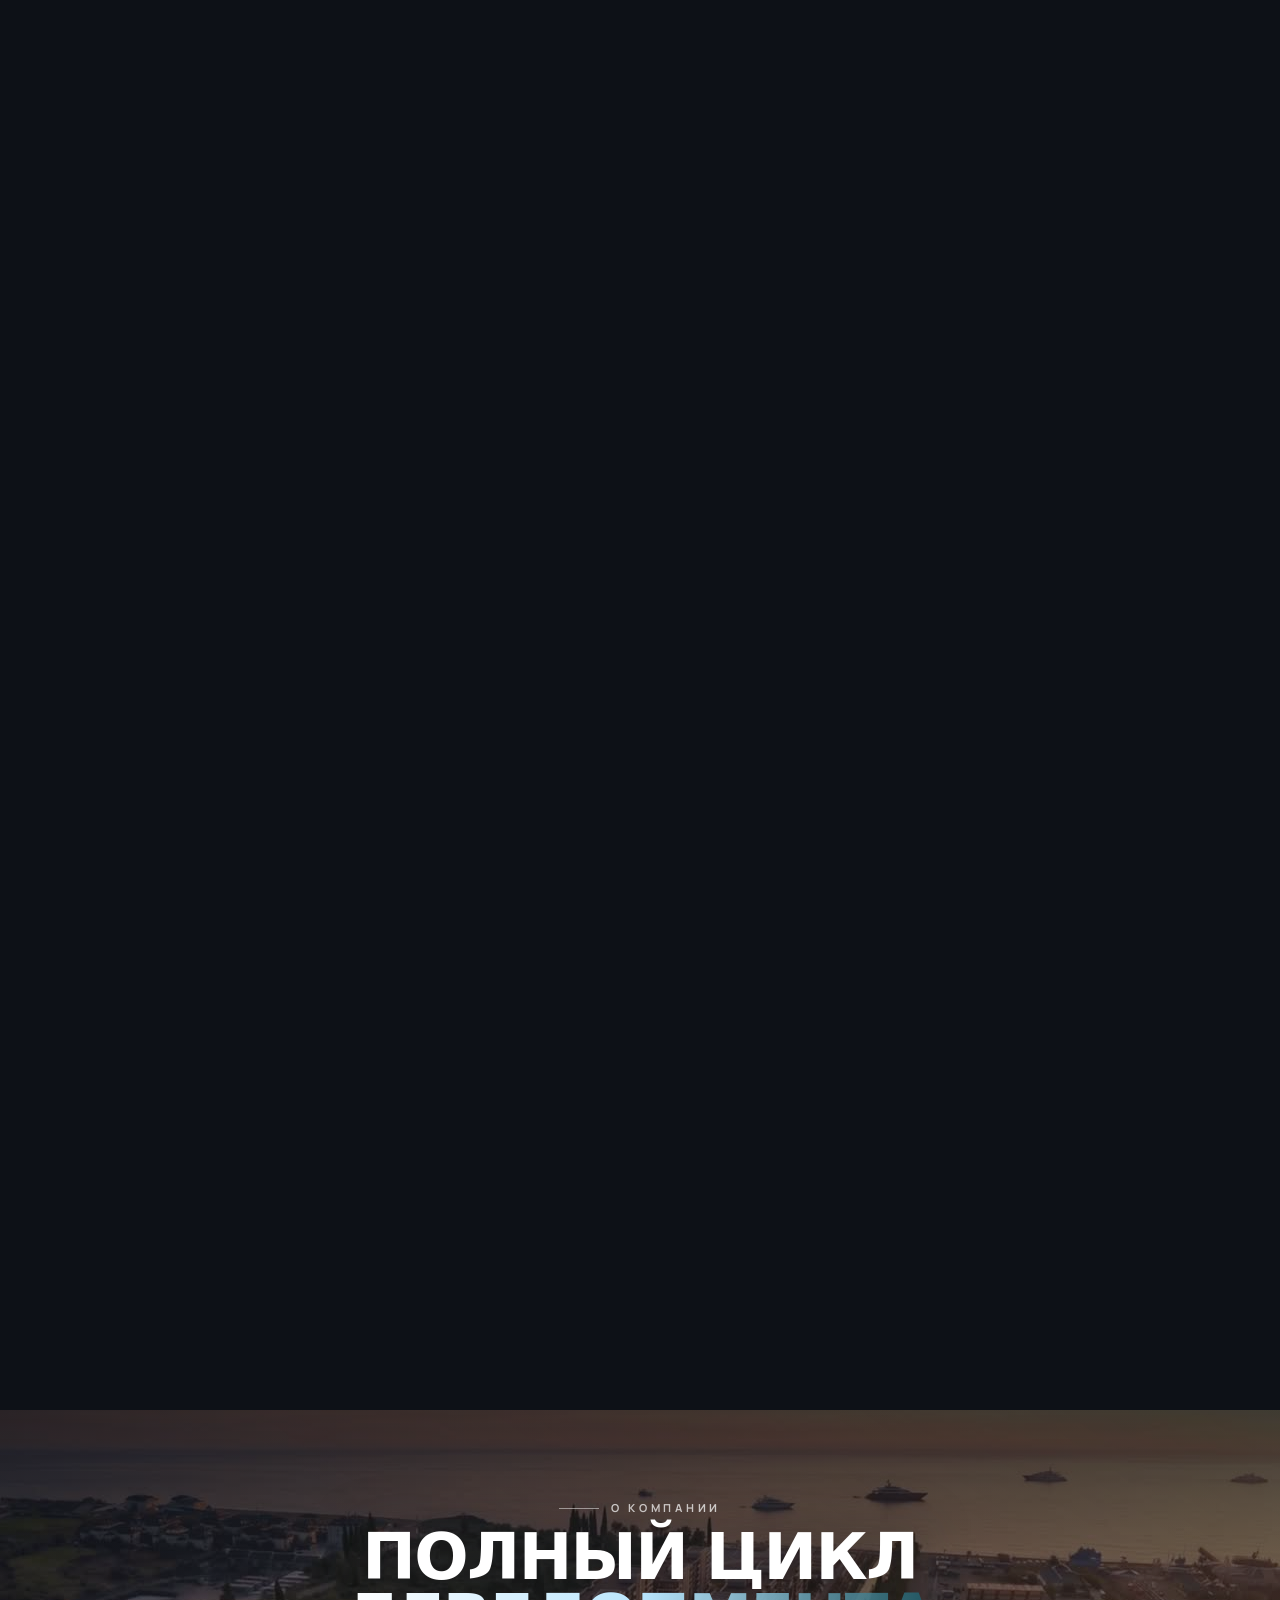
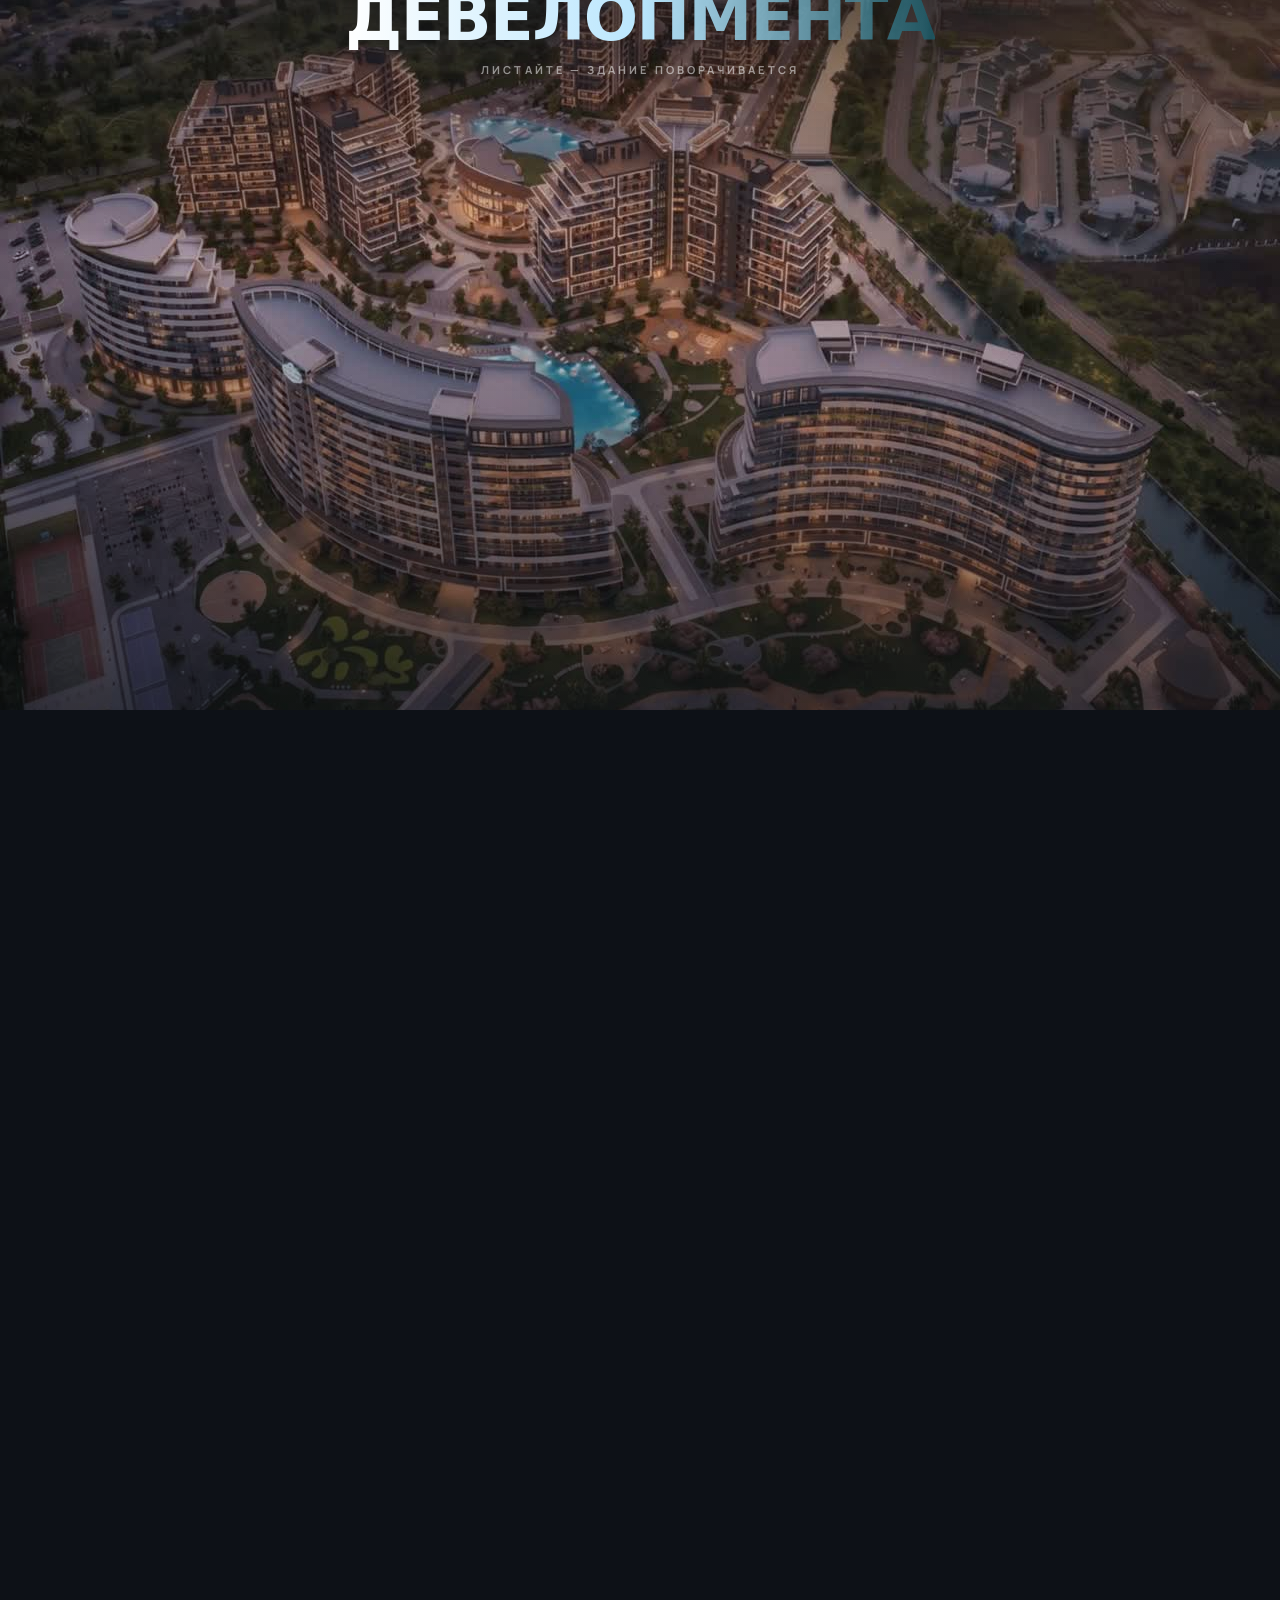
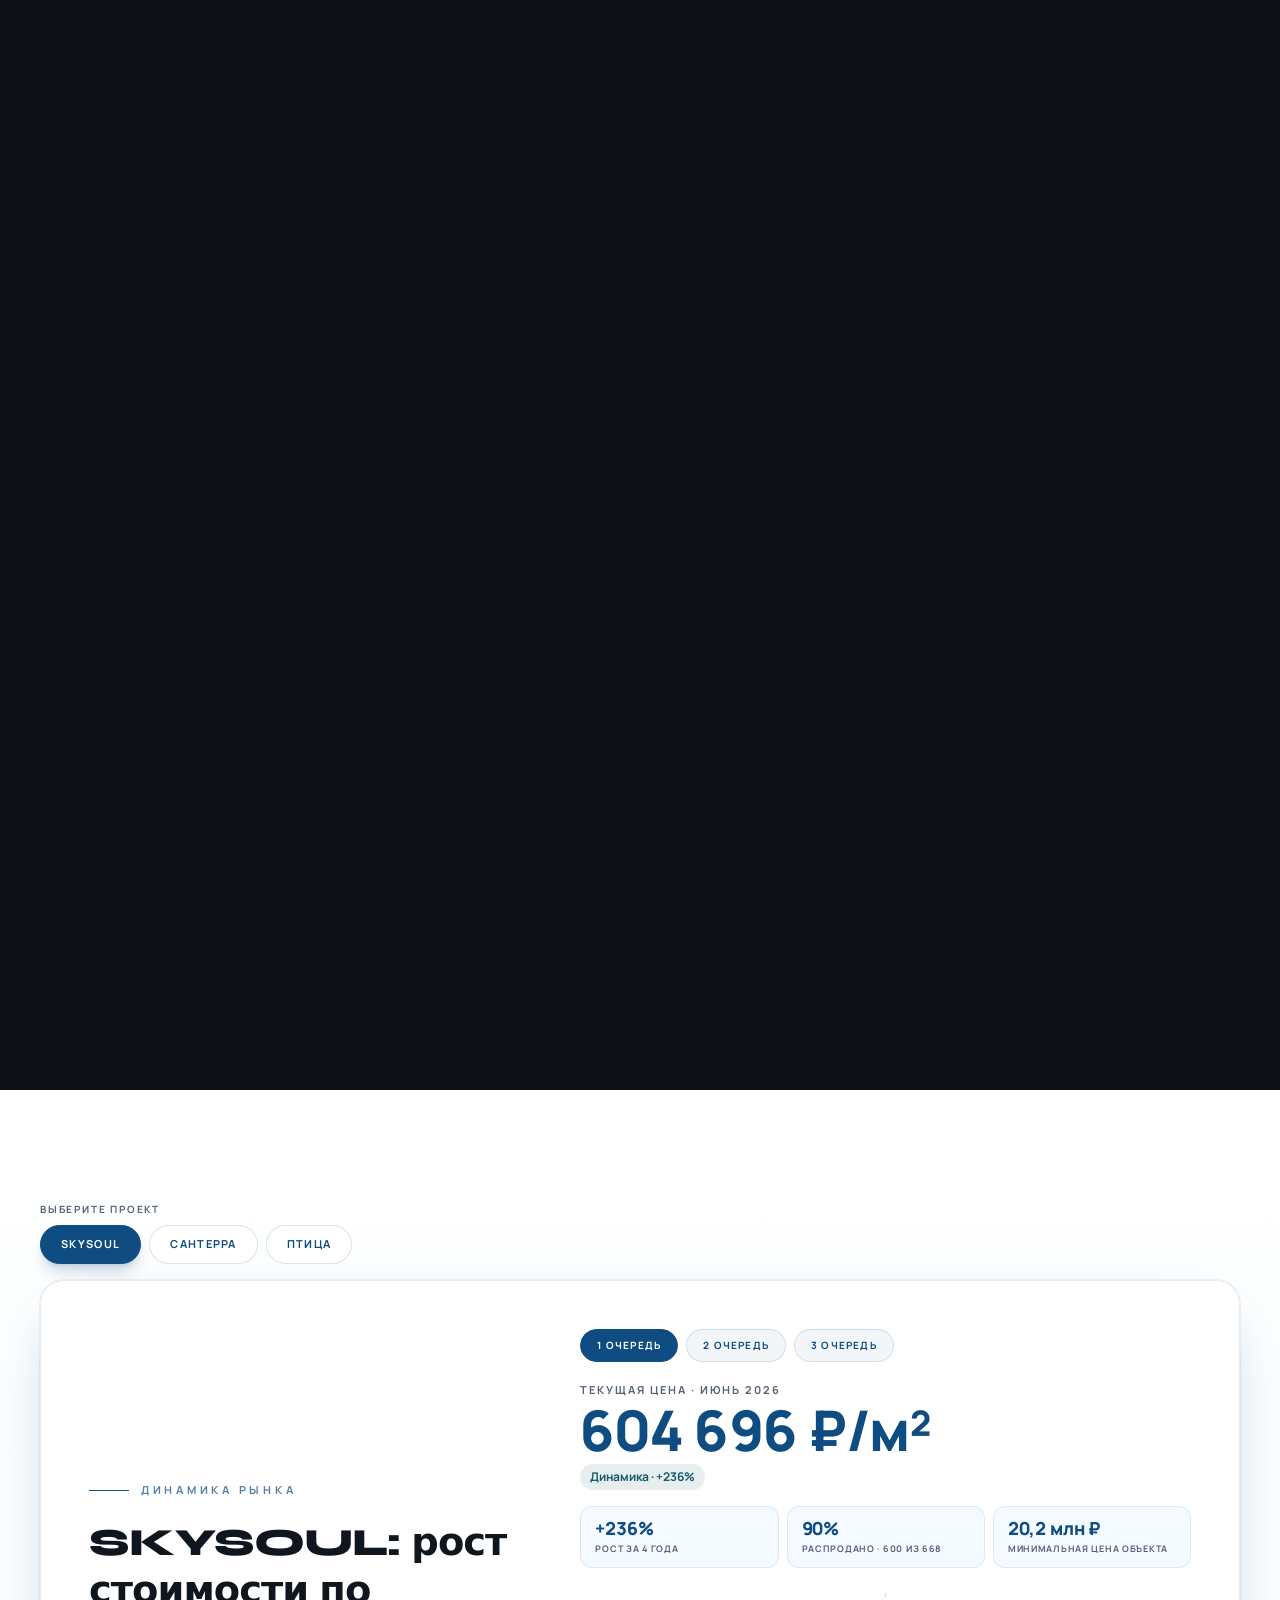
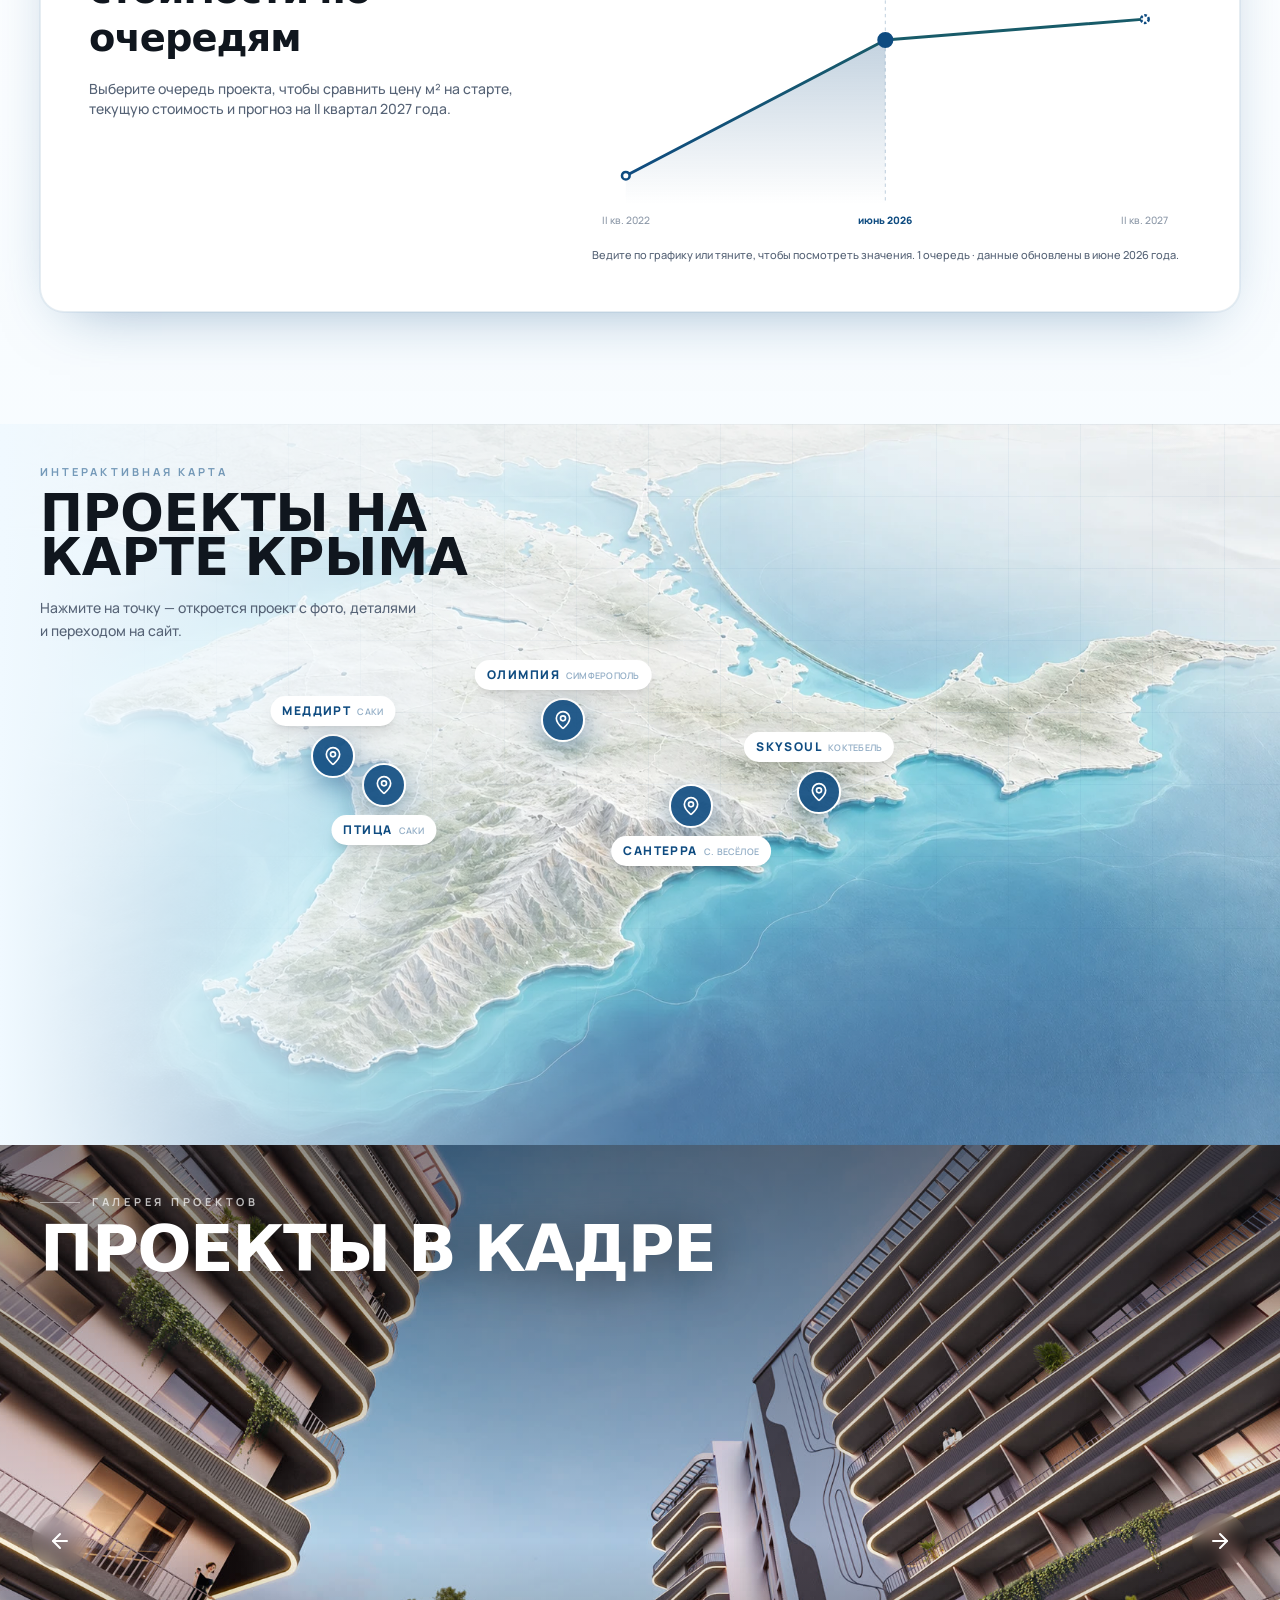
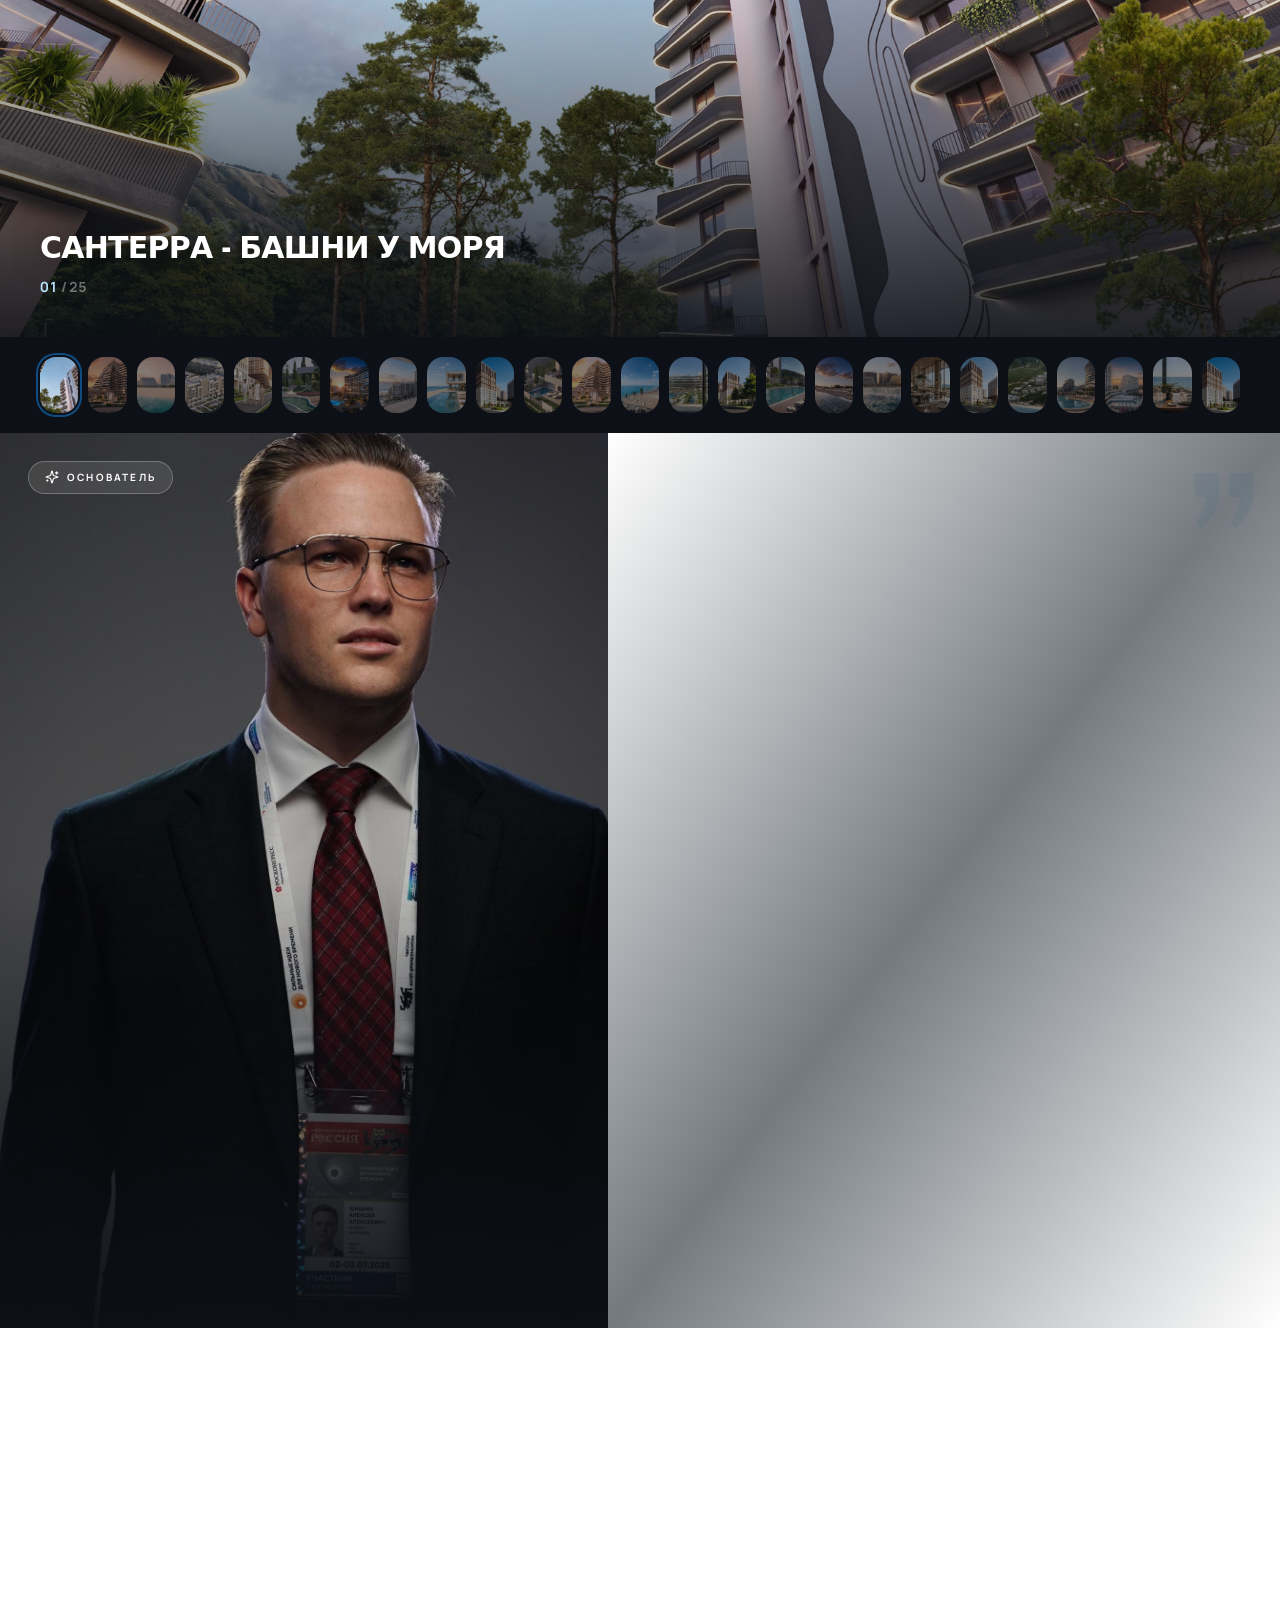
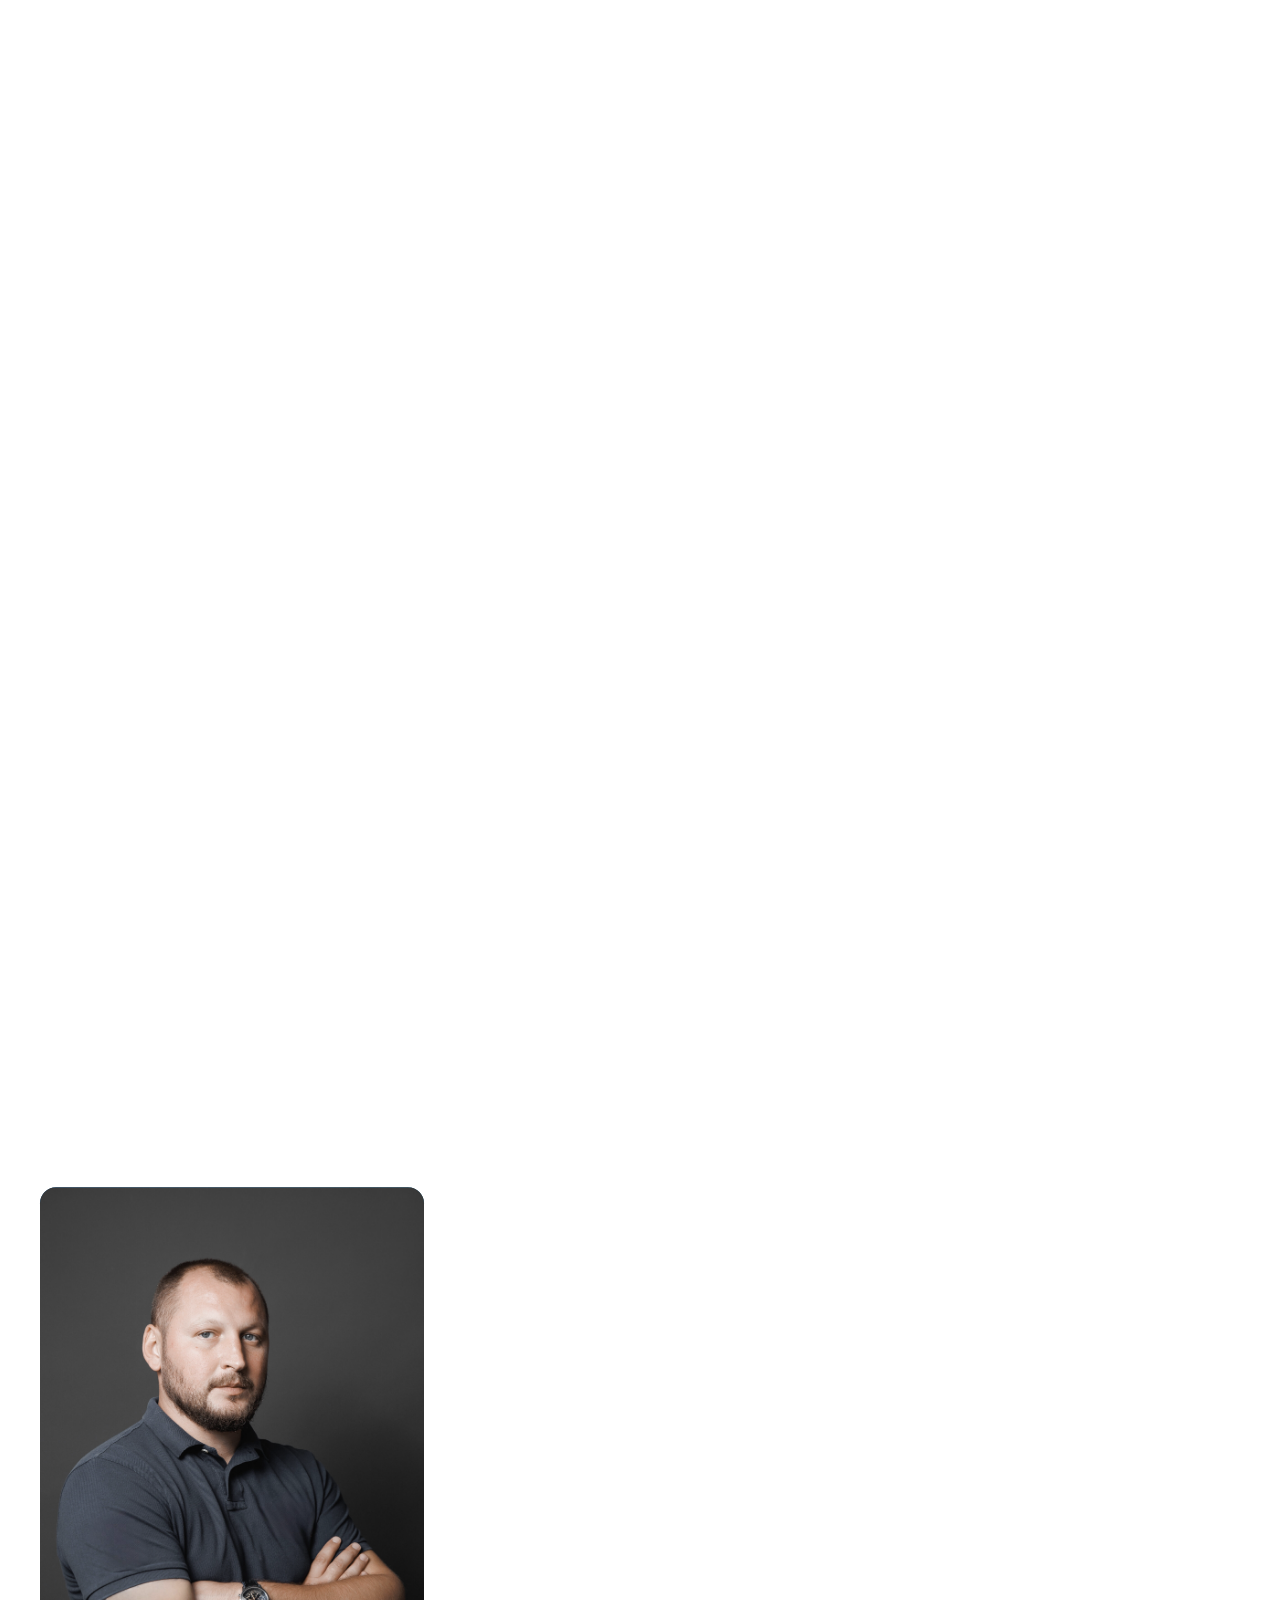
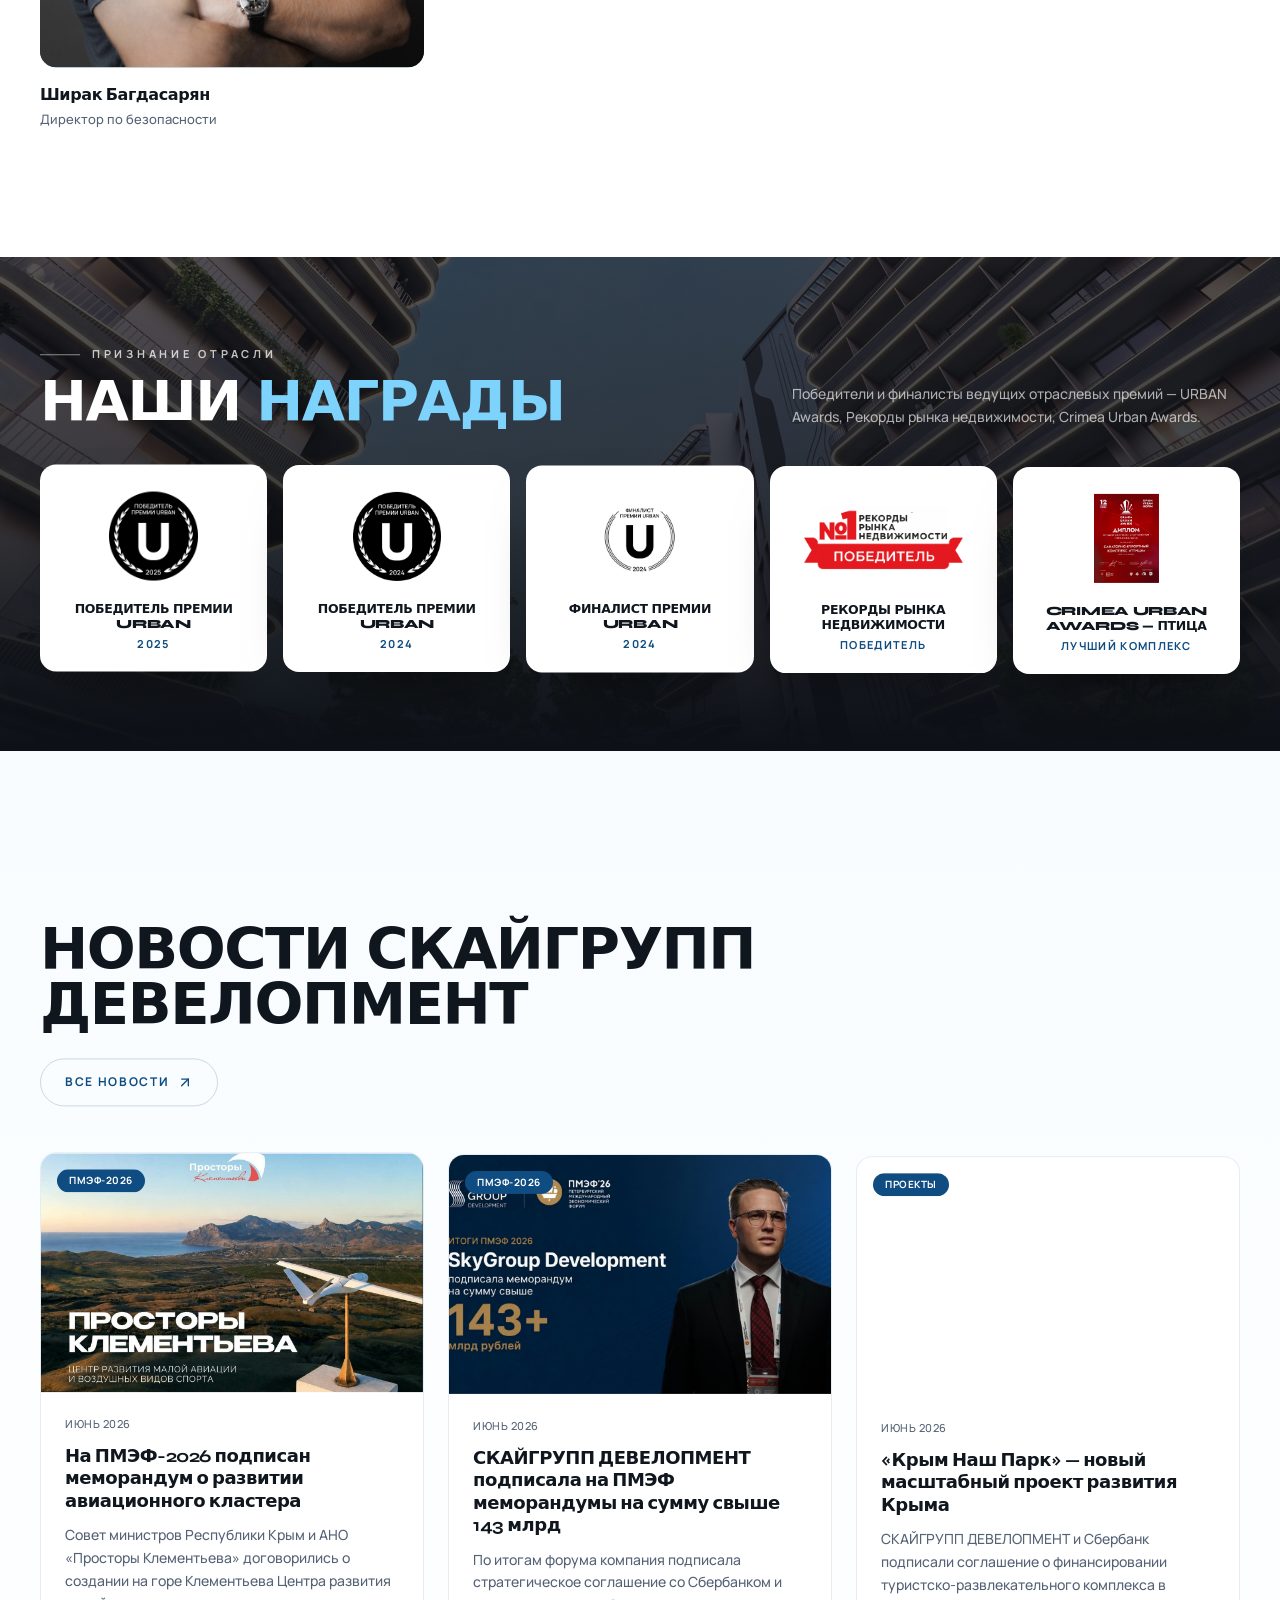
==== commit e3f683d8: "Hero: pause between video loops; footer: not-a-public-offer disclaimer" ====
--- a/index.html
+++ b/index.html
@@ -12,8 +12,8 @@
       href="https://fonts.googleapis.com/css2?family=Syne:wght@600;700;800&family=Manrope:wght@300;400;500;600;700;800&display=swap"
       rel="stylesheet"
     />
-    <script type="module" crossorigin src="./assets/index-8F2WVSUz.js"></script>
-    <link rel="stylesheet" crossorigin href="./assets/index-DkVC5eNr.css">
+    <script type="module" crossorigin src="./assets/index-BqJpLo1T.js"></script>
+    <link rel="stylesheet" crossorigin href="./assets/index-B3H0E2gE.css">
   </head>
   <body>
     <div id="root"></div>
--- a/assets/index-B3H0E2gE.css
+++ b/assets/index-B3H0E2gE.css
@@ -0,0 +1 @@
+*,:before,:after{--tw-border-spacing-x: 0;--tw-border-spacing-y: 0;--tw-translate-x: 0;--tw-translate-y: 0;--tw-rotate: 0;--tw-skew-x: 0;--tw-skew-y: 0;--tw-scale-x: 1;--tw-scale-y: 1;--tw-pan-x: ;--tw-pan-y: ;--tw-pinch-zoom: ;--tw-scroll-snap-strictness: proximity;--tw-gradient-from-position: ;--tw-gradient-via-position: ;--tw-gradient-to-position: ;--tw-ordinal: ;--tw-slashed-zero: ;--tw-numeric-figure: ;--tw-numeric-spacing: ;--tw-numeric-fraction: ;--tw-ring-inset: ;--tw-ring-offset-width: 0px;--tw-ring-offset-color: #fff;--tw-ring-color: rgb(59 130 246 / .5);--tw-ring-offset-shadow: 0 0 #0000;--tw-ring-shadow: 0 0 #0000;--tw-shadow: 0 0 #0000;--tw-shadow-colored: 0 0 #0000;--tw-blur: ;--tw-brightness: ;--tw-contrast: ;--tw-grayscale: ;--tw-hue-rotate: ;--tw-invert: ;--tw-saturate: ;--tw-sepia: ;--tw-drop-shadow: ;--tw-backdrop-blur: ;--tw-backdrop-brightness: ;--tw-backdrop-contrast: ;--tw-backdrop-grayscale: ;--tw-backdrop-hue-rotate: ;--tw-backdrop-invert: ;--tw-backdrop-opacity: ;--tw-backdrop-saturate: ;--tw-backdrop-sepia: ;--tw-contain-size: ;--tw-contain-layout: ;--tw-contain-paint: ;--tw-contain-style: }::backdrop{--tw-border-spacing-x: 0;--tw-border-spacing-y: 0;--tw-translate-x: 0;--tw-translate-y: 0;--tw-rotate: 0;--tw-skew-x: 0;--tw-skew-y: 0;--tw-scale-x: 1;--tw-scale-y: 1;--tw-pan-x: ;--tw-pan-y: ;--tw-pinch-zoom: ;--tw-scroll-snap-strictness: proximity;--tw-gradient-from-position: ;--tw-gradient-via-position: ;--tw-gradient-to-position: ;--tw-ordinal: ;--tw-slashed-zero: ;--tw-numeric-figure: ;--tw-numeric-spacing: ;--tw-numeric-fraction: ;--tw-ring-inset: ;--tw-ring-offset-width: 0px;--tw-ring-offset-color: #fff;--tw-ring-color: rgb(59 130 246 / .5);--tw-ring-offset-shadow: 0 0 #0000;--tw-ring-shadow: 0 0 #0000;--tw-shadow: 0 0 #0000;--tw-shadow-colored: 0 0 #0000;--tw-blur: ;--tw-brightness: ;--tw-contrast: ;--tw-grayscale: ;--tw-hue-rotate: ;--tw-invert: ;--tw-saturate: ;--tw-sepia: ;--tw-drop-shadow: ;--tw-backdrop-blur: ;--tw-backdrop-brightness: ;--tw-backdrop-contrast: ;--tw-backdrop-grayscale: ;--tw-backdrop-hue-rotate: ;--tw-backdrop-invert: ;--tw-backdrop-opacity: ;--tw-backdrop-saturate: ;--tw-backdrop-sepia: ;--tw-contain-size: ;--tw-contain-layout: ;--tw-contain-paint: ;--tw-contain-style: }*,:before,:after{box-sizing:border-box;border-width:0;border-style:solid;border-color:#e5e7eb}:before,:after{--tw-content: ""}html,:host{line-height:1.5;-webkit-text-size-adjust:100%;-moz-tab-size:4;-o-tab-size:4;tab-size:4;font-family:Manrope,system-ui,sans-serif;font-feature-settings:normal;font-variation-settings:normal;-webkit-tap-highlight-color:transparent}body{margin:0;line-height:inherit}hr{height:0;color:inherit;border-top-width:1px}abbr:where([title]){-webkit-text-decoration:underline dotted;text-decoration:underline dotted}h1,h2,h3,h4,h5,h6{font-size:inherit;font-weight:inherit}a{color:inherit;text-decoration:inherit}b,strong{font-weight:bolder}code,kbd,samp,pre{font-family:ui-monospace,SFMono-Regular,Menlo,Monaco,Consolas,Liberation Mono,Courier New,monospace;font-feature-settings:normal;font-variation-settings:normal;font-size:1em}small{font-size:80%}sub,sup{font-size:75%;line-height:0;position:relative;vertical-align:baseline}sub{bottom:-.25em}sup{top:-.5em}table{text-indent:0;border-color:inherit;border-collapse:collapse}button,input,optgroup,select,textarea{font-family:inherit;font-feature-settings:inherit;font-variation-settings:inherit;font-size:100%;font-weight:inherit;line-height:inherit;letter-spacing:inherit;color:inherit;margin:0;padding:0}button,select{text-transform:none}button,input:where([type=button]),input:where([type=reset]),input:where([type=submit]){-webkit-appearance:button;background-color:transparent;background-image:none}:-moz-focusring{outline:auto}:-moz-ui-invalid{box-shadow:none}progress{vertical-align:baseline}::-webkit-inner-spin-button,::-webkit-outer-spin-button{height:auto}[type=search]{-webkit-appearance:textfield;outline-offset:-2px}::-webkit-search-decoration{-webkit-appearance:none}::-webkit-file-upload-button{-webkit-appearance:button;font:inherit}summary{display:list-item}blockquote,dl,dd,h1,h2,h3,h4,h5,h6,hr,figure,p,pre{margin:0}fieldset{margin:0;padding:0}legend{padding:0}ol,ul,menu{list-style:none;margin:0;padding:0}dialog{padding:0}textarea{resize:vertical}input::-moz-placeholder,textarea::-moz-placeholder{opacity:1;color:#9ca3af}input::placeholder,textarea::placeholder{opacity:1;color:#9ca3af}button,[role=button]{cursor:pointer}:disabled{cursor:default}img,svg,video,canvas,audio,iframe,embed,object{display:block;vertical-align:middle}img,video{max-width:100%;height:auto}[hidden]:where(:not([hidden=until-found])){display:none}:root{--background: 0 0% 100%;--foreground: 213 31% 9%;--card: 0 0% 100%;--card-foreground: 213 31% 9%;--popover: 0 0% 100%;--popover-foreground: 213 31% 9%;--primary: 208 79% 28%;--primary-foreground: 0 0% 100%;--secondary: 205 40% 96%;--secondary-foreground: 213 31% 12%;--muted: 210 40% 96%;--muted-foreground: 215 16% 40%;--accent: 188 63% 25%;--accent-foreground: 0 0% 100%;--destructive: 0 72% 51%;--destructive-foreground: 0 0% 100%;--border: 213 27% 88%;--input: 213 27% 88%;--ring: 208 79% 28%;--radius: 1rem}*{border-color:hsl(var(--border))}html{-webkit-text-size-adjust:100%}body{background-color:hsl(var(--background));font-family:Manrope,system-ui,sans-serif;color:hsl(var(--foreground));-moz-osx-font-smoothing:grayscale;overflow-x:hidden;-webkit-font-smoothing:antialiased;text-rendering:optimizeLegibility}::-moz-selection{background:#0f4c81;color:#fff}::selection{background:#0f4c81;color:#fff}::-webkit-scrollbar{width:10px}::-webkit-scrollbar-track{background:#eef4fa}::-webkit-scrollbar-thumb{background:linear-gradient(#0f4c81,#185b69);border-radius:999px;border:2px solid #eef4fa}.sr-only{position:absolute;width:1px;height:1px;padding:0;margin:-1px;overflow:hidden;clip:rect(0,0,0,0);white-space:nowrap;border-width:0}.pointer-events-none{pointer-events:none}.visible{visibility:visible}.fixed{position:fixed}.absolute{position:absolute}.relative{position:relative}.sticky{position:sticky}.-inset-5{top:-1.25rem;right:-1.25rem;bottom:-1.25rem;left:-1.25rem}.-inset-8{top:-2rem;right:-2rem;bottom:-2rem;left:-2rem}.inset-0{top:0;right:0;bottom:0;left:0}.inset-\[1px\]{top:1px;right:1px;bottom:1px;left:1px}.inset-x-0{left:0;right:0}.-left-20{left:-5rem}.-left-40{left:-10rem}.-right-16{right:-4rem}.-right-24{right:-6rem}.-right-32{right:-8rem}.-right-4{right:-1rem}.-top-16{top:-4rem}.-top-20{top:-5rem}.-top-32{top:-8rem}.bottom-0{bottom:0}.bottom-4{bottom:1rem}.bottom-6{bottom:1.5rem}.bottom-7{bottom:1.75rem}.bottom-8{bottom:2rem}.bottom-\[10\%\]{bottom:10%}.bottom-\[10vh\]{bottom:10vh}.bottom-full{bottom:100%}.left-0{left:0}.left-1\/2{left:50%}.left-10{left:2.5rem}.left-3{left:.75rem}.left-4{left:1rem}.left-5{left:1.25rem}.left-6{left:1.5rem}.left-7{left:1.75rem}.left-8{left:2rem}.right-0{right:0}.right-3{right:.75rem}.right-4{right:1rem}.right-5{right:1.25rem}.right-6{right:1.5rem}.right-8{right:2rem}.right-\[-20\%\]{right:-20%}.right-\[1\%\]{right:1%}.top-0{top:0}.top-1\/2{top:50%}.top-10{top:2.5rem}.top-3{top:.75rem}.top-4{top:1rem}.top-5{top:1.25rem}.top-7{top:1.75rem}.top-\[-12\%\]{top:-12%}.top-\[14vh\]{top:14vh}.top-\[24\%\]{top:24%}.top-\[9\%\]{top:9%}.top-full{top:100%}.isolate{isolation:isolate}.-z-10{z-index:-10}.z-0{z-index:0}.z-10{z-index:10}.z-20{z-index:20}.z-50{z-index:50}.z-\[11\]{z-index:11}.z-\[1\]{z-index:1}.z-\[200\]{z-index:200}.z-\[300\]{z-index:300}.z-\[320\]{z-index:320}.z-\[9998\]{z-index:9998}.z-\[9999\]{z-index:9999}.order-1{order:1}.order-2{order:2}.m-\[1px\]{margin:1px}.mx-auto{margin-left:auto;margin-right:auto}.my-auto{margin-top:auto;margin-bottom:auto}.-mt-4{margin-top:-1rem}.mb-1\.5{margin-bottom:.375rem}.mb-10{margin-bottom:2.5rem}.mb-12{margin-bottom:3rem}.mb-14{margin-bottom:3.5rem}.mb-2{margin-bottom:.5rem}.mb-3{margin-bottom:.75rem}.mb-4{margin-bottom:1rem}.mb-5{margin-bottom:1.25rem}.mb-9{margin-bottom:2.25rem}.ml-0\.5{margin-left:.125rem}.ml-1{margin-left:.25rem}.ml-auto{margin-left:auto}.mt-1{margin-top:.25rem}.mt-1\.5{margin-top:.375rem}.mt-10{margin-top:2.5rem}.mt-12{margin-top:3rem}.mt-14{margin-top:3.5rem}.mt-2{margin-top:.5rem}.mt-2\.5{margin-top:.625rem}.mt-3{margin-top:.75rem}.mt-4{margin-top:1rem}.mt-5{margin-top:1.25rem}.mt-6{margin-top:1.5rem}.mt-7{margin-top:1.75rem}.mt-8{margin-top:2rem}.mt-9{margin-top:2.25rem}.mt-auto{margin-top:auto}.block{display:block}.inline-block{display:inline-block}.flex{display:flex}.inline-flex{display:inline-flex}.grid{display:grid}.inline-grid{display:inline-grid}.hidden{display:none}.aspect-\[16\/10\]{aspect-ratio:16/10}.aspect-\[16\/9\]{aspect-ratio:16/9}.aspect-\[4\/3\]{aspect-ratio:4/3}.aspect-\[4\/4\.6\]{aspect-ratio:4/4.6}.aspect-\[4\/5\]{aspect-ratio:4/5}.size-4{width:1rem;height:1rem}.size-9{width:2.25rem;height:2.25rem}.h-0{height:0px}.h-1{height:.25rem}.h-1\.5{height:.375rem}.h-1\/2{height:50%}.h-1\/3{height:33.333333%}.h-10{height:2.5rem}.h-11{height:2.75rem}.h-12{height:3rem}.h-14{height:3.5rem}.h-16{height:4rem}.h-2{height:.5rem}.h-20{height:5rem}.h-3\.5{height:.875rem}.h-4{height:1rem}.h-5{height:1.25rem}.h-52{height:13rem}.h-56{height:14rem}.h-6{height:1.5rem}.h-7{height:1.75rem}.h-8{height:2rem}.h-80{height:20rem}.h-9{height:2.25rem}.h-96{height:24rem}.h-\[120\%\]{height:120%}.h-\[150\%\]{height:150%}.h-\[169\%\]{height:169%}.h-\[28rem\]{height:28rem}.h-\[320px\]{height:320px}.h-\[320vh\]{height:320vh}.h-\[400px\]{height:400px}.h-\[420px\]{height:420px}.h-\[440vh\]{height:440vh}.h-\[56svh\]{height:56svh}.h-\[60vh\]{height:60vh}.h-\[70px\]{height:70px}.h-\[720px\]{height:720px}.h-\[88px\]{height:88px}.h-\[calc\(100dvh-2rem\)\]{height:calc(100dvh - 2rem)}.h-\[var\(--app-height\,100svh\)\]{height:var(--app-height,100svh)}.h-full{height:100%}.h-px{height:1px}.h-screen{height:100vh}.max-h-0{max-height:0px}.max-h-\[760px\]{max-height:760px}.max-h-\[86vh\]{max-height:86vh}.max-h-\[90vh\]{max-height:90vh}.max-h-full{max-height:100%}.min-h-0{min-height:0px}.min-h-\[340px\]{min-height:340px}.min-h-\[440px\]{min-height:440px}.min-h-\[560px\]{min-height:560px}.min-h-\[640px\]{min-height:640px}.min-h-\[64vh\]{min-height:64vh}.min-h-\[78vh\]{min-height:78vh}.min-h-\[90vh\]{min-height:90vh}.min-h-screen{min-height:100vh}.w-0{width:0px}.w-1\.5{width:.375rem}.w-10{width:2.5rem}.w-11{width:2.75rem}.w-12{width:3rem}.w-14{width:3.5rem}.w-16{width:4rem}.w-2{width:.5rem}.w-20{width:5rem}.w-3\.5{width:.875rem}.w-4{width:1rem}.w-5{width:1.25rem}.w-52{width:13rem}.w-6{width:1.5rem}.w-7{width:1.75rem}.w-8{width:2rem}.w-9{width:2.25rem}.w-96{width:24rem}.w-\[138\%\]{width:138%}.w-\[28rem\]{width:28rem}.w-\[60vh\]{width:60vh}.w-\[720px\]{width:720px}.w-\[80vw\]{width:80vw}.w-\[calc\(56svh\*1\.78\)\]{width:99.68svh}.w-\[min\(380px\,calc\(100\%-2rem\)\)\]{width:min(380px,calc(100% - 2rem))}.w-auto{width:auto}.w-full{width:100%}.w-max{width:-moz-max-content;width:max-content}.w-px{width:1px}.min-w-0{min-width:0px}.min-w-\[780px\]{min-width:780px}.max-w-2xl{max-width:42rem}.max-w-3xl{max-width:48rem}.max-w-4xl{max-width:56rem}.max-w-\[1320px\]{max-width:1320px}.max-w-\[1360px\]{max-width:1360px}.max-w-\[1400px\]{max-width:1400px}.max-w-\[1500px\]{max-width:1500px}.max-w-\[1680px\]{max-width:1680px}.max-w-\[420px\]{max-width:420px}.max-w-\[85\%\]{max-width:85%}.max-w-\[94vw\]{max-width:94vw}.max-w-full{max-width:100%}.max-w-lg{max-width:32rem}.max-w-md{max-width:28rem}.max-w-sm{max-width:24rem}.max-w-xl{max-width:36rem}.max-w-xs{max-width:20rem}.flex-1{flex:1 1 0%}.shrink-0{flex-shrink:0}.origin-center{transform-origin:center}.origin-left{transform-origin:left}.-translate-x-1\/2{--tw-translate-x: -50%;transform:translate(var(--tw-translate-x),var(--tw-translate-y)) rotate(var(--tw-rotate)) skew(var(--tw-skew-x)) skewY(var(--tw-skew-y)) scaleX(var(--tw-scale-x)) scaleY(var(--tw-scale-y))}.-translate-y-1\/2{--tw-translate-y: -50%;transform:translate(var(--tw-translate-x),var(--tw-translate-y)) rotate(var(--tw-rotate)) skew(var(--tw-skew-x)) skewY(var(--tw-skew-y)) scaleX(var(--tw-scale-x)) scaleY(var(--tw-scale-y))}.translate-y-0{--tw-translate-y: 0px;transform:translate(var(--tw-translate-x),var(--tw-translate-y)) rotate(var(--tw-rotate)) skew(var(--tw-skew-x)) skewY(var(--tw-skew-y)) scaleX(var(--tw-scale-x)) scaleY(var(--tw-scale-y))}.translate-y-2{--tw-translate-y: .5rem;transform:translate(var(--tw-translate-x),var(--tw-translate-y)) rotate(var(--tw-rotate)) skew(var(--tw-skew-x)) skewY(var(--tw-skew-y)) scaleX(var(--tw-scale-x)) scaleY(var(--tw-scale-y))}.rotate-180{--tw-rotate: 180deg;transform:translate(var(--tw-translate-x),var(--tw-translate-y)) rotate(var(--tw-rotate)) skew(var(--tw-skew-x)) skewY(var(--tw-skew-y)) scaleX(var(--tw-scale-x)) scaleY(var(--tw-scale-y))}.scale-110{--tw-scale-x: 1.1;--tw-scale-y: 1.1;transform:translate(var(--tw-translate-x),var(--tw-translate-y)) rotate(var(--tw-rotate)) skew(var(--tw-skew-x)) skewY(var(--tw-skew-y)) scaleX(var(--tw-scale-x)) scaleY(var(--tw-scale-y))}.transform{transform:translate(var(--tw-translate-x),var(--tw-translate-y)) rotate(var(--tw-rotate)) skew(var(--tw-skew-x)) skewY(var(--tw-skew-y)) scaleX(var(--tw-scale-x)) scaleY(var(--tw-scale-y))}.transform-gpu{transform:translate3d(var(--tw-translate-x),var(--tw-translate-y),0) rotate(var(--tw-rotate)) skew(var(--tw-skew-x)) skewY(var(--tw-skew-y)) scaleX(var(--tw-scale-x)) scaleY(var(--tw-scale-y))}@keyframes ping{75%,to{transform:scale(2);opacity:0}}.animate-ping{animation:ping 1s cubic-bezier(0,0,.2,1) infinite}@keyframes spotlight{0%{opacity:0;transform:translate(-72%,-62%) scale(.5)}to{opacity:1;transform:translate(-50%,-40%) scale(1)}}.animate-spotlight{animation:spotlight 2s ease .75s 1 forwards}.cursor-grab{cursor:grab}.cursor-pointer{cursor:pointer}.touch-none{touch-action:none}.select-none{-webkit-user-select:none;-moz-user-select:none;user-select:none}.resize{resize:both}.columns-2{-moz-columns:2;columns:2}.break-inside-avoid{-moz-column-break-inside:avoid;break-inside:avoid}.auto-rows-\[200px\]{grid-auto-rows:200px}.grid-cols-2{grid-template-columns:repeat(2,minmax(0,1fr))}.grid-cols-4{grid-template-columns:repeat(4,minmax(0,1fr))}.grid-rows-\[14rem_minmax\(0\,1fr\)\]{grid-template-rows:14rem minmax(0,1fr)}.flex-col{flex-direction:column}.flex-wrap{flex-wrap:wrap}.place-items-center{place-items:center}.content-between{align-content:space-between}.items-start{align-items:flex-start}.items-end{align-items:flex-end}.items-center{align-items:center}.items-baseline{align-items:baseline}.items-stretch{align-items:stretch}.justify-end{justify-content:flex-end}.justify-center{justify-content:center}.justify-between{justify-content:space-between}.gap-1{gap:.25rem}.gap-1\.5{gap:.375rem}.gap-10{gap:2.5rem}.gap-12{gap:3rem}.gap-2{gap:.5rem}.gap-2\.5{gap:.625rem}.gap-3{gap:.75rem}.gap-3\.5{gap:.875rem}.gap-4{gap:1rem}.gap-5{gap:1.25rem}.gap-6{gap:1.5rem}.gap-8{gap:2rem}.gap-px{gap:1px}.gap-x-6{-moz-column-gap:1.5rem;column-gap:1.5rem}.gap-y-9{row-gap:2.25rem}.space-y-1\.5>:not([hidden])~:not([hidden]){--tw-space-y-reverse: 0;margin-top:calc(.375rem * calc(1 - var(--tw-space-y-reverse)));margin-bottom:calc(.375rem * var(--tw-space-y-reverse))}.space-y-3>:not([hidden])~:not([hidden]){--tw-space-y-reverse: 0;margin-top:calc(.75rem * calc(1 - var(--tw-space-y-reverse)));margin-bottom:calc(.75rem * var(--tw-space-y-reverse))}.space-y-4>:not([hidden])~:not([hidden]){--tw-space-y-reverse: 0;margin-top:calc(1rem * calc(1 - var(--tw-space-y-reverse)));margin-bottom:calc(1rem * var(--tw-space-y-reverse))}.space-y-8>:not([hidden])~:not([hidden]){--tw-space-y-reverse: 0;margin-top:calc(2rem * calc(1 - var(--tw-space-y-reverse)));margin-bottom:calc(2rem * var(--tw-space-y-reverse))}.overflow-hidden{overflow:hidden}.overflow-x-auto{overflow-x:auto}.overflow-y-auto{overflow-y:auto}.overscroll-contain{overscroll-behavior:contain}.overscroll-x-contain{overscroll-behavior-x:contain}.whitespace-nowrap{white-space:nowrap}.rounded-2xl{border-radius:1rem}.rounded-3xl{border-radius:1.5rem}.rounded-\[1\.6rem\]{border-radius:1.6rem}.rounded-\[2\.25rem\]{border-radius:2.25rem}.rounded-\[2\.2rem\]{border-radius:2.2rem}.rounded-\[2\.5rem\]{border-radius:2.5rem}.rounded-\[28px\]{border-radius:28px}.rounded-\[2rem\]{border-radius:2rem}.rounded-\[3rem\]{border-radius:3rem}.rounded-full{border-radius:9999px}.rounded-lg{border-radius:var(--radius)}.rounded-md{border-radius:calc(var(--radius) - 2px)}.rounded-xl{border-radius:.75rem}.border{border-width:1px}.border-2{border-width:2px}.border-y{border-top-width:1px;border-bottom-width:1px}.border-b{border-bottom-width:1px}.border-b-2{border-bottom-width:2px}.border-t{border-top-width:1px}.border-brand-blue{--tw-border-opacity: 1;border-color:rgb(15 76 129 / var(--tw-border-opacity, 1))}.border-brand-blue\/10{border-color:#0f4c811a}.border-brand-blue\/15{border-color:#0f4c8126}.border-brand-blue\/20{border-color:#0f4c8133}.border-brand-blue\/25{border-color:#0f4c8140}.border-input{border-color:hsl(var(--input))}.border-white{--tw-border-opacity: 1;border-color:rgb(255 255 255 / var(--tw-border-opacity, 1))}.border-white\/10{border-color:#ffffff1a}.border-white\/15{border-color:#ffffff26}.border-white\/20{border-color:#fff3}.border-white\/25{border-color:#ffffff40}.border-white\/30{border-color:#ffffff4d}.border-white\/40{border-color:#fff6}.border-white\/60{border-color:#fff9}.border-zinc-950\/40{border-color:#09090b66}.bg-background{background-color:hsl(var(--background))}.bg-black\/95{background-color:#000000f2}.bg-brand-blue{--tw-bg-opacity: 1;background-color:rgb(15 76 129 / var(--tw-bg-opacity, 1))}.bg-brand-blue\/10{background-color:#0f4c811a}.bg-brand-blue\/20{background-color:#0f4c8133}.bg-brand-blue\/25{background-color:#0f4c8140}.bg-brand-blue\/5{background-color:#0f4c810d}.bg-brand-blue\/80{background-color:#0f4c81cc}.bg-brand-blue\/90{background-color:#0f4c81e6}.bg-brand-ink{--tw-bg-opacity: 1;background-color:rgb(13 17 23 / var(--tw-bg-opacity, 1))}.bg-brand-ink\/50{background-color:#0d111780}.bg-brand-ink\/55{background-color:#0d11178c}.bg-brand-teal\/10{background-color:#185b691a}.bg-brand-teal\/20{background-color:#185b6933}.bg-card{background-color:hsl(var(--card))}.bg-destructive{background-color:hsl(var(--destructive))}.bg-primary{background-color:hsl(var(--primary))}.bg-secondary{background-color:hsl(var(--secondary))}.bg-sky-300{--tw-bg-opacity: 1;background-color:rgb(125 211 252 / var(--tw-bg-opacity, 1))}.bg-sky-50{--tw-bg-opacity: 1;background-color:rgb(240 249 255 / var(--tw-bg-opacity, 1))}.bg-sky-50\/60{background-color:#f0f9ff99}.bg-sky-50\/75{background-color:#f0f9ffbf}.bg-transparent{background-color:transparent}.bg-white{--tw-bg-opacity: 1;background-color:rgb(255 255 255 / var(--tw-bg-opacity, 1))}.bg-white\/10{background-color:#ffffff1a}.bg-white\/15{background-color:#ffffff26}.bg-white\/20{background-color:#fff3}.bg-white\/30{background-color:#ffffff4d}.bg-white\/40{background-color:#fff6}.bg-white\/50{background-color:#ffffff80}.bg-white\/80{background-color:#fffc}.bg-white\/85{background-color:#ffffffd9}.bg-white\/90{background-color:#ffffffe6}.bg-white\/95{background-color:#fffffff2}.bg-\[linear-gradient\(90deg\,rgba\(15\,76\,129\,0\.05\)_1px\,transparent_1px\)\,linear-gradient\(rgba\(15\,76\,129\,0\.05\)_1px\,transparent_1px\)\]{background-image:linear-gradient(90deg,rgba(15,76,129,.05) 1px,transparent 1px),linear-gradient(rgba(15,76,129,.05) 1px,transparent 1px)}.bg-gradient-to-b{background-image:linear-gradient(to bottom,var(--tw-gradient-stops))}.bg-gradient-to-br{background-image:linear-gradient(to bottom right,var(--tw-gradient-stops))}.bg-gradient-to-r{background-image:linear-gradient(to right,var(--tw-gradient-stops))}.bg-gradient-to-t{background-image:linear-gradient(to top,var(--tw-gradient-stops))}.bg-gradient-to-tr{background-image:linear-gradient(to top right,var(--tw-gradient-stops))}.from-\[\#000\]{--tw-gradient-from: #000 var(--tw-gradient-from-position);--tw-gradient-to: rgb(0 0 0 / 0) var(--tw-gradient-to-position);--tw-gradient-stops: var(--tw-gradient-from), var(--tw-gradient-to)}.from-\[\#005A43\]{--tw-gradient-from: #005A43 var(--tw-gradient-from-position);--tw-gradient-to: rgb(0 90 67 / 0) var(--tw-gradient-to-position);--tw-gradient-stops: var(--tw-gradient-from), var(--tw-gradient-to)}.from-\[\#5A0000\]{--tw-gradient-from: #5A0000 var(--tw-gradient-from-position);--tw-gradient-to: rgb(90 0 0 / 0) var(--tw-gradient-to-position);--tw-gradient-stops: var(--tw-gradient-from), var(--tw-gradient-to)}.from-\[\#864813\]{--tw-gradient-from: #864813 var(--tw-gradient-from-position);--tw-gradient-to: rgb(134 72 19 / 0) var(--tw-gradient-to-position);--tw-gradient-stops: var(--tw-gradient-from), var(--tw-gradient-to)}.from-\[\#917100\]{--tw-gradient-from: #917100 var(--tw-gradient-from-position);--tw-gradient-to: rgb(145 113 0 / 0) var(--tw-gradient-to-position);--tw-gradient-stops: var(--tw-gradient-from), var(--tw-gradient-to)}.from-\[\#9ADBC8\]{--tw-gradient-from: #9ADBC8 var(--tw-gradient-from-position);--tw-gradient-to: rgb(154 219 200 / 0) var(--tw-gradient-to-position);--tw-gradient-stops: var(--tw-gradient-from), var(--tw-gradient-to)}.from-\[\#B9B9B9\]{--tw-gradient-from: #B9B9B9 var(--tw-gradient-from-position);--tw-gradient-to: rgb(185 185 185 / 0) var(--tw-gradient-to-position);--tw-gradient-stops: var(--tw-gradient-from), var(--tw-gradient-to)}.from-\[\#E5F8F0\]{--tw-gradient-from: #E5F8F0 var(--tw-gradient-from-position);--tw-gradient-to: rgb(229 248 240 / 0) var(--tw-gradient-to-position);--tw-gradient-stops: var(--tw-gradient-from), var(--tw-gradient-to)}.from-\[\#EDC5A1\]{--tw-gradient-from: #EDC5A1 var(--tw-gradient-from-position);--tw-gradient-to: rgb(237 197 161 / 0) var(--tw-gradient-to-position);--tw-gradient-stops: var(--tw-gradient-from), var(--tw-gradient-to)}.from-\[\#F08D8F\]{--tw-gradient-from: #F08D8F var(--tw-gradient-from-position);--tw-gradient-to: rgb(240 141 143 / 0) var(--tw-gradient-to-position);--tw-gradient-stops: var(--tw-gradient-from), var(--tw-gradient-to)}.from-\[\#FAFAFA\]{--tw-gradient-from: #FAFAFA var(--tw-gradient-from-position);--tw-gradient-to: rgb(250 250 250 / 0) var(--tw-gradient-to-position);--tw-gradient-stops: var(--tw-gradient-from), var(--tw-gradient-to)}.from-\[\#FFDEDE\]{--tw-gradient-from: #FFDEDE var(--tw-gradient-from-position);--tw-gradient-to: rgb(255 222 222 / 0) var(--tw-gradient-to-position);--tw-gradient-stops: var(--tw-gradient-from), var(--tw-gradient-to)}.from-\[\#FFE3C9\]{--tw-gradient-from: #FFE3C9 var(--tw-gradient-from-position);--tw-gradient-to: rgb(255 227 201 / 0) var(--tw-gradient-to-position);--tw-gradient-stops: var(--tw-gradient-from), var(--tw-gradient-to)}.from-\[\#FFEBA1\]{--tw-gradient-from: #FFEBA1 var(--tw-gradient-from-position);--tw-gradient-to: rgb(255 235 161 / 0) var(--tw-gradient-to-position);--tw-gradient-stops: var(--tw-gradient-from), var(--tw-gradient-to)}.from-\[\#FFFDDD\]{--tw-gradient-from: #FFFDDD var(--tw-gradient-from-position);--tw-gradient-to: rgb(255 253 221 / 0) var(--tw-gradient-to-position);--tw-gradient-stops: var(--tw-gradient-from), var(--tw-gradient-to)}.from-black\/30{--tw-gradient-from: rgb(0 0 0 / .3) var(--tw-gradient-from-position);--tw-gradient-to: rgb(0 0 0 / 0) var(--tw-gradient-to-position);--tw-gradient-stops: var(--tw-gradient-from), var(--tw-gradient-to)}.from-brand-blue{--tw-gradient-from: #0F4C81 var(--tw-gradient-from-position);--tw-gradient-to: rgb(15 76 129 / 0) var(--tw-gradient-to-position);--tw-gradient-stops: var(--tw-gradient-from), var(--tw-gradient-to)}.from-brand-blue\/10{--tw-gradient-from: rgb(15 76 129 / .1) var(--tw-gradient-from-position);--tw-gradient-to: rgb(15 76 129 / 0) var(--tw-gradient-to-position);--tw-gradient-stops: var(--tw-gradient-from), var(--tw-gradient-to)}.from-brand-blue\/30{--tw-gradient-from: rgb(15 76 129 / .3) var(--tw-gradient-from-position);--tw-gradient-to: rgb(15 76 129 / 0) var(--tw-gradient-to-position);--tw-gradient-stops: var(--tw-gradient-from), var(--tw-gradient-to)}.from-brand-blue\/45{--tw-gradient-from: rgb(15 76 129 / .45) var(--tw-gradient-from-position);--tw-gradient-to: rgb(15 76 129 / 0) var(--tw-gradient-to-position);--tw-gradient-stops: var(--tw-gradient-from), var(--tw-gradient-to)}.from-brand-blue\/\[0\.34\]{--tw-gradient-from: rgb(15 76 129 / .34) var(--tw-gradient-from-position);--tw-gradient-to: rgb(15 76 129 / 0) var(--tw-gradient-to-position);--tw-gradient-stops: var(--tw-gradient-from), var(--tw-gradient-to)}.from-brand-ink{--tw-gradient-from: #0D1117 var(--tw-gradient-from-position);--tw-gradient-to: rgb(13 17 23 / 0) var(--tw-gradient-to-position);--tw-gradient-stops: var(--tw-gradient-from), var(--tw-gradient-to)}.from-brand-ink\/20{--tw-gradient-from: rgb(13 17 23 / .2) var(--tw-gradient-from-position);--tw-gradient-to: rgb(13 17 23 / 0) var(--tw-gradient-to-position);--tw-gradient-stops: var(--tw-gradient-from), var(--tw-gradient-to)}.from-brand-ink\/45{--tw-gradient-from: rgb(13 17 23 / .45) var(--tw-gradient-from-position);--tw-gradient-to: rgb(13 17 23 / 0) var(--tw-gradient-to-position);--tw-gradient-stops: var(--tw-gradient-from), var(--tw-gradient-to)}.from-brand-ink\/50{--tw-gradient-from: rgb(13 17 23 / .5) var(--tw-gradient-from-position);--tw-gradient-to: rgb(13 17 23 / 0) var(--tw-gradient-to-position);--tw-gradient-stops: var(--tw-gradient-from), var(--tw-gradient-to)}.from-brand-ink\/70{--tw-gradient-from: rgb(13 17 23 / .7) var(--tw-gradient-from-position);--tw-gradient-to: rgb(13 17 23 / 0) var(--tw-gradient-to-position);--tw-gradient-stops: var(--tw-gradient-from), var(--tw-gradient-to)}.from-brand-ink\/75{--tw-gradient-from: rgb(13 17 23 / .75) var(--tw-gradient-from-position);--tw-gradient-to: rgb(13 17 23 / 0) var(--tw-gradient-to-position);--tw-gradient-stops: var(--tw-gradient-from), var(--tw-gradient-to)}.from-brand-ink\/80{--tw-gradient-from: rgb(13 17 23 / .8) var(--tw-gradient-from-position);--tw-gradient-to: rgb(13 17 23 / 0) var(--tw-gradient-to-position);--tw-gradient-stops: var(--tw-gradient-from), var(--tw-gradient-to)}.from-brand-ink\/85{--tw-gradient-from: rgb(13 17 23 / .85) var(--tw-gradient-from-position);--tw-gradient-to: rgb(13 17 23 / 0) var(--tw-gradient-to-position);--tw-gradient-stops: var(--tw-gradient-from), var(--tw-gradient-to)}.from-brand-ink\/90{--tw-gradient-from: rgb(13 17 23 / .9) var(--tw-gradient-from-position);--tw-gradient-to: rgb(13 17 23 / 0) var(--tw-gradient-to-position);--tw-gradient-stops: var(--tw-gradient-from), var(--tw-gradient-to)}.from-brand-ink\/\[0\.53\]{--tw-gradient-from: rgb(13 17 23 / .53) var(--tw-gradient-from-position);--tw-gradient-to: rgb(13 17 23 / 0) var(--tw-gradient-to-position);--tw-gradient-stops: var(--tw-gradient-from), var(--tw-gradient-to)}.from-brand-ink\/\[0\.60\]{--tw-gradient-from: rgb(13 17 23 / .6) var(--tw-gradient-from-position);--tw-gradient-to: rgb(13 17 23 / 0) var(--tw-gradient-to-position);--tw-gradient-stops: var(--tw-gradient-from), var(--tw-gradient-to)}.from-brand-ink\/\[0\.64\]{--tw-gradient-from: rgb(13 17 23 / .64) var(--tw-gradient-from-position);--tw-gradient-to: rgb(13 17 23 / 0) var(--tw-gradient-to-position);--tw-gradient-stops: var(--tw-gradient-from), var(--tw-gradient-to)}.from-brand-ink\/\[0\.68\]{--tw-gradient-from: rgb(13 17 23 / .68) var(--tw-gradient-from-position);--tw-gradient-to: rgb(13 17 23 / 0) var(--tw-gradient-to-position);--tw-gradient-stops: var(--tw-gradient-from), var(--tw-gradient-to)}.from-brand-ink\/\[0\.69\]{--tw-gradient-from: rgb(13 17 23 / .69) var(--tw-gradient-from-position);--tw-gradient-to: rgb(13 17 23 / 0) var(--tw-gradient-to-position);--tw-gradient-stops: var(--tw-gradient-from), var(--tw-gradient-to)}.from-brand-ink\/\[0\.75\]{--tw-gradient-from: rgb(13 17 23 / .75) var(--tw-gradient-from-position);--tw-gradient-to: rgb(13 17 23 / 0) var(--tw-gradient-to-position);--tw-gradient-stops: var(--tw-gradient-from), var(--tw-gradient-to)}.from-primary{--tw-gradient-from: hsl(var(--primary)) var(--tw-gradient-from-position);--tw-gradient-to: hsl(var(--primary) / 0) var(--tw-gradient-to-position);--tw-gradient-stops: var(--tw-gradient-from), var(--tw-gradient-to)}.from-sky-100{--tw-gradient-from: #e0f2fe var(--tw-gradient-from-position);--tw-gradient-to: rgb(224 242 254 / 0) var(--tw-gradient-to-position);--tw-gradient-stops: var(--tw-gradient-from), var(--tw-gradient-to)}.from-sky-50{--tw-gradient-from: #f0f9ff var(--tw-gradient-from-position);--tw-gradient-to: rgb(240 249 255 / 0) var(--tw-gradient-to-position);--tw-gradient-stops: var(--tw-gradient-from), var(--tw-gradient-to)}.from-sky-50\/50{--tw-gradient-from: rgb(240 249 255 / .5) var(--tw-gradient-from-position);--tw-gradient-to: rgb(240 249 255 / 0) var(--tw-gradient-to-position);--tw-gradient-stops: var(--tw-gradient-from), var(--tw-gradient-to)}.from-transparent{--tw-gradient-from: transparent var(--tw-gradient-from-position);--tw-gradient-to: rgb(0 0 0 / 0) var(--tw-gradient-to-position);--tw-gradient-stops: var(--tw-gradient-from), var(--tw-gradient-to)}.from-white{--tw-gradient-from: #fff var(--tw-gradient-from-position);--tw-gradient-to: rgb(255 255 255 / 0) var(--tw-gradient-to-position);--tw-gradient-stops: var(--tw-gradient-from), var(--tw-gradient-to)}.from-white\/70{--tw-gradient-from: rgb(255 255 255 / .7) var(--tw-gradient-from-position);--tw-gradient-to: rgb(255 255 255 / 0) var(--tw-gradient-to-position);--tw-gradient-stops: var(--tw-gradient-from), var(--tw-gradient-to)}.via-\[\#00352F\]{--tw-gradient-to: rgb(0 53 47 / 0) var(--tw-gradient-to-position);--tw-gradient-stops: var(--tw-gradient-from), #00352F var(--tw-gradient-via-position), var(--tw-gradient-to)}.via-\[\#3E3E3E\]{--tw-gradient-to: rgb(62 62 62 / 0) var(--tw-gradient-to-position);--tw-gradient-stops: var(--tw-gradient-from), #3E3E3E var(--tw-gradient-via-position), var(--tw-gradient-to)}.via-\[\#5F2D01\]{--tw-gradient-to: rgb(95 45 1 / 0) var(--tw-gradient-to-position);--tw-gradient-stops: var(--tw-gradient-from), #5F2D01 var(--tw-gradient-via-position), var(--tw-gradient-to)}.via-\[\#680002\]{--tw-gradient-to: rgb(104 0 2 / 0) var(--tw-gradient-to-position);--tw-gradient-stops: var(--tw-gradient-from), #680002 var(--tw-gradient-via-position), var(--tw-gradient-to)}.via-\[\#856807\]{--tw-gradient-to: rgb(133 104 7 / 0) var(--tw-gradient-to-position);--tw-gradient-stops: var(--tw-gradient-from), #856807 var(--tw-gradient-via-position), var(--tw-gradient-to)}.via-brand-ink\/10{--tw-gradient-to: rgb(13 17 23 / 0) var(--tw-gradient-to-position);--tw-gradient-stops: var(--tw-gradient-from), rgb(13 17 23 / .1) var(--tw-gradient-via-position), var(--tw-gradient-to)}.via-brand-ink\/30{--tw-gradient-to: rgb(13 17 23 / 0) var(--tw-gradient-to-position);--tw-gradient-stops: var(--tw-gradient-from), rgb(13 17 23 / .3) var(--tw-gradient-via-position), var(--tw-gradient-to)}.via-brand-ink\/35{--tw-gradient-to: rgb(13 17 23 / 0) var(--tw-gradient-to-position);--tw-gradient-stops: var(--tw-gradient-from), rgb(13 17 23 / .35) var(--tw-gradient-via-position), var(--tw-gradient-to)}.via-brand-ink\/55{--tw-gradient-to: rgb(13 17 23 / 0) var(--tw-gradient-to-position);--tw-gradient-stops: var(--tw-gradient-from), rgb(13 17 23 / .55) var(--tw-gradient-via-position), var(--tw-gradient-to)}.via-brand-ink\/80{--tw-gradient-to: rgb(13 17 23 / 0) var(--tw-gradient-to-position);--tw-gradient-stops: var(--tw-gradient-from), rgb(13 17 23 / .8) var(--tw-gradient-via-position), var(--tw-gradient-to)}.via-brand-ink\/\[0\.26\]{--tw-gradient-to: rgb(13 17 23 / 0) var(--tw-gradient-to-position);--tw-gradient-stops: var(--tw-gradient-from), rgb(13 17 23 / .26) var(--tw-gradient-via-position), var(--tw-gradient-to)}.via-brand-ink\/\[0\.30\]{--tw-gradient-to: rgb(13 17 23 / 0) var(--tw-gradient-to-position);--tw-gradient-stops: var(--tw-gradient-from), rgb(13 17 23 / .3) var(--tw-gradient-via-position), var(--tw-gradient-to)}.via-brand-ink\/\[0\.41\]{--tw-gradient-to: rgb(13 17 23 / 0) var(--tw-gradient-to-position);--tw-gradient-stops: var(--tw-gradient-from), rgb(13 17 23 / .41) var(--tw-gradient-via-position), var(--tw-gradient-to)}.via-neutral-100{--tw-gradient-to: rgb(245 245 245 / 0) var(--tw-gradient-to-position);--tw-gradient-stops: var(--tw-gradient-from), #f5f5f5 var(--tw-gradient-via-position), var(--tw-gradient-to)}.via-secondary{--tw-gradient-to: hsl(var(--secondary) / 0) var(--tw-gradient-to-position);--tw-gradient-stops: var(--tw-gradient-from), hsl(var(--secondary)) var(--tw-gradient-via-position), var(--tw-gradient-to)}.via-sky-100{--tw-gradient-to: rgb(224 242 254 / 0) var(--tw-gradient-to-position);--tw-gradient-stops: var(--tw-gradient-from), #e0f2fe var(--tw-gradient-via-position), var(--tw-gradient-to)}.via-sky-200{--tw-gradient-to: rgb(186 230 253 / 0) var(--tw-gradient-to-position);--tw-gradient-stops: var(--tw-gradient-from), #bae6fd var(--tw-gradient-via-position), var(--tw-gradient-to)}.via-sky-50\/45{--tw-gradient-to: rgb(240 249 255 / 0) var(--tw-gradient-to-position);--tw-gradient-stops: var(--tw-gradient-from), rgb(240 249 255 / .45) var(--tw-gradient-via-position), var(--tw-gradient-to)}.via-sky-50\/70{--tw-gradient-to: rgb(240 249 255 / 0) var(--tw-gradient-to-position);--tw-gradient-stops: var(--tw-gradient-from), rgb(240 249 255 / .7) var(--tw-gradient-via-position), var(--tw-gradient-to)}.via-transparent{--tw-gradient-to: rgb(0 0 0 / 0) var(--tw-gradient-to-position);--tw-gradient-stops: var(--tw-gradient-from), transparent var(--tw-gradient-via-position), var(--tw-gradient-to)}.via-white{--tw-gradient-to: rgb(255 255 255 / 0) var(--tw-gradient-to-position);--tw-gradient-stops: var(--tw-gradient-from), #fff var(--tw-gradient-via-position), var(--tw-gradient-to)}.via-white\/25{--tw-gradient-to: rgb(255 255 255 / 0) var(--tw-gradient-to-position);--tw-gradient-stops: var(--tw-gradient-from), rgb(255 255 255 / .25) var(--tw-gradient-via-position), var(--tw-gradient-to)}.via-30\%{--tw-gradient-via-position: 30%}.to-\[\#3E8F7C\]{--tw-gradient-to: #3E8F7C var(--tw-gradient-to-position)}.to-\[\#7CCB9B\]{--tw-gradient-to: #7CCB9B var(--tw-gradient-to-position)}.to-\[\#969696\]{--tw-gradient-to: #969696 var(--tw-gradient-to-position)}.to-\[\#9B873F\]{--tw-gradient-to: #9B873F var(--tw-gradient-to-position)}.to-\[\#A0A0A0\]{--tw-gradient-to: #A0A0A0 var(--tw-gradient-to-position)}.to-\[\#A36F3D\]{--tw-gradient-to: #A36F3D var(--tw-gradient-to-position)}.to-\[\#A45253\]{--tw-gradient-to: #A45253 var(--tw-gradient-to-position)}.to-\[\#D1F0E6\]{--tw-gradient-to: #D1F0E6 var(--tw-gradient-to-position)}.to-\[\#E5E5E5\]{--tw-gradient-to: #E5E5E5 var(--tw-gradient-to-position)}.to-\[\#E9B486\]{--tw-gradient-to: #E9B486 var(--tw-gradient-to-position)}.to-\[\#EAD98F\]{--tw-gradient-to: #EAD98F var(--tw-gradient-to-position)}.to-\[\#FFAEB0\]{--tw-gradient-to: #FFAEB0 var(--tw-gradient-to-position)}.to-\[\#FFDEC1\]{--tw-gradient-to: #FFDEC1 var(--tw-gradient-to-position)}.to-\[\#FFE9E9\]{--tw-gradient-to: #FFE9E9 var(--tw-gradient-to-position)}.to-\[\#FFF1B3\]{--tw-gradient-to: #FFF1B3 var(--tw-gradient-to-position)}.to-brand-ink\/10{--tw-gradient-to: rgb(13 17 23 / .1) var(--tw-gradient-to-position)}.to-brand-ink\/30{--tw-gradient-to: rgb(13 17 23 / .3) var(--tw-gradient-to-position)}.to-brand-ink\/40{--tw-gradient-to: rgb(13 17 23 / .4) var(--tw-gradient-to-position)}.to-brand-ink\/45{--tw-gradient-to: rgb(13 17 23 / .45) var(--tw-gradient-to-position)}.to-brand-ink\/55{--tw-gradient-to: rgb(13 17 23 / .55) var(--tw-gradient-to-position)}.to-brand-ink\/70{--tw-gradient-to: rgb(13 17 23 / .7) var(--tw-gradient-to-position)}.to-brand-ink\/\[0\.23\]{--tw-gradient-to: rgb(13 17 23 / .23) var(--tw-gradient-to-position)}.to-brand-ink\/\[0\.30\]{--tw-gradient-to: rgb(13 17 23 / .3) var(--tw-gradient-to-position)}.to-brand-teal{--tw-gradient-to: #185B69 var(--tw-gradient-to-position)}.to-brand-teal\/10{--tw-gradient-to: rgb(24 91 105 / .1) var(--tw-gradient-to-position)}.to-brand-teal\/15{--tw-gradient-to: rgb(24 91 105 / .15) var(--tw-gradient-to-position)}.to-brand-teal\/25{--tw-gradient-to: rgb(24 91 105 / .25) var(--tw-gradient-to-position)}.to-brand-teal\/80{--tw-gradient-to: rgb(24 91 105 / .8) var(--tw-gradient-to-position)}.to-brand-teal\/\[0\.19\]{--tw-gradient-to: rgb(24 91 105 / .19) var(--tw-gradient-to-position)}.to-muted{--tw-gradient-to: hsl(var(--muted)) var(--tw-gradient-to-position)}.to-primary\/40{--tw-gradient-to: hsl(var(--primary) / .4) var(--tw-gradient-to-position)}.to-primary\/85{--tw-gradient-to: hsl(var(--primary) / .85) var(--tw-gradient-to-position)}.to-sky-50\/50{--tw-gradient-to: rgb(240 249 255 / .5) var(--tw-gradient-to-position)}.to-transparent{--tw-gradient-to: transparent var(--tw-gradient-to-position)}.to-white{--tw-gradient-to: #fff var(--tw-gradient-to-position)}.to-white\/5{--tw-gradient-to: rgb(255 255 255 / .05) var(--tw-gradient-to-position)}.bg-\[size\:72px_72px\]{background-size:72px 72px}.bg-\[size\:80px_80px\]{background-size:80px 80px}.bg-\[size\:88px_88px\]{background-size:88px 88px}.bg-clip-text{-webkit-background-clip:text;background-clip:text}.fill-\[\#8a96a6\]{fill:#8a96a6}.fill-brand-blue{fill:#0f4c81}.object-contain{-o-object-fit:contain;object-fit:contain}.object-cover{-o-object-fit:cover;object-fit:cover}.object-top{-o-object-position:top;object-position:top}.p-3\.5{padding:.875rem}.p-4{padding:1rem}.p-5{padding:1.25rem}.p-6{padding:1.5rem}.p-7{padding:1.75rem}.p-\[1\.25px\]{padding:1.25px}.px-0{padding-left:0;padding-right:0}.px-10{padding-left:2.5rem;padding-right:2.5rem}.px-2\.5{padding-left:.625rem;padding-right:.625rem}.px-3{padding-left:.75rem;padding-right:.75rem}.px-3\.5{padding-left:.875rem;padding-right:.875rem}.px-4{padding-left:1rem;padding-right:1rem}.px-5{padding-left:1.25rem;padding-right:1.25rem}.px-6{padding-left:1.5rem;padding-right:1.5rem}.px-7{padding-left:1.75rem;padding-right:1.75rem}.px-8{padding-left:2rem;padding-right:2rem}.py-1{padding-top:.25rem;padding-bottom:.25rem}.py-1\.5{padding-top:.375rem;padding-bottom:.375rem}.py-10{padding-top:2.5rem;padding-bottom:2.5rem}.py-16{padding-top:4rem;padding-bottom:4rem}.py-2{padding-top:.5rem;padding-bottom:.5rem}.py-2\.5{padding-top:.625rem;padding-bottom:.625rem}.py-20{padding-top:5rem;padding-bottom:5rem}.py-24{padding-top:6rem;padding-bottom:6rem}.py-3{padding-top:.75rem;padding-bottom:.75rem}.py-3\.5{padding-top:.875rem;padding-bottom:.875rem}.py-4{padding-top:1rem;padding-bottom:1rem}.py-5{padding-top:1.25rem;padding-bottom:1.25rem}.py-6{padding-top:1.5rem;padding-bottom:1.5rem}.pb-10{padding-bottom:2.5rem}.pb-14{padding-bottom:3.5rem}.pb-2{padding-bottom:.5rem}.pb-3{padding-bottom:.75rem}.pb-8{padding-bottom:2rem}.pb-\[0\.04em\]{padding-bottom:.04em}.pb-\[0\.06em\]{padding-bottom:.06em}.pb-\[0\.12em\]{padding-bottom:.12em}.pb-\[10vh\]{padding-bottom:10vh}.pb-\[16vh\]{padding-bottom:16vh}.pt-0{padding-top:0}.pt-20{padding-top:5rem}.pt-4{padding-top:1rem}.pt-7{padding-top:1.75rem}.pt-8{padding-top:2rem}.pt-9{padding-top:2.25rem}.pt-\[0\.12em\]{padding-top:.12em}.pt-\[0\.18em\]{padding-top:.18em}.text-left{text-align:left}.text-center{text-align:center}.text-right{text-align:right}.text-2xl{font-size:1.5rem;line-height:2rem}.text-3xl{font-size:1.875rem;line-height:2.25rem}.text-4xl{font-size:2.25rem;line-height:2.5rem}.text-6xl{font-size:3.75rem;line-height:1}.text-\[10px\]{font-size:10px}.text-\[11px\]{font-size:11px}.text-\[12\.5px\]{font-size:12.5px}.text-\[12px\]{font-size:12px}.text-\[13px\]{font-size:13px}.text-\[14px\]{font-size:14px}.text-\[15px\]{font-size:15px}.text-\[16px\]{font-size:16px}.text-\[17px\]{font-size:17px}.text-\[18px\]{font-size:18px}.text-\[64px\]{font-size:64px}.text-\[9px\]{font-size:9px}.text-\[clamp\(13px\,1\.4vw\,22px\)\]{font-size:clamp(13px,1.4vw,22px)}.text-\[clamp\(13px\,1\.5vw\,18px\)\]{font-size:clamp(13px,1.5vw,18px)}.text-\[clamp\(13px\,1\.6vw\,18px\)\]{font-size:clamp(13px,1.6vw,18px)}.text-\[clamp\(140px\,18vw\,260px\)\]{font-size:clamp(140px,18vw,260px)}.text-\[clamp\(18px\,2\.4vw\,30px\)\]{font-size:clamp(18px,2.4vw,30px)}.text-\[clamp\(22px\,2\.8vw\,42px\)\]{font-size:clamp(22px,2.8vw,42px)}.text-\[clamp\(22px\,3vw\,44px\)\]{font-size:clamp(22px,3vw,44px)}.text-\[clamp\(24px\,3vw\,42px\)\]{font-size:clamp(24px,3vw,42px)}.text-\[clamp\(26px\,3\.4vw\,44px\)\]{font-size:clamp(26px,3.4vw,44px)}.text-\[clamp\(26px\,3\.4vw\,48px\)\]{font-size:clamp(26px,3.4vw,48px)}.text-\[clamp\(26px\,3vw\,42px\)\]{font-size:clamp(26px,3vw,42px)}.text-\[clamp\(26px\,5\.6vw\,82px\)\]{font-size:clamp(26px,5.6vw,82px)}.text-\[clamp\(28px\,4\.2vw\,52px\)\]{font-size:clamp(28px,4.2vw,52px)}.text-\[clamp\(28px\,4vw\,56px\)\]{font-size:clamp(28px,4vw,56px)}.text-\[clamp\(30px\,4\.2vw\,68px\)\]{font-size:clamp(30px,4.2vw,68px)}.text-\[clamp\(30px\,4\.4vw\,58px\)\]{font-size:clamp(30px,4.4vw,58px)}.text-\[clamp\(30px\,4\.5vw\,60px\)\]{font-size:clamp(30px,4.5vw,60px)}.text-\[clamp\(30px\,4\.6vw\,56px\)\]{font-size:clamp(30px,4.6vw,56px)}.text-\[clamp\(30px\,4vw\,56px\)\]{font-size:clamp(30px,4vw,56px)}.text-\[clamp\(30px\,5vw\,64px\)\]{font-size:clamp(30px,5vw,64px)}.text-\[clamp\(30px\,8\.5vw\,46px\)\]{font-size:clamp(30px,8.5vw,46px)}.text-\[clamp\(32px\,5vw\,72px\)\]{font-size:clamp(32px,5vw,72px)}.text-\[clamp\(34px\,4vw\,64px\)\]{font-size:clamp(34px,4vw,64px)}.text-\[clamp\(34px\,5vw\,56px\)\]{font-size:clamp(34px,5vw,56px)}.text-\[clamp\(34px\,5vw\,68px\)\]{font-size:clamp(34px,5vw,68px)}.text-\[clamp\(36px\,5\.6vw\,84px\)\]{font-size:clamp(36px,5.6vw,84px)}.text-\[clamp\(36px\,5vw\,80px\)\]{font-size:clamp(36px,5vw,80px)}.text-\[clamp\(36px\,6vw\,84px\)\]{font-size:clamp(36px,6vw,84px)}.text-\[clamp\(36px\,6vw\,86px\)\]{font-size:clamp(36px,6vw,86px)}.text-\[clamp\(38px\,6\.6vw\,96px\)\]{font-size:clamp(38px,6.6vw,96px)}.text-\[clamp\(40px\,6\.5vw\,96px\)\]{font-size:clamp(40px,6.5vw,96px)}.text-\[clamp\(40px\,7vw\,104px\)\]{font-size:clamp(40px,7vw,104px)}.text-\[clamp\(40px\,8vw\,110px\)\]{font-size:clamp(40px,8vw,110px)}.text-\[clamp\(44px\,10vw\,140px\)\]{font-size:clamp(44px,10vw,140px)}.text-base{font-size:1rem;line-height:1.5rem}.text-lg{font-size:1.125rem;line-height:1.75rem}.text-sm{font-size:.875rem;line-height:1.25rem}.text-xl{font-size:1.25rem;line-height:1.75rem}.text-xs{font-size:.75rem;line-height:1rem}.font-bold{font-weight:700}.font-extrabold{font-weight:800}.font-medium{font-weight:500}.font-semibold{font-weight:600}.uppercase{text-transform:uppercase}.tabular-nums{--tw-numeric-spacing: tabular-nums;font-variant-numeric:var(--tw-ordinal) var(--tw-slashed-zero) var(--tw-numeric-figure) var(--tw-numeric-spacing) var(--tw-numeric-fraction)}.leading-\[0\.84\]{line-height:.84}.leading-\[0\.85\]{line-height:.85}.leading-\[0\.86\]{line-height:.86}.leading-\[0\.88\]{line-height:.88}.leading-\[0\.92\]{line-height:.92}.leading-\[0\.95\]{line-height:.95}.leading-\[0\.9\]{line-height:.9}.leading-\[1\.02\]{line-height:1.02}.leading-\[1\.04\]{line-height:1.04}.leading-\[1\.0\]{line-height:1}.leading-\[1\.12\]{line-height:1.12}.leading-\[1\.18\]{line-height:1.18}.leading-none{line-height:1}.leading-relaxed{line-height:1.625}.leading-snug{line-height:1.375}.leading-tight{line-height:1.25}.tracking-\[0\.08em\]{letter-spacing:.08em}.tracking-\[0\.12em\]{letter-spacing:.12em}.tracking-\[0\.13em\]{letter-spacing:.13em}.tracking-\[0\.14em\]{letter-spacing:.14em}.tracking-\[0\.16em\]{letter-spacing:.16em}.tracking-\[0\.18em\]{letter-spacing:.18em}.tracking-\[0\.22em\]{letter-spacing:.22em}.tracking-\[0\.26em\]{letter-spacing:.26em}.tracking-\[0\.28em\]{letter-spacing:.28em}.tracking-\[0\.2em\]{letter-spacing:.2em}.tracking-\[0\.34em\]{letter-spacing:.34em}.tracking-\[0\.4em\]{letter-spacing:.4em}.tracking-tight{letter-spacing:-.025em}.tracking-wide{letter-spacing:.025em}.tracking-wider{letter-spacing:.05em}.text-\[\#FFF7F0\]{--tw-text-opacity: 1;color:rgb(255 247 240 / var(--tw-text-opacity, 1))}.text-\[\#FFFDE5\]{--tw-text-opacity: 1;color:rgb(255 253 229 / var(--tw-text-opacity, 1))}.text-brand-blue{--tw-text-opacity: 1;color:rgb(15 76 129 / var(--tw-text-opacity, 1))}.text-brand-blue\/15{color:#0f4c8126}.text-brand-blue\/20{color:#0f4c8133}.text-brand-blue\/25{color:#0f4c8140}.text-brand-blue\/45{color:#0f4c8173}.text-brand-blue\/55{color:#0f4c818c}.text-brand-blue\/60{color:#0f4c8199}.text-brand-blue\/70{color:#0f4c81b3}.text-brand-blue\/\[0\.07\]{color:#0f4c8112}.text-brand-blue\/\[0\.16\]{color:#0f4c8129}.text-brand-blue\/\[0\.5\]{color:#0f4c8180}.text-brand-ink{--tw-text-opacity: 1;color:rgb(13 17 23 / var(--tw-text-opacity, 1))}.text-brand-teal{--tw-text-opacity: 1;color:rgb(24 91 105 / var(--tw-text-opacity, 1))}.text-brand-teal\/40{color:#185b6966}.text-card-foreground{color:hsl(var(--card-foreground))}.text-foreground{color:hsl(var(--foreground))}.text-foreground\/45{color:hsl(var(--foreground) / .45)}.text-foreground\/70{color:hsl(var(--foreground) / .7)}.text-foreground\/75{color:hsl(var(--foreground) / .75)}.text-muted-foreground{color:hsl(var(--muted-foreground))}.text-primary{color:hsl(var(--primary))}.text-primary-foreground{color:hsl(var(--primary-foreground))}.text-secondary-foreground{color:hsl(var(--secondary-foreground))}.text-sky-200{--tw-text-opacity: 1;color:rgb(186 230 253 / var(--tw-text-opacity, 1))}.text-sky-300{--tw-text-opacity: 1;color:rgb(125 211 252 / var(--tw-text-opacity, 1))}.text-transparent{color:transparent}.text-white{--tw-text-opacity: 1;color:rgb(255 255 255 / var(--tw-text-opacity, 1))}.text-white\/25{color:#ffffff40}.text-white\/30{color:#ffffff4d}.text-white\/35{color:#ffffff59}.text-white\/40{color:#fff6}.text-white\/45{color:#ffffff73}.text-white\/50{color:#ffffff80}.text-white\/55{color:#ffffff8c}.text-white\/60{color:#fff9}.text-white\/65{color:#ffffffa6}.text-white\/70{color:#ffffffb3}.text-white\/75{color:#ffffffbf}.text-white\/80{color:#fffc}.text-white\/85{color:#ffffffd9}.text-white\/90{color:#ffffffe6}.underline{text-decoration-line:underline}.underline-offset-2{text-underline-offset:2px}.underline-offset-4{text-underline-offset:4px}.opacity-0{opacity:0}.opacity-20{opacity:.2}.opacity-50{opacity:.5}.opacity-70{opacity:.7}.opacity-\[0\.06\]{opacity:.06}.opacity-\[0\.08\]{opacity:.08}.mix-blend-multiply{mix-blend-mode:multiply}.mix-blend-difference{mix-blend-mode:difference}.shadow-2xl{--tw-shadow: 0 25px 50px -12px rgb(0 0 0 / .25);--tw-shadow-colored: 0 25px 50px -12px var(--tw-shadow-color);box-shadow:var(--tw-ring-offset-shadow, 0 0 #0000),var(--tw-ring-shadow, 0 0 #0000),var(--tw-shadow)}.shadow-\[0_0_6px_rgba\(0\,0\,0\,0\.03\)\,0_2px_6px_rgba\(0\,0\,0\,0\.08\)\,inset_3px_3px_0\.5px_-3px_rgba\(0\,0\,0\,0\.9\)\,inset_-3px_-3px_0\.5px_-3px_rgba\(0\,0\,0\,0\.85\)\,inset_1px_1px_1px_-0\.5px_rgba\(0\,0\,0\,0\.6\)\,inset_-1px_-1px_1px_-0\.5px_rgba\(0\,0\,0\,0\.6\)\,inset_0_0_6px_6px_rgba\(0\,0\,0\,0\.12\)\,inset_0_0_2px_2px_rgba\(0\,0\,0\,0\.06\)\,0_0_12px_rgba\(255\,255\,255\,0\.15\)\]{--tw-shadow: 0 0 6px rgba(0,0,0,.03),0 2px 6px rgba(0,0,0,.08),inset 3px 3px .5px -3px rgba(0,0,0,.9),inset -3px -3px .5px -3px rgba(0,0,0,.85),inset 1px 1px 1px -.5px rgba(0,0,0,.6),inset -1px -1px 1px -.5px rgba(0,0,0,.6),inset 0 0 6px 6px rgba(0,0,0,.12),inset 0 0 2px 2px rgba(0,0,0,.06),0 0 12px rgba(255,255,255,.15);--tw-shadow-colored: 0 0 6px var(--tw-shadow-color), 0 2px 6px var(--tw-shadow-color), inset 3px 3px .5px -3px var(--tw-shadow-color), inset -3px -3px .5px -3px var(--tw-shadow-color), inset 1px 1px 1px -.5px var(--tw-shadow-color), inset -1px -1px 1px -.5px var(--tw-shadow-color), inset 0 0 6px 6px var(--tw-shadow-color), inset 0 0 2px 2px var(--tw-shadow-color), 0 0 12px var(--tw-shadow-color);box-shadow:var(--tw-ring-offset-shadow, 0 0 #0000),var(--tw-ring-shadow, 0 0 #0000),var(--tw-shadow)}.shadow-\[0_10px_30px_rgba\(15\,76\,129\,0\.45\)\]{--tw-shadow: 0 10px 30px rgba(15,76,129,.45);--tw-shadow-colored: 0 10px 30px var(--tw-shadow-color);box-shadow:var(--tw-ring-offset-shadow, 0 0 #0000),var(--tw-ring-shadow, 0 0 #0000),var(--tw-shadow)}.shadow-\[0_14px_40px_-10px_rgba\(255\,255\,255\,0\.5\)\]{--tw-shadow: 0 14px 40px -10px rgba(255,255,255,.5);--tw-shadow-colored: 0 14px 40px -10px var(--tw-shadow-color);box-shadow:var(--tw-ring-offset-shadow, 0 0 #0000),var(--tw-ring-shadow, 0 0 #0000),var(--tw-shadow)}.shadow-\[0_18px_50px_-34px_rgba\(15\,76\,129\,0\.7\)\]{--tw-shadow: 0 18px 50px -34px rgba(15,76,129,.7);--tw-shadow-colored: 0 18px 50px -34px var(--tw-shadow-color);box-shadow:var(--tw-ring-offset-shadow, 0 0 #0000),var(--tw-ring-shadow, 0 0 #0000),var(--tw-shadow)}.shadow-\[0_18px_50px_-38px_rgba\(15\,76\,129\,0\.55\)\]{--tw-shadow: 0 18px 50px -38px rgba(15,76,129,.55);--tw-shadow-colored: 0 18px 50px -38px var(--tw-shadow-color);box-shadow:var(--tw-ring-offset-shadow, 0 0 #0000),var(--tw-ring-shadow, 0 0 #0000),var(--tw-shadow)}.shadow-\[0_20px_60px_-42px_rgba\(15\,76\,129\,0\.55\)\]{--tw-shadow: 0 20px 60px -42px rgba(15,76,129,.55);--tw-shadow-colored: 0 20px 60px -42px var(--tw-shadow-color);box-shadow:var(--tw-ring-offset-shadow, 0 0 #0000),var(--tw-ring-shadow, 0 0 #0000),var(--tw-shadow)}.shadow-\[0_24px_60px_-30px_rgba\(0\,0\,0\,0\.6\)\]{--tw-shadow: 0 24px 60px -30px rgba(0,0,0,.6);--tw-shadow-colored: 0 24px 60px -30px var(--tw-shadow-color);box-shadow:var(--tw-ring-offset-shadow, 0 0 #0000),var(--tw-ring-shadow, 0 0 #0000),var(--tw-shadow)}.shadow-\[0_6px_30px_-16px_rgba\(15\,76\,129\,0\.3\)\]{--tw-shadow: 0 6px 30px -16px rgba(15,76,129,.3);--tw-shadow-colored: 0 6px 30px -16px var(--tw-shadow-color);box-shadow:var(--tw-ring-offset-shadow, 0 0 #0000),var(--tw-ring-shadow, 0 0 #0000),var(--tw-shadow)}.shadow-lg{--tw-shadow: 0 10px 15px -3px rgb(0 0 0 / .1), 0 4px 6px -4px rgb(0 0 0 / .1);--tw-shadow-colored: 0 10px 15px -3px var(--tw-shadow-color), 0 4px 6px -4px var(--tw-shadow-color);box-shadow:var(--tw-ring-offset-shadow, 0 0 #0000),var(--tw-ring-shadow, 0 0 #0000),var(--tw-shadow)}.shadow-md{--tw-shadow: 0 4px 6px -1px rgb(0 0 0 / .1), 0 2px 4px -2px rgb(0 0 0 / .1);--tw-shadow-colored: 0 4px 6px -1px var(--tw-shadow-color), 0 2px 4px -2px var(--tw-shadow-color);box-shadow:var(--tw-ring-offset-shadow, 0 0 #0000),var(--tw-ring-shadow, 0 0 #0000),var(--tw-shadow)}.shadow-sm{--tw-shadow: 0 1px 2px 0 rgb(0 0 0 / .05);--tw-shadow-colored: 0 1px 2px 0 var(--tw-shadow-color);box-shadow:var(--tw-ring-offset-shadow, 0 0 #0000),var(--tw-ring-shadow, 0 0 #0000),var(--tw-shadow)}.shadow-brand-blue\/20{--tw-shadow-color: rgb(15 76 129 / .2);--tw-shadow: var(--tw-shadow-colored)}.shadow-brand-blue\/25{--tw-shadow-color: rgb(15 76 129 / .25);--tw-shadow: var(--tw-shadow-colored)}.shadow-primary\/20{--tw-shadow-color: hsl(var(--primary) / .2);--tw-shadow: var(--tw-shadow-colored)}.outline-none{outline:2px solid transparent;outline-offset:2px}.outline{outline-style:solid}.ring{--tw-ring-offset-shadow: var(--tw-ring-inset) 0 0 0 var(--tw-ring-offset-width) var(--tw-ring-offset-color);--tw-ring-shadow: var(--tw-ring-inset) 0 0 0 calc(3px + var(--tw-ring-offset-width)) var(--tw-ring-color);box-shadow:var(--tw-ring-offset-shadow),var(--tw-ring-shadow),var(--tw-shadow, 0 0 #0000)}.ring-1{--tw-ring-offset-shadow: var(--tw-ring-inset) 0 0 0 var(--tw-ring-offset-width) var(--tw-ring-offset-color);--tw-ring-shadow: var(--tw-ring-inset) 0 0 0 calc(1px + var(--tw-ring-offset-width)) var(--tw-ring-color);box-shadow:var(--tw-ring-offset-shadow),var(--tw-ring-shadow),var(--tw-shadow, 0 0 #0000)}.ring-2{--tw-ring-offset-shadow: var(--tw-ring-inset) 0 0 0 var(--tw-ring-offset-width) var(--tw-ring-offset-color);--tw-ring-shadow: var(--tw-ring-inset) 0 0 0 calc(2px + var(--tw-ring-offset-width)) var(--tw-ring-color);box-shadow:var(--tw-ring-offset-shadow),var(--tw-ring-shadow),var(--tw-shadow, 0 0 #0000)}.ring-inset{--tw-ring-inset: inset}.ring-brand-blue{--tw-ring-opacity: 1;--tw-ring-color: rgb(15 76 129 / var(--tw-ring-opacity, 1))}.ring-brand-blue\/10{--tw-ring-color: rgb(15 76 129 / .1)}.ring-brand-blue\/15{--tw-ring-color: rgb(15 76 129 / .15)}.ring-white\/25{--tw-ring-color: rgb(255 255 255 / .25)}.ring-offset-2{--tw-ring-offset-width: 2px}.ring-offset-brand-ink{--tw-ring-offset-color: #0D1117}.blur{--tw-blur: blur(8px);filter:var(--tw-blur) var(--tw-brightness) var(--tw-contrast) var(--tw-grayscale) var(--tw-hue-rotate) var(--tw-invert) var(--tw-saturate) var(--tw-sepia) var(--tw-drop-shadow)}.blur-2xl{--tw-blur: blur(40px);filter:var(--tw-blur) var(--tw-brightness) var(--tw-contrast) var(--tw-grayscale) var(--tw-hue-rotate) var(--tw-invert) var(--tw-saturate) var(--tw-sepia) var(--tw-drop-shadow)}.blur-3xl{--tw-blur: blur(64px);filter:var(--tw-blur) var(--tw-brightness) var(--tw-contrast) var(--tw-grayscale) var(--tw-hue-rotate) var(--tw-invert) var(--tw-saturate) var(--tw-sepia) var(--tw-drop-shadow)}.blur-\[120px\]{--tw-blur: blur(120px);filter:var(--tw-blur) var(--tw-brightness) var(--tw-contrast) var(--tw-grayscale) var(--tw-hue-rotate) var(--tw-invert) var(--tw-saturate) var(--tw-sepia) var(--tw-drop-shadow)}.drop-shadow-\[0_2px_14px_rgba\(0\,0\,0\,0\.55\)\]{--tw-drop-shadow: drop-shadow(0 2px 14px rgba(0,0,0,.55));filter:var(--tw-blur) var(--tw-brightness) var(--tw-contrast) var(--tw-grayscale) var(--tw-hue-rotate) var(--tw-invert) var(--tw-saturate) var(--tw-sepia) var(--tw-drop-shadow)}.drop-shadow-\[0_2px_18px_rgba\(13\,17\,23\,0\.5\)\]{--tw-drop-shadow: drop-shadow(0 2px 18px rgba(13,17,23,.5));filter:var(--tw-blur) var(--tw-brightness) var(--tw-contrast) var(--tw-grayscale) var(--tw-hue-rotate) var(--tw-invert) var(--tw-saturate) var(--tw-sepia) var(--tw-drop-shadow)}.drop-shadow-\[0_4px_24px_rgba\(0\,0\,0\,0\.5\)\]{--tw-drop-shadow: drop-shadow(0 4px 24px rgba(0,0,0,.5));filter:var(--tw-blur) var(--tw-brightness) var(--tw-contrast) var(--tw-grayscale) var(--tw-hue-rotate) var(--tw-invert) var(--tw-saturate) var(--tw-sepia) var(--tw-drop-shadow)}.drop-shadow-\[0_4px_26px_rgba\(13\,17\,23\,0\.65\)\]{--tw-drop-shadow: drop-shadow(0 4px 26px rgba(13,17,23,.65));filter:var(--tw-blur) var(--tw-brightness) var(--tw-contrast) var(--tw-grayscale) var(--tw-hue-rotate) var(--tw-invert) var(--tw-saturate) var(--tw-sepia) var(--tw-drop-shadow)}.drop-shadow-\[0_6px_36px_rgba\(0\,0\,0\,0\.55\)\]{--tw-drop-shadow: drop-shadow(0 6px 36px rgba(0,0,0,.55));filter:var(--tw-blur) var(--tw-brightness) var(--tw-contrast) var(--tw-grayscale) var(--tw-hue-rotate) var(--tw-invert) var(--tw-saturate) var(--tw-sepia) var(--tw-drop-shadow)}.drop-shadow-\[0_6px_40px_rgba\(13\,17\,23\,0\.5\)\]{--tw-drop-shadow: drop-shadow(0 6px 40px rgba(13,17,23,.5));filter:var(--tw-blur) var(--tw-brightness) var(--tw-contrast) var(--tw-grayscale) var(--tw-hue-rotate) var(--tw-invert) var(--tw-saturate) var(--tw-sepia) var(--tw-drop-shadow)}.grayscale-\[20\%\]{--tw-grayscale: grayscale(20%);filter:var(--tw-blur) var(--tw-brightness) var(--tw-contrast) var(--tw-grayscale) var(--tw-hue-rotate) var(--tw-invert) var(--tw-saturate) var(--tw-sepia) var(--tw-drop-shadow)}.filter{filter:var(--tw-blur) var(--tw-brightness) var(--tw-contrast) var(--tw-grayscale) var(--tw-hue-rotate) var(--tw-invert) var(--tw-saturate) var(--tw-sepia) var(--tw-drop-shadow)}.backdrop-blur{--tw-backdrop-blur: blur(8px);-webkit-backdrop-filter:var(--tw-backdrop-blur) var(--tw-backdrop-brightness) var(--tw-backdrop-contrast) var(--tw-backdrop-grayscale) var(--tw-backdrop-hue-rotate) var(--tw-backdrop-invert) var(--tw-backdrop-opacity) var(--tw-backdrop-saturate) var(--tw-backdrop-sepia);backdrop-filter:var(--tw-backdrop-blur) var(--tw-backdrop-brightness) var(--tw-backdrop-contrast) var(--tw-backdrop-grayscale) var(--tw-backdrop-hue-rotate) var(--tw-backdrop-invert) var(--tw-backdrop-opacity) var(--tw-backdrop-saturate) var(--tw-backdrop-sepia)}.backdrop-blur-md{--tw-backdrop-blur: blur(12px);-webkit-backdrop-filter:var(--tw-backdrop-blur) var(--tw-backdrop-brightness) var(--tw-backdrop-contrast) var(--tw-backdrop-grayscale) var(--tw-backdrop-hue-rotate) var(--tw-backdrop-invert) var(--tw-backdrop-opacity) var(--tw-backdrop-saturate) var(--tw-backdrop-sepia);backdrop-filter:var(--tw-backdrop-blur) var(--tw-backdrop-brightness) var(--tw-backdrop-contrast) var(--tw-backdrop-grayscale) var(--tw-backdrop-hue-rotate) var(--tw-backdrop-invert) var(--tw-backdrop-opacity) var(--tw-backdrop-saturate) var(--tw-backdrop-sepia)}.backdrop-blur-sm{--tw-backdrop-blur: blur(4px);-webkit-backdrop-filter:var(--tw-backdrop-blur) var(--tw-backdrop-brightness) var(--tw-backdrop-contrast) var(--tw-backdrop-grayscale) var(--tw-backdrop-hue-rotate) var(--tw-backdrop-invert) var(--tw-backdrop-opacity) var(--tw-backdrop-saturate) var(--tw-backdrop-sepia);backdrop-filter:var(--tw-backdrop-blur) var(--tw-backdrop-brightness) var(--tw-backdrop-contrast) var(--tw-backdrop-grayscale) var(--tw-backdrop-hue-rotate) var(--tw-backdrop-invert) var(--tw-backdrop-opacity) var(--tw-backdrop-saturate) var(--tw-backdrop-sepia)}.backdrop-blur-xl{--tw-backdrop-blur: blur(24px);-webkit-backdrop-filter:var(--tw-backdrop-blur) var(--tw-backdrop-brightness) var(--tw-backdrop-contrast) var(--tw-backdrop-grayscale) var(--tw-backdrop-hue-rotate) var(--tw-backdrop-invert) var(--tw-backdrop-opacity) var(--tw-backdrop-saturate) var(--tw-backdrop-sepia);backdrop-filter:var(--tw-backdrop-blur) var(--tw-backdrop-brightness) var(--tw-backdrop-contrast) var(--tw-backdrop-grayscale) var(--tw-backdrop-hue-rotate) var(--tw-backdrop-invert) var(--tw-backdrop-opacity) var(--tw-backdrop-saturate) var(--tw-backdrop-sepia)}.transition{transition-property:color,background-color,border-color,text-decoration-color,fill,stroke,opacity,box-shadow,transform,filter,backdrop-filter;transition-timing-function:cubic-bezier(.4,0,.2,1);transition-duration:.15s}.transition-\[color\,box-shadow\]{transition-property:color,box-shadow;transition-timing-function:cubic-bezier(.4,0,.2,1);transition-duration:.15s}.transition-\[filter\]{transition-property:filter;transition-timing-function:cubic-bezier(.4,0,.2,1);transition-duration:.15s}.transition-all{transition-property:all;transition-timing-function:cubic-bezier(.4,0,.2,1);transition-duration:.15s}.transition-colors{transition-property:color,background-color,border-color,text-decoration-color,fill,stroke;transition-timing-function:cubic-bezier(.4,0,.2,1);transition-duration:.15s}.transition-opacity{transition-property:opacity;transition-timing-function:cubic-bezier(.4,0,.2,1);transition-duration:.15s}.transition-transform{transition-property:transform;transition-timing-function:cubic-bezier(.4,0,.2,1);transition-duration:.15s}.duration-200{transition-duration:.2s}.duration-300{transition-duration:.3s}.duration-500{transition-duration:.5s}.duration-700{transition-duration:.7s}.ease-out{transition-timing-function:cubic-bezier(0,0,.2,1)}.will-change-transform{will-change:transform}@keyframes enter{0%{opacity:var(--tw-enter-opacity, 1);transform:translate3d(var(--tw-enter-translate-x, 0),var(--tw-enter-translate-y, 0),0) scale3d(var(--tw-enter-scale, 1),var(--tw-enter-scale, 1),var(--tw-enter-scale, 1)) rotate(var(--tw-enter-rotate, 0))}}@keyframes exit{to{opacity:var(--tw-exit-opacity, 1);transform:translate3d(var(--tw-exit-translate-x, 0),var(--tw-exit-translate-y, 0),0) scale3d(var(--tw-exit-scale, 1),var(--tw-exit-scale, 1),var(--tw-exit-scale, 1)) rotate(var(--tw-exit-rotate, 0))}}.duration-200{animation-duration:.2s}.duration-300{animation-duration:.3s}.duration-500{animation-duration:.5s}.duration-700{animation-duration:.7s}.ease-out{animation-timing-function:cubic-bezier(0,0,.2,1)}.font-display{font-family:Syne,system-ui,sans-serif}.font-num{font-family:Manrope,system-ui,sans-serif;font-feature-settings:"tnum" 1,"lnum" 1;letter-spacing:-.01em}.grad-text{background-image:linear-gradient(120deg,#0f4c81,#185b69);-webkit-background-clip:text;background-clip:text;color:transparent}.glass{background:#ffffffb3;backdrop-filter:blur(20px) saturate(160%);-webkit-backdrop-filter:blur(20px) saturate(160%);border:1px solid rgba(15,76,129,.1)}.shadow-soft{box-shadow:0 30px 80px -40px #0f4c8173}.shadow-glow{box-shadow:0 0 0 1px #0f4c810f,0 20px 60px -30px #0f4c8180}.bg-grid{background-image:linear-gradient(rgba(15,76,129,.06) 1px,transparent 1px),linear-gradient(90deg,rgba(15,76,129,.06) 1px,transparent 1px);background-size:48px 48px}@keyframes marquee{0%{transform:translate(0)}to{transform:translate(-50%)}}.animate-marquee{animation:marquee 30s linear infinite}.\[-ms-overflow-style\:none\]{-ms-overflow-style:none}.\[background\:linear-gradient\(135deg\,\#0F4C81\,\#185B69\)\]{background:linear-gradient(135deg,#0f4c81,#185b69)}.\[column-fill\:_balance\]{-moz-column-fill:balance;column-fill:balance}.\[filter\:brightness\(0\)_invert\(1\)\]{filter:brightness(0) invert(1)}.\[overflow-wrap\:anywhere\]{overflow-wrap:anywhere}.\[scrollbar-width\:none\]{scrollbar-width:none}.\[text-shadow\:_0_-1px_0_rgb\(124_45_18_\/_100\%\)\]{text-shadow:0 -1px 0 rgb(124 45 18 / 100%)}.\[text-shadow\:_0_-1px_0_rgb\(146_64_14_\/_100\%\)\]{text-shadow:0 -1px 0 rgb(146 64 14 / 100%)}.\[text-shadow\:_0_-1px_0_rgb\(178_140_2_\/_100\%\)\]{text-shadow:0 -1px 0 rgb(178 140 2 / 100%)}.\[text-shadow\:_0_-1px_0_rgb\(30_58_138_\/_100\%\)\]{text-shadow:0 -1px 0 rgb(30 58 138 / 100%)}.\[text-shadow\:_0_-1px_0_rgb\(6_78_59_\/_100\%\)\]{text-shadow:0 -1px 0 rgb(6 78 59 / 100%)}.\[text-shadow\:_0_-1px_0_rgb\(80_80_80_\/_100\%\)\]{text-shadow:0 -1px 0 rgb(80 80 80 / 100%)}@media (prefers-reduced-motion: reduce){*{animation-duration:.001ms!important;animation-iteration-count:1!important;transition-duration:.001ms!important;scroll-behavior:auto!important}}.after\:absolute:after{content:var(--tw-content);position:absolute}.after\:-bottom-1\.5:after{content:var(--tw-content);bottom:-.375rem}.after\:left-0:after{content:var(--tw-content);left:0}.after\:h-px:after{content:var(--tw-content);height:1px}.after\:w-full:after{content:var(--tw-content);width:100%}.after\:origin-left:after{content:var(--tw-content);transform-origin:left}.after\:scale-x-0:after{content:var(--tw-content);--tw-scale-x: 0;transform:translate(var(--tw-translate-x),var(--tw-translate-y)) rotate(var(--tw-rotate)) skew(var(--tw-skew-x)) skewY(var(--tw-skew-y)) scaleX(var(--tw-scale-x)) scaleY(var(--tw-scale-y))}.after\:bg-gradient-to-r:after{content:var(--tw-content);background-image:linear-gradient(to right,var(--tw-gradient-stops))}.after\:from-brand-blue:after{content:var(--tw-content);--tw-gradient-from: #0F4C81 var(--tw-gradient-from-position);--tw-gradient-to: rgb(15 76 129 / 0) var(--tw-gradient-to-position);--tw-gradient-stops: var(--tw-gradient-from), var(--tw-gradient-to)}.after\:to-brand-teal:after{content:var(--tw-content);--tw-gradient-to: #185B69 var(--tw-gradient-to-position)}.after\:transition-transform:after{content:var(--tw-content);transition-property:transform;transition-timing-function:cubic-bezier(.4,0,.2,1);transition-duration:.15s}.after\:duration-300:after{transition-duration:.3s;content:var(--tw-content);animation-duration:.3s}.hover\:-translate-y-1:hover{--tw-translate-y: -.25rem;transform:translate(var(--tw-translate-x),var(--tw-translate-y)) rotate(var(--tw-rotate)) skew(var(--tw-skew-x)) skewY(var(--tw-skew-y)) scaleX(var(--tw-scale-x)) scaleY(var(--tw-scale-y))}.hover\:scale-105:hover{--tw-scale-x: 1.05;--tw-scale-y: 1.05;transform:translate(var(--tw-translate-x),var(--tw-translate-y)) rotate(var(--tw-rotate)) skew(var(--tw-skew-x)) skewY(var(--tw-skew-y)) scaleX(var(--tw-scale-x)) scaleY(var(--tw-scale-y))}.hover\:border-brand-blue\/25:hover{border-color:#0f4c8140}.hover\:bg-accent:hover{background-color:hsl(var(--accent))}.hover\:bg-brand-blue:hover{--tw-bg-opacity: 1;background-color:rgb(15 76 129 / var(--tw-bg-opacity, 1))}.hover\:bg-brand-blue\/10:hover{background-color:#0f4c811a}.hover\:bg-brand-blue\/15:hover{background-color:#0f4c8126}.hover\:bg-brand-blue\/5:hover{background-color:#0f4c810d}.hover\:bg-brand-teal:hover{--tw-bg-opacity: 1;background-color:rgb(24 91 105 / var(--tw-bg-opacity, 1))}.hover\:bg-destructive\/90:hover{background-color:hsl(var(--destructive) / .9)}.hover\:bg-primary\/90:hover{background-color:hsl(var(--primary) / .9)}.hover\:bg-secondary\/80:hover{background-color:hsl(var(--secondary) / .8)}.hover\:bg-sky-50:hover{--tw-bg-opacity: 1;background-color:rgb(240 249 255 / var(--tw-bg-opacity, 1))}.hover\:bg-white:hover{--tw-bg-opacity: 1;background-color:rgb(255 255 255 / var(--tw-bg-opacity, 1))}.hover\:bg-white\/20:hover{background-color:#fff3}.hover\:text-accent-foreground:hover{color:hsl(var(--accent-foreground))}.hover\:text-brand-blue:hover{--tw-text-opacity: 1;color:rgb(15 76 129 / var(--tw-text-opacity, 1))}.hover\:text-brand-ink:hover{--tw-text-opacity: 1;color:rgb(13 17 23 / var(--tw-text-opacity, 1))}.hover\:text-brand-teal:hover{--tw-text-opacity: 1;color:rgb(24 91 105 / var(--tw-text-opacity, 1))}.hover\:text-white:hover{--tw-text-opacity: 1;color:rgb(255 255 255 / var(--tw-text-opacity, 1))}.hover\:text-white\/70:hover{color:#ffffffb3}.hover\:underline:hover{text-decoration-line:underline}.hover\:opacity-100:hover{opacity:1}.hover\:opacity-80:hover{opacity:.8}.hover\:brightness-110:hover{--tw-brightness: brightness(1.1);filter:var(--tw-blur) var(--tw-brightness) var(--tw-contrast) var(--tw-grayscale) var(--tw-hue-rotate) var(--tw-invert) var(--tw-saturate) var(--tw-sepia) var(--tw-drop-shadow)}.hover\:shadow-glow:hover{box-shadow:0 0 0 1px #0f4c810f,0 20px 60px -30px #0f4c8180}.hover\:after\:scale-x-100:hover:after{content:var(--tw-content);--tw-scale-x: 1;transform:translate(var(--tw-translate-x),var(--tw-translate-y)) rotate(var(--tw-rotate)) skew(var(--tw-skew-x)) skewY(var(--tw-skew-y)) scaleX(var(--tw-scale-x)) scaleY(var(--tw-scale-y))}.focus\:border-brand-blue:focus{--tw-border-opacity: 1;border-color:rgb(15 76 129 / var(--tw-border-opacity, 1))}.focus-visible\:outline-none:focus-visible{outline:2px solid transparent;outline-offset:2px}.focus-visible\:ring-1:focus-visible{--tw-ring-offset-shadow: var(--tw-ring-inset) 0 0 0 var(--tw-ring-offset-width) var(--tw-ring-offset-color);--tw-ring-shadow: var(--tw-ring-inset) 0 0 0 calc(1px + var(--tw-ring-offset-width)) var(--tw-ring-color);box-shadow:var(--tw-ring-offset-shadow),var(--tw-ring-shadow),var(--tw-shadow, 0 0 #0000)}.focus-visible\:ring-\[3px\]:focus-visible{--tw-ring-offset-shadow: var(--tw-ring-inset) 0 0 0 var(--tw-ring-offset-width) var(--tw-ring-offset-color);--tw-ring-shadow: var(--tw-ring-inset) 0 0 0 calc(3px + var(--tw-ring-offset-width)) var(--tw-ring-color);box-shadow:var(--tw-ring-offset-shadow),var(--tw-ring-shadow),var(--tw-shadow, 0 0 #0000)}.focus-visible\:ring-ring:focus-visible{--tw-ring-color: hsl(var(--ring))}.focus-visible\:ring-ring\/50:focus-visible{--tw-ring-color: hsl(var(--ring) / .5)}.active\:scale-95:active{--tw-scale-x: .95;--tw-scale-y: .95;transform:translate(var(--tw-translate-x),var(--tw-translate-y)) rotate(var(--tw-rotate)) skew(var(--tw-skew-x)) skewY(var(--tw-skew-y)) scaleX(var(--tw-scale-x)) scaleY(var(--tw-scale-y))}.active\:cursor-grabbing:active{cursor:grabbing}.active\:bg-white:active{--tw-bg-opacity: 1;background-color:rgb(255 255 255 / var(--tw-bg-opacity, 1))}.active\:text-brand-blue:active{--tw-text-opacity: 1;color:rgb(15 76 129 / var(--tw-text-opacity, 1))}.active\:text-brand-ink:active{--tw-text-opacity: 1;color:rgb(13 17 23 / var(--tw-text-opacity, 1))}.active\:brightness-90:active{--tw-brightness: brightness(.9);filter:var(--tw-blur) var(--tw-brightness) var(--tw-contrast) var(--tw-grayscale) var(--tw-hue-rotate) var(--tw-invert) var(--tw-saturate) var(--tw-sepia) var(--tw-drop-shadow)}.disabled\:pointer-events-none:disabled{pointer-events:none}.disabled\:opacity-50:disabled{opacity:.5}.group:hover .group-hover\:max-h-40{max-height:10rem}.group:hover .group-hover\:-translate-y-0\.5{--tw-translate-y: -.125rem;transform:translate(var(--tw-translate-x),var(--tw-translate-y)) rotate(var(--tw-rotate)) skew(var(--tw-skew-x)) skewY(var(--tw-skew-y)) scaleX(var(--tw-scale-x)) scaleY(var(--tw-scale-y))}.group:hover .group-hover\:translate-x-0\.5{--tw-translate-x: .125rem;transform:translate(var(--tw-translate-x),var(--tw-translate-y)) rotate(var(--tw-rotate)) skew(var(--tw-skew-x)) skewY(var(--tw-skew-y)) scaleX(var(--tw-scale-x)) scaleY(var(--tw-scale-y))}.group:hover .group-hover\:translate-x-1{--tw-translate-x: .25rem;transform:translate(var(--tw-translate-x),var(--tw-translate-y)) rotate(var(--tw-rotate)) skew(var(--tw-skew-x)) skewY(var(--tw-skew-y)) scaleX(var(--tw-scale-x)) scaleY(var(--tw-scale-y))}.group:hover .group-hover\:translate-y-0{--tw-translate-y: 0px;transform:translate(var(--tw-translate-x),var(--tw-translate-y)) rotate(var(--tw-rotate)) skew(var(--tw-skew-x)) skewY(var(--tw-skew-y)) scaleX(var(--tw-scale-x)) scaleY(var(--tw-scale-y))}.group:hover .group-hover\:scale-105{--tw-scale-x: 1.05;--tw-scale-y: 1.05;transform:translate(var(--tw-translate-x),var(--tw-translate-y)) rotate(var(--tw-rotate)) skew(var(--tw-skew-x)) skewY(var(--tw-skew-y)) scaleX(var(--tw-scale-x)) scaleY(var(--tw-scale-y))}.group:hover .group-hover\:scale-110{--tw-scale-x: 1.1;--tw-scale-y: 1.1;transform:translate(var(--tw-translate-x),var(--tw-translate-y)) rotate(var(--tw-rotate)) skew(var(--tw-skew-x)) skewY(var(--tw-skew-y)) scaleX(var(--tw-scale-x)) scaleY(var(--tw-scale-y))}.group:hover .group-hover\:scale-\[1\.05\]{--tw-scale-x: 1.05;--tw-scale-y: 1.05;transform:translate(var(--tw-translate-x),var(--tw-translate-y)) rotate(var(--tw-rotate)) skew(var(--tw-skew-x)) skewY(var(--tw-skew-y)) scaleX(var(--tw-scale-x)) scaleY(var(--tw-scale-y))}.group:hover .group-hover\:border-brand-blue\/35{border-color:#0f4c8159}.group:hover .group-hover\:from-brand-blue\/85{--tw-gradient-from: rgb(15 76 129 / .85) var(--tw-gradient-from-position);--tw-gradient-to: rgb(15 76 129 / 0) var(--tw-gradient-to-position);--tw-gradient-stops: var(--tw-gradient-from), var(--tw-gradient-to)}.group:hover .group-hover\:from-brand-blue\/90{--tw-gradient-from: rgb(15 76 129 / .9) var(--tw-gradient-from-position);--tw-gradient-to: rgb(15 76 129 / 0) var(--tw-gradient-to-position);--tw-gradient-stops: var(--tw-gradient-from), var(--tw-gradient-to)}.group:hover .group-hover\:text-white\/40{color:#fff6}.group:hover .group-hover\:opacity-100{opacity:1}.group:hover .group-hover\:grayscale-0{--tw-grayscale: grayscale(0);filter:var(--tw-blur) var(--tw-brightness) var(--tw-contrast) var(--tw-grayscale) var(--tw-hue-rotate) var(--tw-invert) var(--tw-saturate) var(--tw-sepia) var(--tw-drop-shadow)}.has-\[\>svg\]\:px-3:has(>svg){padding-left:.75rem;padding-right:.75rem}.dark\:shadow-\[0_0_8px_rgba\(0\,0\,0\,0\.03\)\,0_2px_6px_rgba\(0\,0\,0\,0\.08\)\,inset_3px_3px_0\.5px_-3\.5px_rgba\(255\,255\,255\,0\.09\)\,inset_-3px_-3px_0\.5px_-3\.5px_rgba\(255\,255\,255\,0\.85\)\,inset_1px_1px_1px_-0\.5px_rgba\(255\,255\,255\,0\.6\)\,inset_-1px_-1px_1px_-0\.5px_rgba\(255\,255\,255\,0\.6\)\,inset_0_0_6px_6px_rgba\(255\,255\,255\,0\.12\)\,inset_0_0_2px_2px_rgba\(255\,255\,255\,0\.06\)\,0_0_12px_rgba\(0\,0\,0\,0\.15\)\]:is(.dark *){--tw-shadow: 0 0 8px rgba(0,0,0,.03),0 2px 6px rgba(0,0,0,.08),inset 3px 3px .5px -3.5px rgba(255,255,255,.09),inset -3px -3px .5px -3.5px rgba(255,255,255,.85),inset 1px 1px 1px -.5px rgba(255,255,255,.6),inset -1px -1px 1px -.5px rgba(255,255,255,.6),inset 0 0 6px 6px rgba(255,255,255,.12),inset 0 0 2px 2px rgba(255,255,255,.06),0 0 12px rgba(0,0,0,.15);--tw-shadow-colored: 0 0 8px var(--tw-shadow-color), 0 2px 6px var(--tw-shadow-color), inset 3px 3px .5px -3.5px var(--tw-shadow-color), inset -3px -3px .5px -3.5px var(--tw-shadow-color), inset 1px 1px 1px -.5px var(--tw-shadow-color), inset -1px -1px 1px -.5px var(--tw-shadow-color), inset 0 0 6px 6px var(--tw-shadow-color), inset 0 0 2px 2px var(--tw-shadow-color), 0 0 12px var(--tw-shadow-color);box-shadow:var(--tw-ring-offset-shadow, 0 0 #0000),var(--tw-ring-shadow, 0 0 #0000),var(--tw-shadow)}@media (min-width: 640px){.sm\:col-span-2{grid-column:span 2 / span 2}.sm\:row-span-2{grid-row:span 2 / span 2}.sm\:block{display:block}.sm\:inline-flex{display:inline-flex}.sm\:auto-rows-\[230px\]{grid-auto-rows:230px}.sm\:grid-cols-2{grid-template-columns:repeat(2,minmax(0,1fr))}.sm\:grid-cols-3{grid-template-columns:repeat(3,minmax(0,1fr))}.sm\:grid-cols-4{grid-template-columns:repeat(4,minmax(0,1fr))}.sm\:flex-row{flex-direction:row}.sm\:items-end{align-items:flex-end}.sm\:justify-between{justify-content:space-between}}@media (min-width: 768px){.md\:left-10{left:2.5rem}.md\:left-8{left:2rem}.md\:left-\[6\%\]{left:6%}.md\:right-10{right:2.5rem}.md\:right-8{right:2rem}.md\:right-\[6\%\]{right:6%}.md\:top-\[22\%\]{top:22%}.md\:mt-16{margin-top:4rem}.md\:block{display:block}.md\:flex{display:flex}.md\:grid{display:grid}.md\:hidden{display:none}.md\:h-\[104px\]{height:104px}.md\:h-\[440px\]{height:440px}.md\:h-\[560px\]{height:560px}.md\:h-\[88vh\]{height:88vh}.md\:h-\[calc\(100dvh-4rem\)\]{height:calc(100dvh - 4rem)}.md\:h-auto{height:auto}.md\:h-full{height:100%}.md\:min-h-\[560px\]{min-height:560px}.md\:columns-3{-moz-columns:3;columns:3}.md\:grid-cols-2{grid-template-columns:repeat(2,minmax(0,1fr))}.md\:grid-cols-3{grid-template-columns:repeat(3,minmax(0,1fr))}.md\:grid-cols-\[0\.85fr_1\.15fr\]{grid-template-columns:.85fr 1.15fr}.md\:grid-cols-\[1\.6fr_1fr_1fr_1\.2fr\]{grid-template-columns:1.6fr 1fr 1fr 1.2fr}.md\:grid-rows-1{grid-template-rows:repeat(1,minmax(0,1fr))}.md\:flex-row{flex-direction:row}.md\:items-center{align-items:center}.md\:gap-4{gap:1rem}.md\:gap-x-10{-moz-column-gap:2.5rem;column-gap:2.5rem}.md\:bg-gradient-to-r{background-image:linear-gradient(to right,var(--tw-gradient-stops))}.md\:p-10{padding:2.5rem}.md\:p-12{padding:3rem}.md\:p-5{padding:1.25rem}.md\:p-6{padding:1.5rem}.md\:p-8{padding:2rem}.md\:p-9{padding:2.25rem}.md\:px-10{padding-left:2.5rem;padding-right:2.5rem}.md\:px-14{padding-left:3.5rem;padding-right:3.5rem}.md\:px-8{padding-left:2rem;padding-right:2rem}.md\:py-16{padding-top:4rem;padding-bottom:4rem}.md\:py-20{padding-top:5rem;padding-bottom:5rem}.md\:py-24{padding-top:6rem;padding-bottom:6rem}.md\:py-28{padding-top:7rem;padding-bottom:7rem}.md\:py-32{padding-top:8rem;padding-bottom:8rem}.md\:text-\[16px\]{font-size:16px}.md\:text-\[17px\]{font-size:17px}.md\:text-\[18px\]{font-size:18px}.md\:text-\[19px\]{font-size:19px}.md\:text-\[20px\]{font-size:20px}.md\:text-\[28px\]{font-size:28px}.md\:text-sm{font-size:.875rem;line-height:1.25rem}.md\:text-xl{font-size:1.25rem;line-height:1.75rem}}@media (min-width: 1024px){.lg\:left-8{left:2rem}.lg\:right-8{right:2rem}.lg\:order-1{order:1}.lg\:order-2{order:2}.lg\:block{display:block}.lg\:flex{display:flex}.lg\:hidden{display:none}.lg\:aspect-\[4\/5\]{aspect-ratio:4/5}.lg\:min-h-\[92vh\]{min-height:92vh}.lg\:w-\[84\%\]{width:84%}.lg\:max-w-\[520px\]{max-width:520px}.lg\:columns-4{-moz-columns:4;columns:4}.lg\:grid-cols-2{grid-template-columns:repeat(2,minmax(0,1fr))}.lg\:grid-cols-3{grid-template-columns:repeat(3,minmax(0,1fr))}.lg\:grid-cols-4{grid-template-columns:repeat(4,minmax(0,1fr))}.lg\:grid-cols-5{grid-template-columns:repeat(5,minmax(0,1fr))}.lg\:grid-cols-\[0\.75fr_1\.25fr\]{grid-template-columns:.75fr 1.25fr}.lg\:grid-cols-\[0\.85fr_1\.15fr\]{grid-template-columns:.85fr 1.15fr}.lg\:grid-cols-\[0\.95fr_1\.05fr\]{grid-template-columns:.95fr 1.05fr}.lg\:grid-cols-\[0\.9fr_1\.1fr\]{grid-template-columns:.9fr 1.1fr}.lg\:grid-cols-\[1\.05fr_0\.95fr\]{grid-template-columns:1.05fr .95fr}.lg\:grid-cols-\[1\.1fr_0\.9fr\]{grid-template-columns:1.1fr .9fr}.lg\:grid-cols-\[1\.1fr_1fr\]{grid-template-columns:1.1fr 1fr}.lg\:py-20{padding-top:5rem;padding-bottom:5rem}}@media (min-width: 1280px){.xl\:block{display:block}}.\[\&\:\:-webkit-scrollbar\]\:hidden::-webkit-scrollbar{display:none}.\[\&\:nth-child\(-n\+2\)\]\:border-b:nth-child(-n+2){border-bottom-width:1px}.\[\&\:nth-child\(odd\)\]\:border-r:nth-child(odd){border-right-width:1px}.\[\&\>\*\]\:mb-4>*{margin-bottom:1rem}.\[\&_svg\:not\(\[class\*\=\'size-\'\]\)\]\:size-4 svg:not([class*=size-]){width:1rem;height:1rem}.\[\&_svg\]\:pointer-events-none svg{pointer-events:none}.\[\&_svg\]\:size-4 svg{width:1rem;height:1rem}.\[\&_svg\]\:shrink-0 svg{flex-shrink:0}
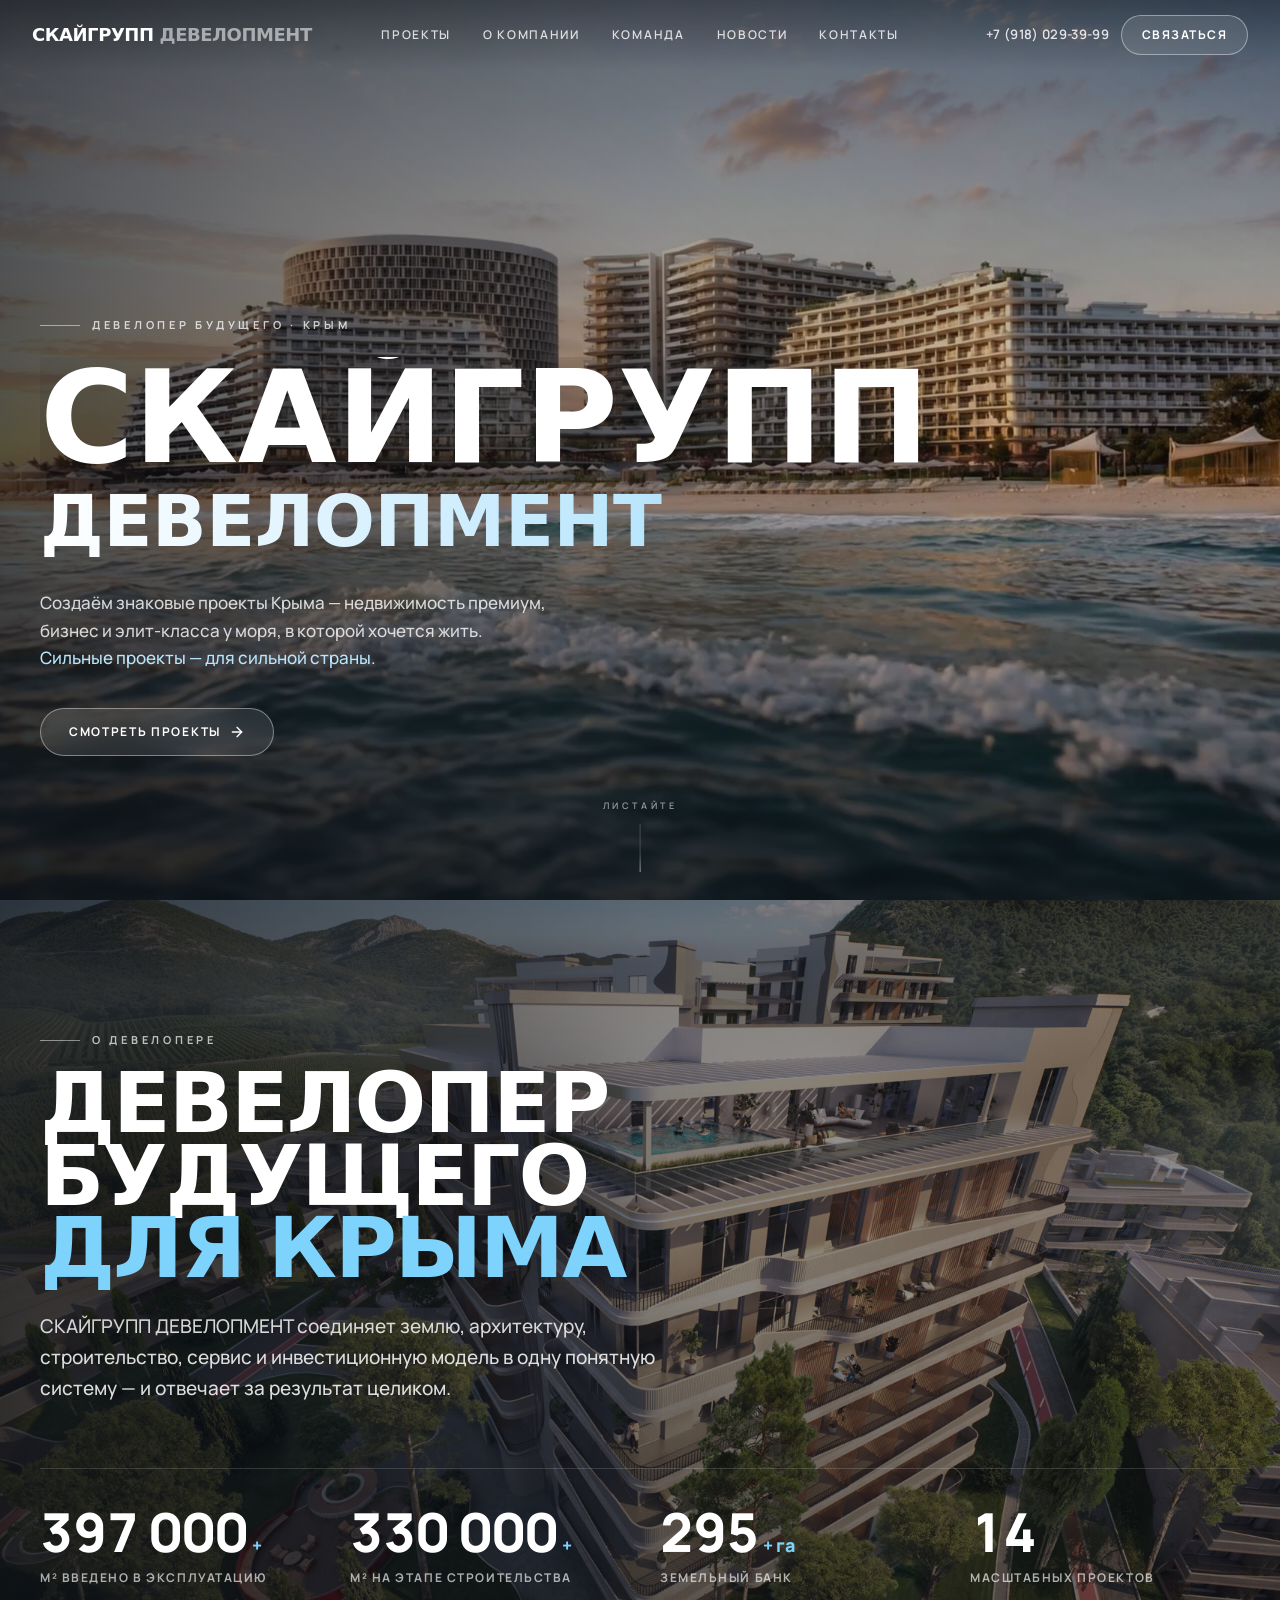
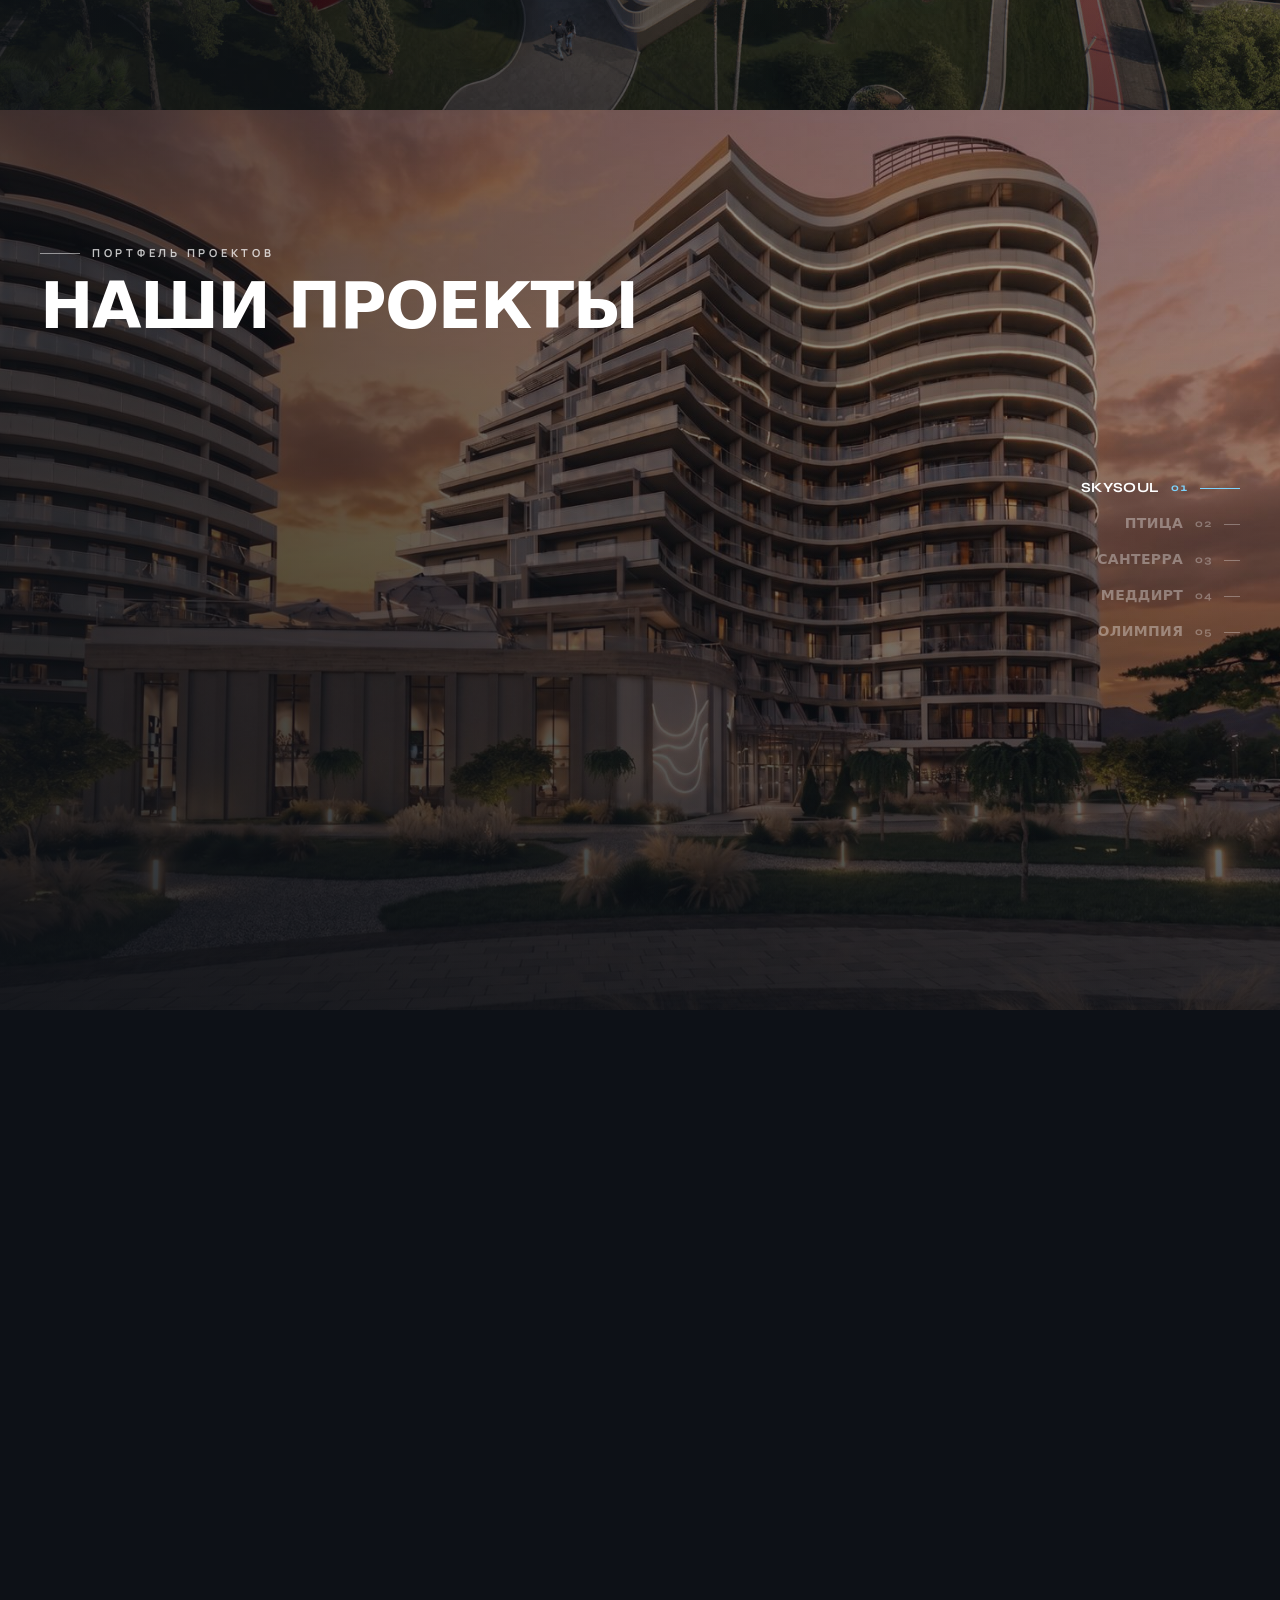
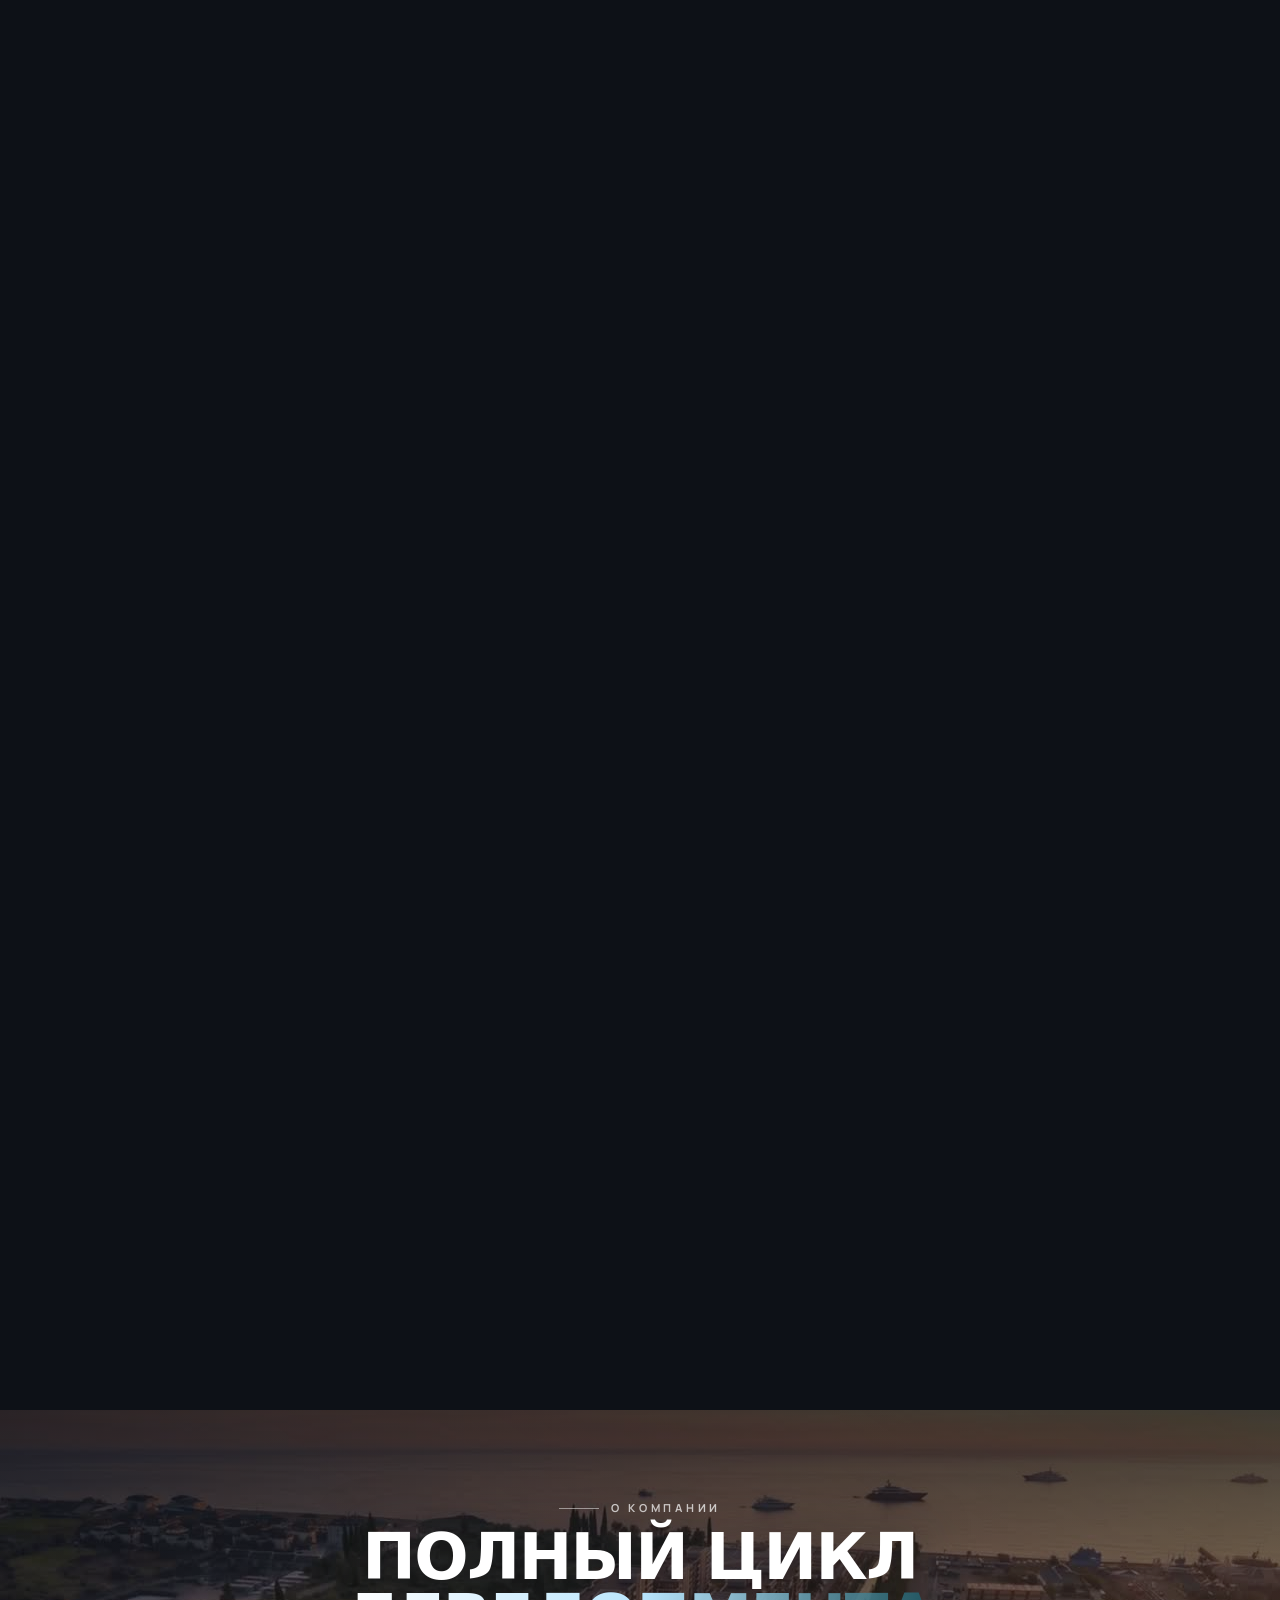
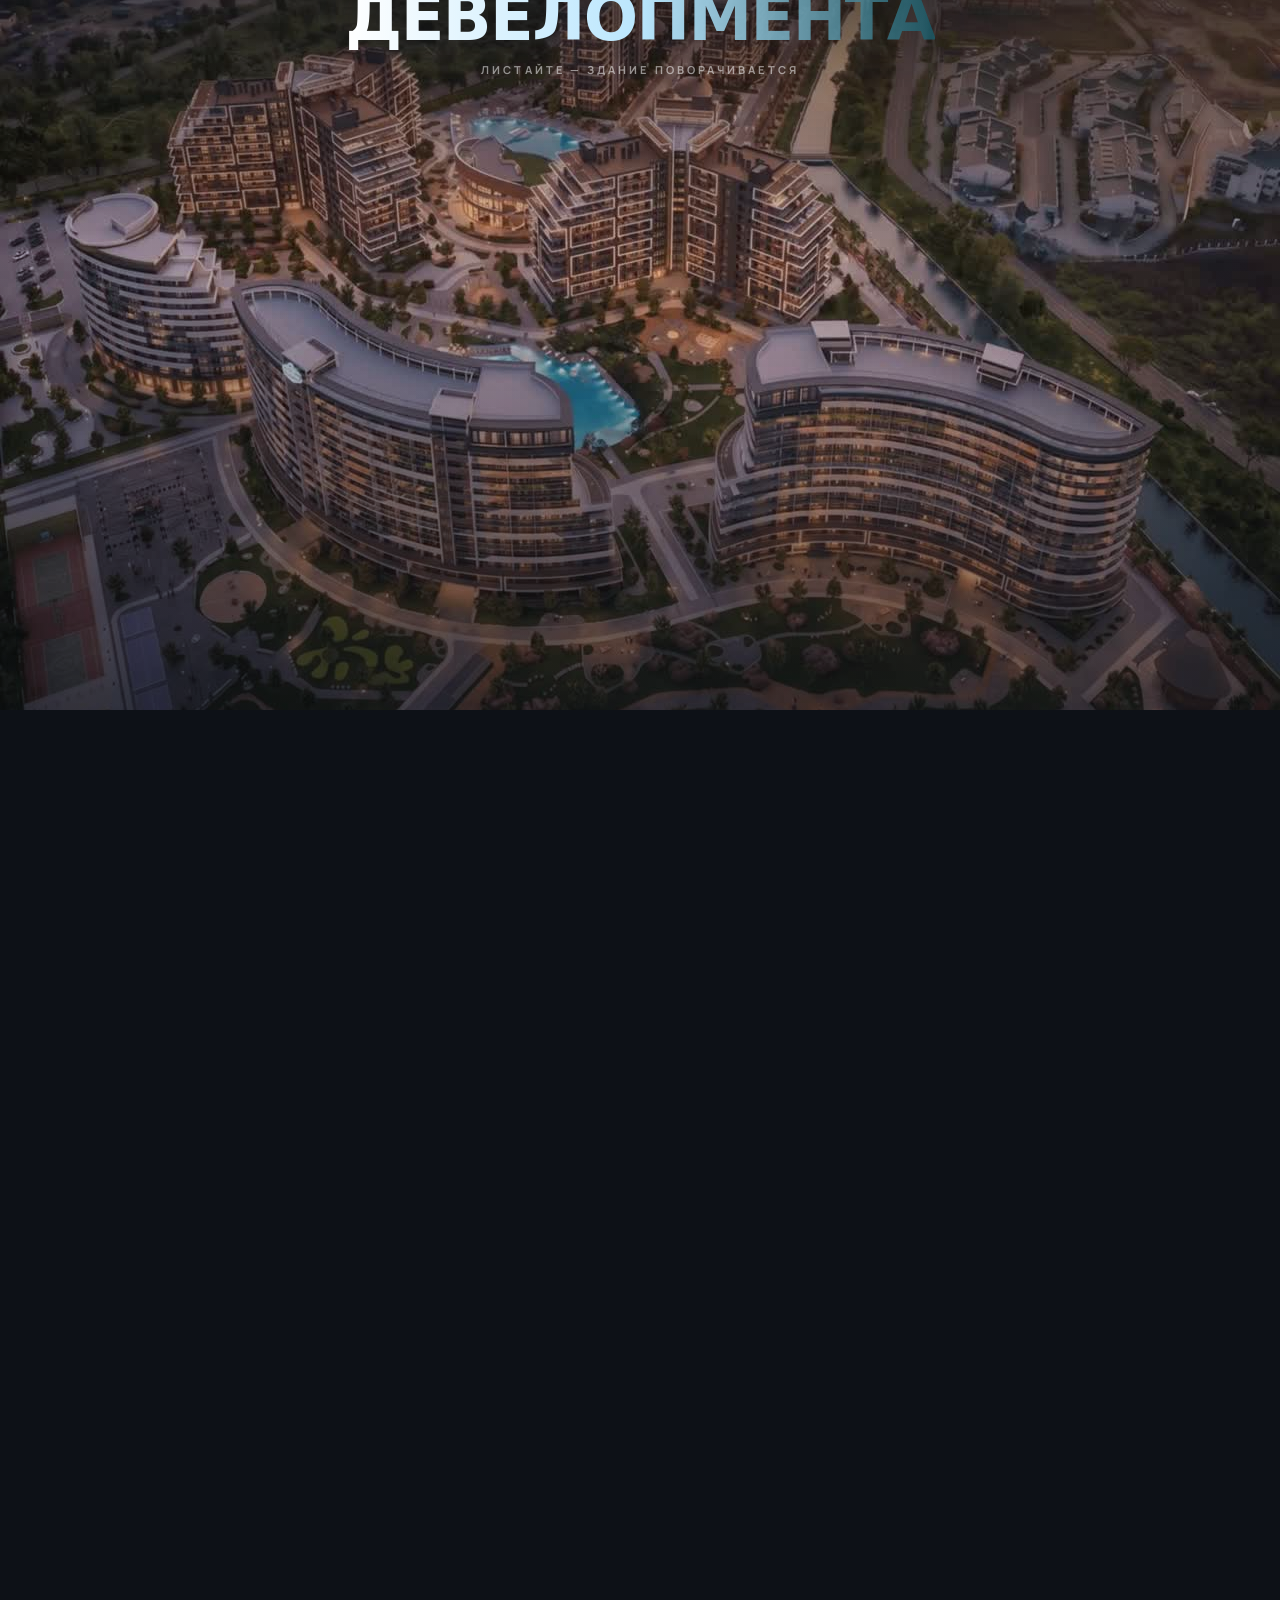
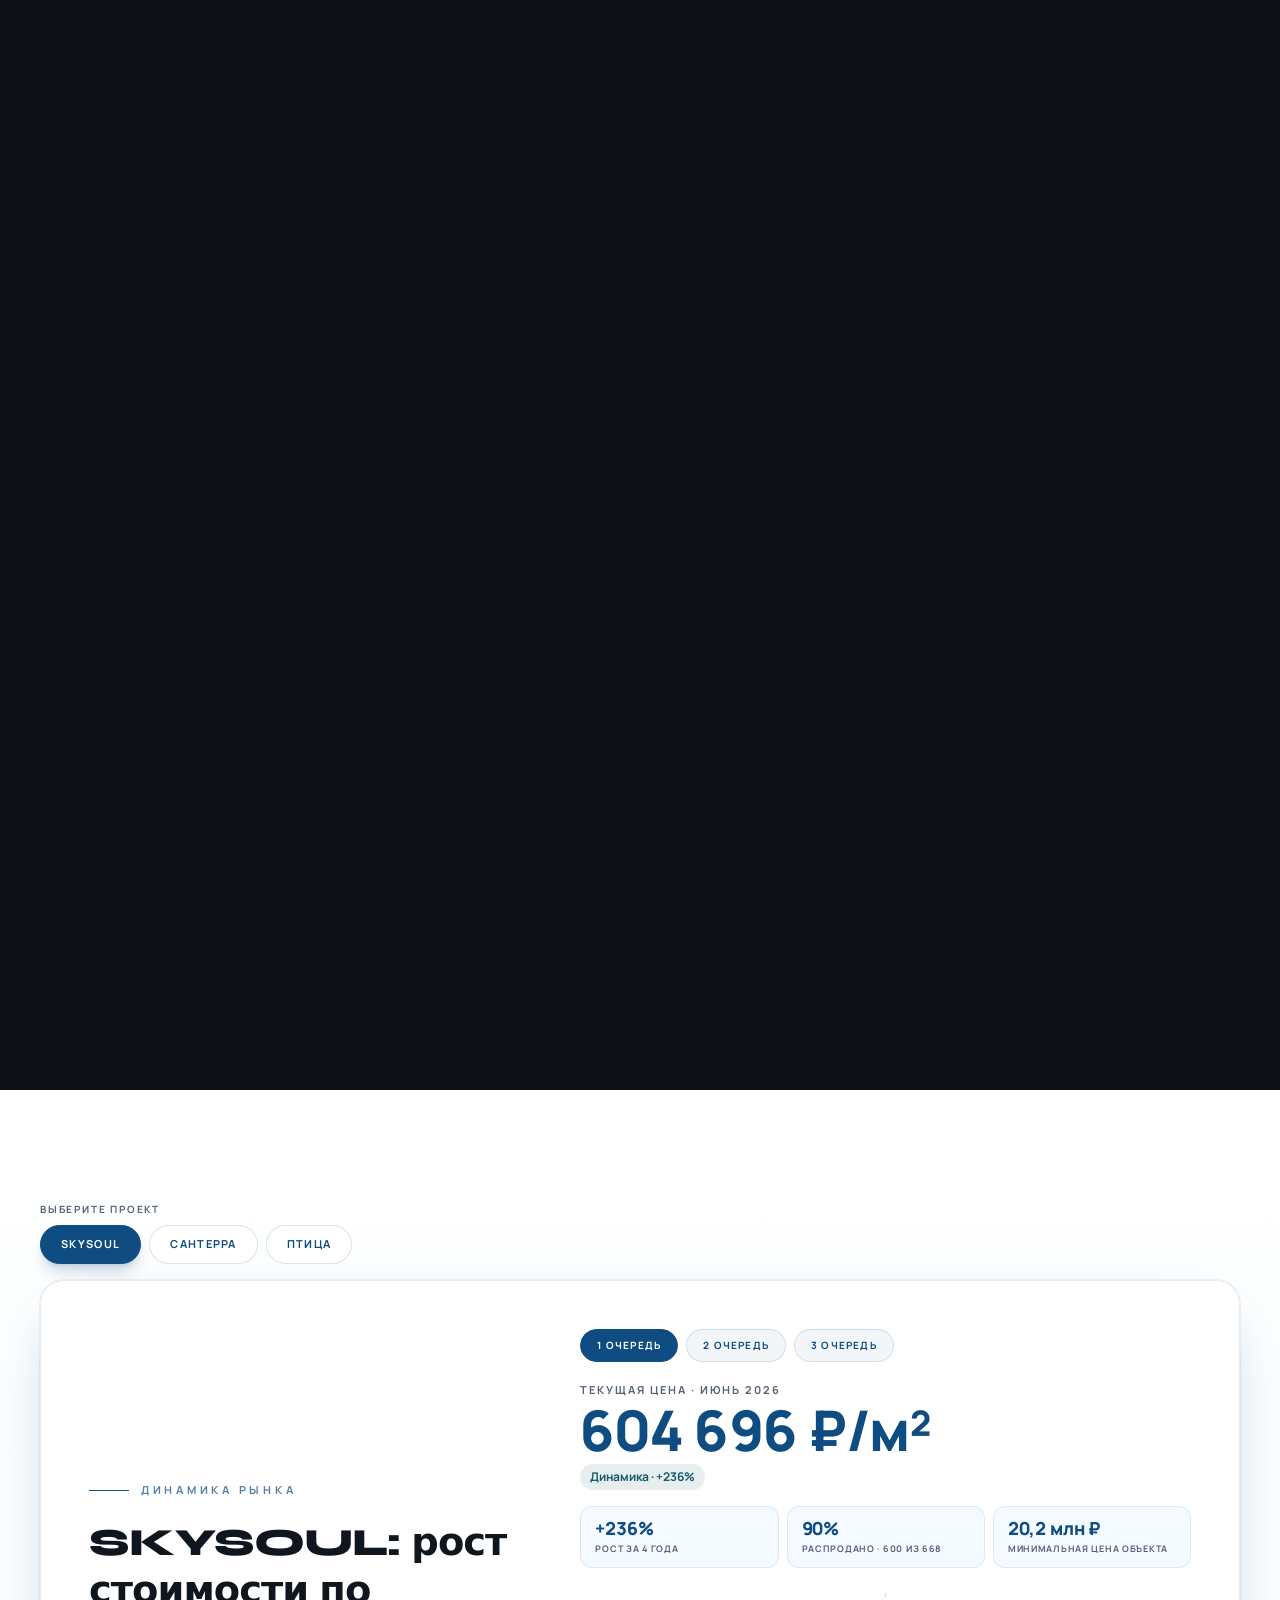
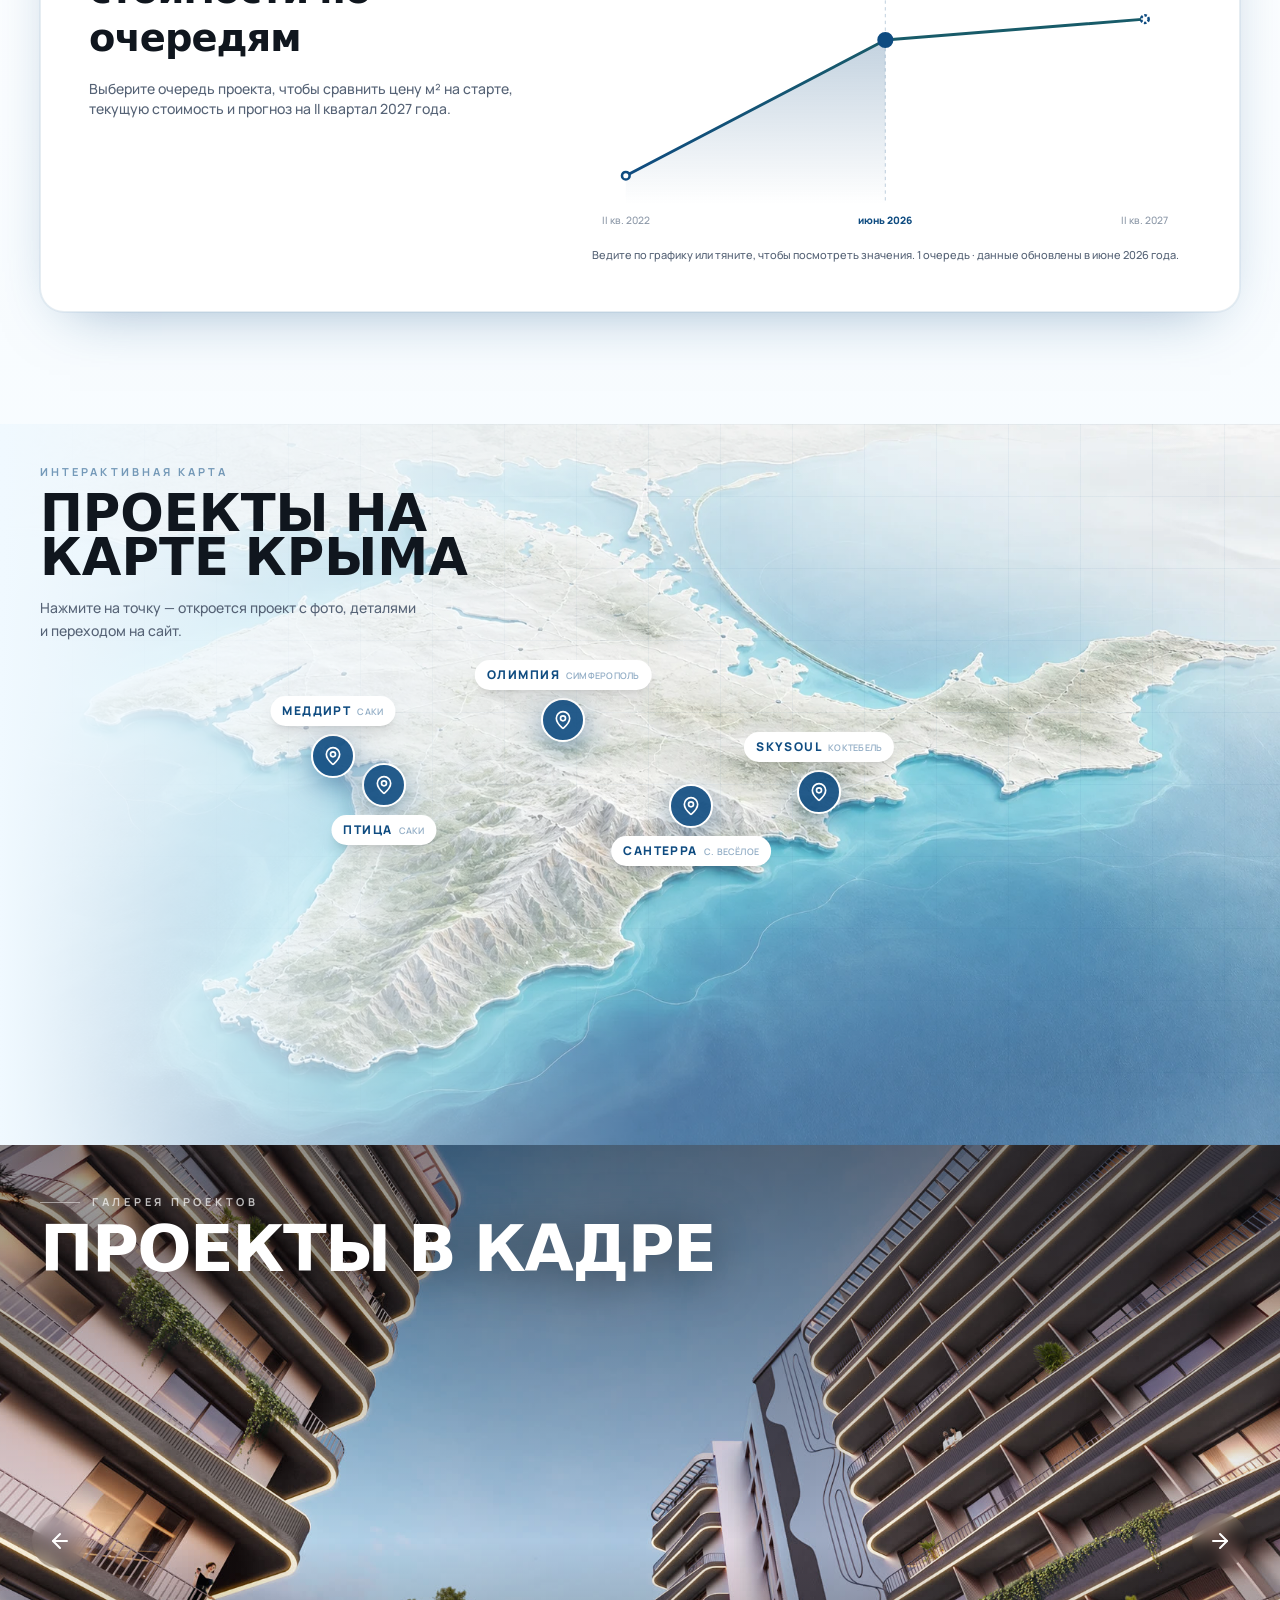
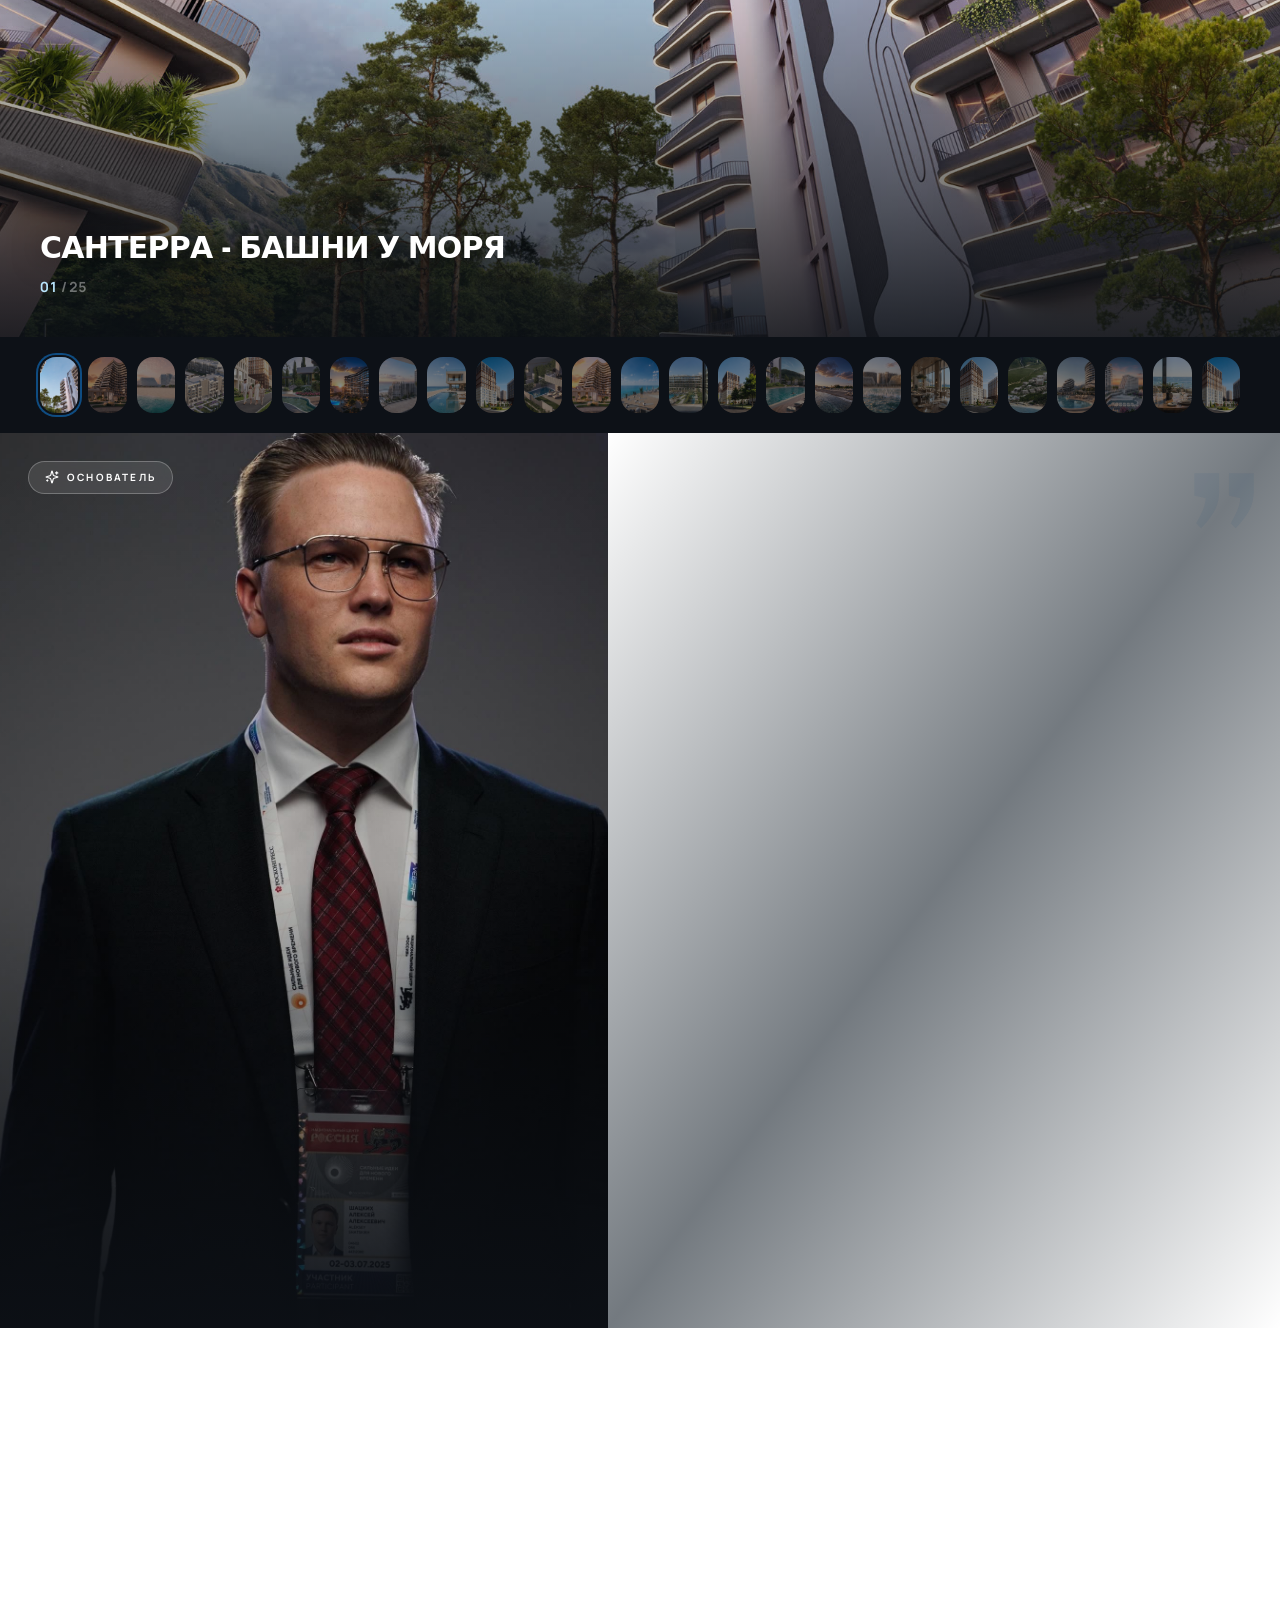
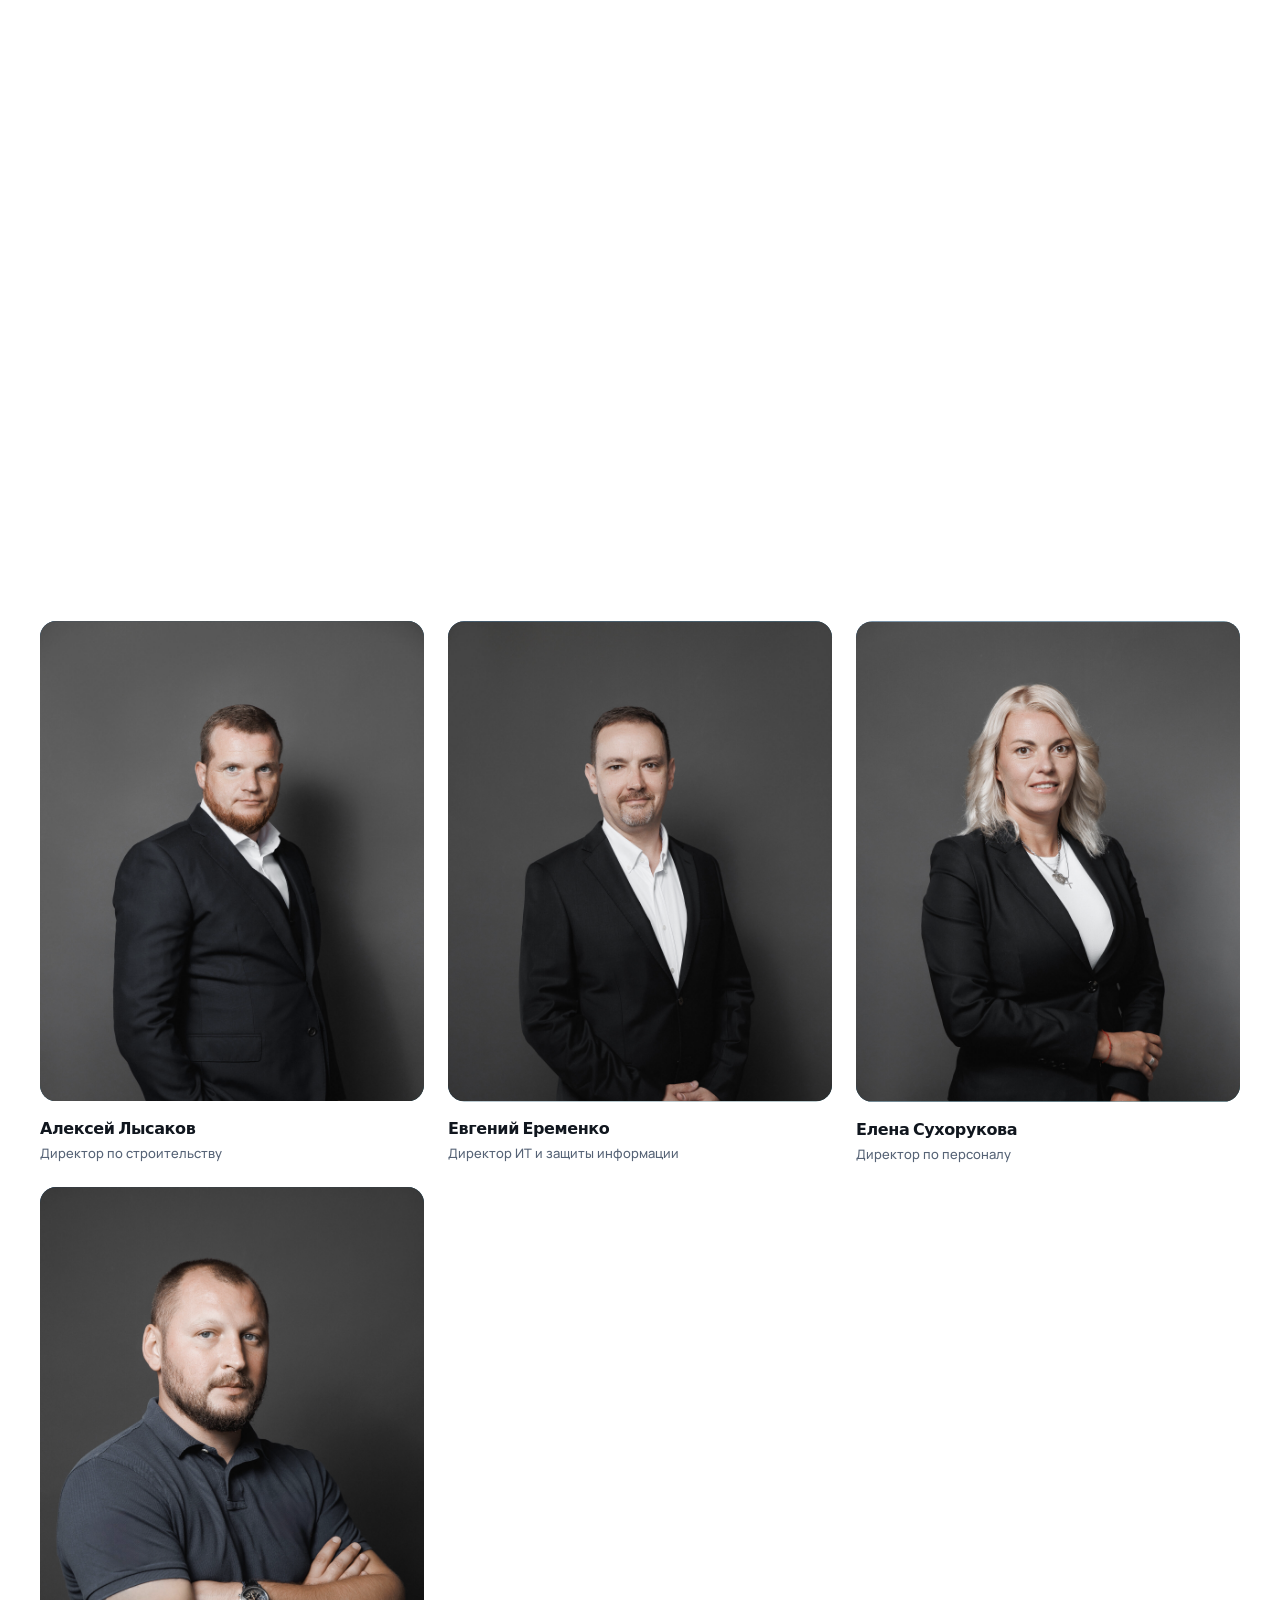
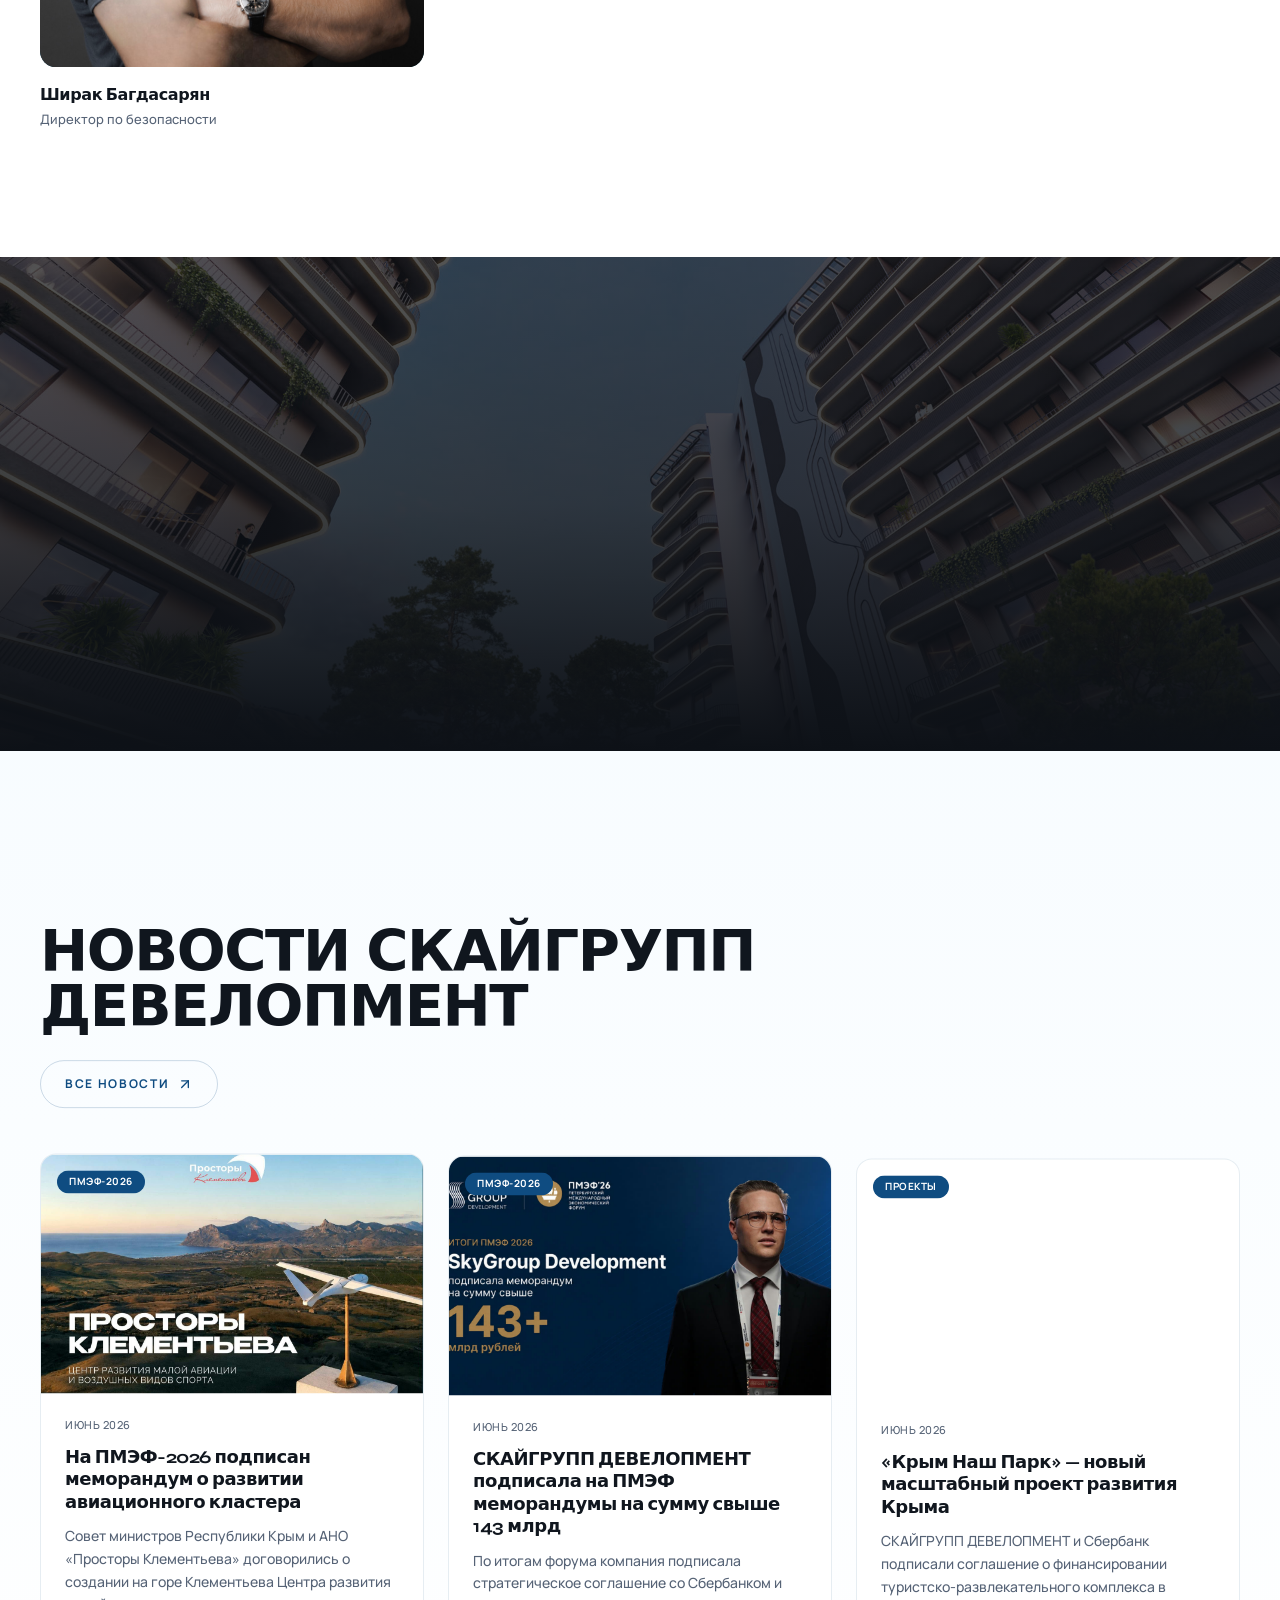
==== commit f90f584b: "New hero: cinematic montage of 4 renders (crossfades), mobile 9:16 crop; looping video" ====
--- a/index.html
+++ b/index.html
@@ -12,7 +12,7 @@
       href="https://fonts.googleapis.com/css2?family=Syne:wght@600;700;800&family=Manrope:wght@300;400;500;600;700;800&display=swap"
       rel="stylesheet"
     />
-    <script type="module" crossorigin src="./assets/index-BqJpLo1T.js"></script>
+    <script type="module" crossorigin src="./assets/index-D11iijO_.js"></script>
     <link rel="stylesheet" crossorigin href="./assets/index-B3H0E2gE.css">
   </head>
   <body>
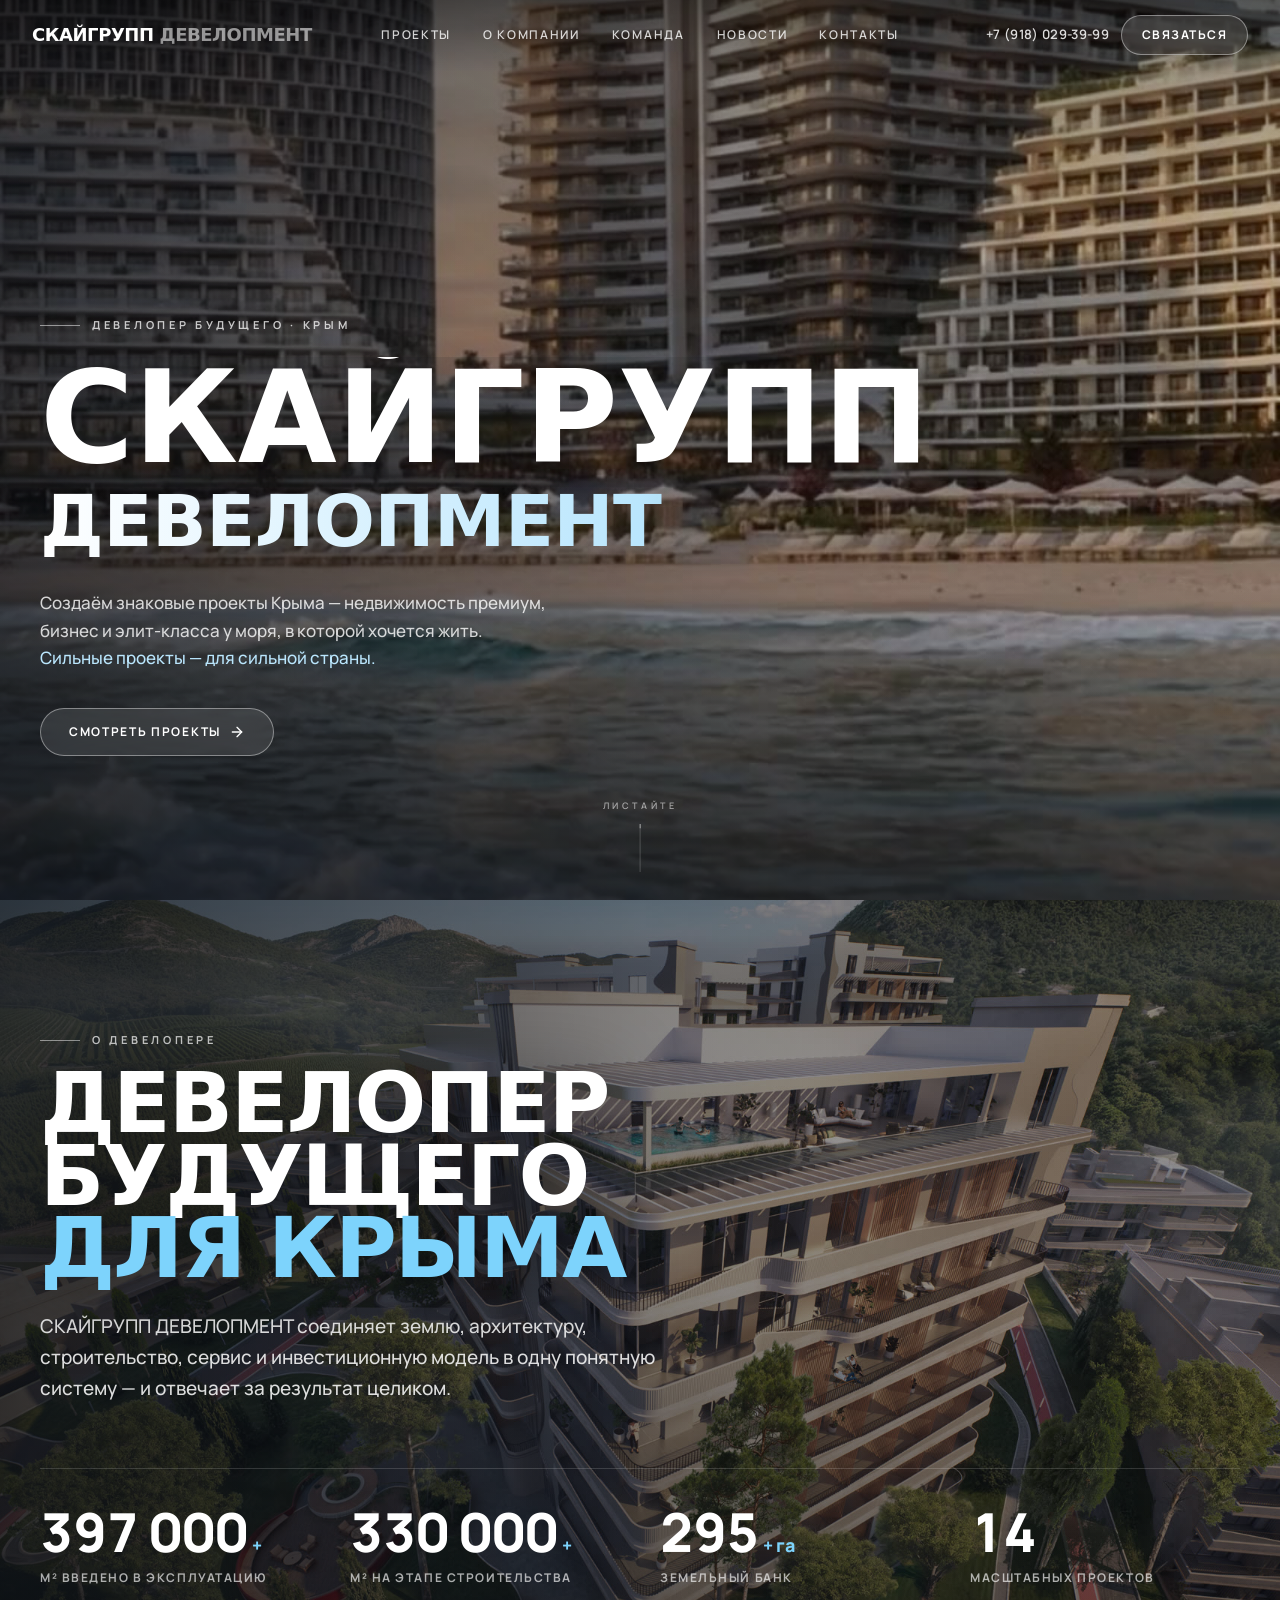
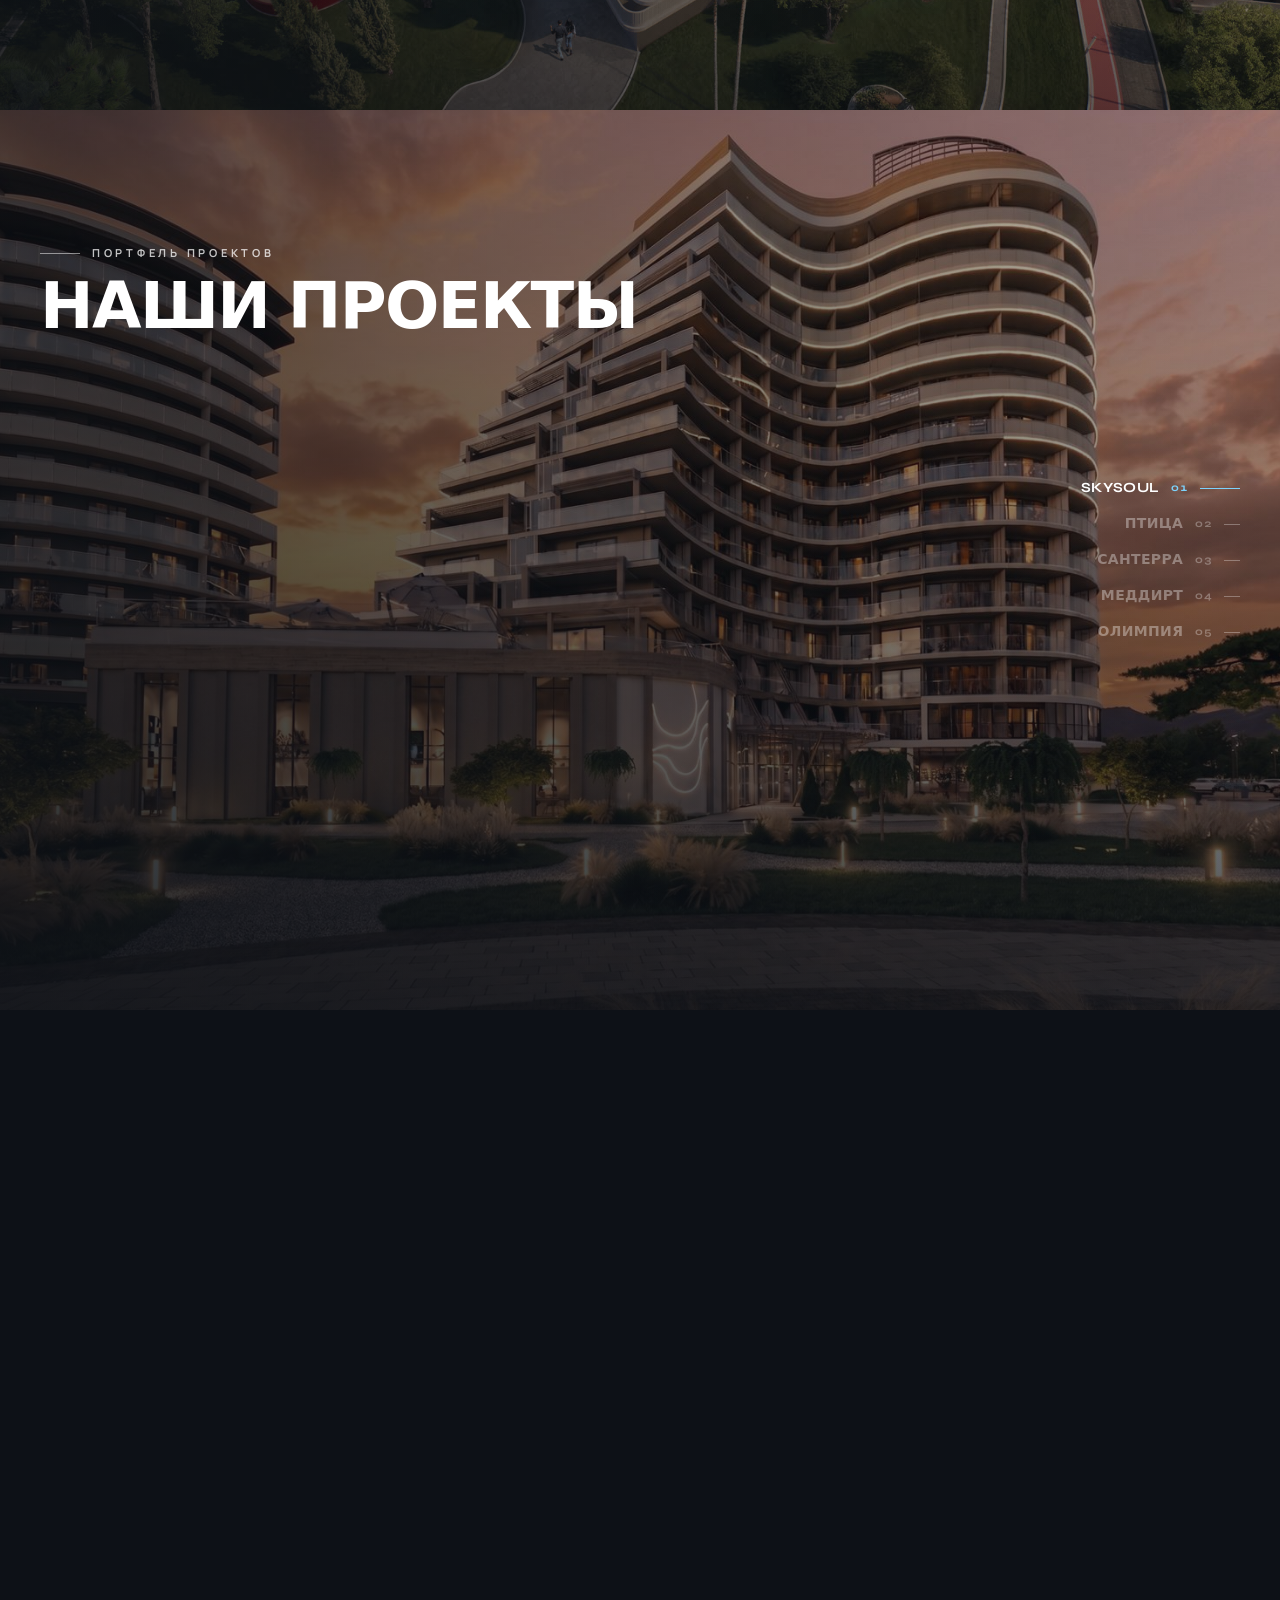
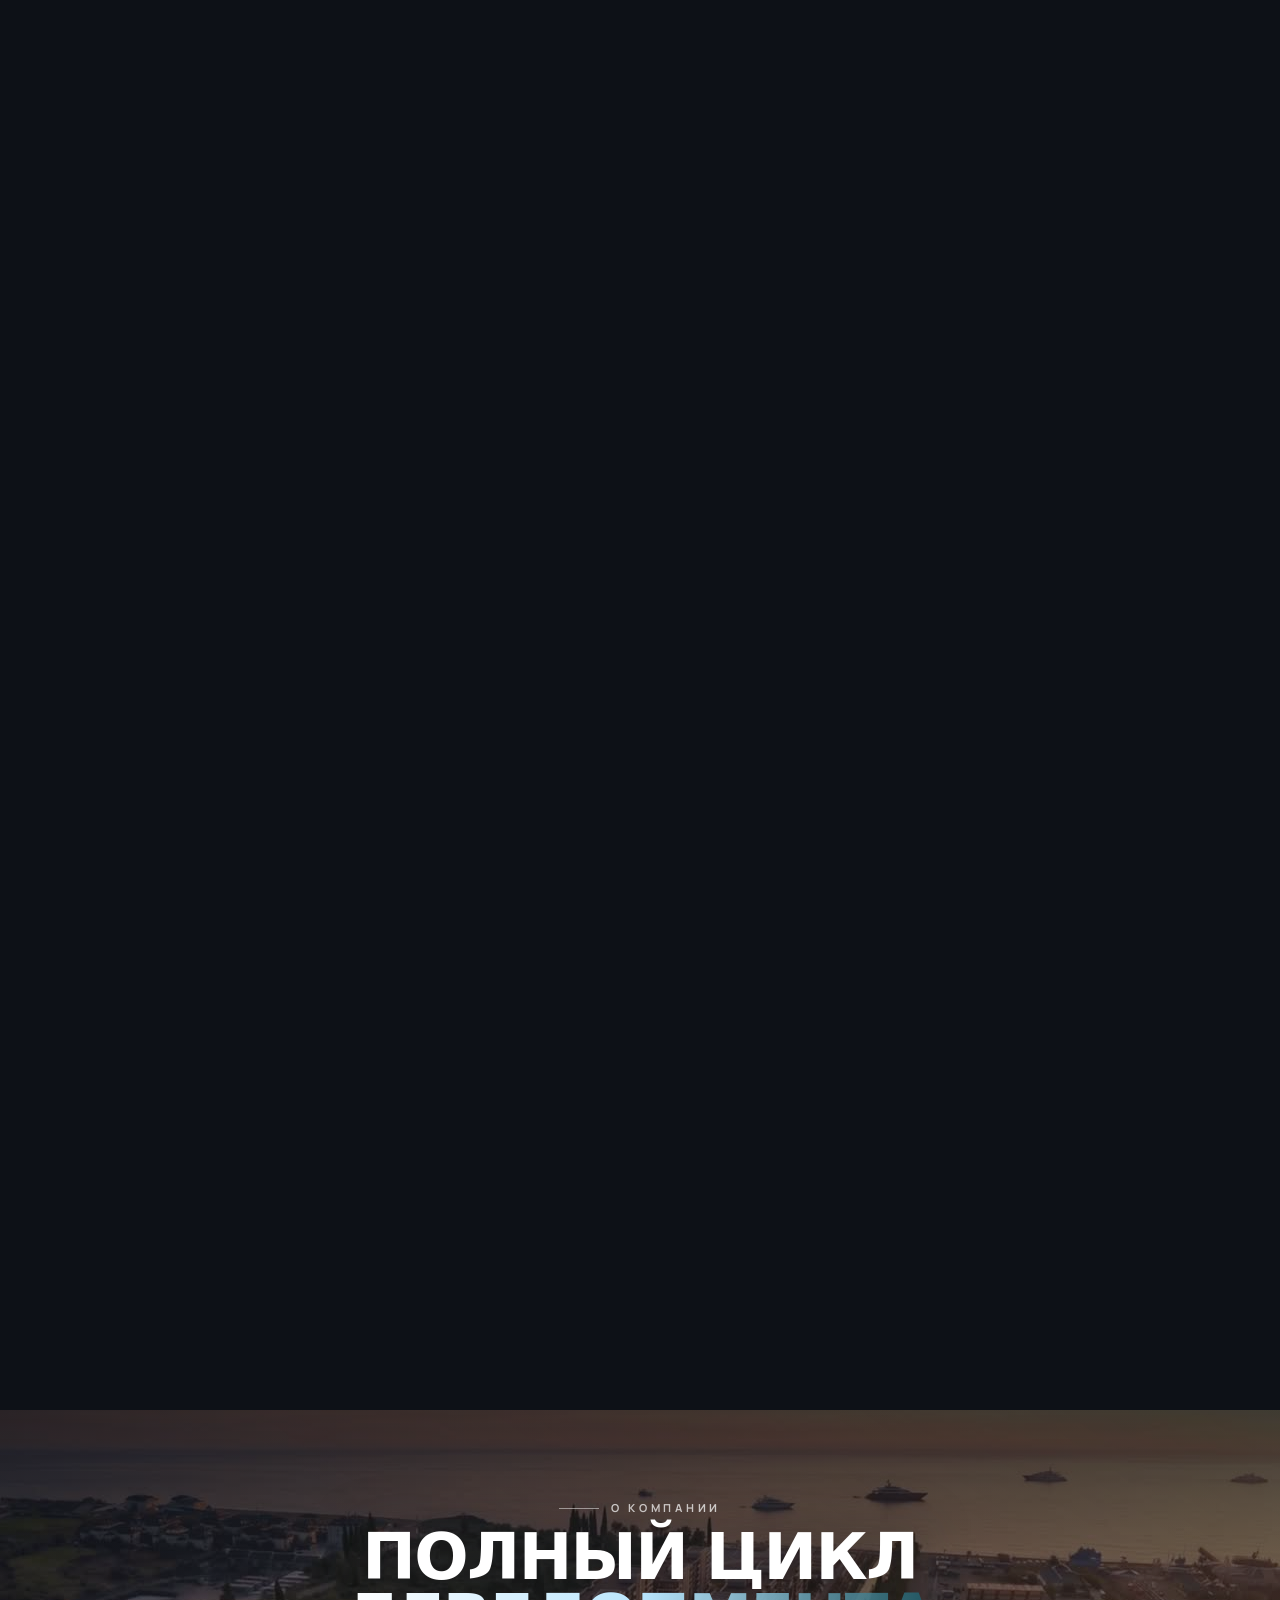
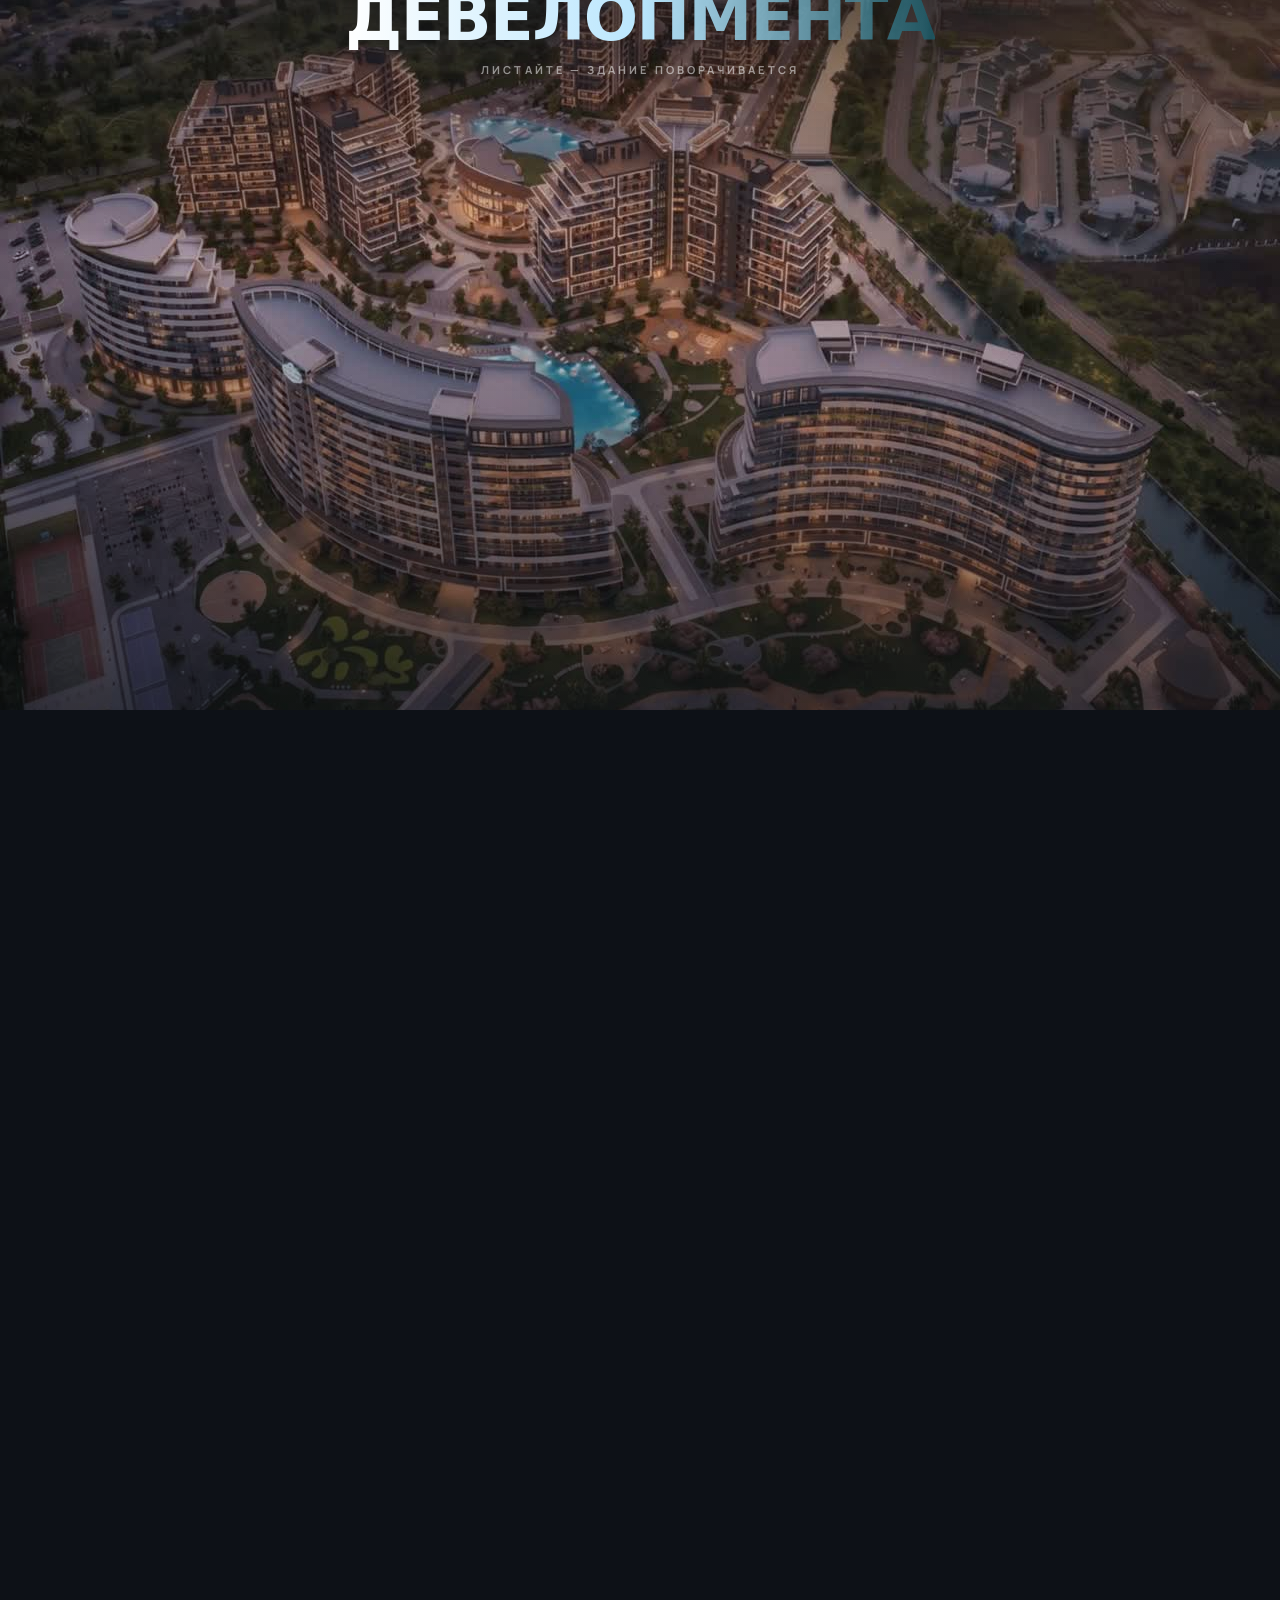
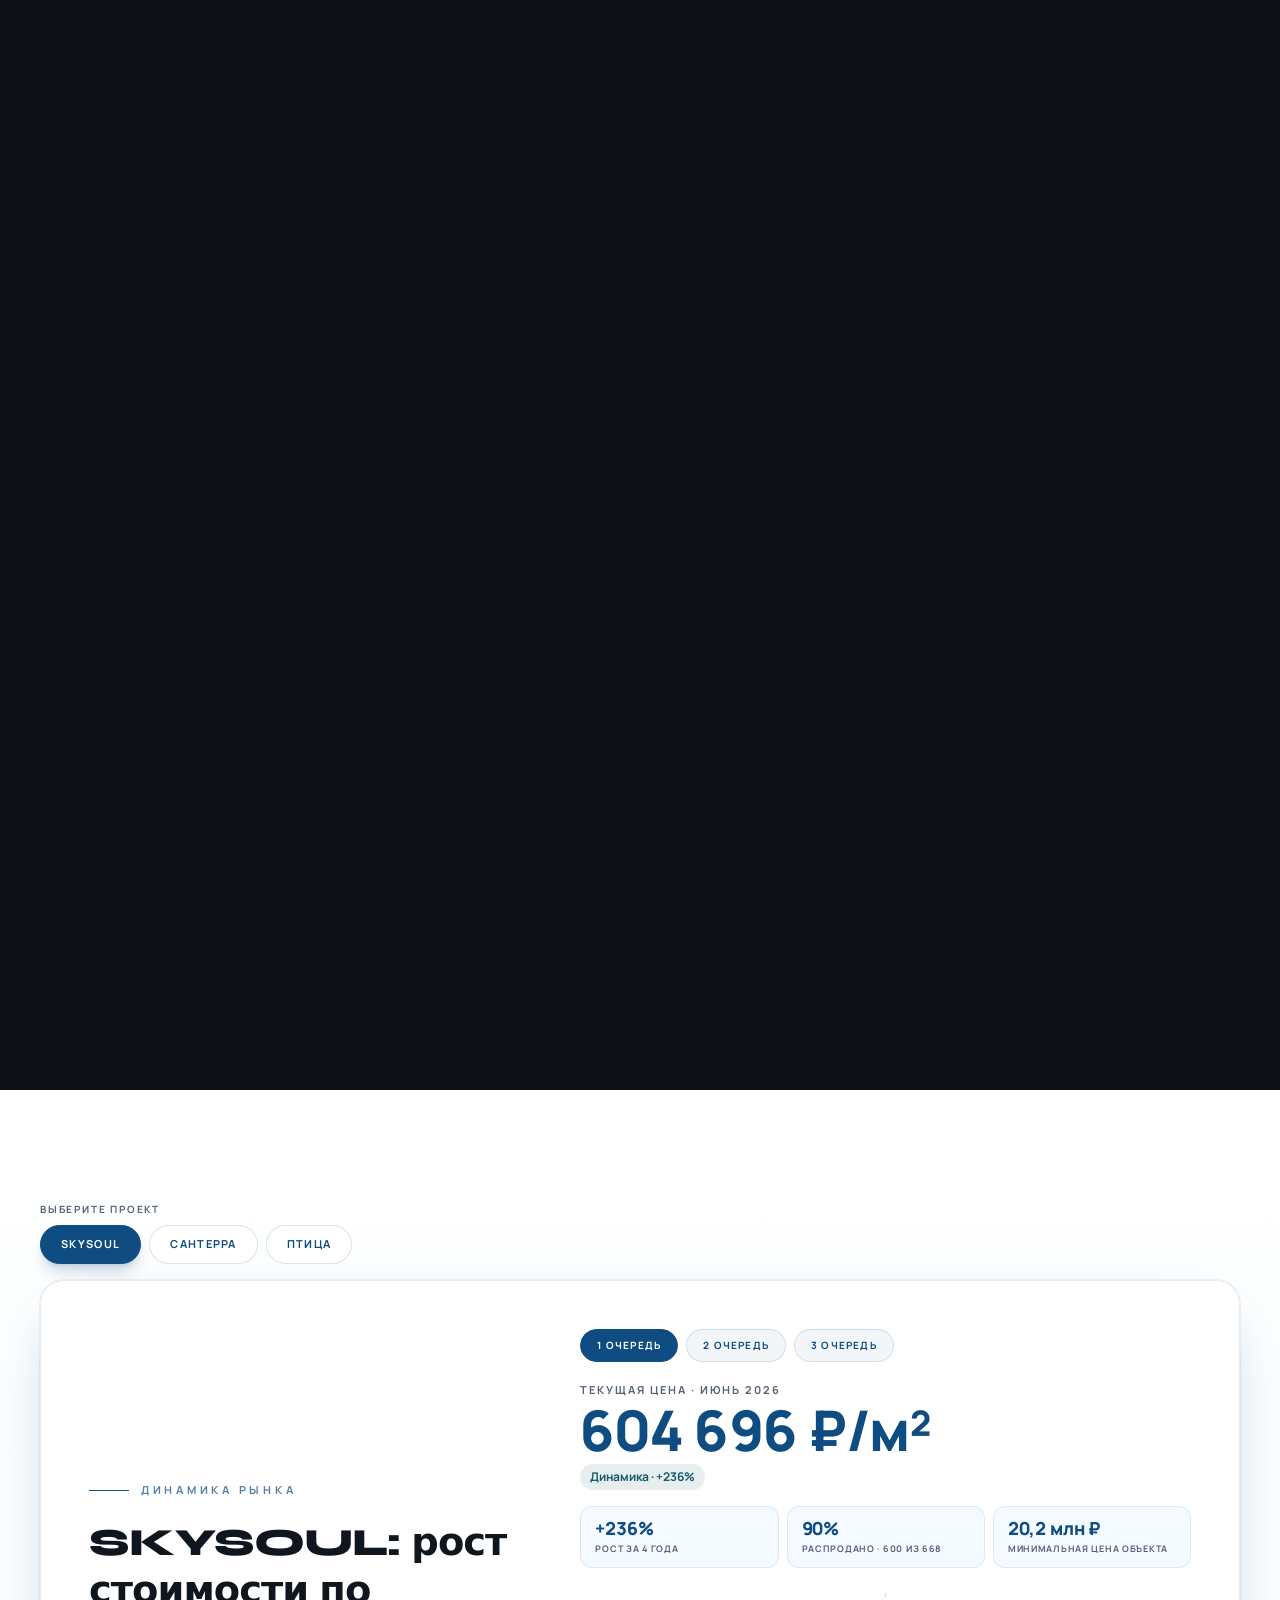
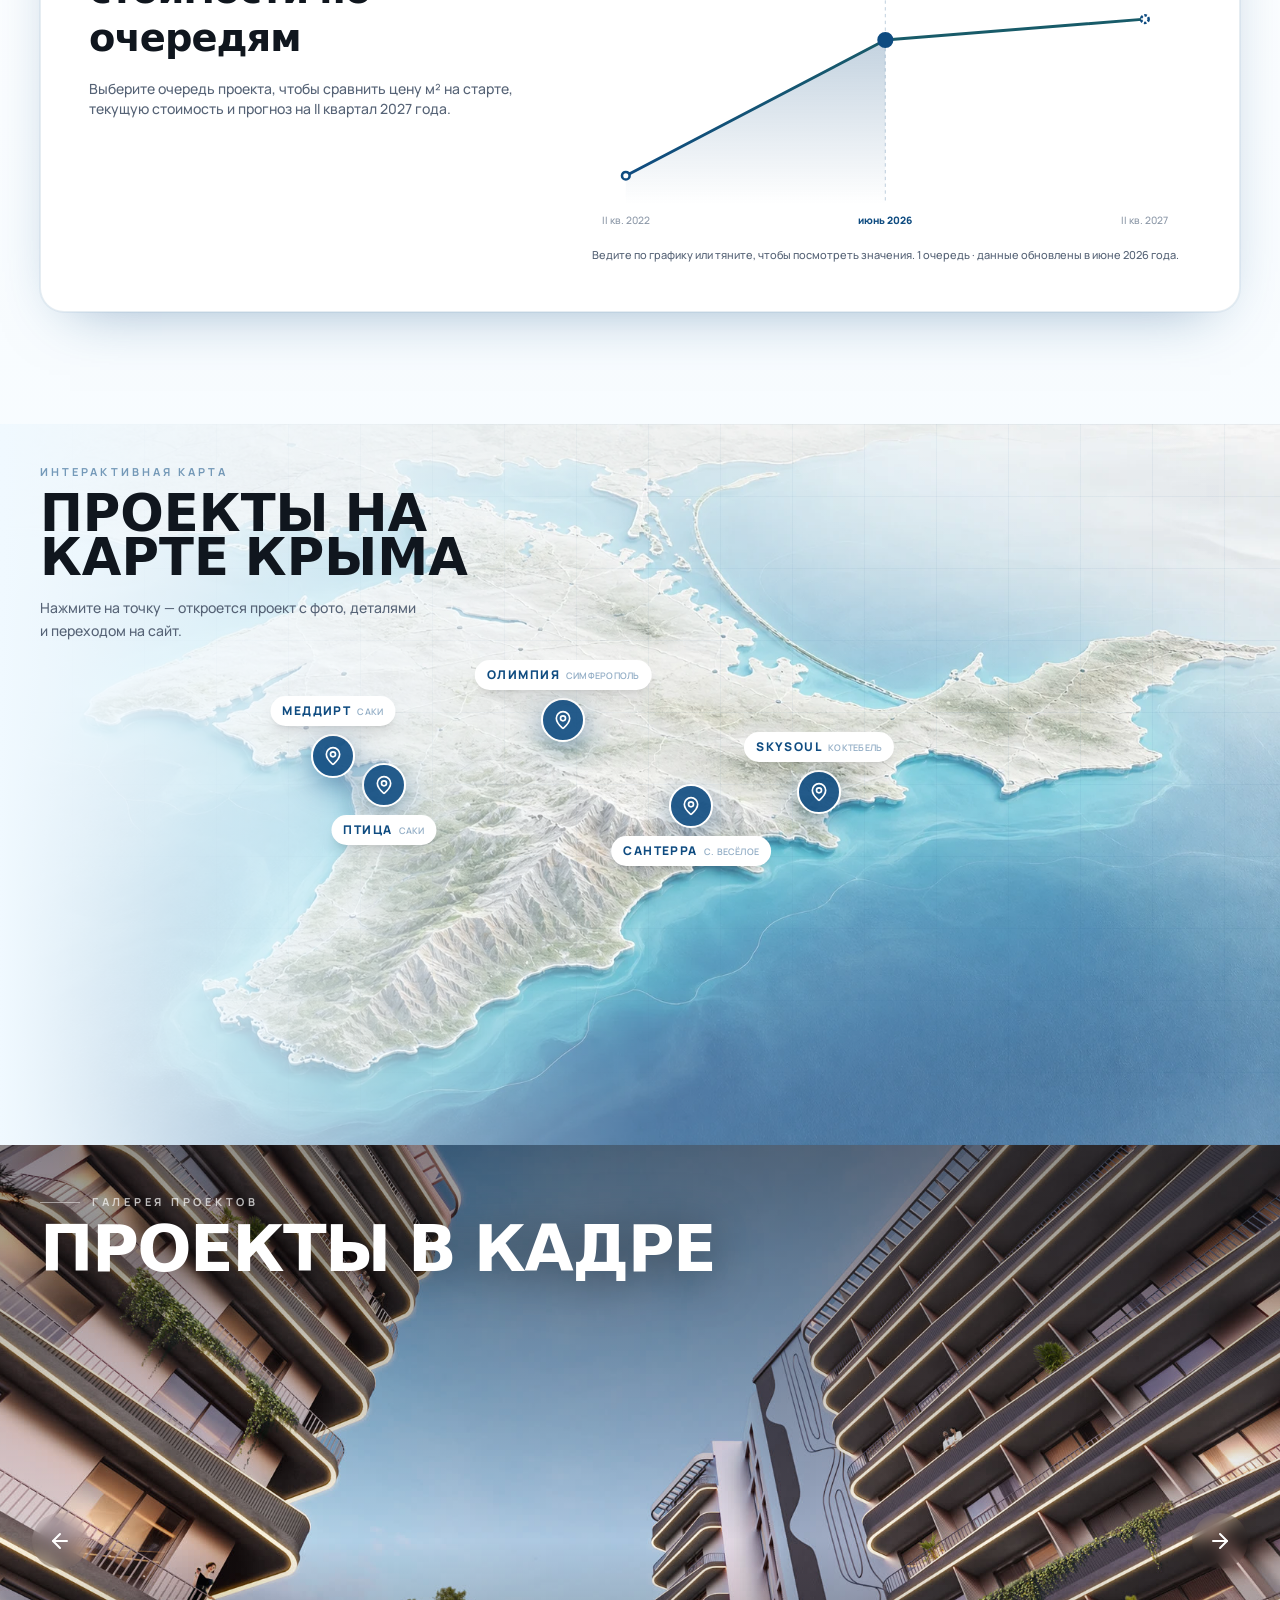
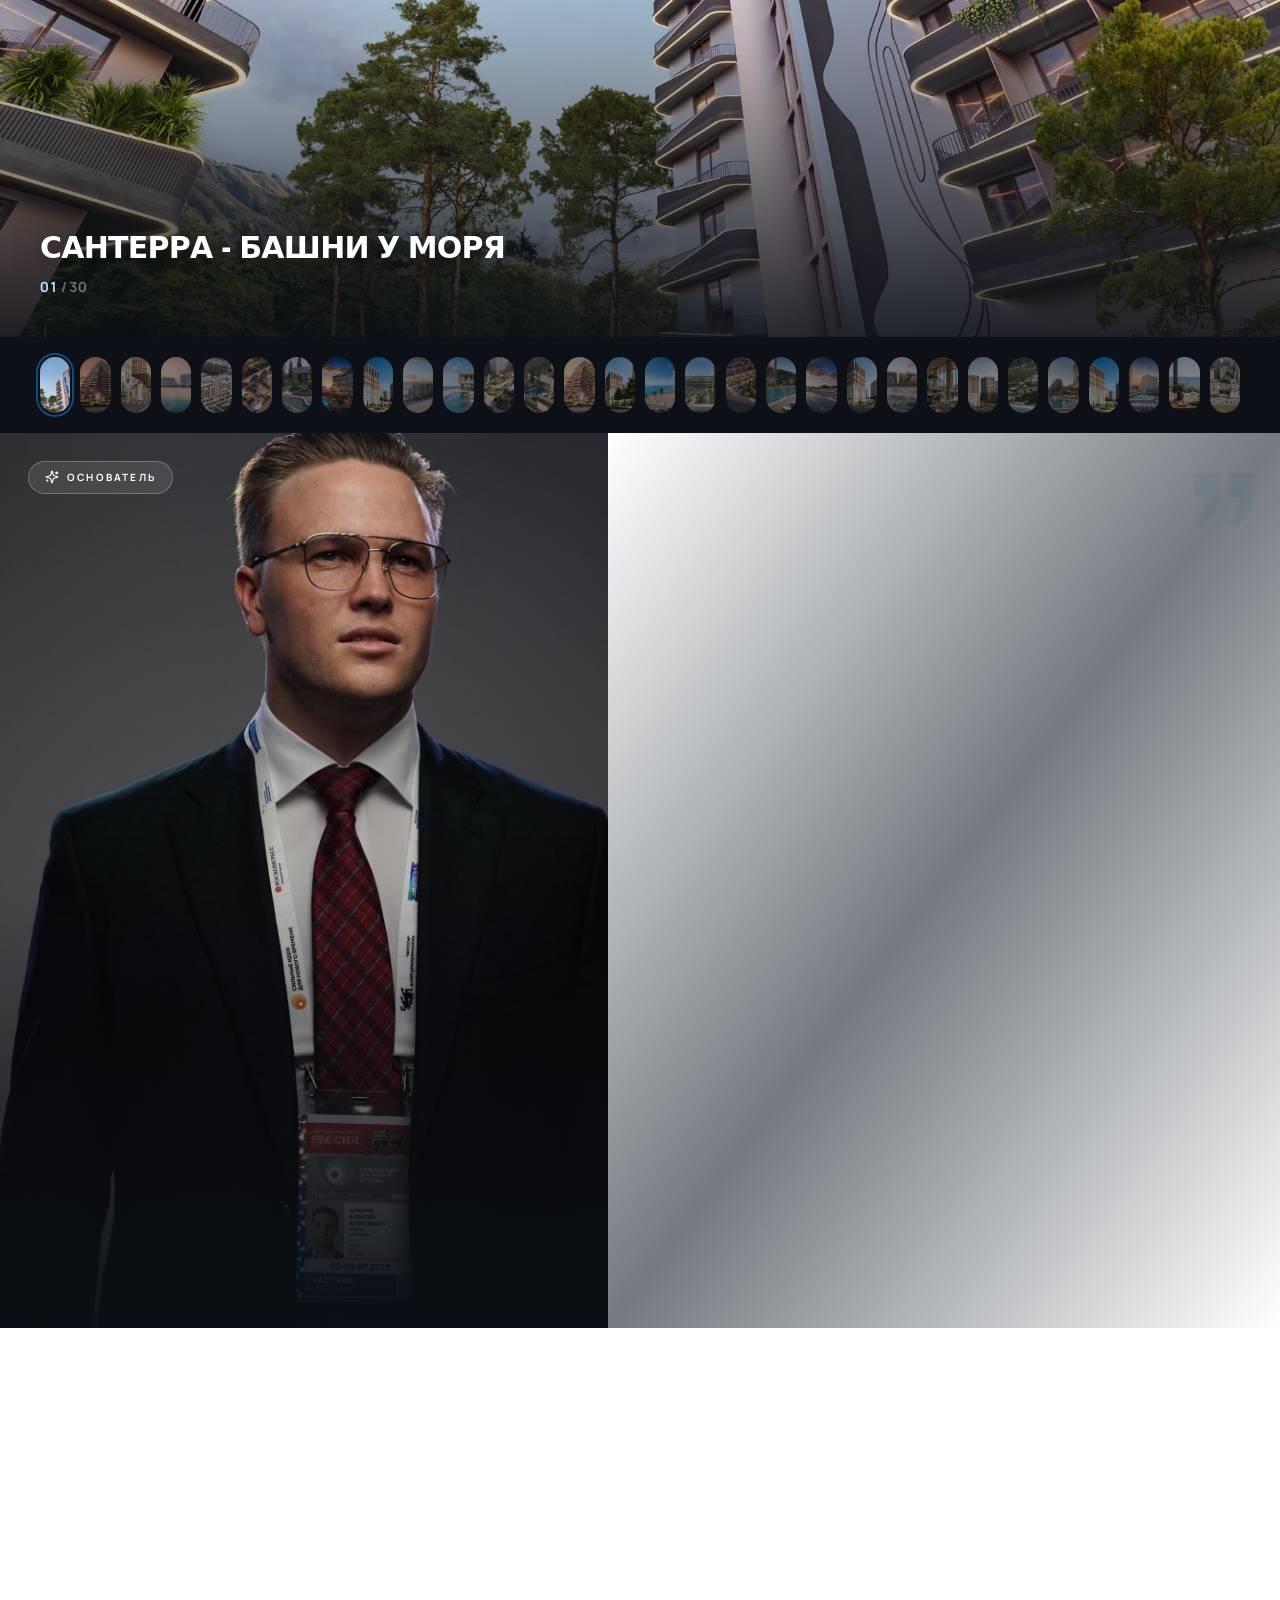
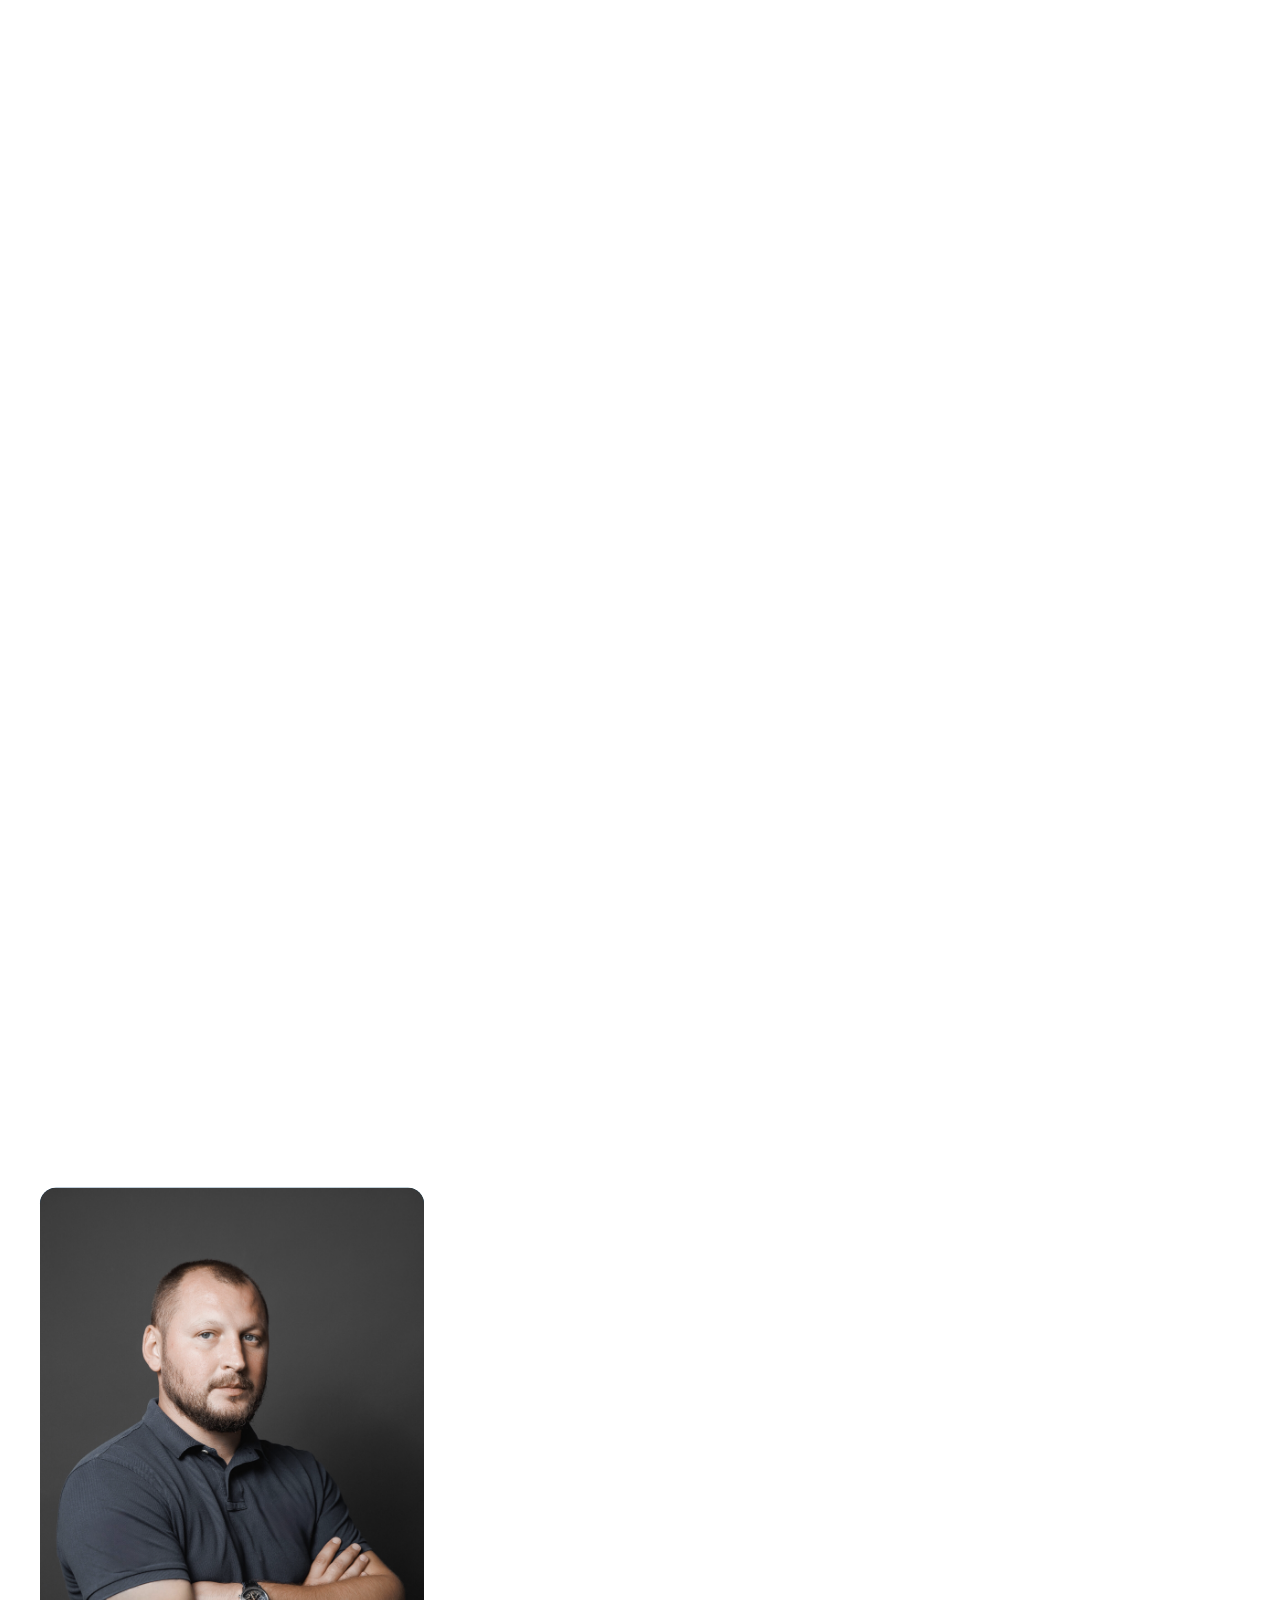
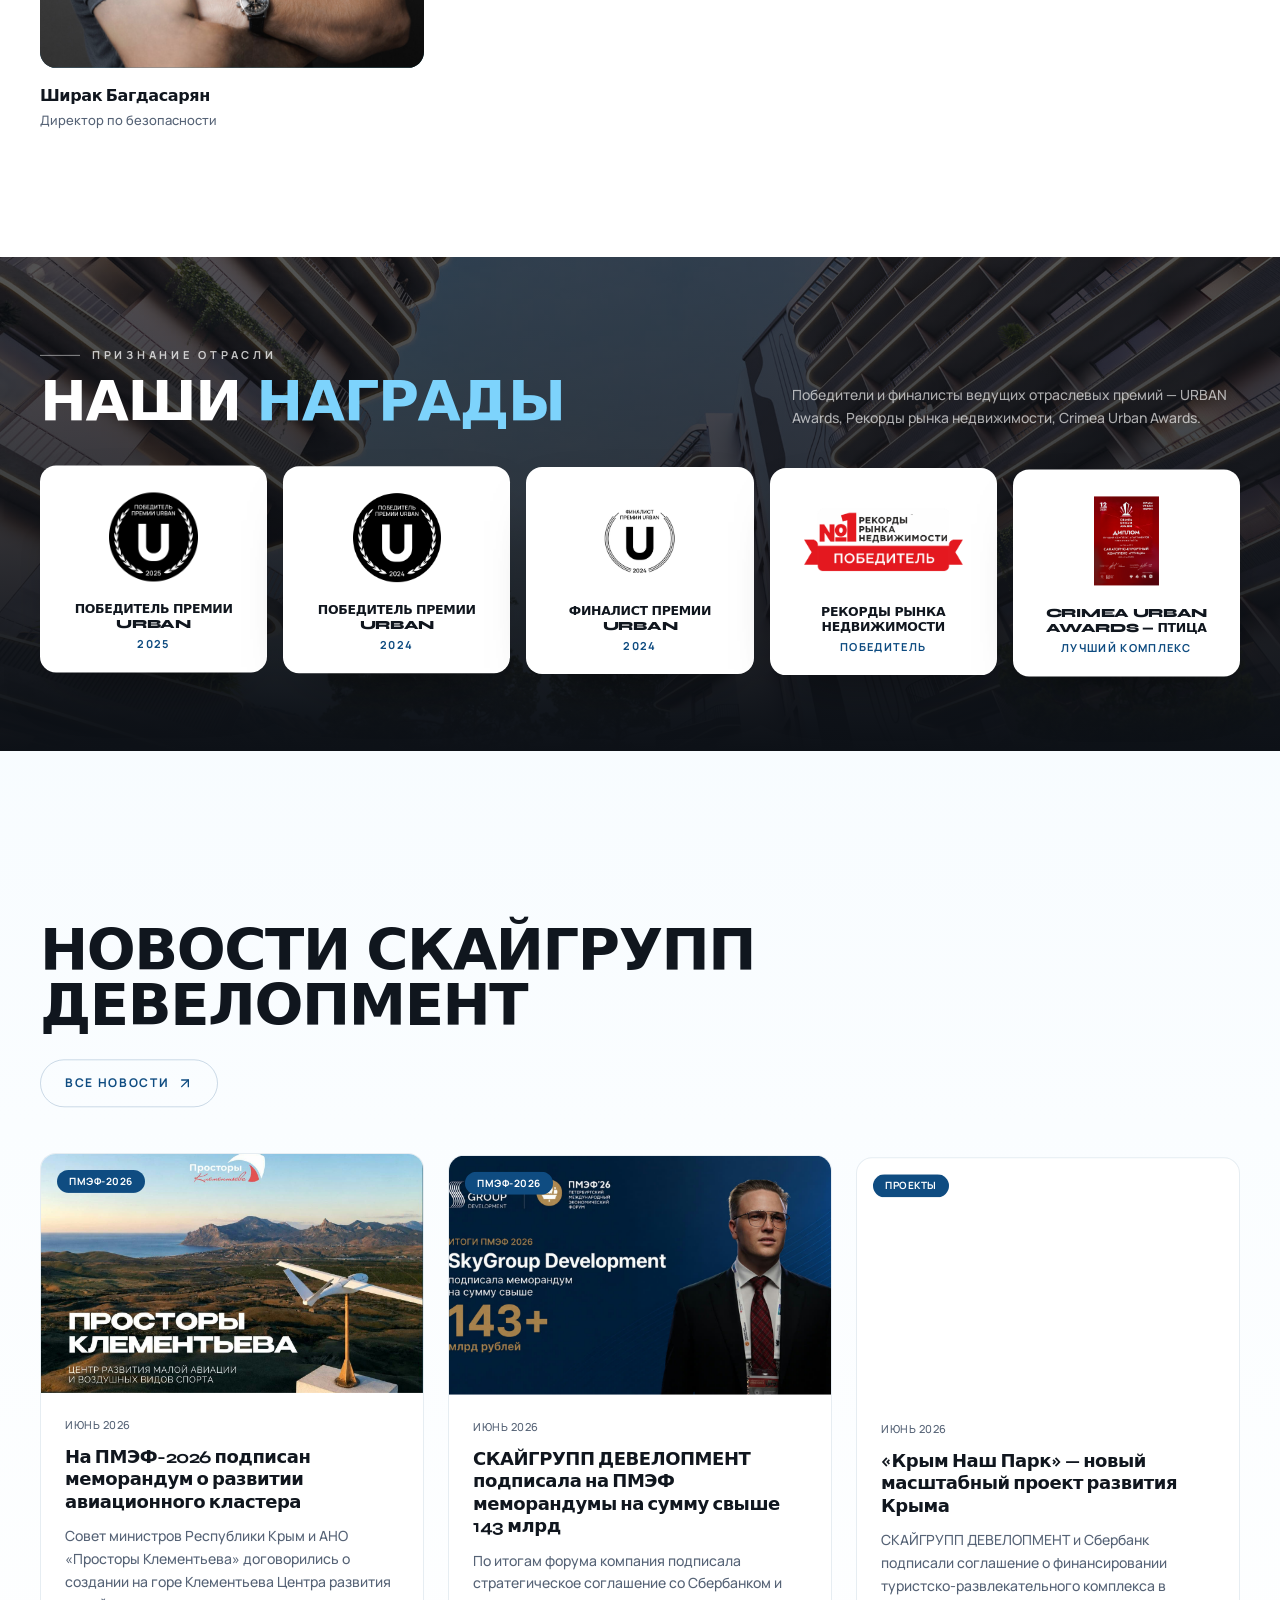
==== commit db19019c: "Галерея: +5 рендеров Олимпии (Жигулина Роща), вразнобой" ====
--- a/index.html
+++ b/index.html
@@ -12,7 +12,7 @@
       href="https://fonts.googleapis.com/css2?family=Syne:wght@600;700;800&family=Manrope:wght@300;400;500;600;700;800&display=swap"
       rel="stylesheet"
     />
-    <script type="module" crossorigin src="./assets/index-D11iijO_.js"></script>
+    <script type="module" crossorigin src="./assets/index-D5-fOkSc.js"></script>
     <link rel="stylesheet" crossorigin href="./assets/index-B3H0E2gE.css">
   </head>
   <body>
